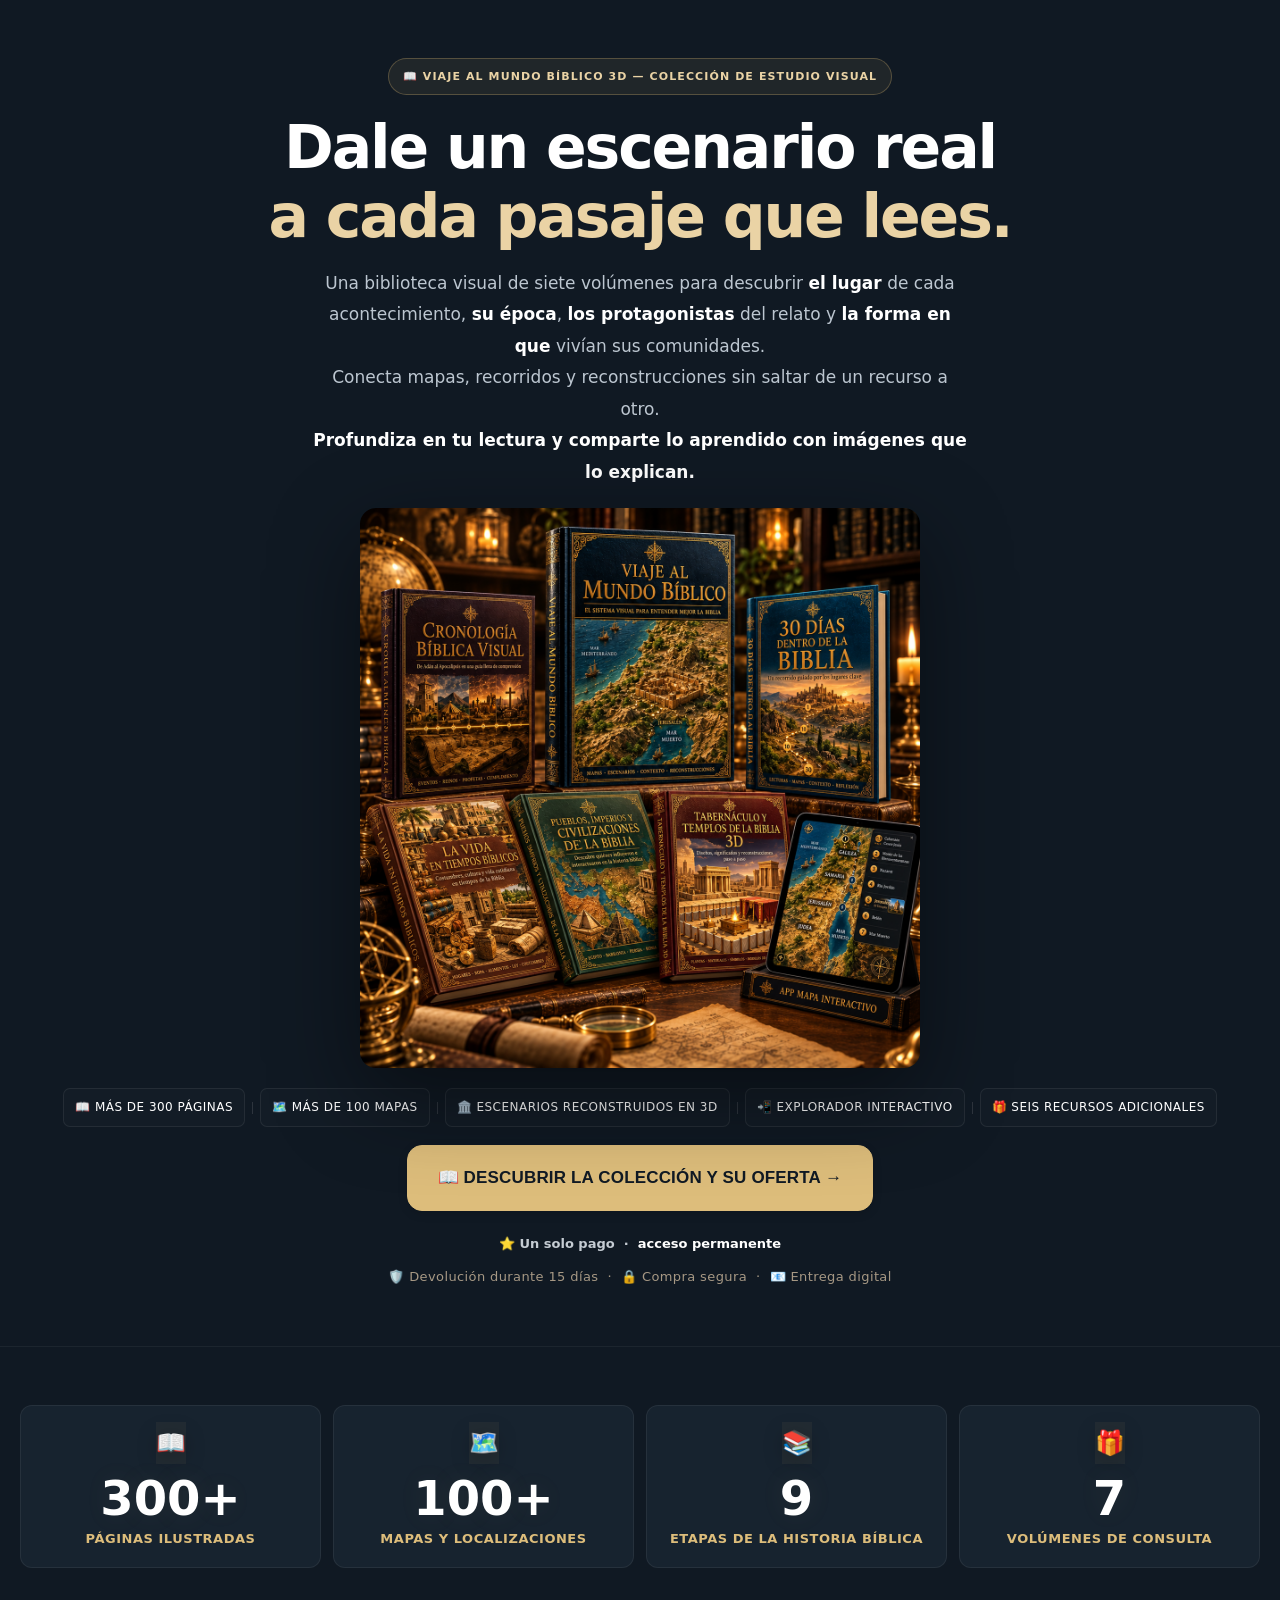
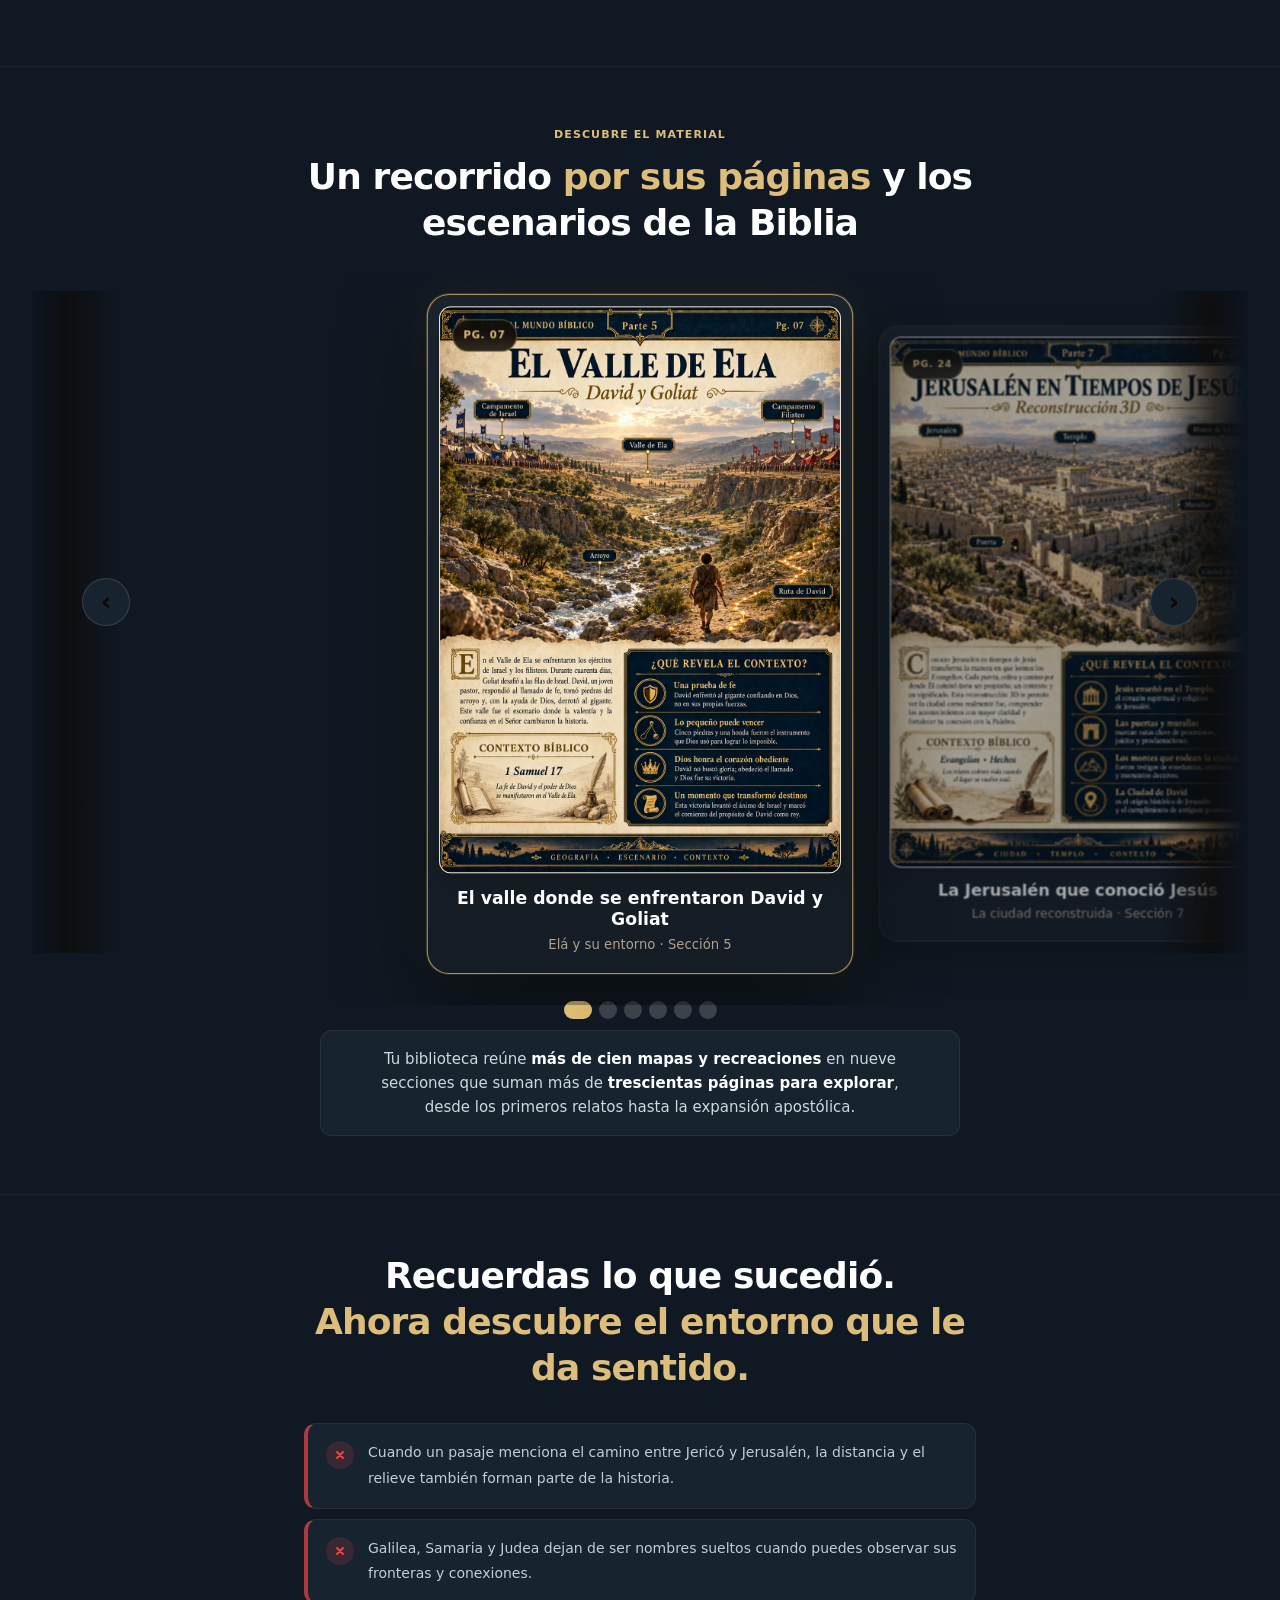
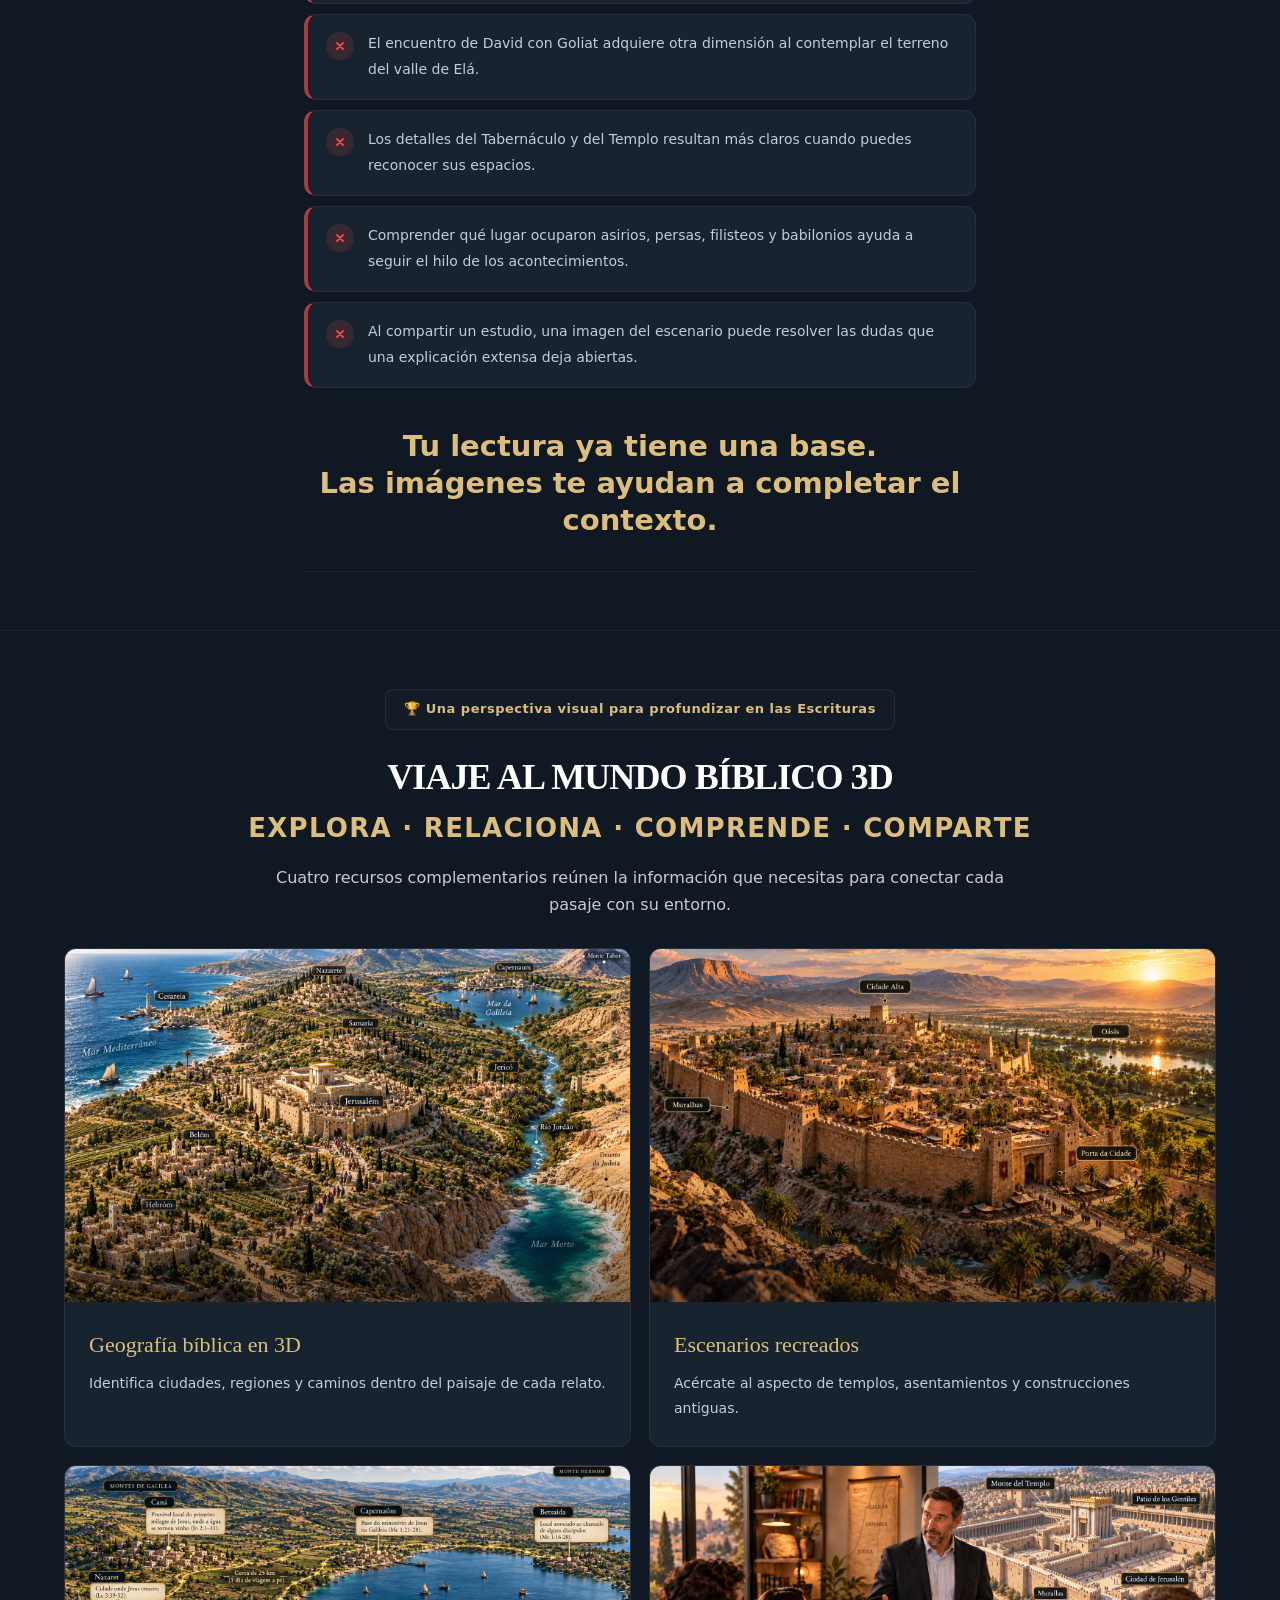
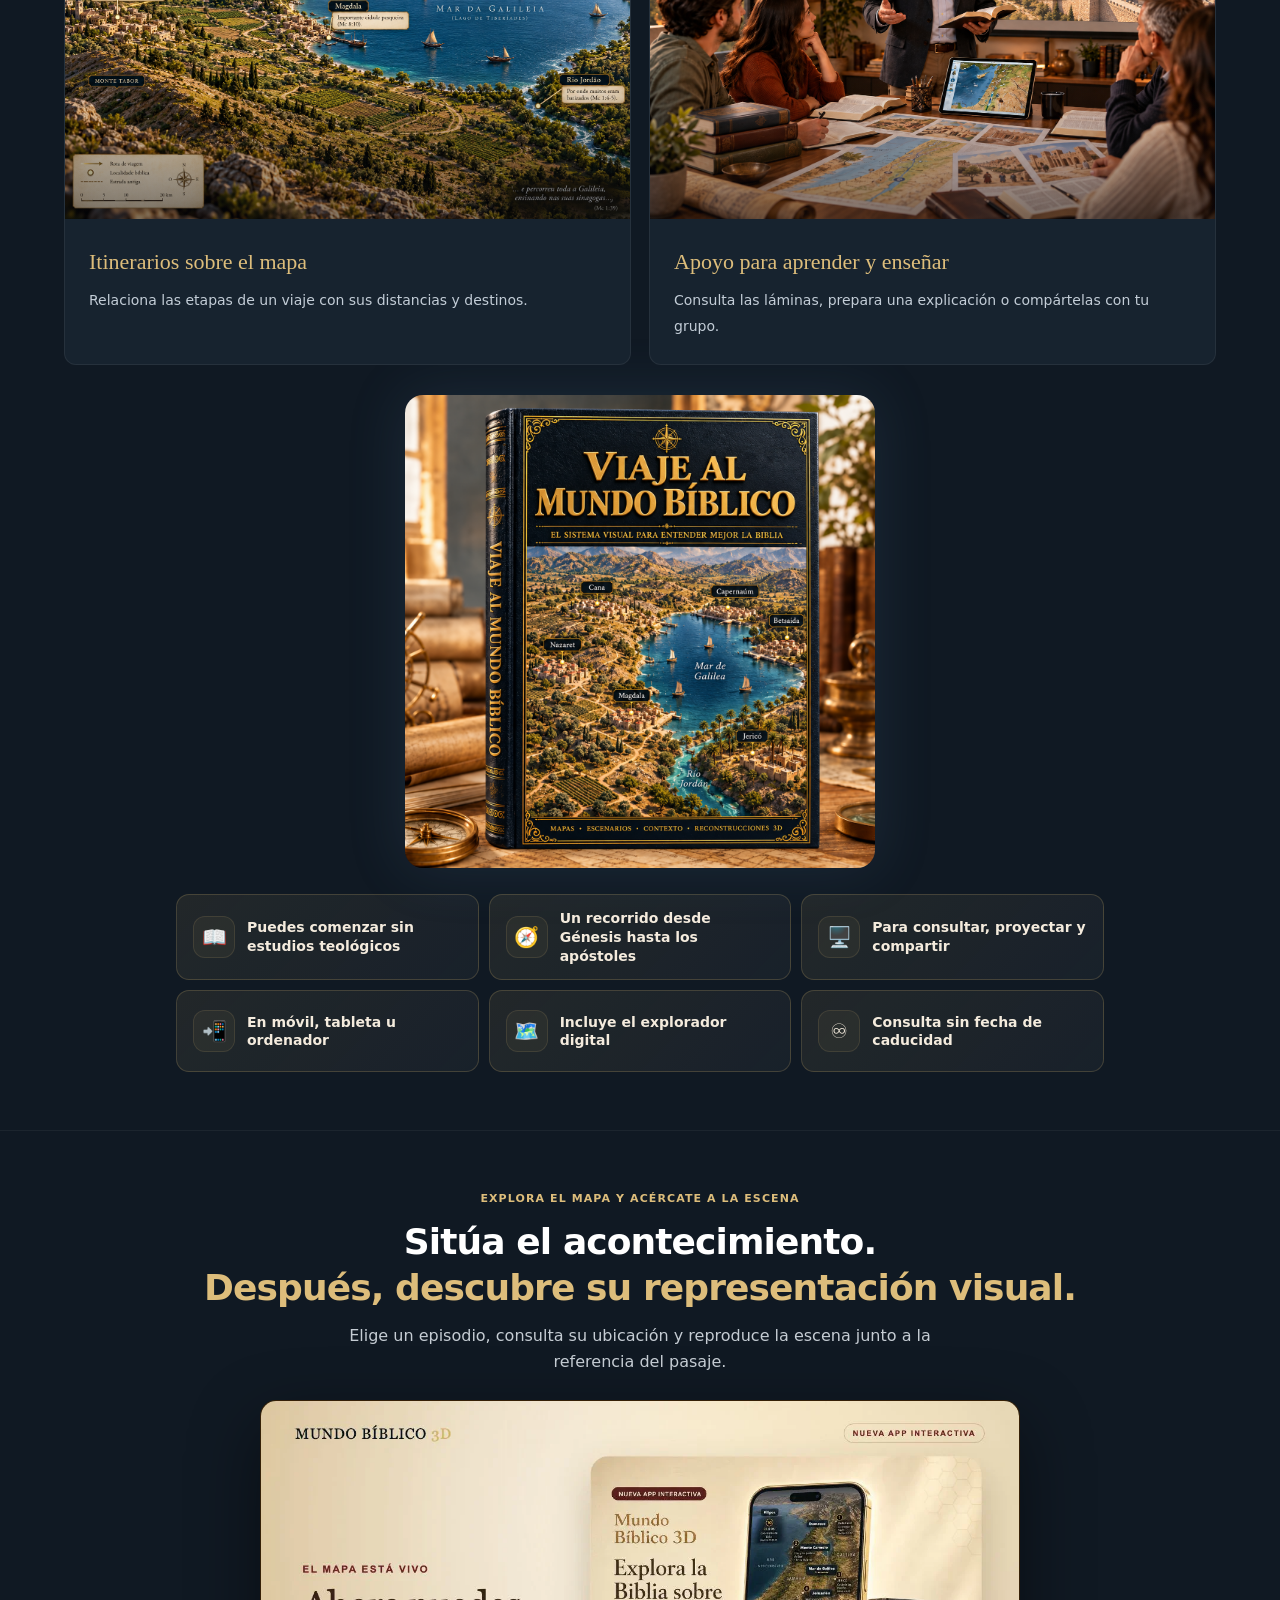
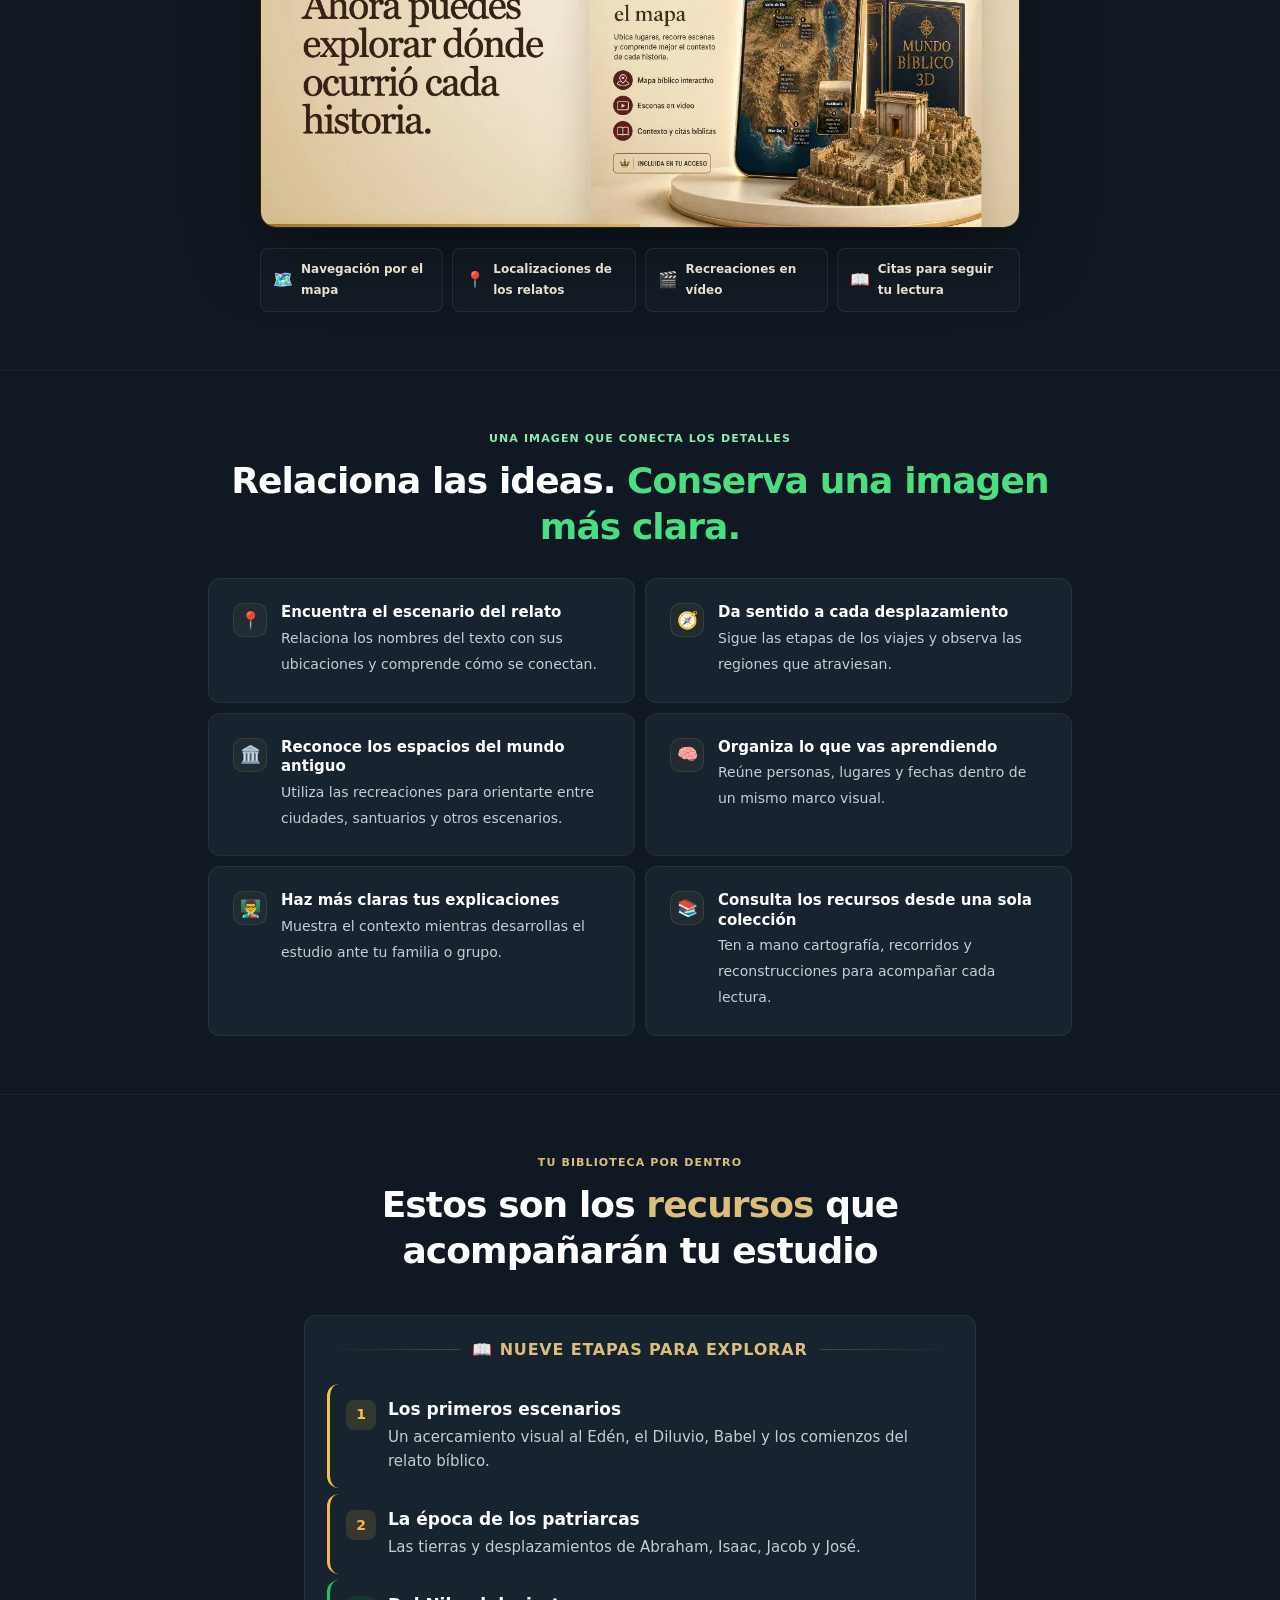
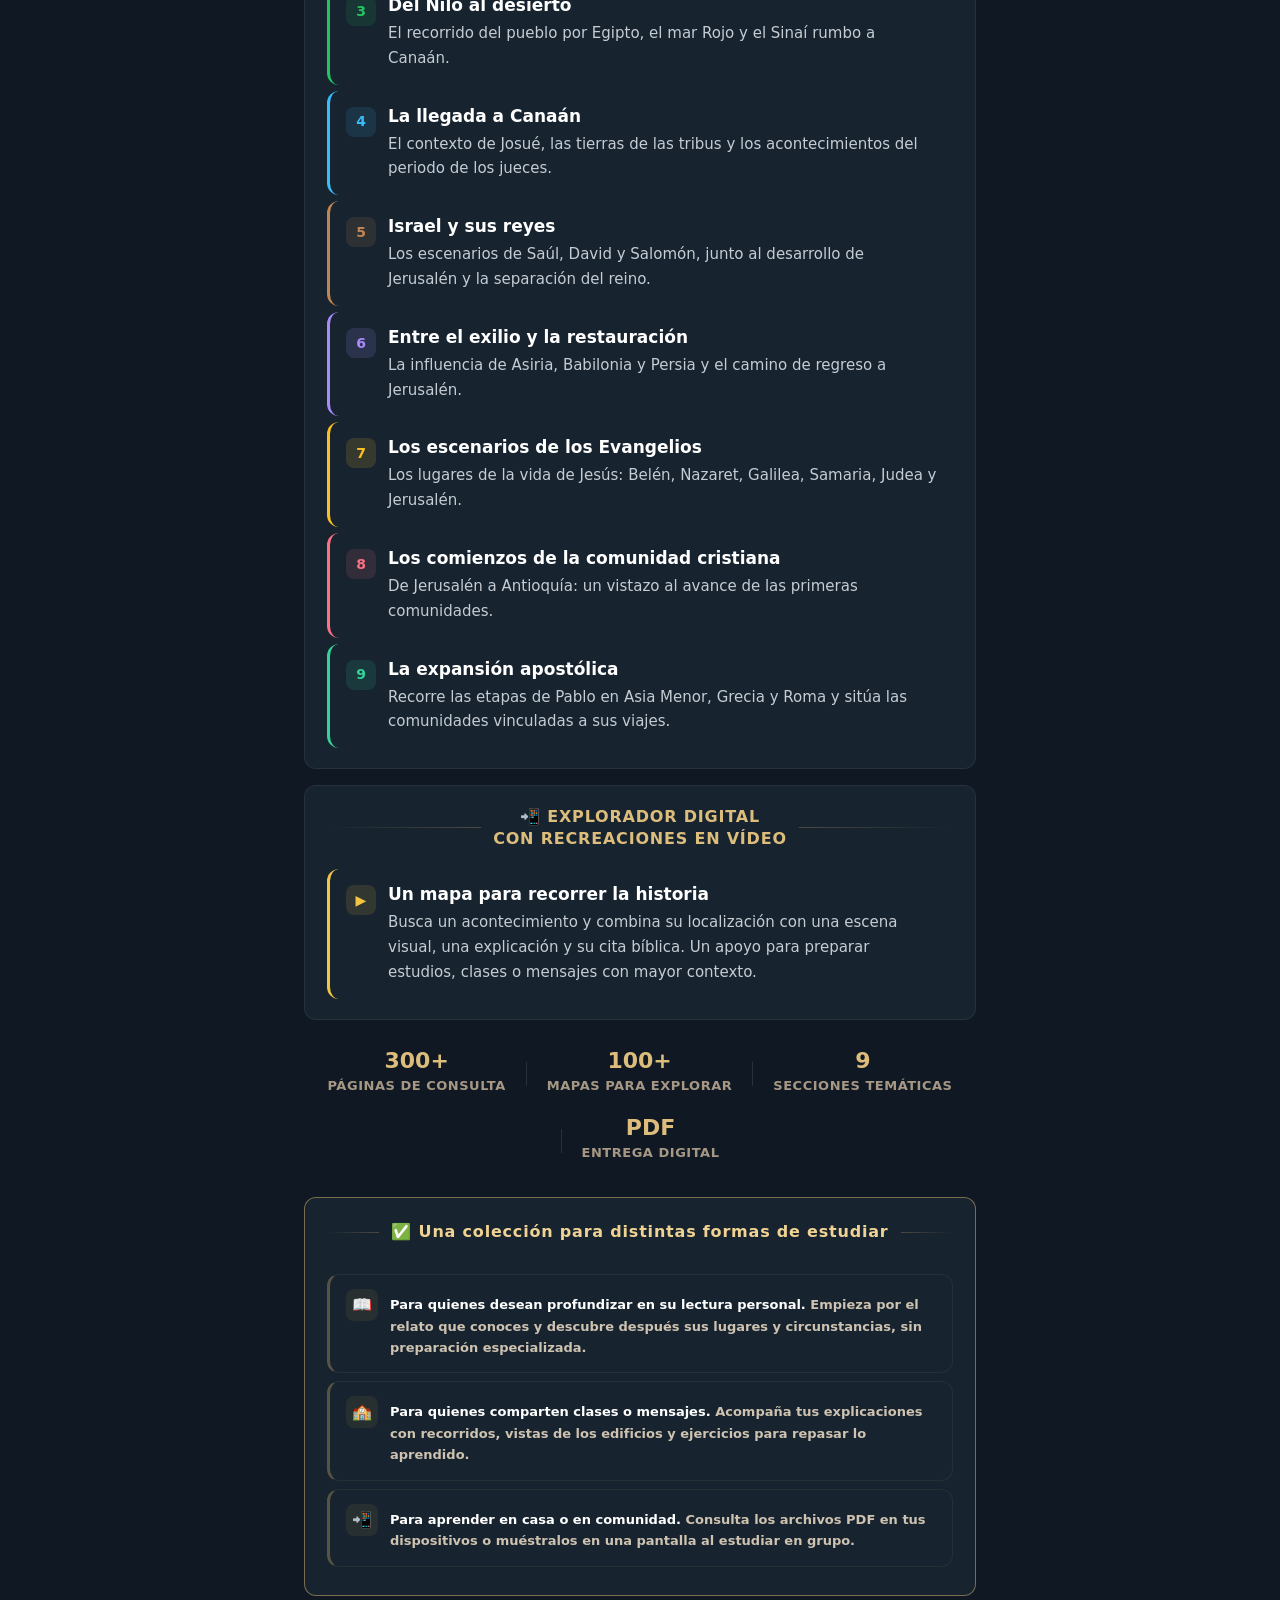
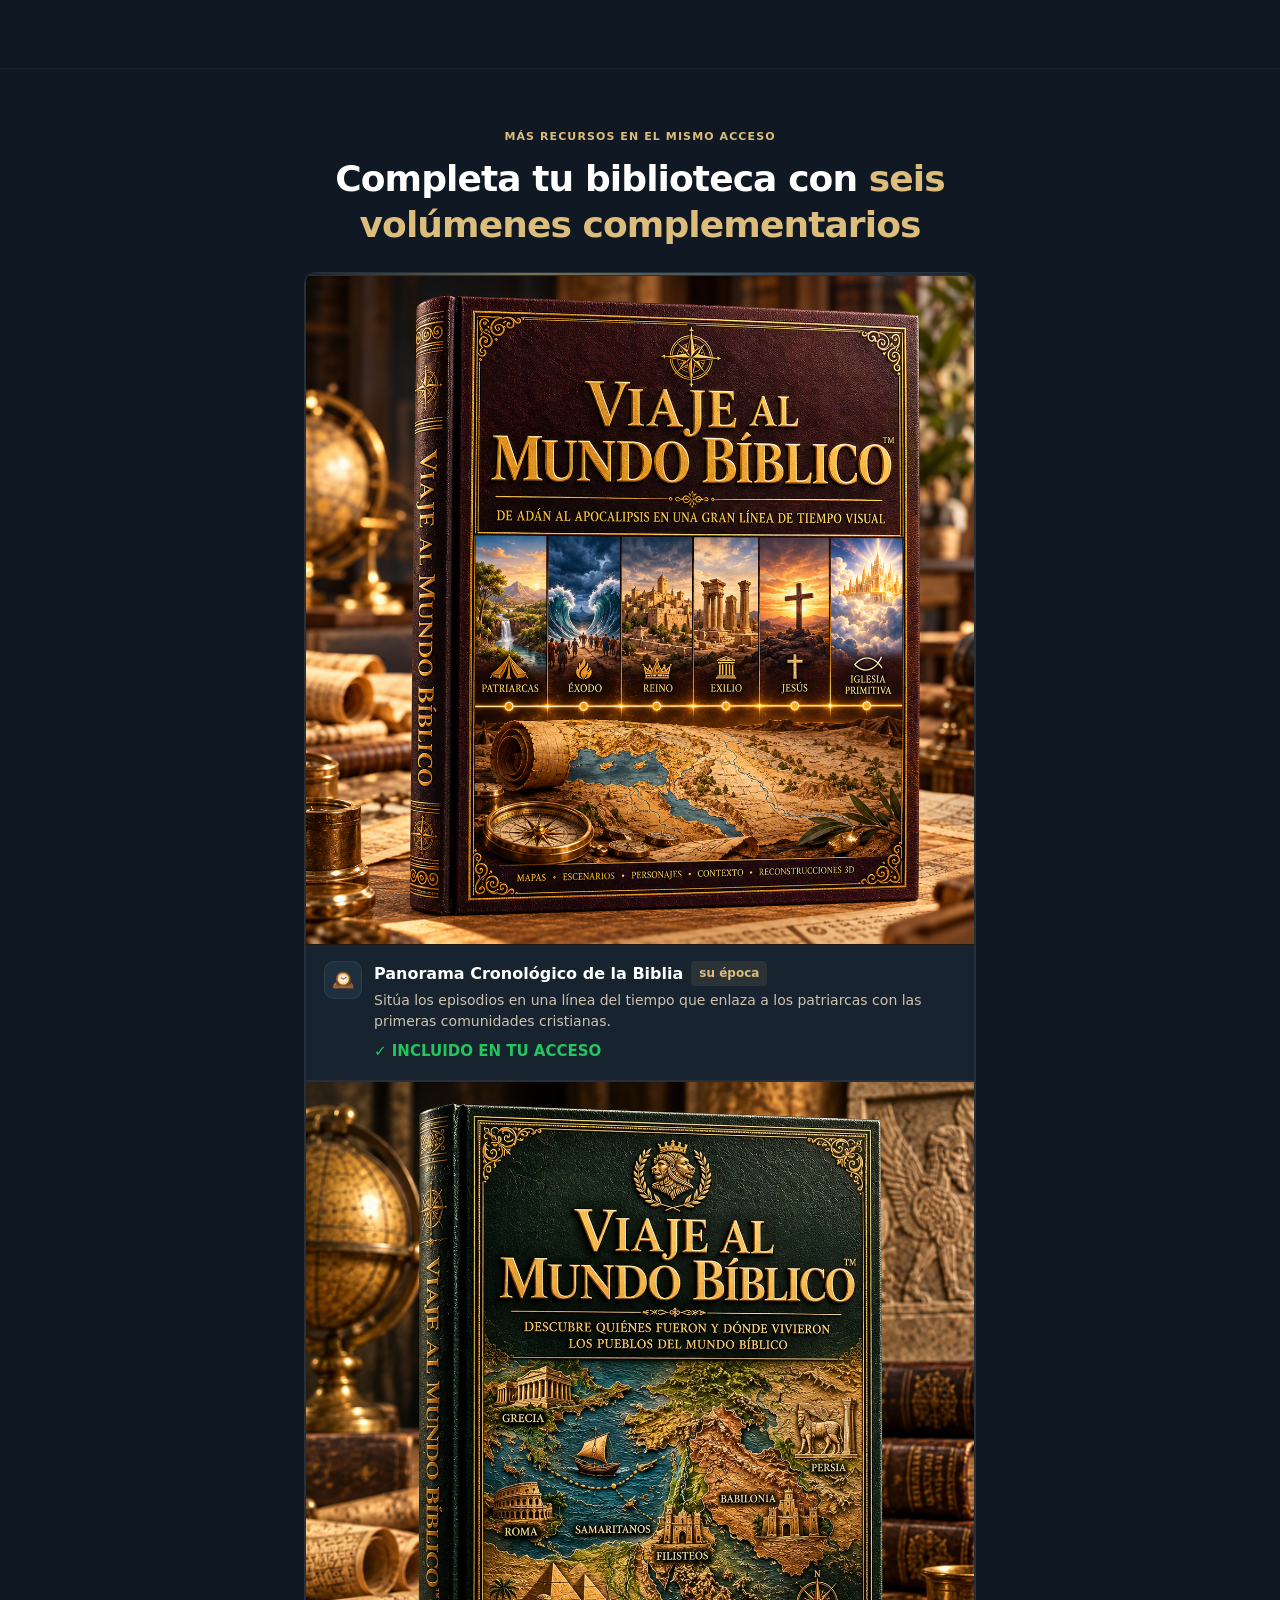
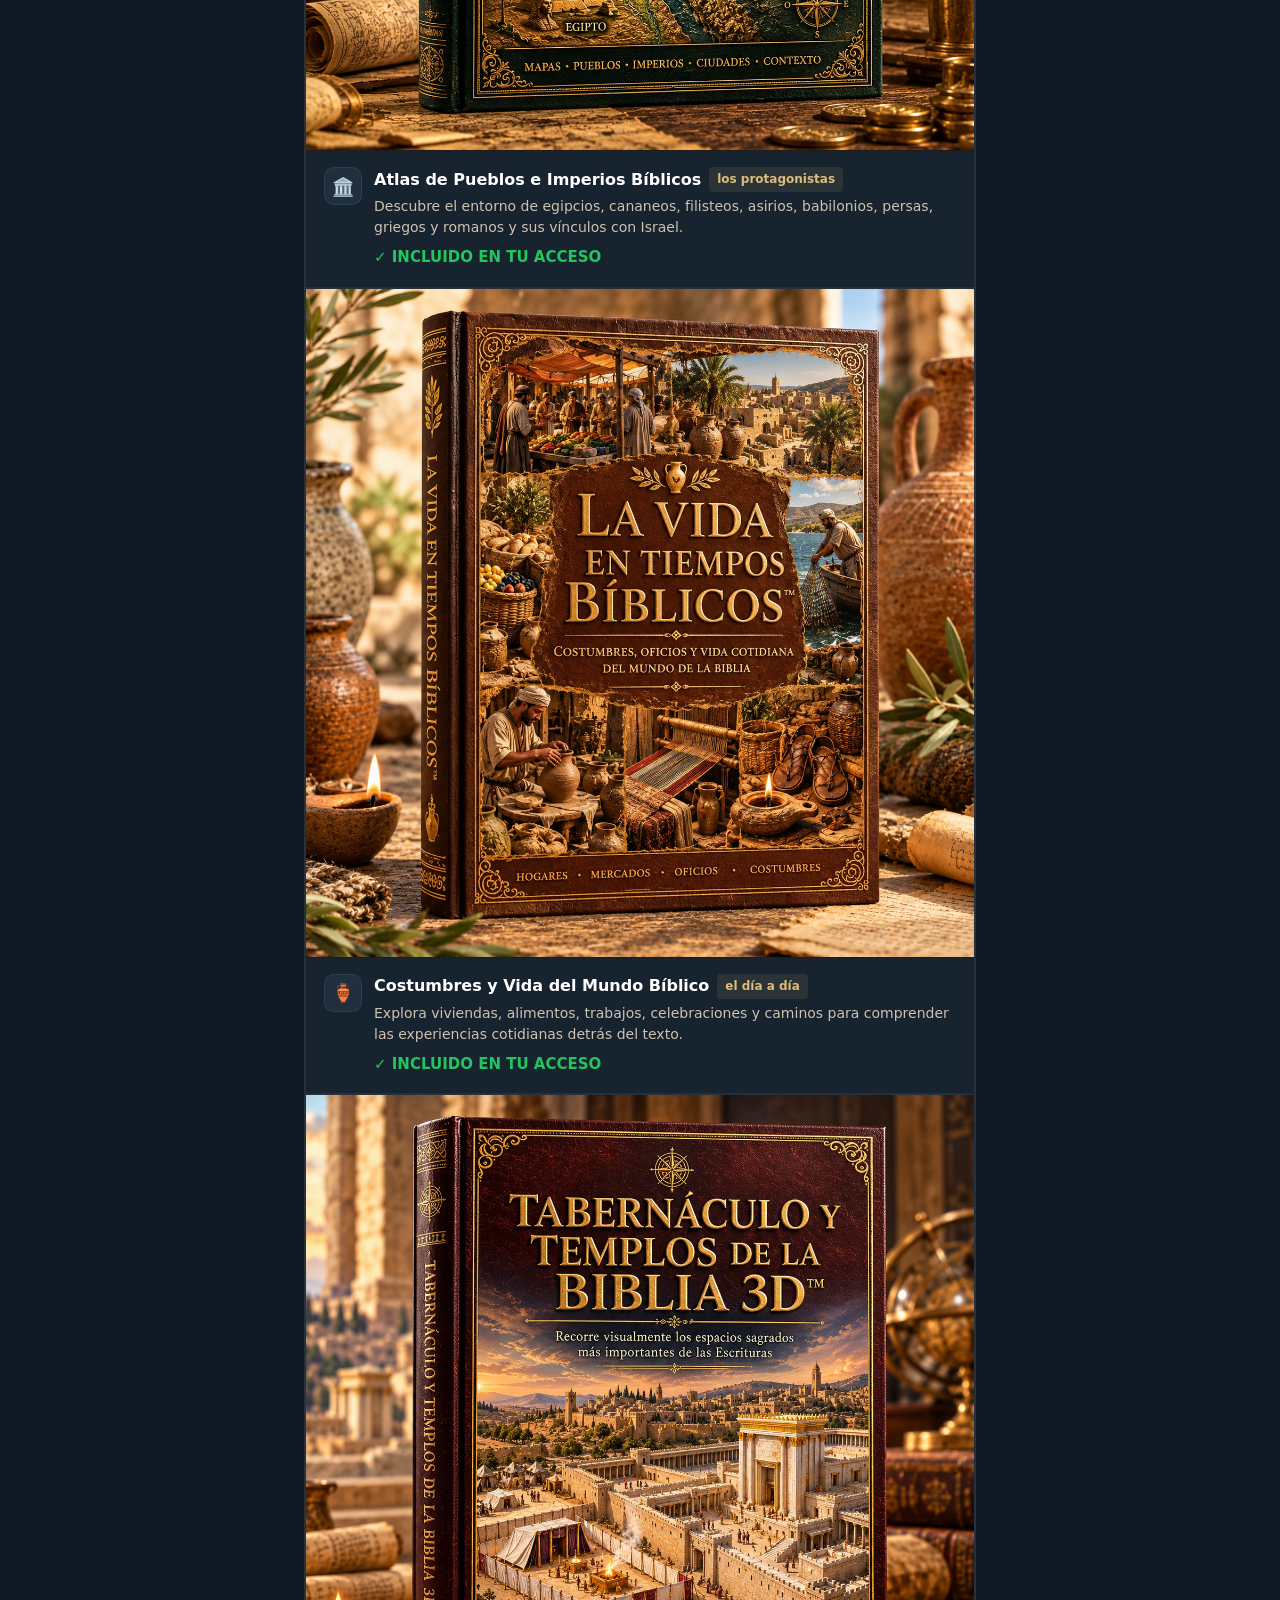
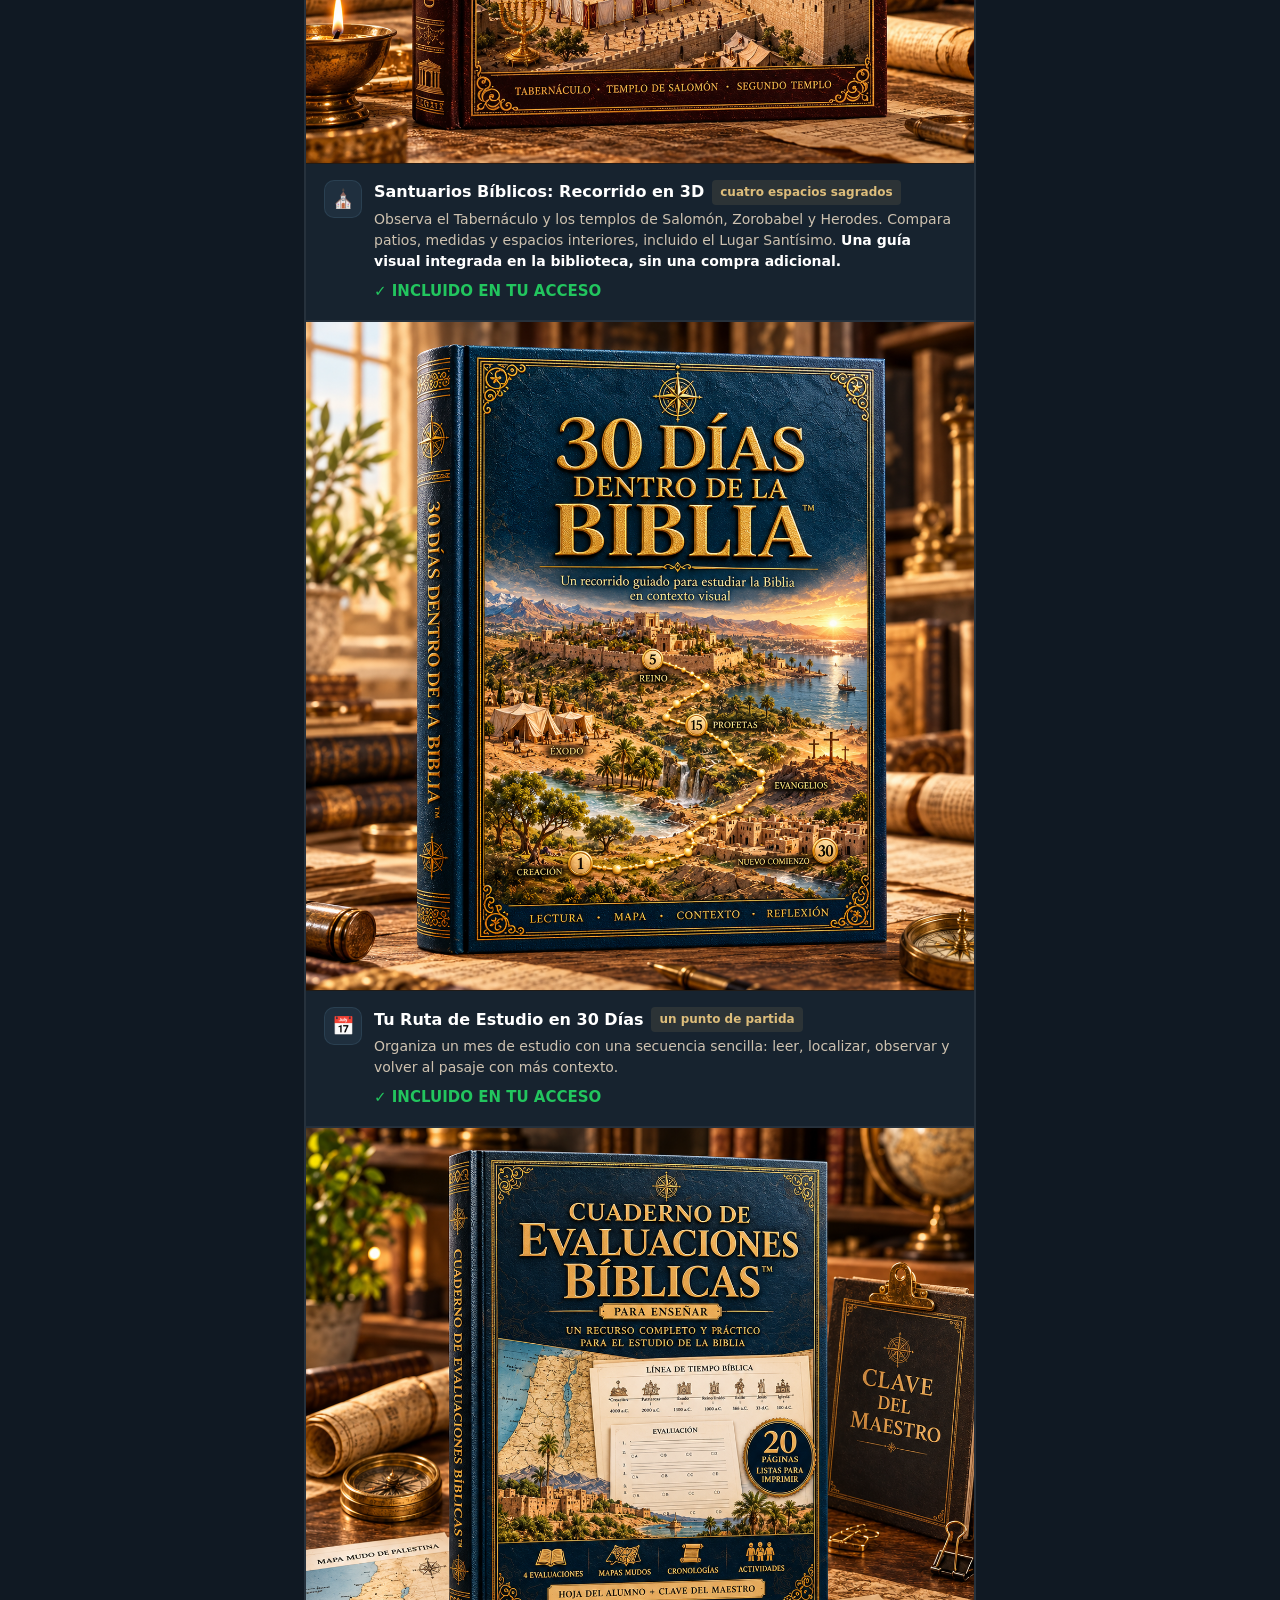
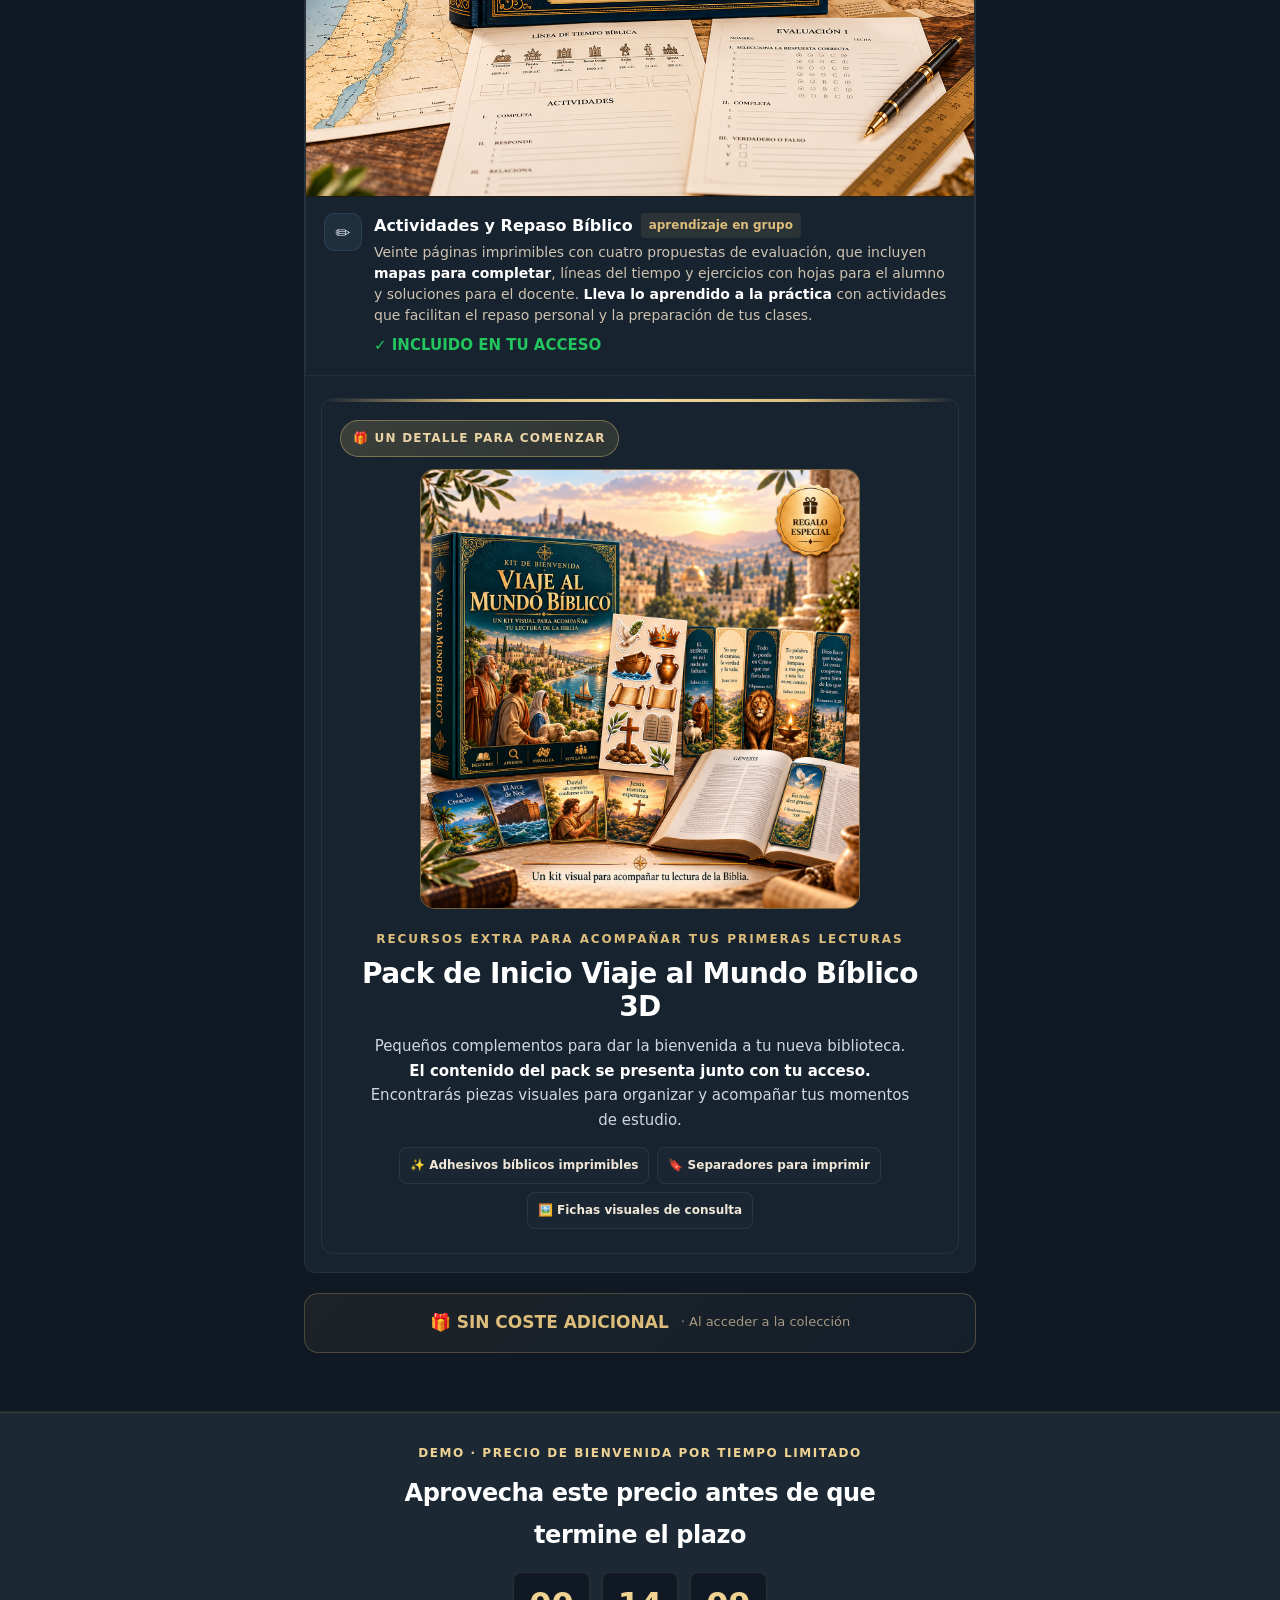
==== index.html @ b050960e "Add files via upload" ====
<!DOCTYPE html><html lang="es-ES"><head><meta charset="utf-8"><meta name="download_date" content="2026-10-14T22:09:22.698Z"/><meta name="viewport" content="width=device-width, initial-scale=1.0"><meta name="description" content="Sitúa cada relato en su entorno con mapas, itinerarios y recreaciones tridimensionales."><title>Viaje al Mundo Bíblico 3D | Descubre el escenario de cada relato</title><link rel="stylesheet" href="styles.css"></head><body class="" data-template-style="custom_html" data-astro-cid-jfvjk4zr="" style="--storePrimary: #1e293b;--storeSecondary: #f8fafc;--storeAccent: #f59e0b;"><img height="1" width="1" style="display:none; --storePrimary: #1e293b;--storeSecondary: #f8fafc;--storeAccent: #f59e0b;" src="data:text/plain;base64," data-astro-cid-jfvjk4zr="">

   



<meta charset="UTF-8">
<meta name="viewport" content="width=device-width, initial-scale=1.0">

<meta name="description" content="Siete volúmenes de consulta con cartografía, escenarios, cronologías y propuestas de estudio.">
<meta property="og:title" content="Viaje al Mundo Bíblico 3D — Una nueva perspectiva para tu estudio">
<meta property="og:description" content="Descubre el entorno y encuentra nuevas conexiones en el texto.">
<meta property="og:type" content="website">







<section class="hero">
  <div class="hero-glow"></div>
  <p class="hero-kicker">📖 VIAJE AL MUNDO BÍBLICO 3D — COLECCIÓN DE ESTUDIO VISUAL</p>
  <h1>Dale un escenario real<br><span>a cada pasaje que lees.</span></h1>
  <p class="hero-sub">
    Una biblioteca visual de siete volúmenes para descubrir <strong>el lugar</strong> de cada acontecimiento, <strong>su época</strong>,
    <strong>los protagonistas</strong> del relato y <strong>la forma en que</strong> vivían sus comunidades.<br>
    Conecta mapas, recorridos y reconstrucciones sin saltar de un recurso a otro.<br>
    <strong>Profundiza en tu lectura y comparte lo aprendido con imágenes que lo explican.</strong>
  </p>
  <div class="hero-img-wrap">
    <img src="imagem-01.png" alt="Viaje al Mundo Bíblico 3D — biblioteca visual para estudiar las Escrituras" loading="eager" fetchpriority="high" width="1254" height="1254">
  </div>
  
  <div class="hero-pills">
    <span>📖 Más de 300 páginas</span><span class="div"></span>
    <span>🗺️ Más de 100 mapas</span><span class="div"></span>
    <span>🏛️ Escenarios reconstruidos en 3D</span><span class="div"></span>
    <span>📲 Explorador interactivo</span><span class="div"></span>
    <span>🎁 Seis recursos adicionales</span>
  </div>
  <a href="#comprar" class="btn-pulse"><span>📖 DESCUBRIR LA COLECCIÓN Y SU OFERTA →</span></a>
  <p class="hero-social" style="margin-top:.75rem">⭐ Un solo pago &nbsp;·&nbsp; <strong>acceso permanente</strong></p>
  <p class="hero-trust">🛡️ Devolución durante 15 días &nbsp;·&nbsp; 🔒 Compra segura &nbsp;·&nbsp; 📧 Entrega digital</p>
</section>
<hr class="sep">

<section class="stats-sec stats-dynamic" id="stats-dynamic">
  <div class="stats-glow"></div>
  <div class="stats-inner">
    <div class="stats-grid">
      <div class="stat-card stat-counter-card">
        <div class="stat-icon">📖</div>
        <div class="stat-num counter-num" data-target="300" data-suffix="+">0</div>
        <div class="stat-lbl">páginas ilustradas</div>
      </div>
      <div class="stat-card stat-counter-card">
        <div class="stat-icon">🗺️</div>
        <div class="stat-num counter-num" data-target="100" data-suffix="+">0</div>
        <div class="stat-lbl">mapas y localizaciones</div>
      </div>
      <div class="stat-card stat-counter-card">
        <div class="stat-icon">📚</div>
        <div class="stat-num counter-num" data-target="9" data-suffix="">0</div>
        <div class="stat-lbl">etapas de la historia bíblica</div>
      </div>
      <div class="stat-card stat-counter-card">
        <div class="stat-icon">🎁</div>
        <div class="stat-num counter-num" data-target="7" data-suffix="">0</div>
        <div class="stat-lbl">volúmenes de consulta</div>
      </div>
    </div>
  </div>
</section>
<hr class="sep">

<section class="preview-showcase-sec" id="vista-previa">
  <div class="preview-showcase-inner">
    <div class="preview-showcase-head">
      <p class="dentro-kicker">DESCUBRE EL MATERIAL</p>
      <h2>Un recorrido <span>por sus páginas</span> y los escenarios de la Biblia</h2>
     
    </div>

    <div class="preview-stage" id="preview-stage" aria-label="Viaje al Mundo Bíblico 3D carrusel de vistas del material">
      <button class="preview-arrow preview-arrow--prev" id="preview-prev" type="button" aria-label="Página anterior">‹</button>
      <div class="preview-viewport" id="preview-viewport">
        <div class="preview-track" id="preview-track">

          <article class="preview-slide is-active">
            <div class="preview-page">
              <span class="preview-page-badge">PG. 07</span>
              <img src="imagem-02.png" alt="Viaje al Mundo Bíblico 3D — biblioteca visual para estudiar las Escrituras" loading="lazy" width="1060" height="1484">
            </div>
            <div class="preview-caption"><h3>El valle donde se enfrentaron David y Goliat</h3><p>Elá y su entorno · Sección 5</p></div>
          </article>

          <article class="preview-slide is-near">
            <div class="preview-page">
              <span class="preview-page-badge">PG. 24</span>
              <img src="imagem-03.png" alt="Viaje al Mundo Bíblico 3D — biblioteca visual para estudiar las Escrituras" loading="lazy" width="1060" height="1484">
            </div>
            <div class="preview-caption"><h3>La Jerusalén que conoció Jesús</h3><p>La ciudad reconstruida · Sección 7</p></div>
          </article>

          <article class="preview-slide">
            <div class="preview-page">
              <span class="preview-page-badge">PG. 41</span>
              <img src="imagem-04.png" alt="Viaje al Mundo Bíblico 3D — biblioteca visual para estudiar las Escrituras" loading="lazy" width="1060" height="1484">
            </div>
            <div class="preview-caption"><h3>Tras las huellas del Éxodo</h3><p>Del territorio egipcio al Sinaí · Sección 3</p></div>
          </article>

          <article class="preview-slide">
            <div class="preview-page">
              <span class="preview-page-badge">PG. 58</span>
              <img src="imagem-05.png" alt="Viaje al Mundo Bíblico 3D — biblioteca visual para estudiar las Escrituras" loading="lazy" width="1060" height="1484">
            </div>
            <div class="preview-caption"><h3>El santuario que acompañó al pueblo</h3><p>Interior del Tabernáculo · Sección 3</p></div>
          </article>

          <article class="preview-slide">
            <div class="preview-page">
              <span class="preview-page-badge">PG. 76</span>
              <img src="imagem-06.png" alt="Viaje al Mundo Bíblico 3D — biblioteca visual para estudiar las Escrituras" loading="lazy" width="1060" height="1484">
            </div>
            <div class="preview-caption"><h3>El territorio de las tribus de Israel</h3><p>Distribución de la tierra · Sección 4</p></div>
          </article>

          <article class="preview-slide is-near">
            <div class="preview-page">
              <span class="preview-page-badge">PG. 93</span>
              <img src="imagem-07.png" alt="Viaje al Mundo Bíblico 3D — biblioteca visual para estudiar las Escrituras" loading="lazy" width="1060" height="1484">
            </div>
            <div class="preview-caption"><h3>Siguiendo el recorrido de Pablo</h3><p>De Asia Menor a Grecia · Sección 9</p></div>
          </article>

        </div>
      </div>
      <button class="preview-arrow preview-arrow--next" id="preview-next" type="button" aria-label="Página siguiente">›</button>
    </div>

    <div class="preview-dots" id="preview-dots" aria-label="Navegación de las vistas"><button type="button" class="preview-dot is-active" aria-label="Mostrar página 1"></button><button type="button" class="preview-dot" aria-label="Mostrar página 2"></button><button type="button" class="preview-dot" aria-label="Mostrar página 3"></button><button type="button" class="preview-dot" aria-label="Mostrar página 4"></button><button type="button" class="preview-dot" aria-label="Mostrar página 5"></button><button type="button" class="preview-dot" aria-label="Mostrar página 6"></button></div>

    <div class="dentro-nota preview-note">
      <p>Tu biblioteca reúne <strong>más de cien mapas y recreaciones</strong> en nueve secciones que suman más de <strong>trescientas páginas para explorar</strong>, desde los primeros relatos hasta la expansión apostólica.</p>
    </div>
  </div>
</section>
<hr class="sep">

<section class="prob-sec">
  <div class="prob-inner">
    <div class="sec-head">
      <h2>Recuerdas lo que sucedió.<br><span>Ahora descubre el entorno que le da sentido.</span></h2>
    </div>
    <div class="prob-list">
      <div class="prob-item">
        <span class="prob-x"><svg width="12" height="12" viewBox="0 0 12 12" fill="none"><path d="M9 3L3 9M3 3L9 9" stroke="#EF4444" stroke-width="2" stroke-linecap="round"></path></svg></span>
        <p class="prob-txt">Cuando un pasaje menciona el camino entre Jericó y Jerusalén, la distancia y el relieve también forman parte de la historia.</p>
      </div>
      <div class="prob-item">
        <span class="prob-x"><svg width="12" height="12" viewBox="0 0 12 12" fill="none"><path d="M9 3L3 9M3 3L9 9" stroke="#EF4444" stroke-width="2" stroke-linecap="round"></path></svg></span>
        <p class="prob-txt">Galilea, Samaria y Judea dejan de ser nombres sueltos cuando puedes observar sus fronteras y conexiones.</p>
      </div>
      <div class="prob-item">
        <span class="prob-x"><svg width="12" height="12" viewBox="0 0 12 12" fill="none"><path d="M9 3L3 9M3 3L9 9" stroke="#EF4444" stroke-width="2" stroke-linecap="round"></path></svg></span>
        <p class="prob-txt">El encuentro de David con Goliat adquiere otra dimensión al contemplar el terreno del valle de Elá.</p>
      </div>
      <div class="prob-item">
        <span class="prob-x"><svg width="12" height="12" viewBox="0 0 12 12" fill="none"><path d="M9 3L3 9M3 3L9 9" stroke="#EF4444" stroke-width="2" stroke-linecap="round"></path></svg></span>
        <p class="prob-txt">Los detalles del Tabernáculo y del Templo resultan más claros cuando puedes reconocer sus espacios.</p>
      </div>
      <div class="prob-item">
        <span class="prob-x"><svg width="12" height="12" viewBox="0 0 12 12" fill="none"><path d="M9 3L3 9M3 3L9 9" stroke="#EF4444" stroke-width="2" stroke-linecap="round"></path></svg></span>
        <p class="prob-txt">Comprender qué lugar ocuparon asirios, persas, filisteos y babilonios ayuda a seguir el hilo de los acontecimientos.</p>
      </div>
      <div class="prob-item">
        <span class="prob-x"><svg width="12" height="12" viewBox="0 0 12 12" fill="none"><path d="M9 3L3 9M3 3L9 9" stroke="#EF4444" stroke-width="2" stroke-linecap="round"></path></svg></span>
        <p class="prob-txt">Al compartir un estudio, una imagen del escenario puede resolver las dudas que una explicación extensa deja abiertas.</p>
      </div>
    </div>
    <div class="prob-cta">
      <p>Tu lectura ya tiene una base.<br>Las imágenes te ayudan a completar el contexto.</p>
      <div class="divider"></div>
    </div>
  </div>
</section>
<hr class="sep">

<section class="solucion-sec visual-system-sec">
  <div class="visual-system-inner">
    <div class="badge-pill">🏆 Una perspectiva visual para profundizar en las Escrituras</div>
    <h2>VIAJE AL MUNDO BÍBLICO 3D</h2>
    <h3>Explora · Relaciona · Comprende · Comparte</h3>
    <p class="visual-system-intro">Cuatro recursos complementarios reúnen la información que necesitas para conectar cada pasaje con su entorno.</p>

    <div class="content-visual-grid">
      <article class="content-visual-card">
        <div class="content-visual-img">
          <img src="imagem-08.png" alt="Viaje al Mundo Bíblico 3D — biblioteca visual para estudiar las Escrituras" loading="lazy" width="1536" height="1024">
        </div>
        <div class="content-visual-body"><h4>Geografía bíblica en 3D</h4><p>Identifica ciudades, regiones y caminos dentro del paisaje de cada relato.</p></div>
      </article>

      <article class="content-visual-card">
        <div class="content-visual-img">
          <img src="imagem-09.png" alt="Viaje al Mundo Bíblico 3D — biblioteca visual para estudiar las Escrituras" loading="lazy" width="1536" height="1024">
        </div>
        <div class="content-visual-body"><h4>Escenarios recreados</h4><p>Acércate al aspecto de templos, asentamientos y construcciones antiguas.</p></div>
      </article>

      <article class="content-visual-card">
        <div class="content-visual-img">
          <img src="imagem-10.png" alt="Viaje al Mundo Bíblico 3D — biblioteca visual para estudiar las Escrituras" loading="lazy" width="1536" height="1024">
        </div>
        <div class="content-visual-body"><h4>Itinerarios sobre el mapa</h4><p>Relaciona las etapas de un viaje con sus distancias y destinos.</p></div>
      </article>

      <article class="content-visual-card">
        <div class="content-visual-img">
          <img src="imagem-11.png" alt="Viaje al Mundo Bíblico 3D — biblioteca visual para estudiar las Escrituras" loading="lazy" width="1536" height="1024">
        </div>
        <div class="content-visual-body"><h4>Apoyo para aprender y enseñar</h4><p>Consulta las láminas, prepara una explicación o compártelas con tu grupo.</p></div>
      </article>
    </div>

    <div class="visual-system-mockup">
      <img src="imagem-12.png" alt="Viaje al Mundo Bíblico 3D — biblioteca visual para estudiar las Escrituras" loading="lazy" width="1250" height="1258">
    </div>

    <div class="sol-features visual-system-tags">
      <span class="sol-feat visual-system-tag"><span class="visual-system-tag-icon">📖</span><span>Puedes comenzar sin estudios teológicos</span></span>
      <span class="sol-feat visual-system-tag"><span class="visual-system-tag-icon">🧭</span><span>Un recorrido desde Génesis hasta los apóstoles</span></span>
      <span class="sol-feat visual-system-tag"><span class="visual-system-tag-icon">🖥️</span><span>Para consultar, proyectar y compartir</span></span>
      <span class="sol-feat visual-system-tag"><span class="visual-system-tag-icon">📲</span><span>En móvil, tableta u ordenador</span></span>
      <span class="sol-feat visual-system-tag"><span class="visual-system-tag-icon">🗺️</span><span>Incluye el explorador digital</span></span>
      <span class="sol-feat visual-system-tag"><span class="visual-system-tag-icon">♾️</span><span>Consulta sin fecha de caducidad</span></span>
    </div>
  </div>
</section>
<hr class="sep">

<section class="dentro-sec app-compact-sec">
  <div class="dentro-inner">
    <p class="dentro-kicker">EXPLORA EL MAPA Y ACÉRCATE A LA ESCENA</p>
    <h2>Sitúa el acontecimiento.<br><span>Después, descubre su representación visual.</span></h2>
    <p class="dentro-sub app-compact-copy">Elige un episodio, consulta su ubicación y reproduce la escena junto a la referencia del pasaje.</p>
    <div style="width:100%;max-width:760px;margin:0 auto 20px;border-radius:16px;overflow:hidden;border:1px solid rgba(225,132,22,.22);box-shadow:0 24px 70px rgba(0,0,0,.45);background:#050403">
      <video id="mb-app-demo-video" muted="" loop="" playsinline="" preload="metadata" disablepictureinpicture="" disableremoteplayback="" controlslist="nodownload noplaybackrate noremoteplayback" tabindex="-1" poster="midia-interactive-poster.webp" aria-label="Viaje al Mundo Bíblico 3D demostración del explorador digital" style="width:100%;aspect-ratio:16/9;display:block;object-fit:cover;background:#000;pointer-events:none">
        <source src="midia-interactive-demo.mp4" type="video/mp4">
        Este navegador no permite reproducir el vídeo.
      </video>
    </div>
    <div class="app-quick-badges" aria-label="Herramientas del mapa">
      <span><b>🗺️</b> Navegación por el mapa</span>
      <span><b>📍</b> Localizaciones de los relatos</span>
      <span><b>🎬</b> Recreaciones en vídeo</span>
      <span><b>📖</b> Citas para seguir tu lectura</span>
    </div>
  </div>
</section>
<hr class="sep">


<section class="benefits-sec">
  <div class="benefits-inner">
    <p class="benefits-kicker">UNA IMAGEN QUE CONECTA LOS DETALLES</p>
    <h2>Relaciona las ideas. <span>Conserva una imagen más clara.</span></h2>

    <div class="benefits-grid">
      <article class="benefit-item">
        <span class="benefit-icon">📍</span>
        <div>
          <h3>Encuentra el escenario del relato</h3>
          <p>Relaciona los nombres del texto con sus ubicaciones y comprende cómo se conectan.</p>
        </div>
      </article>

      <article class="benefit-item">
        <span class="benefit-icon">🧭</span>
        <div>
          <h3>Da sentido a cada desplazamiento</h3>
          <p>Sigue las etapas de los viajes y observa las regiones que atraviesan.</p>
        </div>
      </article>

      <article class="benefit-item">
        <span class="benefit-icon">🏛️</span>
        <div>
          <h3>Reconoce los espacios del mundo antiguo</h3>
          <p>Utiliza las recreaciones para orientarte entre ciudades, santuarios y otros escenarios.</p>
        </div>
      </article>

      <article class="benefit-item">
        <span class="benefit-icon">🧠</span>
        <div>
          <h3>Organiza lo que vas aprendiendo</h3>
          <p>Reúne personas, lugares y fechas dentro de un mismo marco visual.</p>
        </div>
      </article>

      <article class="benefit-item">
        <span class="benefit-icon">👨‍🏫</span>
        <div>
          <h3>Haz más claras tus explicaciones</h3>
          <p>Muestra el contexto mientras desarrollas el estudio ante tu familia o grupo.</p>
        </div>
      </article>

      <article class="benefit-item">
        <span class="benefit-icon">📚</span>
        <div>
          <h3>Consulta los recursos desde una sola colección</h3>
          <p>Ten a mano cartografía, recorridos y reconstrucciones para acompañar cada lectura.</p>
        </div>
      </article>
    </div>
  </div>
</section>
<hr class="sep">


<section class="recibis-sec">
  <div class="recibis-glow"></div>
  <div class="recibis-inner">
    <p class="recibis-kicker">TU BIBLIOTECA POR DENTRO</p>
    <h2>Estos son los <span>recursos</span> que acompañarán tu estudio</h2>
    <div class="tomos-box">
      <div class="tomos-box-title"><h3>📖 NUEVE ETAPAS PARA EXPLORAR</h3></div>
      <div class="tomos-detail">
        <div class="tomo-row" style="border-color:#F5C542">
          <div class="tomo-num-badge" style="background:rgba(245,197,66,.12);color:#F5C542">1</div>
          <div class="tomo-row-content"><p>Los primeros escenarios</p>
            <p>Un acercamiento visual al Edén, el Diluvio, Babel y los comienzos del relato bíblico.</p></div>
        </div>
        <div class="tomo-row" style="border-color:#FFB24A">
          <div class="tomo-num-badge" style="background:rgba(255,178,74,.14);color:#FFB24A">2</div>
          <div class="tomo-row-content"><p>La época de los patriarcas</p>
            <p>Las tierras y desplazamientos de Abraham, Isaac, Jacob y José.</p></div>
        </div>
        <div class="tomo-row" style="border-color:#22C55E">
          <div class="tomo-num-badge" style="background:rgba(34,197,94,.12);color:#22C55E">3</div>
          <div class="tomo-row-content"><p>Del Nilo al desierto</p>
            <p>El recorrido del pueblo por Egipto, el mar Rojo y el Sinaí rumbo a Canaán.</p></div>
        </div>
        <div class="tomo-row" style="border-color:#38BDF8">
          <div class="tomo-num-badge" style="background:rgba(56,189,248,.12);color:#38BDF8">4</div>
          <div class="tomo-row-content"><p>La llegada a Canaán</p>
            <p>El contexto de Josué, las tierras de las tribus y los acontecimientos del periodo de los jueces.</p></div>
        </div>
        <div class="tomo-row" style="border-color:#C08552">
          <div class="tomo-num-badge" style="background:rgba(192,133,82,.14);color:#C08552">5</div>
          <div class="tomo-row-content"><p>Israel y sus reyes</p>
            <p>Los escenarios de Saúl, David y Salomón, junto al desarrollo de Jerusalén y la separación del reino.</p></div>
        </div>
        <div class="tomo-row" style="border-color:#A78BFA">
          <div class="tomo-num-badge" style="background:rgba(167,139,250,.14);color:#A78BFA">6</div>
          <div class="tomo-row-content"><p>Entre el exilio y la restauración</p>
            <p>La influencia de Asiria, Babilonia y Persia y el camino de regreso a Jerusalén.</p></div>
        </div>
        <div class="tomo-row" style="border-color:#FBBF24">
          <div class="tomo-num-badge" style="background:rgba(251,191,36,.14);color:#FBBF24">7</div>
          <div class="tomo-row-content"><p>Los escenarios de los Evangelios</p>
            <p>Los lugares de la vida de Jesús: Belén, Nazaret, Galilea, Samaria, Judea y Jerusalén.</p></div>
        </div>
        <div class="tomo-row" style="border-color:#FB7185">
          <div class="tomo-num-badge" style="background:rgba(251,113,133,.12);color:#FB7185">8</div>
          <div class="tomo-row-content"><p>Los comienzos de la comunidad cristiana</p>
            <p>De Jerusalén a Antioquía: un vistazo al avance de las primeras comunidades.</p></div>
        </div>
        <div class="tomo-row" style="border-color:#34D399">
          <div class="tomo-num-badge" style="background:rgba(52,211,153,.12);color:#34D399">9</div>
          <div class="tomo-row-content"><p>La expansión apostólica</p>
            <p>Recorre las etapas de Pablo en Asia Menor, Grecia y Roma y sitúa las comunidades vinculadas a sus viajes.</p></div>
        </div>
      </div>
    </div>
    <div class="tomos-box" style="margin-top:1rem">
      <div class="tomos-box-title"><h3 style="white-space:normal;text-align:center;line-height:1.35;overflow-wrap:anywhere">📲 EXPLORADOR DIGITAL<br>CON RECREACIONES EN VÍDEO</h3></div>
      <div class="tomos-detail">
        <div class="tomo-row" style="border-color:#F5C542">
          <div class="tomo-num-badge" style="background:rgba(245,197,66,.12);color:#F5C542">▶</div>
          <div class="tomo-row-content"><p>Un mapa para recorrer la historia</p>
            <p>Busca un acontecimiento y combina su localización con una escena visual, una explicación y su cita bíblica. Un apoyo para preparar estudios, clases o mensajes con mayor contexto.</p></div>
        </div>
      </div>
    </div>
    <div class="tomos-metrics">
      <div class="metric"><p>300+</p><p>páginas de consulta</p></div>
      <div class="div-v"></div>
      <div class="metric"><p>100+</p><p>mapas para explorar</p></div>
      <div class="div-v"></div>
      <div class="metric"><p>9</p><p>secciones temáticas</p></div>
      <div class="div-v"></div>
      <div class="metric"><p>PDF</p><p>entrega digital</p></div>
    </div>
    <div class="tomos-box audience-box" style="margin-top:1rem">
      <div class="tomos-box-title"><h3>✅ Una colección para distintas formas de estudiar</h3></div>
      <div style="display:grid;grid-template-columns:1fr;gap:.5rem;padding:.5rem 0">
        <div class="tomo-row audience-row" style="border-color:transparent">
          <span style="font-size:1rem;flex-shrink:0;width:2rem;height:2rem;border-radius:.5rem;background:rgba(245,197,66,.07);display:flex;align-items:center;justify-content:center">📖</span>
          <div class="tomo-row-content"><p style="font-size:.8125rem;color:#CEC2B0"><b style="color:#fff">Para quienes desean profundizar en su lectura personal.</b> Empieza por el relato que conoces y descubre después sus lugares y circunstancias, sin preparación especializada.</p></div>
        </div>
        <div class="tomo-row audience-row" style="border-color:transparent">
          <span style="font-size:1rem;flex-shrink:0;width:2rem;height:2rem;border-radius:.5rem;background:rgba(245,197,66,.07);display:flex;align-items:center;justify-content:center">🏫</span>
          <div class="tomo-row-content"><p style="font-size:.8125rem;color:#CEC2B0"><b style="color:#fff">Para quienes comparten clases o mensajes.</b> Acompaña tus explicaciones con recorridos, vistas de los edificios y ejercicios para repasar lo aprendido.</p></div>
        </div>
        <div class="tomo-row audience-row" style="border-color:transparent">
          <span style="font-size:1rem;flex-shrink:0;width:2rem;height:2rem;border-radius:.5rem;background:rgba(245,197,66,.07);display:flex;align-items:center;justify-content:center">📲</span>
          <div class="tomo-row-content"><p style="font-size:.8125rem;color:#CEC2B0"><b style="color:#fff">Para aprender en casa o en comunidad.</b> Consulta los archivos PDF en tus dispositivos o muéstralos en una pantalla al estudiar en grupo.</p></div>
        </div>
      </div>
    </div>
  </div>
</section>
<hr class="sep">

<section class="bonos-sec">
  <div class="bonos-inner">
    <p class="bonos-kicker">MÁS RECURSOS EN EL MISMO ACCESO</p>
    <h2>Completa tu biblioteca con <span>seis volúmenes complementarios</span></h2>
    <div class="bonos-box">
      <div class="bonos-box-top"></div>
      <div class="bonos-rows">
        <div class="bono-row">
          <div class="bono-row-img"><img src="imagem-13.png" alt="Viaje al Mundo Bíblico 3D — biblioteca visual para estudiar las Escrituras" loading="lazy" width="1254" height="1254"></div>
          <div class="bono-row-body">
            <div class="bono-row-icon">🕰️</div>
            <div class="bono-row-texts">
              <div class="bono-row-name"><h3>Panorama Cronológico de la Biblia</h3><span class="bono-qty">su época</span></div>
              <p style="color:#CEC2B0;font-size:14px;margin-top:4px;line-height:1.5">Sitúa los episodios en una línea del tiempo que enlaza a los patriarcas con las primeras comunidades cristianas.</p>
              <div class="bono-precio-wrap"><span class="bono-precio-gratis">✓ INCLUIDO EN TU ACCESO</span></div>
            </div>
          </div>
        </div>
        <div class="bono-row">
          <div class="bono-row-img"><img src="imagem-14.png" alt="Viaje al Mundo Bíblico 3D — biblioteca visual para estudiar las Escrituras" loading="lazy" width="1254" height="1254"></div>
          <div class="bono-row-body">
            <div class="bono-row-icon">🏛️</div>
            <div class="bono-row-texts">
              <div class="bono-row-name"><h3>Atlas de Pueblos e Imperios Bíblicos</h3><span class="bono-qty">los protagonistas</span></div>
              <p style="color:#CEC2B0;font-size:14px;margin-top:4px;line-height:1.5">Descubre el entorno de egipcios, cananeos, filisteos, asirios, babilonios, persas, griegos y romanos y sus vínculos con Israel.</p>
              <div class="bono-precio-wrap"><span class="bono-precio-gratis">✓ INCLUIDO EN TU ACCESO</span></div>
            </div>
          </div>
        </div>
        <div class="bono-row">
          <div class="bono-row-img"><img src="imagem-15.png" alt="Viaje al Mundo Bíblico 3D — biblioteca visual para estudiar las Escrituras" loading="lazy" width="1254" height="1254"></div>
          <div class="bono-row-body">
            <div class="bono-row-icon">🏺</div>
            <div class="bono-row-texts">
              <div class="bono-row-name"><h3>Costumbres y Vida del Mundo Bíblico</h3><span class="bono-qty">el día a día</span></div>
              <p style="color:#CEC2B0;font-size:14px;margin-top:4px;line-height:1.5">Explora viviendas, alimentos, trabajos, celebraciones y caminos para comprender las experiencias cotidianas detrás del texto.</p>
              <div class="bono-precio-wrap"><span class="bono-precio-gratis">✓ INCLUIDO EN TU ACCESO</span></div>
            </div>
          </div>
        </div>
        <div class="bono-row">
          <div class="bono-row-img"><img src="imagem-16.png" alt="Viaje al Mundo Bíblico 3D — biblioteca visual para estudiar las Escrituras" loading="lazy" width="1254" height="1254"></div>
          <div class="bono-row-body">
            <div class="bono-row-icon">⛪</div>
            <div class="bono-row-texts">
              <div class="bono-row-name"><h3>Santuarios Bíblicos: Recorrido en 3D</h3><span class="bono-qty">cuatro espacios sagrados</span></div>
              <p style="color:#CEC2B0;font-size:14px;margin-top:4px;line-height:1.5">Observa el Tabernáculo y los templos de Salomón, Zorobabel y Herodes. Compara patios, medidas y espacios interiores, incluido el Lugar Santísimo. <b style="color:#fff">Una guía visual integrada en la biblioteca, sin una compra adicional.</b></p>
              <div class="bono-precio-wrap"><span class="bono-precio-gratis">✓ INCLUIDO EN TU ACCESO</span></div>
            </div>
          </div>
        </div>
        <div class="bono-row">
          <div class="bono-row-img"><img src="imagem-17.png" alt="Viaje al Mundo Bíblico 3D — biblioteca visual para estudiar las Escrituras" loading="lazy" width="1254" height="1254"></div>
          <div class="bono-row-body">
            <div class="bono-row-icon">📅</div>
            <div class="bono-row-texts">
              <div class="bono-row-name"><h3>Tu Ruta de Estudio en 30 Días</h3><span class="bono-qty">un punto de partida</span></div>
              <p style="color:#CEC2B0;font-size:14px;margin-top:4px;line-height:1.5">Organiza un mes de estudio con una secuencia sencilla: leer, localizar, observar y volver al pasaje con más contexto.</p>
              <div class="bono-precio-wrap"><span class="bono-precio-gratis">✓ INCLUIDO EN TU ACCESO</span></div>
            </div>
          </div>
        </div>
        <div class="bono-row">
          <div class="bono-row-img"><img src="imagem-18.png" alt="Viaje al Mundo Bíblico 3D — biblioteca visual para estudiar las Escrituras" loading="lazy" width="1254" height="1254"></div>
          <div class="bono-row-body">
            <div class="bono-row-icon">✏️</div>
            <div class="bono-row-texts">
              <div class="bono-row-name"><h3>Actividades y Repaso Bíblico</h3><span class="bono-qty">aprendizaje en grupo</span></div>
              <p style="color:#CEC2B0;font-size:14px;margin-top:4px;line-height:1.5">Veinte páginas imprimibles con cuatro propuestas de evaluación, que incluyen <b style="color:#fff">mapas para completar</b>, líneas del tiempo y ejercicios con hojas para el alumno y soluciones para el docente. <b style="color:#fff">Lleva lo aprendido a la práctica</b>  con actividades que facilitan el repaso personal y la preparación de tus clases.</p>
              <div class="bono-precio-wrap"><span class="bono-precio-gratis">✓ INCLUIDO EN TU ACCESO</span></div>
            </div>
          </div>
        </div>

        
        <div class="welcome-gift">
          <div class="welcome-gift-topline"></div>
          <div class="welcome-gift-badge">🎁 UN DETALLE PARA COMENZAR</div>
          <div class="welcome-gift-placeholder welcome-gift-image" aria-label="Vista del pack de inicio">
            <img src="imagem-19.png" alt="Viaje al Mundo Bíblico 3D — biblioteca visual para estudiar las Escrituras" loading="lazy" width="1254" height="1254">
          </div>
          <div class="welcome-gift-body">
            <p class="welcome-gift-eyebrow">RECURSOS EXTRA PARA ACOMPAÑAR TUS PRIMERAS LECTURAS</p>
            <h3>Pack de Inicio Viaje al Mundo Bíblico 3D</h3>
            <p class="welcome-gift-desc">Pequeños complementos para dar la bienvenida a tu nueva biblioteca. <strong>El contenido del pack se presenta junto con tu acceso.</strong> Encontrarás piezas visuales para organizar y acompañar tus momentos de estudio.</p>
            <div class="welcome-gift-items">
              <span>✨ Adhesivos bíblicos imprimibles</span>
              <span>🔖 Separadores para imprimir</span>
              <span>🖼️ Fichas visuales de consulta</span>
            </div>
          </div>
        </div>
      </div>
    </div>
    <div class="bonos-total">
      <span class="gratis-big">🎁 SIN COSTE ADICIONAL</span>
      <span class="hint">· Al acceder a la colección</span>
    </div>
  </div>
</section>
<hr class="sep">

<div class="urgencia-banner" id="comprar"><div class="urgencia-inner"><p class="urgencia-label">🌍 Biblioteca digital · Precios en euros · Sin gastos de envío</p></div></div><section class="compra-sec" id="oferta">
  <div class="compra-glow"></div>
  <div class="compra-inner">
    <h2>Empieza con <span>Viaje al Mundo Bíblico 3D</span> y descubre cada escenario</h2>
    <div class="price-card">
      <div class="price-card-badge">⭐ ACCESO A LA BIBLIOTECA COMPLETA</div>
      <div class="price-card-img">
        <img src="imagem-01.png" alt="Viaje al Mundo Bíblico 3D — biblioteca visual para estudiar las Escrituras" loading="lazy" width="1254" height="1254">
      </div>
      <h3>VIAJE AL MUNDO BÍBLICO 3D — TU COLECCIÓN VISUAL</h3>
      <p class="price-sub">Nueve secciones de estudio, seis volúmenes extra y el explorador interactivo</p>
      
      <div class="price-big">€16.99</div>
      <div class="price-ahorro">PAGO ÚNICO · SIN CUOTAS MENSUALES</div>
      <ul class="inc-lista">
        <li><span class="ck">✓</span> Más de 300 páginas en PDF para consultar</li>
        <li><span class="ck">✓</span> Más de 100 mapas, recorridos y escenarios</li>
        <li><span class="ck">✓</span> Recreaciones tridimensionales de ciudades y santuarios</li>
        <li><span class="ck">✓</span> Nueve etapas, desde los orígenes hasta la misión de Pablo</li>
        <li><span class="ck">✓</span> Citas bíblicas para acompañar cada estudio</li>
        <li><span class="ck">✓</span> <b>Láminas preparadas para imprimir o mostrar en pantalla</b></li>
        <li><span class="ck">✓</span> Explorador con mapa y representaciones en vídeo</li>
        <li><span class="ck">✓</span> 🎁 Extra 1 — Panorama Cronológico de la Biblia</li>
        <li><span class="ck">✓</span> 🎁 Extra 2 — Atlas de Pueblos e Imperios Bíblicos</li>
        <li><span class="ck">✓</span> 🎁 Extra 3 — Costumbres y Vida del Mundo Bíblico</li>
        <li><span class="ck">✓</span> 🎁 Extra 4 — Santuarios Bíblicos: Recorrido en 3D</li>
        <li><span class="ck">✓</span> 🎁 Extra 5 — Tu Ruta de Estudio en 30 Días</li>
        <li><span class="ck">✓</span> 🎁 Extra 6 — Actividades y Repaso Bíblico</li>
      </ul>
      <div class="cupos-wrap">
        <div class="cupos-head">
          <span class="cupos-dot">Acceso completo disponible</span>
          <span class="cupos-badge">Consulta permanente</span>
        </div>
        <div class="cupos-bar-bg"><div class="cupos-bar-fill"></div></div>
        <div class="cupos-footer">
          <span>Sin gastos de envío</span>
          <strong>Los seis complementos incluidos</strong>
        </div>
      </div>
      <a href="checkout.html" class="btn-pulse" data-mb-buy=""><span>📖 ACCEDER A MI BIBLIOTECA — IR AL PAGO →</span></a>
      <div style="display:flex;align-items:center;justify-content:center;gap:.5rem;margin-bottom:.75rem">
        <span style="width:.5rem;height:.5rem;border-radius:50%;background:#22C55E;animation:blink 1.5s infinite;display:inline-block"></span>
        <p style="color:#D8CCBA;font-size:.75rem">Un solo pago · <strong style="color:#fff">acceso permanente</strong></p>
      </div>
    </div>
    <div class="trust-pills" style="margin-bottom:0">
      <div class="trust-pill"><span>🔒</span><span>Compra protegida</span></div>
      <div class="trust-pill"><span>⚡</span><span>Acceso digital</span></div>
      <div class="trust-pill"><span>🛡️</span><span>15 días para solicitar la devolución</span></div>
      <div class="trust-pill"><span>📧</span><span>Entrega por correo electrónico</span></div>
    </div>
  </div>
</section>
<hr class="sep">

<section class="tests-sec">
  <div class="tests-inner">
    <h2>Experiencias de lectores <span>con la biblioteca visual</span></h2>
    <p class="tests-sub">Resumen adaptado de las opiniones de la colección original</p>
    <div class="tests-grid">
      <div class="test-card">
        <div class="test-card-shine"></div>
        <div class="test-head">
          <div class="test-av-wrap">MG</div>
          <div><div class="test-name">María G.</div><div class="test-stars">★★★★★</div><div class="test-loc">Lectura personal</div></div>
        </div>
        <p class="test-quote">Aunque no contaba con una base de historia o geografía, María destaca que el enfoque visual le facilitó seguir el contenido y reconocer las ubicaciones durante su lectura.</p>
        <span class="test-chip">✔ Un comienzo accesible</span>
      </div>
      <div class="test-card">
        <div class="test-card-shine"></div>
        <div class="test-head">
          <div class="test-av-wrap">CR</div>
          <div><div class="test-name">Carlos R.</div><div class="test-stars">★★★★★</div><div class="test-loc">Estudio de las Escrituras</div></div>
        </div>
        <p class="test-quote">Carlos valora la combinación de explicaciones, mapas y reconstrucciones, porque le permite relacionar las distancias con el entorno de cada episodio.</p>
        <span class="test-chip">✔ Recursos que se complementan</span>
      </div>
      <div class="test-card">
        <div class="test-card-shine"></div>
        <div class="test-head">
          <div class="test-av-wrap">AM</div>
          <div><div class="test-name">Andrea M.</div><div class="test-stars">★★★★★</div><div class="test-loc">Lectura cristiana</div></div>
        </div>
        <p class="test-quote">Andrea explica que las imágenes de Jerusalén y del valle de Elá le ayudaron a prestar atención a detalles que antes no asociaba con los lugares.</p>
        <span class="test-chip">✔ Más atención al contexto</span>
      </div>
      <div class="test-card">
        <div class="test-card-shine"></div>
        <div class="test-head">
          <div class="test-av-wrap">DP</div>
          <div><div class="test-name">Daniel P.</div><div class="test-stars">★★★★★</div><div class="test-loc">Coordinación de estudios en grupo</div></div>
        </div>
        <p class="test-quote">Daniel utiliza los mapas para presentar los viajes de Pablo y recurre a las actividades para repasar con su grupo las ideas del estudio.</p>
        <span class="test-chip">✔ Apoyo para compartir lo aprendido</span>
      </div>
      <div class="test-card">
        <div class="test-card-shine"></div>
        <div class="test-head">
          <div class="test-av-wrap">LS</div>
          <div><div class="test-name">Laura S.</div><div class="test-stars">★★★★★</div><div class="test-loc">Estudio individual</div></div>
        </div>
        <p class="test-quote">Laura encontró en el itinerario de treinta días una orientación para comenzar y mantener la continuidad al explorar los distintos materiales.</p>
        <span class="test-chip">✔ Un recorrido para avanzar</span>
      </div>
      <div class="test-card">
        <div class="test-card-shine"></div>
        <div class="test-head">
          <div class="test-av-wrap">JT</div>
          <div><div class="test-name">Javier T.</div><div class="test-stars">★★★★★</div><div class="test-loc">Estudio en familia</div></div>
        </div>
        <p class="test-quote">Javier cuenta que la colección pasó de su estudio personal a las lecturas con sus hijos, que mostraron interés por las imágenes y los escenarios.</p>
        <span class="test-chip">✔ Una propuesta para leer juntos</span>
      </div>
    </div>
  </div>
</section>
<hr class="sep">

<section class="uso-sec">
  <div class="uso-inner">
    <p class="uso-kicker">ELIGE CÓMO ESTUDIAR</p>
    <h2>Consulta en tu dispositivo, imprime o <span>comparte en una pantalla</span>.</h2>
    <p class="uso-sub">Integra los mismos recursos en tu lectura diaria, en una reunión o en la preparación de una clase.</p>
    <div class="uso-carousel">
      <div class="uso-track" id="uso-track">
        <div class="uso-slide">
          <img src="midia-5c4273c58744b513.webp" alt="Viaje al Mundo Bíblico 3D — biblioteca visual para estudiar las Escrituras" width="1254" height="1254" loading="lazy" decoding="async">
        </div>
        <div class="uso-slide">
          <img src="midia-1b0c5b59715ba797.webp" alt="Viaje al Mundo Bíblico 3D — biblioteca visual para estudiar las Escrituras" width="1254" height="1254" loading="lazy" decoding="async">
        </div>
        <div class="uso-slide">
          <img src="midia-c8123b3881ac9137.webp" alt="Viaje al Mundo Bíblico 3D — biblioteca visual para estudiar las Escrituras" width="1254" height="1254" loading="lazy" decoding="async">
        </div>
        <div class="uso-slide">
          <img src="midia-f78bdd2ad3d1af63.webp" alt="Viaje al Mundo Bíblico 3D — biblioteca visual para estudiar las Escrituras" width="1254" height="1254" loading="lazy" decoding="async">
        </div>
        <div class="uso-slide">
          <img src="midia-144f7fb689a96f2c.webp" alt="Viaje al Mundo Bíblico 3D — biblioteca visual para estudiar las Escrituras" width="1254" height="1254" loading="lazy" decoding="async">
        </div>
      </div>
      <button class="uso-btn uso-btn--prev" id="uso-prev" type="button" aria-label="Imagen anterior">
        <svg viewBox="0 0 24 24" fill="none" aria-hidden="true"><path d="M15 5l-7 7 7 7" stroke="currentColor" stroke-width="2" stroke-linecap="round" stroke-linejoin="round"></path></svg>
      </button>
      <button class="uso-btn uso-btn--next" id="uso-next" type="button" aria-label="Imagen siguiente">
        <svg viewBox="0 0 24 24" fill="none" aria-hidden="true"><path d="M9 5l7 7-7 7" stroke="currentColor" stroke-width="2" stroke-linecap="round" stroke-linejoin="round"></path></svg>
      </button>
    </div>
    <div class="uso-dots" id="uso-dots" aria-hidden="true"><button type="button" class="uso-dot is-active" aria-label="Mostrar imagen 1"></button><button type="button" class="uso-dot" aria-label="Mostrar imagen 2"></button><button type="button" class="uso-dot" aria-label="Mostrar imagen 3"></button><button type="button" class="uso-dot" aria-label="Mostrar imagen 4"></button><button type="button" class="uso-dot" aria-label="Mostrar imagen 5"></button></div>
  </div>
</section>
<hr class="sep">

<section class="cta-final-sec">
  <div class="cta-final-inner">
    <div class="cta-final-kicker">📖 VIAJE AL MUNDO BÍBLICO 3D</div>
    <h2>Acerca los relatos que conoces al paisaje, las ciudades y la vida de su época.</h2>
    <p class="gold">Tu próxima lectura puede empezar con una imagen más clara de su escenario.</p>
    <div class="before-after">
      <div class="ba-head">
        <div class="ba-col-head">Cuando falta el contexto visual</div>
        <div class="ba-col-head">Con el apoyo de esta colección</div>
      </div>
      <div class="ba-rows">
        <div class="ba-row">
          <div class="ba-cell">❌ Lugares difíciles de relacionar</div>
          <div class="ba-cell">✅ Ubicaciones conectadas en el mapa</div>
        </div>
        <div class="ba-row">
          <div class="ba-cell">❌ Viajes cuya escala cuesta imaginar</div>
          <div class="ba-cell">✅ Recorridos que puedes seguir</div>
        </div>
        <div class="ba-row">
          <div class="ba-cell">❌ Edificios que solo conoces por su descripción</div>
          <div class="ba-cell">✅ Vistas en 3D para explorar sus espacios</div>
        </div>
        <div class="ba-row">
          <div class="ba-cell">❌ Civilizaciones sin un marco temporal claro</div>
          <div class="ba-cell">✅ Pueblos situados en su entorno y época</div>
        </div>
        <div class="ba-row">
          <div class="ba-cell">❌ Escenarios que requieren largas explicaciones</div>
          <div class="ba-cell">✅ Imágenes para acompañar tus palabras</div>
        </div>
      </div>
    </div>
    <a href="#comprar" class="btn-pulse"><span>📖 VER TODO LO QUE INCLUYE MI ACCESO →</span></a>
    <p class="cta-micro">⚡ Material digital &nbsp;·&nbsp; <span>Más de 300 páginas, seis complementos y explorador</span> &nbsp;·&nbsp; Devolución durante 15 días</p>
    <div class="trust-final">
      <div class="trust-f-item"><span>🔒</span><span>Pago seguro</span></div>
      <div class="trust-f-item"><span>⚡</span><span>Acceso digital</span></div>
      <div class="trust-f-item"><span>🛡️</span><span>15 días para solicitar la devolución</span></div>
      <div class="trust-f-item"><span>📧</span><span>Acceso en tu correo</span></div>
    </div>
  </div>
</section>
<hr class="sep">

<section class="faq-sec">
  <div class="faq-inner">
    <p class="faq-kicker">Resuelve tus dudas</p>
    <h2>Información para <span>elegir con tranquilidad</span></h2>
    <div class="faq-list">
      <div class="faq-item">
        <button class="faq-btn" type="button" onclick="openFaq(this)">¿Puedo empezar sin conocimientos de geografía bíblica?<span class="faq-icon">+</span></button>
        <div class="faq-resp">Sí. Los contenidos parten de los relatos e introducen después su ubicación y circunstancias. Puedes avanzar sin dominar términos técnicos ni haber cursado estudios especializados.</div>
      </div>
      <div class="faq-item">
        <button class="faq-btn" type="button" onclick="openFaq(this)">¿Qué aporta si mi Biblia ya incluye mapas?<span class="faq-icon">+</span></button>
        <div class="faq-resp">Una Biblia de estudio <b>desarrolla</b> el significado del texto; esta biblioteca <b>añade una perspectiva visual</b> al reunir en cada tema la ubicación, las reconstrucciones y sus explicaciones. Puedes utilizar ambos recursos durante la misma lectura.</div>
      </div>
      <div class="faq-item">
        <button class="faq-btn" type="button" onclick="openFaq(this)">¿Qué representan las imágenes tridimensionales?<span class="faq-icon">+</span></button>
        <div class="faq-resp">Son recreaciones orientativas basadas en descripciones bíblicas y referencias históricas y arqueológicas disponibles. Ayudan a comprender proporciones y distribución, sin presentarse como fotografías ni como una reconstrucción arqueológica definitiva.</div>
      </div>
      <div class="faq-item">
        <button class="faq-btn" type="button" onclick="openFaq(this)">¿Está orientado a una denominación concreta?<span class="faq-icon">+</span></button>
        <div class="faq-resp">El enfoque se centra en lugares, épocas, pueblos y formas de vida. Su finalidad es aportar contexto al estudio que realizas con tu Biblia y tu comunidad.</div>
      </div>
      <div class="faq-item">
        <button class="faq-btn" type="button" onclick="openFaq(this)">¿Recibiré un paquete o todo es digital?<span class="faq-icon">+</span></button>
        <div class="faq-resp">El acceso se entrega por correo electrónico una vez confirmado el pago. No hay artículos físicos ni gastos de transporte. Si no encuentras el mensaje, revisa también la carpeta de correo no deseado.</div>
      </div>
      <div class="faq-item">
        <button class="faq-btn" type="button" onclick="openFaq(this)">¿Necesito otra compra para utilizar el explorador?<span class="faq-icon">+</span></button>
        <div class="faq-resp">No. El acceso al mapa interactivo y sus escenas forma parte de la colección y no requiere una suscripción adicional.</div>
      </div>
      <div class="faq-item">
        <button class="faq-btn" type="button" onclick="openFaq(this)">¿Puedo llevar los recursos a mis clases?<span class="faq-icon">+</span></button>
        <div class="faq-resp">Puedes imprimir las páginas necesarias, proyectar los mapas y utilizar los ejercicios de <b>Actividades y Repaso Bíblico</b> para tus actividades de estudio. No se permite revender el contenido ni distribuirlo como una obra propia.</div>
      </div>
      <div class="faq-item">
        <button class="faq-btn" type="button" onclick="openFaq(this)">¿Debo utilizar una traducción específica de la Biblia?<span class="faq-icon">+</span></button>
        <div class="faq-resp">Puedes seguir con la versión que usas habitualmente. Las referencias indican libro, capítulo y versículo para que localices el pasaje en tu propia edición.</div>
      </div>
      <div class="faq-item">
        <button class="faq-btn" type="button" onclick="openFaq(this)">¿El acceso tiene renovaciones o cobros periódicos?<span class="faq-icon">+</span></button>
        <div class="faq-resp">La compra se realiza una sola vez y permite consultar la colección de forma permanente, sin una cuota mensual ni renovación automática.</div>
      </div>
      <div class="faq-item">
        <button class="faq-btn" type="button" onclick="openFaq(this)">¿Cómo funciona la garantía de devolución?<span class="faq-icon">+</span></button>
        <div class="faq-resp">Dispones de <b>15 días</b> para solicitar el reembolso según la garantía del vendedor. Utiliza los datos de contacto que acompañan la confirmación de tu pedido.</div>
      </div>
    </div>
    <div style="text-align:center;margin-top:32px">
      <p style="color:#CEC2B0;font-size:15px;margin-bottom:16px">Tu acceso cuenta con un plazo de 15 días para solicitar la devolución.</p>
      <a href="#comprar" class="btn-pulse" style="width:100%;max-width:470px"><span>📖 CONSULTAR LA OFERTA DE VIAJE AL MUNDO BÍBLICO 3D →</span></a>
    </div>
  </div>
</section>

<footer>
  <div class="footer-inner">
    <p class="footer-brand">📖 VIAJE AL MUNDO BÍBLICO 3D</p>
    <p class="footer-desc">Una biblioteca de mapas y recreaciones para conectar tu lectura con el mundo de los relatos.</p>
    <p class="footer-tagline">Descubre el entorno y encuentra nuevas conexiones en el texto.</p>
    <div class="footer-div"></div>
    <p class="footer-copy">© 2026 — Viaje al Mundo Bíblico 3D. Derechos reservados. Contenido digital sin entrega física. Material de apoyo para la lectura de la Biblia y el acompañamiento pastoral.</p>
  </div>
</footer>

<script src="config.js"></script><script src="app.js"></script></body>
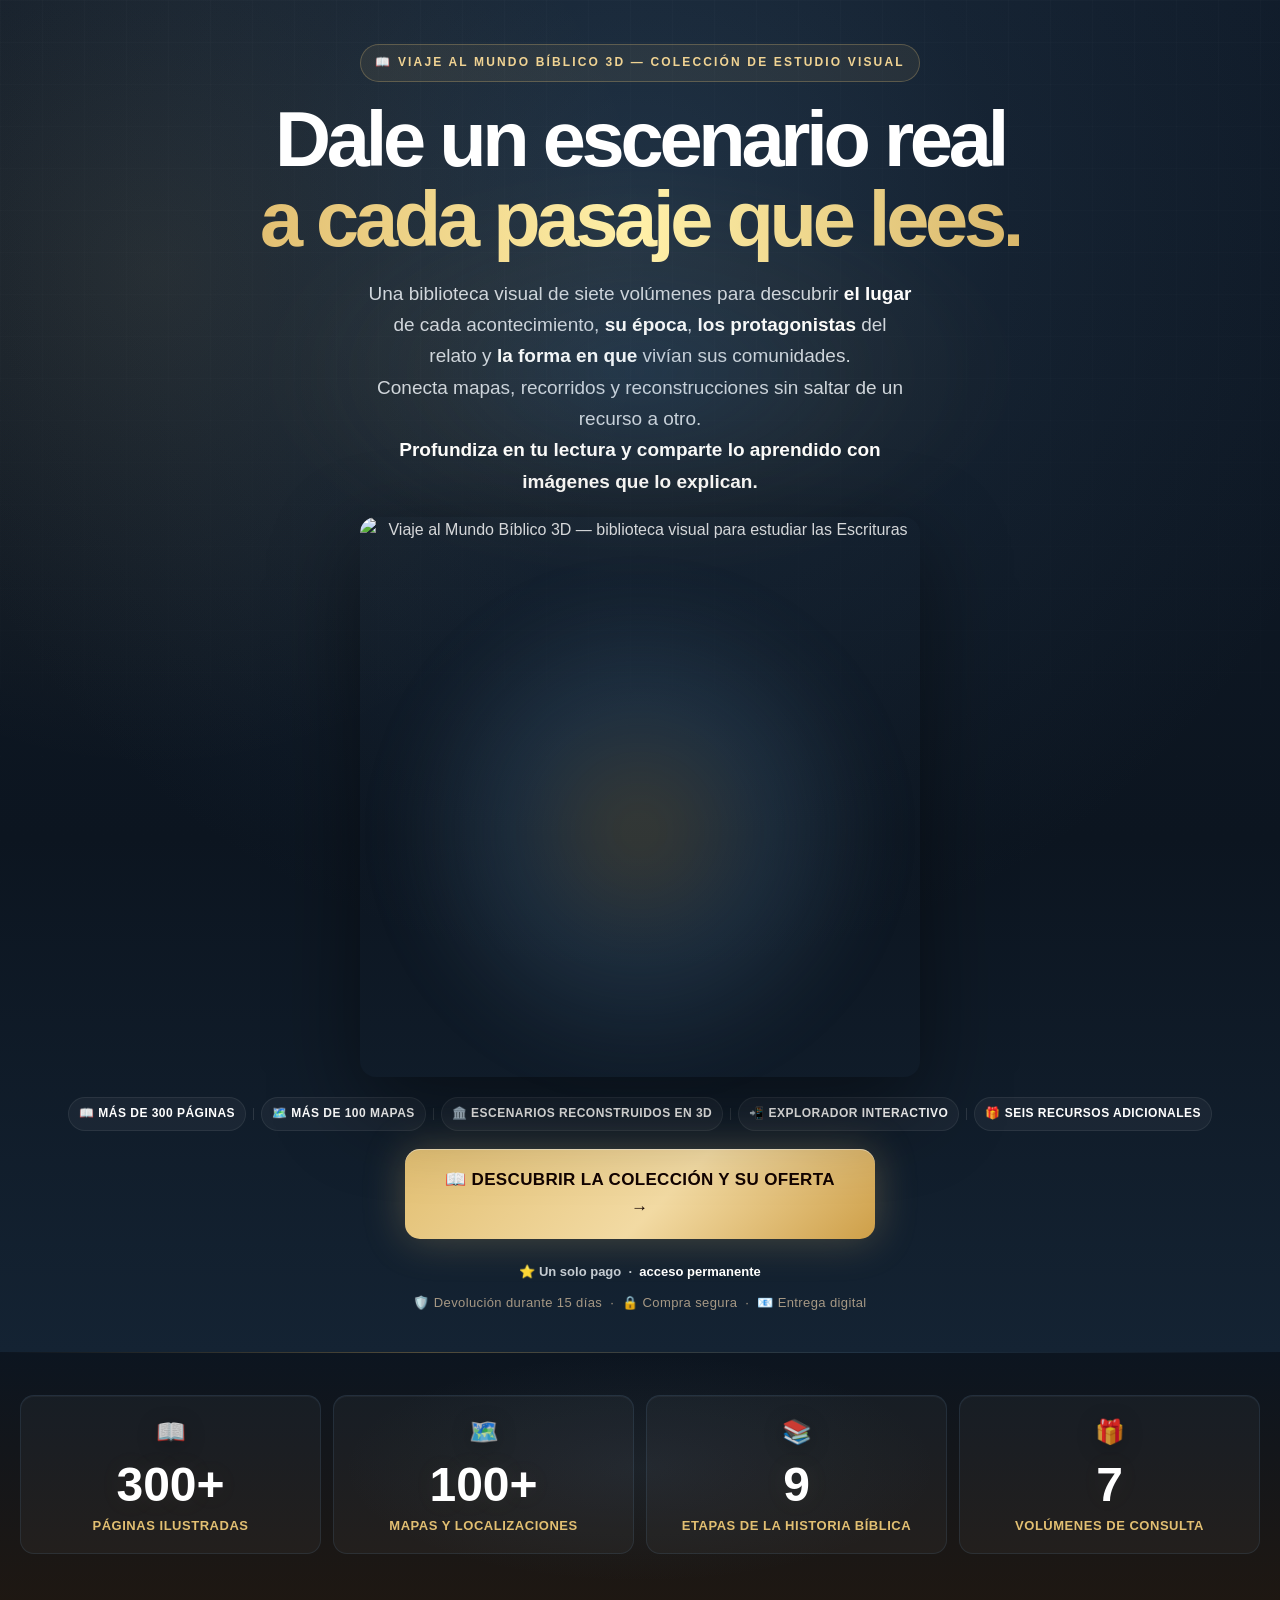
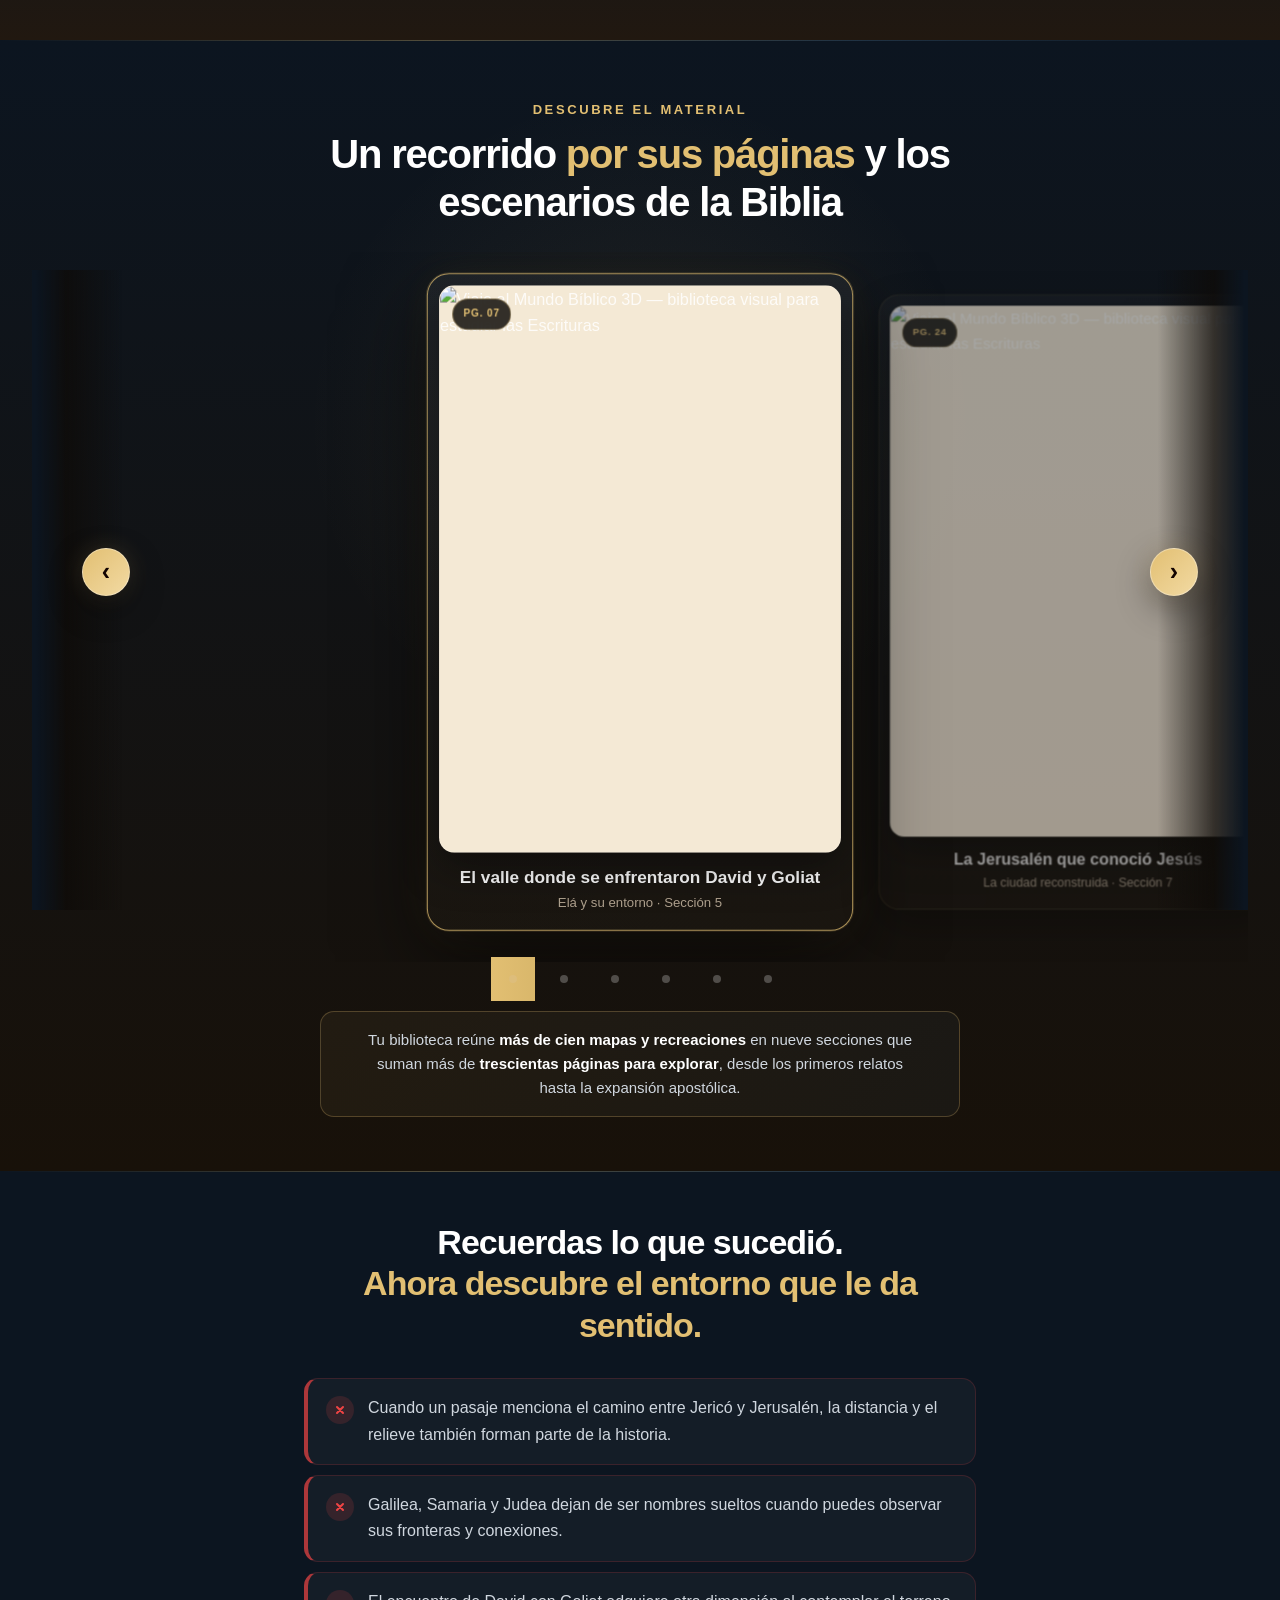
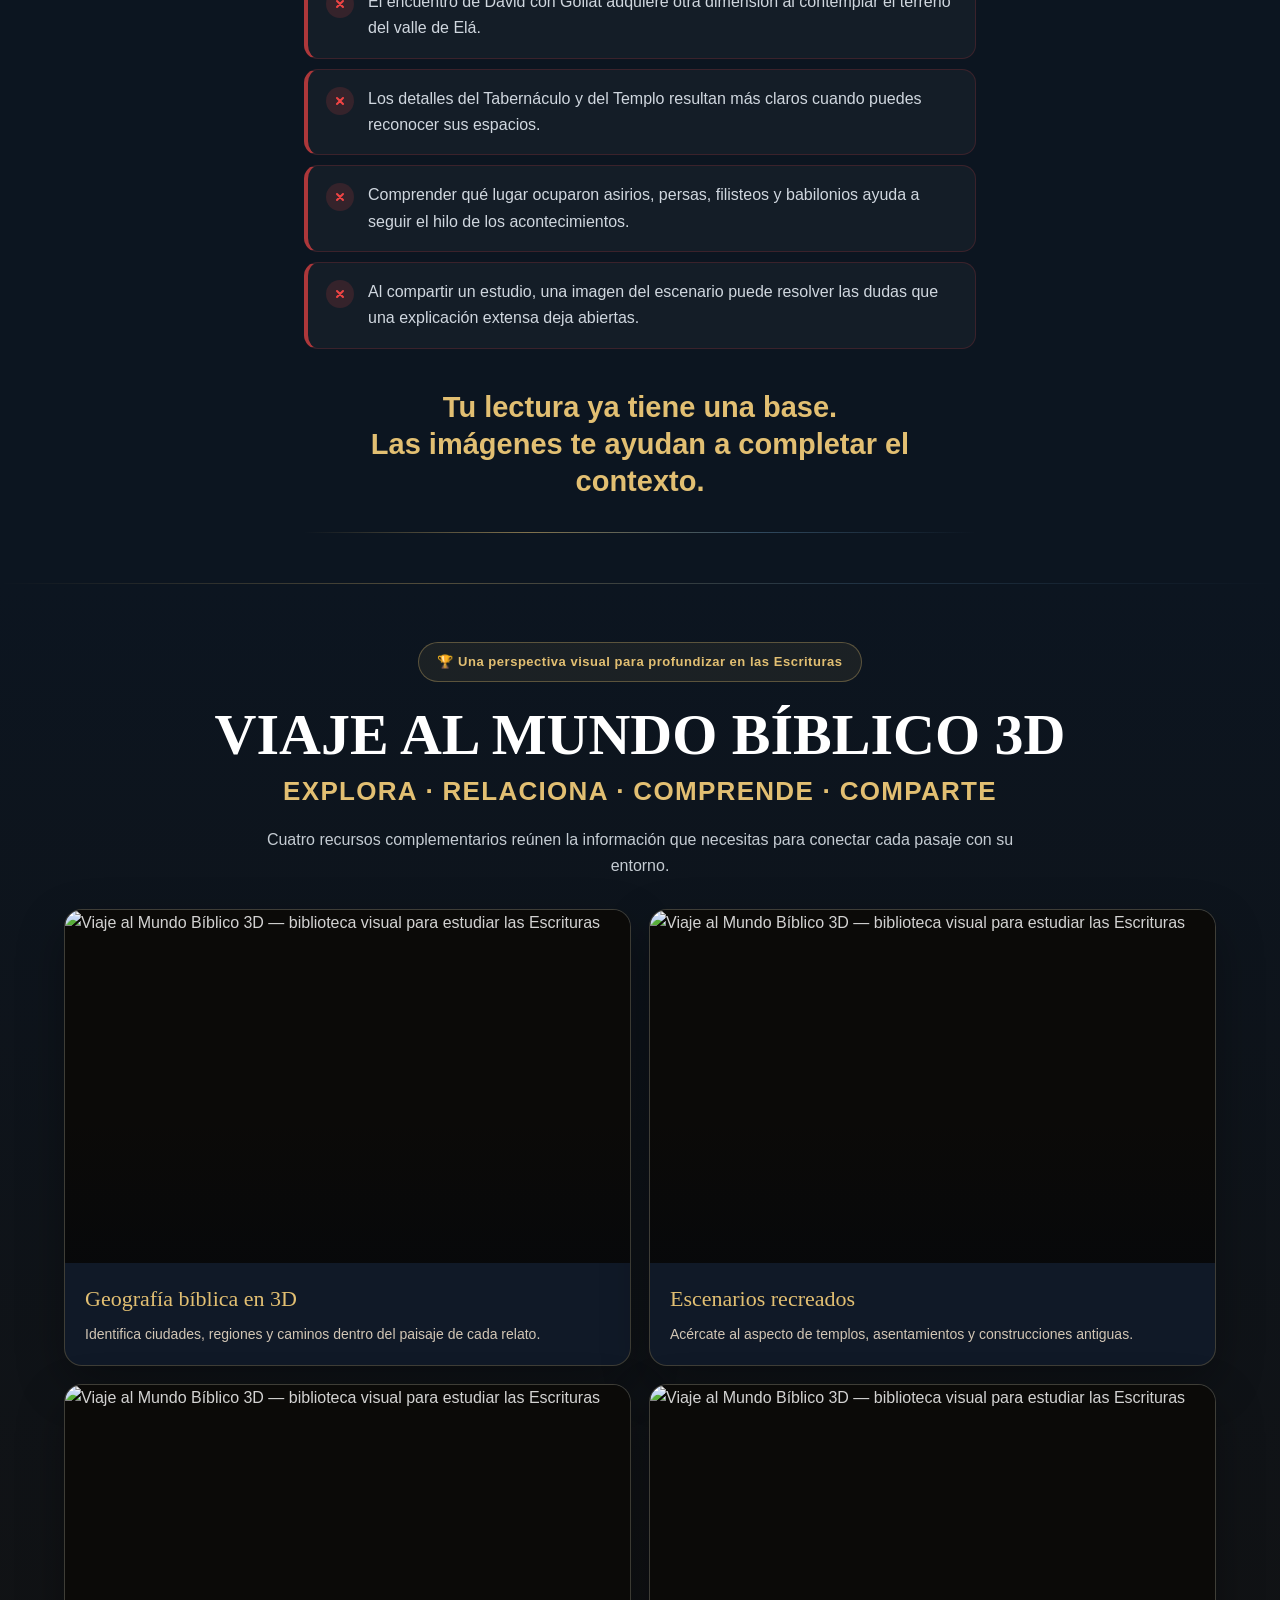
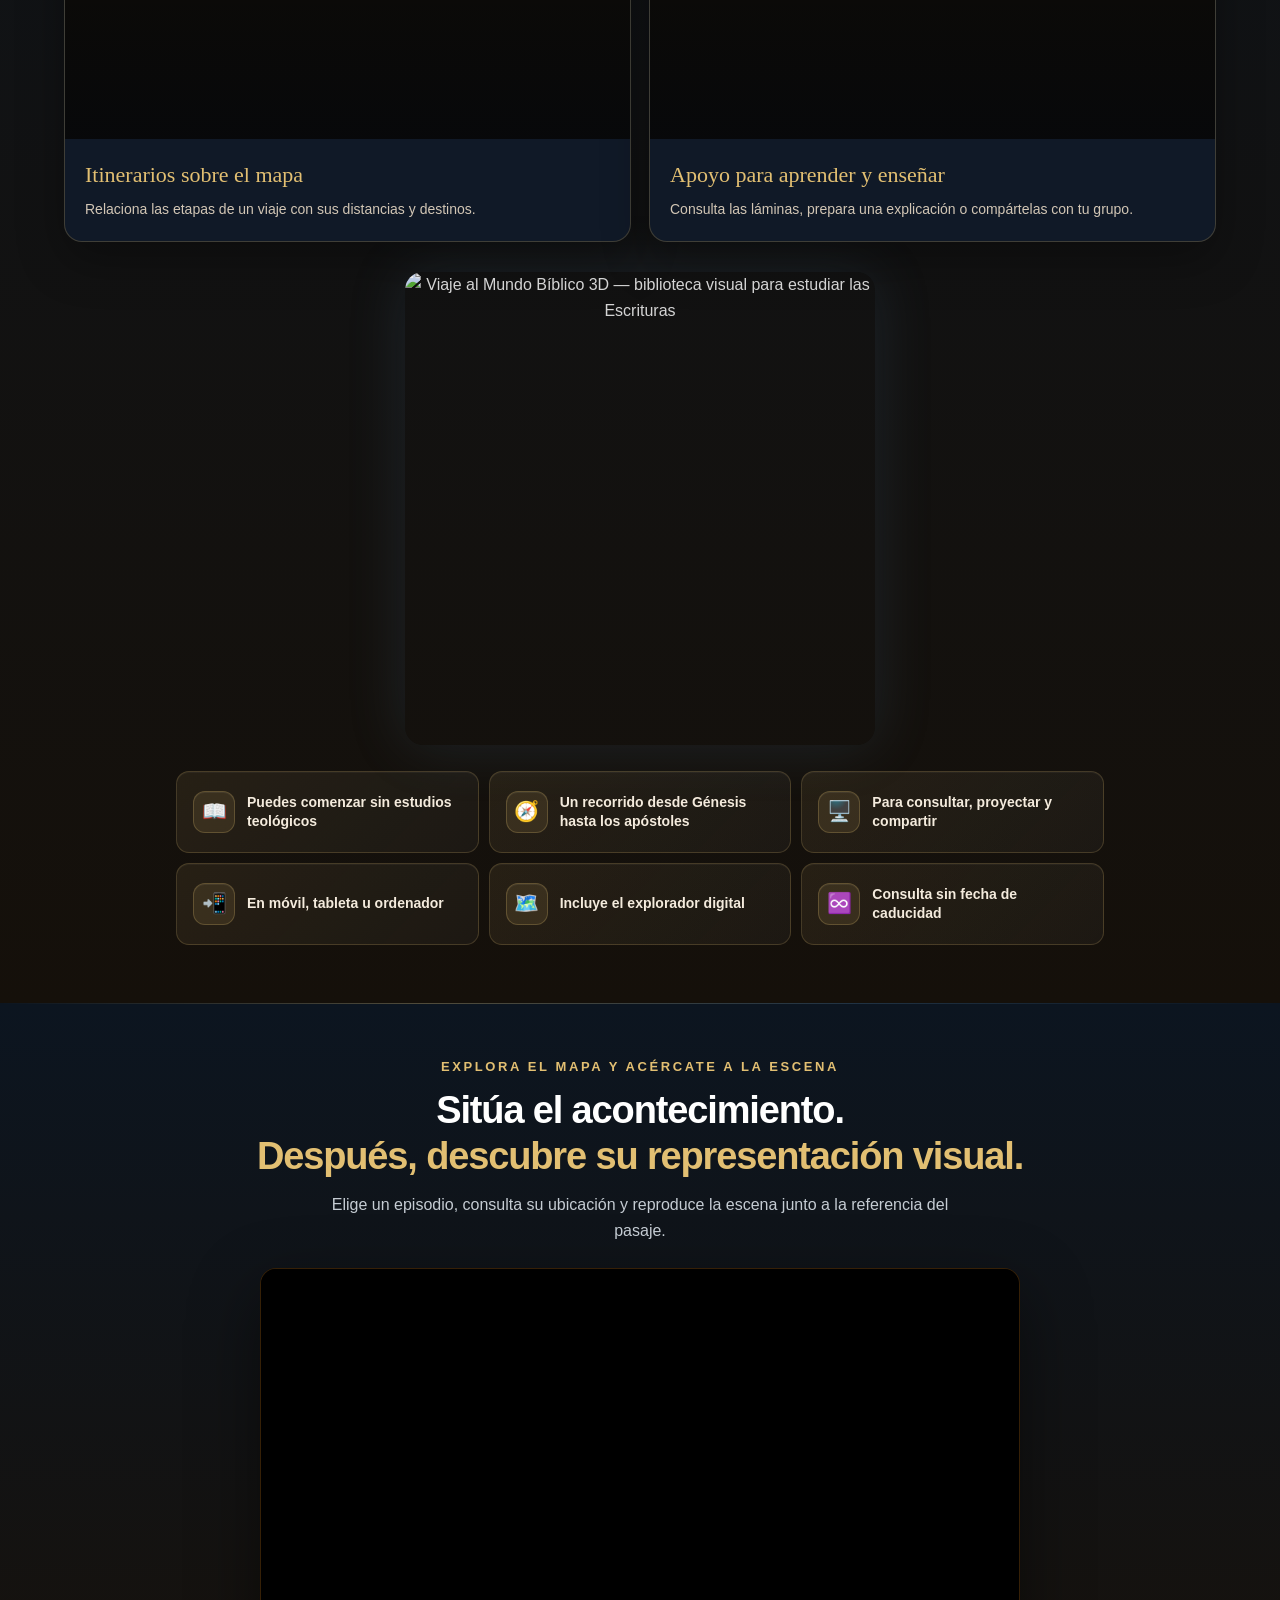
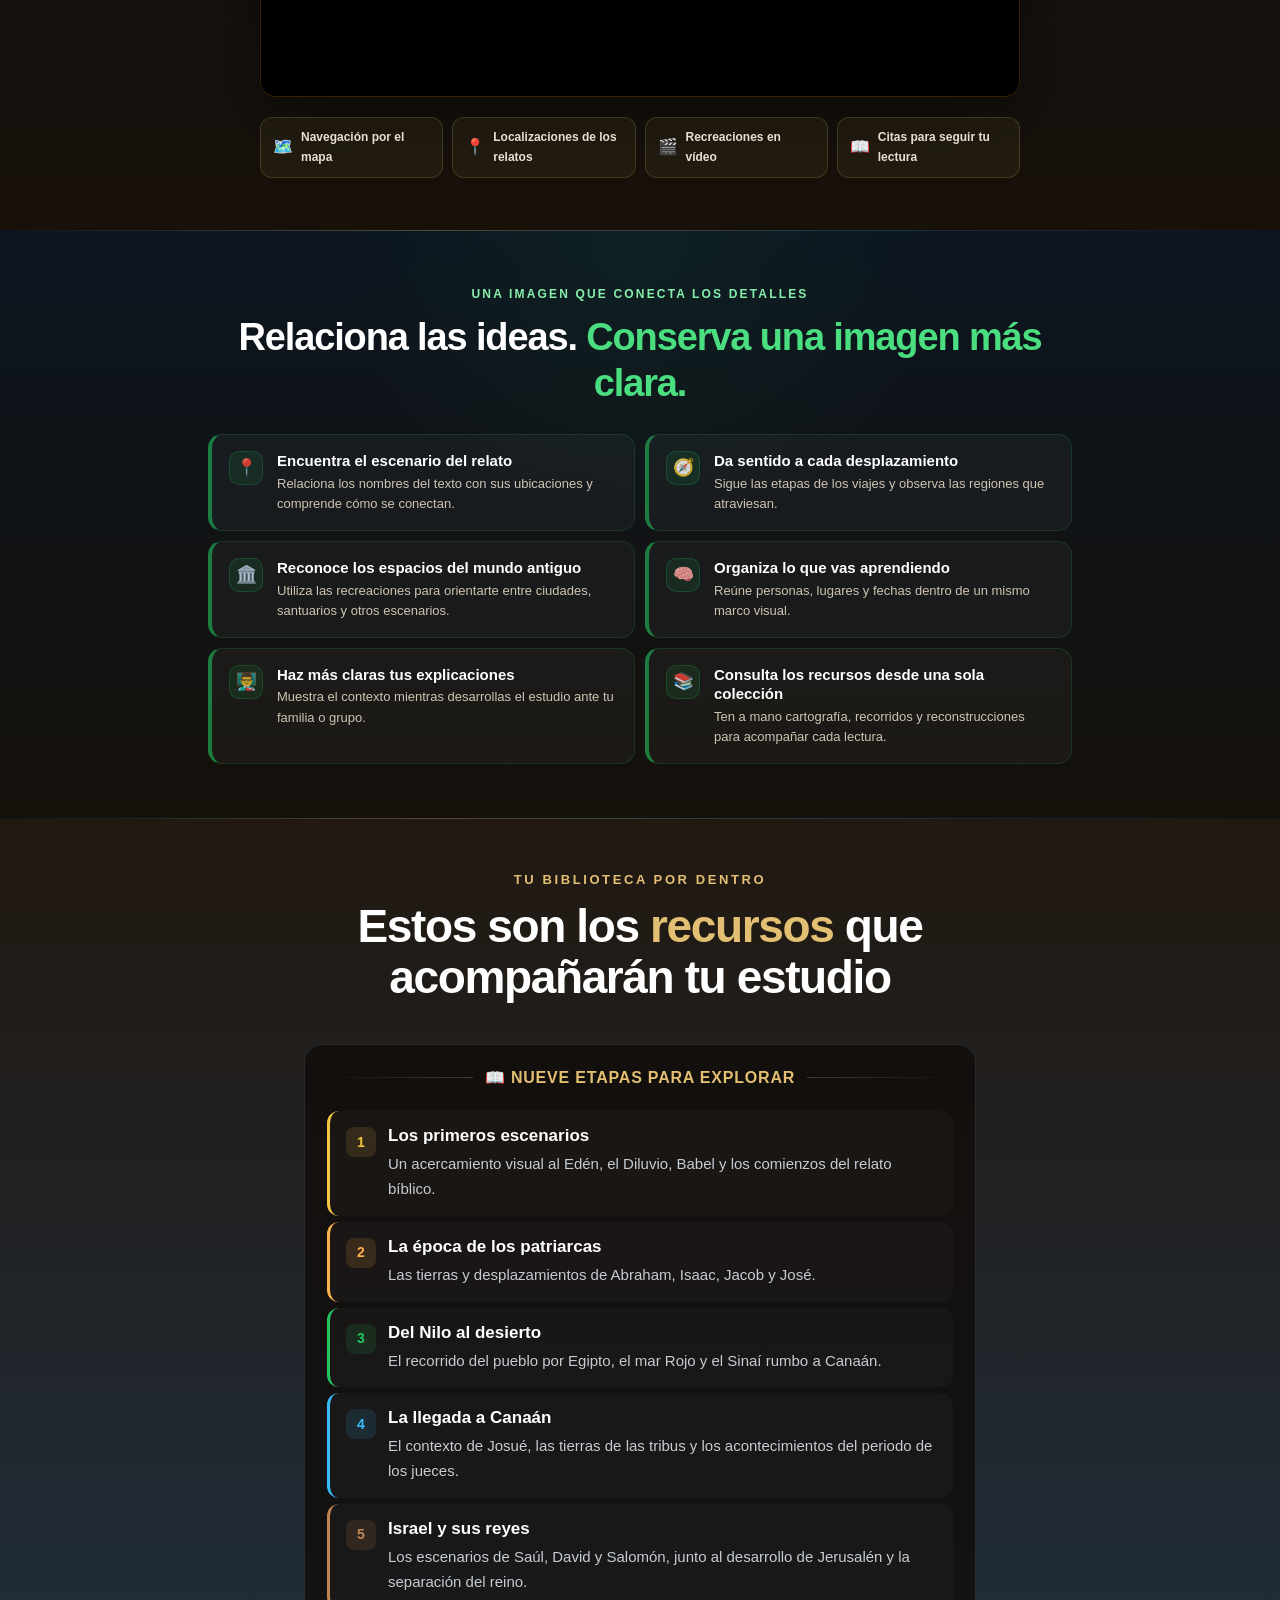
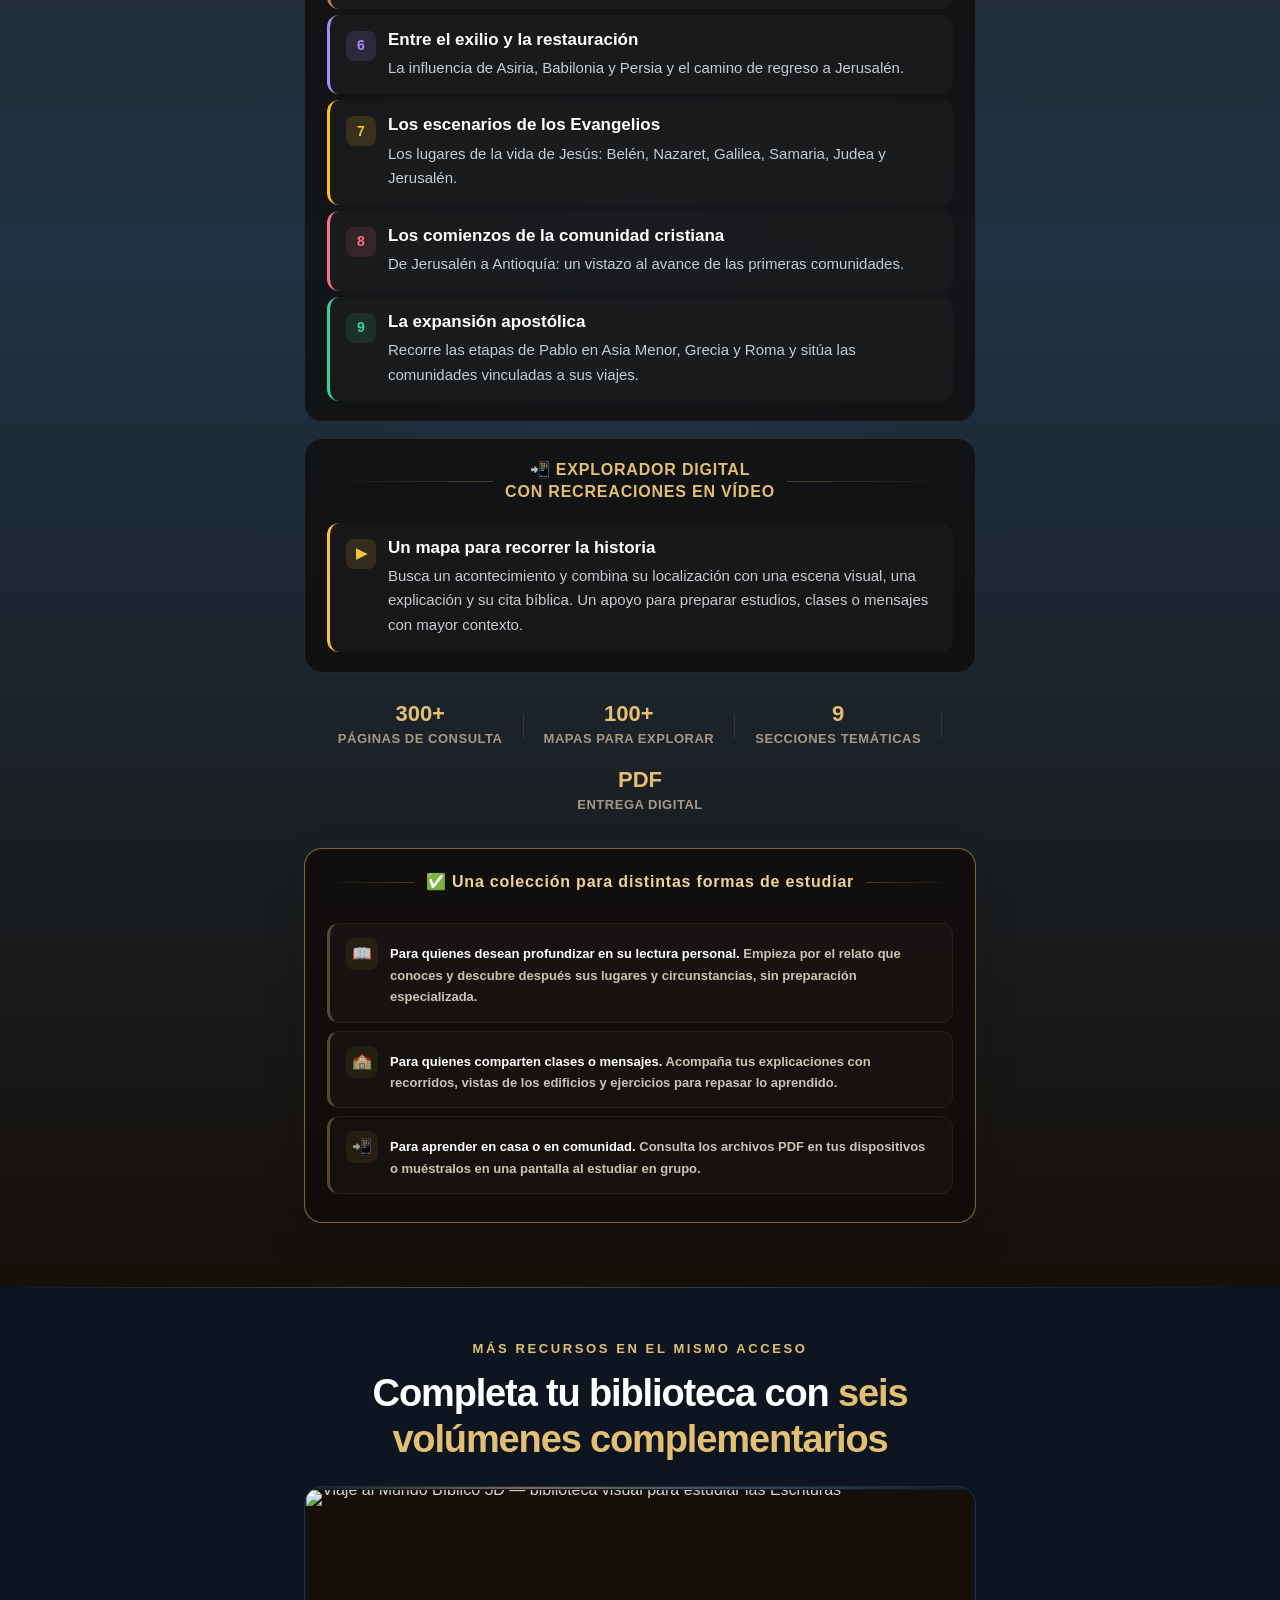
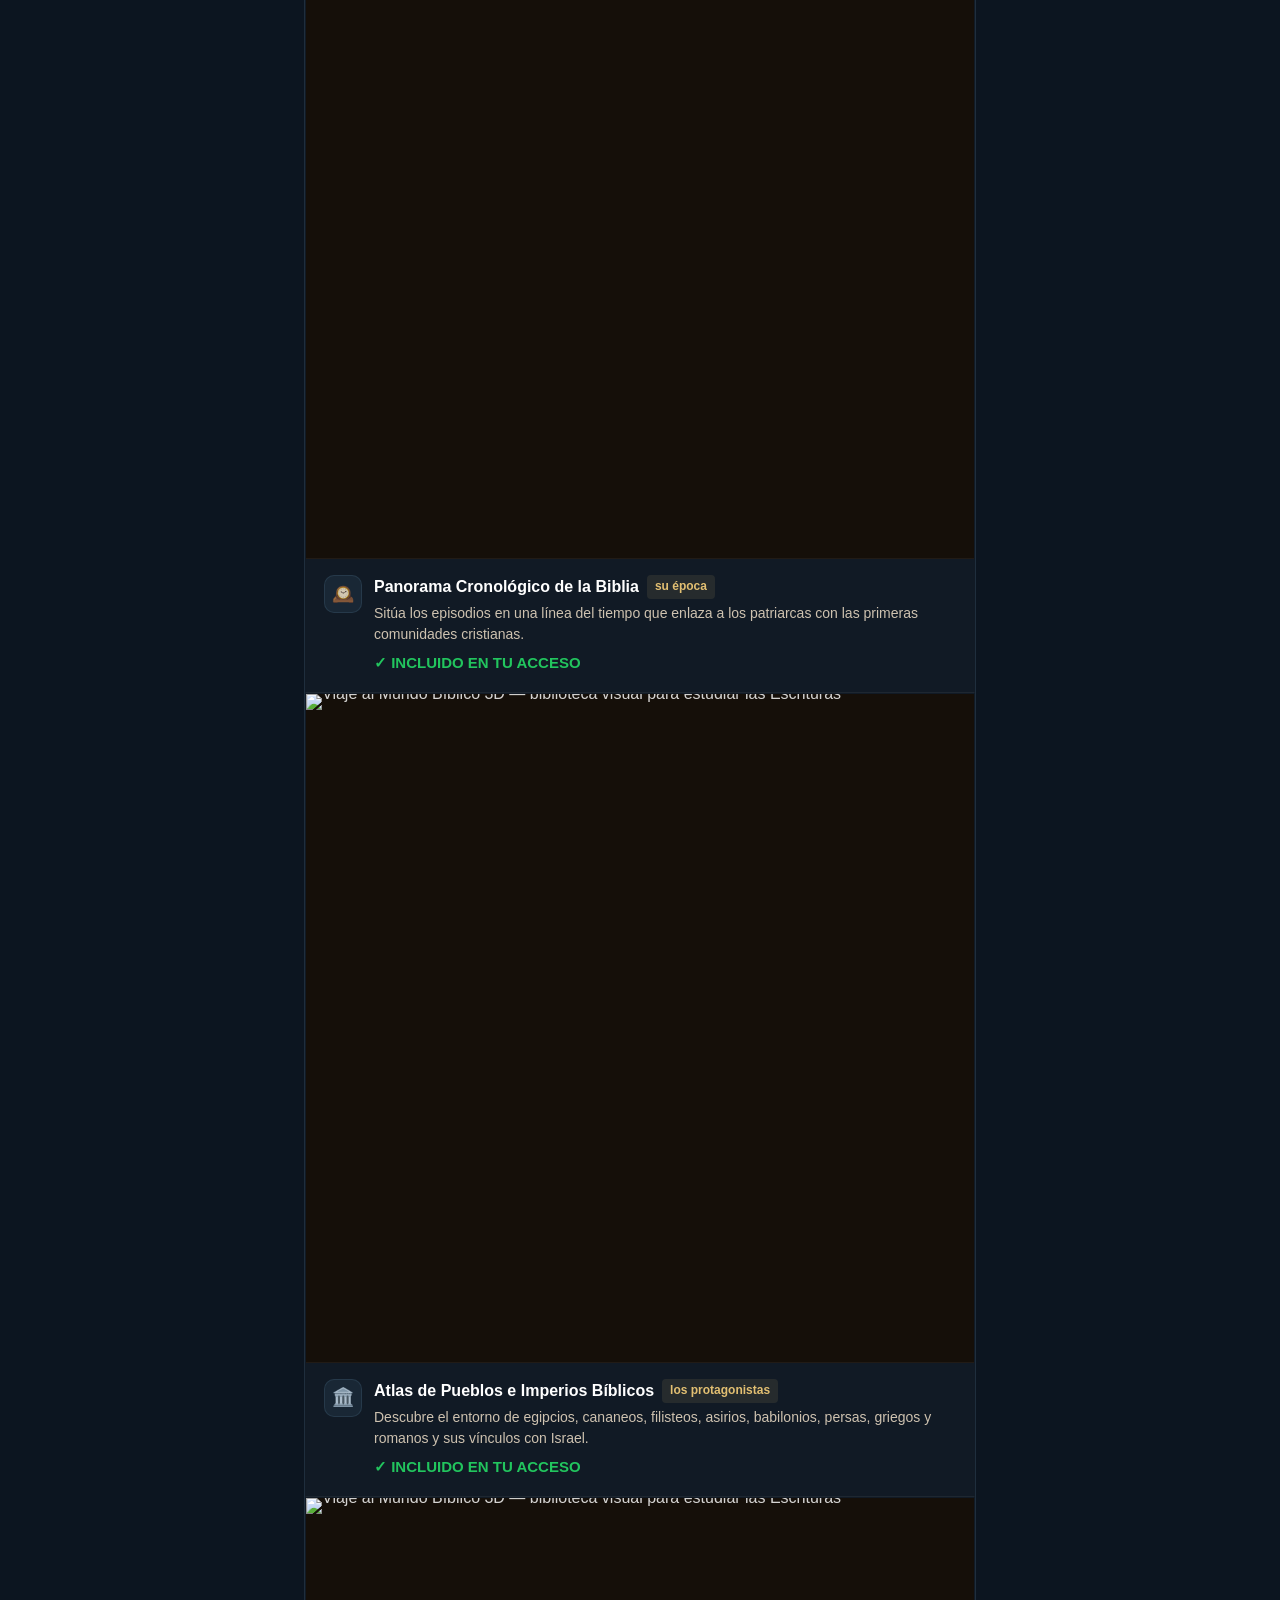
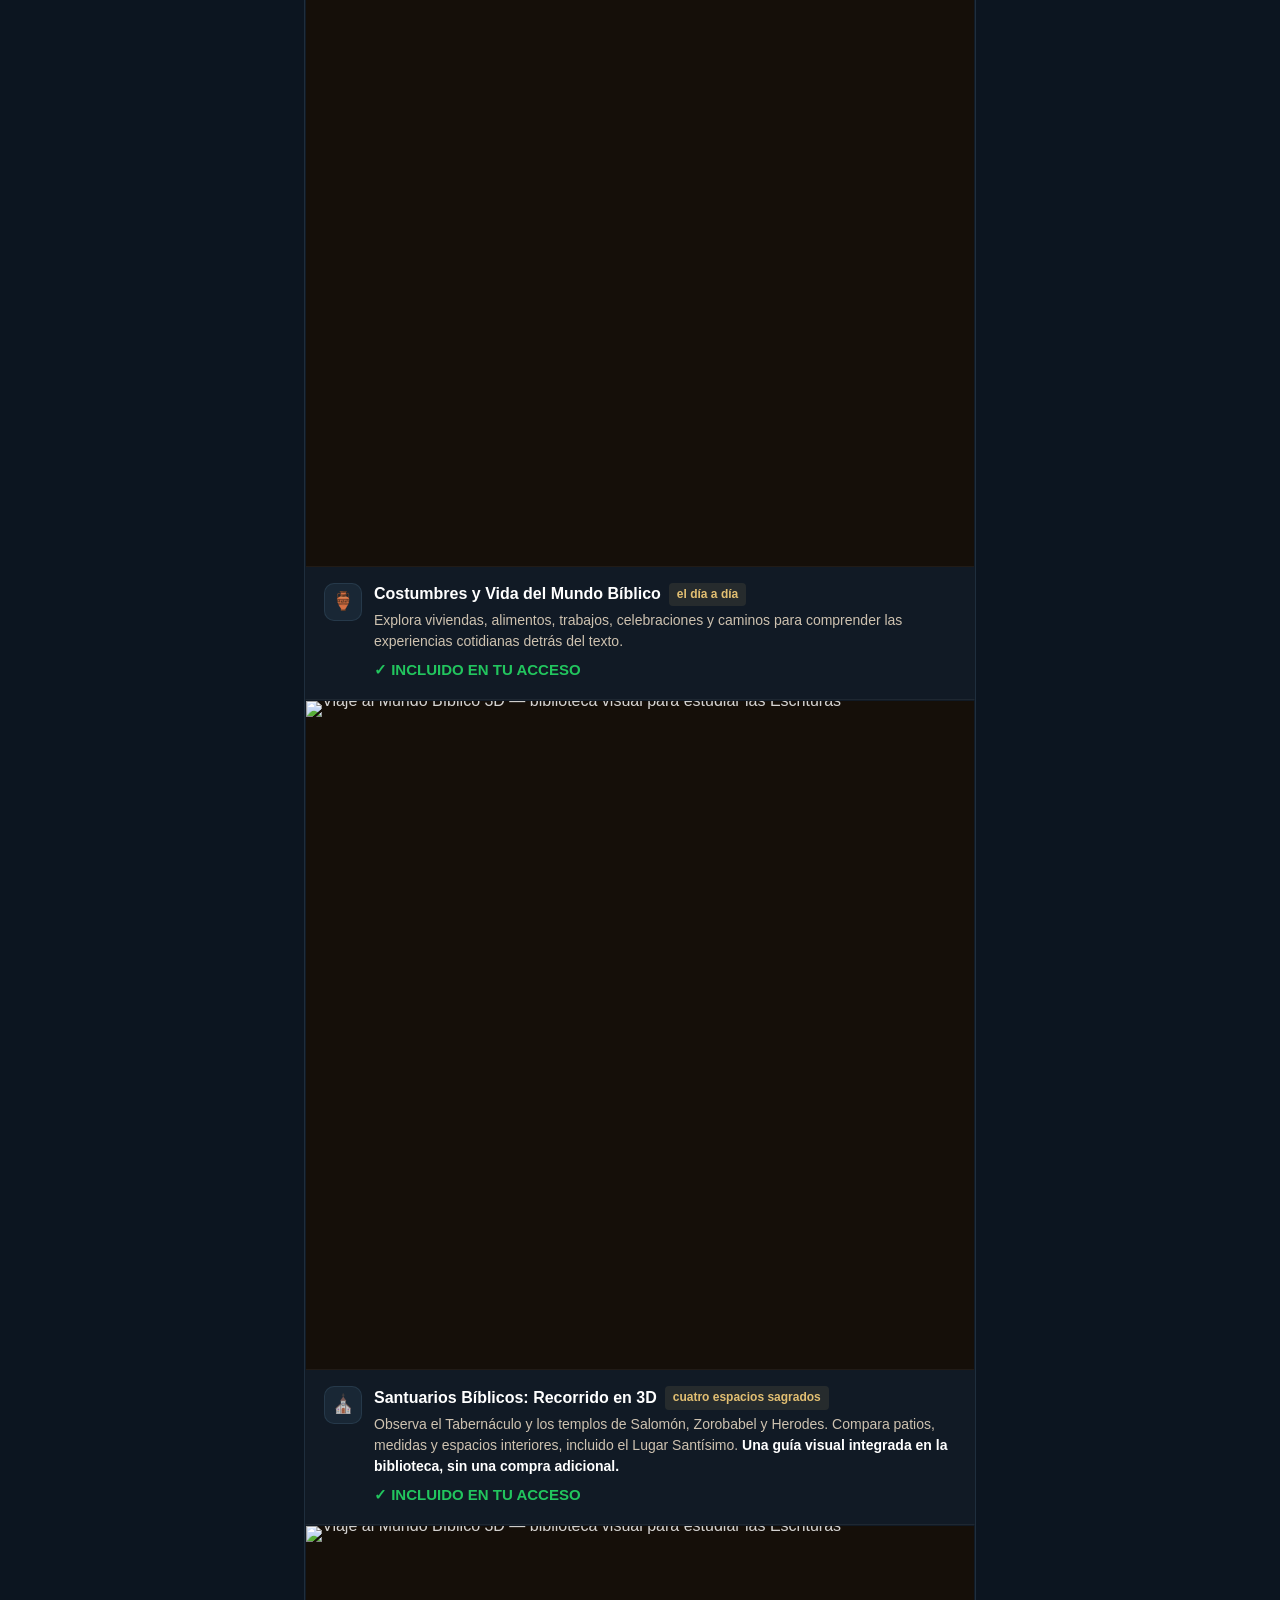
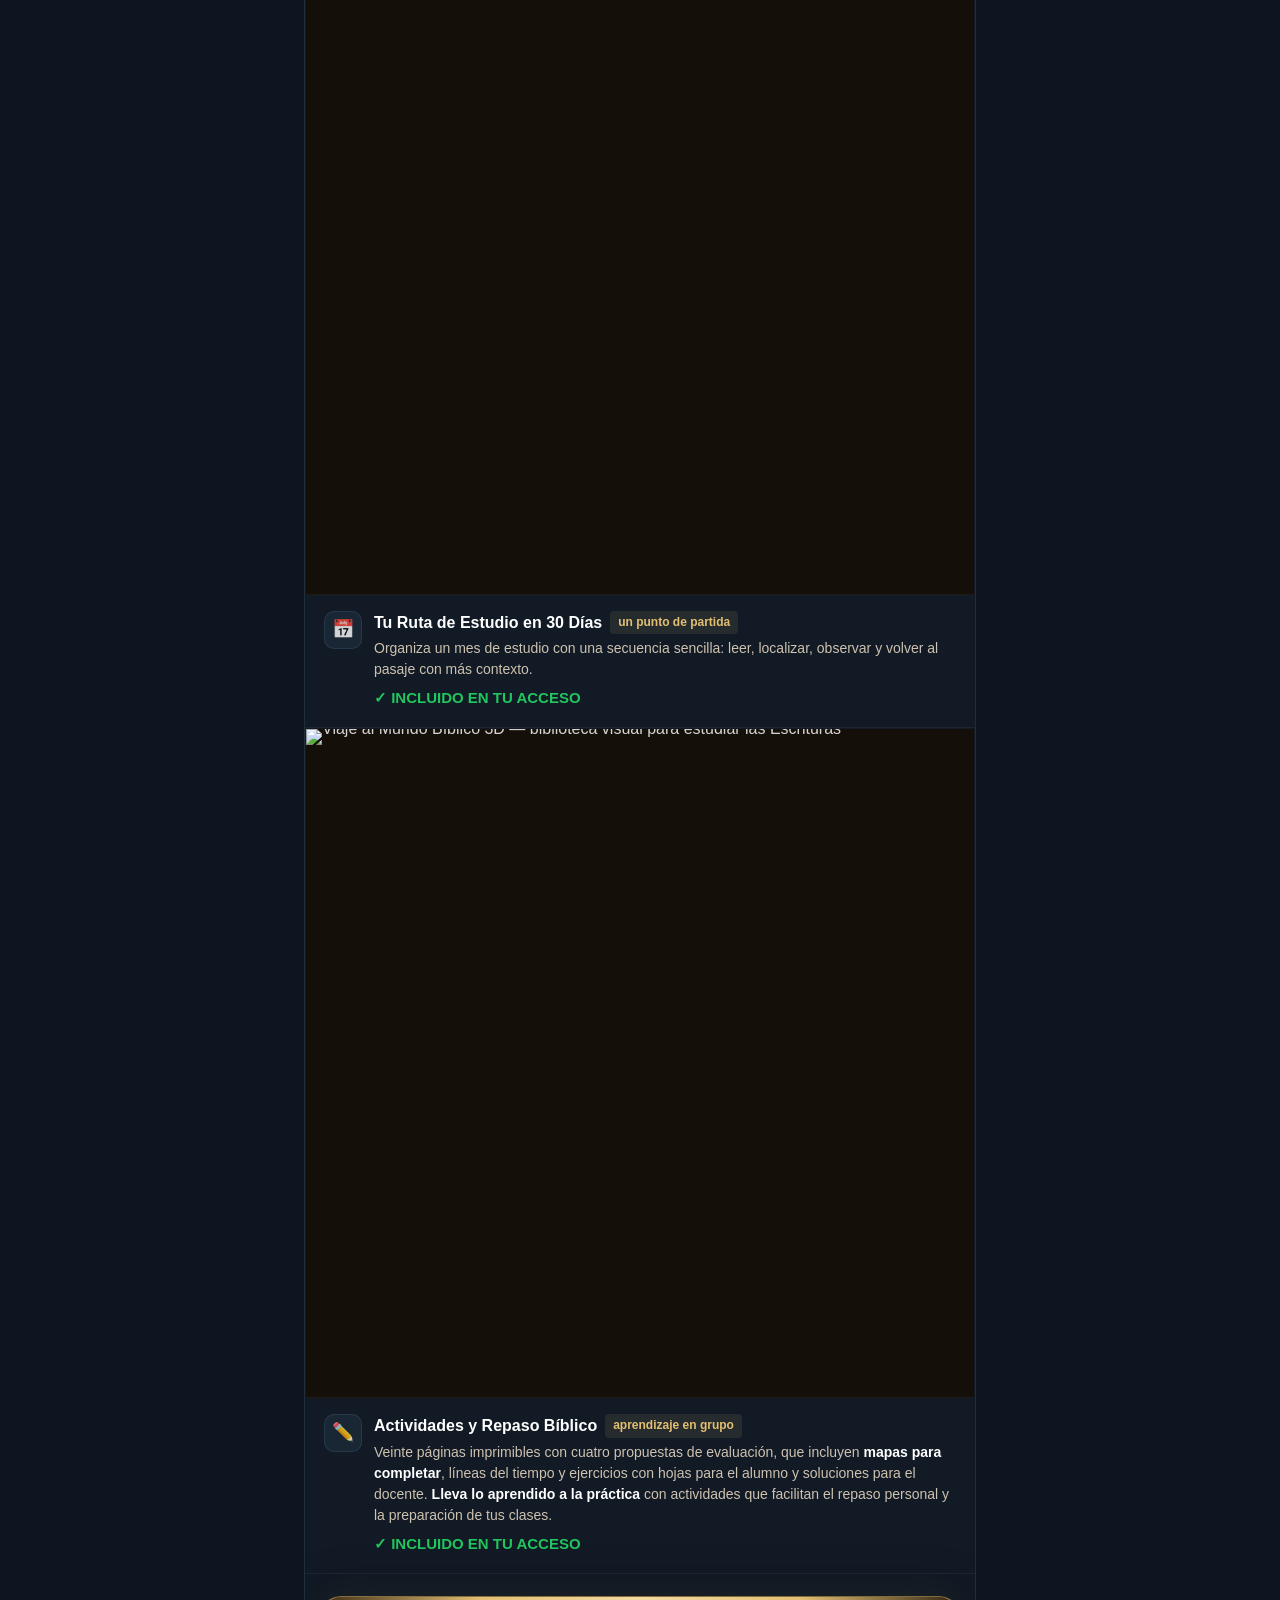
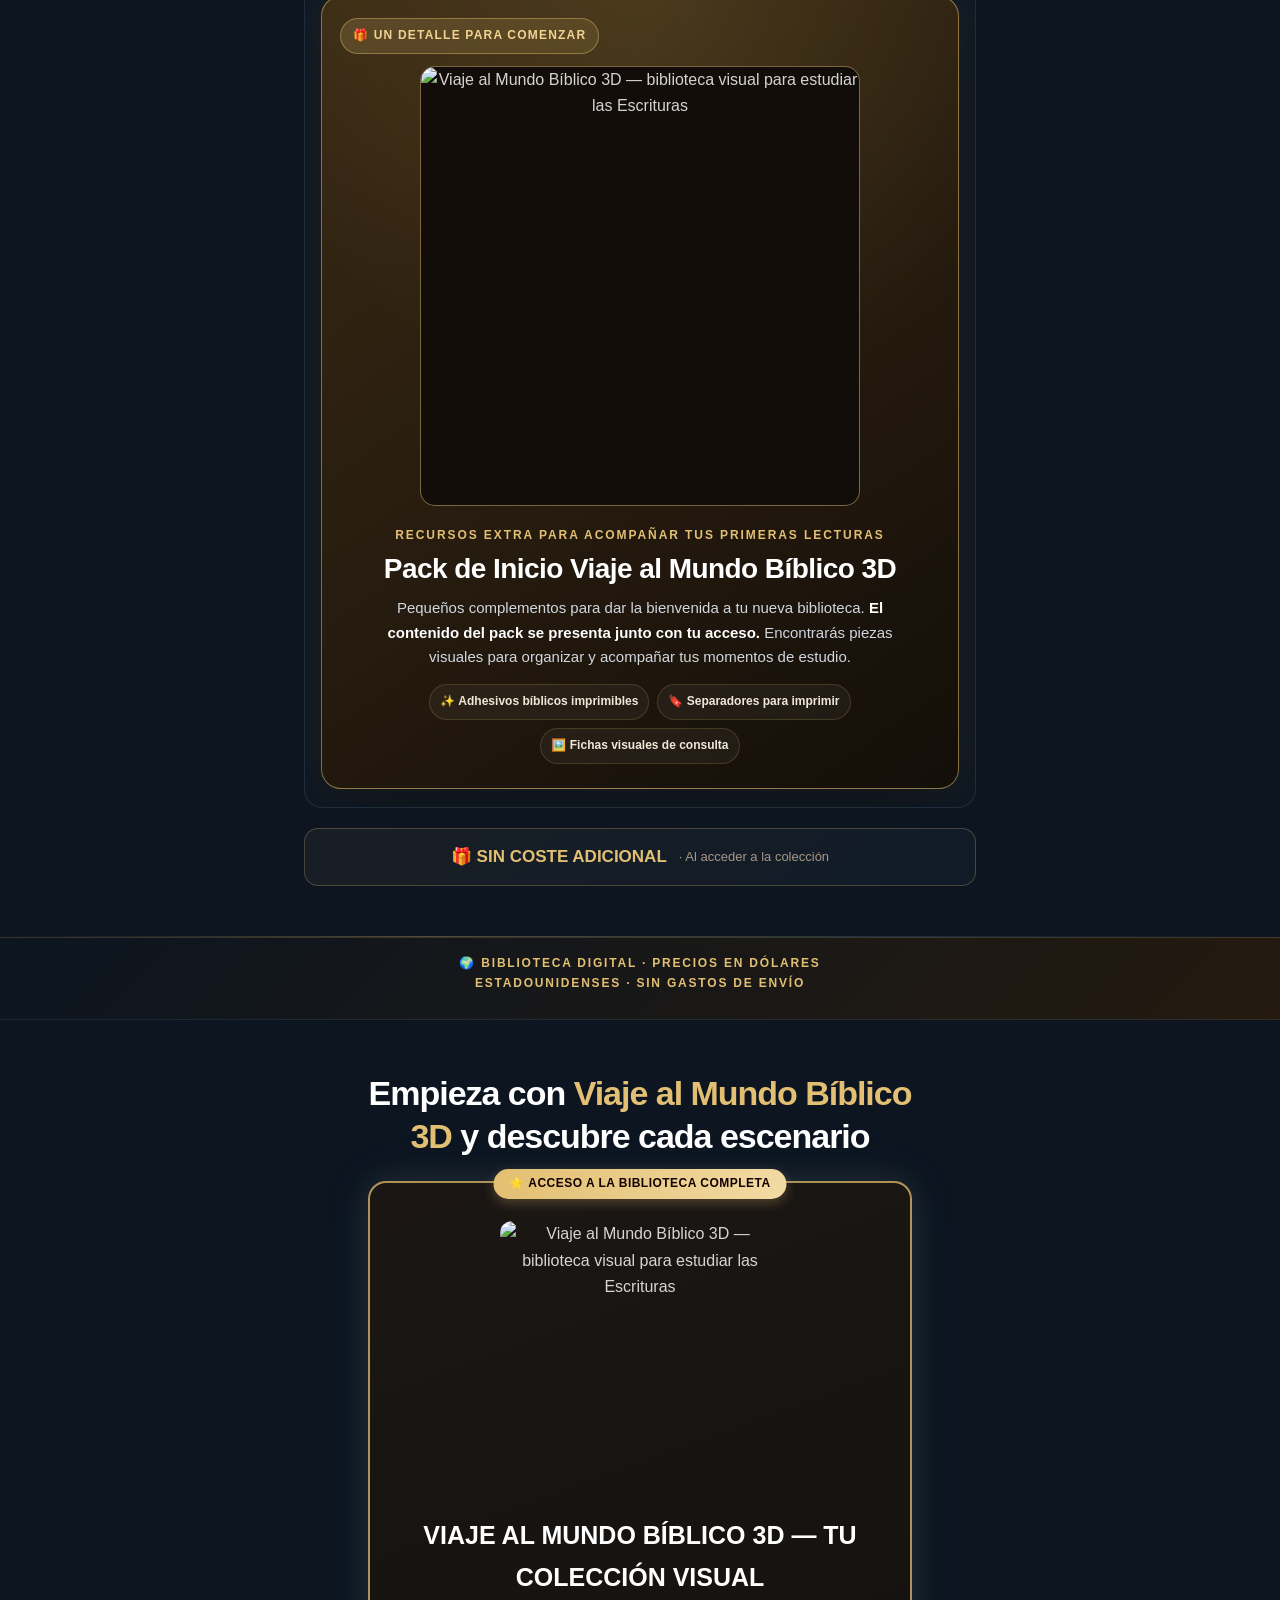
==== commit 71903f8d: "Add files via upload" ====
--- a/index.html
+++ b/index.html
@@ -1,6 +1,1153 @@
-<!DOCTYPE html><html lang="es-ES"><head><meta charset="utf-8"><meta name="download_date" content="2026-10-14T22:09:22.698Z"/><meta name="viewport" content="width=device-width, initial-scale=1.0"><meta name="description" content="Sitúa cada relato en su entorno con mapas, itinerarios y recreaciones tridimensionales."><title>Viaje al Mundo Bíblico 3D | Descubre el escenario de cada relato</title><link rel="stylesheet" href="styles.css"></head><body class="" data-template-style="custom_html" data-astro-cid-jfvjk4zr="" style="--storePrimary: #1e293b;--storeSecondary: #f8fafc;--storeAccent: #f59e0b;"><img height="1" width="1" style="display:none; --storePrimary: #1e293b;--storeSecondary: #f8fafc;--storeAccent: #f59e0b;" src="data:text/plain;base64," data-astro-cid-jfvjk4zr="">
-
-   
+<!DOCTYPE html><html lang="es-ES"><head><meta charset="utf-8"><meta name="download_date" content="2026-10-14T22:09:22.698Z"/><meta name="viewport" content="width=device-width, initial-scale=1.0"><style>/*! tailwindcss v4.2.1 | MIT License | https://tailwindcss.com */@layer properties{@supports (((-webkit-hyphens:none)) and (not (margin-trim:inline))) or ((-moz-orient:inline) and (not (color:rgb(from red r g b)))){*,:before,:after,::backdrop{--tw-translate-x:0;--tw-translate-y:0;--tw-translate-z:0;--tw-scale-x:1;--tw-scale-y:1;--tw-scale-z:1;--tw-rotate-x:initial;--tw-rotate-y:initial;--tw-rotate-z:initial;--tw-skew-x:initial;--tw-skew-y:initial;--tw-space-y-reverse:0;--tw-border-style:solid;--tw-gradient-position:initial;--tw-gradient-from:#0000;--tw-gradient-via:#0000;--tw-gradient-to:#0000;--tw-gradient-stops:initial;--tw-gradient-via-stops:initial;--tw-gradient-from-position:0%;--tw-gradient-via-position:50%;--tw-gradient-to-position:100%;--tw-leading:initial;--tw-font-weight:initial;--tw-tracking:initial;--tw-ordinal:initial;--tw-slashed-zero:initial;--tw-numeric-figure:initial;--tw-numeric-spacing:initial;--tw-numeric-fraction:initial;--tw-shadow:0 0 #0000;--tw-shadow-color:initial;--tw-shadow-alpha:100%;--tw-inset-shadow:0 0 #0000;--tw-inset-shadow-color:initial;--tw-inset-shadow-alpha:100%;--tw-ring-color:initial;--tw-ring-shadow:0 0 #0000;--tw-inset-ring-color:initial;--tw-inset-ring-shadow:0 0 #0000;--tw-ring-inset:initial;--tw-ring-offset-width:0px;--tw-ring-offset-color:#fff;--tw-ring-offset-shadow:0 0 #0000;--tw-outline-style:solid;--tw-blur:initial;--tw-brightness:initial;--tw-contrast:initial;--tw-grayscale:initial;--tw-hue-rotate:initial;--tw-invert:initial;--tw-opacity:initial;--tw-saturate:initial;--tw-sepia:initial;--tw-drop-shadow:initial;--tw-drop-shadow-color:initial;--tw-drop-shadow-alpha:100%;--tw-drop-shadow-size:initial;--tw-backdrop-blur:initial;--tw-backdrop-brightness:initial;--tw-backdrop-contrast:initial;--tw-backdrop-grayscale:initial;--tw-backdrop-hue-rotate:initial;--tw-backdrop-invert:initial;--tw-backdrop-opacity:initial;--tw-backdrop-saturate:initial;--tw-backdrop-sepia:initial;--tw-duration:initial;--tw-ease:initial}}}@layer theme{:root,:host{--font-sans:ui-sans-serif, system-ui, sans-serif, "Apple Color Emoji", "Segoe UI Emoji", "Segoe UI Symbol", "Noto Color Emoji";--font-mono:ui-monospace, SFMono-Regular, Menlo, Monaco, Consolas, "Liberation Mono", "Courier New", monospace;--color-red-50:oklch(97.1% .013 17.38);--color-red-100:oklch(93.6% .032 17.717);--color-red-200:oklch(88.5% .062 18.334);--color-red-300:oklch(80.8% .114 19.571);--color-red-400:oklch(70.4% .191 22.216);--color-red-500:oklch(63.7% .237 25.331);--color-red-600:oklch(57.7% .245 27.325);--color-red-700:oklch(50.5% .213 27.518);--color-red-900:oklch(39.6% .141 25.723);--color-amber-50:oklch(98.7% .022 95.277);--color-amber-100:oklch(96.2% .059 95.617);--color-amber-200:oklch(92.4% .12 95.746);--color-amber-300:oklch(87.9% .169 91.605);--color-amber-400:oklch(82.8% .189 84.429);--color-amber-500:oklch(76.9% .188 70.08);--color-amber-600:oklch(66.6% .179 58.318);--color-amber-700:oklch(55.5% .163 48.998);--color-amber-800:oklch(47.3% .137 46.201);--color-amber-900:oklch(41.4% .112 45.904);--color-yellow-100:oklch(97.3% .071 103.193);--color-yellow-400:oklch(85.2% .199 91.936);--color-yellow-600:oklch(68.1% .162 75.834);--color-green-50:oklch(98.2% .018 155.826);--color-green-100:oklch(96.2% .044 156.743);--color-green-200:oklch(92.5% .084 155.995);--color-green-400:oklch(79.2% .209 151.711);--color-green-500:oklch(72.3% .219 149.579);--color-green-600:oklch(62.7% .194 149.214);--color-green-700:oklch(52.7% .154 150.069);--color-green-900:oklch(39.3% .095 152.535);--color-emerald-50:oklch(97.9% .021 166.113);--color-emerald-100:oklch(95% .052 163.051);--color-emerald-400:oklch(76.5% .177 163.223);--color-emerald-500:oklch(69.6% .17 162.48);--color-emerald-600:oklch(59.6% .145 163.225);--color-emerald-900:oklch(37.8% .077 168.94);--color-teal-50:oklch(98.4% .014 180.72);--color-teal-600:oklch(60% .118 184.704);--color-blue-50:oklch(97% .014 254.604);--color-blue-100:oklch(93.2% .032 255.585);--color-blue-200:oklch(88.2% .059 254.128);--color-blue-400:oklch(70.7% .165 254.624);--color-blue-500:oklch(62.3% .214 259.815);--color-blue-600:oklch(54.6% .245 262.881);--color-blue-700:oklch(48.8% .243 264.376);--color-blue-800:oklch(42.4% .199 265.638);--color-violet-50:oklch(96.9% .016 293.756);--color-violet-200:oklch(89.4% .057 293.283);--color-violet-800:oklch(43.2% .232 292.759);--color-purple-100:oklch(94.6% .033 307.174);--color-purple-600:oklch(55.8% .288 302.321);--color-purple-700:oklch(49.6% .265 301.924);--color-slate-100:oklch(96.8% .007 247.896);--color-slate-700:oklch(37.2% .044 257.287);--color-slate-800:oklch(27.9% .041 260.031);--color-gray-50:oklch(98.5% .002 247.839);--color-gray-100:oklch(96.7% .003 264.542);--color-gray-200:oklch(92.8% .006 264.531);--color-gray-300:oklch(87.2% .01 258.338);--color-gray-400:oklch(70.7% .022 261.325);--color-gray-500:oklch(55.1% .027 264.364);--color-gray-600:oklch(44.6% .03 256.802);--color-gray-700:oklch(37.3% .034 259.733);--color-gray-800:oklch(27.8% .033 256.848);--color-gray-900:oklch(21% .034 264.665);--color-gray-950:oklch(13% .028 261.692);--color-black:#000;--color-white:#fff;--spacing:.25rem;--container-xs:20rem;--container-sm:24rem;--container-md:28rem;--container-lg:32rem;--container-xl:36rem;--container-2xl:42rem;--container-3xl:48rem;--container-4xl:56rem;--container-5xl:64rem;--container-6xl:72rem;--text-xs:.75rem;--text-xs--line-height:calc(1 / .75);--text-sm:.875rem;--text-sm--line-height:calc(1.25 / .875);--text-base:1rem;--text-base--line-height: 1.5 ;--text-lg:1.125rem;--text-lg--line-height:calc(1.75 / 1.125);--text-xl:1.25rem;--text-xl--line-height:calc(1.75 / 1.25);--text-2xl:1.5rem;--text-2xl--line-height:calc(2 / 1.5);--text-3xl:1.875rem;--text-3xl--line-height: 1.2 ;--text-4xl:2.25rem;--text-4xl--line-height:calc(2.5 / 2.25);--text-5xl:3rem;--text-5xl--line-height:1;--text-6xl:3.75rem;--text-6xl--line-height:1;--font-weight-light:300;--font-weight-normal:400;--font-weight-medium:500;--font-weight-semibold:600;--font-weight-bold:700;--font-weight-extrabold:800;--font-weight-black:900;--tracking-wide:.025em;--tracking-wider:.05em;--tracking-widest:.1em;--leading-tight:1.25;--leading-snug:1.375;--leading-relaxed:1.625;--radius-md:.375rem;--radius-lg:.5rem;--radius-xl:.75rem;--radius-2xl:1rem;--radius-3xl:1.5rem;--ease-in-out:cubic-bezier(.4, 0, .2, 1);--animate-spin:spin 1s linear infinite;--animate-ping:ping 1s cubic-bezier(0, 0, .2, 1) infinite;--animate-pulse:pulse 2s cubic-bezier(.4, 0, .6, 1) infinite;--blur-sm:8px;--blur-md:12px;--blur-xl:24px;--default-transition-duration:.15s;--default-transition-timing-function:cubic-bezier(.4, 0, .2, 1);--default-font-family:var(--font-sans);--default-mono-font-family:var(--font-mono)}}@layer base{*,:after,:before,::backdrop{box-sizing:border-box;border:0 solid;margin:0;padding:0}::file-selector-button{box-sizing:border-box;border:0 solid;margin:0;padding:0}html,:host{-webkit-text-size-adjust:100%;tab-size:4;line-height:1.5;font-family:var(--default-font-family,ui-sans-serif, system-ui, sans-serif, "Apple Color Emoji", "Segoe UI Emoji", "Segoe UI Symbol", "Noto Color Emoji");font-feature-settings:var(--default-font-feature-settings,normal);font-variation-settings:var(--default-font-variation-settings,normal);-webkit-tap-highlight-color:transparent}hr{height:0;color:inherit;border-top-width:1px}abbr:where([title]){-webkit-text-decoration:underline dotted;text-decoration:underline dotted}h1,h2,h3,h4,h5,h6{font-size:inherit;font-weight:inherit}a{color:inherit;-webkit-text-decoration:inherit;text-decoration:inherit}b,strong{font-weight:bolder}code,kbd,samp,pre{font-family:var(--default-mono-font-family,ui-monospace, SFMono-Regular, Menlo, Monaco, Consolas, "Liberation Mono", "Courier New", monospace);font-feature-settings:var(--default-mono-font-feature-settings,normal);font-variation-settings:var(--default-mono-font-variation-settings,normal);font-size:1em}small{font-size:80%}sub,sup{vertical-align:baseline;font-size:75%;line-height:0;position:relative}sub{bottom:-.25em}sup{top:-.5em}table{text-indent:0;border-color:inherit;border-collapse:collapse}:-moz-focusring{outline:auto}progress{vertical-align:baseline}summary{display:list-item}ol,ul,menu{list-style:none}img,svg,video,canvas,audio,iframe,embed,object{vertical-align:middle;display:block}img,video{max-width:100%;height:auto}button,input,select,optgroup,textarea{font:inherit;font-feature-settings:inherit;font-variation-settings:inherit;letter-spacing:inherit;color:inherit;opacity:1;background-color:#0000;border-radius:0}::file-selector-button{font:inherit;font-feature-settings:inherit;font-variation-settings:inherit;letter-spacing:inherit;color:inherit;opacity:1;background-color:#0000;border-radius:0}:where(select:is([multiple],[size])) optgroup{font-weight:bolder}:where(select:is([multiple],[size])) optgroup option{padding-inline-start:20px}::file-selector-button{margin-inline-end:4px}::placeholder{opacity:1}@supports (not ((-webkit-appearance:-apple-pay-button))) or (contain-intrinsic-size:1px){::placeholder{color:currentColor}@supports (color:color-mix(in lab,red,red)){::placeholder{color:color-mix(in oklab,currentcolor 50%,transparent)}}}textarea{resize:vertical}::-webkit-search-decoration{-webkit-appearance:none}::-webkit-date-and-time-value{min-height:1lh;text-align:inherit}::-webkit-datetime-edit{display:inline-flex}::-webkit-datetime-edit-fields-wrapper{padding:0}::-webkit-datetime-edit{padding-block:0}::-webkit-datetime-edit-year-field{padding-block:0}::-webkit-datetime-edit-month-field{padding-block:0}::-webkit-datetime-edit-day-field{padding-block:0}::-webkit-datetime-edit-hour-field{padding-block:0}::-webkit-datetime-edit-minute-field{padding-block:0}::-webkit-datetime-edit-second-field{padding-block:0}::-webkit-datetime-edit-millisecond-field{padding-block:0}::-webkit-datetime-edit-meridiem-field{padding-block:0}::-webkit-calendar-picker-indicator{line-height:1}:-moz-ui-invalid{box-shadow:none}button,input:where([type=button],[type=reset],[type=submit]){appearance:button}::file-selector-button{appearance:button}::-webkit-inner-spin-button{height:auto}::-webkit-outer-spin-button{height:auto}[hidden]:where(:not([hidden=until-found])){display:none!important}}@layer components;@layer utilities{.pointer-events-none{pointer-events:none}.collapse{visibility:collapse}.invisible{visibility:hidden}.visible{visibility:visible}.sr-only{clip-path:inset(50%);white-space:nowrap;border-width:0;width:1px;height:1px;margin:-1px;padding:0;position:absolute;overflow:hidden}.absolute{position:absolute}.fixed{position:fixed}.relative{position:relative}.static{position:static}.sticky{position:sticky}.-inset-2{inset:calc(var(--spacing) * -2)}.inset-0{inset:calc(var(--spacing) * 0)}.start{inset-inline-start:var(--spacing)}.end{inset-inline-end:var(--spacing)}.-top-1{top:calc(var(--spacing) * -1)}.-top-2{top:calc(var(--spacing) * -2)}.top-0{top:calc(var(--spacing) * 0)}.top-1\/2{top:50%}.top-14{top:calc(var(--spacing) * 14)}.-right-1{right:calc(var(--spacing) * -1)}.-right-2{right:calc(var(--spacing) * -2)}.right-0{right:calc(var(--spacing) * 0)}.right-2{right:calc(var(--spacing) * 2)}.right-3{right:calc(var(--spacing) * 3)}.right-4{right:calc(var(--spacing) * 4)}.-bottom-1{bottom:calc(var(--spacing) * -1)}.-bottom-4{bottom:calc(var(--spacing) * -4)}.bottom-0{bottom:calc(var(--spacing) * 0)}.bottom-3{bottom:calc(var(--spacing) * 3)}.-left-2{left:calc(var(--spacing) * -2)}.-left-\[9999px\]{left:-9999px}.left-0{left:calc(var(--spacing) * 0)}.left-1\/2{left:50%}.left-4{left:calc(var(--spacing) * 4)}.isolate{isolation:isolate}.z-10{z-index:10}.z-20{z-index:20}.z-30{z-index:30}.z-40{z-index:40}.z-50{z-index:50}.z-\[60\]{z-index:60}.z-\[70\]{z-index:70}.z-\[80\]{z-index:80}.z-\[100\]{z-index:100}.z-\[2147483647\]{z-index:2147483647}.order-1{order:1}.order-2{order:2}.order-first{order:-9999}.container{width:100%}@media(min-width:40rem){.container{max-width:40rem}}@media(min-width:48rem){.container{max-width:48rem}}@media(min-width:64rem){.container{max-width:64rem}}@media(min-width:80rem){.container{max-width:80rem}}@media(min-width:96rem){.container{max-width:96rem}}.mx-1{margin-inline:calc(var(--spacing) * 1)}.mx-2{margin-inline:calc(var(--spacing) * 2)}.mx-4{margin-inline:calc(var(--spacing) * 4)}.mx-auto{margin-inline:auto}.my-2{margin-block:calc(var(--spacing) * 2)}.my-3{margin-block:calc(var(--spacing) * 3)}.my-4{margin-block:calc(var(--spacing) * 4)}.my-5{margin-block:calc(var(--spacing) * 5)}.my-6{margin-block:calc(var(--spacing) * 6)}.-mt-1{margin-top:calc(var(--spacing) * -1)}.-mt-2{margin-top:calc(var(--spacing) * -2)}.-mt-3{margin-top:calc(var(--spacing) * -3)}.-mt-4{margin-top:calc(var(--spacing) * -4)}.-mt-6{margin-top:calc(var(--spacing) * -6)}.-mt-8{margin-top:calc(var(--spacing) * -8)}.-mt-12{margin-top:calc(var(--spacing) * -12)}.-mt-16{margin-top:calc(var(--spacing) * -16)}.mt-0{margin-top:calc(var(--spacing) * 0)}.mt-0\.5{margin-top:calc(var(--spacing) * .5)}.mt-1{margin-top:calc(var(--spacing) * 1)}.mt-1\.5{margin-top:calc(var(--spacing) * 1.5)}.mt-2{margin-top:calc(var(--spacing) * 2)}.mt-3{margin-top:calc(var(--spacing) * 3)}.mt-4{margin-top:calc(var(--spacing) * 4)}.mt-5{margin-top:calc(var(--spacing) * 5)}.mt-6{margin-top:calc(var(--spacing) * 6)}.mt-8{margin-top:calc(var(--spacing) * 8)}.mt-10{margin-top:calc(var(--spacing) * 10)}.mt-12{margin-top:calc(var(--spacing) * 12)}.mt-16{margin-top:calc(var(--spacing) * 16)}.mr-1{margin-right:calc(var(--spacing) * 1)}.mr-2\.5{margin-right:calc(var(--spacing) * 2.5)}.-mb-1{margin-bottom:calc(var(--spacing) * -1)}.-mb-2{margin-bottom:calc(var(--spacing) * -2)}.-mb-3{margin-bottom:calc(var(--spacing) * -3)}.-mb-4{margin-bottom:calc(var(--spacing) * -4)}.-mb-6{margin-bottom:calc(var(--spacing) * -6)}.-mb-8{margin-bottom:calc(var(--spacing) * -8)}.-mb-12{margin-bottom:calc(var(--spacing) * -12)}.-mb-16{margin-bottom:calc(var(--spacing) * -16)}.mb-0{margin-bottom:calc(var(--spacing) * 0)}.mb-0\.5{margin-bottom:calc(var(--spacing) * .5)}.mb-1{margin-bottom:calc(var(--spacing) * 1)}.mb-1\.5{margin-bottom:calc(var(--spacing) * 1.5)}.mb-2{margin-bottom:calc(var(--spacing) * 2)}.mb-3{margin-bottom:calc(var(--spacing) * 3)}.mb-4{margin-bottom:calc(var(--spacing) * 4)}.mb-5{margin-bottom:calc(var(--spacing) * 5)}.mb-6{margin-bottom:calc(var(--spacing) * 6)}.mb-8{margin-bottom:calc(var(--spacing) * 8)}.mb-10{margin-bottom:calc(var(--spacing) * 10)}.mb-12{margin-bottom:calc(var(--spacing) * 12)}.mb-16{margin-bottom:calc(var(--spacing) * 16)}.ml-1\.5{margin-left:calc(var(--spacing) * 1.5)}.ml-2{margin-left:calc(var(--spacing) * 2)}.ml-3{margin-left:calc(var(--spacing) * 3)}.ml-auto{margin-left:auto}.block{display:block}.contents{display:contents}.flex{display:flex}.flow-root{display:flow-root}.grid{display:grid}.hidden{display:none}.inline{display:inline}.inline-block{display:inline-block}.inline-flex{display:inline-flex}.table{display:table}.h-0\.5{height:calc(var(--spacing) * .5)}.h-1\.5{height:calc(var(--spacing) * 1.5)}.h-2{height:calc(var(--spacing) * 2)}.h-2\.5{height:calc(var(--spacing) * 2.5)}.h-3{height:calc(var(--spacing) * 3)}.h-3\.5{height:calc(var(--spacing) * 3.5)}.h-4{height:calc(var(--spacing) * 4)}.h-5{height:calc(var(--spacing) * 5)}.h-6{height:calc(var(--spacing) * 6)}.h-7{height:calc(var(--spacing) * 7)}.h-8{height:calc(var(--spacing) * 8)}.h-10{height:calc(var(--spacing) * 10)}.h-12{height:calc(var(--spacing) * 12)}.h-14{height:calc(var(--spacing) * 14)}.h-16{height:calc(var(--spacing) * 16)}.h-20{height:calc(var(--spacing) * 20)}.h-24{height:calc(var(--spacing) * 24)}.h-44{height:calc(var(--spacing) * 44)}.h-\[5px\]{height:5px}.h-\[10px\]{height:10px}.h-\[18px\]{height:18px}.h-\[400px\]{height:400px}.h-\[460px\]{height:460px}.h-auto{height:auto}.h-full{height:100%}.h-px{height:1px}.max-h-0{max-height:calc(var(--spacing) * 0)}.max-h-12{max-height:calc(var(--spacing) * 12)}.max-h-96{max-height:calc(var(--spacing) * 96)}.max-h-\[55vh\]{max-height:55vh}.max-h-\[94vh\]{max-height:94vh}.min-h-\[44px\]{min-height:44px}.min-h-\[48px\]{min-height:48px}.min-h-\[120px\]{min-height:120px}.min-h-screen{min-height:100vh}.w-1\.5{width:calc(var(--spacing) * 1.5)}.w-2{width:calc(var(--spacing) * 2)}.w-2\.5{width:calc(var(--spacing) * 2.5)}.w-3{width:calc(var(--spacing) * 3)}.w-3\.5{width:calc(var(--spacing) * 3.5)}.w-4{width:calc(var(--spacing) * 4)}.w-5{width:calc(var(--spacing) * 5)}.w-6{width:calc(var(--spacing) * 6)}.w-7{width:calc(var(--spacing) * 7)}.w-8{width:calc(var(--spacing) * 8)}.w-10{width:calc(var(--spacing) * 10)}.w-12{width:calc(var(--spacing) * 12)}.w-14{width:calc(var(--spacing) * 14)}.w-16{width:calc(var(--spacing) * 16)}.w-20{width:calc(var(--spacing) * 20)}.w-24{width:calc(var(--spacing) * 24)}.w-40{width:calc(var(--spacing) * 40)}.w-44{width:calc(var(--spacing) * 44)}.w-64{width:calc(var(--spacing) * 64)}.w-80{width:calc(var(--spacing) * 80)}.w-\[10px\]{width:10px}.w-\[18px\]{width:18px}.w-\[420px\]{width:420px}.w-full{width:100%}.w-px{width:1px}.max-w-2xl{max-width:var(--container-2xl)}.max-w-3xl{max-width:var(--container-3xl)}.max-w-4xl{max-width:var(--container-4xl)}.max-w-5xl{max-width:var(--container-5xl)}.max-w-6xl{max-width:var(--container-6xl)}.max-w-\[60vw\]{max-width:60vw}.max-w-\[80\%\]{max-width:80%}.max-w-lg{max-width:var(--container-lg)}.max-w-md{max-width:var(--container-md)}.max-w-sm{max-width:var(--container-sm)}.max-w-xl{max-width:var(--container-xl)}.max-w-xs{max-width:var(--container-xs)}.min-w-0{min-width:calc(var(--spacing) * 0)}.flex-1{flex:1}.flex-shrink{flex-shrink:1}.flex-shrink-0{flex-shrink:0}.shrink{flex-shrink:1}.shrink-0{flex-shrink:0}.grow{flex-grow:1}.-translate-x-1\/2{--tw-translate-x: -50% ;translate:var(--tw-translate-x) var(--tw-translate-y)}.translate-x-full{--tw-translate-x:100%;translate:var(--tw-translate-x) var(--tw-translate-y)}.-translate-y-1\/2{--tw-translate-y: -50% ;translate:var(--tw-translate-x) var(--tw-translate-y)}.-translate-y-full{--tw-translate-y:-100%;translate:var(--tw-translate-x) var(--tw-translate-y)}.translate-y-0{--tw-translate-y:calc(var(--spacing) * 0);translate:var(--tw-translate-x) var(--tw-translate-y)}.translate-y-full{--tw-translate-y:100%;translate:var(--tw-translate-x) var(--tw-translate-y)}.scale-110{--tw-scale-x:110%;--tw-scale-y:110%;--tw-scale-z:110%;scale:var(--tw-scale-x) var(--tw-scale-y)}.rotate-180{rotate:180deg}.transform{transform:var(--tw-rotate-x,) var(--tw-rotate-y,) var(--tw-rotate-z,) var(--tw-skew-x,) var(--tw-skew-y,)}.animate-ping{animation:var(--animate-ping)}.animate-pulse{animation:var(--animate-pulse)}.animate-spin{animation:var(--animate-spin)}.cursor-default{cursor:default}.cursor-not-allowed{cursor:not-allowed}.cursor-pointer{cursor:pointer}.resize{resize:both}.appearance-none{appearance:none}.grid-cols-1{grid-template-columns:repeat(1,minmax(0,1fr))}.grid-cols-2{grid-template-columns:repeat(2,minmax(0,1fr))}.flex-col{flex-direction:column}.flex-wrap{flex-wrap:wrap}.items-baseline{align-items:baseline}.items-center{align-items:center}.items-end{align-items:flex-end}.items-start{align-items:flex-start}.justify-between{justify-content:space-between}.justify-center{justify-content:center}.justify-end{justify-content:flex-end}.justify-start{justify-content:flex-start}.gap-0\.5{gap:calc(var(--spacing) * .5)}.gap-1{gap:calc(var(--spacing) * 1)}.gap-1\.5{gap:calc(var(--spacing) * 1.5)}.gap-2{gap:calc(var(--spacing) * 2)}.gap-2\.5{gap:calc(var(--spacing) * 2.5)}.gap-3{gap:calc(var(--spacing) * 3)}.gap-4{gap:calc(var(--spacing) * 4)}.gap-5{gap:calc(var(--spacing) * 5)}.gap-6{gap:calc(var(--spacing) * 6)}.gap-8{gap:calc(var(--spacing) * 8)}:where(.space-y-1>:not(:last-child)){--tw-space-y-reverse:0;margin-block-start:calc(calc(var(--spacing) * 1) * var(--tw-space-y-reverse));margin-block-end:calc(calc(var(--spacing) * 1) * calc(1 - var(--tw-space-y-reverse)))}:where(.space-y-1\.5>:not(:last-child)){--tw-space-y-reverse:0;margin-block-start:calc(calc(var(--spacing) * 1.5) * var(--tw-space-y-reverse));margin-block-end:calc(calc(var(--spacing) * 1.5) * calc(1 - var(--tw-space-y-reverse)))}:where(.space-y-2>:not(:last-child)){--tw-space-y-reverse:0;margin-block-start:calc(calc(var(--spacing) * 2) * var(--tw-space-y-reverse));margin-block-end:calc(calc(var(--spacing) * 2) * calc(1 - var(--tw-space-y-reverse)))}:where(.space-y-2\.5>:not(:last-child)){--tw-space-y-reverse:0;margin-block-start:calc(calc(var(--spacing) * 2.5) * var(--tw-space-y-reverse));margin-block-end:calc(calc(var(--spacing) * 2.5) * calc(1 - var(--tw-space-y-reverse)))}:where(.space-y-3>:not(:last-child)){--tw-space-y-reverse:0;margin-block-start:calc(calc(var(--spacing) * 3) * var(--tw-space-y-reverse));margin-block-end:calc(calc(var(--spacing) * 3) * calc(1 - var(--tw-space-y-reverse)))}:where(.space-y-4>:not(:last-child)){--tw-space-y-reverse:0;margin-block-start:calc(calc(var(--spacing) * 4) * var(--tw-space-y-reverse));margin-block-end:calc(calc(var(--spacing) * 4) * calc(1 - var(--tw-space-y-reverse)))}.gap-x-3{column-gap:calc(var(--spacing) * 3)}.gap-x-4{column-gap:calc(var(--spacing) * 4)}.gap-y-1{row-gap:calc(var(--spacing) * 1)}.self-start{align-self:flex-start}.truncate{text-overflow:ellipsis;white-space:nowrap;overflow:hidden}.overflow-hidden{overflow:hidden}.overflow-y-auto{overflow-y:auto}.overscroll-contain{overscroll-behavior:contain}.rounded{border-radius:.25rem}.rounded-2xl{border-radius:var(--radius-2xl)}.rounded-3xl{border-radius:var(--radius-3xl)}.rounded-full{border-radius:3.40282e38px}.rounded-lg{border-radius:var(--radius-lg)}.rounded-md{border-radius:var(--radius-md)}.rounded-xl{border-radius:var(--radius-xl)}.rounded-t-2xl{border-top-left-radius:var(--radius-2xl);border-top-right-radius:var(--radius-2xl)}.rounded-b-2xl{border-bottom-right-radius:var(--radius-2xl);border-bottom-left-radius:var(--radius-2xl)}.rounded-bl-lg{border-bottom-left-radius:var(--radius-lg)}.border{border-style:var(--tw-border-style);border-width:1px}.border-0{border-style:var(--tw-border-style);border-width:0}.border-2{border-style:var(--tw-border-style);border-width:2px}.border-3{border-style:var(--tw-border-style);border-width:3px}.border-4{border-style:var(--tw-border-style);border-width:4px}.border-t{border-top-style:var(--tw-border-style);border-top-width:1px}.border-b{border-bottom-style:var(--tw-border-style);border-bottom-width:1px}.border-\[\#b2b2b2b0\]{border-color:#b2b2b2b0}.border-amber-100{border-color:var(--color-amber-100)}.border-amber-200{border-color:var(--color-amber-200)}.border-amber-400{border-color:var(--color-amber-400)}.border-blue-200{border-color:var(--color-blue-200)}.border-blue-500{border-color:var(--color-blue-500)}.border-emerald-100{border-color:var(--color-emerald-100)}.border-gray-100{border-color:var(--color-gray-100)}.border-gray-200{border-color:var(--color-gray-200)}.border-gray-300{border-color:var(--color-gray-300)}.border-gray-600{border-color:var(--color-gray-600)}.border-gray-700{border-color:var(--color-gray-700)}.border-gray-700\/50{border-color:#36415380}@supports (color:color-mix(in lab,red,red)){.border-gray-700\/50{border-color:color-mix(in oklab,var(--color-gray-700) 50%,transparent)}}.border-green-200{border-color:var(--color-green-200)}.border-red-100{border-color:var(--color-red-100)}.border-red-200{border-color:var(--color-red-200)}.border-red-300{border-color:var(--color-red-300)}.border-violet-200{border-color:var(--color-violet-200)}.border-white{border-color:var(--color-white)}.border-t-blue-500{border-top-color:var(--color-blue-500)}.border-t-gray-600{border-top-color:var(--color-gray-600)}.border-t-transparent{border-top-color:#0000}.bg-\[\#2d2d2d\]{background-color:#2d2d2d}.bg-\[\#DCF8C6\]{background-color:#dcf8c6}.bg-\[\#c41e3a\]{background-color:#c41e3a}.bg-\[\#f0f0f0\]{background-color:#f0f0f0}.bg-\[\#f5f5f5\]{background-color:#f5f5f5}.bg-\[\#f6f5f1\]{background-color:#f6f5f1}.bg-amber-50{background-color:var(--color-amber-50)}.bg-amber-100{background-color:var(--color-amber-100)}.bg-amber-300\/30{background-color:#ffd2364d}@supports (color:color-mix(in lab,red,red)){.bg-amber-300\/30{background-color:color-mix(in oklab,var(--color-amber-300) 30%,transparent)}}.bg-black{background-color:var(--color-black)}.bg-black\/10{background-color:#0000001a}@supports (color:color-mix(in lab,red,red)){.bg-black\/10{background-color:color-mix(in oklab,var(--color-black) 10%,transparent)}}.bg-black\/50{background-color:#00000080}@supports (color:color-mix(in lab,red,red)){.bg-black\/50{background-color:color-mix(in oklab,var(--color-black) 50%,transparent)}}.bg-black\/60{background-color:#0009}@supports (color:color-mix(in lab,red,red)){.bg-black\/60{background-color:color-mix(in oklab,var(--color-black) 60%,transparent)}}.bg-black\/70{background-color:#000000b3}@supports (color:color-mix(in lab,red,red)){.bg-black\/70{background-color:color-mix(in oklab,var(--color-black) 70%,transparent)}}.bg-blue-50{background-color:var(--color-blue-50)}.bg-blue-50\/30{background-color:#eff6ff4d}@supports (color:color-mix(in lab,red,red)){.bg-blue-50\/30{background-color:color-mix(in oklab,var(--color-blue-50) 30%,transparent)}}.bg-blue-100{background-color:var(--color-blue-100)}.bg-blue-600{background-color:var(--color-blue-600)}.bg-emerald-50{background-color:var(--color-emerald-50)}.bg-emerald-400{background-color:var(--color-emerald-400)}.bg-emerald-500{background-color:var(--color-emerald-500)}.bg-gray-50{background-color:var(--color-gray-50)}.bg-gray-100{background-color:var(--color-gray-100)}.bg-gray-200{background-color:var(--color-gray-200)}.bg-gray-300{background-color:var(--color-gray-300)}.bg-gray-700{background-color:var(--color-gray-700)}.bg-gray-700\/50{background-color:#36415380}@supports (color:color-mix(in lab,red,red)){.bg-gray-700\/50{background-color:color-mix(in oklab,var(--color-gray-700) 50%,transparent)}}.bg-gray-800{background-color:var(--color-gray-800)}.bg-gray-800\/50{background-color:#1e293980}@supports (color:color-mix(in lab,red,red)){.bg-gray-800\/50{background-color:color-mix(in oklab,var(--color-gray-800) 50%,transparent)}}.bg-gray-900{background-color:var(--color-gray-900)}.bg-gray-950{background-color:var(--color-gray-950)}.bg-green-50{background-color:var(--color-green-50)}.bg-green-100{background-color:var(--color-green-100)}.bg-green-400{background-color:var(--color-green-400)}.bg-green-500{background-color:var(--color-green-500)}.bg-green-500\/20{background-color:#00c75833}@supports (color:color-mix(in lab,red,red)){.bg-green-500\/20{background-color:color-mix(in oklab,var(--color-green-500) 20%,transparent)}}.bg-green-600{background-color:var(--color-green-600)}.bg-purple-100{background-color:var(--color-purple-100)}.bg-red-50{background-color:var(--color-red-50)}.bg-red-100{background-color:var(--color-red-100)}.bg-red-400{background-color:var(--color-red-400)}.bg-red-500{background-color:var(--color-red-500)}.bg-red-600{background-color:var(--color-red-600)}.bg-slate-700{background-color:var(--color-slate-700)}.bg-teal-50{background-color:var(--color-teal-50)}.bg-transparent{background-color:#0000}.bg-violet-50{background-color:var(--color-violet-50)}.bg-white{background-color:var(--color-white)}.bg-white\/25{background-color:#ffffff40}@supports (color:color-mix(in lab,red,red)){.bg-white\/25{background-color:color-mix(in oklab,var(--color-white) 25%,transparent)}}.bg-white\/30{background-color:#ffffff4d}@supports (color:color-mix(in lab,red,red)){.bg-white\/30{background-color:color-mix(in oklab,var(--color-white) 30%,transparent)}}.bg-yellow-100{background-color:var(--color-yellow-100)}.bg-gradient-to-b{--tw-gradient-position:to bottom in oklab;background-image:linear-gradient(var(--tw-gradient-stops))}.bg-gradient-to-br{--tw-gradient-position:to bottom right in oklab;background-image:linear-gradient(var(--tw-gradient-stops))}.bg-gradient-to-r{--tw-gradient-position:to right in oklab;background-image:linear-gradient(var(--tw-gradient-stops))}.from-amber-50{--tw-gradient-from:var(--color-amber-50);--tw-gradient-stops:var(--tw-gradient-via-stops,var(--tw-gradient-position), var(--tw-gradient-from) var(--tw-gradient-from-position), var(--tw-gradient-to) var(--tw-gradient-to-position))}.from-amber-100{--tw-gradient-from:var(--color-amber-100);--tw-gradient-stops:var(--tw-gradient-via-stops,var(--tw-gradient-position), var(--tw-gradient-from) var(--tw-gradient-from-position), var(--tw-gradient-to) var(--tw-gradient-to-position))}.from-black\/30{--tw-gradient-from:#0000004d}@supports (color:color-mix(in lab,red,red)){.from-black\/30{--tw-gradient-from:color-mix(in oklab, var(--color-black) 30%, transparent)}}.from-black\/30{--tw-gradient-stops:var(--tw-gradient-via-stops,var(--tw-gradient-position), var(--tw-gradient-from) var(--tw-gradient-from-position), var(--tw-gradient-to) var(--tw-gradient-to-position))}.from-emerald-500{--tw-gradient-from:var(--color-emerald-500);--tw-gradient-stops:var(--tw-gradient-via-stops,var(--tw-gradient-position), var(--tw-gradient-from) var(--tw-gradient-from-position), var(--tw-gradient-to) var(--tw-gradient-to-position))}.from-gray-50{--tw-gradient-from:var(--color-gray-50);--tw-gradient-stops:var(--tw-gradient-via-stops,var(--tw-gradient-position), var(--tw-gradient-from) var(--tw-gradient-from-position), var(--tw-gradient-to) var(--tw-gradient-to-position))}.from-gray-700{--tw-gradient-from:var(--color-gray-700);--tw-gradient-stops:var(--tw-gradient-via-stops,var(--tw-gradient-position), var(--tw-gradient-from) var(--tw-gradient-from-position), var(--tw-gradient-to) var(--tw-gradient-to-position))}.from-gray-800{--tw-gradient-from:var(--color-gray-800);--tw-gradient-stops:var(--tw-gradient-via-stops,var(--tw-gradient-position), var(--tw-gradient-from) var(--tw-gradient-from-position), var(--tw-gradient-to) var(--tw-gradient-to-position))}.from-gray-900{--tw-gradient-from:var(--color-gray-900);--tw-gradient-stops:var(--tw-gradient-via-stops,var(--tw-gradient-position), var(--tw-gradient-from) var(--tw-gradient-from-position), var(--tw-gradient-to) var(--tw-gradient-to-position))}.from-white\/10{--tw-gradient-from:#ffffff1a}@supports (color:color-mix(in lab,red,red)){.from-white\/10{--tw-gradient-from:color-mix(in oklab, var(--color-white) 10%, transparent)}}.from-white\/10{--tw-gradient-stops:var(--tw-gradient-via-stops,var(--tw-gradient-position), var(--tw-gradient-from) var(--tw-gradient-from-position), var(--tw-gradient-to) var(--tw-gradient-to-position))}.via-gray-800{--tw-gradient-via:var(--color-gray-800);--tw-gradient-via-stops:var(--tw-gradient-position), var(--tw-gradient-from) var(--tw-gradient-from-position), var(--tw-gradient-via) var(--tw-gradient-via-position), var(--tw-gradient-to) var(--tw-gradient-to-position);--tw-gradient-stops:var(--tw-gradient-via-stops)}.via-transparent{--tw-gradient-via:transparent;--tw-gradient-via-stops:var(--tw-gradient-position), var(--tw-gradient-from) var(--tw-gradient-from-position), var(--tw-gradient-via) var(--tw-gradient-via-position), var(--tw-gradient-to) var(--tw-gradient-to-position);--tw-gradient-stops:var(--tw-gradient-via-stops)}.to-amber-200{--tw-gradient-to:var(--color-amber-200);--tw-gradient-stops:var(--tw-gradient-via-stops,var(--tw-gradient-position), var(--tw-gradient-from) var(--tw-gradient-from-position), var(--tw-gradient-to) var(--tw-gradient-to-position))}.to-emerald-600{--tw-gradient-to:var(--color-emerald-600);--tw-gradient-stops:var(--tw-gradient-via-stops,var(--tw-gradient-position), var(--tw-gradient-from) var(--tw-gradient-from-position), var(--tw-gradient-to) var(--tw-gradient-to-position))}.to-gray-900{--tw-gradient-to:var(--color-gray-900);--tw-gradient-stops:var(--tw-gradient-via-stops,var(--tw-gradient-position), var(--tw-gradient-from) var(--tw-gradient-from-position), var(--tw-gradient-to) var(--tw-gradient-to-position))}.to-transparent{--tw-gradient-to:transparent;--tw-gradient-stops:var(--tw-gradient-via-stops,var(--tw-gradient-position), var(--tw-gradient-from) var(--tw-gradient-from-position), var(--tw-gradient-to) var(--tw-gradient-to-position))}.to-white{--tw-gradient-to:var(--color-white);--tw-gradient-stops:var(--tw-gradient-via-stops,var(--tw-gradient-position), var(--tw-gradient-from) var(--tw-gradient-from-position), var(--tw-gradient-to) var(--tw-gradient-to-position))}.object-cover{object-fit:cover}.p-3{padding:calc(var(--spacing) * 3)}.p-3\.5{padding:calc(var(--spacing) * 3.5)}.p-4{padding:calc(var(--spacing) * 4)}.p-5{padding:calc(var(--spacing) * 5)}.p-6{padding:calc(var(--spacing) * 6)}.p-8{padding:calc(var(--spacing) * 8)}.px-0{padding-inline:calc(var(--spacing) * 0)}.px-1\.5{padding-inline:calc(var(--spacing) * 1.5)}.px-2{padding-inline:calc(var(--spacing) * 2)}.px-2\.5{padding-inline:calc(var(--spacing) * 2.5)}.px-3{padding-inline:calc(var(--spacing) * 3)}.px-3\.5{padding-inline:calc(var(--spacing) * 3.5)}.px-4{padding-inline:calc(var(--spacing) * 4)}.px-5{padding-inline:calc(var(--spacing) * 5)}.px-6{padding-inline:calc(var(--spacing) * 6)}.px-8{padding-inline:calc(var(--spacing) * 8)}.px-12{padding-inline:calc(var(--spacing) * 12)}.py-0\.5{padding-block:calc(var(--spacing) * .5)}.py-1{padding-block:calc(var(--spacing) * 1)}.py-1\.5{padding-block:calc(var(--spacing) * 1.5)}.py-2{padding-block:calc(var(--spacing) * 2)}.py-2\.5{padding-block:calc(var(--spacing) * 2.5)}.py-3{padding-block:calc(var(--spacing) * 3)}.py-3\.5{padding-block:calc(var(--spacing) * 3.5)}.py-4{padding-block:calc(var(--spacing) * 4)}.py-5{padding-block:calc(var(--spacing) * 5)}.py-6{padding-block:calc(var(--spacing) * 6)}.py-10{padding-block:calc(var(--spacing) * 10)}.py-12{padding-block:calc(var(--spacing) * 12)}.py-16{padding-block:calc(var(--spacing) * 16)}.pt-0{padding-top:calc(var(--spacing) * 0)}.pt-1{padding-top:calc(var(--spacing) * 1)}.pt-1\.5{padding-top:calc(var(--spacing) * 1.5)}.pt-2{padding-top:calc(var(--spacing) * 2)}.pt-3{padding-top:calc(var(--spacing) * 3)}.pt-4{padding-top:calc(var(--spacing) * 4)}.pt-6{padding-top:calc(var(--spacing) * 6)}.pt-8{padding-top:calc(var(--spacing) * 8)}.pt-10{padding-top:calc(var(--spacing) * 10)}.pr-4{padding-right:calc(var(--spacing) * 4)}.pr-8{padding-right:calc(var(--spacing) * 8)}.pr-10{padding-right:calc(var(--spacing) * 10)}.pb-0{padding-bottom:calc(var(--spacing) * 0)}.pb-1{padding-bottom:calc(var(--spacing) * 1)}.pb-2{padding-bottom:calc(var(--spacing) * 2)}.pb-3{padding-bottom:calc(var(--spacing) * 3)}.pb-4{padding-bottom:calc(var(--spacing) * 4)}.pb-10{padding-bottom:calc(var(--spacing) * 10)}.pb-20{padding-bottom:calc(var(--spacing) * 20)}.pb-24{padding-bottom:calc(var(--spacing) * 24)}.text-center{text-align:center}.text-left{text-align:left}.text-right{text-align:right}.align-middle{vertical-align:middle}.font-mono{font-family:var(--font-mono)}.font-sans{font-family:var(--font-sans)}.text-2xl{font-size:var(--text-2xl);line-height:var(--tw-leading,var(--text-2xl--line-height))}.text-3xl{font-size:var(--text-3xl);line-height:var(--tw-leading,var(--text-3xl--line-height))}.text-4xl{font-size:var(--text-4xl);line-height:var(--tw-leading,var(--text-4xl--line-height))}.text-5xl{font-size:var(--text-5xl);line-height:var(--tw-leading,var(--text-5xl--line-height))}.text-6xl{font-size:var(--text-6xl);line-height:var(--tw-leading,var(--text-6xl--line-height))}.text-base{font-size:var(--text-base);line-height:var(--tw-leading,var(--text-base--line-height))}.text-lg{font-size:var(--text-lg);line-height:var(--tw-leading,var(--text-lg--line-height))}.text-sm{font-size:var(--text-sm);line-height:var(--tw-leading,var(--text-sm--line-height))}.text-xl{font-size:var(--text-xl);line-height:var(--tw-leading,var(--text-xl--line-height))}.text-xs{font-size:var(--text-xs);line-height:var(--tw-leading,var(--text-xs--line-height))}.text-\[10px\]{font-size:10px}.text-\[11px\]{font-size:11px}.text-\[12px\]{font-size:12px}.text-\[13px\]{font-size:13px}.text-\[15px\]{font-size:15px}.leading-none{--tw-leading:1;line-height:1}.leading-relaxed{--tw-leading:var(--leading-relaxed);line-height:var(--leading-relaxed)}.leading-snug{--tw-leading:var(--leading-snug);line-height:var(--leading-snug)}.leading-tight{--tw-leading:var(--leading-tight);line-height:var(--leading-tight)}.font-black{--tw-font-weight:var(--font-weight-black);font-weight:var(--font-weight-black)}.font-bold{--tw-font-weight:var(--font-weight-bold);font-weight:var(--font-weight-bold)}.font-extrabold{--tw-font-weight:var(--font-weight-extrabold);font-weight:var(--font-weight-extrabold)}.font-light{--tw-font-weight:var(--font-weight-light);font-weight:var(--font-weight-light)}.font-medium{--tw-font-weight:var(--font-weight-medium);font-weight:var(--font-weight-medium)}.font-normal{--tw-font-weight:var(--font-weight-normal);font-weight:var(--font-weight-normal)}.font-semibold{--tw-font-weight:var(--font-weight-semibold);font-weight:var(--font-weight-semibold)}.tracking-\[0\.4em\]{--tw-tracking:.4em;letter-spacing:.4em}.tracking-wide{--tw-tracking:var(--tracking-wide);letter-spacing:var(--tracking-wide)}.tracking-wider{--tw-tracking:var(--tracking-wider);letter-spacing:var(--tracking-wider)}.tracking-widest{--tw-tracking:var(--tracking-widest);letter-spacing:var(--tracking-widest)}.whitespace-nowrap{white-space:nowrap}.text-\[\#635f5e\]{color:#635f5e}.text-amber-300{color:var(--color-amber-300)}.text-amber-400{color:var(--color-amber-400)}.text-amber-500{color:var(--color-amber-500)}.text-amber-600{color:var(--color-amber-600)}.text-amber-700{color:var(--color-amber-700)}.text-amber-800{color:var(--color-amber-800)}.text-amber-900{color:var(--color-amber-900)}.text-black{color:var(--color-black)}.text-blue-600{color:var(--color-blue-600)}.text-blue-700{color:var(--color-blue-700)}.text-blue-800{color:var(--color-blue-800)}.text-emerald-900{color:var(--color-emerald-900)}.text-gray-300{color:var(--color-gray-300)}.text-gray-400{color:var(--color-gray-400)}.text-gray-500{color:var(--color-gray-500)}.text-gray-600{color:var(--color-gray-600)}.text-gray-700{color:var(--color-gray-700)}.text-gray-800{color:var(--color-gray-800)}.text-gray-900{color:var(--color-gray-900)}.text-green-400{color:var(--color-green-400)}.text-green-500{color:var(--color-green-500)}.text-green-600{color:var(--color-green-600)}.text-green-700{color:var(--color-green-700)}.text-purple-600{color:var(--color-purple-600)}.text-purple-700{color:var(--color-purple-700)}.text-red-500{color:var(--color-red-500)}.text-red-600{color:var(--color-red-600)}.text-red-700{color:var(--color-red-700)}.text-red-900{color:var(--color-red-900)}.text-teal-600{color:var(--color-teal-600)}.text-violet-800{color:var(--color-violet-800)}.text-white{color:var(--color-white)}.text-white\/80{color:#fffc}@supports (color:color-mix(in lab,red,red)){.text-white\/80{color:color-mix(in oklab,var(--color-white) 80%,transparent)}}.text-yellow-400{color:var(--color-yellow-400)}.text-yellow-600{color:var(--color-yellow-600)}.uppercase{text-transform:uppercase}.italic{font-style:italic}.tabular-nums{--tw-numeric-spacing:tabular-nums;font-variant-numeric:var(--tw-ordinal,) var(--tw-slashed-zero,) var(--tw-numeric-figure,) var(--tw-numeric-spacing,) var(--tw-numeric-fraction,)}.line-through{text-decoration-line:line-through}.underline{text-decoration-line:underline}.underline-offset-2{text-underline-offset:2px}.accent-amber-500{accent-color:var(--color-amber-500)}.opacity-0{opacity:0}.opacity-25{opacity:.25}.opacity-75{opacity:.75}.opacity-80{opacity:.8}.opacity-100{opacity:1}.shadow-2xl{--tw-shadow:0 25px 50px -12px var(--tw-shadow-color,#00000040);box-shadow:var(--tw-inset-shadow),var(--tw-inset-ring-shadow),var(--tw-ring-offset-shadow),var(--tw-ring-shadow),var(--tw-shadow)}.shadow-\[0_-4px_20px_rgba\(0\,0\,0\,0\.3\)\]{--tw-shadow:0 -4px 20px var(--tw-shadow-color,#0000004d);box-shadow:var(--tw-inset-shadow),var(--tw-inset-ring-shadow),var(--tw-ring-offset-shadow),var(--tw-ring-shadow),var(--tw-shadow)}.shadow-lg{--tw-shadow:0 10px 15px -3px var(--tw-shadow-color,#0000001a), 0 4px 6px -4px var(--tw-shadow-color,#0000001a);box-shadow:var(--tw-inset-shadow),var(--tw-inset-ring-shadow),var(--tw-ring-offset-shadow),var(--tw-ring-shadow),var(--tw-shadow)}.shadow-md{--tw-shadow:0 4px 6px -1px var(--tw-shadow-color,#0000001a), 0 2px 4px -2px var(--tw-shadow-color,#0000001a);box-shadow:var(--tw-inset-shadow),var(--tw-inset-ring-shadow),var(--tw-ring-offset-shadow),var(--tw-ring-shadow),var(--tw-shadow)}.shadow-sm{--tw-shadow:0 1px 3px 0 var(--tw-shadow-color,#0000001a), 0 1px 2px -1px var(--tw-shadow-color,#0000001a);box-shadow:var(--tw-inset-shadow),var(--tw-inset-ring-shadow),var(--tw-ring-offset-shadow),var(--tw-ring-shadow),var(--tw-shadow)}.shadow-xl{--tw-shadow:0 20px 25px -5px var(--tw-shadow-color,#0000001a), 0 8px 10px -6px var(--tw-shadow-color,#0000001a);box-shadow:var(--tw-inset-shadow),var(--tw-inset-ring-shadow),var(--tw-ring-offset-shadow),var(--tw-ring-shadow),var(--tw-shadow)}.shadow-green-100{--tw-shadow-color:oklch(96.2% .044 156.743)}@supports (color:color-mix(in lab,red,red)){.shadow-green-100{--tw-shadow-color:color-mix(in oklab, var(--color-green-100) var(--tw-shadow-alpha), transparent)}}.shadow-green-200{--tw-shadow-color:oklch(92.5% .084 155.995)}@supports (color:color-mix(in lab,red,red)){.shadow-green-200{--tw-shadow-color:color-mix(in oklab, var(--color-green-200) var(--tw-shadow-alpha), transparent)}}.outline{outline-style:var(--tw-outline-style);outline-width:1px}.blur{--tw-blur:blur(8px);filter:var(--tw-blur,) var(--tw-brightness,) var(--tw-contrast,) var(--tw-grayscale,) var(--tw-hue-rotate,) var(--tw-invert,) var(--tw-saturate,) var(--tw-sepia,) var(--tw-drop-shadow,)}.blur-md{--tw-blur:blur(var(--blur-md));filter:var(--tw-blur,) var(--tw-brightness,) var(--tw-contrast,) var(--tw-grayscale,) var(--tw-hue-rotate,) var(--tw-invert,) var(--tw-saturate,) var(--tw-sepia,) var(--tw-drop-shadow,)}.blur-xl{--tw-blur:blur(var(--blur-xl));filter:var(--tw-blur,) var(--tw-brightness,) var(--tw-contrast,) var(--tw-grayscale,) var(--tw-hue-rotate,) var(--tw-invert,) var(--tw-saturate,) var(--tw-sepia,) var(--tw-drop-shadow,)}.filter{filter:var(--tw-blur,) var(--tw-brightness,) var(--tw-contrast,) var(--tw-grayscale,) var(--tw-hue-rotate,) var(--tw-invert,) var(--tw-saturate,) var(--tw-sepia,) var(--tw-drop-shadow,)}.backdrop-blur{--tw-backdrop-blur:blur(8px);-webkit-backdrop-filter:var(--tw-backdrop-blur,) var(--tw-backdrop-brightness,) var(--tw-backdrop-contrast,) var(--tw-backdrop-grayscale,) var(--tw-backdrop-hue-rotate,) var(--tw-backdrop-invert,) var(--tw-backdrop-opacity,) var(--tw-backdrop-saturate,) var(--tw-backdrop-sepia,);backdrop-filter:var(--tw-backdrop-blur,) var(--tw-backdrop-brightness,) var(--tw-backdrop-contrast,) var(--tw-backdrop-grayscale,) var(--tw-backdrop-hue-rotate,) var(--tw-backdrop-invert,) var(--tw-backdrop-opacity,) var(--tw-backdrop-saturate,) var(--tw-backdrop-sepia,)}.backdrop-blur-sm{--tw-backdrop-blur:blur(var(--blur-sm));-webkit-backdrop-filter:var(--tw-backdrop-blur,) var(--tw-backdrop-brightness,) var(--tw-backdrop-contrast,) var(--tw-backdrop-grayscale,) var(--tw-backdrop-hue-rotate,) var(--tw-backdrop-invert,) var(--tw-backdrop-opacity,) var(--tw-backdrop-saturate,) var(--tw-backdrop-sepia,);backdrop-filter:var(--tw-backdrop-blur,) var(--tw-backdrop-brightness,) var(--tw-backdrop-contrast,) var(--tw-backdrop-grayscale,) var(--tw-backdrop-hue-rotate,) var(--tw-backdrop-invert,) var(--tw-backdrop-opacity,) var(--tw-backdrop-saturate,) var(--tw-backdrop-sepia,)}.backdrop-filter{-webkit-backdrop-filter:var(--tw-backdrop-blur,) var(--tw-backdrop-brightness,) var(--tw-backdrop-contrast,) var(--tw-backdrop-grayscale,) var(--tw-backdrop-hue-rotate,) var(--tw-backdrop-invert,) var(--tw-backdrop-opacity,) var(--tw-backdrop-saturate,) var(--tw-backdrop-sepia,);backdrop-filter:var(--tw-backdrop-blur,) var(--tw-backdrop-brightness,) var(--tw-backdrop-contrast,) var(--tw-backdrop-grayscale,) var(--tw-backdrop-hue-rotate,) var(--tw-backdrop-invert,) var(--tw-backdrop-opacity,) var(--tw-backdrop-saturate,) var(--tw-backdrop-sepia,)}.transition{transition-property:color,background-color,border-color,outline-color,text-decoration-color,fill,stroke,--tw-gradient-from,--tw-gradient-via,--tw-gradient-to,opacity,box-shadow,transform,translate,scale,rotate,filter,-webkit-backdrop-filter,backdrop-filter,display,content-visibility,overlay,pointer-events;transition-timing-function:var(--tw-ease,var(--default-transition-timing-function));transition-duration:var(--tw-duration,var(--default-transition-duration))}.transition-all{transition-property:all;transition-timing-function:var(--tw-ease,var(--default-transition-timing-function));transition-duration:var(--tw-duration,var(--default-transition-duration))}.transition-colors{transition-property:color,background-color,border-color,outline-color,text-decoration-color,fill,stroke,--tw-gradient-from,--tw-gradient-via,--tw-gradient-to;transition-timing-function:var(--tw-ease,var(--default-transition-timing-function));transition-duration:var(--tw-duration,var(--default-transition-duration))}.transition-opacity{transition-property:opacity;transition-timing-function:var(--tw-ease,var(--default-transition-timing-function));transition-duration:var(--tw-duration,var(--default-transition-duration))}.transition-shadow{transition-property:box-shadow;transition-timing-function:var(--tw-ease,var(--default-transition-timing-function));transition-duration:var(--tw-duration,var(--default-transition-duration))}.transition-transform{transition-property:transform,translate,scale,rotate;transition-timing-function:var(--tw-ease,var(--default-transition-timing-function));transition-duration:var(--tw-duration,var(--default-transition-duration))}.duration-200{--tw-duration:.2s;transition-duration:.2s}.duration-300{--tw-duration:.3s;transition-duration:.3s}.duration-500{--tw-duration:.5s;transition-duration:.5s}.ease-in-out{--tw-ease:var(--ease-in-out);transition-timing-function:var(--ease-in-out)}.select-none{-webkit-user-select:none;user-select:none}.peer-checked\:border-blue-600:is(:where(.peer):checked~*){border-color:var(--color-blue-600)}.focus-within\:border-blue-500:focus-within{border-color:var(--color-blue-500)}.focus-within\:ring-2:focus-within{--tw-ring-shadow:var(--tw-ring-inset,) 0 0 0 calc(2px + var(--tw-ring-offset-width)) var(--tw-ring-color,currentcolor);box-shadow:var(--tw-inset-shadow),var(--tw-inset-ring-shadow),var(--tw-ring-offset-shadow),var(--tw-ring-shadow),var(--tw-shadow)}.focus-within\:ring-blue-500\/20:focus-within{--tw-ring-color:#3080ff33}@supports (color:color-mix(in lab,red,red)){.focus-within\:ring-blue-500\/20:focus-within{--tw-ring-color:color-mix(in oklab, var(--color-blue-500) 20%, transparent)}}@media(hover:hover){.hover\:-translate-y-1:hover{--tw-translate-y:calc(var(--spacing) * -1);translate:var(--tw-translate-x) var(--tw-translate-y)}.hover\:scale-\[1\.02\]:hover{scale:1.02}.hover\:rotate-1:hover{rotate:1deg}.hover\:border-amber-300:hover{border-color:var(--color-amber-300)}.hover\:border-amber-400:hover{border-color:var(--color-amber-400)}.hover\:border-red-200:hover{border-color:var(--color-red-200)}.hover\:bg-blue-50:hover{background-color:var(--color-blue-50)}.hover\:bg-gray-50:hover{background-color:var(--color-gray-50)}.hover\:bg-gray-50\/80:hover{background-color:#f9fafbcc}@supports (color:color-mix(in lab,red,red)){.hover\:bg-gray-50\/80:hover{background-color:color-mix(in oklab,var(--color-gray-50) 80%,transparent)}}.hover\:bg-gray-100:hover{background-color:var(--color-gray-100)}.hover\:bg-gray-200:hover{background-color:var(--color-gray-200)}.hover\:bg-gray-900:hover{background-color:var(--color-gray-900)}.hover\:bg-green-700:hover{background-color:var(--color-green-700)}.hover\:bg-slate-100:hover{background-color:var(--color-slate-100)}.hover\:bg-slate-800:hover{background-color:var(--color-slate-800)}.hover\:text-blue-800:hover{color:var(--color-blue-800)}.hover\:text-gray-300:hover{color:var(--color-gray-300)}.hover\:text-gray-600:hover{color:var(--color-gray-600)}.hover\:text-gray-700:hover{color:var(--color-gray-700)}.hover\:text-gray-800:hover{color:var(--color-gray-800)}.hover\:text-gray-900:hover{color:var(--color-gray-900)}.hover\:text-green-900:hover{color:var(--color-green-900)}.hover\:underline:hover{text-decoration-line:underline}.hover\:opacity-90:hover{opacity:.9}.hover\:shadow-lg:hover{--tw-shadow:0 10px 15px -3px var(--tw-shadow-color,#0000001a), 0 4px 6px -4px var(--tw-shadow-color,#0000001a);box-shadow:var(--tw-inset-shadow),var(--tw-inset-ring-shadow),var(--tw-ring-offset-shadow),var(--tw-ring-shadow),var(--tw-shadow)}.hover\:shadow-md:hover{--tw-shadow:0 4px 6px -1px var(--tw-shadow-color,#0000001a), 0 2px 4px -2px var(--tw-shadow-color,#0000001a);box-shadow:var(--tw-inset-shadow),var(--tw-inset-ring-shadow),var(--tw-ring-offset-shadow),var(--tw-ring-shadow),var(--tw-shadow)}}.focus\:border-blue-500:focus{border-color:var(--color-blue-500)}.focus\:ring-1:focus{--tw-ring-shadow:var(--tw-ring-inset,) 0 0 0 calc(1px + var(--tw-ring-offset-width)) var(--tw-ring-color,currentcolor);box-shadow:var(--tw-inset-shadow),var(--tw-inset-ring-shadow),var(--tw-ring-offset-shadow),var(--tw-ring-shadow),var(--tw-shadow)}.focus\:ring-2:focus{--tw-ring-shadow:var(--tw-ring-inset,) 0 0 0 calc(2px + var(--tw-ring-offset-width)) var(--tw-ring-color,currentcolor);box-shadow:var(--tw-inset-shadow),var(--tw-inset-ring-shadow),var(--tw-ring-offset-shadow),var(--tw-ring-shadow),var(--tw-shadow)}.focus\:ring-amber-500:focus{--tw-ring-color:var(--color-amber-500)}.focus\:ring-blue-400:focus{--tw-ring-color:var(--color-blue-400)}.focus\:ring-blue-500:focus{--tw-ring-color:var(--color-blue-500)}.focus\:ring-blue-500\/20:focus{--tw-ring-color:#3080ff33}@supports (color:color-mix(in lab,red,red)){.focus\:ring-blue-500\/20:focus{--tw-ring-color:color-mix(in oklab, var(--color-blue-500) 20%, transparent)}}.focus\:ring-green-500:focus{--tw-ring-color:var(--color-green-500)}.focus\:outline-none:focus{--tw-outline-style:none;outline-style:none}.active\:scale-\[0\.98\]:active{scale:.98}.disabled\:cursor-not-allowed:disabled{cursor:not-allowed}.disabled\:opacity-50:disabled{opacity:.5}.disabled\:opacity-60:disabled{opacity:.6}@media(min-width:40rem){.sm\:block{display:block}.sm\:hidden{display:none}.sm\:inline{display:inline}.sm\:h-\[440px\]{height:440px}.sm\:w-\[22rem\]{width:22rem}.sm\:p-8{padding:calc(var(--spacing) * 8)}}@media(min-width:48rem){.md\:right-4{right:calc(var(--spacing) * 4)}.md\:left-auto{left:auto}.md\:mx-0{margin-inline:calc(var(--spacing) * 0)}.md\:block{display:block}.md\:h-\[540px\]{height:540px}.md\:w-80{width:calc(var(--spacing) * 80)}.md\:w-96{width:calc(var(--spacing) * 96)}.md\:w-\[28rem\]{width:28rem}.md\:max-w-3xl{max-width:var(--container-3xl)}.md\:grid-cols-2{grid-template-columns:repeat(2,minmax(0,1fr))}.md\:grid-cols-3{grid-template-columns:repeat(3,minmax(0,1fr))}.md\:grid-cols-4{grid-template-columns:repeat(4,minmax(0,1fr))}.md\:flex-col{flex-direction:column}.md\:flex-row{flex-direction:row}.md\:items-center{align-items:center}.md\:items-end{align-items:flex-end}.md\:justify-end{justify-content:flex-end}.md\:gap-0\.5{gap:calc(var(--spacing) * .5)}.md\:gap-6{gap:calc(var(--spacing) * 6)}.md\:gap-8{gap:calc(var(--spacing) * 8)}.md\:gap-10{gap:calc(var(--spacing) * 10)}.md\:gap-12{gap:calc(var(--spacing) * 12)}.md\:p-5{padding:calc(var(--spacing) * 5)}.md\:p-6{padding:calc(var(--spacing) * 6)}.md\:p-8{padding:calc(var(--spacing) * 8)}.md\:p-12{padding:calc(var(--spacing) * 12)}.md\:py-5{padding-block:calc(var(--spacing) * 5)}.md\:py-16{padding-block:calc(var(--spacing) * 16)}.md\:py-20{padding-block:calc(var(--spacing) * 20)}.md\:text-2xl{font-size:var(--text-2xl);line-height:var(--tw-leading,var(--text-2xl--line-height))}.md\:text-3xl{font-size:var(--text-3xl);line-height:var(--tw-leading,var(--text-3xl--line-height))}.md\:text-4xl{font-size:var(--text-4xl);line-height:var(--tw-leading,var(--text-4xl--line-height))}.md\:text-5xl{font-size:var(--text-5xl);line-height:var(--tw-leading,var(--text-5xl--line-height))}.md\:text-6xl{font-size:var(--text-6xl);line-height:var(--tw-leading,var(--text-6xl--line-height))}.md\:text-lg{font-size:var(--text-lg);line-height:var(--tw-leading,var(--text-lg--line-height))}.md\:text-sm{font-size:var(--text-sm);line-height:var(--tw-leading,var(--text-sm--line-height))}.md\:text-xl{font-size:var(--text-xl);line-height:var(--tw-leading,var(--text-xl--line-height))}}@media(min-width:64rem){.lg\:static{position:static}.lg\:sticky{position:sticky}.lg\:top-6{top:calc(var(--spacing) * 6)}.lg\:mx-0{margin-inline:calc(var(--spacing) * 0)}.lg\:block{display:block}.lg\:flex{display:flex}.lg\:hidden{display:none}.lg\:w-80{width:calc(var(--spacing) * 80)}.lg\:items-start{align-items:flex-start}.lg\:gap-8{gap:calc(var(--spacing) * 8)}.lg\:text-5xl{font-size:var(--text-5xl);line-height:var(--tw-leading,var(--text-5xl--line-height))}}}:root{--store-primary:#1e293b;--store-secondary:#3b82f6;--store-accent:#f59e0b}*{box-sizing:border-box}html{scroll-behavior:smooth}body{-webkit-font-smoothing:antialiased;color:#171717;background-color:#fff;margin:0;font-family:Inter,system-ui,sans-serif}.font-display{font-family:Poppins,Inter,system-ui,sans-serif}.btn-primary{background-color:var(--store-primary);color:#fff;cursor:pointer;text-align:center;border:none;border-radius:.75rem;width:100%;padding:1rem 2rem;font-size:1.125rem;font-weight:700;text-decoration:none;transition:all .2s;display:inline-block}.btn-primary:hover{opacity:.9;transform:translateY(-1px)}.btn-secondary{background-color:var(--store-accent);color:#fff;cursor:pointer;border:none;border-radius:.5rem;padding:.75rem 1.5rem;font-weight:600;transition:all .2s}.btn-gradient{background:linear-gradient(135deg,var(--store-accent) 0%,var(--store-primary) 100%);color:#fff;cursor:pointer;text-align:center;border:none;border-radius:.75rem;padding:1rem 2rem;font-size:1.125rem;font-weight:700;text-decoration:none;transition:all .3s cubic-bezier(.4,0,.2,1);display:inline-block;position:relative;overflow:hidden;box-shadow:0 4px 15px #0003}.btn-gradient:hover{transform:translateY(-2px);box-shadow:0 8px 25px #0000004d}.btn-gradient:active{transform:translateY(0);box-shadow:0 2px 10px #0003}.section-title{text-align:center;color:var(--store-primary);margin-bottom:1rem;font-family:Poppins,Inter,system-ui,sans-serif;font-size:2rem;font-weight:800}@media(min-width:768px){.section-title{font-size:2.5rem}}.shadow-classic{box-shadow:0 2px 12px #00000014,0 1px 3px #0000000f}.shadow-classic-hover{box-shadow:0 8px 30px #0000001f,0 4px 8px #00000014}@keyframes slide-down{0%{opacity:0;transform:translateY(-100%)}to{opacity:1;transform:translateY(0)}}@keyframes slide-up{0%{opacity:0;transform:translateY(20px)}to{opacity:1;transform:translateY(0)}}@keyframes pulse-dot{0%,to{opacity:1;transform:scale(1)}50%{opacity:.5;transform:scale(1.5)}}@keyframes fade-in{0%{opacity:0}to{opacity:1}}@keyframes bounce-gentle{0%,to{transform:translateY(0)}50%{transform:translateY(-4px)}}@keyframes shimmer{0%{background-position:-200% 0}to{background-position:200% 0}}.animate-slide-down{animation:.4s ease-out forwards slide-down}.animate-slide-up{animation:.5s ease-out forwards slide-up}.animate-pulse-dot{animation:2s ease-in-out infinite pulse-dot}.animate-fade-in{animation:.3s ease-out forwards fade-in}.animate-bounce-gentle{animation:2s ease-in-out infinite bounce-gentle}.timer-pill{color:var(--store-primary);background:#fff;border-radius:.375rem;justify-content:center;align-items:center;min-width:2.25rem;padding:.25rem .5rem;font-family:Poppins,monospace;font-size:.875rem;font-weight:800;line-height:1;display:inline-flex}.trust-badge{color:#6b7280;align-items:center;gap:.5rem;font-size:.75rem;font-weight:600;display:flex}.trust-badge svg{flex-shrink:0;width:1rem;height:1rem}.chat-bubble{border-radius:.75rem;max-width:85%;padding:.625rem .875rem;font-size:.875rem;line-height:1.4;position:relative}.chat-bubble-received{background:#fff;border-top-left-radius:.25rem;align-self:flex-start;box-shadow:0 1px 2px #0000000f}.chat-bubble-sent{background:#dcf8c6;border-top-right-radius:.25rem;align-self:flex-end;box-shadow:0 1px 2px #0000000f}.chat-timestamp{color:#999;text-align:right;margin-top:.125rem;font-size:.625rem}.carousel-dot{cursor:pointer;background:#d1d5db;border:none;border-radius:50%;width:.5rem;height:.5rem;padding:0;transition:all .3s}.carousel-dot.active{background:var(--store-primary);transform:scale(1.3)}.chat-mockup,.chat-mockup *{text-transform:none!important;letter-spacing:normal!important;-webkit-text-fill-color:unset!important;text-shadow:none!important;font-family:-apple-system,BlinkMacSystemFont,Segoe UI,Roboto,Helvetica,Arial,sans-serif!important}.chat-mockup{color:#171717!important;-webkit-backdrop-filter:none!important;backdrop-filter:none!important;background:#fff!important;border:1px solid #e5e7eb!important;border-radius:1rem!important;box-shadow:0 20px 25px -5px #0000001a,0 8px 10px -6px #0000001a!important}.chat-mockup [class*="bg-[#f6f5f1]"]{background-color:#f6f5f1!important}.chat-mockup [class*="bg-[#DCF8C6]"]{color:#1f2937!important;background-color:#dcf8c6!important}.chat-mockup [class*=bg-white]{color:#1f2937!important;background-color:#fff!important}.chat-mockup .text-black{color:#000!important}.chat-mockup p,.chat-mockup span,.chat-mockup div,.theme-y2k .chat-mockup p,.theme-y2k .chat-mockup span,.theme-y2k .chat-mockup div,.theme-neo .chat-mockup p,.theme-neo .chat-mockup span,.theme-neo .chat-mockup div,.theme-organic .chat-mockup p,.theme-organic .chat-mockup span,.theme-organic .chat-mockup div{color:inherit!important}.chat-mockup div[class*=rounded-lg]{box-shadow:none!important;border:none!important;border-radius:.5rem!important}.chat-mockup div[class*=rounded-full]{border-radius:9999px!important}.toast-card,.toast-card *{text-transform:none!important;text-shadow:none!important;-webkit-text-fill-color:unset!important;font-family:-apple-system,BlinkMacSystemFont,Segoe UI,Roboto,Helvetica,Arial,sans-serif!important}.toast-card{color:#171717!important;background:#fff!important;border:1px solid #f3f4f6!important;border-radius:.75rem!important}.toast-card p,.toast-card span,.theme-y2k .toast-card p,.theme-y2k .toast-card span,.theme-neo .toast-card p,.theme-neo .toast-card span,.theme-organic .toast-card p,.theme-organic .toast-card span{color:inherit!important}.toast-card .text-gray-800{color:#1f2937!important}.toast-card .text-gray-500{color:#6b7280!important}.toast-card .text-green-500{color:#22c55e!important}.toast-card .text-amber-600{color:#d97706!important}.step-connector{background:repeating-linear-gradient(90deg,var(--store-accent),var(--store-accent) 6px,transparent 6px,transparent 12px);z-index:0;width:80%;height:2px;position:absolute;top:2rem;left:60%}@property --tw-translate-x{syntax:"*";inherits:false;initial-value:0}@property --tw-translate-y{syntax:"*";inherits:false;initial-value:0}@property --tw-translate-z{syntax:"*";inherits:false;initial-value:0}@property --tw-scale-x{syntax:"*";inherits:false;initial-value:1}@property --tw-scale-y{syntax:"*";inherits:false;initial-value:1}@property --tw-scale-z{syntax:"*";inherits:false;initial-value:1}@property --tw-rotate-x{syntax:"*";inherits:false}@property --tw-rotate-y{syntax:"*";inherits:false}@property --tw-rotate-z{syntax:"*";inherits:false}@property --tw-skew-x{syntax:"*";inherits:false}@property --tw-skew-y{syntax:"*";inherits:false}@property --tw-space-y-reverse{syntax:"*";inherits:false;initial-value:0}@property --tw-border-style{syntax:"*";inherits:false;initial-value:solid}@property --tw-gradient-position{syntax:"*";inherits:false}@property --tw-gradient-from{syntax:"<color>";inherits:false;initial-value:#0000}@property --tw-gradient-via{syntax:"<color>";inherits:false;initial-value:#0000}@property --tw-gradient-to{syntax:"<color>";inherits:false;initial-value:#0000}@property --tw-gradient-stops{syntax:"*";inherits:false}@property --tw-gradient-via-stops{syntax:"*";inherits:false}@property --tw-gradient-from-position{syntax:"<length-percentage>";inherits:false;initial-value:0%}@property --tw-gradient-via-position{syntax:"<length-percentage>";inherits:false;initial-value:50%}@property --tw-gradient-to-position{syntax:"<length-percentage>";inherits:false;initial-value:100%}@property --tw-leading{syntax:"*";inherits:false}@property --tw-font-weight{syntax:"*";inherits:false}@property --tw-tracking{syntax:"*";inherits:false}@property --tw-ordinal{syntax:"*";inherits:false}@property --tw-slashed-zero{syntax:"*";inherits:false}@property --tw-numeric-figure{syntax:"*";inherits:false}@property --tw-numeric-spacing{syntax:"*";inherits:false}@property --tw-numeric-fraction{syntax:"*";inherits:false}@property --tw-shadow{syntax:"*";inherits:false;initial-value:0 0 #0000}@property --tw-shadow-color{syntax:"*";inherits:false}@property --tw-shadow-alpha{syntax:"<percentage>";inherits:false;initial-value:100%}@property --tw-inset-shadow{syntax:"*";inherits:false;initial-value:0 0 #0000}@property --tw-inset-shadow-color{syntax:"*";inherits:false}@property --tw-inset-shadow-alpha{syntax:"<percentage>";inherits:false;initial-value:100%}@property --tw-ring-color{syntax:"*";inherits:false}@property --tw-ring-shadow{syntax:"*";inherits:false;initial-value:0 0 #0000}@property --tw-inset-ring-color{syntax:"*";inherits:false}@property --tw-inset-ring-shadow{syntax:"*";inherits:false;initial-value:0 0 #0000}@property --tw-ring-inset{syntax:"*";inherits:false}@property --tw-ring-offset-width{syntax:"<length>";inherits:false;initial-value:0}@property --tw-ring-offset-color{syntax:"*";inherits:false;initial-value:#fff}@property --tw-ring-offset-shadow{syntax:"*";inherits:false;initial-value:0 0 #0000}@property --tw-outline-style{syntax:"*";inherits:false;initial-value:solid}@property --tw-blur{syntax:"*";inherits:false}@property --tw-brightness{syntax:"*";inherits:false}@property --tw-contrast{syntax:"*";inherits:false}@property --tw-grayscale{syntax:"*";inherits:false}@property --tw-hue-rotate{syntax:"*";inherits:false}@property --tw-invert{syntax:"*";inherits:false}@property --tw-opacity{syntax:"*";inherits:false}@property --tw-saturate{syntax:"*";inherits:false}@property --tw-sepia{syntax:"*";inherits:false}@property --tw-drop-shadow{syntax:"*";inherits:false}@property --tw-drop-shadow-color{syntax:"*";inherits:false}@property --tw-drop-shadow-alpha{syntax:"<percentage>";inherits:false;initial-value:100%}@property --tw-drop-shadow-size{syntax:"*";inherits:false}@property --tw-backdrop-blur{syntax:"*";inherits:false}@property --tw-backdrop-brightness{syntax:"*";inherits:false}@property --tw-backdrop-contrast{syntax:"*";inherits:false}@property --tw-backdrop-grayscale{syntax:"*";inherits:false}@property --tw-backdrop-hue-rotate{syntax:"*";inherits:false}@property --tw-backdrop-invert{syntax:"*";inherits:false}@property --tw-backdrop-opacity{syntax:"*";inherits:false}@property --tw-backdrop-saturate{syntax:"*";inherits:false}@property --tw-backdrop-sepia{syntax:"*";inherits:false}@property --tw-duration{syntax:"*";inherits:false}@property --tw-ease{syntax:"*";inherits:false}@keyframes spin{to{transform:rotate(360deg)}}@keyframes ping{75%,to{opacity:0;transform:scale(2)}}@keyframes pulse{50%{opacity:.5}}
+</style><meta name="robots" content="noindex, nofollow"><meta name="description" content="Sitúa cada relato en su entorno con mapas, itinerarios y recreaciones tridimensionales."><title>Viaje al Mundo Bíblico 3D | Descubre el escenario de cada relato</title><style media="all">/* vietnamese */
+@font-face {
+  font-family: 'Bungee';
+  font-style: normal;
+  font-weight: 400;
+  font-display: swap;
+  src: url("assets/73d615497987a45a.woff2") format('woff2');
+  unicode-range: U+0102-0103, U+0110-0111, U+0128-0129, U+0168-0169, U+01A0-01A1, U+01AF-01B0, U+0300-0301, U+0303-0304, U+0308-0309, U+0323, U+0329, U+1EA0-1EF9, U+20AB;
+}
+/* latin-ext */
+@font-face {
+  font-family: 'Bungee';
+  font-style: normal;
+  font-weight: 400;
+  font-display: swap;
+  src: url("assets/dff060f6e0f1d527.woff2") format('woff2');
+  unicode-range: U+0100-02BA, U+02BD-02C5, U+02C7-02CC, U+02CE-02D7, U+02DD-02FF, U+0304, U+0308, U+0329, U+1D00-1DBF, U+1E00-1E9F, U+1EF2-1EFF, U+2020, U+20A0-20AB, U+20AD-20C4, U+2113, U+2C60-2C7F, U+A720-A7FF;
+}
+/* latin */
+@font-face {
+  font-family: 'Bungee';
+  font-style: normal;
+  font-weight: 400;
+  font-display: swap;
+  src: url("assets/126eec706b793168.woff2") format('woff2');
+  unicode-range: U+0000-00FF, U+0131, U+0152-0153, U+02BB-02BC, U+02C6, U+02DA, U+02DC, U+0304, U+0308, U+0329, U+2000-206F, U+20AC, U+2122, U+2191, U+2193, U+2212, U+2215, U+FEFF, U+FFFD;
+}
+/* thai */
+@font-face {
+  font-family: 'Chakra Petch';
+  font-style: normal;
+  font-weight: 400;
+  font-display: swap;
+  src: url("assets/9b5e78c74ecfb3de.woff2") format('woff2');
+  unicode-range: U+02D7, U+0303, U+0331, U+0E01-0E5B, U+200C-200D, U+25CC;
+}
+/* vietnamese */
+@font-face {
+  font-family: 'Chakra Petch';
+  font-style: normal;
+  font-weight: 400;
+  font-display: swap;
+  src: url("assets/54aa4ca0e3ae0ace.woff2") format('woff2');
+  unicode-range: U+0102-0103, U+0110-0111, U+0128-0129, U+0168-0169, U+01A0-01A1, U+01AF-01B0, U+0300-0301, U+0303-0304, U+0308-0309, U+0323, U+0329, U+1EA0-1EF9, U+20AB;
+}
+/* latin-ext */
+@font-face {
+  font-family: 'Chakra Petch';
+  font-style: normal;
+  font-weight: 400;
+  font-display: swap;
+  src: url("assets/df0ee4f9fdbffea8.woff2") format('woff2');
+  unicode-range: U+0100-02BA, U+02BD-02C5, U+02C7-02CC, U+02CE-02D7, U+02DD-02FF, U+0304, U+0308, U+0329, U+1D00-1DBF, U+1E00-1E9F, U+1EF2-1EFF, U+2020, U+20A0-20AB, U+20AD-20C4, U+2113, U+2C60-2C7F, U+A720-A7FF;
+}
+/* latin */
+@font-face {
+  font-family: 'Chakra Petch';
+  font-style: normal;
+  font-weight: 400;
+  font-display: swap;
+  src: url("assets/7d75be85dd1627e2.woff2") format('woff2');
+  unicode-range: U+0000-00FF, U+0131, U+0152-0153, U+02BB-02BC, U+02C6, U+02DA, U+02DC, U+0304, U+0308, U+0329, U+2000-206F, U+20AC, U+2122, U+2191, U+2193, U+2212, U+2215, U+FEFF, U+FFFD;
+}
+/* thai */
+@font-face {
+  font-family: 'Chakra Petch';
+  font-style: normal;
+  font-weight: 500;
+  font-display: swap;
+  src: url("assets/504a451bb8dd3da7.woff2") format('woff2');
+  unicode-range: U+02D7, U+0303, U+0331, U+0E01-0E5B, U+200C-200D, U+25CC;
+}
+/* vietnamese */
+@font-face {
+  font-family: 'Chakra Petch';
+  font-style: normal;
+  font-weight: 500;
+  font-display: swap;
+  src: url("assets/665c4dd9134f458a.woff2") format('woff2');
+  unicode-range: U+0102-0103, U+0110-0111, U+0128-0129, U+0168-0169, U+01A0-01A1, U+01AF-01B0, U+0300-0301, U+0303-0304, U+0308-0309, U+0323, U+0329, U+1EA0-1EF9, U+20AB;
+}
+/* latin-ext */
+@font-face {
+  font-family: 'Chakra Petch';
+  font-style: normal;
+  font-weight: 500;
+  font-display: swap;
+  src: url("assets/5e6545c4da217343.woff2") format('woff2');
+  unicode-range: U+0100-02BA, U+02BD-02C5, U+02C7-02CC, U+02CE-02D7, U+02DD-02FF, U+0304, U+0308, U+0329, U+1D00-1DBF, U+1E00-1E9F, U+1EF2-1EFF, U+2020, U+20A0-20AB, U+20AD-20C4, U+2113, U+2C60-2C7F, U+A720-A7FF;
+}
+/* latin */
+@font-face {
+  font-family: 'Chakra Petch';
+  font-style: normal;
+  font-weight: 500;
+  font-display: swap;
+  src: url("assets/36ad966cb653de70.woff2") format('woff2');
+  unicode-range: U+0000-00FF, U+0131, U+0152-0153, U+02BB-02BC, U+02C6, U+02DA, U+02DC, U+0304, U+0308, U+0329, U+2000-206F, U+20AC, U+2122, U+2191, U+2193, U+2212, U+2215, U+FEFF, U+FFFD;
+}
+/* thai */
+@font-face {
+  font-family: 'Chakra Petch';
+  font-style: normal;
+  font-weight: 600;
+  font-display: swap;
+  src: url("assets/7031f2d8ae9189b2.woff2") format('woff2');
+  unicode-range: U+02D7, U+0303, U+0331, U+0E01-0E5B, U+200C-200D, U+25CC;
+}
+/* vietnamese */
+@font-face {
+  font-family: 'Chakra Petch';
+  font-style: normal;
+  font-weight: 600;
+  font-display: swap;
+  src: url("assets/0d405c8eaad8bf29.woff2") format('woff2');
+  unicode-range: U+0102-0103, U+0110-0111, U+0128-0129, U+0168-0169, U+01A0-01A1, U+01AF-01B0, U+0300-0301, U+0303-0304, U+0308-0309, U+0323, U+0329, U+1EA0-1EF9, U+20AB;
+}
+/* latin-ext */
+@font-face {
+  font-family: 'Chakra Petch';
+  font-style: normal;
+  font-weight: 600;
+  font-display: swap;
+  src: url("assets/eb128c93678bd6b0.woff2") format('woff2');
+  unicode-range: U+0100-02BA, U+02BD-02C5, U+02C7-02CC, U+02CE-02D7, U+02DD-02FF, U+0304, U+0308, U+0329, U+1D00-1DBF, U+1E00-1E9F, U+1EF2-1EFF, U+2020, U+20A0-20AB, U+20AD-20C4, U+2113, U+2C60-2C7F, U+A720-A7FF;
+}
+/* latin */
+@font-face {
+  font-family: 'Chakra Petch';
+  font-style: normal;
+  font-weight: 600;
+  font-display: swap;
+  src: url("assets/a5888696e9eb1b4b.woff2") format('woff2');
+  unicode-range: U+0000-00FF, U+0131, U+0152-0153, U+02BB-02BC, U+02C6, U+02DA, U+02DC, U+0304, U+0308, U+0329, U+2000-206F, U+20AC, U+2122, U+2191, U+2193, U+2212, U+2215, U+FEFF, U+FFFD;
+}
+/* thai */
+@font-face {
+  font-family: 'Chakra Petch';
+  font-style: normal;
+  font-weight: 700;
+  font-display: swap;
+  src: url("assets/f03a0f55c5656087.woff2") format('woff2');
+  unicode-range: U+02D7, U+0303, U+0331, U+0E01-0E5B, U+200C-200D, U+25CC;
+}
+/* vietnamese */
+@font-face {
+  font-family: 'Chakra Petch';
+  font-style: normal;
+  font-weight: 700;
+  font-display: swap;
+  src: url("assets/156613c5046a53d5.woff2") format('woff2');
+  unicode-range: U+0102-0103, U+0110-0111, U+0128-0129, U+0168-0169, U+01A0-01A1, U+01AF-01B0, U+0300-0301, U+0303-0304, U+0308-0309, U+0323, U+0329, U+1EA0-1EF9, U+20AB;
+}
+/* latin-ext */
+@font-face {
+  font-family: 'Chakra Petch';
+  font-style: normal;
+  font-weight: 700;
+  font-display: swap;
+  src: url("assets/3b237255d05e4016.woff2") format('woff2');
+  unicode-range: U+0100-02BA, U+02BD-02C5, U+02C7-02CC, U+02CE-02D7, U+02DD-02FF, U+0304, U+0308, U+0329, U+1D00-1DBF, U+1E00-1E9F, U+1EF2-1EFF, U+2020, U+20A0-20AB, U+20AD-20C4, U+2113, U+2C60-2C7F, U+A720-A7FF;
+}
+/* latin */
+@font-face {
+  font-family: 'Chakra Petch';
+  font-style: normal;
+  font-weight: 700;
+  font-display: swap;
+  src: url("assets/ce5095dc1cb200aa.woff2") format('woff2');
+  unicode-range: U+0000-00FF, U+0131, U+0152-0153, U+02BB-02BC, U+02C6, U+02DA, U+02DC, U+0304, U+0308, U+0329, U+2000-206F, U+20AC, U+2122, U+2191, U+2193, U+2212, U+2215, U+FEFF, U+FFFD;
+}
+/* cyrillic-ext */
+@font-face {
+  font-family: 'Inter';
+  font-style: normal;
+  font-weight: 400;
+  font-display: swap;
+  src: url("assets/ca157063339ac4ad.woff2") format('woff2');
+  unicode-range: U+0460-052F, U+1C80-1C8A, U+20B4, U+2DE0-2DFF, U+A640-A69F, U+FE2E-FE2F;
+}
+/* cyrillic */
+@font-face {
+  font-family: 'Inter';
+  font-style: normal;
+  font-weight: 400;
+  font-display: swap;
+  src: url("assets/71d5ee93cc1e9f1d.woff2") format('woff2');
+  unicode-range: U+0301, U+0400-045F, U+0490-0491, U+04B0-04B1, U+2116;
+}
+/* greek-ext */
+@font-face {
+  font-family: 'Inter';
+  font-style: normal;
+  font-weight: 400;
+  font-display: swap;
+  src: url("assets/6e9e020a25f9b56d.woff2") format('woff2');
+  unicode-range: U+1F00-1FFF;
+}
+/* greek */
+@font-face {
+  font-family: 'Inter';
+  font-style: normal;
+  font-weight: 400;
+  font-display: swap;
+  src: url("assets/1be3448e292fbf05.woff2") format('woff2');
+  unicode-range: U+0370-0377, U+037A-037F, U+0384-038A, U+038C, U+038E-03A1, U+03A3-03FF;
+}
+/* vietnamese */
+@font-face {
+  font-family: 'Inter';
+  font-style: normal;
+  font-weight: 400;
+  font-display: swap;
+  src: url("assets/5c66f9e07e90c6d4.woff2") format('woff2');
+  unicode-range: U+0102-0103, U+0110-0111, U+0128-0129, U+0168-0169, U+01A0-01A1, U+01AF-01B0, U+0300-0301, U+0303-0304, U+0308-0309, U+0323, U+0329, U+1EA0-1EF9, U+20AB;
+}
+/* latin-ext */
+@font-face {
+  font-family: 'Inter';
+  font-style: normal;
+  font-weight: 400;
+  font-display: swap;
+  src: url("assets/34b9c504cab7a73e.woff2") format('woff2');
+  unicode-range: U+0100-02BA, U+02BD-02C5, U+02C7-02CC, U+02CE-02D7, U+02DD-02FF, U+0304, U+0308, U+0329, U+1D00-1DBF, U+1E00-1E9F, U+1EF2-1EFF, U+2020, U+20A0-20AB, U+20AD-20C4, U+2113, U+2C60-2C7F, U+A720-A7FF;
+}
+/* latin */
+@font-face {
+  font-family: 'Inter';
+  font-style: normal;
+  font-weight: 400;
+  font-display: swap;
+  src: url("assets/3100e775e8616cd2.woff2") format('woff2');
+  unicode-range: U+0000-00FF, U+0131, U+0152-0153, U+02BB-02BC, U+02C6, U+02DA, U+02DC, U+0304, U+0308, U+0329, U+2000-206F, U+20AC, U+2122, U+2191, U+2193, U+2212, U+2215, U+FEFF, U+FFFD;
+}
+/* cyrillic-ext */
+@font-face {
+  font-family: 'Inter';
+  font-style: normal;
+  font-weight: 500;
+  font-display: swap;
+  src: url("assets/ca157063339ac4ad.woff2") format('woff2');
+  unicode-range: U+0460-052F, U+1C80-1C8A, U+20B4, U+2DE0-2DFF, U+A640-A69F, U+FE2E-FE2F;
+}
+/* cyrillic */
+@font-face {
+  font-family: 'Inter';
+  font-style: normal;
+  font-weight: 500;
+  font-display: swap;
+  src: url("assets/71d5ee93cc1e9f1d.woff2") format('woff2');
+  unicode-range: U+0301, U+0400-045F, U+0490-0491, U+04B0-04B1, U+2116;
+}
+/* greek-ext */
+@font-face {
+  font-family: 'Inter';
+  font-style: normal;
+  font-weight: 500;
+  font-display: swap;
+  src: url("assets/6e9e020a25f9b56d.woff2") format('woff2');
+  unicode-range: U+1F00-1FFF;
+}
+/* greek */
+@font-face {
+  font-family: 'Inter';
+  font-style: normal;
+  font-weight: 500;
+  font-display: swap;
+  src: url("assets/1be3448e292fbf05.woff2") format('woff2');
+  unicode-range: U+0370-0377, U+037A-037F, U+0384-038A, U+038C, U+038E-03A1, U+03A3-03FF;
+}
+/* vietnamese */
+@font-face {
+  font-family: 'Inter';
+  font-style: normal;
+  font-weight: 500;
+  font-display: swap;
+  src: url("assets/5c66f9e07e90c6d4.woff2") format('woff2');
+  unicode-range: U+0102-0103, U+0110-0111, U+0128-0129, U+0168-0169, U+01A0-01A1, U+01AF-01B0, U+0300-0301, U+0303-0304, U+0308-0309, U+0323, U+0329, U+1EA0-1EF9, U+20AB;
+}
+/* latin-ext */
+@font-face {
+  font-family: 'Inter';
+  font-style: normal;
+  font-weight: 500;
+  font-display: swap;
+  src: url("assets/34b9c504cab7a73e.woff2") format('woff2');
+  unicode-range: U+0100-02BA, U+02BD-02C5, U+02C7-02CC, U+02CE-02D7, U+02DD-02FF, U+0304, U+0308, U+0329, U+1D00-1DBF, U+1E00-1E9F, U+1EF2-1EFF, U+2020, U+20A0-20AB, U+20AD-20C4, U+2113, U+2C60-2C7F, U+A720-A7FF;
+}
+/* latin */
+@font-face {
+  font-family: 'Inter';
+  font-style: normal;
+  font-weight: 500;
+  font-display: swap;
+  src: url("assets/3100e775e8616cd2.woff2") format('woff2');
+  unicode-range: U+0000-00FF, U+0131, U+0152-0153, U+02BB-02BC, U+02C6, U+02DA, U+02DC, U+0304, U+0308, U+0329, U+2000-206F, U+20AC, U+2122, U+2191, U+2193, U+2212, U+2215, U+FEFF, U+FFFD;
+}
+/* cyrillic-ext */
+@font-face {
+  font-family: 'Inter';
+  font-style: normal;
+  font-weight: 600;
+  font-display: swap;
+  src: url("assets/ca157063339ac4ad.woff2") format('woff2');
+  unicode-range: U+0460-052F, U+1C80-1C8A, U+20B4, U+2DE0-2DFF, U+A640-A69F, U+FE2E-FE2F;
+}
+/* cyrillic */
+@font-face {
+  font-family: 'Inter';
+  font-style: normal;
+  font-weight: 600;
+  font-display: swap;
+  src: url("assets/71d5ee93cc1e9f1d.woff2") format('woff2');
+  unicode-range: U+0301, U+0400-045F, U+0490-0491, U+04B0-04B1, U+2116;
+}
+/* greek-ext */
+@font-face {
+  font-family: 'Inter';
+  font-style: normal;
+  font-weight: 600;
+  font-display: swap;
+  src: url("assets/6e9e020a25f9b56d.woff2") format('woff2');
+  unicode-range: U+1F00-1FFF;
+}
+/* greek */
+@font-face {
+  font-family: 'Inter';
+  font-style: normal;
+  font-weight: 600;
+  font-display: swap;
+  src: url("assets/1be3448e292fbf05.woff2") format('woff2');
+  unicode-range: U+0370-0377, U+037A-037F, U+0384-038A, U+038C, U+038E-03A1, U+03A3-03FF;
+}
+/* vietnamese */
+@font-face {
+  font-family: 'Inter';
+  font-style: normal;
+  font-weight: 600;
+  font-display: swap;
+  src: url("assets/5c66f9e07e90c6d4.woff2") format('woff2');
+  unicode-range: U+0102-0103, U+0110-0111, U+0128-0129, U+0168-0169, U+01A0-01A1, U+01AF-01B0, U+0300-0301, U+0303-0304, U+0308-0309, U+0323, U+0329, U+1EA0-1EF9, U+20AB;
+}
+/* latin-ext */
+@font-face {
+  font-family: 'Inter';
+  font-style: normal;
+  font-weight: 600;
+  font-display: swap;
+  src: url("assets/34b9c504cab7a73e.woff2") format('woff2');
+  unicode-range: U+0100-02BA, U+02BD-02C5, U+02C7-02CC, U+02CE-02D7, U+02DD-02FF, U+0304, U+0308, U+0329, U+1D00-1DBF, U+1E00-1E9F, U+1EF2-1EFF, U+2020, U+20A0-20AB, U+20AD-20C4, U+2113, U+2C60-2C7F, U+A720-A7FF;
+}
+/* latin */
+@font-face {
+  font-family: 'Inter';
+  font-style: normal;
+  font-weight: 600;
+  font-display: swap;
+  src: url("assets/3100e775e8616cd2.woff2") format('woff2');
+  unicode-range: U+0000-00FF, U+0131, U+0152-0153, U+02BB-02BC, U+02C6, U+02DA, U+02DC, U+0304, U+0308, U+0329, U+2000-206F, U+20AC, U+2122, U+2191, U+2193, U+2212, U+2215, U+FEFF, U+FFFD;
+}
+/* cyrillic-ext */
+@font-face {
+  font-family: 'Inter';
+  font-style: normal;
+  font-weight: 700;
+  font-display: swap;
+  src: url("assets/ca157063339ac4ad.woff2") format('woff2');
+  unicode-range: U+0460-052F, U+1C80-1C8A, U+20B4, U+2DE0-2DFF, U+A640-A69F, U+FE2E-FE2F;
+}
+/* cyrillic */
+@font-face {
+  font-family: 'Inter';
+  font-style: normal;
+  font-weight: 700;
+  font-display: swap;
+  src: url("assets/71d5ee93cc1e9f1d.woff2") format('woff2');
+  unicode-range: U+0301, U+0400-045F, U+0490-0491, U+04B0-04B1, U+2116;
+}
+/* greek-ext */
+@font-face {
+  font-family: 'Inter';
+  font-style: normal;
+  font-weight: 700;
+  font-display: swap;
+  src: url("assets/6e9e020a25f9b56d.woff2") format('woff2');
+  unicode-range: U+1F00-1FFF;
+}
+/* greek */
+@font-face {
+  font-family: 'Inter';
+  font-style: normal;
+  font-weight: 700;
+  font-display: swap;
+  src: url("assets/1be3448e292fbf05.woff2") format('woff2');
+  unicode-range: U+0370-0377, U+037A-037F, U+0384-038A, U+038C, U+038E-03A1, U+03A3-03FF;
+}
+/* vietnamese */
+@font-face {
+  font-family: 'Inter';
+  font-style: normal;
+  font-weight: 700;
+  font-display: swap;
+  src: url("assets/5c66f9e07e90c6d4.woff2") format('woff2');
+  unicode-range: U+0102-0103, U+0110-0111, U+0128-0129, U+0168-0169, U+01A0-01A1, U+01AF-01B0, U+0300-0301, U+0303-0304, U+0308-0309, U+0323, U+0329, U+1EA0-1EF9, U+20AB;
+}
+/* latin-ext */
+@font-face {
+  font-family: 'Inter';
+  font-style: normal;
+  font-weight: 700;
+  font-display: swap;
+  src: url("assets/34b9c504cab7a73e.woff2") format('woff2');
+  unicode-range: U+0100-02BA, U+02BD-02C5, U+02C7-02CC, U+02CE-02D7, U+02DD-02FF, U+0304, U+0308, U+0329, U+1D00-1DBF, U+1E00-1E9F, U+1EF2-1EFF, U+2020, U+20A0-20AB, U+20AD-20C4, U+2113, U+2C60-2C7F, U+A720-A7FF;
+}
+/* latin */
+@font-face {
+  font-family: 'Inter';
+  font-style: normal;
+  font-weight: 700;
+  font-display: swap;
+  src: url("assets/3100e775e8616cd2.woff2") format('woff2');
+  unicode-range: U+0000-00FF, U+0131, U+0152-0153, U+02BB-02BC, U+02C6, U+02DA, U+02DC, U+0304, U+0308, U+0329, U+2000-206F, U+20AC, U+2122, U+2191, U+2193, U+2212, U+2215, U+FEFF, U+FFFD;
+}
+/* cyrillic-ext */
+@font-face {
+  font-family: 'Inter';
+  font-style: normal;
+  font-weight: 800;
+  font-display: swap;
+  src: url("assets/ca157063339ac4ad.woff2") format('woff2');
+  unicode-range: U+0460-052F, U+1C80-1C8A, U+20B4, U+2DE0-2DFF, U+A640-A69F, U+FE2E-FE2F;
+}
+/* cyrillic */
+@font-face {
+  font-family: 'Inter';
+  font-style: normal;
+  font-weight: 800;
+  font-display: swap;
+  src: url("assets/71d5ee93cc1e9f1d.woff2") format('woff2');
+  unicode-range: U+0301, U+0400-045F, U+0490-0491, U+04B0-04B1, U+2116;
+}
+/* greek-ext */
+@font-face {
+  font-family: 'Inter';
+  font-style: normal;
+  font-weight: 800;
+  font-display: swap;
+  src: url("assets/6e9e020a25f9b56d.woff2") format('woff2');
+  unicode-range: U+1F00-1FFF;
+}
+/* greek */
+@font-face {
+  font-family: 'Inter';
+  font-style: normal;
+  font-weight: 800;
+  font-display: swap;
+  src: url("assets/1be3448e292fbf05.woff2") format('woff2');
+  unicode-range: U+0370-0377, U+037A-037F, U+0384-038A, U+038C, U+038E-03A1, U+03A3-03FF;
+}
+/* vietnamese */
+@font-face {
+  font-family: 'Inter';
+  font-style: normal;
+  font-weight: 800;
+  font-display: swap;
+  src: url("assets/5c66f9e07e90c6d4.woff2") format('woff2');
+  unicode-range: U+0102-0103, U+0110-0111, U+0128-0129, U+0168-0169, U+01A0-01A1, U+01AF-01B0, U+0300-0301, U+0303-0304, U+0308-0309, U+0323, U+0329, U+1EA0-1EF9, U+20AB;
+}
+/* latin-ext */
+@font-face {
+  font-family: 'Inter';
+  font-style: normal;
+  font-weight: 800;
+  font-display: swap;
+  src: url("assets/34b9c504cab7a73e.woff2") format('woff2');
+  unicode-range: U+0100-02BA, U+02BD-02C5, U+02C7-02CC, U+02CE-02D7, U+02DD-02FF, U+0304, U+0308, U+0329, U+1D00-1DBF, U+1E00-1E9F, U+1EF2-1EFF, U+2020, U+20A0-20AB, U+20AD-20C4, U+2113, U+2C60-2C7F, U+A720-A7FF;
+}
+/* latin */
+@font-face {
+  font-family: 'Inter';
+  font-style: normal;
+  font-weight: 800;
+  font-display: swap;
+  src: url("assets/3100e775e8616cd2.woff2") format('woff2');
+  unicode-range: U+0000-00FF, U+0131, U+0152-0153, U+02BB-02BC, U+02C6, U+02DA, U+02DC, U+0304, U+0308, U+0329, U+2000-206F, U+20AC, U+2122, U+2191, U+2193, U+2212, U+2215, U+FEFF, U+FFFD;
+}
+/* cyrillic-ext */
+@font-face {
+  font-family: 'Inter';
+  font-style: normal;
+  font-weight: 900;
+  font-display: swap;
+  src: url("assets/ca157063339ac4ad.woff2") format('woff2');
+  unicode-range: U+0460-052F, U+1C80-1C8A, U+20B4, U+2DE0-2DFF, U+A640-A69F, U+FE2E-FE2F;
+}
+/* cyrillic */
+@font-face {
+  font-family: 'Inter';
+  font-style: normal;
+  font-weight: 900;
+  font-display: swap;
+  src: url("assets/71d5ee93cc1e9f1d.woff2") format('woff2');
+  unicode-range: U+0301, U+0400-045F, U+0490-0491, U+04B0-04B1, U+2116;
+}
+/* greek-ext */
+@font-face {
+  font-family: 'Inter';
+  font-style: normal;
+  font-weight: 900;
+  font-display: swap;
+  src: url("assets/6e9e020a25f9b56d.woff2") format('woff2');
+  unicode-range: U+1F00-1FFF;
+}
+/* greek */
+@font-face {
+  font-family: 'Inter';
+  font-style: normal;
+  font-weight: 900;
+  font-display: swap;
+  src: url("assets/1be3448e292fbf05.woff2") format('woff2');
+  unicode-range: U+0370-0377, U+037A-037F, U+0384-038A, U+038C, U+038E-03A1, U+03A3-03FF;
+}
+/* vietnamese */
+@font-face {
+  font-family: 'Inter';
+  font-style: normal;
+  font-weight: 900;
+  font-display: swap;
+  src: url("assets/5c66f9e07e90c6d4.woff2") format('woff2');
+  unicode-range: U+0102-0103, U+0110-0111, U+0128-0129, U+0168-0169, U+01A0-01A1, U+01AF-01B0, U+0300-0301, U+0303-0304, U+0308-0309, U+0323, U+0329, U+1EA0-1EF9, U+20AB;
+}
+/* latin-ext */
+@font-face {
+  font-family: 'Inter';
+  font-style: normal;
+  font-weight: 900;
+  font-display: swap;
+  src: url("assets/34b9c504cab7a73e.woff2") format('woff2');
+  unicode-range: U+0100-02BA, U+02BD-02C5, U+02C7-02CC, U+02CE-02D7, U+02DD-02FF, U+0304, U+0308, U+0329, U+1D00-1DBF, U+1E00-1E9F, U+1EF2-1EFF, U+2020, U+20A0-20AB, U+20AD-20C4, U+2113, U+2C60-2C7F, U+A720-A7FF;
+}
+/* latin */
+@font-face {
+  font-family: 'Inter';
+  font-style: normal;
+  font-weight: 900;
+  font-display: swap;
+  src: url("assets/3100e775e8616cd2.woff2") format('woff2');
+  unicode-range: U+0000-00FF, U+0131, U+0152-0153, U+02BB-02BC, U+02C6, U+02DA, U+02DC, U+0304, U+0308, U+0329, U+2000-206F, U+20AC, U+2122, U+2191, U+2193, U+2212, U+2215, U+FEFF, U+FFFD;
+}
+/* cyrillic-ext */
+@font-face {
+  font-family: 'Nunito';
+  font-style: normal;
+  font-weight: 400;
+  font-display: swap;
+  src: url("assets/88985ca614d50fbe.woff2") format('woff2');
+  unicode-range: U+0460-052F, U+1C80-1C8A, U+20B4, U+2DE0-2DFF, U+A640-A69F, U+FE2E-FE2F;
+}
+/* cyrillic */
+@font-face {
+  font-family: 'Nunito';
+  font-style: normal;
+  font-weight: 400;
+  font-display: swap;
+  src: url("assets/63b14e3ef0966785.woff2") format('woff2');
+  unicode-range: U+0301, U+0400-045F, U+0490-0491, U+04B0-04B1, U+2116;
+}
+/* vietnamese */
+@font-face {
+  font-family: 'Nunito';
+  font-style: normal;
+  font-weight: 400;
+  font-display: swap;
+  src: url("assets/61e5958cf3c73142.woff2") format('woff2');
+  unicode-range: U+0102-0103, U+0110-0111, U+0128-0129, U+0168-0169, U+01A0-01A1, U+01AF-01B0, U+0300-0301, U+0303-0304, U+0308-0309, U+0323, U+0329, U+1EA0-1EF9, U+20AB;
+}
+/* latin-ext */
+@font-face {
+  font-family: 'Nunito';
+  font-style: normal;
+  font-weight: 400;
+  font-display: swap;
+  src: url("assets/2c8d792869818ecb.woff2") format('woff2');
+  unicode-range: U+0100-02BA, U+02BD-02C5, U+02C7-02CC, U+02CE-02D7, U+02DD-02FF, U+0304, U+0308, U+0329, U+1D00-1DBF, U+1E00-1E9F, U+1EF2-1EFF, U+2020, U+20A0-20AB, U+20AD-20C4, U+2113, U+2C60-2C7F, U+A720-A7FF;
+}
+/* latin */
+@font-face {
+  font-family: 'Nunito';
+  font-style: normal;
+  font-weight: 400;
+  font-display: swap;
+  src: url("assets/ba344451eab25b21.woff2") format('woff2');
+  unicode-range: U+0000-00FF, U+0131, U+0152-0153, U+02BB-02BC, U+02C6, U+02DA, U+02DC, U+0304, U+0308, U+0329, U+2000-206F, U+20AC, U+2122, U+2191, U+2193, U+2212, U+2215, U+FEFF, U+FFFD;
+}
+/* cyrillic-ext */
+@font-face {
+  font-family: 'Nunito';
+  font-style: normal;
+  font-weight: 500;
+  font-display: swap;
+  src: url("assets/88985ca614d50fbe.woff2") format('woff2');
+  unicode-range: U+0460-052F, U+1C80-1C8A, U+20B4, U+2DE0-2DFF, U+A640-A69F, U+FE2E-FE2F;
+}
+/* cyrillic */
+@font-face {
+  font-family: 'Nunito';
+  font-style: normal;
+  font-weight: 500;
+  font-display: swap;
+  src: url("assets/63b14e3ef0966785.woff2") format('woff2');
+  unicode-range: U+0301, U+0400-045F, U+0490-0491, U+04B0-04B1, U+2116;
+}
+/* vietnamese */
+@font-face {
+  font-family: 'Nunito';
+  font-style: normal;
+  font-weight: 500;
+  font-display: swap;
+  src: url("assets/61e5958cf3c73142.woff2") format('woff2');
+  unicode-range: U+0102-0103, U+0110-0111, U+0128-0129, U+0168-0169, U+01A0-01A1, U+01AF-01B0, U+0300-0301, U+0303-0304, U+0308-0309, U+0323, U+0329, U+1EA0-1EF9, U+20AB;
+}
+/* latin-ext */
+@font-face {
+  font-family: 'Nunito';
+  font-style: normal;
+  font-weight: 500;
+  font-display: swap;
+  src: url("assets/2c8d792869818ecb.woff2") format('woff2');
+  unicode-range: U+0100-02BA, U+02BD-02C5, U+02C7-02CC, U+02CE-02D7, U+02DD-02FF, U+0304, U+0308, U+0329, U+1D00-1DBF, U+1E00-1E9F, U+1EF2-1EFF, U+2020, U+20A0-20AB, U+20AD-20C4, U+2113, U+2C60-2C7F, U+A720-A7FF;
+}
+/* latin */
+@font-face {
+  font-family: 'Nunito';
+  font-style: normal;
+  font-weight: 500;
+  font-display: swap;
+  src: url("assets/ba344451eab25b21.woff2") format('woff2');
+  unicode-range: U+0000-00FF, U+0131, U+0152-0153, U+02BB-02BC, U+02C6, U+02DA, U+02DC, U+0304, U+0308, U+0329, U+2000-206F, U+20AC, U+2122, U+2191, U+2193, U+2212, U+2215, U+FEFF, U+FFFD;
+}
+/* cyrillic-ext */
+@font-face {
+  font-family: 'Nunito';
+  font-style: normal;
+  font-weight: 600;
+  font-display: swap;
+  src: url("assets/88985ca614d50fbe.woff2") format('woff2');
+  unicode-range: U+0460-052F, U+1C80-1C8A, U+20B4, U+2DE0-2DFF, U+A640-A69F, U+FE2E-FE2F;
+}
+/* cyrillic */
+@font-face {
+  font-family: 'Nunito';
+  font-style: normal;
+  font-weight: 600;
+  font-display: swap;
+  src: url("assets/63b14e3ef0966785.woff2") format('woff2');
+  unicode-range: U+0301, U+0400-045F, U+0490-0491, U+04B0-04B1, U+2116;
+}
+/* vietnamese */
+@font-face {
+  font-family: 'Nunito';
+  font-style: normal;
+  font-weight: 600;
+  font-display: swap;
+  src: url("assets/61e5958cf3c73142.woff2") format('woff2');
+  unicode-range: U+0102-0103, U+0110-0111, U+0128-0129, U+0168-0169, U+01A0-01A1, U+01AF-01B0, U+0300-0301, U+0303-0304, U+0308-0309, U+0323, U+0329, U+1EA0-1EF9, U+20AB;
+}
+/* latin-ext */
+@font-face {
+  font-family: 'Nunito';
+  font-style: normal;
+  font-weight: 600;
+  font-display: swap;
+  src: url("assets/2c8d792869818ecb.woff2") format('woff2');
+  unicode-range: U+0100-02BA, U+02BD-02C5, U+02C7-02CC, U+02CE-02D7, U+02DD-02FF, U+0304, U+0308, U+0329, U+1D00-1DBF, U+1E00-1E9F, U+1EF2-1EFF, U+2020, U+20A0-20AB, U+20AD-20C4, U+2113, U+2C60-2C7F, U+A720-A7FF;
+}
+/* latin */
+@font-face {
+  font-family: 'Nunito';
+  font-style: normal;
+  font-weight: 600;
+  font-display: swap;
+  src: url("assets/ba344451eab25b21.woff2") format('woff2');
+  unicode-range: U+0000-00FF, U+0131, U+0152-0153, U+02BB-02BC, U+02C6, U+02DA, U+02DC, U+0304, U+0308, U+0329, U+2000-206F, U+20AC, U+2122, U+2191, U+2193, U+2212, U+2215, U+FEFF, U+FFFD;
+}
+/* cyrillic-ext */
+@font-face {
+  font-family: 'Nunito';
+  font-style: normal;
+  font-weight: 700;
+  font-display: swap;
+  src: url("assets/88985ca614d50fbe.woff2") format('woff2');
+  unicode-range: U+0460-052F, U+1C80-1C8A, U+20B4, U+2DE0-2DFF, U+A640-A69F, U+FE2E-FE2F;
+}
+/* cyrillic */
+@font-face {
+  font-family: 'Nunito';
+  font-style: normal;
+  font-weight: 700;
+  font-display: swap;
+  src: url("assets/63b14e3ef0966785.woff2") format('woff2');
+  unicode-range: U+0301, U+0400-045F, U+0490-0491, U+04B0-04B1, U+2116;
+}
+/* vietnamese */
+@font-face {
+  font-family: 'Nunito';
+  font-style: normal;
+  font-weight: 700;
+  font-display: swap;
+  src: url("assets/61e5958cf3c73142.woff2") format('woff2');
+  unicode-range: U+0102-0103, U+0110-0111, U+0128-0129, U+0168-0169, U+01A0-01A1, U+01AF-01B0, U+0300-0301, U+0303-0304, U+0308-0309, U+0323, U+0329, U+1EA0-1EF9, U+20AB;
+}
+/* latin-ext */
+@font-face {
+  font-family: 'Nunito';
+  font-style: normal;
+  font-weight: 700;
+  font-display: swap;
+  src: url("assets/2c8d792869818ecb.woff2") format('woff2');
+  unicode-range: U+0100-02BA, U+02BD-02C5, U+02C7-02CC, U+02CE-02D7, U+02DD-02FF, U+0304, U+0308, U+0329, U+1D00-1DBF, U+1E00-1E9F, U+1EF2-1EFF, U+2020, U+20A0-20AB, U+20AD-20C4, U+2113, U+2C60-2C7F, U+A720-A7FF;
+}
+/* latin */
+@font-face {
+  font-family: 'Nunito';
+  font-style: normal;
+  font-weight: 700;
+  font-display: swap;
+  src: url("assets/ba344451eab25b21.woff2") format('woff2');
+  unicode-range: U+0000-00FF, U+0131, U+0152-0153, U+02BB-02BC, U+02C6, U+02DA, U+02DC, U+0304, U+0308, U+0329, U+2000-206F, U+20AC, U+2122, U+2191, U+2193, U+2212, U+2215, U+FEFF, U+FFFD;
+}
+/* cyrillic-ext */
+@font-face {
+  font-family: 'Nunito';
+  font-style: normal;
+  font-weight: 800;
+  font-display: swap;
+  src: url("assets/88985ca614d50fbe.woff2") format('woff2');
+  unicode-range: U+0460-052F, U+1C80-1C8A, U+20B4, U+2DE0-2DFF, U+A640-A69F, U+FE2E-FE2F;
+}
+/* cyrillic */
+@font-face {
+  font-family: 'Nunito';
+  font-style: normal;
+  font-weight: 800;
+  font-display: swap;
+  src: url("assets/63b14e3ef0966785.woff2") format('woff2');
+  unicode-range: U+0301, U+0400-045F, U+0490-0491, U+04B0-04B1, U+2116;
+}
+/* vietnamese */
+@font-face {
+  font-family: 'Nunito';
+  font-style: normal;
+  font-weight: 800;
+  font-display: swap;
+  src: url("assets/61e5958cf3c73142.woff2") format('woff2');
+  unicode-range: U+0102-0103, U+0110-0111, U+0128-0129, U+0168-0169, U+01A0-01A1, U+01AF-01B0, U+0300-0301, U+0303-0304, U+0308-0309, U+0323, U+0329, U+1EA0-1EF9, U+20AB;
+}
+/* latin-ext */
+@font-face {
+  font-family: 'Nunito';
+  font-style: normal;
+  font-weight: 800;
+  font-display: swap;
+  src: url("assets/2c8d792869818ecb.woff2") format('woff2');
+  unicode-range: U+0100-02BA, U+02BD-02C5, U+02C7-02CC, U+02CE-02D7, U+02DD-02FF, U+0304, U+0308, U+0329, U+1D00-1DBF, U+1E00-1E9F, U+1EF2-1EFF, U+2020, U+20A0-20AB, U+20AD-20C4, U+2113, U+2C60-2C7F, U+A720-A7FF;
+}
+/* latin */
+@font-face {
+  font-family: 'Nunito';
+  font-style: normal;
+  font-weight: 800;
+  font-display: swap;
+  src: url("assets/ba344451eab25b21.woff2") format('woff2');
+  unicode-range: U+0000-00FF, U+0131, U+0152-0153, U+02BB-02BC, U+02C6, U+02DA, U+02DC, U+0304, U+0308, U+0329, U+2000-206F, U+20AC, U+2122, U+2191, U+2193, U+2212, U+2215, U+FEFF, U+FFFD;
+}
+/* cyrillic-ext */
+@font-face {
+  font-family: 'Nunito';
+  font-style: normal;
+  font-weight: 900;
+  font-display: swap;
+  src: url("assets/88985ca614d50fbe.woff2") format('woff2');
+  unicode-range: U+0460-052F, U+1C80-1C8A, U+20B4, U+2DE0-2DFF, U+A640-A69F, U+FE2E-FE2F;
+}
+/* cyrillic */
+@font-face {
+  font-family: 'Nunito';
+  font-style: normal;
+  font-weight: 900;
+  font-display: swap;
+  src: url("assets/63b14e3ef0966785.woff2") format('woff2');
+  unicode-range: U+0301, U+0400-045F, U+0490-0491, U+04B0-04B1, U+2116;
+}
+/* vietnamese */
+@font-face {
+  font-family: 'Nunito';
+  font-style: normal;
+  font-weight: 900;
+  font-display: swap;
+  src: url("assets/61e5958cf3c73142.woff2") format('woff2');
+  unicode-range: U+0102-0103, U+0110-0111, U+0128-0129, U+0168-0169, U+01A0-01A1, U+01AF-01B0, U+0300-0301, U+0303-0304, U+0308-0309, U+0323, U+0329, U+1EA0-1EF9, U+20AB;
+}
+/* latin-ext */
+@font-face {
+  font-family: 'Nunito';
+  font-style: normal;
+  font-weight: 900;
+  font-display: swap;
+  src: url("assets/2c8d792869818ecb.woff2") format('woff2');
+  unicode-range: U+0100-02BA, U+02BD-02C5, U+02C7-02CC, U+02CE-02D7, U+02DD-02FF, U+0304, U+0308, U+0329, U+1D00-1DBF, U+1E00-1E9F, U+1EF2-1EFF, U+2020, U+20A0-20AB, U+20AD-20C4, U+2113, U+2C60-2C7F, U+A720-A7FF;
+}
+/* latin */
+@font-face {
+  font-family: 'Nunito';
+  font-style: normal;
+  font-weight: 900;
+  font-display: swap;
+  src: url("assets/ba344451eab25b21.woff2") format('woff2');
+  unicode-range: U+0000-00FF, U+0131, U+0152-0153, U+02BB-02BC, U+02C6, U+02DA, U+02DC, U+0304, U+0308, U+0329, U+2000-206F, U+20AC, U+2122, U+2191, U+2193, U+2212, U+2215, U+FEFF, U+FFFD;
+}
+/* devanagari */
+@font-face {
+  font-family: 'Poppins';
+  font-style: normal;
+  font-weight: 400;
+  font-display: swap;
+  src: url("assets/6b986471df6084ba.woff2") format('woff2');
+  unicode-range: U+0900-097F, U+1CD0-1CF4, U+1CF7-1CF9, U+200C-200D, U+20A8, U+20B9, U+20F0, U+25CC, U+A830-A839, U+A8E0-A8FF, U+11B00-11B0A;
+}
+/* latin-ext */
+@font-face {
+  font-family: 'Poppins';
+  font-style: normal;
+  font-weight: 400;
+  font-display: swap;
+  src: url("assets/0b1fcab42c18b69b.woff2") format('woff2');
+  unicode-range: U+0100-02BA, U+02BD-02C5, U+02C7-02CC, U+02CE-02D7, U+02DD-02FF, U+0304, U+0308, U+0329, U+1D00-1DBF, U+1E00-1E9F, U+1EF2-1EFF, U+2020, U+20A0-20AB, U+20AD-20C4, U+2113, U+2C60-2C7F, U+A720-A7FF;
+}
+/* latin */
+@font-face {
+  font-family: 'Poppins';
+  font-style: normal;
+  font-weight: 400;
+  font-display: swap;
+  src: url("assets/7d93459d86585bfc.woff2") format('woff2');
+  unicode-range: U+0000-00FF, U+0131, U+0152-0153, U+02BB-02BC, U+02C6, U+02DA, U+02DC, U+0304, U+0308, U+0329, U+2000-206F, U+20AC, U+2122, U+2191, U+2193, U+2212, U+2215, U+FEFF, U+FFFD;
+}
+/* devanagari */
+@font-face {
+  font-family: 'Poppins';
+  font-style: normal;
+  font-weight: 500;
+  font-display: swap;
+  src: url("assets/f018c9ad67dc6c2c.woff2") format('woff2');
+  unicode-range: U+0900-097F, U+1CD0-1CF4, U+1CF7-1CF9, U+200C-200D, U+20A8, U+20B9, U+20F0, U+25CC, U+A830-A839, U+A8E0-A8FF, U+11B00-11B0A;
+}
+/* latin-ext */
+@font-face {
+  font-family: 'Poppins';
+  font-style: normal;
+  font-weight: 500;
+  font-display: swap;
+  src: url("assets/af5fda16a19169e0.woff2") format('woff2');
+  unicode-range: U+0100-02BA, U+02BD-02C5, U+02C7-02CC, U+02CE-02D7, U+02DD-02FF, U+0304, U+0308, U+0329, U+1D00-1DBF, U+1E00-1E9F, U+1EF2-1EFF, U+2020, U+20A0-20AB, U+20AD-20C4, U+2113, U+2C60-2C7F, U+A720-A7FF;
+}
+/* latin */
+@font-face {
+  font-family: 'Poppins';
+  font-style: normal;
+  font-weight: 500;
+  font-display: swap;
+  src: url("assets/cd36de204aca2d5f.woff2") format('woff2');
+  unicode-range: U+0000-00FF, U+0131, U+0152-0153, U+02BB-02BC, U+02C6, U+02DA, U+02DC, U+0304, U+0308, U+0329, U+2000-206F, U+20AC, U+2122, U+2191, U+2193, U+2212, U+2215, U+FEFF, U+FFFD;
+}
+/* devanagari */
+@font-face {
+  font-family: 'Poppins';
+  font-style: normal;
+  font-weight: 600;
+  font-display: swap;
+  src: url("assets/58dba357cb1e89bf.woff2") format('woff2');
+  unicode-range: U+0900-097F, U+1CD0-1CF4, U+1CF7-1CF9, U+200C-200D, U+20A8, U+20B9, U+20F0, U+25CC, U+A830-A839, U+A8E0-A8FF, U+11B00-11B0A;
+}
+/* latin-ext */
+@font-face {
+  font-family: 'Poppins';
+  font-style: normal;
+  font-weight: 600;
+  font-display: swap;
+  src: url("assets/bb1f2d582e7fba58.woff2") format('woff2');
+  unicode-range: U+0100-02BA, U+02BD-02C5, U+02C7-02CC, U+02CE-02D7, U+02DD-02FF, U+0304, U+0308, U+0329, U+1D00-1DBF, U+1E00-1E9F, U+1EF2-1EFF, U+2020, U+20A0-20AB, U+20AD-20C4, U+2113, U+2C60-2C7F, U+A720-A7FF;
+}
+/* latin */
+@font-face {
+  font-family: 'Poppins';
+  font-style: normal;
+  font-weight: 600;
+  font-display: swap;
+  src: url("assets/f4e80d9dfd374d02.woff2") format('woff2');
+  unicode-range: U+0000-00FF, U+0131, U+0152-0153, U+02BB-02BC, U+02C6, U+02DA, U+02DC, U+0304, U+0308, U+0329, U+2000-206F, U+20AC, U+2122, U+2191, U+2193, U+2212, U+2215, U+FEFF, U+FFFD;
+}
+/* devanagari */
+@font-face {
+  font-family: 'Poppins';
+  font-style: normal;
+  font-weight: 700;
+  font-display: swap;
+  src: url("assets/de10eb6f1f452594.woff2") format('woff2');
+  unicode-range: U+0900-097F, U+1CD0-1CF4, U+1CF7-1CF9, U+200C-200D, U+20A8, U+20B9, U+20F0, U+25CC, U+A830-A839, U+A8E0-A8FF, U+11B00-11B0A;
+}
+/* latin-ext */
+@font-face {
+  font-family: 'Poppins';
+  font-style: normal;
+  font-weight: 700;
+  font-display: swap;
+  src: url("assets/ccfd87f69ef00d81.woff2") format('woff2');
+  unicode-range: U+0100-02BA, U+02BD-02C5, U+02C7-02CC, U+02CE-02D7, U+02DD-02FF, U+0304, U+0308, U+0329, U+1D00-1DBF, U+1E00-1E9F, U+1EF2-1EFF, U+2020, U+20A0-20AB, U+20AD-20C4, U+2113, U+2C60-2C7F, U+A720-A7FF;
+}
+/* latin */
+@font-face {
+  font-family: 'Poppins';
+  font-style: normal;
+  font-weight: 700;
+  font-display: swap;
+  src: url("assets/9338e65fc077355c.woff2") format('woff2');
+  unicode-range: U+0000-00FF, U+0131, U+0152-0153, U+02BB-02BC, U+02C6, U+02DA, U+02DC, U+0304, U+0308, U+0329, U+2000-206F, U+20AC, U+2122, U+2191, U+2193, U+2212, U+2215, U+FEFF, U+FFFD;
+}
+/* devanagari */
+@font-face {
+  font-family: 'Poppins';
+  font-style: normal;
+  font-weight: 800;
+  font-display: swap;
+  src: url("assets/6c6bb57f25ccf0ee.woff2") format('woff2');
+  unicode-range: U+0900-097F, U+1CD0-1CF4, U+1CF7-1CF9, U+200C-200D, U+20A8, U+20B9, U+20F0, U+25CC, U+A830-A839, U+A8E0-A8FF, U+11B00-11B0A;
+}
+/* latin-ext */
+@font-face {
+  font-family: 'Poppins';
+  font-style: normal;
+  font-weight: 800;
+  font-display: swap;
+  src: url("assets/a72eccfa6cfa9c26.woff2") format('woff2');
+  unicode-range: U+0100-02BA, U+02BD-02C5, U+02C7-02CC, U+02CE-02D7, U+02DD-02FF, U+0304, U+0308, U+0329, U+1D00-1DBF, U+1E00-1E9F, U+1EF2-1EFF, U+2020, U+20A0-20AB, U+20AD-20C4, U+2113, U+2C60-2C7F, U+A720-A7FF;
+}
+/* latin */
+@font-face {
+  font-family: 'Poppins';
+  font-style: normal;
+  font-weight: 800;
+  font-display: swap;
+  src: url("assets/60bf0aba6526436f.woff2") format('woff2');
+  unicode-range: U+0000-00FF, U+0131, U+0152-0153, U+02BB-02BC, U+02C6, U+02DA, U+02DC, U+0304, U+0308, U+0329, U+2000-206F, U+20AC, U+2122, U+2191, U+2193, U+2212, U+2215, U+FEFF, U+FFFD;
+}
+/* devanagari */
+@font-face {
+  font-family: 'Poppins';
+  font-style: normal;
+  font-weight: 900;
+  font-display: swap;
+  src: url("assets/7e5f8b8628f6e5a7.woff2") format('woff2');
+  unicode-range: U+0900-097F, U+1CD0-1CF4, U+1CF7-1CF9, U+200C-200D, U+20A8, U+20B9, U+20F0, U+25CC, U+A830-A839, U+A8E0-A8FF, U+11B00-11B0A;
+}
+/* latin-ext */
+@font-face {
+  font-family: 'Poppins';
+  font-style: normal;
+  font-weight: 900;
+  font-display: swap;
+  src: url("assets/0270140e6150b816.woff2") format('woff2');
+  unicode-range: U+0100-02BA, U+02BD-02C5, U+02C7-02CC, U+02CE-02D7, U+02DD-02FF, U+0304, U+0308, U+0329, U+1D00-1DBF, U+1E00-1E9F, U+1EF2-1EFF, U+2020, U+20A0-20AB, U+20AD-20C4, U+2113, U+2C60-2C7F, U+A720-A7FF;
+}
+/* latin */
+@font-face {
+  font-family: 'Poppins';
+  font-style: normal;
+  font-weight: 900;
+  font-display: swap;
+  src: url("assets/17ea10196a490a8d.woff2") format('woff2');
+  unicode-range: U+0000-00FF, U+0131, U+0152-0153, U+02BB-02BC, U+02C6, U+02DA, U+02DC, U+0304, U+0308, U+0329, U+2000-206F, U+20AC, U+2122, U+2191, U+2193, U+2212, U+2215, U+FEFF, U+FFFD;
+}
+/* vietnamese */
+@font-face {
+  font-family: 'Space Grotesk';
+  font-style: normal;
+  font-weight: 400;
+  font-display: swap;
+  src: url("assets/8895e3d49825128b.woff2") format('woff2');
+  unicode-range: U+0102-0103, U+0110-0111, U+0128-0129, U+0168-0169, U+01A0-01A1, U+01AF-01B0, U+0300-0301, U+0303-0304, U+0308-0309, U+0323, U+0329, U+1EA0-1EF9, U+20AB;
+}
+/* latin-ext */
+@font-face {
+  font-family: 'Space Grotesk';
+  font-style: normal;
+  font-weight: 400;
+  font-display: swap;
+  src: url("assets/952dddb45d2f96f7.woff2") format('woff2');
+  unicode-range: U+0100-02BA, U+02BD-02C5, U+02C7-02CC, U+02CE-02D7, U+02DD-02FF, U+0304, U+0308, U+0329, U+1D00-1DBF, U+1E00-1E9F, U+1EF2-1EFF, U+2020, U+20A0-20AB, U+20AD-20C4, U+2113, U+2C60-2C7F, U+A720-A7FF;
+}
+/* latin */
+@font-face {
+  font-family: 'Space Grotesk';
+  font-style: normal;
+  font-weight: 400;
+  font-display: swap;
+  src: url("assets/0640890476fc1198.woff2") format('woff2');
+  unicode-range: U+0000-00FF, U+0131, U+0152-0153, U+02BB-02BC, U+02C6, U+02DA, U+02DC, U+0304, U+0308, U+0329, U+2000-206F, U+20AC, U+2122, U+2191, U+2193, U+2212, U+2215, U+FEFF, U+FFFD;
+}
+/* vietnamese */
+@font-face {
+  font-family: 'Space Grotesk';
+  font-style: normal;
+  font-weight: 500;
+  font-display: swap;
+  src: url("assets/8895e3d49825128b.woff2") format('woff2');
+  unicode-range: U+0102-0103, U+0110-0111, U+0128-0129, U+0168-0169, U+01A0-01A1, U+01AF-01B0, U+0300-0301, U+0303-0304, U+0308-0309, U+0323, U+0329, U+1EA0-1EF9, U+20AB;
+}
+/* latin-ext */
+@font-face {
+  font-family: 'Space Grotesk';
+  font-style: normal;
+  font-weight: 500;
+  font-display: swap;
+  src: url("assets/952dddb45d2f96f7.woff2") format('woff2');
+  unicode-range: U+0100-02BA, U+02BD-02C5, U+02C7-02CC, U+02CE-02D7, U+02DD-02FF, U+0304, U+0308, U+0329, U+1D00-1DBF, U+1E00-1E9F, U+1EF2-1EFF, U+2020, U+20A0-20AB, U+20AD-20C4, U+2113, U+2C60-2C7F, U+A720-A7FF;
+}
+/* latin */
+@font-face {
+  font-family: 'Space Grotesk';
+  font-style: normal;
+  font-weight: 500;
+  font-display: swap;
+  src: url("assets/0640890476fc1198.woff2") format('woff2');
+  unicode-range: U+0000-00FF, U+0131, U+0152-0153, U+02BB-02BC, U+02C6, U+02DA, U+02DC, U+0304, U+0308, U+0329, U+2000-206F, U+20AC, U+2122, U+2191, U+2193, U+2212, U+2215, U+FEFF, U+FFFD;
+}
+/* vietnamese */
+@font-face {
+  font-family: 'Space Grotesk';
+  font-style: normal;
+  font-weight: 600;
+  font-display: swap;
+  src: url("assets/8895e3d49825128b.woff2") format('woff2');
+  unicode-range: U+0102-0103, U+0110-0111, U+0128-0129, U+0168-0169, U+01A0-01A1, U+01AF-01B0, U+0300-0301, U+0303-0304, U+0308-0309, U+0323, U+0329, U+1EA0-1EF9, U+20AB;
+}
+/* latin-ext */
+@font-face {
+  font-family: 'Space Grotesk';
+  font-style: normal;
+  font-weight: 600;
+  font-display: swap;
+  src: url("assets/952dddb45d2f96f7.woff2") format('woff2');
+  unicode-range: U+0100-02BA, U+02BD-02C5, U+02C7-02CC, U+02CE-02D7, U+02DD-02FF, U+0304, U+0308, U+0329, U+1D00-1DBF, U+1E00-1E9F, U+1EF2-1EFF, U+2020, U+20A0-20AB, U+20AD-20C4, U+2113, U+2C60-2C7F, U+A720-A7FF;
+}
+/* latin */
+@font-face {
+  font-family: 'Space Grotesk';
+  font-style: normal;
+  font-weight: 600;
+  font-display: swap;
+  src: url("assets/0640890476fc1198.woff2") format('woff2');
+  unicode-range: U+0000-00FF, U+0131, U+0152-0153, U+02BB-02BC, U+02C6, U+02DA, U+02DC, U+0304, U+0308, U+0329, U+2000-206F, U+20AC, U+2122, U+2191, U+2193, U+2212, U+2215, U+FEFF, U+FFFD;
+}
+/* vietnamese */
+@font-face {
+  font-family: 'Space Grotesk';
+  font-style: normal;
+  font-weight: 700;
+  font-display: swap;
+  src: url("assets/8895e3d49825128b.woff2") format('woff2');
+  unicode-range: U+0102-0103, U+0110-0111, U+0128-0129, U+0168-0169, U+01A0-01A1, U+01AF-01B0, U+0300-0301, U+0303-0304, U+0308-0309, U+0323, U+0329, U+1EA0-1EF9, U+20AB;
+}
+/* latin-ext */
+@font-face {
+  font-family: 'Space Grotesk';
+  font-style: normal;
+  font-weight: 700;
+  font-display: swap;
+  src: url("assets/952dddb45d2f96f7.woff2") format('woff2');
+  unicode-range: U+0100-02BA, U+02BD-02C5, U+02C7-02CC, U+02CE-02D7, U+02DD-02FF, U+0304, U+0308, U+0329, U+1D00-1DBF, U+1E00-1E9F, U+1EF2-1EFF, U+2020, U+20A0-20AB, U+20AD-20C4, U+2113, U+2C60-2C7F, U+A720-A7FF;
+}
+/* latin */
+@font-face {
+  font-family: 'Space Grotesk';
+  font-style: normal;
+  font-weight: 700;
+  font-display: swap;
+  src: url("assets/0640890476fc1198.woff2") format('woff2');
+  unicode-range: U+0000-00FF, U+0131, U+0152-0153, U+02BB-02BC, U+02C6, U+02DA, U+02DC, U+0304, U+0308, U+0329, U+2000-206F, U+20AC, U+2122, U+2191, U+2193, U+2212, U+2215, U+FEFF, U+FFFD;
+}
+/* vietnamese */
+@font-face {
+  font-family: 'Space Mono';
+  font-style: normal;
+  font-weight: 400;
+  font-display: swap;
+  src: url("assets/a748973d5d192a27.woff2") format('woff2');
+  unicode-range: U+0102-0103, U+0110-0111, U+0128-0129, U+0168-0169, U+01A0-01A1, U+01AF-01B0, U+0300-0301, U+0303-0304, U+0308-0309, U+0323, U+0329, U+1EA0-1EF9, U+20AB;
+}
+/* latin-ext */
+@font-face {
+  font-family: 'Space Mono';
+  font-style: normal;
+  font-weight: 400;
+  font-display: swap;
+  src: url("assets/44ad50c760fa8f5b.woff2") format('woff2');
+  unicode-range: U+0100-02BA, U+02BD-02C5, U+02C7-02CC, U+02CE-02D7, U+02DD-02FF, U+0304, U+0308, U+0329, U+1D00-1DBF, U+1E00-1E9F, U+1EF2-1EFF, U+2020, U+20A0-20AB, U+20AD-20C4, U+2113, U+2C60-2C7F, U+A720-A7FF;
+}
+/* latin */
+@font-face {
+  font-family: 'Space Mono';
+  font-style: normal;
+  font-weight: 400;
+  font-display: swap;
+  src: url("assets/fb4a81a2d0a893e5.woff2") format('woff2');
+  unicode-range: U+0000-00FF, U+0131, U+0152-0153, U+02BB-02BC, U+02C6, U+02DA, U+02DC, U+0304, U+0308, U+0329, U+2000-206F, U+20AC, U+2122, U+2191, U+2193, U+2212, U+2215, U+FEFF, U+FFFD;
+}
+/* vietnamese */
+@font-face {
+  font-family: 'Space Mono';
+  font-style: normal;
+  font-weight: 700;
+  font-display: swap;
+  src: url("assets/97f6df0559c6393b.woff2") format('woff2');
+  unicode-range: U+0102-0103, U+0110-0111, U+0128-0129, U+0168-0169, U+01A0-01A1, U+01AF-01B0, U+0300-0301, U+0303-0304, U+0308-0309, U+0323, U+0329, U+1EA0-1EF9, U+20AB;
+}
+/* latin-ext */
+@font-face {
+  font-family: 'Space Mono';
+  font-style: normal;
+  font-weight: 700;
+  font-display: swap;
+  src: url("assets/52edd9a8959ec3e6.woff2") format('woff2');
+  unicode-range: U+0100-02BA, U+02BD-02C5, U+02C7-02CC, U+02CE-02D7, U+02DD-02FF, U+0304, U+0308, U+0329, U+1D00-1DBF, U+1E00-1E9F, U+1EF2-1EFF, U+2020, U+20A0-20AB, U+20AD-20C4, U+2113, U+2C60-2C7F, U+A720-A7FF;
+}
+/* latin */
+@font-face {
+  font-family: 'Space Mono';
+  font-style: normal;
+  font-weight: 700;
+  font-display: swap;
+  src: url("assets/2d46bd159b53f55c.woff2") format('woff2');
+  unicode-range: U+0000-00FF, U+0131, U+0152-0153, U+02BB-02BC, U+02C6, U+02DA, U+02DC, U+0304, U+0308, U+0329, U+2000-206F, U+20AC, U+2122, U+2191, U+2193, U+2212, U+2215, U+FEFF, U+FFFD;
+}
+</style><link rel="stylesheet" href="europe.css"><link rel="stylesheet" href="clean.css"><link rel="stylesheet" href="plans.css"><link rel="stylesheet" href="mobile.css"></head><body class="" data-template-style="custom_html" data-astro-cid-jfvjk4zr="" style="--storePrimary: #1e293b;--storeSecondary: #f8fafc;--storeAccent: #f59e0b;"><img loading="lazy" decoding="async" height="1" width="1" style="display:none; --storePrimary: #1e293b;--storeSecondary: #f8fafc;--storeAccent: #f59e0b;" src="data:text/plain;base64," data-astro-cid-jfvjk4zr=""><style id="custom-css"></style><style>:root{--store-primary: var(--storePrimary);--store-secondary: var(--storeSecondary);--store-accent: var(--storeAccent)}html[dir=rtl] body{font-family:Cairo,Noto Sans Hebrew,Inter,sans-serif}html[dir=rtl] .text-left[data-astro-cid-jfvjk4zr]{text-align:right}html[dir=rtl] .text-right[data-astro-cid-jfvjk4zr]{text-align:left}
+</style>
+<style>.block-text,.block-image,.block-button-wrapper,.block-divider{display:block;margin-left:auto;margin-right:auto;max-width:min(100%,64rem);padding-left:1rem;padding-right:1rem}.block-button-wrapper{text-align:center}.block-divider-space{height:1.5rem}.block-divider-dot{display:flex;justify-content:center;padding-top:.75rem;padding-bottom:.75rem}.block-divider-dot-inner{display:inline-block;width:.5rem;height:.5rem;border-radius:9999px;background-color:currentColor;opacity:.4}.block-divider-line{border-top-width:1px;border-color:currentColor;opacity:.2}.block-carousel{display:block;margin-left:auto;margin-right:auto;max-width:min(100%,64rem);padding-left:1rem;padding-right:1rem}.block-carousel-mask{overflow:hidden;-webkit-mask-image:linear-gradient(to right,transparent,#000 8%,#000 92%,transparent);mask-image:linear-gradient(to right,transparent,#000 8%,#000 92%,transparent)}.block-carousel-track{display:flex;width:max-content;will-change:transform}.block-carousel-track img{width:auto;flex:0 0 auto;object-fit:cover}.block-carousel-mask:hover .block-carousel-track{animation-play-state:paused}@supports (-webkit-touch-callout: none){.block-carousel-mask--co{position:relative;-webkit-mask-image:none;mask-image:none}.block-carousel-mask--co .block-carousel-track{will-change:auto}.block-carousel-mask--co:before,.block-carousel-mask--co:after{content:"";position:absolute;top:0;bottom:0;width:8%;z-index:1;pointer-events:none}.block-carousel-mask--co:before{left:0;background:linear-gradient(to right,var(--block-fade, var(--block-page-bg, transparent)),transparent)}.block-carousel-mask--co:after{right:0;background:linear-gradient(to left,var(--block-fade, var(--block-page-bg, transparent)),transparent)}}.block-video{display:block;margin-left:auto;margin-right:auto;max-width:min(100%,48rem);padding-left:1rem;padding-right:1rem}.block-video-frame{position:relative;width:100%;aspect-ratio:16 / 9;border-radius:16px;overflow:hidden;background:#000}.block-video-frame iframe{position:absolute;inset:0;width:100%;height:100%;border:0}.block-video-file{width:100%;border-radius:16px;background:#000;aspect-ratio:16 / 9;display:block}.block-video-vertical{max-width:min(100%,22rem)}.block-video-vertical .block-video-frame,.block-video-vertical .block-video-file{aspect-ratio:9 / 16}.block-carousel-empty{padding:12px;background:#f3f4f6;border:1px dashed #d1d5db;border-radius:8px;text-align:center;color:#9ca3af;font-size:12px}@keyframes block-carousel-scroll{0%{transform:translate(0)}to{transform:translate(-50%)}}.block-countdown,.block-stock{display:block;margin-left:auto;margin-right:auto;max-width:min(100%,64rem);padding-left:1rem;padding-right:1rem;text-align:center;font-weight:600}.block-countdown-text{margin-right:.45rem}.block-countdown-timer{display:inline-block;font-variant-numeric:tabular-nums;font-weight:700;background:#111827;color:#fff;padding:.1rem .5rem;border-radius:6px}.block-countdown-text-top{display:block;margin-right:0;margin-bottom:5px}.block-countdown-boxes-row{display:flex;justify-content:center;align-items:center;gap:8px}.block-countdown-box{color:#fff;border-radius:10px;padding:7px 10px 5px;min-width:58px;display:flex;flex-direction:column;align-items:center}.block-countdown-box-num{font-size:22px;font-weight:800;line-height:1.1;font-variant-numeric:tabular-nums}.block-countdown-box-label{font-size:10px;opacity:.75;text-transform:uppercase;letter-spacing:.06em}.block-countdown-boxes-sep{font-size:20px;font-weight:800;opacity:.5}.block-countdown-banner{color:#fff;padding-top:10px;padding-bottom:10px}.block-countdown-timer-banner{background:#ffffff2e}.block-countdown-bar,.block-stock-bar{height:8px;max-width:340px;margin:8px auto 0;background:#00000014;border-radius:9999px;overflow:hidden}.block-stock-bar-row{display:flex;align-items:center;justify-content:center;gap:8px;max-width:340px;margin:8px auto 0}.block-stock-bar-row .block-stock-bar{flex:1;min-width:0;margin:0;max-width:none}.block-stock-bar-count{flex-shrink:0;font-size:12px;font-weight:800;font-variant-numeric:tabular-nums;transition:color .6s ease}.block-countdown-banner .block-countdown-bar{background:#ffffff40}.block-countdown-bar>span,.block-stock-bar>span{display:block;height:100%;border-radius:inherit;transition:width .8s ease,background-color .6s ease}.block-stock-badge{display:inline-flex;align-items:center;gap:7px;background:#fff;border:1px solid #e5e7eb;border-radius:9999px;padding:6px 14px;box-shadow:0 1px 3px #0000000f}.block-stock-dot{width:8px;height:8px;border-radius:9999px;flex-shrink:0;animation:block-stock-pulse 1.6s ease-in-out infinite}@keyframes block-stock-pulse{0%,to{transform:scale(1);opacity:1}50%{transform:scale(1.35);opacity:.55}}
+</style>
+<style>.impu-legal-overlay{position:fixed;inset:0;background:#000000b3;display:none;z-index:2147483000;padding:26px 14px;overflow-y:auto}.impu-legal-overlay:target{display:block}.impu-legal-box{background:#fff;color:#1f2937;max-width:640px;margin:24px auto;border-radius:16px;padding:34px 28px 30px;box-shadow:0 24px 70px #00000073;position:relative;text-align:left}.impu-legal-box h2{font-size:22px;font-weight:900;text-align:center;margin:0 0 20px;color:#111827}.impu-legal-box p{font-size:13.5px;line-height:1.7;margin:0 0 12px;color:#374151}.impu-legal-box strong{color:#111827}.impu-legal-box a{color:#2563eb;font-weight:700;text-decoration:none}.impu-legal-close{position:absolute;top:10px;right:16px;font-size:30px;line-height:1;color:#9ca3af;text-decoration:none;font-weight:700}
+</style>   
 
 
 
@@ -13,8 +1160,1492 @@
 <meta property="og:type" content="website">
 
 
-
-
+<style>/* cyrillic-ext */
+@font-face {
+  font-family: 'Inter';
+  font-style: normal;
+  font-weight: 400;
+  font-display: swap;
+  src: url("assets/ca157063339ac4ad.woff2") format('woff2');
+  unicode-range: U+0460-052F, U+1C80-1C8A, U+20B4, U+2DE0-2DFF, U+A640-A69F, U+FE2E-FE2F;
+}
+/* cyrillic */
+@font-face {
+  font-family: 'Inter';
+  font-style: normal;
+  font-weight: 400;
+  font-display: swap;
+  src: url("assets/71d5ee93cc1e9f1d.woff2") format('woff2');
+  unicode-range: U+0301, U+0400-045F, U+0490-0491, U+04B0-04B1, U+2116;
+}
+/* greek-ext */
+@font-face {
+  font-family: 'Inter';
+  font-style: normal;
+  font-weight: 400;
+  font-display: swap;
+  src: url("assets/6e9e020a25f9b56d.woff2") format('woff2');
+  unicode-range: U+1F00-1FFF;
+}
+/* greek */
+@font-face {
+  font-family: 'Inter';
+  font-style: normal;
+  font-weight: 400;
+  font-display: swap;
+  src: url("assets/1be3448e292fbf05.woff2") format('woff2');
+  unicode-range: U+0370-0377, U+037A-037F, U+0384-038A, U+038C, U+038E-03A1, U+03A3-03FF;
+}
+/* vietnamese */
+@font-face {
+  font-family: 'Inter';
+  font-style: normal;
+  font-weight: 400;
+  font-display: swap;
+  src: url("assets/5c66f9e07e90c6d4.woff2") format('woff2');
+  unicode-range: U+0102-0103, U+0110-0111, U+0128-0129, U+0168-0169, U+01A0-01A1, U+01AF-01B0, U+0300-0301, U+0303-0304, U+0308-0309, U+0323, U+0329, U+1EA0-1EF9, U+20AB;
+}
+/* latin-ext */
+@font-face {
+  font-family: 'Inter';
+  font-style: normal;
+  font-weight: 400;
+  font-display: swap;
+  src: url("assets/34b9c504cab7a73e.woff2") format('woff2');
+  unicode-range: U+0100-02BA, U+02BD-02C5, U+02C7-02CC, U+02CE-02D7, U+02DD-02FF, U+0304, U+0308, U+0329, U+1D00-1DBF, U+1E00-1E9F, U+1EF2-1EFF, U+2020, U+20A0-20AB, U+20AD-20C4, U+2113, U+2C60-2C7F, U+A720-A7FF;
+}
+/* latin */
+@font-face {
+  font-family: 'Inter';
+  font-style: normal;
+  font-weight: 400;
+  font-display: swap;
+  src: url("assets/3100e775e8616cd2.woff2") format('woff2');
+  unicode-range: U+0000-00FF, U+0131, U+0152-0153, U+02BB-02BC, U+02C6, U+02DA, U+02DC, U+0304, U+0308, U+0329, U+2000-206F, U+20AC, U+2122, U+2191, U+2193, U+2212, U+2215, U+FEFF, U+FFFD;
+}
+/* cyrillic-ext */
+@font-face {
+  font-family: 'Inter';
+  font-style: normal;
+  font-weight: 500;
+  font-display: swap;
+  src: url("assets/ca157063339ac4ad.woff2") format('woff2');
+  unicode-range: U+0460-052F, U+1C80-1C8A, U+20B4, U+2DE0-2DFF, U+A640-A69F, U+FE2E-FE2F;
+}
+/* cyrillic */
+@font-face {
+  font-family: 'Inter';
+  font-style: normal;
+  font-weight: 500;
+  font-display: swap;
+  src: url("assets/71d5ee93cc1e9f1d.woff2") format('woff2');
+  unicode-range: U+0301, U+0400-045F, U+0490-0491, U+04B0-04B1, U+2116;
+}
+/* greek-ext */
+@font-face {
+  font-family: 'Inter';
+  font-style: normal;
+  font-weight: 500;
+  font-display: swap;
+  src: url("assets/6e9e020a25f9b56d.woff2") format('woff2');
+  unicode-range: U+1F00-1FFF;
+}
+/* greek */
+@font-face {
+  font-family: 'Inter';
+  font-style: normal;
+  font-weight: 500;
+  font-display: swap;
+  src: url("assets/1be3448e292fbf05.woff2") format('woff2');
+  unicode-range: U+0370-0377, U+037A-037F, U+0384-038A, U+038C, U+038E-03A1, U+03A3-03FF;
+}
+/* vietnamese */
+@font-face {
+  font-family: 'Inter';
+  font-style: normal;
+  font-weight: 500;
+  font-display: swap;
+  src: url("assets/5c66f9e07e90c6d4.woff2") format('woff2');
+  unicode-range: U+0102-0103, U+0110-0111, U+0128-0129, U+0168-0169, U+01A0-01A1, U+01AF-01B0, U+0300-0301, U+0303-0304, U+0308-0309, U+0323, U+0329, U+1EA0-1EF9, U+20AB;
+}
+/* latin-ext */
+@font-face {
+  font-family: 'Inter';
+  font-style: normal;
+  font-weight: 500;
+  font-display: swap;
+  src: url("assets/34b9c504cab7a73e.woff2") format('woff2');
+  unicode-range: U+0100-02BA, U+02BD-02C5, U+02C7-02CC, U+02CE-02D7, U+02DD-02FF, U+0304, U+0308, U+0329, U+1D00-1DBF, U+1E00-1E9F, U+1EF2-1EFF, U+2020, U+20A0-20AB, U+20AD-20C4, U+2113, U+2C60-2C7F, U+A720-A7FF;
+}
+/* latin */
+@font-face {
+  font-family: 'Inter';
+  font-style: normal;
+  font-weight: 500;
+  font-display: swap;
+  src: url("assets/3100e775e8616cd2.woff2") format('woff2');
+  unicode-range: U+0000-00FF, U+0131, U+0152-0153, U+02BB-02BC, U+02C6, U+02DA, U+02DC, U+0304, U+0308, U+0329, U+2000-206F, U+20AC, U+2122, U+2191, U+2193, U+2212, U+2215, U+FEFF, U+FFFD;
+}
+/* cyrillic-ext */
+@font-face {
+  font-family: 'Inter';
+  font-style: normal;
+  font-weight: 600;
+  font-display: swap;
+  src: url("assets/ca157063339ac4ad.woff2") format('woff2');
+  unicode-range: U+0460-052F, U+1C80-1C8A, U+20B4, U+2DE0-2DFF, U+A640-A69F, U+FE2E-FE2F;
+}
+/* cyrillic */
+@font-face {
+  font-family: 'Inter';
+  font-style: normal;
+  font-weight: 600;
+  font-display: swap;
+  src: url("assets/71d5ee93cc1e9f1d.woff2") format('woff2');
+  unicode-range: U+0301, U+0400-045F, U+0490-0491, U+04B0-04B1, U+2116;
+}
+/* greek-ext */
+@font-face {
+  font-family: 'Inter';
+  font-style: normal;
+  font-weight: 600;
+  font-display: swap;
+  src: url("assets/6e9e020a25f9b56d.woff2") format('woff2');
+  unicode-range: U+1F00-1FFF;
+}
+/* greek */
+@font-face {
+  font-family: 'Inter';
+  font-style: normal;
+  font-weight: 600;
+  font-display: swap;
+  src: url("assets/1be3448e292fbf05.woff2") format('woff2');
+  unicode-range: U+0370-0377, U+037A-037F, U+0384-038A, U+038C, U+038E-03A1, U+03A3-03FF;
+}
+/* vietnamese */
+@font-face {
+  font-family: 'Inter';
+  font-style: normal;
+  font-weight: 600;
+  font-display: swap;
+  src: url("assets/5c66f9e07e90c6d4.woff2") format('woff2');
+  unicode-range: U+0102-0103, U+0110-0111, U+0128-0129, U+0168-0169, U+01A0-01A1, U+01AF-01B0, U+0300-0301, U+0303-0304, U+0308-0309, U+0323, U+0329, U+1EA0-1EF9, U+20AB;
+}
+/* latin-ext */
+@font-face {
+  font-family: 'Inter';
+  font-style: normal;
+  font-weight: 600;
+  font-display: swap;
+  src: url("assets/34b9c504cab7a73e.woff2") format('woff2');
+  unicode-range: U+0100-02BA, U+02BD-02C5, U+02C7-02CC, U+02CE-02D7, U+02DD-02FF, U+0304, U+0308, U+0329, U+1D00-1DBF, U+1E00-1E9F, U+1EF2-1EFF, U+2020, U+20A0-20AB, U+20AD-20C4, U+2113, U+2C60-2C7F, U+A720-A7FF;
+}
+/* latin */
+@font-face {
+  font-family: 'Inter';
+  font-style: normal;
+  font-weight: 600;
+  font-display: swap;
+  src: url("assets/3100e775e8616cd2.woff2") format('woff2');
+  unicode-range: U+0000-00FF, U+0131, U+0152-0153, U+02BB-02BC, U+02C6, U+02DA, U+02DC, U+0304, U+0308, U+0329, U+2000-206F, U+20AC, U+2122, U+2191, U+2193, U+2212, U+2215, U+FEFF, U+FFFD;
+}
+/* cyrillic-ext */
+@font-face {
+  font-family: 'Inter';
+  font-style: normal;
+  font-weight: 700;
+  font-display: swap;
+  src: url("assets/ca157063339ac4ad.woff2") format('woff2');
+  unicode-range: U+0460-052F, U+1C80-1C8A, U+20B4, U+2DE0-2DFF, U+A640-A69F, U+FE2E-FE2F;
+}
+/* cyrillic */
+@font-face {
+  font-family: 'Inter';
+  font-style: normal;
+  font-weight: 700;
+  font-display: swap;
+  src: url("assets/71d5ee93cc1e9f1d.woff2") format('woff2');
+  unicode-range: U+0301, U+0400-045F, U+0490-0491, U+04B0-04B1, U+2116;
+}
+/* greek-ext */
+@font-face {
+  font-family: 'Inter';
+  font-style: normal;
+  font-weight: 700;
+  font-display: swap;
+  src: url("assets/6e9e020a25f9b56d.woff2") format('woff2');
+  unicode-range: U+1F00-1FFF;
+}
+/* greek */
+@font-face {
+  font-family: 'Inter';
+  font-style: normal;
+  font-weight: 700;
+  font-display: swap;
+  src: url("assets/1be3448e292fbf05.woff2") format('woff2');
+  unicode-range: U+0370-0377, U+037A-037F, U+0384-038A, U+038C, U+038E-03A1, U+03A3-03FF;
+}
+/* vietnamese */
+@font-face {
+  font-family: 'Inter';
+  font-style: normal;
+  font-weight: 700;
+  font-display: swap;
+  src: url("assets/5c66f9e07e90c6d4.woff2") format('woff2');
+  unicode-range: U+0102-0103, U+0110-0111, U+0128-0129, U+0168-0169, U+01A0-01A1, U+01AF-01B0, U+0300-0301, U+0303-0304, U+0308-0309, U+0323, U+0329, U+1EA0-1EF9, U+20AB;
+}
+/* latin-ext */
+@font-face {
+  font-family: 'Inter';
+  font-style: normal;
+  font-weight: 700;
+  font-display: swap;
+  src: url("assets/34b9c504cab7a73e.woff2") format('woff2');
+  unicode-range: U+0100-02BA, U+02BD-02C5, U+02C7-02CC, U+02CE-02D7, U+02DD-02FF, U+0304, U+0308, U+0329, U+1D00-1DBF, U+1E00-1E9F, U+1EF2-1EFF, U+2020, U+20A0-20AB, U+20AD-20C4, U+2113, U+2C60-2C7F, U+A720-A7FF;
+}
+/* latin */
+@font-face {
+  font-family: 'Inter';
+  font-style: normal;
+  font-weight: 700;
+  font-display: swap;
+  src: url("assets/3100e775e8616cd2.woff2") format('woff2');
+  unicode-range: U+0000-00FF, U+0131, U+0152-0153, U+02BB-02BC, U+02C6, U+02DA, U+02DC, U+0304, U+0308, U+0329, U+2000-206F, U+20AC, U+2122, U+2191, U+2193, U+2212, U+2215, U+FEFF, U+FFFD;
+}
+/* cyrillic-ext */
+@font-face {
+  font-family: 'Inter';
+  font-style: normal;
+  font-weight: 800;
+  font-display: swap;
+  src: url("assets/ca157063339ac4ad.woff2") format('woff2');
+  unicode-range: U+0460-052F, U+1C80-1C8A, U+20B4, U+2DE0-2DFF, U+A640-A69F, U+FE2E-FE2F;
+}
+/* cyrillic */
+@font-face {
+  font-family: 'Inter';
+  font-style: normal;
+  font-weight: 800;
+  font-display: swap;
+  src: url("assets/71d5ee93cc1e9f1d.woff2") format('woff2');
+  unicode-range: U+0301, U+0400-045F, U+0490-0491, U+04B0-04B1, U+2116;
+}
+/* greek-ext */
+@font-face {
+  font-family: 'Inter';
+  font-style: normal;
+  font-weight: 800;
+  font-display: swap;
+  src: url("assets/6e9e020a25f9b56d.woff2") format('woff2');
+  unicode-range: U+1F00-1FFF;
+}
+/* greek */
+@font-face {
+  font-family: 'Inter';
+  font-style: normal;
+  font-weight: 800;
+  font-display: swap;
+  src: url("assets/1be3448e292fbf05.woff2") format('woff2');
+  unicode-range: U+0370-0377, U+037A-037F, U+0384-038A, U+038C, U+038E-03A1, U+03A3-03FF;
+}
+/* vietnamese */
+@font-face {
+  font-family: 'Inter';
+  font-style: normal;
+  font-weight: 800;
+  font-display: swap;
+  src: url("assets/5c66f9e07e90c6d4.woff2") format('woff2');
+  unicode-range: U+0102-0103, U+0110-0111, U+0128-0129, U+0168-0169, U+01A0-01A1, U+01AF-01B0, U+0300-0301, U+0303-0304, U+0308-0309, U+0323, U+0329, U+1EA0-1EF9, U+20AB;
+}
+/* latin-ext */
+@font-face {
+  font-family: 'Inter';
+  font-style: normal;
+  font-weight: 800;
+  font-display: swap;
+  src: url("assets/34b9c504cab7a73e.woff2") format('woff2');
+  unicode-range: U+0100-02BA, U+02BD-02C5, U+02C7-02CC, U+02CE-02D7, U+02DD-02FF, U+0304, U+0308, U+0329, U+1D00-1DBF, U+1E00-1E9F, U+1EF2-1EFF, U+2020, U+20A0-20AB, U+20AD-20C4, U+2113, U+2C60-2C7F, U+A720-A7FF;
+}
+/* latin */
+@font-face {
+  font-family: 'Inter';
+  font-style: normal;
+  font-weight: 800;
+  font-display: swap;
+  src: url("assets/3100e775e8616cd2.woff2") format('woff2');
+  unicode-range: U+0000-00FF, U+0131, U+0152-0153, U+02BB-02BC, U+02C6, U+02DA, U+02DC, U+0304, U+0308, U+0329, U+2000-206F, U+20AC, U+2122, U+2191, U+2193, U+2212, U+2215, U+FEFF, U+FFFD;
+}
+/* cyrillic-ext */
+@font-face {
+  font-family: 'Inter';
+  font-style: normal;
+  font-weight: 900;
+  font-display: swap;
+  src: url("assets/ca157063339ac4ad.woff2") format('woff2');
+  unicode-range: U+0460-052F, U+1C80-1C8A, U+20B4, U+2DE0-2DFF, U+A640-A69F, U+FE2E-FE2F;
+}
+/* cyrillic */
+@font-face {
+  font-family: 'Inter';
+  font-style: normal;
+  font-weight: 900;
+  font-display: swap;
+  src: url("assets/71d5ee93cc1e9f1d.woff2") format('woff2');
+  unicode-range: U+0301, U+0400-045F, U+0490-0491, U+04B0-04B1, U+2116;
+}
+/* greek-ext */
+@font-face {
+  font-family: 'Inter';
+  font-style: normal;
+  font-weight: 900;
+  font-display: swap;
+  src: url("assets/6e9e020a25f9b56d.woff2") format('woff2');
+  unicode-range: U+1F00-1FFF;
+}
+/* greek */
+@font-face {
+  font-family: 'Inter';
+  font-style: normal;
+  font-weight: 900;
+  font-display: swap;
+  src: url("assets/1be3448e292fbf05.woff2") format('woff2');
+  unicode-range: U+0370-0377, U+037A-037F, U+0384-038A, U+038C, U+038E-03A1, U+03A3-03FF;
+}
+/* vietnamese */
+@font-face {
+  font-family: 'Inter';
+  font-style: normal;
+  font-weight: 900;
+  font-display: swap;
+  src: url("assets/5c66f9e07e90c6d4.woff2") format('woff2');
+  unicode-range: U+0102-0103, U+0110-0111, U+0128-0129, U+0168-0169, U+01A0-01A1, U+01AF-01B0, U+0300-0301, U+0303-0304, U+0308-0309, U+0323, U+0329, U+1EA0-1EF9, U+20AB;
+}
+/* latin-ext */
+@font-face {
+  font-family: 'Inter';
+  font-style: normal;
+  font-weight: 900;
+  font-display: swap;
+  src: url("assets/34b9c504cab7a73e.woff2") format('woff2');
+  unicode-range: U+0100-02BA, U+02BD-02C5, U+02C7-02CC, U+02CE-02D7, U+02DD-02FF, U+0304, U+0308, U+0329, U+1D00-1DBF, U+1E00-1E9F, U+1EF2-1EFF, U+2020, U+20A0-20AB, U+20AD-20C4, U+2113, U+2C60-2C7F, U+A720-A7FF;
+}
+/* latin */
+@font-face {
+  font-family: 'Inter';
+  font-style: normal;
+  font-weight: 900;
+  font-display: swap;
+  src: url("assets/3100e775e8616cd2.woff2") format('woff2');
+  unicode-range: U+0000-00FF, U+0131, U+0152-0153, U+02BB-02BC, U+02C6, U+02DA, U+02DC, U+0304, U+0308, U+0329, U+2000-206F, U+20AC, U+2122, U+2191, U+2193, U+2212, U+2215, U+FEFF, U+FFFD;
+}
+/* cyrillic */
+@font-face {
+  font-family: 'Playfair Display';
+  font-style: normal;
+  font-weight: 700;
+  font-display: swap;
+  src: url("assets/c108681cba6a9820.woff2") format('woff2');
+  unicode-range: U+0301, U+0400-045F, U+0490-0491, U+04B0-04B1, U+2116;
+}
+/* vietnamese */
+@font-face {
+  font-family: 'Playfair Display';
+  font-style: normal;
+  font-weight: 700;
+  font-display: swap;
+  src: url("assets/ef6446229b59773e.woff2") format('woff2');
+  unicode-range: U+0102-0103, U+0110-0111, U+0128-0129, U+0168-0169, U+01A0-01A1, U+01AF-01B0, U+0300-0301, U+0303-0304, U+0308-0309, U+0323, U+0329, U+1EA0-1EF9, U+20AB;
+}
+/* latin-ext */
+@font-face {
+  font-family: 'Playfair Display';
+  font-style: normal;
+  font-weight: 700;
+  font-display: swap;
+  src: url("assets/42898ad49a6b23f3.woff2") format('woff2');
+  unicode-range: U+0100-02BA, U+02BD-02C5, U+02C7-02CC, U+02CE-02D7, U+02DD-02FF, U+0304, U+0308, U+0329, U+1D00-1DBF, U+1E00-1E9F, U+1EF2-1EFF, U+2020, U+20A0-20AB, U+20AD-20C4, U+2113, U+2C60-2C7F, U+A720-A7FF;
+}
+/* latin */
+@font-face {
+  font-family: 'Playfair Display';
+  font-style: normal;
+  font-weight: 700;
+  font-display: swap;
+  src: url("assets/e0c764a8e9e1cce9.woff2") format('woff2');
+  unicode-range: U+0000-00FF, U+0131, U+0152-0153, U+02BB-02BC, U+02C6, U+02DA, U+02DC, U+0304, U+0308, U+0329, U+2000-206F, U+20AC, U+2122, U+2191, U+2193, U+2212, U+2215, U+FEFF, U+FFFD;
+}
+/* cyrillic */
+@font-face {
+  font-family: 'Playfair Display';
+  font-style: normal;
+  font-weight: 800;
+  font-display: swap;
+  src: url("assets/c108681cba6a9820.woff2") format('woff2');
+  unicode-range: U+0301, U+0400-045F, U+0490-0491, U+04B0-04B1, U+2116;
+}
+/* vietnamese */
+@font-face {
+  font-family: 'Playfair Display';
+  font-style: normal;
+  font-weight: 800;
+  font-display: swap;
+  src: url("assets/ef6446229b59773e.woff2") format('woff2');
+  unicode-range: U+0102-0103, U+0110-0111, U+0128-0129, U+0168-0169, U+01A0-01A1, U+01AF-01B0, U+0300-0301, U+0303-0304, U+0308-0309, U+0323, U+0329, U+1EA0-1EF9, U+20AB;
+}
+/* latin-ext */
+@font-face {
+  font-family: 'Playfair Display';
+  font-style: normal;
+  font-weight: 800;
+  font-display: swap;
+  src: url("assets/42898ad49a6b23f3.woff2") format('woff2');
+  unicode-range: U+0100-02BA, U+02BD-02C5, U+02C7-02CC, U+02CE-02D7, U+02DD-02FF, U+0304, U+0308, U+0329, U+1D00-1DBF, U+1E00-1E9F, U+1EF2-1EFF, U+2020, U+20A0-20AB, U+20AD-20C4, U+2113, U+2C60-2C7F, U+A720-A7FF;
+}
+/* latin */
+@font-face {
+  font-family: 'Playfair Display';
+  font-style: normal;
+  font-weight: 800;
+  font-display: swap;
+  src: url("assets/e0c764a8e9e1cce9.woff2") format('woff2');
+  unicode-range: U+0000-00FF, U+0131, U+0152-0153, U+02BB-02BC, U+02C6, U+02DA, U+02DC, U+0304, U+0308, U+0329, U+2000-206F, U+20AC, U+2122, U+2191, U+2193, U+2212, U+2215, U+FEFF, U+FFFD;
+}
+/* cyrillic */
+@font-face {
+  font-family: 'Playfair Display';
+  font-style: normal;
+  font-weight: 900;
+  font-display: swap;
+  src: url("assets/c108681cba6a9820.woff2") format('woff2');
+  unicode-range: U+0301, U+0400-045F, U+0490-0491, U+04B0-04B1, U+2116;
+}
+/* vietnamese */
+@font-face {
+  font-family: 'Playfair Display';
+  font-style: normal;
+  font-weight: 900;
+  font-display: swap;
+  src: url("assets/ef6446229b59773e.woff2") format('woff2');
+  unicode-range: U+0102-0103, U+0110-0111, U+0128-0129, U+0168-0169, U+01A0-01A1, U+01AF-01B0, U+0300-0301, U+0303-0304, U+0308-0309, U+0323, U+0329, U+1EA0-1EF9, U+20AB;
+}
+/* latin-ext */
+@font-face {
+  font-family: 'Playfair Display';
+  font-style: normal;
+  font-weight: 900;
+  font-display: swap;
+  src: url("assets/42898ad49a6b23f3.woff2") format('woff2');
+  unicode-range: U+0100-02BA, U+02BD-02C5, U+02C7-02CC, U+02CE-02D7, U+02DD-02FF, U+0304, U+0308, U+0329, U+1D00-1DBF, U+1E00-1E9F, U+1EF2-1EFF, U+2020, U+20A0-20AB, U+20AD-20C4, U+2113, U+2C60-2C7F, U+A720-A7FF;
+}
+/* latin */
+@font-face {
+  font-family: 'Playfair Display';
+  font-style: normal;
+  font-weight: 900;
+  font-display: swap;
+  src: url("assets/e0c764a8e9e1cce9.woff2") format('woff2');
+  unicode-range: U+0000-00FF, U+0131, U+0152-0153, U+02BB-02BC, U+02C6, U+02DA, U+02DC, U+0304, U+0308, U+0329, U+2000-206F, U+20AC, U+2122, U+2191, U+2193, U+2212, U+2215, U+FEFF, U+FFFD;
+}
+</style>
+<style>
+*,*::before,*::after{box-sizing:border-box;margin:0;padding:0}
+html,body{background:#0C1520 !important}
+/* ⚠️ Estas reglas ocultan header/footer del tema en Shopify. En Impultienda puede que
+   los selectores sean otros — si aparece el header de la tienda, hay que agregar
+   acá su clase o su id. */
+#shopify-section-announcement-bar,header,.header-wrapper,#shopify-section-header,
+footer.footer,#shopify-section-footer,.announcement-bar{display:none !important}
+body{
+  font-family:'Inter',sans-serif;
+  font-size:16px;
+  line-height:1.65;
+  color:rgba(255,255,255,.82);
+  background:#0C1520;
+  overflow-x:hidden;
+  -webkit-font-smoothing:antialiased;
+}
+a{text-decoration:none;color:inherit}
+img{display:block;max-width:100%;height:auto}
+@media(prefers-reduced-motion:reduce){*{animation:none!important;transition:none!important}}
+:root{
+  --black:#0C1520;
+  --black2:#152231;
+  --black3:#203244;
+  --violet:#36536C;
+  --violet2:#4B6A82;
+  --violet3:#D9B76B;
+  --gold:#E2BF72;
+  --gold2:#F0D393;
+  --green:#22C55E;
+  --red:#EF4444;
+  --text:#FFFFFF;
+  --muted:#C5CCD3;
+  --line:rgba(94,139,174,.22);
+  --r:14px;
+}
+/* ── BOTÓN ── */
+.btn-pulse{
+  display:inline-block;
+  background:linear-gradient(135deg,var(--gold),#F2DAA3 55%,#CE9F48);
+  color:#120300;
+  font-family:'Inter',sans-serif;
+  font-weight:900;
+  font-size:17px;
+  padding:16px 28px;
+  border-radius:14px;
+  cursor:pointer;
+  border:none;
+  text-align:center;
+  box-shadow:0 0 42px rgba(226,191,114,.28), inset 0 1px 0 rgba(255,255,255,.45);
+  transition:box-shadow .2s,transform .2s,filter .2s;
+  animation:pulse-btn 2s ease-in-out infinite;
+  position:relative;
+  overflow:hidden;
+  text-transform:uppercase;
+  letter-spacing:.02em;
+}
+.btn-pulse::after{
+  content:'';
+  position:absolute;
+  inset:0;
+  background:linear-gradient(120deg,transparent 35%,rgba(255,255,255,.26) 50%,transparent 65%);
+  transform:translateX(-100%);
+  transition:transform .45s ease;
+  z-index:1;
+}
+.btn-pulse>span{position:relative;z-index:2}
+.btn-pulse:hover::after{transform:translateX(100%)}
+.btn-pulse:hover{box-shadow:0 0 70px rgba(226,191,114,.42);transform:scale(1.02);animation:none;filter:saturate(1.08)}
+.btn-pulse:active{transform:scale(.98)}
+@keyframes pulse-btn{
+  0%,100%{box-shadow:0 0 42px rgba(226,191,114,.25)}
+  50%{box-shadow:0 0 72px rgba(94,139,174,.32),0 0 42px rgba(226,191,114,.22)}
+}
+.sep{
+  width:100%;
+  height:1px;
+  background:linear-gradient(90deg,transparent,rgba(226,191,114,.32),rgba(94,139,174,.25),transparent);
+  border:none;
+  margin:0
+}
+/* ══ HERO ══ */
+.hero{
+  position:relative;
+  width:100%;
+  display:flex;
+  flex-direction:column;
+  text-align:center;
+  align-items:center;
+  justify-content:center;
+  padding:44px 20px 38px;
+  overflow:hidden;
+  background:
+    radial-gradient(circle at 50% 16%,rgba(94,139,174,.22) 0%,rgba(65,100,131,.12) 28%,transparent 58%),
+    radial-gradient(circle at 12% 20%,rgba(226,191,114,.10) 0%,transparent 32%),
+    linear-gradient(180deg,#101B29 0%,#0C1520 62%,#142333 100%);
+}
+.hero::before{
+  content:'';
+  position:absolute;
+  inset:0;
+  background-image:
+    linear-gradient(rgba(255,255,255,.018) 1px,transparent 1px),
+    linear-gradient(90deg,rgba(255,255,255,.018) 1px,transparent 1px);
+  background-size:42px 42px;
+  mask-image:linear-gradient(to bottom,rgba(0,0,0,.75),transparent 85%);
+  pointer-events:none;
+}
+.hero-glow{
+  position:absolute;
+  top:12%;
+  left:50%;
+  transform:translateX(-50%);
+  width:780px;
+  height:420px;
+  border-radius:50%;
+  pointer-events:none;
+  opacity:.75;
+  background:radial-gradient(rgba(94,139,174,.18) 0%,rgba(226,191,114,.05) 38%,transparent 72%);
+  filter:blur(10px);
+}
+.hero-kicker{
+  position:relative;
+  display:inline-flex;
+  align-items:center;
+  justify-content:center;
+  gap:8px;
+  color:var(--gold2);
+  font-size:12px;
+  font-weight:900;
+  letter-spacing:.18em;
+  text-transform:uppercase;
+  margin-bottom:18px;
+  padding:8px 14px;
+  border-radius:999px;
+  background:rgba(226,191,114,.08);
+  border:1px solid rgba(226,191,114,.28);
+}
+.hero h1{
+  position:relative;
+  font-weight:900;
+  color:#fff;
+  max-width:58rem;
+  font-size:clamp(2.15rem,8.5vw,4.85rem);
+  line-height:1.03;
+  margin-bottom:18px;
+  letter-spacing:-.055em;
+}
+.hero h1 span{
+  color:transparent;
+  background:linear-gradient(90deg,var(--gold),#fff0a8,var(--violet3));
+  -webkit-background-clip:text;
+  background-clip:text;
+}
+.hero-sub{
+  font-size:clamp(16px,2.5vw,19px);
+  max-width:34rem;
+  line-height:1.65;
+  margin-bottom:20px;
+  color:#D0D7DF;
+}
+.hero-sub strong{color:#fff}
+.hero-img-wrap{
+  position:relative;
+  width:100%;
+  max-width:clamp(300px,84vw,560px);
+  margin:0 auto 20px;
+}
+.hero-img-wrap::before{
+  content:'';
+  position:absolute;
+  inset:8% 3% -4%;
+  background:radial-gradient(circle,rgba(226,191,114,.20),rgba(94,139,174,.18),transparent 66%);
+  filter:blur(25px);
+  z-index:0;
+}
+.hero-img-wrap img{
+  position:relative;
+  z-index:1;
+  width:100%;
+  height:auto;
+  object-fit:contain;
+  border-radius:16px;
+  box-shadow:0 28px 90px rgba(0,0,0,.45);
+}
+.hero-pills{
+  display:flex;
+  gap:7px;
+  flex-wrap:wrap;
+  align-items:center;
+  justify-content:center;
+  font-size:12px;
+  font-weight:800;
+  letter-spacing:.04em;
+  text-transform:uppercase;
+  margin-bottom:18px;
+  color:#fff;
+}
+.hero-pills span:not(.div){
+  padding:6px 10px;
+  border-radius:999px;
+  background:rgba(255,255,255,.045);
+  border:1px solid rgba(255,255,255,.07);
+}
+.hero-pills .div{width:1px;height:12px;background:rgba(255,255,255,.12)}
+.hero .btn-pulse{
+  font-size:17px;
+  padding:17px 30px;
+  border-radius:15px;
+  width:100%;
+  max-width:470px;
+  margin-bottom:10px;
+}
+@media(min-width:640px){.hero .btn-pulse{width:auto}}
+.hero-social{color:#C5CCD3;font-size:13px;margin-bottom:10px;font-weight:600}
+.hero-social strong{color:#fff}
+.hero-trust{color:#A69884;font-size:13px;letter-spacing:.03em}
+/* Viendo ahora */
+.viendo-ahora{
+  display:inline-flex;
+  align-items:center;
+  gap:8px;
+  background:rgba(34,197,94,.08);
+  border:1px solid rgba(34,197,94,.22);
+  border-radius:8px;
+  padding:7px 14px;
+  margin-bottom:14px;
+}
+.viendo-dot{
+  width:8px;height:8px;border-radius:50%;
+  background:var(--green);
+  animation:blink 1.5s infinite;
+  flex-shrink:0
+}
+@keyframes blink{0%,100%{opacity:1}50%{opacity:.3}}
+.viendo-txt{color:#D0D7DF;font-size:13px;font-weight:700}
+.viendo-txt strong{color:#fff}
+/* ══ STATS ══ */
+.stats-sec{
+  width:100%;
+  padding:48px 20px;
+  background:linear-gradient(#0C1520 0%,#211810 100%);
+  position:relative;
+  overflow:hidden;
+}
+.stats-glow{
+  position:absolute;top:0;left:50%;transform:translateX(-50%);
+  width:600px;height:230px;border-radius:50%;pointer-events:none;
+  background:radial-gradient(rgba(94,139,174,.10) 0%,transparent 70%);
+}
+.stats-inner{position:relative;max-width:80rem;margin:0 auto}
+.stats-grid{display:grid;grid-template-columns:repeat(2,1fr);gap:12px;margin-bottom:40px}
+@media(min-width:640px){.stats-grid{grid-template-columns:repeat(4,1fr)}}
+.stat-card{
+  text-align:center;
+  padding:16px 8px;
+  border-radius:14px;
+  background:rgba(255,255,255,.035);
+  border:1px solid rgba(94,139,174,.16);
+  box-shadow:inset 0 1px 0 rgba(255,255,255,.04);
+}
+.stat-num{font-size:clamp(28px,6vw,48px);font-weight:900;color:#fff;line-height:1;margin-bottom:6px}
+.stat-lbl{color:var(--gold);font-size:13px;font-weight:800;letter-spacing:.04em;text-transform:uppercase}
+.cian-line{
+  width:90px;height:2px;
+  background:linear-gradient(90deg,transparent,rgba(226,191,114,.55),rgba(94,139,174,.35),transparent);
+  margin:0 auto 40px
+}
+.mini-tests{display:grid;grid-template-columns:1fr;gap:14px}
+@media(min-width:640px){.mini-tests{grid-template-columns:repeat(3,1fr)}}
+.mini-test{
+  position:relative;
+  background:rgba(255,255,255,.035);
+  border:1px solid rgba(94,139,174,.16);
+  border-radius:16px;
+  padding:20px;
+  transition:border-color .3s,transform .3s;
+}
+.mini-test:hover{border-color:rgba(226,191,114,.35);transform:translateY(-2px)}
+.mini-test-quote{position:absolute;top:12px;right:16px;color:rgba(226,191,114,.13);font-size:36px;font-family:serif;line-height:1;pointer-events:none}
+.mini-test-head{display:flex;align-items:center;gap:12px;margin-bottom:12px}
+.mini-av{
+  width:44px;height:44px;border-radius:50%;flex-shrink:0;overflow:hidden;
+  background:rgba(94,139,174,.15);border:1px solid rgba(226,191,114,.28);
+  display:flex;align-items:center;justify-content:center;color:var(--gold);font-weight:900;font-size:14px
+}
+.mini-av img{width:100%;height:100%;object-fit:cover;border-radius:50%}
+.mini-name{font-weight:800;font-size:15px;color:#fff;line-height:1.3}
+.mini-loc{color:#A69884;font-size:13px;margin-top:2px}
+.mini-txt{color:#D0D7DF;font-size:15px;line-height:1.65;margin-bottom:8px}
+.mini-stars{color:var(--gold);font-size:14px;letter-spacing:2px}
+/* ══ PROBLEMAS ══ */
+.prob-sec{width:100%;background:#0C1520;padding:50px 20px}
+.prob-inner{max-width:42rem;margin:0 auto}
+.sec-head{text-align:center;margin-bottom:32px}
+.sec-head h2{font-size:clamp(22px,4.8vw,34px);font-weight:900;color:#fff;line-height:1.22;letter-spacing:-.03em}
+.sec-head h2 span{color:var(--gold)}
+.prob-list{display:flex;flex-direction:column;gap:10px;margin-bottom:40px}
+.prob-item{
+  display:flex;align-items:flex-start;gap:14px;
+  background:rgba(255,255,255,.035);
+  border:1px solid rgba(255,255,255,.07);
+  border-radius:14px;
+  padding:16px 18px;
+  border-left:3px solid rgba(239,68,68,.55);
+  transition:background .3s,border-color .3s
+}
+.prob-item:hover{background:rgba(255,255,255,.055);border-color:rgba(94,139,174,.2)}
+.prob-x{
+  flex-shrink:0;width:28px;height:28px;border-radius:50%;
+  background:rgba(239,68,68,.15);display:flex;align-items:center;justify-content:center;margin-top:1px
+}
+.prob-x svg{color:#EF4444}
+.prob-txt{color:#D0D7DF;font-size:16px;line-height:1.65}
+.prob-cta{text-align:center}
+.prob-cta p{color:var(--gold);font-size:clamp(18px,4vw,29px);font-weight:900;margin-bottom:32px;line-height:1.28}
+.divider{height:1px;background:linear-gradient(90deg,transparent,rgba(226,191,114,.55),rgba(94,139,174,.45),transparent);width:100%}
+/* ══ SOLUCIÓN ══ */
+.solucion-sec{width:100%;background:#0C1520;padding:52px 20px}
+.solucion-inner{max-width:52rem;margin:0 auto;text-align:center}
+.badge-pill{
+  display:inline-flex;align-items:center;gap:8px;
+  border:1px solid rgba(226,191,114,.32);
+  color:var(--gold);
+  background:rgba(226,191,114,.07);
+  font-size:13px;font-weight:900;padding:8px 18px;
+  border-radius:9999px;margin-bottom:24px;letter-spacing:.04em
+}
+.solucion-inner h2{
+  font-size:clamp(32px,8vw,62px);
+  font-weight:900;
+  color:#fff;
+  margin-bottom:6px;
+  font-family:'Playfair Display',serif;
+  letter-spacing:.02em
+}
+.solucion-inner h3{font-size:clamp(18px,4vw,28px);font-weight:900;color:var(--gold);margin-bottom:24px;letter-spacing:.04em;text-transform:uppercase}
+.sol-info-box{
+  background:rgba(255,255,255,.035);
+  border:1px solid rgba(94,139,174,.18);
+  border-radius:16px;
+  padding:20px;
+  max-width:36rem;
+  margin:0 auto 20px
+}
+.sol-info-box p{color:#fff;font-size:17px;font-weight:800;line-height:1.4;margin-bottom:10px}
+.sol-tags{display:flex;align-items:center;justify-content:center;gap:8px;flex-wrap:wrap}
+.sol-tag{color:#D0D7DF;font-size:13px;font-weight:700;background:rgba(255,255,255,.05);padding:5px 10px;border-radius:7px;border:1px solid rgba(255,255,255,.06)}
+.sol-highlight{color:var(--gold);font-weight:900;font-size:16px;letter-spacing:.04em;margin-bottom:24px}
+.sol-stats{display:grid;grid-template-columns:repeat(4,1fr);gap:12px;max-width:32rem;margin:0 auto 40px}
+.sol-stat p:first-child{color:var(--gold);font-size:clamp(22px,5vw,32px);font-weight:900;line-height:1;margin-bottom:4px}
+.sol-stat p:last-child{color:#A69884;font-size:13px;font-weight:700;text-transform:uppercase;letter-spacing:.04em}
+.sol-features{display:grid;grid-template-columns:repeat(2,1fr);gap:8px;max-width:36rem;margin:0 auto}
+@media(min-width:640px){.sol-features{grid-template-columns:repeat(4,1fr)}}
+.sol-feat{background:rgba(94,139,174,.10);border:1px solid rgba(94,139,174,.25);color:#fff;font-size:14px;font-weight:800;padding:10px 12px;border-radius:8px;text-align:center}
+/* ══ VE POR DENTRO ══ */
+.dentro-sec{position:relative;width:100%;padding:52px 20px;overflow:hidden;background:linear-gradient(#0C1520 0%,#181109 100%)}
+.dentro-inner{position:relative;max-width:60rem;margin:0 auto}
+.dentro-kicker{color:var(--gold);font-size:13px;font-weight:900;letter-spacing:.2em;text-transform:uppercase;margin-bottom:10px;text-align:center}
+.dentro-inner h2{font-size:clamp(24px,5.5vw,38px);font-weight:900;color:#fff;line-height:1.22;margin-bottom:12px;text-align:center;letter-spacing:-.03em}
+.dentro-inner h2 span{color:var(--gold)}
+.dentro-sub{color:#C5CCD3;font-size:16px;text-align:center;max-width:36rem;margin:0 auto 32px;line-height:1.65}
+.dentro-grid{display:grid;grid-template-columns:repeat(2,1fr);gap:12px;margin-bottom:28px}
+@media(min-width:820px){.dentro-grid{grid-template-columns:repeat(3,1fr)}}
+.dentro-card{
+  position:relative;border-radius:14px;overflow:hidden;
+  background:rgba(255,255,255,.03);
+  border:1px solid rgba(94,139,174,.18);
+  transition:border-color .3s,transform .3s
+}
+.dentro-card:hover{border-color:rgba(226,191,114,.42);transform:translateY(-3px)}
+.dentro-card-img{position:relative;width:100%;aspect-ratio:1055/1491;background:#150F09;overflow:hidden;line-height:0}
+.dentro-card-img img{width:100%;height:100%;object-fit:cover;display:block}
+.dentro-tag{position:absolute;top:10px;left:10px;background:rgba(14,11,8,.86);border:1px solid rgba(226,191,114,.34);color:var(--gold);font-size:10px;font-weight:900;letter-spacing:.1em;text-transform:uppercase;padding:4px 9px;border-radius:5px}
+.dentro-card-body{padding:12px 14px}
+.dentro-card-body p{color:#F0E7D9;font-size:14px;font-weight:700;line-height:1.4}
+.dentro-card-body span{color:#A69884;font-size:12px;font-weight:700;display:block;margin-top:4px}
+.dentro-nota{
+  display:flex;align-items:center;justify-content:center;gap:10px;flex-wrap:wrap;text-align:center;
+  background:linear-gradient(135deg,rgba(226,191,114,.06),rgba(94,139,174,.06));
+  border:1px solid rgba(226,191,114,.26);border-radius:14px;padding:16px 20px
+}
+.dentro-nota p{color:#D0D7DF;font-size:15px;line-height:1.6}
+.dentro-nota strong{color:#fff}
+/* ══ LO QUE RECIBÍS ══ */
+.recibis-sec{
+  position:relative;width:100%;padding:50px 20px;overflow:hidden;
+  background:linear-gradient(#211810 0%,#203244 50%,#16100A 100%)
+}
+.recibis-glow{position:absolute;top:50%;left:50%;transform:translate(-50%,-50%);width:650px;height:650px;border-radius:50%;pointer-events:none;background:radial-gradient(rgba(94,139,174,.07) 0%,transparent 70%)}
+.recibis-inner{position:relative;max-width:42rem;margin:0 auto}
+.recibis-kicker{color:var(--gold);font-size:13px;font-weight:900;letter-spacing:.2em;text-transform:uppercase;margin-bottom:10px;text-align:center}
+.recibis-inner h2{font-size:clamp(28px,6vw,46px);font-weight:900;color:#fff;line-height:1.12;text-align:center;margin-bottom:40px;letter-spacing:-.03em}
+.recibis-inner h2 span{color:var(--gold)}
+.tomos-box{background:rgba(14,11,8,.72);border:1px solid rgba(94,139,174,.22);border-radius:18px;padding:20px 22px;margin-bottom:14px;overflow:hidden}
+.tomos-box-title{display:flex;align-items:center;justify-content:center;gap:12px;margin-bottom:20px}
+.tomos-box-title::before,.tomos-box-title::after{content:'';flex:1;height:1px;background:linear-gradient(90deg,transparent,rgba(226,191,114,.25))}
+.tomos-box-title::after{background:linear-gradient(270deg,transparent,rgba(226,191,114,.25))}
+.tomos-box-title h3{color:var(--gold);font-size:16px;font-weight:900;letter-spacing:.05em;white-space:nowrap}
+.tomos-detail{display:flex;flex-direction:column;gap:6px}
+.tomo-row{display:flex;align-items:flex-start;gap:12px;border-radius:12px;padding:14px 16px;background:rgba(255,255,255,.025);border-left:3px solid;transition:background .3s}
+.tomo-row:hover{background:rgba(255,255,255,.05)}
+.tomo-num-badge{flex-shrink:0;width:30px;height:30px;border-radius:8px;display:flex;align-items:center;justify-content:center;font-size:14px;font-weight:900;color:inherit;margin-top:2px}
+.tomo-row-content p:first-child{color:#fff;font-size:17px;font-weight:800;line-height:1.3}
+.tomo-row-content p:last-child{color:#C5CCD3;font-size:15px;line-height:1.65;margin-top:5px}
+.tomos-metrics{display:flex;align-items:center;justify-content:center;gap:20px;padding:16px;text-align:center;flex-wrap:wrap}
+.tomos-metrics .div-v{width:1px;height:24px;background:rgba(255,255,255,.10)}
+.metric p:first-child{color:var(--gold);font-size:22px;font-weight:900;line-height:1}
+.metric p:last-child{color:#A69884;font-size:13px;font-weight:700;text-transform:uppercase;letter-spacing:.04em;margin-top:3px}
+/* ══ BONOS ══ */
+.bonos-sec{width:100%;background:#0C1520;padding:50px 20px}
+.bonos-inner{max-width:42rem;margin:0 auto}
+.bonos-kicker{color:var(--gold);font-size:13px;font-weight:900;letter-spacing:.2em;text-transform:uppercase;margin-bottom:10px;text-align:center}
+.bonos-inner h2{font-size:clamp(24px,5.5vw,38px);font-weight:900;color:#fff;line-height:1.22;margin-bottom:24px;text-align:center;letter-spacing:-.03em}
+.bonos-inner h2 span{color:var(--gold)}
+.bonos-box{background:rgba(255,255,255,.025);border:1px solid rgba(94,139,174,.18);border-radius:18px;overflow:hidden;margin-bottom:20px}
+.bonos-box-top{height:2px;width:100%;background:linear-gradient(90deg,transparent,rgba(226,191,114,.5),rgba(94,139,174,.4),transparent)}
+.bono-row{display:flex;flex-direction:column;border-bottom:1px solid rgba(255,255,255,.055);transition:background .2s}
+.bono-row:last-child{border-bottom:none}
+.bono-row:hover{background:rgba(255,255,255,.035)}
+.bono-row-img{width:100%;overflow:hidden;border-bottom:1px solid rgba(255,255,255,.05);line-height:0;background:#150F09}
+.bono-row-img img{width:100%;height:auto;object-fit:contain;display:block}
+.bono-row-body{flex:1;padding:16px 18px;display:flex;align-items:flex-start;gap:12px}
+.bono-row-icon{flex-shrink:0;width:38px;height:38px;border-radius:10px;background:rgba(94,139,174,.12);display:flex;align-items:center;justify-content:center;font-size:18px;border:1px solid rgba(94,139,174,.18)}
+.bono-row-texts{flex:1;min-width:0}
+.bono-row-name{display:flex;align-items:center;gap:8px;flex-wrap:wrap;margin-bottom:4px}
+.bono-row-name h3{color:#fff;font-size:16px;font-weight:800;line-height:1.25}
+.bono-qty{color:var(--gold);font-size:12px;font-weight:900;background:rgba(226,191,114,.10);padding:2px 8px;border-radius:4px}
+.bono-precio-wrap{display:flex;align-items:center;gap:8px;margin-top:6px}
+.bono-precio-tach{font-size:14px;color:#B0A18B;text-decoration:line-through;font-weight:600}
+.bono-precio-gratis{font-size:15px;font-weight:900;color:var(--green)}
+.bonos-total{display:flex;align-items:center;justify-content:center;gap:12px;padding:14px 20px;border:1px solid rgba(226,191,114,.26);border-radius:14px;text-align:center;flex-wrap:wrap;background:linear-gradient(135deg,rgba(226,191,114,.06) 0%,rgba(94,139,174,.06) 100%)}
+.bonos-total p{color:#C5CCD3;font-size:15px}
+.bonos-total p span{text-decoration:line-through}
+.bonos-total .gratis-big{color:var(--gold);font-size:17px;font-weight:900}
+.bonos-total .hint{color:#A69884;font-size:13px}
+/* ══ URGENCIA ══ */
+.urgencia-banner{width:100%;padding:16px 20px;background:linear-gradient(135deg,#0C1520,#241A0F);border-top:1px solid rgba(226,191,114,.18);border-bottom:1px solid rgba(94,139,174,.18);text-align:center}
+.urgencia-inner{max-width:32rem;margin:0 auto}
+.urgencia-label{color:var(--gold);font-size:12px;font-weight:900;letter-spacing:.15em;text-transform:uppercase;margin-bottom:10px}
+.countdown-wrap{display:flex;align-items:center;justify-content:center;gap:6px;margin-bottom:12px}
+.countdown-block{display:flex;flex-direction:column;align-items:center;background:rgba(0,0,0,.45);border:1px solid rgba(226,191,114,.22);border-radius:7px;padding:8px 14px;min-width:56px}
+.countdown-num{font-size:clamp(28px,6vw,40px);font-weight:900;color:var(--gold);line-height:1;font-variant-numeric:tabular-nums;font-family:'Inter',monospace}
+.countdown-lbl{color:#A69884;font-size:11px;font-weight:700;text-transform:uppercase;letter-spacing:.06em;margin-top:3px}
+.countdown-sep{font-size:28px;font-weight:900;color:var(--gold);margin-bottom:14px}
+.urgencia-aviso{display:inline-flex;align-items:center;gap:8px;background:rgba(239,68,68,.08);border:1px solid rgba(239,68,68,.22);border-radius:7px;padding:8px 16px}
+.urgencia-aviso span{font-size:13px;font-weight:800;color:#FCA5A5}
+.urgencia-aviso strong{color:#fff}
+/* ══ CAJA COMPRA ══ */
+.compra-sec{position:relative;width:100%;padding:52px 20px;overflow:hidden;background:#0C1520}
+.compra-glow{position:absolute;top:50%;left:50%;transform:translate(-50%,-50%);width:560px;height:430px;border-radius:50%;pointer-events:none;background:radial-gradient(rgba(94,139,174,.10) 0%,transparent 70%)}
+.compra-inner{position:relative;max-width:34rem;margin:0 auto;text-align:center}
+.compra-inner h2{font-size:clamp(22px,5vw,34px);font-weight:900;color:#fff;margin-bottom:24px;line-height:1.25;letter-spacing:-.03em}
+.compra-inner h2 span{color:var(--gold)}
+.price-card{background:linear-gradient(160deg,rgba(33,24,16,.72),rgba(14,11,8,.96));border:2px solid rgba(226,191,114,.75);border-radius:18px;padding:24px 20px;margin-bottom:20px;box-shadow:0 0 48px rgba(94,139,174,.15),0 0 34px rgba(226,191,114,.08);position:relative}
+.price-card-badge{position:absolute;top:-14px;left:50%;transform:translateX(-50%);background:linear-gradient(90deg,var(--gold),#F2DAA3);color:#120300;font-size:12px;font-weight:900;padding:5px 16px;border-radius:9999px;box-shadow:0 4px 12px rgba(226,191,114,.28);white-space:nowrap;letter-spacing:.04em}
+.price-card-img{width:100%;max-width:280px;margin:14px auto;border-radius:12px;overflow:hidden}
+.price-card-img img{width:100%;height:auto;display:block}
+.price-card h3{font-size:clamp(18px,4vw,25px);font-weight:900;color:#fff;margin-bottom:8px}
+.price-card .price-sub{color:#C5CCD3;font-size:15px;margin-bottom:20px}
+.price-old{color:#B0A18B;text-decoration:line-through;font-size:15px;margin-bottom:4px}
+.price-big{font-size:clamp(38px,10vw,58px);font-weight:900;color:var(--gold);line-height:1;margin-bottom:6px}
+.price-ahorro{display:inline-block;background:rgba(239,68,68,.2);color:#FCA5A5;font-size:13px;font-weight:900;padding:4px 12px;border-radius:7px;margin-bottom:20px}
+.inc-lista{list-style:none;text-align:left;margin-bottom:20px;display:flex;flex-direction:column;gap:10px}
+.inc-lista li{font-size:16px;color:#F0E7D9;display:flex;align-items:center;gap:10px}
+.ck{width:22px;height:22px;border-radius:50%;background:linear-gradient(135deg,var(--green),#009960);display:flex;align-items:center;justify-content:center;font-size:11px;font-weight:900;color:#fff;flex-shrink:0}
+.price-card .btn-pulse{font-size:18px;padding:18px 24px;border-radius:14px;width:100%;margin-bottom:12px}
+.trust-pills{display:flex;flex-wrap:wrap;align-items:center;justify-content:center;gap:8px 16px}
+.trust-pill{display:flex;align-items:center;gap:6px;background:rgba(255,255,255,.035);border:1px solid rgba(255,255,255,.07);border-radius:8px;padding:8px 12px}
+.trust-pill span:first-child{font-size:15px}
+.trust-pill span:last-child{color:#F0E7D9;font-size:13px;font-weight:600}
+.cupos-wrap{background:rgba(255,255,255,.025);border:1px solid rgba(226,191,114,.13);border-radius:9px;padding:14px 18px;margin-bottom:20px}
+.cupos-head{display:flex;align-items:center;justify-content:space-between;margin-bottom:10px;gap:10px}
+.cupos-dot{display:inline-flex;align-items:center;gap:6px;color:#FCA5A5;font-size:12px;font-weight:900;text-transform:uppercase;letter-spacing:.06em}
+.cupos-dot::before{content:'';width:8px;height:8px;border-radius:50%;background:#EF4444;animation:blink 1.2s infinite}
+.cupos-badge{background:rgba(239,68,68,.15);color:#FCA5A5;font-size:12px;font-weight:900;padding:2px 10px;border-radius:4px;text-transform:uppercase;letter-spacing:.04em}
+.cupos-bar-bg{width:100%;height:12px;background:rgba(255,255,255,.06);border-radius:9999px;overflow:hidden}
+.cupos-bar-fill{height:100%;border-radius:9999px;position:relative;background:linear-gradient(90deg,#EF4444,#F97316,#E2BF72);width:73%;animation:fill-anim .8s ease-out forwards}
+@keyframes fill-anim{from{width:0}to{width:73%}}
+.cupos-bar-fill::after{content:'';position:absolute;inset:0;border-radius:9999px;background:linear-gradient(90deg,transparent,rgba(255,255,255,.25),transparent);animation:shimmer 2s ease infinite}
+@keyframes shimmer{0%{transform:translateX(-100%)}100%{transform:translateX(100%)}}
+.cupos-footer{display:flex;align-items:center;justify-content:space-between;margin-top:8px}
+.cupos-footer span{color:#A69884;font-size:12px;font-weight:700}
+.cupos-footer strong{color:#FCA5A5;font-size:12px;font-weight:900}
+/* ══ TESTIMONIOS ══ */
+.tests-sec{width:100%;background:#211810;padding:52px 20px}
+.tests-inner{max-width:42rem;margin:0 auto}
+.tests-inner h2{font-size:clamp(24px,5vw,36px);font-weight:900;color:#fff;line-height:1.25;margin-bottom:8px;text-align:center;letter-spacing:-.03em}
+.tests-inner h2 span{color:var(--gold)}
+.tests-sub{color:#C5CCD3;font-size:16px;text-align:center;margin-bottom:28px}
+.tests-grid{display:grid;grid-template-columns:1fr;gap:14px}
+@media(min-width:640px){.tests-grid{grid-template-columns:repeat(2,1fr)}}
+.test-card{position:relative;background:rgba(14,11,8,.82);border:1px solid rgba(94,139,174,.16);border-radius:16px;padding:20px;display:flex;flex-direction:column;gap:14px;transition:border-color .3s}
+.test-card:hover{border-color:rgba(226,191,114,.35)}
+.test-card-shine{position:absolute;top:0;left:0;right:0;height:1px;background:linear-gradient(90deg,transparent,rgba(226,191,114,.32),transparent);opacity:0;transition:opacity .3s}
+.test-card:hover .test-card-shine{opacity:1}
+.test-head{display:flex;align-items:center;gap:12px}
+.test-av-wrap{
+  width:48px;height:48px;border-radius:50%;overflow:hidden;border:2px solid rgba(226,191,114,.25);flex-shrink:0;
+  display:flex;align-items:center;justify-content:center;
+  background:rgba(94,139,174,.15);color:var(--gold);font-weight:900;font-size:15px
+}
+.test-av-wrap img{width:100%;height:100%;object-fit:cover;display:block}
+.test-name{font-weight:800;font-size:16px;color:#fff;line-height:1.25}
+.test-stars{color:var(--gold);font-size:14px;letter-spacing:1px;margin-top:2px}
+.test-loc{color:#A69884;font-size:13px;margin-top:2px}
+.test-quote{color:#D0D7DF;font-size:15px;line-height:1.7;font-style:italic;position:relative}
+.test-quote::before{content:'"';position:absolute;top:-4px;left:-4px;color:rgba(226,191,114,.25);font-size:22px;font-family:serif;line-height:1;z-index:-1}
+.test-chip{display:inline-block;background:rgba(226,191,114,.08);border:1px solid rgba(226,191,114,.16);color:var(--gold);font-size:12px;font-weight:800;padding:4px 12px;border-radius:20px}
+/* ══ GARANTÍA ══ */
+.garantia-sec{width:100%;background:#0C1520;padding:52px 20px}
+.garantia-inner{max-width:42rem;margin:0 auto;text-align:center}
+.garantia-ico{width:64px;height:64px;margin:0 auto 16px;background:rgba(226,191,114,.09);border-radius:50%;display:flex;align-items:center;justify-content:center;border:1px solid rgba(226,191,114,.25);box-shadow:0 0 30px rgba(226,191,114,.12);font-size:30px}
+.garantia-inner h2{font-size:clamp(22px,5vw,34px);font-weight:900;color:#fff;margin-bottom:16px;line-height:1.25;letter-spacing:-.03em}
+.garantia-inner h2 span{color:var(--gold)}
+.garantia-box{background:rgba(255,255,255,.025);border:1px solid rgba(226,191,114,.30);border-radius:18px;padding:24px 20px;margin-bottom:16px;position:relative;overflow:hidden}
+.garantia-box-top{position:absolute;top:0;left:0;right:0;height:2px;background:linear-gradient(90deg,transparent,rgba(226,191,114,.55),transparent)}
+.garantia-box p{color:#D0D7DF;font-size:16px;margin-bottom:16px;line-height:1.65}
+.garantia-100{color:var(--gold);font-size:clamp(24px,5vw,34px);font-weight:900;margin-bottom:10px}
+.garantia-sin{color:#fff;font-size:15px;font-weight:800;background:rgba(255,255,255,.05);display:inline-block;padding:6px 16px;border-radius:8px}
+.garantia-nota{color:#A69884;font-size:14px;line-height:1.65;max-width:28rem;margin:0 auto}
+/* ══ FAQ ══ */
+.faq-sec{width:100%;background:#211810;padding:52px 20px}
+.faq-inner{max-width:42rem;margin:0 auto}
+.faq-kicker{color:var(--gold);font-size:13px;font-weight:900;letter-spacing:.2em;text-transform:uppercase;margin-bottom:10px;text-align:center}
+.faq-inner h2{font-size:clamp(28px,6vw,46px);font-weight:900;color:#fff;margin-bottom:32px;line-height:1.15;text-align:center;letter-spacing:-.03em}
+.faq-inner h2 span{color:var(--gold)}
+.faq-list{display:flex;flex-direction:column;gap:10px}
+.faq-item{border-radius:14px;overflow:hidden;border-left:3px solid rgba(255,255,255,.07);background:rgba(255,255,255,.035);transition:all .3s}
+.faq-item:hover{background:rgba(255,255,255,.055);border-color:rgba(226,191,114,.25)}
+.faq-item.open{border-color:rgba(226,191,114,.5)}
+.faq-btn{width:100%;text-align:left;padding:18px 20px;display:flex;align-items:center;justify-content:space-between;gap:14px;background:none;border:none;cursor:pointer;font-size:16px;font-weight:800;color:#F0E7D9;line-height:1.5;transition:color .2s;font-family:'Inter',sans-serif}
+.faq-btn:hover{color:#fff}
+.faq-icon{flex-shrink:0;width:28px;height:28px;border-radius:50%;background:rgba(226,191,114,.12);color:var(--gold);display:flex;align-items:center;justify-content:center;font-size:22px;line-height:1;transition:transform .2s,background .2s}
+.faq-item.open .faq-icon{transform:rotate(45deg);background:rgba(226,191,114,.22)}
+.faq-resp{display:none;padding:0 20px 18px;font-size:15px;color:#C5CCD3;line-height:1.7;border-top:1px solid rgba(255,255,255,.055);padding-top:14px}
+.faq-item.open .faq-resp{display:block}
+/* ══ CTA FINAL ══ */
+.cta-final-sec{width:100%;background:#203244;padding:52px 20px;text-align:center}
+.cta-final-inner{position:relative;z-index:10;max-width:42rem;margin:0 auto}
+.cta-final-kicker{color:var(--gold);font-size:13px;font-weight:900;letter-spacing:.25em;text-transform:uppercase;margin-bottom:20px}
+.cta-final-inner h2{font-size:clamp(19px,4vw,29px);font-weight:800;color:#fff;margin-bottom:10px;line-height:1.38}
+.cta-final-inner p.gold{color:var(--gold);font-size:clamp(21px,5vw,34px);font-weight:900;margin-bottom:32px;line-height:1.28}
+.before-after{background:rgba(255,255,255,.025);border:1px solid rgba(226,191,114,.22);border-radius:16px;overflow:hidden;margin-bottom:36px;box-shadow:0 20px 48px rgba(0,0,0,.5);text-align:left}
+.ba-head{display:grid;grid-template-columns:1fr 1fr;background:rgba(14,11,8,.7);border-bottom:1px solid rgba(226,191,114,.25)}
+.ba-col-head{padding:12px 16px;font-weight:900;font-size:13px;color:#fff}
+.ba-col-head:last-child{border-left:1px solid rgba(226,191,114,.22);color:var(--gold)}
+.ba-rows{display:flex;flex-direction:column}
+.ba-row{display:grid;grid-template-columns:1fr 1fr;border-bottom:1px solid rgba(255,255,255,.055)}
+.ba-row:last-child{border-bottom:none}
+.ba-cell{padding:12px 16px;font-size:14px;line-height:1.5}
+@media(min-width:640px){.ba-cell{font-size:16px}}
+.ba-cell:first-child{color:#C5CCD3}
+.ba-cell:last-child{border-left:1px solid rgba(255,255,255,.055);background:rgba(226,191,114,.035);color:#fff;font-weight:800}
+.cta-final-inner .btn-pulse{font-size:18px;padding:18px 24px;border-radius:14px;width:100%;max-width:470px;margin-bottom:10px}
+.cta-micro{color:#C5CCD3;font-size:14px;margin-bottom:12px}
+.cta-micro span{font-weight:800;color:#fff}
+.trust-final{display:flex;flex-wrap:wrap;align-items:center;justify-content:center;gap:8px}
+.trust-f-item{display:flex;align-items:center;gap:6px;background:rgba(255,255,255,.035);border:1px solid rgba(255,255,255,.07);border-radius:8px;padding:8px 12px}
+.trust-f-item span:first-child{font-size:15px}
+.trust-f-item span:last-child{color:#D0D7DF;font-size:13px;font-weight:600}
+/* ══ FOOTER ══ */
+footer{width:100%;background:#070503;border-top:1px solid rgba(226,191,114,.12);padding:40px 20px}
+.footer-inner{max-width:42rem;margin:0 auto;text-align:center}
+.footer-brand{color:var(--gold);font-size:22px;font-weight:900;letter-spacing:.2em;margin-bottom:12px}
+.footer-desc{color:#C5CCD3;font-size:15px;line-height:1.65;margin-bottom:8px}
+.footer-tagline{color:#A69884;font-size:15px;font-style:italic;margin-bottom:28px}
+.footer-div{height:1px;background:linear-gradient(90deg,transparent,rgba(226,191,114,.18),transparent);margin-bottom:16px}
+.footer-copy{color:#948674;font-size:13px;line-height:1.6}
+/* ══ POPUP ══ */
+.notif{position:fixed;bottom:16px;left:12px;z-index:50;background:#152231;border:1px solid rgba(226,191,114,.35);border-radius:14px;box-shadow:0 20px 48px rgba(0,0,0,.6);padding:14px 16px;max-width:315px;transform:translateX(-120%);opacity:0;visibility:hidden;transition:all .5s cubic-bezier(.68,-.55,.265,1.55)}
+.notif.show{transform:translateX(0);opacity:1;visibility:visible}
+.notif-top{display:flex;align-items:center;gap:8px;margin-bottom:10px}
+.notif-dot{width:8px;height:8px;background:var(--green);border-radius:50%;animation:blink 1.5s infinite}
+.notif-label{color:var(--gold);font-size:11px;font-weight:900;text-transform:uppercase;letter-spacing:.06em}
+.notif-body{display:flex;align-items:center;gap:10px}
+.notif-foto{
+  width:44px;height:44px;border-radius:50%;overflow:hidden;border:2px solid rgba(226,191,114,.28);flex-shrink:0;
+  display:flex;align-items:center;justify-content:center;
+  background:rgba(94,139,174,.15);color:var(--gold);font-weight:900;font-size:14px
+}
+.notif-foto img{width:100%;height:100%;object-fit:cover;display:block}
+.notif-name{color:#fff;font-size:14px;font-weight:800;margin-bottom:3px}
+.notif-prod{color:#D0D7DF;font-size:13px}
+.notif-prod strong{color:var(--gold)}
+.notif-time{color:#A69884;font-size:12px;margin-top:3px}
+@media(max-width:500px){
+  .price-card{padding:20px 16px}
+  .inc-lista li{font-size:15px}
+  .tomos-box{padding:16px}
+  .tomo-row{padding:12px}
+  .cupos-head{align-items:flex-start;flex-direction:column}
+}
+/* Multidivisa: el token puede rendir un valor mucho más largo que "$16.99". */
+.price-big{font-size:clamp(30px,8.4vw,52px)}
+.price-old,.price-ahorro{overflow-wrap:anywhere}
+/* ══ CARRUSEL DE USO ══ */
+.uso-sec{position:relative;width:100%;background:#0C1520;padding:52px 20px;overflow:hidden}
+.uso-inner{position:relative;max-width:62rem;margin:0 auto}
+.uso-kicker{color:var(--gold);font-size:13px;font-weight:900;letter-spacing:.2em;text-transform:uppercase;margin-bottom:10px;text-align:center}
+.uso-inner h2{font-size:clamp(22px,4.8vw,34px);font-weight:900;color:#fff;line-height:1.25;margin-bottom:12px;text-align:center;letter-spacing:-.03em}
+.uso-inner h2 span{color:var(--gold)}
+.uso-sub{color:#C5CCD3;font-size:16px;text-align:center;max-width:36rem;margin:0 auto 28px;line-height:1.65}
+.uso-carousel{position:relative}
+.uso-track{display:flex;gap:12px;overflow-x:auto;scroll-snap-type:x mandatory;-webkit-overflow-scrolling:touch;scrollbar-width:none;-ms-overflow-style:none;padding:2px 0}
+.uso-track::-webkit-scrollbar{display:none}
+.uso-slide{flex:0 0 84%;scroll-snap-align:center;border-radius:16px;overflow:hidden;border:1px solid rgba(94,139,174,.18);background:#150F09;line-height:0;transition:border-color .3s}
+.uso-slide:hover{border-color:rgba(226,191,114,.42)}
+.uso-slide img{width:100%;aspect-ratio:1/1;object-fit:cover;display:block}
+@media(min-width:640px){.uso-slide{flex-basis:46%}}
+@media(min-width:1000px){.uso-slide{flex-basis:31.6%}}
+.uso-btn{position:absolute;top:50%;transform:translateY(-50%);width:44px;height:44px;display:flex;align-items:center;justify-content:center;border-radius:50%;border:1px solid rgba(226,191,114,.34);background:rgba(14,11,8,.78);-webkit-backdrop-filter:blur(6px);backdrop-filter:blur(6px);color:var(--gold);cursor:pointer;z-index:3;transition:background .25s,border-color .25s,transform .25s;-webkit-tap-highlight-color:transparent}
+.uso-btn:hover{background:rgba(226,191,114,.18);border-color:rgba(226,191,114,.6)}
+.uso-btn:active{transform:translateY(-50%) scale(.94)}
+.uso-btn svg{width:17px;height:17px}
+.uso-btn--prev{left:6px}
+.uso-btn--next{right:6px}
+@media(min-width:1000px){.uso-btn--prev{left:-8px}.uso-btn--next{right:-8px}}
+.uso-dots{display:flex;align-items:center;justify-content:center;gap:7px;margin-top:18px}
+.uso-dot{width:7px;height:7px;border-radius:50%;background:rgba(255,255,255,.18);border:none;padding:0;cursor:pointer;transition:background .3s,width .3s}
+.uso-dot.is-active{background:var(--gold);width:20px;border-radius:999px}
+
+
+/* ══════════ ACTUALIZACIÓN VISUAL LATAM — MICROINTERACCIONES ══════════ */
+.hero-pills span:not(.div){
+  position:relative;overflow:hidden;cursor:default;
+  transition:transform .24s ease,border-color .24s ease,background .24s ease,box-shadow .24s ease;
+  animation:heroPillFloat 4.8s ease-in-out infinite;
+}
+.hero-pills span:nth-child(1){animation-delay:0s}
+.hero-pills span:nth-child(3){animation-delay:.35s}
+.hero-pills span:nth-child(5){animation-delay:.7s}
+.hero-pills span:nth-child(7){animation-delay:1.05s}
+.hero-pills span:nth-child(9){animation-delay:1.4s}
+.hero-pills span:not(.div)::after{
+  content:'';position:absolute;inset:0;pointer-events:none;
+  background:linear-gradient(115deg,transparent 28%,rgba(255,255,255,.16) 46%,transparent 64%);
+  transform:translateX(-130%);transition:transform .48s ease;
+}
+@keyframes heroPillFloat{0%,100%{transform:translateY(0)}50%{transform:translateY(-2px)}}
+@media(hover:hover){
+  .hero-pills span:not(.div):hover{
+    transform:translateY(-4px) scale(1.045)!important;
+    background:rgba(226,191,114,.10)!important;
+    border-color:rgba(226,191,114,.48)!important;
+    box-shadow:0 12px 30px rgba(0,0,0,.28),0 0 22px rgba(226,191,114,.08);
+  }
+  .hero-pills span:not(.div):hover::after{transform:translateX(130%)}
+}
+
+/* Contadores */
+.stats-dynamic{padding:42px 20px 46px;background:linear-gradient(180deg,#0C1520 0%,#211810 100%)}
+.stat-counter-card{position:relative;overflow:hidden;min-height:150px;display:flex;flex-direction:column;align-items:center;justify-content:center;transition:transform .25s ease,border-color .25s ease,background .25s ease,box-shadow .25s ease}
+.stat-counter-card::after{content:'';position:absolute;inset:auto -20% -65% -20%;height:110px;background:radial-gradient(circle,rgba(226,191,114,.20),transparent 70%);opacity:0;transition:opacity .25s}
+.stat-icon{font-size:24px;margin-bottom:10px;filter:drop-shadow(0 4px 10px rgba(0,0,0,.28))}
+.counter-num{font-variant-numeric:tabular-nums;color:#fff!important;text-shadow:0 0 28px rgba(226,191,114,.08)}
+@media(hover:hover){.stat-counter-card:hover{transform:translateY(-5px);border-color:rgba(226,191,114,.46);background:rgba(255,255,255,.055);box-shadow:0 18px 44px rgba(0,0,0,.28)}.stat-counter-card:hover::after{opacity:1}}
+
+/* Carrusel de páginas grandes */
+.preview-showcase-sec{position:relative;width:100%;padding:58px 0 54px;overflow:hidden;background:radial-gradient(circle at 50% 34%,rgba(226,191,114,.08),transparent 34%),linear-gradient(180deg,#0C1520 0%,#181109 100%)}
+.preview-showcase-inner{max-width:76rem;margin:0 auto}
+.preview-showcase-head{text-align:center;max-width:48rem;margin:0 auto 26px;padding:0 20px}
+.preview-showcase-head h2{font-size:clamp(26px,5.5vw,40px);font-weight:900;color:#fff;line-height:1.2;letter-spacing:-.03em;margin-bottom:12px}
+.preview-showcase-head h2 span{color:var(--gold)}
+.preview-showcase-head>p:last-child{color:#C5CCD3;font-size:16px;line-height:1.65;max-width:40rem;margin:0 auto}
+.preview-stage{position:relative;isolation:isolate}
+.preview-stage::before,.preview-stage::after{content:'';position:absolute;top:18px;bottom:52px;width:clamp(26px,7vw,90px);z-index:5;pointer-events:none}
+.preview-stage::before{left:0;background:linear-gradient(90deg,#0C1520 4%,rgba(14,11,8,.74) 38%,transparent)}
+.preview-stage::after{right:0;background:linear-gradient(270deg,#0C1520 4%,rgba(14,11,8,.74) 38%,transparent)}
+.preview-viewport{width:100%;overflow-x:auto;overflow-y:hidden;scroll-snap-type:x mandatory;scroll-behavior:smooth;overscroll-behavior-x:contain;-webkit-overflow-scrolling:touch;scrollbar-width:none;padding:26px 0 36px;touch-action:pan-x pan-y}
+.preview-viewport::-webkit-scrollbar{display:none}
+.preview-track{display:flex;align-items:center;gap:18px;width:max-content;padding-inline:max(22px,calc(50vw - 210px))}
+.preview-slide{flex:0 0 clamp(290px,78vw,420px);scroll-snap-align:center;scroll-snap-stop:always;padding:11px 11px 16px;border-radius:22px;background:linear-gradient(180deg,rgba(255,255,255,.052),rgba(226,191,114,.022));border:1px solid rgba(226,191,114,.14);box-shadow:0 16px 44px rgba(0,0,0,.34);opacity:.42;filter:saturate(.78) brightness(.80);transform:scale(.90);transition:transform .42s cubic-bezier(.2,.75,.2,1),opacity .35s,filter .35s,border-color .3s,box-shadow .3s}
+.preview-slide.is-near{opacity:.70;filter:saturate(.9) brightness(.92);transform:scale(.95)}
+.preview-slide.is-active{opacity:1;filter:none;transform:scale(1.015);z-index:3;border-color:rgba(226,191,114,.72);box-shadow:0 30px 82px rgba(0,0,0,.58),0 0 0 1px rgba(226,191,114,.20),0 0 42px rgba(226,191,114,.09)}
+.preview-page{position:relative;border-radius:15px;overflow:hidden;background:#F4E9D5;border:1px solid rgba(255,255,255,.10);box-shadow:0 15px 40px rgba(0,0,0,.38)}
+.preview-page img{width:100%;height:auto;aspect-ratio:1055/1491;object-fit:cover;display:block}
+.preview-page-badge{position:absolute;top:12px;left:12px;z-index:2;padding:6px 10px;border-radius:999px;background:rgba(14,11,8,.84);border:1px solid rgba(226,191,114,.34);color:var(--gold);font-size:10px;font-weight:900;letter-spacing:.08em;text-transform:uppercase;backdrop-filter:blur(7px)}
+.preview-caption{text-align:center;padding:14px 8px 0}.preview-caption h3{color:#fff;font-size:17px;font-weight:900;line-height:1.25;margin-bottom:3px}.preview-caption p{color:#AFA18E;font-size:13px}
+.preview-arrow{position:absolute;top:45%;transform:translateY(-50%);z-index:8;width:48px;height:48px;border-radius:50%;display:flex;align-items:center;justify-content:center;cursor:pointer;color:#120300;font-size:25px;font-weight:900;background:linear-gradient(135deg,var(--gold),#F2DAA3);border:1px solid rgba(255,255,255,.32);box-shadow:0 12px 34px rgba(0,0,0,.42),0 0 24px rgba(226,191,114,.18);transition:transform .2s,filter .2s}
+.preview-arrow:hover{filter:brightness(1.08);transform:translateY(-50%) scale(1.06)}.preview-arrow--prev{left:clamp(8px,4vw,50px)}.preview-arrow--next{right:clamp(8px,4vw,50px)}
+.preview-dots{display:flex;align-items:center;justify-content:center;gap:7px;min-height:20px;margin:-5px 20px 10px}.preview-dot{width:8px;height:8px;padding:0;border:0;border-radius:999px;background:rgba(255,255,255,.18);cursor:pointer;transition:width .3s,background .3s}.preview-dot.is-active{width:28px;background:linear-gradient(90deg,var(--gold),var(--violet3))}
+.preview-hint{text-align:center;color:#9A8B77;font-size:12px;margin:4px 20px 20px}.preview-note{max-width:760px;margin:0 auto 0;padding-inline:18px}
+@media(max-width:620px){.preview-slide{flex-basis:82vw}.preview-track{gap:12px;padding-inline:9vw}.preview-arrow{width:42px;height:42px;font-size:22px}.preview-stage::before,.preview-stage::after{width:30px}}
+
+/* Dolores más visibles y rojos */
+.prob-item{position:relative;overflow:hidden;background:rgba(255,255,255,.035);border:1px solid rgba(239,68,68,.18);border-left:4px solid rgba(239,68,68,.70)!important;transition:transform .22s ease,background .22s ease,border-color .22s ease,box-shadow .22s ease!important}
+.prob-item::after{content:'';position:absolute;inset:0;background:linear-gradient(90deg,rgba(239,68,68,.12),rgba(239,68,68,.025));opacity:0;transition:opacity .22s;pointer-events:none}.prob-item>*{position:relative;z-index:1}
+@media(hover:hover){.prob-item:hover{transform:translateX(5px) translateY(-2px);background:rgba(239,68,68,.085)!important;border-color:rgba(239,68,68,.68)!important;box-shadow:0 15px 36px rgba(0,0,0,.28),0 0 0 1px rgba(239,68,68,.09)}.prob-item:hover::after{opacity:1}.prob-item:hover .prob-x{background:rgba(239,68,68,.26);box-shadow:0 0 20px rgba(239,68,68,.12)}}
+
+/* Sistema visual: 4 imágenes estilo galería */
+.visual-system-sec{padding:58px 20px;background:linear-gradient(180deg,#0C1520,#15100A)}
+.visual-system-inner{max-width:72rem;margin:0 auto;text-align:center}
+.visual-system-inner>h2{font-size:clamp(32px,7vw,58px);font-family:'Playfair Display',serif;font-weight:900;color:#fff;line-height:1;margin-bottom:6px}.visual-system-inner>h3{font-size:clamp(17px,3.4vw,26px);font-weight:900;color:var(--gold);text-transform:uppercase;letter-spacing:.05em;margin-bottom:14px}
+.visual-system-intro{max-width:48rem;margin:0 auto 30px;color:#C5CCD3;font-size:16px;line-height:1.65}
+.content-visual-grid{display:grid;grid-template-columns:1fr;gap:18px;text-align:left;margin:0 auto 30px}@media(min-width:760px){.content-visual-grid{grid-template-columns:repeat(2,1fr)}}
+.content-visual-card{overflow:hidden;border-radius:18px;background:#101927;border:1px solid rgba(226,191,114,.22);box-shadow:0 18px 48px rgba(0,0,0,.30);transition:transform .25s ease,border-color .25s ease,box-shadow .25s ease}
+.content-visual-img{position:relative;width:100%;aspect-ratio:16/10;overflow:hidden;background:#0b0a08}.content-visual-img img{width:100%;height:100%;object-fit:cover;display:block;transition:transform .45s ease,filter .45s ease}.content-visual-img::after{content:'';position:absolute;inset:0;background:linear-gradient(180deg,transparent 58%,rgba(4,7,12,.50))}
+.content-visual-body{padding:18px 20px 20px}.content-visual-body h4{color:var(--gold);font-family:'Playfair Display',serif;font-size:22px;margin-bottom:6px}.content-visual-body p{color:#D2C6B5;font-size:14px;line-height:1.55}
+@media(hover:hover){.content-visual-card:hover{transform:translateY(-5px);border-color:rgba(226,191,114,.62);box-shadow:0 24px 58px rgba(0,0,0,.40),0 0 28px rgba(226,191,114,.06)}.content-visual-card:hover img{transform:scale(1.035);filter:saturate(1.06)}}
+.visual-system-mockup{width:100%;max-width:470px;margin:4px auto 26px;border-radius:18px;overflow:hidden;box-shadow:0 0 60px rgba(94,139,174,.16)}.visual-system-mockup img{width:100%;height:auto;display:block}.visual-system-tags{max-width:46rem}
+
+/* Bonos interactivos */
+.bono-row{position:relative;border:1px solid transparent;border-bottom-color:rgba(255,255,255,.055)!important;transition:transform .23s ease,border-color .23s ease,background .23s ease,box-shadow .23s ease!important}
+@media(hover:hover){.bono-row:hover{transform:translateY(-3px);background:rgba(226,191,114,.035)!important;border-color:rgba(226,191,114,.48)!important;box-shadow:0 16px 38px rgba(0,0,0,.30),0 0 24px rgba(226,191,114,.05)}}
+
+/* Regalo sorpresa — placeholder 1:1 */
+.welcome-gift{position:relative;margin:22px 16px 18px;border-radius:20px;overflow:hidden;background:radial-gradient(circle at 50% 0%,rgba(255,216,107,.12),transparent 48%),linear-gradient(145deg,rgba(64,44,18,.88),rgba(20,14,8,.96));border:1px solid rgba(226,191,114,.52);box-shadow:0 24px 70px rgba(0,0,0,.38),0 0 38px rgba(226,191,114,.08);transition:transform .28s ease,border-color .28s ease,box-shadow .28s ease}
+.welcome-gift-topline{height:3px;background:linear-gradient(90deg,transparent,var(--gold),#F2DAA3,var(--gold),transparent)}
+.welcome-gift-badge{display:inline-flex;align-items:center;gap:8px;margin:18px 18px 12px;padding:7px 12px;border-radius:999px;background:linear-gradient(135deg,rgba(226,191,114,.18),rgba(255,216,107,.10));border:1px solid rgba(226,191,114,.42);color:var(--gold2);font-size:12px;font-weight:900;letter-spacing:.10em;text-transform:uppercase}
+.welcome-gift-placeholder{width:calc(100% - 36px);max-width:440px;aspect-ratio:1/1;margin:0 auto;border-radius:15px;overflow:hidden;border:1px dashed rgba(226,191,114,.50);background:linear-gradient(135deg,rgba(226,191,114,.08),rgba(255,255,255,.025));display:flex;align-items:center;justify-content:center;text-align:center;padding:24px}
+.welcome-gift-placeholder-inner{display:flex;flex-direction:column;gap:6px;align-items:center;color:#EBD89C}.welcome-gift-placeholder-inner span{width:48px;height:48px;border-radius:50%;display:grid;place-items:center;background:rgba(226,191,114,.10);border:1px solid rgba(226,191,114,.30);font-weight:900}.welcome-gift-placeholder-inner strong{font-size:16px;letter-spacing:.08em}.welcome-gift-placeholder-inner small{color:#BFAF95;font-size:12px}
+.welcome-gift-body{padding:20px 20px 24px;text-align:center}.welcome-gift-eyebrow{color:var(--gold);font-size:12px;font-weight:900;letter-spacing:.16em;text-transform:uppercase;margin-bottom:7px}.welcome-gift h3{color:#fff;font-size:clamp(20px,4.5vw,28px);line-height:1.2;font-weight:900;letter-spacing:-.02em;margin-bottom:10px}.welcome-gift-desc{color:#D0D7DF;font-size:15px;line-height:1.65;max-width:34rem;margin:0 auto 14px}.welcome-gift-desc strong{color:#fff}.welcome-gift-items{display:flex;align-items:center;justify-content:center;flex-wrap:wrap;gap:8px}.welcome-gift-items span{padding:7px 10px;border-radius:999px;background:rgba(255,255,255,.045);border:1px solid rgba(226,191,114,.18);color:#F0E7D9;font-size:12px;font-weight:800}
+@media(hover:hover){.welcome-gift:hover{transform:translateY(-4px);border-color:rgba(255,255,255,.44);box-shadow:0 30px 80px rgba(0,0,0,.45),0 0 0 1px rgba(226,191,114,.14),0 0 46px rgba(226,191,114,.12)}.welcome-gift-items span:hover{border-color:rgba(255,255,255,.38);background:rgba(255,255,255,.07)}}
+@media(max-width:520px){.welcome-gift{margin-inline:10px}.welcome-gift-placeholder{width:calc(100% - 24px)}}
+
+
+/* ══ V2.1 · BULLETS VISUALES DEL SISTEMA + APP COMPACTA ══ */
+.visual-system-tags{
+  max-width:58rem;
+  display:grid!important;
+  grid-template-columns:repeat(2,minmax(0,1fr))!important;
+  gap:10px!important;
+  margin:8px auto 0!important;
+}
+.visual-system-tag{
+  min-height:82px;
+  display:flex!important;
+  align-items:center;
+  justify-content:flex-start;
+  gap:12px;
+  padding:14px 16px!important;
+  text-align:left!important;
+  background:linear-gradient(135deg,rgba(226,191,114,.09),rgba(255,255,255,.035))!important;
+  border:1px solid rgba(226,191,114,.20)!important;
+  border-radius:13px!important;
+  color:#F4EBDD!important;
+  box-shadow:inset 0 1px 0 rgba(255,255,255,.04);
+  transition:transform .24s ease,border-color .24s ease,background .24s ease,box-shadow .24s ease!important;
+}
+.visual-system-tag-icon{
+  flex:0 0 42px;
+  width:42px;
+  height:42px;
+  border-radius:12px;
+  display:grid;
+  place-items:center;
+  font-size:20px;
+  background:rgba(226,191,114,.11);
+  border:1px solid rgba(226,191,114,.24);
+  box-shadow:inset 0 1px 0 rgba(255,255,255,.06);
+}
+.visual-system-tag > span:last-child{
+  font-size:13px;
+  line-height:1.35;
+  font-weight:850;
+}
+@media(min-width:760px){
+  .visual-system-tags{grid-template-columns:repeat(3,minmax(0,1fr))!important}
+  .visual-system-tag > span:last-child{font-size:14px}
+}
+@media(hover:hover){
+  .visual-system-tag:hover{
+    transform:translateY(-4px) scale(1.01);
+    border-color:rgba(226,191,114,.55)!important;
+    background:linear-gradient(135deg,rgba(226,191,114,.15),rgba(255,255,255,.055))!important;
+    box-shadow:0 14px 36px rgba(0,0,0,.28),0 0 26px rgba(226,191,114,.07),inset 0 1px 0 rgba(255,255,255,.10);
+  }
+  .visual-system-tag:hover .visual-system-tag-icon{
+    transform:scale(1.05);
+    border-color:rgba(255,255,255,.34);
+  }
+}
+.visual-system-tag-icon{transition:transform .24s ease,border-color .24s ease}
+
+.app-compact-sec .dentro-inner{max-width:60rem}
+.app-compact-copy{
+  max-width:40rem!important;
+  margin-bottom:24px!important;
+}
+.app-quick-badges{
+  display:grid;
+  grid-template-columns:repeat(2,minmax(0,1fr));
+  gap:9px;
+  max-width:760px;
+  margin:0 auto;
+}
+.app-quick-badges span{
+  min-height:52px;
+  display:flex;
+  align-items:center;
+  justify-content:center;
+  gap:8px;
+  padding:10px 12px;
+  border-radius:12px;
+  background:rgba(226,191,114,.055);
+  border:1px solid rgba(226,191,114,.18);
+  color:#EADFCF;
+  font-size:12px;
+  font-weight:800;
+  transition:transform .22s ease,border-color .22s ease,background .22s ease;
+}
+.app-quick-badges b{font-size:16px}
+@media(min-width:720px){
+  .app-quick-badges{grid-template-columns:repeat(4,minmax(0,1fr))}
+}
+@media(hover:hover){
+  .app-quick-badges span:hover{
+    transform:translateY(-3px);
+    border-color:rgba(226,191,114,.44);
+    background:rgba(226,191,114,.095);
+  }
+}
+
+.welcome-gift-image{
+  padding:0!important;
+  border-style:solid!important;
+  background:#120D08!important;
+}
+.welcome-gift-image img{
+  width:100%;
+  height:100%;
+  object-fit:cover;
+  display:block;
+}
+
+@media(prefers-reduced-motion:reduce){.hero-pills span:not(.div){animation:none!important}.preview-viewport{scroll-behavior:auto}.preview-slide,.content-visual-card,.content-visual-img img,.stat-counter-card{transition:none!important}}
+
+
+/* ══════════ V3 · AJUSTES FINALES LATAM ══════════ */
+
+/* Nota bajo el carrusel: más angosta y con aire respecto a los bordes */
+.preview-note{
+  width:calc(100% - 48px)!important;
+  max-width:640px!important;
+  margin:8px auto 0!important;
+  padding:16px 22px!important;
+}
+.preview-note p{
+  max-width:560px;
+  margin:0 auto;
+}
+@media(max-width:520px){
+  .preview-note{
+    width:calc(100% - 34px)!important;
+    padding:15px 16px!important;
+  }
+}
+
+/* Beneficios */
+.benefits-sec{
+  width:100%;
+  padding:54px 20px;
+  background:
+    radial-gradient(circle at 50% 0%,rgba(34,197,94,.065),transparent 35%),
+    linear-gradient(180deg,#0C1520 0%,#15110B 100%);
+}
+.benefits-inner{
+  max-width:54rem;
+  margin:0 auto;
+}
+.benefits-kicker{
+  color:#86EFAC;
+  font-size:12px;
+  font-weight:900;
+  letter-spacing:.18em;
+  text-transform:uppercase;
+  text-align:center;
+  margin-bottom:10px;
+}
+.benefits-inner>h2{
+  color:#fff;
+  font-size:clamp(24px,5.2vw,38px);
+  line-height:1.2;
+  text-align:center;
+  font-weight:900;
+  letter-spacing:-.03em;
+  margin-bottom:28px;
+}
+.benefits-inner>h2 span{color:#4ADE80}
+.benefits-grid{
+  display:grid;
+  grid-template-columns:1fr;
+  gap:10px;
+}
+@media(min-width:720px){
+  .benefits-grid{grid-template-columns:repeat(2,1fr)}
+}
+.benefit-item{
+  position:relative;
+  display:flex;
+  align-items:flex-start;
+  gap:14px;
+  padding:16px 17px;
+  border-radius:14px;
+  background:rgba(255,255,255,.035);
+  border:1px solid rgba(34,197,94,.16);
+  border-left:4px solid rgba(34,197,94,.58);
+  overflow:hidden;
+  transition:transform .22s ease,background .22s ease,border-color .22s ease,box-shadow .22s ease;
+}
+.benefit-item::after{
+  content:'';
+  position:absolute;
+  inset:0;
+  pointer-events:none;
+  opacity:0;
+  background:linear-gradient(90deg,rgba(34,197,94,.12),rgba(34,197,94,.025));
+  transition:opacity .22s ease;
+}
+.benefit-item>*{position:relative;z-index:1}
+.benefit-icon{
+  flex:0 0 34px;
+  width:34px;
+  height:34px;
+  display:grid;
+  place-items:center;
+  border-radius:10px;
+  background:rgba(34,197,94,.10);
+  border:1px solid rgba(34,197,94,.20);
+  font-size:17px;
+}
+.benefit-item h3{
+  color:#fff;
+  font-size:15px;
+  font-weight:850;
+  line-height:1.3;
+  margin-bottom:3px;
+}
+.benefit-item p{
+  color:#CFC4B3;
+  font-size:13px;
+  line-height:1.55;
+}
+@media(hover:hover){
+  .benefit-item:hover{
+    transform:translateX(4px) translateY(-2px);
+    background:rgba(34,197,94,.085);
+    border-color:rgba(34,197,94,.66);
+    box-shadow:0 15px 36px rgba(0,0,0,.26),0 0 0 1px rgba(34,197,94,.07);
+  }
+  .benefit-item:hover::after{opacity:1}
+  .benefit-item:hover .benefit-icon{
+    background:rgba(34,197,94,.20);
+    border-color:rgba(34,197,94,.44);
+  }
+}
+
+/* "Para quién es": más visible y con hover dorado */
+.audience-box{
+  border:1px solid rgba(226,191,114,.48)!important;
+  box-shadow:
+    0 18px 42px rgba(0,0,0,.20),
+    0 0 0 1px rgba(226,191,114,.04) inset,
+    0 0 28px rgba(226,191,114,.04);
+}
+.audience-box .tomos-box-title h3{
+  color:#F0D393!important;
+}
+.audience-row{
+  border:1px solid rgba(226,191,114,.08)!important;
+  border-left:3px solid rgba(226,191,114,.32)!important;
+  transition:transform .22s ease,background .22s ease,border-color .22s ease,box-shadow .22s ease!important;
+}
+@media(hover:hover){
+  .audience-row:hover{
+    transform:translateX(4px);
+    background:rgba(226,191,114,.08)!important;
+    border-color:rgba(226,191,114,.50)!important;
+    box-shadow:0 10px 28px rgba(0,0,0,.20);
+  }
+}
+
+/* Popup: mockup visual dentro del círculo */
+.notif-foto{
+  background:#100B07!important;
+  border-color:rgba(226,191,114,.52)!important;
+  box-shadow:0 0 0 1px rgba(226,191,114,.07),0 4px 14px rgba(0,0,0,.28);
+}
+.notif-foto img{
+  width:100%;
+  height:100%;
+  object-fit:contain!important;
+  padding:2px;
+  border-radius:50%;
+  background:#100B07;
+}
+
+/* Carrusel: flechas más estables/táctiles */
+.preview-arrow{
+  -webkit-tap-highlight-color:transparent;
+  touch-action:manipulation;
+  user-select:none;
+}
+.preview-arrow:active{
+  transform:translateY(-50%) scale(.94);
+}
+
+</style>
 
 
 
@@ -29,7 +2660,7 @@
     <strong>Profundiza en tu lectura y comparte lo aprendido con imágenes que lo explican.</strong>
   </p>
   <div class="hero-img-wrap">
-    <img src="imagem-01.png" alt="Viaje al Mundo Bíblico 3D — biblioteca visual para estudiar las Escrituras" loading="eager" fetchpriority="high" width="1254" height="1254">
+    <img decoding="async" src="imagens/1.jpg" alt="Viaje al Mundo Bíblico 3D — biblioteca visual para estudiar las Escrituras" loading="eager" fetchpriority="high" width="1254" height="1254">
   </div>
   
   <div class="hero-pills">
@@ -90,7 +2721,7 @@
           <article class="preview-slide is-active">
             <div class="preview-page">
               <span class="preview-page-badge">PG. 07</span>
-              <img src="imagem-02.png" alt="Viaje al Mundo Bíblico 3D — biblioteca visual para estudiar las Escrituras" loading="lazy" width="1060" height="1484">
+              <img decoding="async" src="imagens/2.jpg" alt="Viaje al Mundo Bíblico 3D — biblioteca visual para estudiar las Escrituras" loading="lazy" width="1060" height="1484">
             </div>
             <div class="preview-caption"><h3>El valle donde se enfrentaron David y Goliat</h3><p>Elá y su entorno · Sección 5</p></div>
           </article>
@@ -98,7 +2729,7 @@
           <article class="preview-slide is-near">
             <div class="preview-page">
               <span class="preview-page-badge">PG. 24</span>
-              <img src="imagem-03.png" alt="Viaje al Mundo Bíblico 3D — biblioteca visual para estudiar las Escrituras" loading="lazy" width="1060" height="1484">
+              <img decoding="async" src="imagens/3.jpg" alt="Viaje al Mundo Bíblico 3D — biblioteca visual para estudiar las Escrituras" loading="lazy" width="1060" height="1484">
             </div>
             <div class="preview-caption"><h3>La Jerusalén que conoció Jesús</h3><p>La ciudad reconstruida · Sección 7</p></div>
           </article>
@@ -106,7 +2737,7 @@
           <article class="preview-slide">
             <div class="preview-page">
               <span class="preview-page-badge">PG. 41</span>
-              <img src="imagem-04.png" alt="Viaje al Mundo Bíblico 3D — biblioteca visual para estudiar las Escrituras" loading="lazy" width="1060" height="1484">
+              <img decoding="async" src="imagens/4.jpg" alt="Viaje al Mundo Bíblico 3D — biblioteca visual para estudiar las Escrituras" loading="lazy" width="1060" height="1484">
             </div>
             <div class="preview-caption"><h3>Tras las huellas del Éxodo</h3><p>Del territorio egipcio al Sinaí · Sección 3</p></div>
           </article>
@@ -114,7 +2745,7 @@
           <article class="preview-slide">
             <div class="preview-page">
               <span class="preview-page-badge">PG. 58</span>
-              <img src="imagem-05.png" alt="Viaje al Mundo Bíblico 3D — biblioteca visual para estudiar las Escrituras" loading="lazy" width="1060" height="1484">
+              <img decoding="async" src="imagens/5.jpg" alt="Viaje al Mundo Bíblico 3D — biblioteca visual para estudiar las Escrituras" loading="lazy" width="1060" height="1484">
             </div>
             <div class="preview-caption"><h3>El santuario que acompañó al pueblo</h3><p>Interior del Tabernáculo · Sección 3</p></div>
           </article>
@@ -122,7 +2753,7 @@
           <article class="preview-slide">
             <div class="preview-page">
               <span class="preview-page-badge">PG. 76</span>
-              <img src="imagem-06.png" alt="Viaje al Mundo Bíblico 3D — biblioteca visual para estudiar las Escrituras" loading="lazy" width="1060" height="1484">
+              <img decoding="async" src="imagens/6.jpg" alt="Viaje al Mundo Bíblico 3D — biblioteca visual para estudiar las Escrituras" loading="lazy" width="1060" height="1484">
             </div>
             <div class="preview-caption"><h3>El territorio de las tribus de Israel</h3><p>Distribución de la tierra · Sección 4</p></div>
           </article>
@@ -130,7 +2761,7 @@
           <article class="preview-slide is-near">
             <div class="preview-page">
               <span class="preview-page-badge">PG. 93</span>
-              <img src="imagem-07.png" alt="Viaje al Mundo Bíblico 3D — biblioteca visual para estudiar las Escrituras" loading="lazy" width="1060" height="1484">
+              <img decoding="async" src="imagens/7.jpg" alt="Viaje al Mundo Bíblico 3D — biblioteca visual para estudiar las Escrituras" loading="lazy" width="1060" height="1484">
             </div>
             <div class="preview-caption"><h3>Siguiendo el recorrido de Pablo</h3><p>De Asia Menor a Grecia · Sección 9</p></div>
           </article>
@@ -198,35 +2829,35 @@
     <div class="content-visual-grid">
       <article class="content-visual-card">
         <div class="content-visual-img">
-          <img src="imagem-08.png" alt="Viaje al Mundo Bíblico 3D — biblioteca visual para estudiar las Escrituras" loading="lazy" width="1536" height="1024">
+          <img decoding="async" src="imagens/8.jpg" alt="Viaje al Mundo Bíblico 3D — biblioteca visual para estudiar las Escrituras" loading="lazy" width="1536" height="1024">
         </div>
         <div class="content-visual-body"><h4>Geografía bíblica en 3D</h4><p>Identifica ciudades, regiones y caminos dentro del paisaje de cada relato.</p></div>
       </article>
 
       <article class="content-visual-card">
         <div class="content-visual-img">
-          <img src="imagem-09.png" alt="Viaje al Mundo Bíblico 3D — biblioteca visual para estudiar las Escrituras" loading="lazy" width="1536" height="1024">
+          <img decoding="async" src="imagens/9.jpg" alt="Viaje al Mundo Bíblico 3D — biblioteca visual para estudiar las Escrituras" loading="lazy" width="1536" height="1024">
         </div>
         <div class="content-visual-body"><h4>Escenarios recreados</h4><p>Acércate al aspecto de templos, asentamientos y construcciones antiguas.</p></div>
       </article>
 
       <article class="content-visual-card">
         <div class="content-visual-img">
-          <img src="imagem-10.png" alt="Viaje al Mundo Bíblico 3D — biblioteca visual para estudiar las Escrituras" loading="lazy" width="1536" height="1024">
+          <img decoding="async" src="imagens/10.jpg" alt="Viaje al Mundo Bíblico 3D — biblioteca visual para estudiar las Escrituras" loading="lazy" width="1536" height="1024">
         </div>
         <div class="content-visual-body"><h4>Itinerarios sobre el mapa</h4><p>Relaciona las etapas de un viaje con sus distancias y destinos.</p></div>
       </article>
 
       <article class="content-visual-card">
         <div class="content-visual-img">
-          <img src="imagem-11.png" alt="Viaje al Mundo Bíblico 3D — biblioteca visual para estudiar las Escrituras" loading="lazy" width="1536" height="1024">
+          <img decoding="async" src="imagens/11.jpg" alt="Viaje al Mundo Bíblico 3D — biblioteca visual para estudiar las Escrituras" loading="lazy" width="1536" height="1024">
         </div>
         <div class="content-visual-body"><h4>Apoyo para aprender y enseñar</h4><p>Consulta las láminas, prepara una explicación o compártelas con tu grupo.</p></div>
       </article>
     </div>
 
     <div class="visual-system-mockup">
-      <img src="imagem-12.png" alt="Viaje al Mundo Bíblico 3D — biblioteca visual para estudiar las Escrituras" loading="lazy" width="1250" height="1258">
+      <img decoding="async" src="imagens/12.jpg" alt="Viaje al Mundo Bíblico 3D — biblioteca visual para estudiar las Escrituras" loading="lazy" width="1250" height="1258">
     </div>
 
     <div class="sol-features visual-system-tags">
@@ -247,8 +2878,8 @@
     <h2>Sitúa el acontecimiento.<br><span>Después, descubre su representación visual.</span></h2>
     <p class="dentro-sub app-compact-copy">Elige un episodio, consulta su ubicación y reproduce la escena junto a la referencia del pasaje.</p>
     <div style="width:100%;max-width:760px;margin:0 auto 20px;border-radius:16px;overflow:hidden;border:1px solid rgba(225,132,22,.22);box-shadow:0 24px 70px rgba(0,0,0,.45);background:#050403">
-      <video id="mb-app-demo-video" muted="" loop="" playsinline="" preload="metadata" disablepictureinpicture="" disableremoteplayback="" controlslist="nodownload noplaybackrate noremoteplayback" tabindex="-1" poster="midia-interactive-poster.webp" aria-label="Viaje al Mundo Bíblico 3D demostración del explorador digital" style="width:100%;aspect-ratio:16/9;display:block;object-fit:cover;background:#000;pointer-events:none">
-        <source src="midia-interactive-demo.mp4" type="video/mp4">
+      <video id="mb-app-demo-video" muted="" loop="" playsinline="" preload="none" disablepictureinpicture="" disableremoteplayback="" controlslist="nodownload noplaybackrate noremoteplayback" tabindex="-1" poster="assets/interactive-poster.webp" aria-label="Viaje al Mundo Bíblico 3D demostración del explorador digital" style="width:100%;aspect-ratio:16/9;display:block;object-fit:cover;background:#000;pointer-events:none">
+        <source src="assets/interactive-demo.mp4" type="video/mp4">
         Este navegador no permite reproducir el vídeo.
       </video>
     </div>
@@ -425,7 +3056,7 @@
       <div class="bonos-box-top"></div>
       <div class="bonos-rows">
         <div class="bono-row">
-          <div class="bono-row-img"><img src="imagem-13.png" alt="Viaje al Mundo Bíblico 3D — biblioteca visual para estudiar las Escrituras" loading="lazy" width="1254" height="1254"></div>
+          <div class="bono-row-img"><img decoding="async" src="imagens/13.jpg" alt="Viaje al Mundo Bíblico 3D — biblioteca visual para estudiar las Escrituras" loading="lazy" width="1254" height="1254"></div>
           <div class="bono-row-body">
             <div class="bono-row-icon">🕰️</div>
             <div class="bono-row-texts">
@@ -436,7 +3067,7 @@
           </div>
         </div>
         <div class="bono-row">
-          <div class="bono-row-img"><img src="imagem-14.png" alt="Viaje al Mundo Bíblico 3D — biblioteca visual para estudiar las Escrituras" loading="lazy" width="1254" height="1254"></div>
+          <div class="bono-row-img"><img decoding="async" src="imagens/14.jpg" alt="Viaje al Mundo Bíblico 3D — biblioteca visual para estudiar las Escrituras" loading="lazy" width="1254" height="1254"></div>
           <div class="bono-row-body">
             <div class="bono-row-icon">🏛️</div>
             <div class="bono-row-texts">
@@ -447,7 +3078,7 @@
           </div>
         </div>
         <div class="bono-row">
-          <div class="bono-row-img"><img src="imagem-15.png" alt="Viaje al Mundo Bíblico 3D — biblioteca visual para estudiar las Escrituras" loading="lazy" width="1254" height="1254"></div>
+          <div class="bono-row-img"><img decoding="async" src="imagens/15.jpg" alt="Viaje al Mundo Bíblico 3D — biblioteca visual para estudiar las Escrituras" loading="lazy" width="1254" height="1254"></div>
           <div class="bono-row-body">
             <div class="bono-row-icon">🏺</div>
             <div class="bono-row-texts">
@@ -458,7 +3089,7 @@
           </div>
         </div>
         <div class="bono-row">
-          <div class="bono-row-img"><img src="imagem-16.png" alt="Viaje al Mundo Bíblico 3D — biblioteca visual para estudiar las Escrituras" loading="lazy" width="1254" height="1254"></div>
+          <div class="bono-row-img"><img decoding="async" src="imagens/16.jpg" alt="Viaje al Mundo Bíblico 3D — biblioteca visual para estudiar las Escrituras" loading="lazy" width="1254" height="1254"></div>
           <div class="bono-row-body">
             <div class="bono-row-icon">⛪</div>
             <div class="bono-row-texts">
@@ -469,7 +3100,7 @@
           </div>
         </div>
         <div class="bono-row">
-          <div class="bono-row-img"><img src="imagem-17.png" alt="Viaje al Mundo Bíblico 3D — biblioteca visual para estudiar las Escrituras" loading="lazy" width="1254" height="1254"></div>
+          <div class="bono-row-img"><img decoding="async" src="imagens/17.jpg" alt="Viaje al Mundo Bíblico 3D — biblioteca visual para estudiar las Escrituras" loading="lazy" width="1254" height="1254"></div>
           <div class="bono-row-body">
             <div class="bono-row-icon">📅</div>
             <div class="bono-row-texts">
@@ -480,7 +3111,7 @@
           </div>
         </div>
         <div class="bono-row">
-          <div class="bono-row-img"><img src="imagem-18.png" alt="Viaje al Mundo Bíblico 3D — biblioteca visual para estudiar las Escrituras" loading="lazy" width="1254" height="1254"></div>
+          <div class="bono-row-img"><img decoding="async" src="imagens/18.jpg" alt="Viaje al Mundo Bíblico 3D — biblioteca visual para estudiar las Escrituras" loading="lazy" width="1254" height="1254"></div>
           <div class="bono-row-body">
             <div class="bono-row-icon">✏️</div>
             <div class="bono-row-texts">
@@ -496,7 +3127,7 @@
           <div class="welcome-gift-topline"></div>
           <div class="welcome-gift-badge">🎁 UN DETALLE PARA COMENZAR</div>
           <div class="welcome-gift-placeholder welcome-gift-image" aria-label="Vista del pack de inicio">
-            <img src="imagem-19.png" alt="Viaje al Mundo Bíblico 3D — biblioteca visual para estudiar las Escrituras" loading="lazy" width="1254" height="1254">
+            <img decoding="async" src="imagens/19.jpg" alt="Viaje al Mundo Bíblico 3D — biblioteca visual para estudiar las Escrituras" loading="lazy" width="1254" height="1254">
           </div>
           <div class="welcome-gift-body">
             <p class="welcome-gift-eyebrow">RECURSOS EXTRA PARA ACOMPAÑAR TUS PRIMERAS LECTURAS</p>
@@ -519,19 +3150,19 @@
 </section>
 <hr class="sep">
 
-<div class="urgencia-banner" id="comprar"><div class="urgencia-inner"><p class="urgencia-label">🌍 Biblioteca digital · Precios en euros · Sin gastos de envío</p></div></div><section class="compra-sec" id="oferta">
+<div class="urgencia-banner" id="comprar"><div class="urgencia-inner"><p class="urgencia-label">🌍 Biblioteca digital · Precios en dólares estadounidenses · Sin gastos de envío</p></div></div><section class="compra-sec" id="oferta">
   <div class="compra-glow"></div>
   <div class="compra-inner">
     <h2>Empieza con <span>Viaje al Mundo Bíblico 3D</span> y descubre cada escenario</h2>
     <div class="price-card">
       <div class="price-card-badge">⭐ ACCESO A LA BIBLIOTECA COMPLETA</div>
       <div class="price-card-img">
-        <img src="imagem-01.png" alt="Viaje al Mundo Bíblico 3D — biblioteca visual para estudiar las Escrituras" loading="lazy" width="1254" height="1254">
+        <img decoding="async" src="imagens/1.jpg" alt="Viaje al Mundo Bíblico 3D — biblioteca visual para estudiar las Escrituras" loading="lazy" width="1254" height="1254">
       </div>
       <h3>VIAJE AL MUNDO BÍBLICO 3D — TU COLECCIÓN VISUAL</h3>
       <p class="price-sub">Nueve secciones de estudio, seis volúmenes extra y el explorador interactivo</p>
       
-      <div class="price-big">€16.99</div>
+      <div class="price-big">US$ 19,90</div>
       <div class="price-ahorro">PAGO ÚNICO · SIN CUOTAS MENSUALES</div>
       <ul class="inc-lista">
         <li><span class="ck">✓</span> Más de 300 páginas en PDF para consultar</li>
@@ -647,19 +3278,19 @@
     <div class="uso-carousel">
       <div class="uso-track" id="uso-track">
         <div class="uso-slide">
-          <img src="midia-5c4273c58744b513.webp" alt="Viaje al Mundo Bíblico 3D — biblioteca visual para estudiar las Escrituras" width="1254" height="1254" loading="lazy" decoding="async">
+          <img src="assets/5c4273c58744b513.webp" alt="Viaje al Mundo Bíblico 3D — biblioteca visual para estudiar las Escrituras" width="1254" height="1254" loading="lazy" decoding="async">
         </div>
         <div class="uso-slide">
-          <img src="midia-1b0c5b59715ba797.webp" alt="Viaje al Mundo Bíblico 3D — biblioteca visual para estudiar las Escrituras" width="1254" height="1254" loading="lazy" decoding="async">
+          <img src="assets/1b0c5b59715ba797.webp" alt="Viaje al Mundo Bíblico 3D — biblioteca visual para estudiar las Escrituras" width="1254" height="1254" loading="lazy" decoding="async">
         </div>
         <div class="uso-slide">
-          <img src="midia-c8123b3881ac9137.webp" alt="Viaje al Mundo Bíblico 3D — biblioteca visual para estudiar las Escrituras" width="1254" height="1254" loading="lazy" decoding="async">
+          <img src="assets/c8123b3881ac9137.webp" alt="Viaje al Mundo Bíblico 3D — biblioteca visual para estudiar las Escrituras" width="1254" height="1254" loading="lazy" decoding="async">
         </div>
         <div class="uso-slide">
-          <img src="midia-f78bdd2ad3d1af63.webp" alt="Viaje al Mundo Bíblico 3D — biblioteca visual para estudiar las Escrituras" width="1254" height="1254" loading="lazy" decoding="async">
+          <img src="assets/f78bdd2ad3d1af63.webp" alt="Viaje al Mundo Bíblico 3D — biblioteca visual para estudiar las Escrituras" width="1254" height="1254" loading="lazy" decoding="async">
         </div>
         <div class="uso-slide">
-          <img src="midia-144f7fb689a96f2c.webp" alt="Viaje al Mundo Bíblico 3D — biblioteca visual para estudiar las Escrituras" width="1254" height="1254" loading="lazy" decoding="async">
+          <img src="assets/144f7fb689a96f2c.webp" alt="Viaje al Mundo Bíblico 3D — biblioteca visual para estudiar las Escrituras" width="1254" height="1254" loading="lazy" decoding="async">
         </div>
       </div>
       <button class="uso-btn uso-btn--prev" id="uso-prev" type="button" aria-label="Imagen anterior">
@@ -782,4 +3413,4 @@
   </div>
 </footer>
 
-<script src="config.js"></script><script src="app.js"></script></body>+<script src="config.js"></script><script src="interactions.js"></script><script src="store.js"></script><script src="plans.js"></script><script src="promotion.js"></script></body>
--- a/mobile.css
+++ b/mobile.css
@@ -0,0 +1,66 @@
+/* Loaded last so the phone layout takes precedence over the original theme. */
+html{-webkit-text-size-adjust:100%;scroll-padding-top:20px}
+img,video{max-width:100%}
+img{height:auto}
+button,a{-webkit-tap-highlight-color:transparent;touch-action:manipulation}
+.plans-grid>*,.benefit-item>*,.content-visual-grid>*,.tomo-row>*,.bono-row>*{min-width:0}
+.preview-dots,.uso-dots{flex-wrap:wrap;gap:0}
+.preview-dots .preview-dot,.uso-dots .uso-dot{position:relative;width:44px;height:44px;min-width:44px;min-height:44px;border-radius:0;background:transparent;transform:none}
+.preview-dot:before,.uso-dot:before{content:'';position:absolute;inset:18px;border-radius:50%;background:#ffffff40}
+.preview-dot.is-active:before,.uso-dot.is-active:before{background:#ddbd7b}
+.upgrade-close,.purchase-toast-close{width:44px;height:44px;min-width:44px;min-height:44px}
+.upgrade-close{top:4px;right:4px;background:#17232f;border-radius:50%;z-index:1}
+.upgrade-dialog{overscroll-behavior:contain;scrollbar-gutter:stable;max-height:calc(100vh - 24px);max-height:calc(100dvh - 24px)}
+.upgrade-decline{padding:12px 4px;font-size:14px;line-height:1.6}
+@media(max-width:760px){
+  body{font-size:16px;line-height:1.65}
+  .hero{padding:28px 18px 34px}
+  .hero-kicker{font-size:10px;line-height:1.6;letter-spacing:.06em;padding:7px 10px;margin-bottom:16px;border-radius:12px}
+  .hero h1{font-size:clamp(30px,8.6vw,44px);line-height:1.13;margin-bottom:16px}
+  .hero-sub{font-size:16px;line-height:1.65;margin-bottom:20px}
+  .hero-img-wrap{max-width:420px;margin-bottom:18px}
+  .hero-pills{gap:6px;letter-spacing:0}
+  .hero-pills .div{display:none}
+  .hero-pills span:not(.div){font-size:11px;padding:7px 9px}
+  .hero .btn-pulse,.btn-pulse{min-height:52px;font-size:15px;line-height:1.5;padding:16px;width:100%;text-align:center;display:block}
+  .hero-social,.hero-trust{font-size:12px;line-height:1.7}
+  .stats-sec,.prob-sec,.solucion-sec,.dentro-sec,.benefits-sec,.recibis-sec,.bonos-sec,.compra-sec,.tests-sec,.uso-sec,.faq-sec,.cta-final-sec,.visual-system-sec{padding:36px 16px}
+  .stats-grid{grid-template-columns:repeat(2,minmax(0,1fr));gap:10px}
+  .stat-counter-card{min-height:132px;padding:16px 10px}
+  .stat-lbl{font-size:13px;line-height:1.5}
+  .content-visual-body p,.benefit-item p,.prob-txt,.test-quote,.faq-resp,.inc-lista li{font-size:15px;line-height:1.75}
+  .visual-system-tags{grid-template-columns:1fr!important;gap:10px}
+  .visual-system-tag{min-height:60px;padding:12px 14px!important}
+  .app-quick-badges{gap:8px}
+  .app-quick-badges span{padding:10px;font-size:12px;line-height:1.5}
+  .tomo-row,.bono-row,.audience-row{gap:12px;padding:14px 12px}
+  .plans-grid{grid-template-columns:minmax(0,1fr);gap:20px;margin-top:24px}
+  .basic-plan{position:static}
+  .plans-grid .price-card{padding:24px 18px}
+  .price-card-badge{position:static;display:block;max-width:100%;white-space:normal;line-height:1.6;margin:0 0 18px;transform:none;font-size:11px}
+  .price-card h3{font-size:24px;line-height:1.25;margin-top:12px}
+  .price-big{font-size:clamp(42px,12vw,56px);line-height:1.2;white-space:normal}
+  .price-sub,.basic-plan-note{font-size:15px;line-height:1.65}
+  .inc-lista{margin:22px 0}
+  .faq-btn{font-size:16px;min-height:56px;padding:18px 16px;text-align:left;gap:14px}
+  .preview-arrow,.uso-btn{width:48px;height:48px;min-width:48px}
+  .preview-arrow{top:auto;bottom:0;transform:none}
+  .preview-arrow:active{transform:scale(.96)}
+  .preview-stage{padding-bottom:54px}
+  .preview-stage:before,.preview-stage:after{pointer-events:none;width:16px}
+  .preview-viewport{padding-top:10px;padding-bottom:20px}
+  .upgrade-dialog{padding:44px 20px 24px;width:calc(100% - 24px);border-radius:16px}
+  .upgrade-dialog h2{font-size:25px}
+  .upgrade-price{flex-wrap:wrap;gap:8px 14px}
+  .upgrade-price strong{font-size:40px}
+  .upgrade-accept{font-size:15px}
+  .offer-stock-head,.offer-stock-footer{flex-wrap:wrap}
+  .purchase-toast{left:12px;right:12px;bottom:max(12px,env(safe-area-inset-bottom));max-width:none;padding:14px 48px 14px 12px;gap:10px;pointer-events:none}
+  .purchase-toast-close{pointer-events:auto;top:0;right:0}
+  .purchase-toast-icon.purchase-toast-avatar{width:36px;height:36px;min-width:36px}
+  .purchase-toast strong{font-size:13px}
+  .purchase-toast p{font-size:12px;line-height:1.4}
+  .europe-footer{padding:20px 16px;font-size:14px}
+  .europe-footer a{display:inline-block;padding:10px 4px}
+}
+@media(prefers-reduced-motion:reduce){*,*:before,*:after{animation:none!important;transition:none!important}html,.uso-track,.preview-viewport{scroll-behavior:auto!important}}
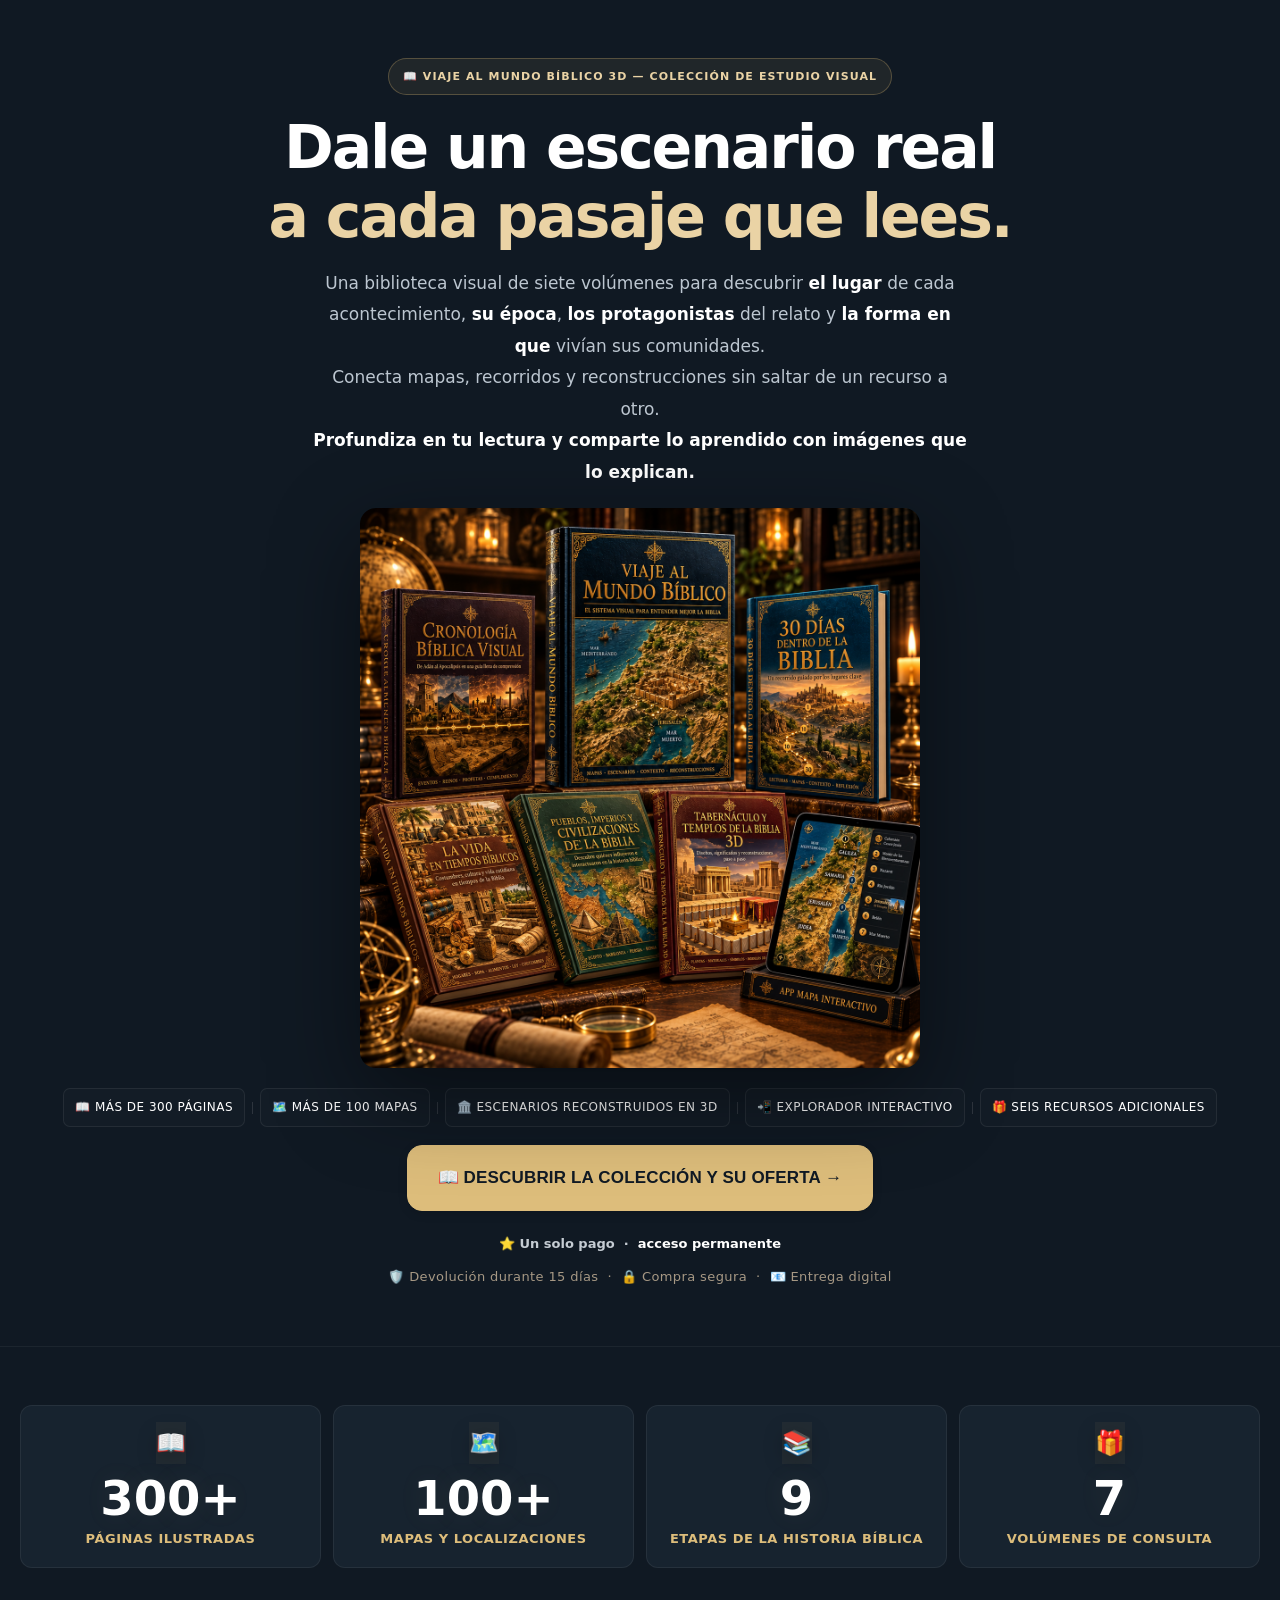
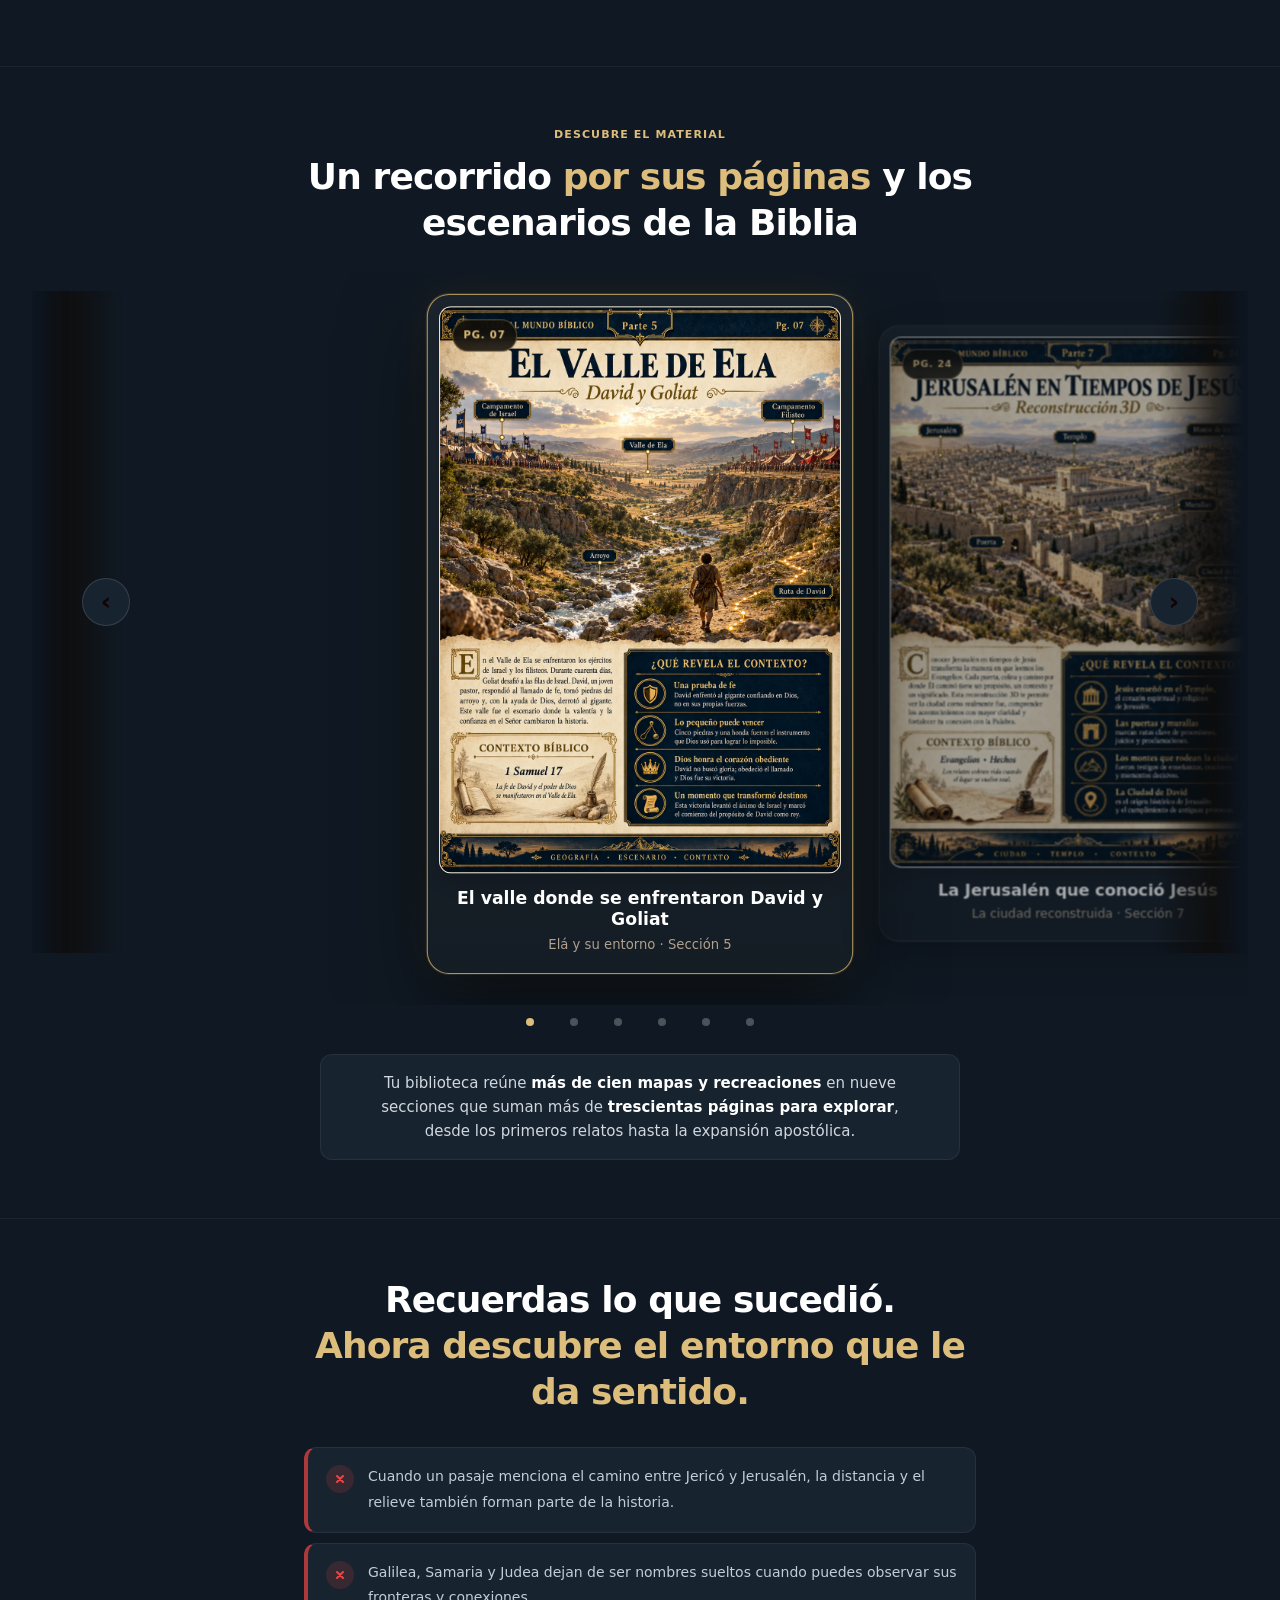
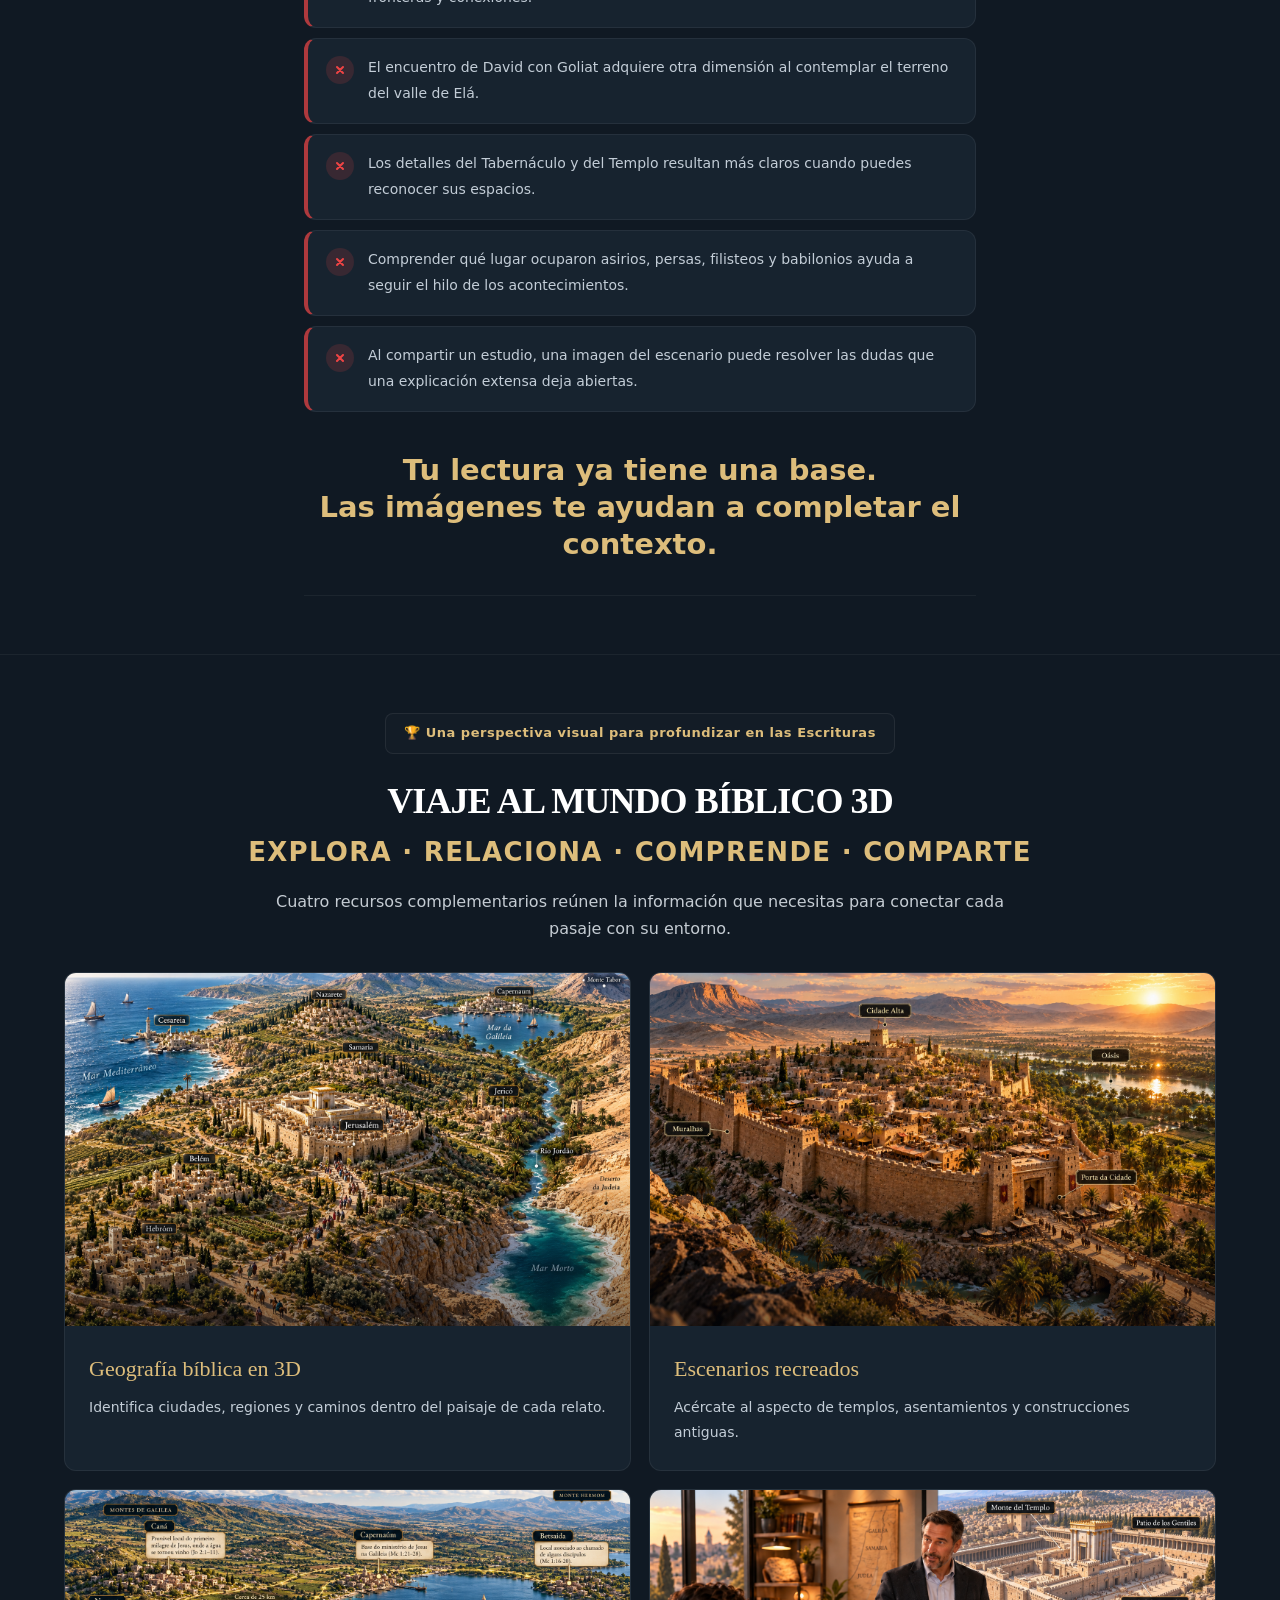
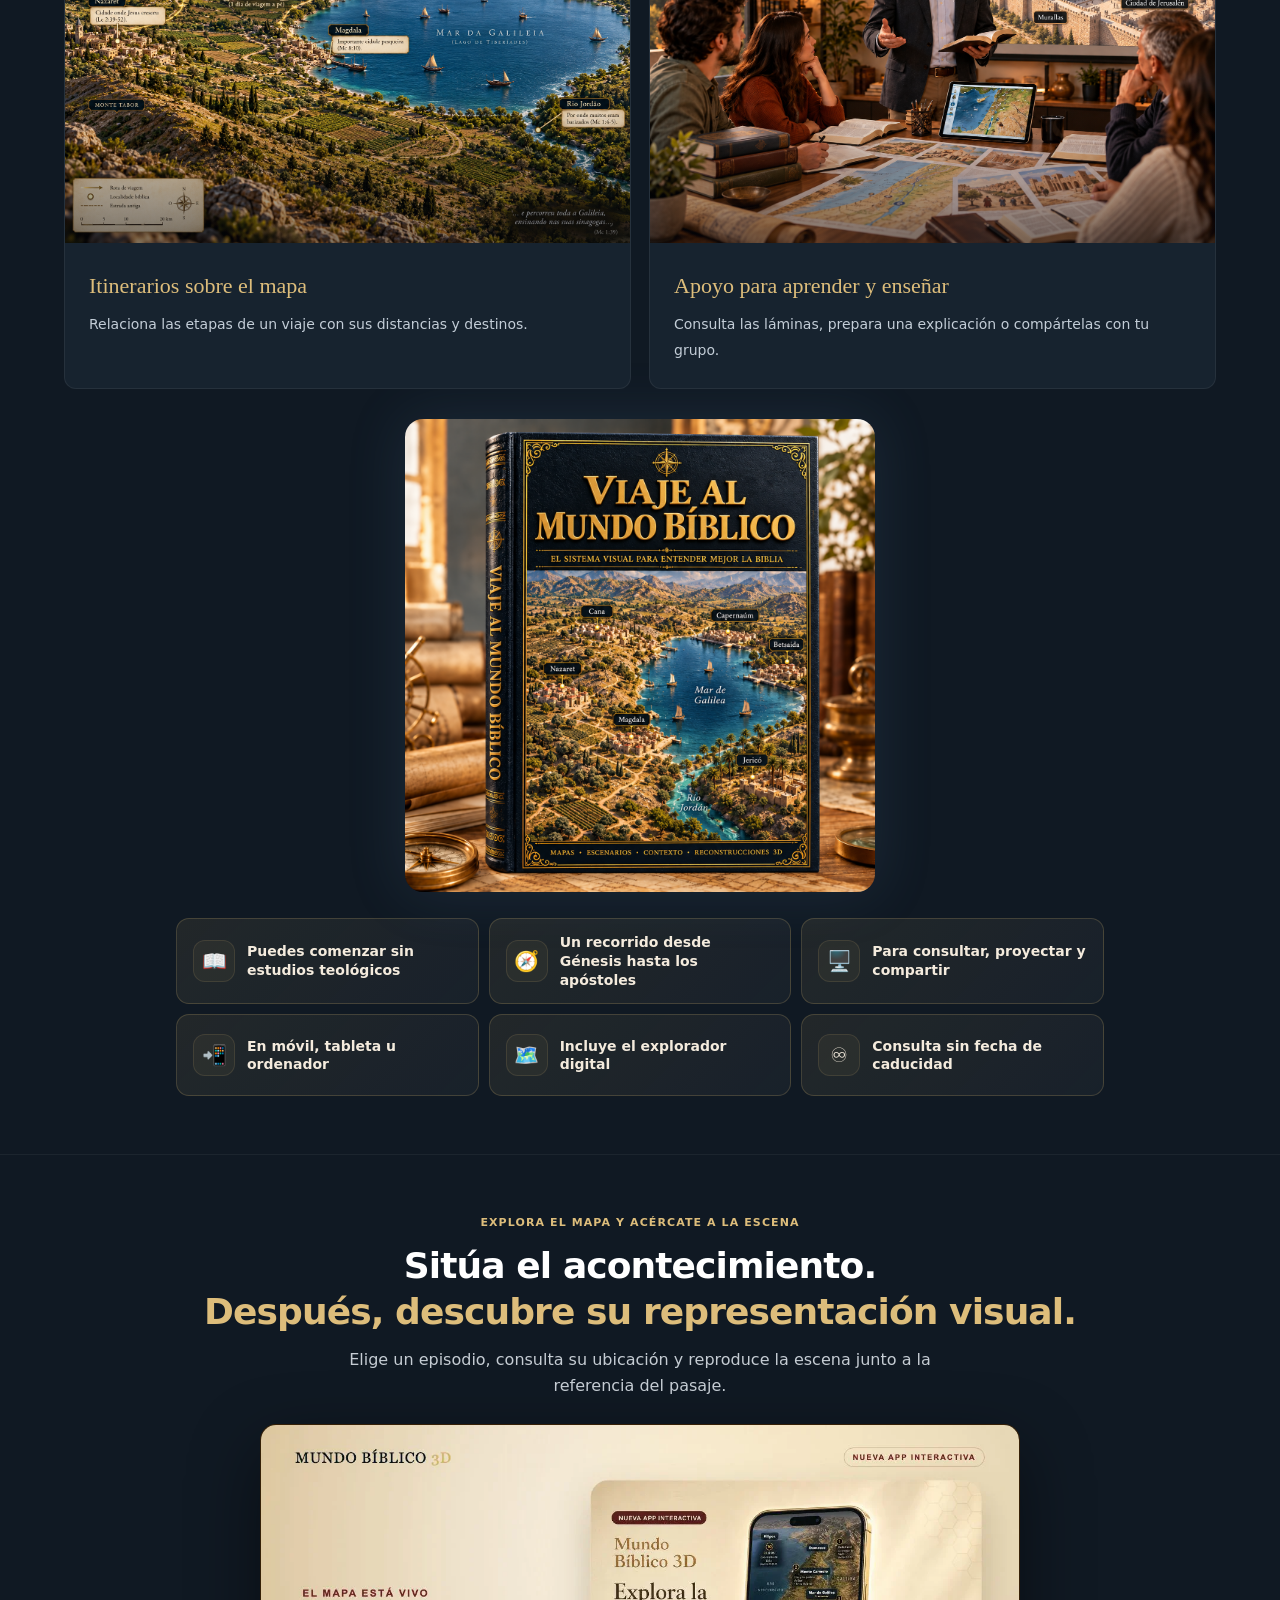
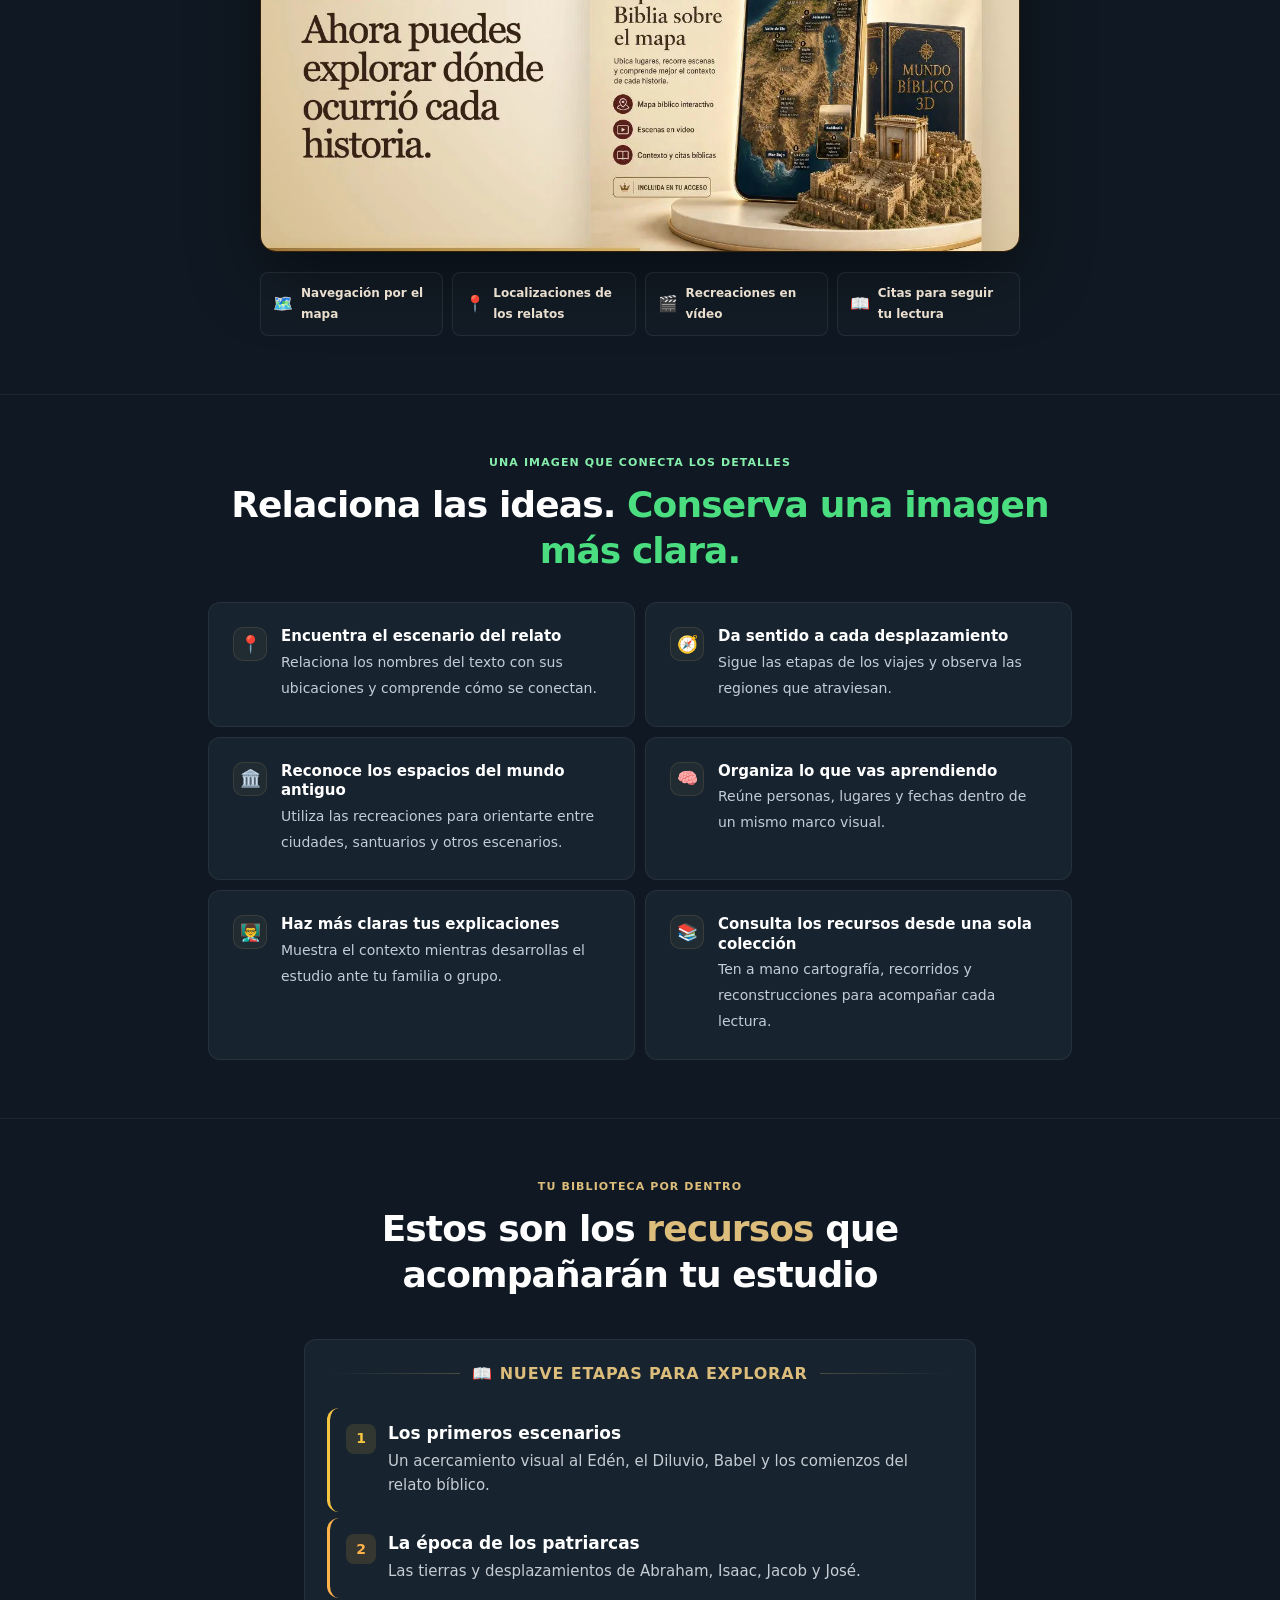
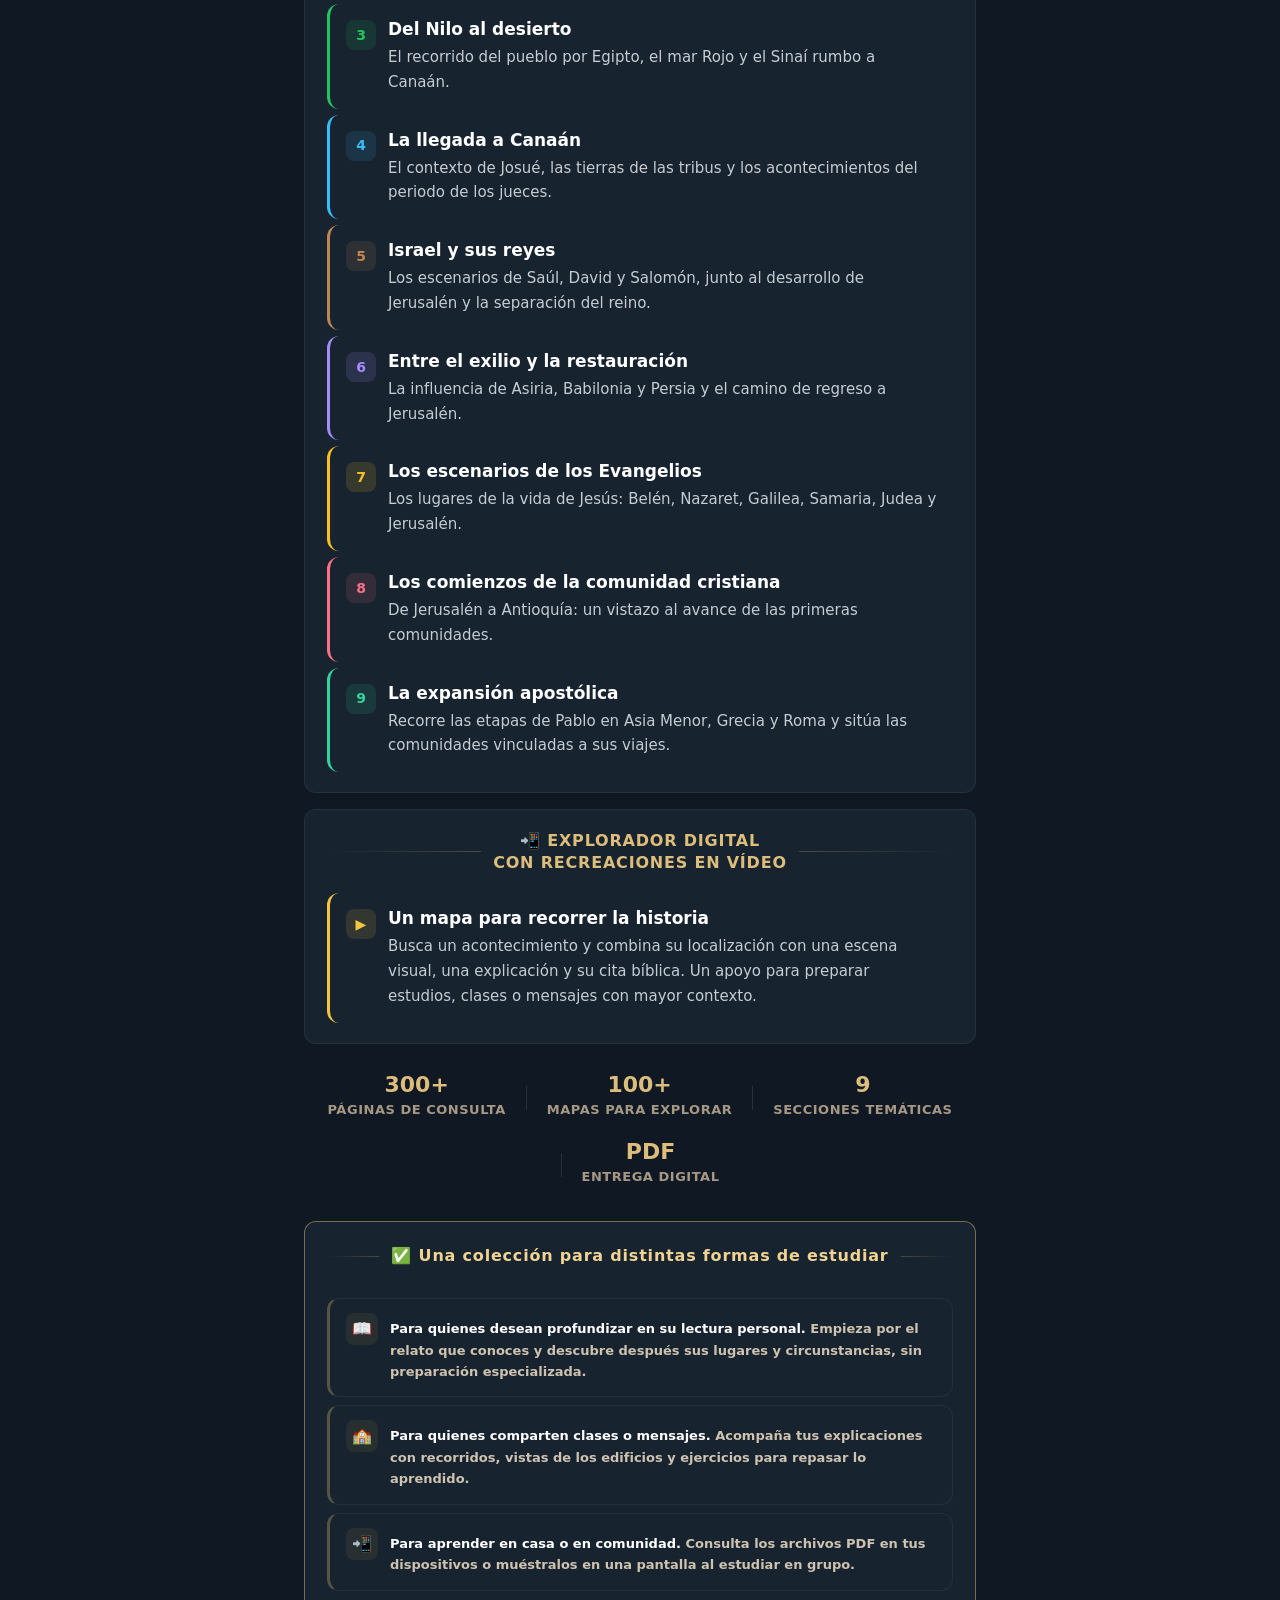
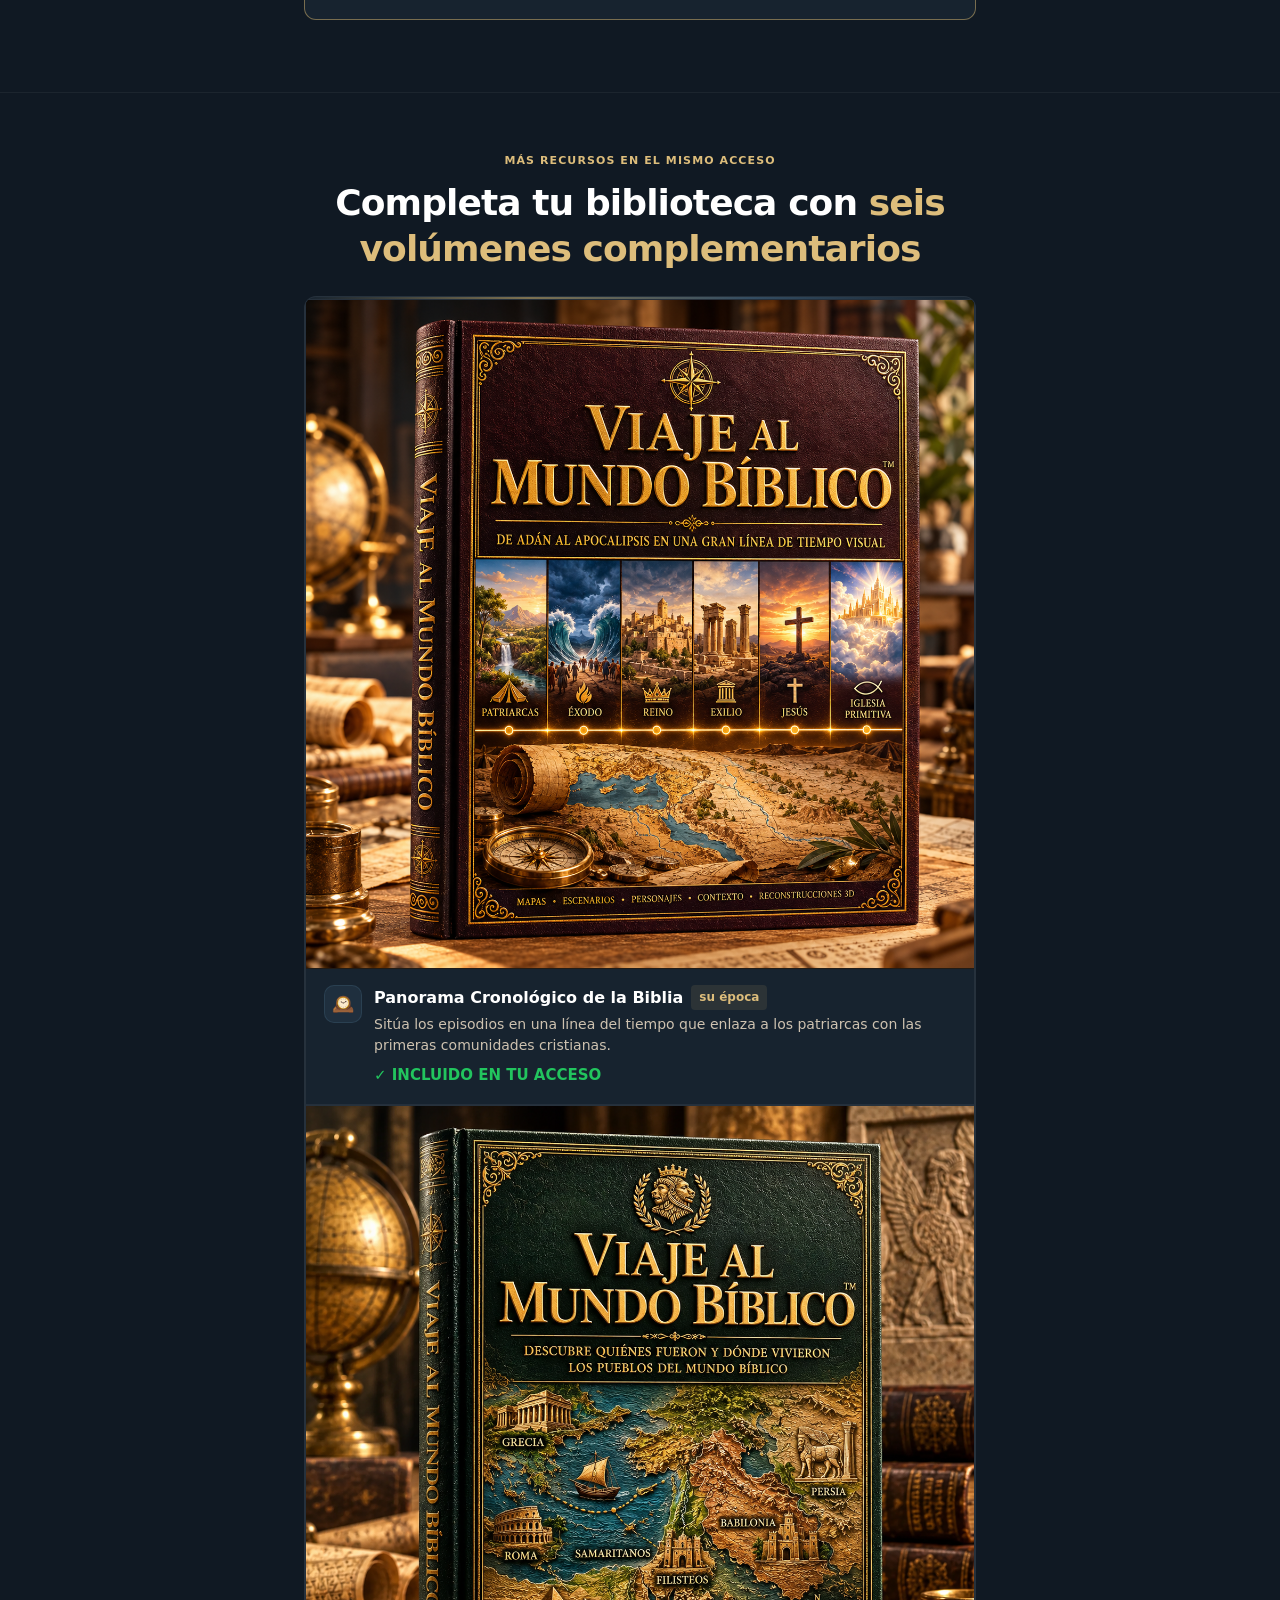
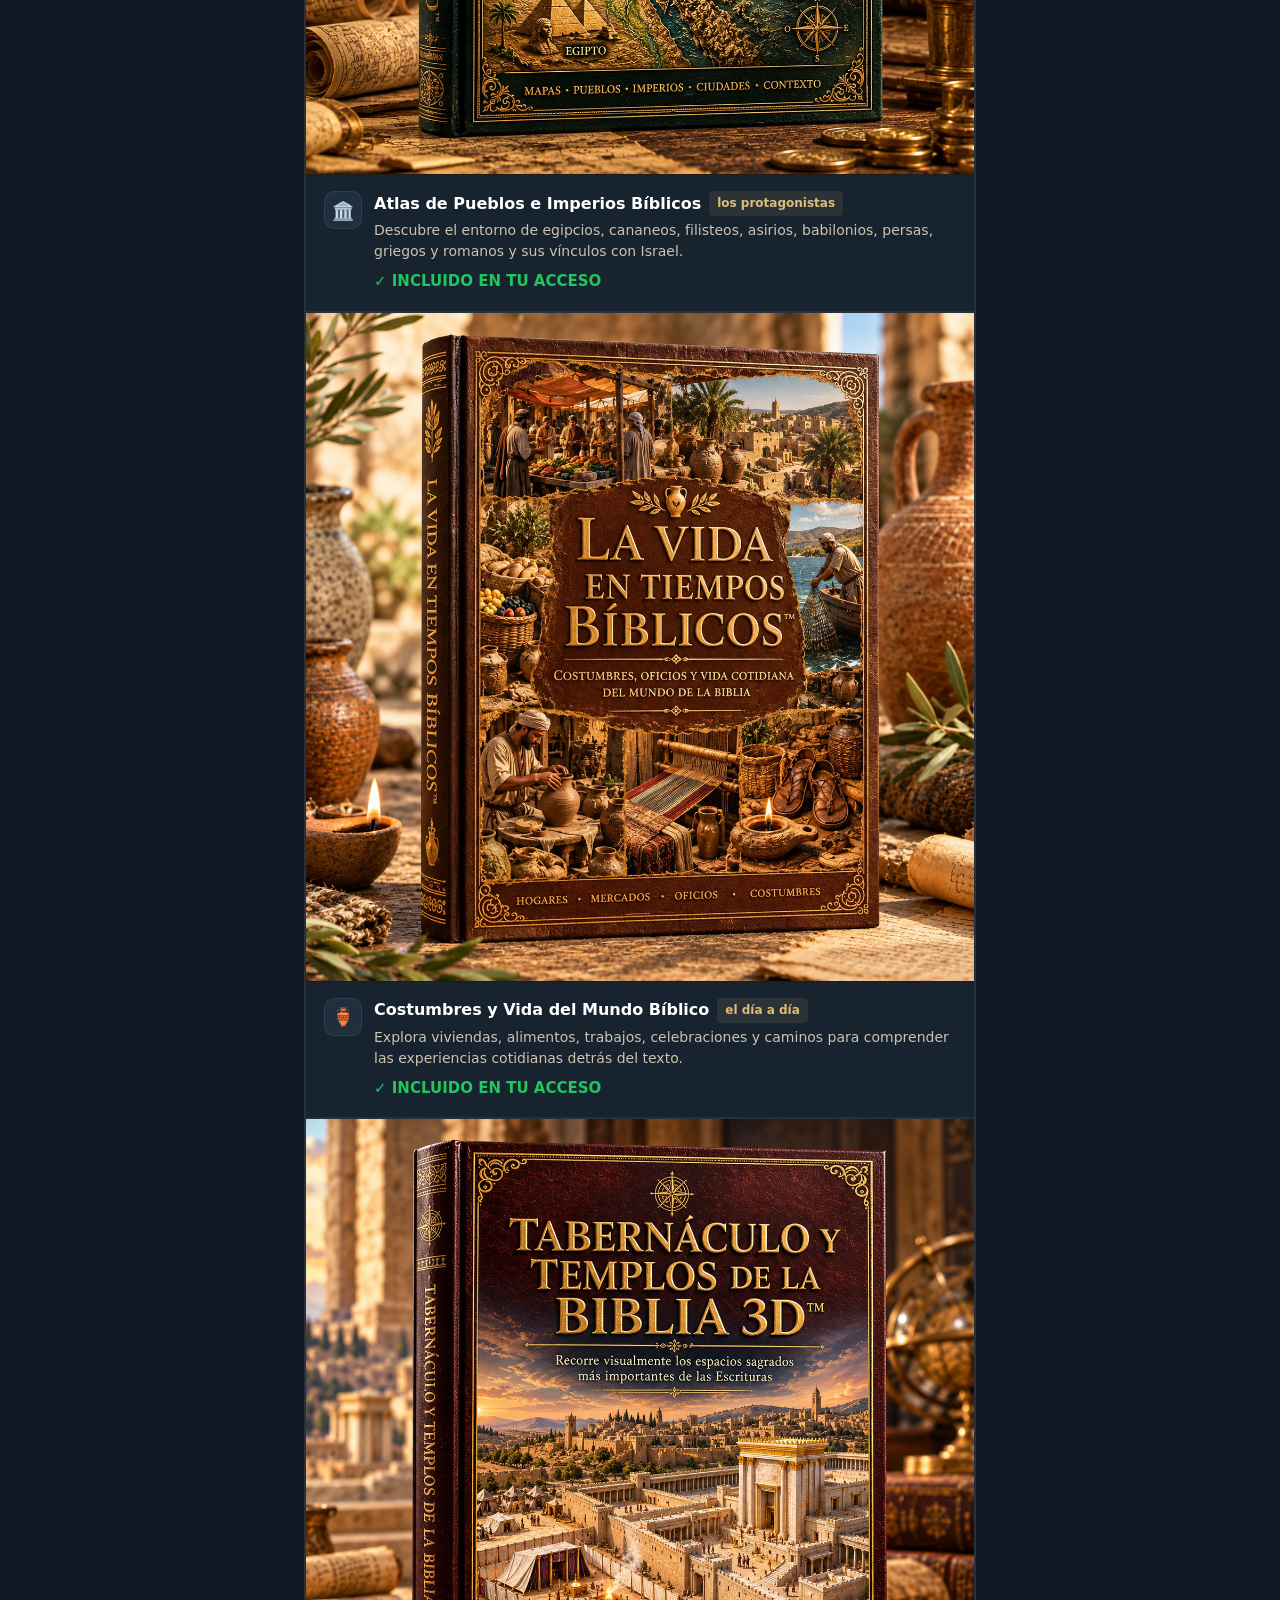
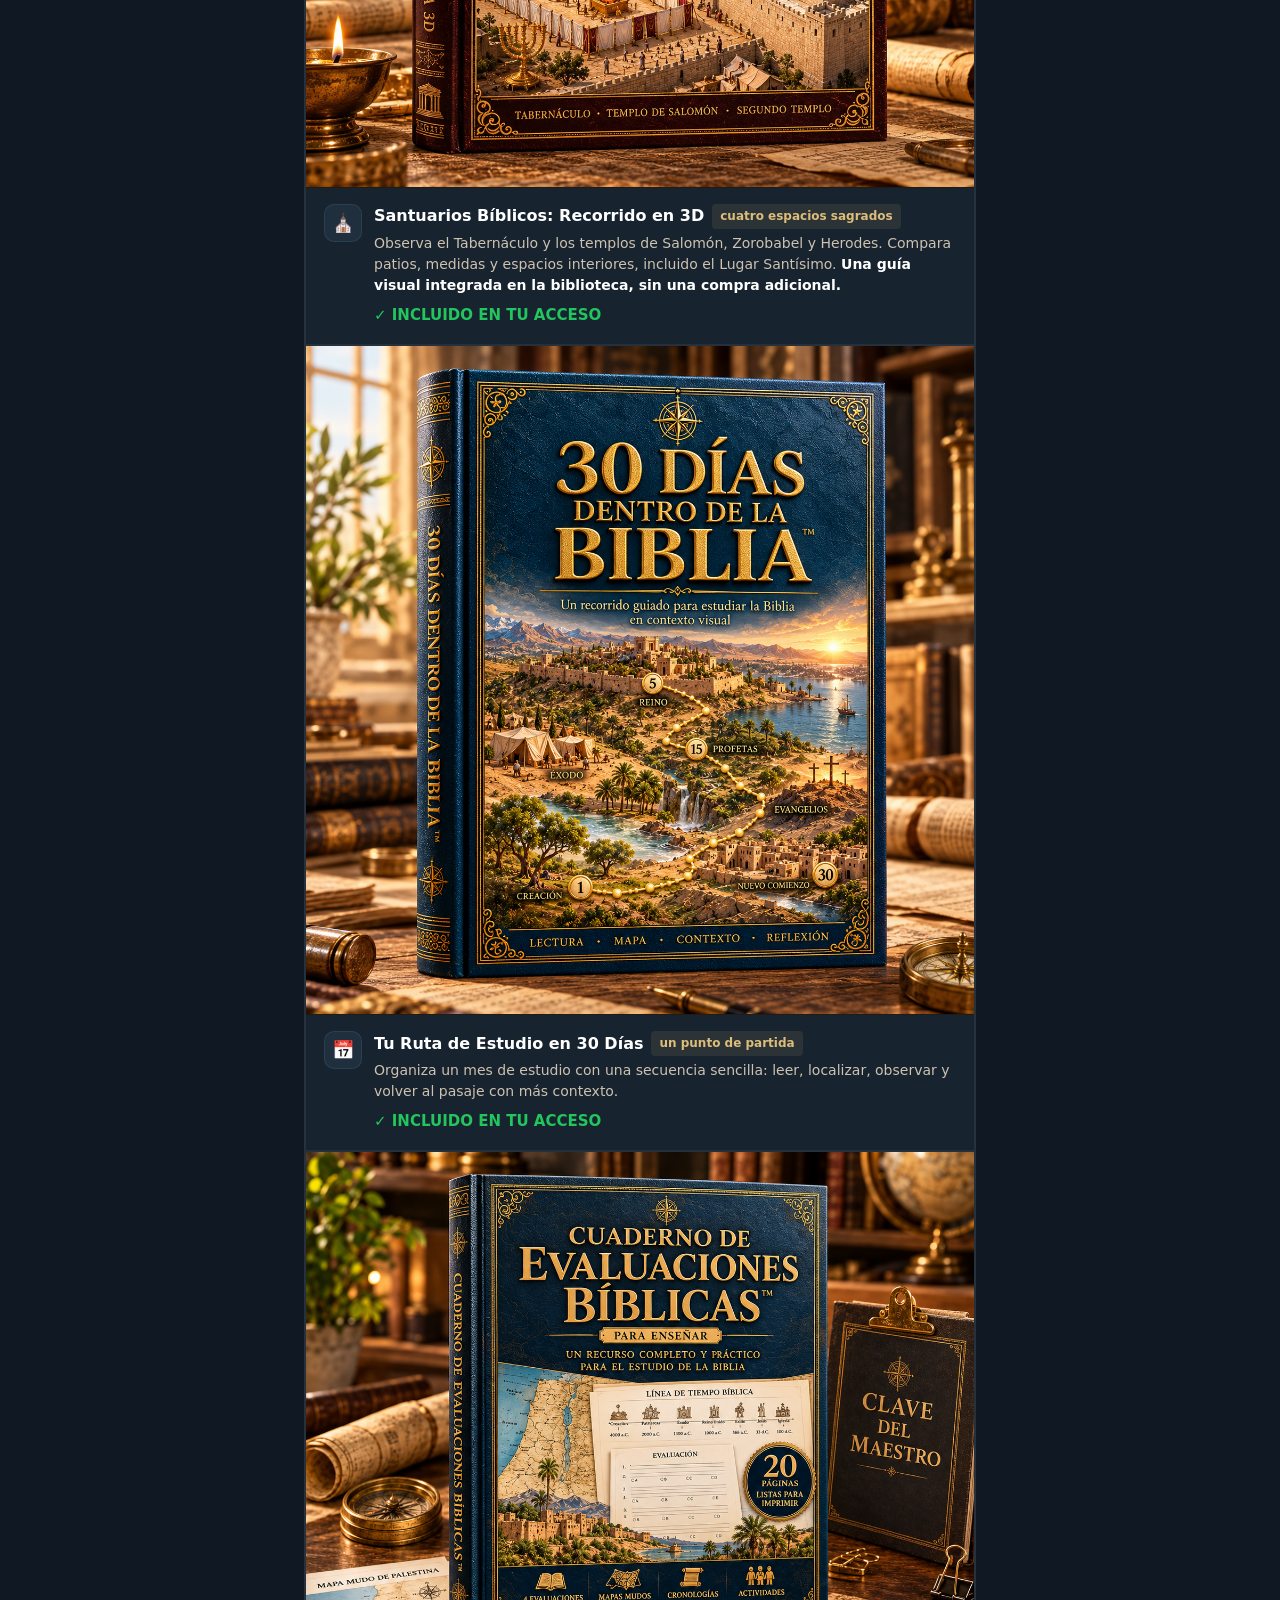
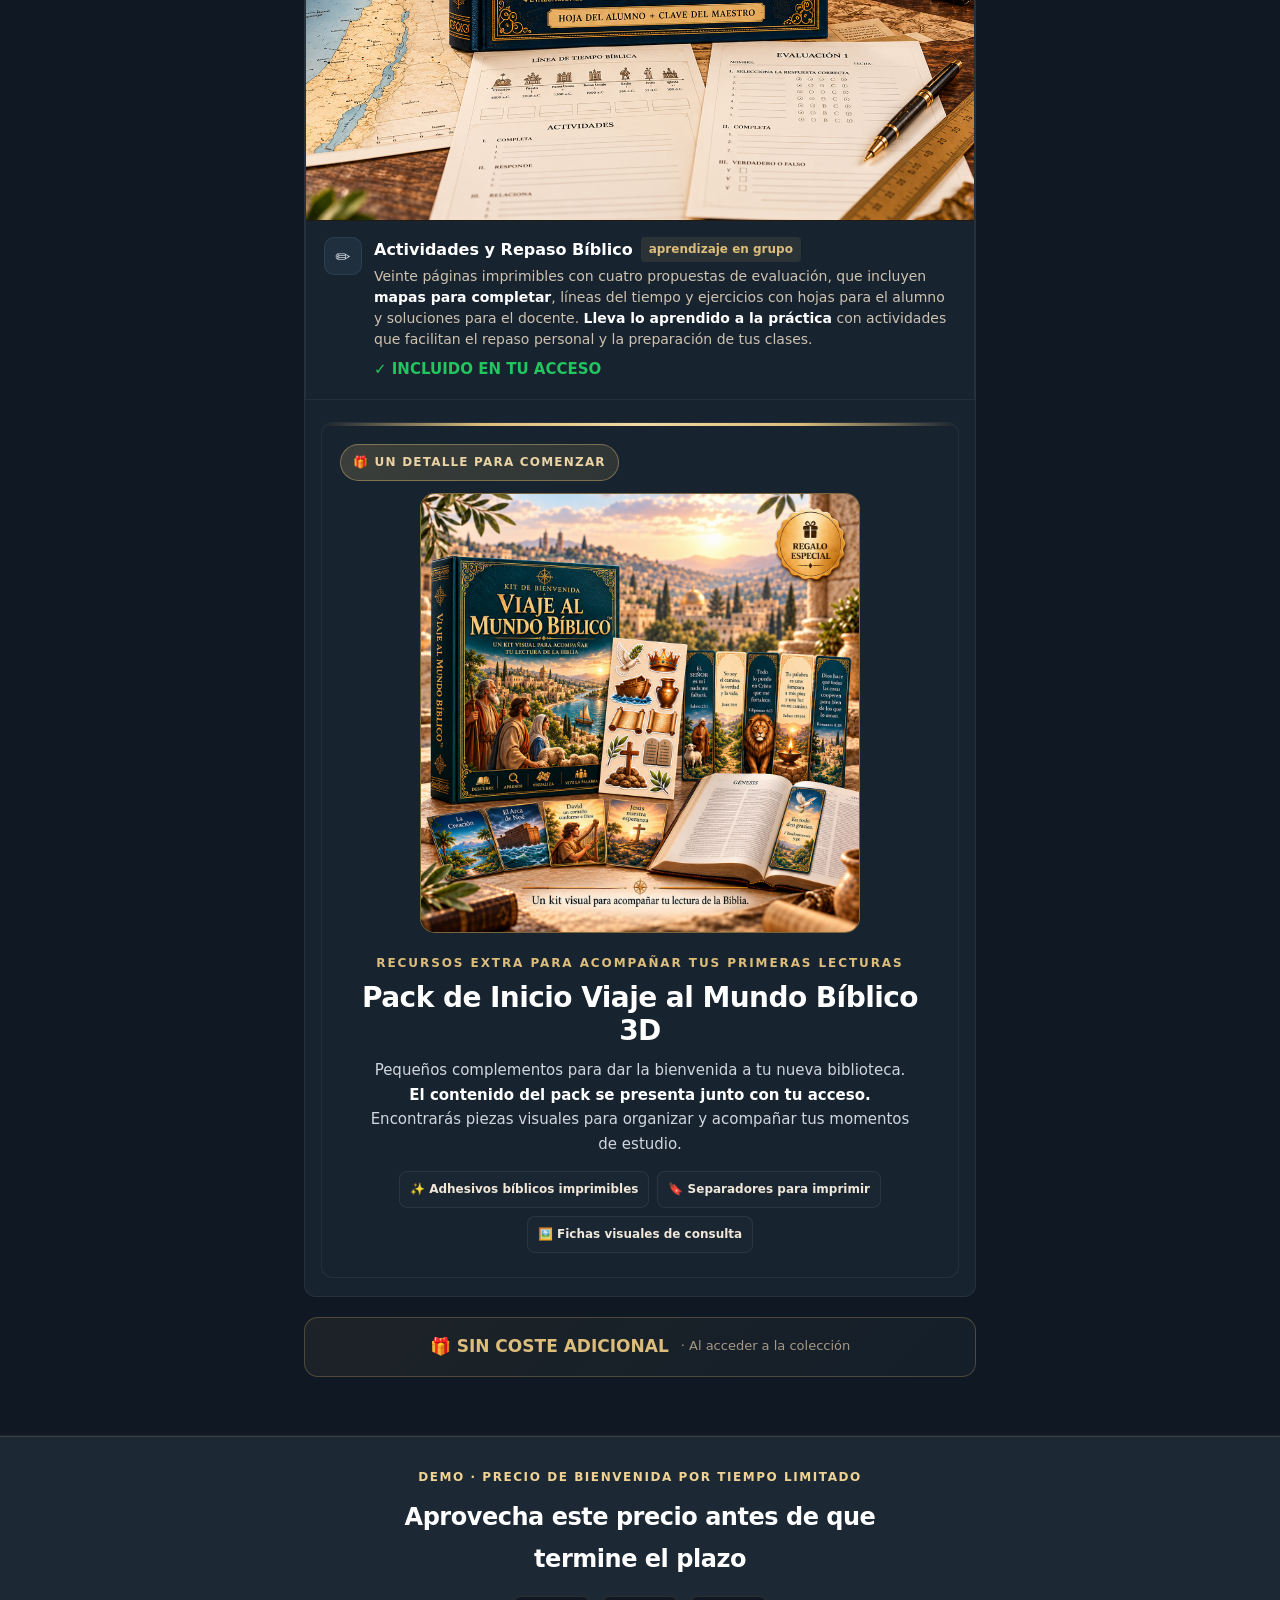
==== commit e95faf77: "update" ====
--- a/index.html
+++ b/index.html
@@ -1,1153 +1,6 @@
-<!DOCTYPE html><html lang="es-ES"><head><meta charset="utf-8"><meta name="download_date" content="2026-10-14T22:09:22.698Z"/><meta name="viewport" content="width=device-width, initial-scale=1.0"><style>/*! tailwindcss v4.2.1 | MIT License | https://tailwindcss.com */@layer properties{@supports (((-webkit-hyphens:none)) and (not (margin-trim:inline))) or ((-moz-orient:inline) and (not (color:rgb(from red r g b)))){*,:before,:after,::backdrop{--tw-translate-x:0;--tw-translate-y:0;--tw-translate-z:0;--tw-scale-x:1;--tw-scale-y:1;--tw-scale-z:1;--tw-rotate-x:initial;--tw-rotate-y:initial;--tw-rotate-z:initial;--tw-skew-x:initial;--tw-skew-y:initial;--tw-space-y-reverse:0;--tw-border-style:solid;--tw-gradient-position:initial;--tw-gradient-from:#0000;--tw-gradient-via:#0000;--tw-gradient-to:#0000;--tw-gradient-stops:initial;--tw-gradient-via-stops:initial;--tw-gradient-from-position:0%;--tw-gradient-via-position:50%;--tw-gradient-to-position:100%;--tw-leading:initial;--tw-font-weight:initial;--tw-tracking:initial;--tw-ordinal:initial;--tw-slashed-zero:initial;--tw-numeric-figure:initial;--tw-numeric-spacing:initial;--tw-numeric-fraction:initial;--tw-shadow:0 0 #0000;--tw-shadow-color:initial;--tw-shadow-alpha:100%;--tw-inset-shadow:0 0 #0000;--tw-inset-shadow-color:initial;--tw-inset-shadow-alpha:100%;--tw-ring-color:initial;--tw-ring-shadow:0 0 #0000;--tw-inset-ring-color:initial;--tw-inset-ring-shadow:0 0 #0000;--tw-ring-inset:initial;--tw-ring-offset-width:0px;--tw-ring-offset-color:#fff;--tw-ring-offset-shadow:0 0 #0000;--tw-outline-style:solid;--tw-blur:initial;--tw-brightness:initial;--tw-contrast:initial;--tw-grayscale:initial;--tw-hue-rotate:initial;--tw-invert:initial;--tw-opacity:initial;--tw-saturate:initial;--tw-sepia:initial;--tw-drop-shadow:initial;--tw-drop-shadow-color:initial;--tw-drop-shadow-alpha:100%;--tw-drop-shadow-size:initial;--tw-backdrop-blur:initial;--tw-backdrop-brightness:initial;--tw-backdrop-contrast:initial;--tw-backdrop-grayscale:initial;--tw-backdrop-hue-rotate:initial;--tw-backdrop-invert:initial;--tw-backdrop-opacity:initial;--tw-backdrop-saturate:initial;--tw-backdrop-sepia:initial;--tw-duration:initial;--tw-ease:initial}}}@layer theme{:root,:host{--font-sans:ui-sans-serif, system-ui, sans-serif, "Apple Color Emoji", "Segoe UI Emoji", "Segoe UI Symbol", "Noto Color Emoji";--font-mono:ui-monospace, SFMono-Regular, Menlo, Monaco, Consolas, "Liberation Mono", "Courier New", monospace;--color-red-50:oklch(97.1% .013 17.38);--color-red-100:oklch(93.6% .032 17.717);--color-red-200:oklch(88.5% .062 18.334);--color-red-300:oklch(80.8% .114 19.571);--color-red-400:oklch(70.4% .191 22.216);--color-red-500:oklch(63.7% .237 25.331);--color-red-600:oklch(57.7% .245 27.325);--color-red-700:oklch(50.5% .213 27.518);--color-red-900:oklch(39.6% .141 25.723);--color-amber-50:oklch(98.7% .022 95.277);--color-amber-100:oklch(96.2% .059 95.617);--color-amber-200:oklch(92.4% .12 95.746);--color-amber-300:oklch(87.9% .169 91.605);--color-amber-400:oklch(82.8% .189 84.429);--color-amber-500:oklch(76.9% .188 70.08);--color-amber-600:oklch(66.6% .179 58.318);--color-amber-700:oklch(55.5% .163 48.998);--color-amber-800:oklch(47.3% .137 46.201);--color-amber-900:oklch(41.4% .112 45.904);--color-yellow-100:oklch(97.3% .071 103.193);--color-yellow-400:oklch(85.2% .199 91.936);--color-yellow-600:oklch(68.1% .162 75.834);--color-green-50:oklch(98.2% .018 155.826);--color-green-100:oklch(96.2% .044 156.743);--color-green-200:oklch(92.5% .084 155.995);--color-green-400:oklch(79.2% .209 151.711);--color-green-500:oklch(72.3% .219 149.579);--color-green-600:oklch(62.7% .194 149.214);--color-green-700:oklch(52.7% .154 150.069);--color-green-900:oklch(39.3% .095 152.535);--color-emerald-50:oklch(97.9% .021 166.113);--color-emerald-100:oklch(95% .052 163.051);--color-emerald-400:oklch(76.5% .177 163.223);--color-emerald-500:oklch(69.6% .17 162.48);--color-emerald-600:oklch(59.6% .145 163.225);--color-emerald-900:oklch(37.8% .077 168.94);--color-teal-50:oklch(98.4% .014 180.72);--color-teal-600:oklch(60% .118 184.704);--color-blue-50:oklch(97% .014 254.604);--color-blue-100:oklch(93.2% .032 255.585);--color-blue-200:oklch(88.2% .059 254.128);--color-blue-400:oklch(70.7% .165 254.624);--color-blue-500:oklch(62.3% .214 259.815);--color-blue-600:oklch(54.6% .245 262.881);--color-blue-700:oklch(48.8% .243 264.376);--color-blue-800:oklch(42.4% .199 265.638);--color-violet-50:oklch(96.9% .016 293.756);--color-violet-200:oklch(89.4% .057 293.283);--color-violet-800:oklch(43.2% .232 292.759);--color-purple-100:oklch(94.6% .033 307.174);--color-purple-600:oklch(55.8% .288 302.321);--color-purple-700:oklch(49.6% .265 301.924);--color-slate-100:oklch(96.8% .007 247.896);--color-slate-700:oklch(37.2% .044 257.287);--color-slate-800:oklch(27.9% .041 260.031);--color-gray-50:oklch(98.5% .002 247.839);--color-gray-100:oklch(96.7% .003 264.542);--color-gray-200:oklch(92.8% .006 264.531);--color-gray-300:oklch(87.2% .01 258.338);--color-gray-400:oklch(70.7% .022 261.325);--color-gray-500:oklch(55.1% .027 264.364);--color-gray-600:oklch(44.6% .03 256.802);--color-gray-700:oklch(37.3% .034 259.733);--color-gray-800:oklch(27.8% .033 256.848);--color-gray-900:oklch(21% .034 264.665);--color-gray-950:oklch(13% .028 261.692);--color-black:#000;--color-white:#fff;--spacing:.25rem;--container-xs:20rem;--container-sm:24rem;--container-md:28rem;--container-lg:32rem;--container-xl:36rem;--container-2xl:42rem;--container-3xl:48rem;--container-4xl:56rem;--container-5xl:64rem;--container-6xl:72rem;--text-xs:.75rem;--text-xs--line-height:calc(1 / .75);--text-sm:.875rem;--text-sm--line-height:calc(1.25 / .875);--text-base:1rem;--text-base--line-height: 1.5 ;--text-lg:1.125rem;--text-lg--line-height:calc(1.75 / 1.125);--text-xl:1.25rem;--text-xl--line-height:calc(1.75 / 1.25);--text-2xl:1.5rem;--text-2xl--line-height:calc(2 / 1.5);--text-3xl:1.875rem;--text-3xl--line-height: 1.2 ;--text-4xl:2.25rem;--text-4xl--line-height:calc(2.5 / 2.25);--text-5xl:3rem;--text-5xl--line-height:1;--text-6xl:3.75rem;--text-6xl--line-height:1;--font-weight-light:300;--font-weight-normal:400;--font-weight-medium:500;--font-weight-semibold:600;--font-weight-bold:700;--font-weight-extrabold:800;--font-weight-black:900;--tracking-wide:.025em;--tracking-wider:.05em;--tracking-widest:.1em;--leading-tight:1.25;--leading-snug:1.375;--leading-relaxed:1.625;--radius-md:.375rem;--radius-lg:.5rem;--radius-xl:.75rem;--radius-2xl:1rem;--radius-3xl:1.5rem;--ease-in-out:cubic-bezier(.4, 0, .2, 1);--animate-spin:spin 1s linear infinite;--animate-ping:ping 1s cubic-bezier(0, 0, .2, 1) infinite;--animate-pulse:pulse 2s cubic-bezier(.4, 0, .6, 1) infinite;--blur-sm:8px;--blur-md:12px;--blur-xl:24px;--default-transition-duration:.15s;--default-transition-timing-function:cubic-bezier(.4, 0, .2, 1);--default-font-family:var(--font-sans);--default-mono-font-family:var(--font-mono)}}@layer base{*,:after,:before,::backdrop{box-sizing:border-box;border:0 solid;margin:0;padding:0}::file-selector-button{box-sizing:border-box;border:0 solid;margin:0;padding:0}html,:host{-webkit-text-size-adjust:100%;tab-size:4;line-height:1.5;font-family:var(--default-font-family,ui-sans-serif, system-ui, sans-serif, "Apple Color Emoji", "Segoe UI Emoji", "Segoe UI Symbol", "Noto Color Emoji");font-feature-settings:var(--default-font-feature-settings,normal);font-variation-settings:var(--default-font-variation-settings,normal);-webkit-tap-highlight-color:transparent}hr{height:0;color:inherit;border-top-width:1px}abbr:where([title]){-webkit-text-decoration:underline dotted;text-decoration:underline dotted}h1,h2,h3,h4,h5,h6{font-size:inherit;font-weight:inherit}a{color:inherit;-webkit-text-decoration:inherit;text-decoration:inherit}b,strong{font-weight:bolder}code,kbd,samp,pre{font-family:var(--default-mono-font-family,ui-monospace, SFMono-Regular, Menlo, Monaco, Consolas, "Liberation Mono", "Courier New", monospace);font-feature-settings:var(--default-mono-font-feature-settings,normal);font-variation-settings:var(--default-mono-font-variation-settings,normal);font-size:1em}small{font-size:80%}sub,sup{vertical-align:baseline;font-size:75%;line-height:0;position:relative}sub{bottom:-.25em}sup{top:-.5em}table{text-indent:0;border-color:inherit;border-collapse:collapse}:-moz-focusring{outline:auto}progress{vertical-align:baseline}summary{display:list-item}ol,ul,menu{list-style:none}img,svg,video,canvas,audio,iframe,embed,object{vertical-align:middle;display:block}img,video{max-width:100%;height:auto}button,input,select,optgroup,textarea{font:inherit;font-feature-settings:inherit;font-variation-settings:inherit;letter-spacing:inherit;color:inherit;opacity:1;background-color:#0000;border-radius:0}::file-selector-button{font:inherit;font-feature-settings:inherit;font-variation-settings:inherit;letter-spacing:inherit;color:inherit;opacity:1;background-color:#0000;border-radius:0}:where(select:is([multiple],[size])) optgroup{font-weight:bolder}:where(select:is([multiple],[size])) optgroup option{padding-inline-start:20px}::file-selector-button{margin-inline-end:4px}::placeholder{opacity:1}@supports (not ((-webkit-appearance:-apple-pay-button))) or (contain-intrinsic-size:1px){::placeholder{color:currentColor}@supports (color:color-mix(in lab,red,red)){::placeholder{color:color-mix(in oklab,currentcolor 50%,transparent)}}}textarea{resize:vertical}::-webkit-search-decoration{-webkit-appearance:none}::-webkit-date-and-time-value{min-height:1lh;text-align:inherit}::-webkit-datetime-edit{display:inline-flex}::-webkit-datetime-edit-fields-wrapper{padding:0}::-webkit-datetime-edit{padding-block:0}::-webkit-datetime-edit-year-field{padding-block:0}::-webkit-datetime-edit-month-field{padding-block:0}::-webkit-datetime-edit-day-field{padding-block:0}::-webkit-datetime-edit-hour-field{padding-block:0}::-webkit-datetime-edit-minute-field{padding-block:0}::-webkit-datetime-edit-second-field{padding-block:0}::-webkit-datetime-edit-millisecond-field{padding-block:0}::-webkit-datetime-edit-meridiem-field{padding-block:0}::-webkit-calendar-picker-indicator{line-height:1}:-moz-ui-invalid{box-shadow:none}button,input:where([type=button],[type=reset],[type=submit]){appearance:button}::file-selector-button{appearance:button}::-webkit-inner-spin-button{height:auto}::-webkit-outer-spin-button{height:auto}[hidden]:where(:not([hidden=until-found])){display:none!important}}@layer components;@layer utilities{.pointer-events-none{pointer-events:none}.collapse{visibility:collapse}.invisible{visibility:hidden}.visible{visibility:visible}.sr-only{clip-path:inset(50%);white-space:nowrap;border-width:0;width:1px;height:1px;margin:-1px;padding:0;position:absolute;overflow:hidden}.absolute{position:absolute}.fixed{position:fixed}.relative{position:relative}.static{position:static}.sticky{position:sticky}.-inset-2{inset:calc(var(--spacing) * -2)}.inset-0{inset:calc(var(--spacing) * 0)}.start{inset-inline-start:var(--spacing)}.end{inset-inline-end:var(--spacing)}.-top-1{top:calc(var(--spacing) * -1)}.-top-2{top:calc(var(--spacing) * -2)}.top-0{top:calc(var(--spacing) * 0)}.top-1\/2{top:50%}.top-14{top:calc(var(--spacing) * 14)}.-right-1{right:calc(var(--spacing) * -1)}.-right-2{right:calc(var(--spacing) * -2)}.right-0{right:calc(var(--spacing) * 0)}.right-2{right:calc(var(--spacing) * 2)}.right-3{right:calc(var(--spacing) * 3)}.right-4{right:calc(var(--spacing) * 4)}.-bottom-1{bottom:calc(var(--spacing) * -1)}.-bottom-4{bottom:calc(var(--spacing) * -4)}.bottom-0{bottom:calc(var(--spacing) * 0)}.bottom-3{bottom:calc(var(--spacing) * 3)}.-left-2{left:calc(var(--spacing) * -2)}.-left-\[9999px\]{left:-9999px}.left-0{left:calc(var(--spacing) * 0)}.left-1\/2{left:50%}.left-4{left:calc(var(--spacing) * 4)}.isolate{isolation:isolate}.z-10{z-index:10}.z-20{z-index:20}.z-30{z-index:30}.z-40{z-index:40}.z-50{z-index:50}.z-\[60\]{z-index:60}.z-\[70\]{z-index:70}.z-\[80\]{z-index:80}.z-\[100\]{z-index:100}.z-\[2147483647\]{z-index:2147483647}.order-1{order:1}.order-2{order:2}.order-first{order:-9999}.container{width:100%}@media(min-width:40rem){.container{max-width:40rem}}@media(min-width:48rem){.container{max-width:48rem}}@media(min-width:64rem){.container{max-width:64rem}}@media(min-width:80rem){.container{max-width:80rem}}@media(min-width:96rem){.container{max-width:96rem}}.mx-1{margin-inline:calc(var(--spacing) * 1)}.mx-2{margin-inline:calc(var(--spacing) * 2)}.mx-4{margin-inline:calc(var(--spacing) * 4)}.mx-auto{margin-inline:auto}.my-2{margin-block:calc(var(--spacing) * 2)}.my-3{margin-block:calc(var(--spacing) * 3)}.my-4{margin-block:calc(var(--spacing) * 4)}.my-5{margin-block:calc(var(--spacing) * 5)}.my-6{margin-block:calc(var(--spacing) * 6)}.-mt-1{margin-top:calc(var(--spacing) * -1)}.-mt-2{margin-top:calc(var(--spacing) * -2)}.-mt-3{margin-top:calc(var(--spacing) * -3)}.-mt-4{margin-top:calc(var(--spacing) * -4)}.-mt-6{margin-top:calc(var(--spacing) * -6)}.-mt-8{margin-top:calc(var(--spacing) * -8)}.-mt-12{margin-top:calc(var(--spacing) * -12)}.-mt-16{margin-top:calc(var(--spacing) * -16)}.mt-0{margin-top:calc(var(--spacing) * 0)}.mt-0\.5{margin-top:calc(var(--spacing) * .5)}.mt-1{margin-top:calc(var(--spacing) * 1)}.mt-1\.5{margin-top:calc(var(--spacing) * 1.5)}.mt-2{margin-top:calc(var(--spacing) * 2)}.mt-3{margin-top:calc(var(--spacing) * 3)}.mt-4{margin-top:calc(var(--spacing) * 4)}.mt-5{margin-top:calc(var(--spacing) * 5)}.mt-6{margin-top:calc(var(--spacing) * 6)}.mt-8{margin-top:calc(var(--spacing) * 8)}.mt-10{margin-top:calc(var(--spacing) * 10)}.mt-12{margin-top:calc(var(--spacing) * 12)}.mt-16{margin-top:calc(var(--spacing) * 16)}.mr-1{margin-right:calc(var(--spacing) * 1)}.mr-2\.5{margin-right:calc(var(--spacing) * 2.5)}.-mb-1{margin-bottom:calc(var(--spacing) * -1)}.-mb-2{margin-bottom:calc(var(--spacing) * -2)}.-mb-3{margin-bottom:calc(var(--spacing) * -3)}.-mb-4{margin-bottom:calc(var(--spacing) * -4)}.-mb-6{margin-bottom:calc(var(--spacing) * -6)}.-mb-8{margin-bottom:calc(var(--spacing) * -8)}.-mb-12{margin-bottom:calc(var(--spacing) * -12)}.-mb-16{margin-bottom:calc(var(--spacing) * -16)}.mb-0{margin-bottom:calc(var(--spacing) * 0)}.mb-0\.5{margin-bottom:calc(var(--spacing) * .5)}.mb-1{margin-bottom:calc(var(--spacing) * 1)}.mb-1\.5{margin-bottom:calc(var(--spacing) * 1.5)}.mb-2{margin-bottom:calc(var(--spacing) * 2)}.mb-3{margin-bottom:calc(var(--spacing) * 3)}.mb-4{margin-bottom:calc(var(--spacing) * 4)}.mb-5{margin-bottom:calc(var(--spacing) * 5)}.mb-6{margin-bottom:calc(var(--spacing) * 6)}.mb-8{margin-bottom:calc(var(--spacing) * 8)}.mb-10{margin-bottom:calc(var(--spacing) * 10)}.mb-12{margin-bottom:calc(var(--spacing) * 12)}.mb-16{margin-bottom:calc(var(--spacing) * 16)}.ml-1\.5{margin-left:calc(var(--spacing) * 1.5)}.ml-2{margin-left:calc(var(--spacing) * 2)}.ml-3{margin-left:calc(var(--spacing) * 3)}.ml-auto{margin-left:auto}.block{display:block}.contents{display:contents}.flex{display:flex}.flow-root{display:flow-root}.grid{display:grid}.hidden{display:none}.inline{display:inline}.inline-block{display:inline-block}.inline-flex{display:inline-flex}.table{display:table}.h-0\.5{height:calc(var(--spacing) * .5)}.h-1\.5{height:calc(var(--spacing) * 1.5)}.h-2{height:calc(var(--spacing) * 2)}.h-2\.5{height:calc(var(--spacing) * 2.5)}.h-3{height:calc(var(--spacing) * 3)}.h-3\.5{height:calc(var(--spacing) * 3.5)}.h-4{height:calc(var(--spacing) * 4)}.h-5{height:calc(var(--spacing) * 5)}.h-6{height:calc(var(--spacing) * 6)}.h-7{height:calc(var(--spacing) * 7)}.h-8{height:calc(var(--spacing) * 8)}.h-10{height:calc(var(--spacing) * 10)}.h-12{height:calc(var(--spacing) * 12)}.h-14{height:calc(var(--spacing) * 14)}.h-16{height:calc(var(--spacing) * 16)}.h-20{height:calc(var(--spacing) * 20)}.h-24{height:calc(var(--spacing) * 24)}.h-44{height:calc(var(--spacing) * 44)}.h-\[5px\]{height:5px}.h-\[10px\]{height:10px}.h-\[18px\]{height:18px}.h-\[400px\]{height:400px}.h-\[460px\]{height:460px}.h-auto{height:auto}.h-full{height:100%}.h-px{height:1px}.max-h-0{max-height:calc(var(--spacing) * 0)}.max-h-12{max-height:calc(var(--spacing) * 12)}.max-h-96{max-height:calc(var(--spacing) * 96)}.max-h-\[55vh\]{max-height:55vh}.max-h-\[94vh\]{max-height:94vh}.min-h-\[44px\]{min-height:44px}.min-h-\[48px\]{min-height:48px}.min-h-\[120px\]{min-height:120px}.min-h-screen{min-height:100vh}.w-1\.5{width:calc(var(--spacing) * 1.5)}.w-2{width:calc(var(--spacing) * 2)}.w-2\.5{width:calc(var(--spacing) * 2.5)}.w-3{width:calc(var(--spacing) * 3)}.w-3\.5{width:calc(var(--spacing) * 3.5)}.w-4{width:calc(var(--spacing) * 4)}.w-5{width:calc(var(--spacing) * 5)}.w-6{width:calc(var(--spacing) * 6)}.w-7{width:calc(var(--spacing) * 7)}.w-8{width:calc(var(--spacing) * 8)}.w-10{width:calc(var(--spacing) * 10)}.w-12{width:calc(var(--spacing) * 12)}.w-14{width:calc(var(--spacing) * 14)}.w-16{width:calc(var(--spacing) * 16)}.w-20{width:calc(var(--spacing) * 20)}.w-24{width:calc(var(--spacing) * 24)}.w-40{width:calc(var(--spacing) * 40)}.w-44{width:calc(var(--spacing) * 44)}.w-64{width:calc(var(--spacing) * 64)}.w-80{width:calc(var(--spacing) * 80)}.w-\[10px\]{width:10px}.w-\[18px\]{width:18px}.w-\[420px\]{width:420px}.w-full{width:100%}.w-px{width:1px}.max-w-2xl{max-width:var(--container-2xl)}.max-w-3xl{max-width:var(--container-3xl)}.max-w-4xl{max-width:var(--container-4xl)}.max-w-5xl{max-width:var(--container-5xl)}.max-w-6xl{max-width:var(--container-6xl)}.max-w-\[60vw\]{max-width:60vw}.max-w-\[80\%\]{max-width:80%}.max-w-lg{max-width:var(--container-lg)}.max-w-md{max-width:var(--container-md)}.max-w-sm{max-width:var(--container-sm)}.max-w-xl{max-width:var(--container-xl)}.max-w-xs{max-width:var(--container-xs)}.min-w-0{min-width:calc(var(--spacing) * 0)}.flex-1{flex:1}.flex-shrink{flex-shrink:1}.flex-shrink-0{flex-shrink:0}.shrink{flex-shrink:1}.shrink-0{flex-shrink:0}.grow{flex-grow:1}.-translate-x-1\/2{--tw-translate-x: -50% ;translate:var(--tw-translate-x) var(--tw-translate-y)}.translate-x-full{--tw-translate-x:100%;translate:var(--tw-translate-x) var(--tw-translate-y)}.-translate-y-1\/2{--tw-translate-y: -50% ;translate:var(--tw-translate-x) var(--tw-translate-y)}.-translate-y-full{--tw-translate-y:-100%;translate:var(--tw-translate-x) var(--tw-translate-y)}.translate-y-0{--tw-translate-y:calc(var(--spacing) * 0);translate:var(--tw-translate-x) var(--tw-translate-y)}.translate-y-full{--tw-translate-y:100%;translate:var(--tw-translate-x) var(--tw-translate-y)}.scale-110{--tw-scale-x:110%;--tw-scale-y:110%;--tw-scale-z:110%;scale:var(--tw-scale-x) var(--tw-scale-y)}.rotate-180{rotate:180deg}.transform{transform:var(--tw-rotate-x,) var(--tw-rotate-y,) var(--tw-rotate-z,) var(--tw-skew-x,) var(--tw-skew-y,)}.animate-ping{animation:var(--animate-ping)}.animate-pulse{animation:var(--animate-pulse)}.animate-spin{animation:var(--animate-spin)}.cursor-default{cursor:default}.cursor-not-allowed{cursor:not-allowed}.cursor-pointer{cursor:pointer}.resize{resize:both}.appearance-none{appearance:none}.grid-cols-1{grid-template-columns:repeat(1,minmax(0,1fr))}.grid-cols-2{grid-template-columns:repeat(2,minmax(0,1fr))}.flex-col{flex-direction:column}.flex-wrap{flex-wrap:wrap}.items-baseline{align-items:baseline}.items-center{align-items:center}.items-end{align-items:flex-end}.items-start{align-items:flex-start}.justify-between{justify-content:space-between}.justify-center{justify-content:center}.justify-end{justify-content:flex-end}.justify-start{justify-content:flex-start}.gap-0\.5{gap:calc(var(--spacing) * .5)}.gap-1{gap:calc(var(--spacing) * 1)}.gap-1\.5{gap:calc(var(--spacing) * 1.5)}.gap-2{gap:calc(var(--spacing) * 2)}.gap-2\.5{gap:calc(var(--spacing) * 2.5)}.gap-3{gap:calc(var(--spacing) * 3)}.gap-4{gap:calc(var(--spacing) * 4)}.gap-5{gap:calc(var(--spacing) * 5)}.gap-6{gap:calc(var(--spacing) * 6)}.gap-8{gap:calc(var(--spacing) * 8)}:where(.space-y-1>:not(:last-child)){--tw-space-y-reverse:0;margin-block-start:calc(calc(var(--spacing) * 1) * var(--tw-space-y-reverse));margin-block-end:calc(calc(var(--spacing) * 1) * calc(1 - var(--tw-space-y-reverse)))}:where(.space-y-1\.5>:not(:last-child)){--tw-space-y-reverse:0;margin-block-start:calc(calc(var(--spacing) * 1.5) * var(--tw-space-y-reverse));margin-block-end:calc(calc(var(--spacing) * 1.5) * calc(1 - var(--tw-space-y-reverse)))}:where(.space-y-2>:not(:last-child)){--tw-space-y-reverse:0;margin-block-start:calc(calc(var(--spacing) * 2) * var(--tw-space-y-reverse));margin-block-end:calc(calc(var(--spacing) * 2) * calc(1 - var(--tw-space-y-reverse)))}:where(.space-y-2\.5>:not(:last-child)){--tw-space-y-reverse:0;margin-block-start:calc(calc(var(--spacing) * 2.5) * var(--tw-space-y-reverse));margin-block-end:calc(calc(var(--spacing) * 2.5) * calc(1 - var(--tw-space-y-reverse)))}:where(.space-y-3>:not(:last-child)){--tw-space-y-reverse:0;margin-block-start:calc(calc(var(--spacing) * 3) * var(--tw-space-y-reverse));margin-block-end:calc(calc(var(--spacing) * 3) * calc(1 - var(--tw-space-y-reverse)))}:where(.space-y-4>:not(:last-child)){--tw-space-y-reverse:0;margin-block-start:calc(calc(var(--spacing) * 4) * var(--tw-space-y-reverse));margin-block-end:calc(calc(var(--spacing) * 4) * calc(1 - var(--tw-space-y-reverse)))}.gap-x-3{column-gap:calc(var(--spacing) * 3)}.gap-x-4{column-gap:calc(var(--spacing) * 4)}.gap-y-1{row-gap:calc(var(--spacing) * 1)}.self-start{align-self:flex-start}.truncate{text-overflow:ellipsis;white-space:nowrap;overflow:hidden}.overflow-hidden{overflow:hidden}.overflow-y-auto{overflow-y:auto}.overscroll-contain{overscroll-behavior:contain}.rounded{border-radius:.25rem}.rounded-2xl{border-radius:var(--radius-2xl)}.rounded-3xl{border-radius:var(--radius-3xl)}.rounded-full{border-radius:3.40282e38px}.rounded-lg{border-radius:var(--radius-lg)}.rounded-md{border-radius:var(--radius-md)}.rounded-xl{border-radius:var(--radius-xl)}.rounded-t-2xl{border-top-left-radius:var(--radius-2xl);border-top-right-radius:var(--radius-2xl)}.rounded-b-2xl{border-bottom-right-radius:var(--radius-2xl);border-bottom-left-radius:var(--radius-2xl)}.rounded-bl-lg{border-bottom-left-radius:var(--radius-lg)}.border{border-style:var(--tw-border-style);border-width:1px}.border-0{border-style:var(--tw-border-style);border-width:0}.border-2{border-style:var(--tw-border-style);border-width:2px}.border-3{border-style:var(--tw-border-style);border-width:3px}.border-4{border-style:var(--tw-border-style);border-width:4px}.border-t{border-top-style:var(--tw-border-style);border-top-width:1px}.border-b{border-bottom-style:var(--tw-border-style);border-bottom-width:1px}.border-\[\#b2b2b2b0\]{border-color:#b2b2b2b0}.border-amber-100{border-color:var(--color-amber-100)}.border-amber-200{border-color:var(--color-amber-200)}.border-amber-400{border-color:var(--color-amber-400)}.border-blue-200{border-color:var(--color-blue-200)}.border-blue-500{border-color:var(--color-blue-500)}.border-emerald-100{border-color:var(--color-emerald-100)}.border-gray-100{border-color:var(--color-gray-100)}.border-gray-200{border-color:var(--color-gray-200)}.border-gray-300{border-color:var(--color-gray-300)}.border-gray-600{border-color:var(--color-gray-600)}.border-gray-700{border-color:var(--color-gray-700)}.border-gray-700\/50{border-color:#36415380}@supports (color:color-mix(in lab,red,red)){.border-gray-700\/50{border-color:color-mix(in oklab,var(--color-gray-700) 50%,transparent)}}.border-green-200{border-color:var(--color-green-200)}.border-red-100{border-color:var(--color-red-100)}.border-red-200{border-color:var(--color-red-200)}.border-red-300{border-color:var(--color-red-300)}.border-violet-200{border-color:var(--color-violet-200)}.border-white{border-color:var(--color-white)}.border-t-blue-500{border-top-color:var(--color-blue-500)}.border-t-gray-600{border-top-color:var(--color-gray-600)}.border-t-transparent{border-top-color:#0000}.bg-\[\#2d2d2d\]{background-color:#2d2d2d}.bg-\[\#DCF8C6\]{background-color:#dcf8c6}.bg-\[\#c41e3a\]{background-color:#c41e3a}.bg-\[\#f0f0f0\]{background-color:#f0f0f0}.bg-\[\#f5f5f5\]{background-color:#f5f5f5}.bg-\[\#f6f5f1\]{background-color:#f6f5f1}.bg-amber-50{background-color:var(--color-amber-50)}.bg-amber-100{background-color:var(--color-amber-100)}.bg-amber-300\/30{background-color:#ffd2364d}@supports (color:color-mix(in lab,red,red)){.bg-amber-300\/30{background-color:color-mix(in oklab,var(--color-amber-300) 30%,transparent)}}.bg-black{background-color:var(--color-black)}.bg-black\/10{background-color:#0000001a}@supports (color:color-mix(in lab,red,red)){.bg-black\/10{background-color:color-mix(in oklab,var(--color-black) 10%,transparent)}}.bg-black\/50{background-color:#00000080}@supports (color:color-mix(in lab,red,red)){.bg-black\/50{background-color:color-mix(in oklab,var(--color-black) 50%,transparent)}}.bg-black\/60{background-color:#0009}@supports (color:color-mix(in lab,red,red)){.bg-black\/60{background-color:color-mix(in oklab,var(--color-black) 60%,transparent)}}.bg-black\/70{background-color:#000000b3}@supports (color:color-mix(in lab,red,red)){.bg-black\/70{background-color:color-mix(in oklab,var(--color-black) 70%,transparent)}}.bg-blue-50{background-color:var(--color-blue-50)}.bg-blue-50\/30{background-color:#eff6ff4d}@supports (color:color-mix(in lab,red,red)){.bg-blue-50\/30{background-color:color-mix(in oklab,var(--color-blue-50) 30%,transparent)}}.bg-blue-100{background-color:var(--color-blue-100)}.bg-blue-600{background-color:var(--color-blue-600)}.bg-emerald-50{background-color:var(--color-emerald-50)}.bg-emerald-400{background-color:var(--color-emerald-400)}.bg-emerald-500{background-color:var(--color-emerald-500)}.bg-gray-50{background-color:var(--color-gray-50)}.bg-gray-100{background-color:var(--color-gray-100)}.bg-gray-200{background-color:var(--color-gray-200)}.bg-gray-300{background-color:var(--color-gray-300)}.bg-gray-700{background-color:var(--color-gray-700)}.bg-gray-700\/50{background-color:#36415380}@supports (color:color-mix(in lab,red,red)){.bg-gray-700\/50{background-color:color-mix(in oklab,var(--color-gray-700) 50%,transparent)}}.bg-gray-800{background-color:var(--color-gray-800)}.bg-gray-800\/50{background-color:#1e293980}@supports (color:color-mix(in lab,red,red)){.bg-gray-800\/50{background-color:color-mix(in oklab,var(--color-gray-800) 50%,transparent)}}.bg-gray-900{background-color:var(--color-gray-900)}.bg-gray-950{background-color:var(--color-gray-950)}.bg-green-50{background-color:var(--color-green-50)}.bg-green-100{background-color:var(--color-green-100)}.bg-green-400{background-color:var(--color-green-400)}.bg-green-500{background-color:var(--color-green-500)}.bg-green-500\/20{background-color:#00c75833}@supports (color:color-mix(in lab,red,red)){.bg-green-500\/20{background-color:color-mix(in oklab,var(--color-green-500) 20%,transparent)}}.bg-green-600{background-color:var(--color-green-600)}.bg-purple-100{background-color:var(--color-purple-100)}.bg-red-50{background-color:var(--color-red-50)}.bg-red-100{background-color:var(--color-red-100)}.bg-red-400{background-color:var(--color-red-400)}.bg-red-500{background-color:var(--color-red-500)}.bg-red-600{background-color:var(--color-red-600)}.bg-slate-700{background-color:var(--color-slate-700)}.bg-teal-50{background-color:var(--color-teal-50)}.bg-transparent{background-color:#0000}.bg-violet-50{background-color:var(--color-violet-50)}.bg-white{background-color:var(--color-white)}.bg-white\/25{background-color:#ffffff40}@supports (color:color-mix(in lab,red,red)){.bg-white\/25{background-color:color-mix(in oklab,var(--color-white) 25%,transparent)}}.bg-white\/30{background-color:#ffffff4d}@supports (color:color-mix(in lab,red,red)){.bg-white\/30{background-color:color-mix(in oklab,var(--color-white) 30%,transparent)}}.bg-yellow-100{background-color:var(--color-yellow-100)}.bg-gradient-to-b{--tw-gradient-position:to bottom in oklab;background-image:linear-gradient(var(--tw-gradient-stops))}.bg-gradient-to-br{--tw-gradient-position:to bottom right in oklab;background-image:linear-gradient(var(--tw-gradient-stops))}.bg-gradient-to-r{--tw-gradient-position:to right in oklab;background-image:linear-gradient(var(--tw-gradient-stops))}.from-amber-50{--tw-gradient-from:var(--color-amber-50);--tw-gradient-stops:var(--tw-gradient-via-stops,var(--tw-gradient-position), var(--tw-gradient-from) var(--tw-gradient-from-position), var(--tw-gradient-to) var(--tw-gradient-to-position))}.from-amber-100{--tw-gradient-from:var(--color-amber-100);--tw-gradient-stops:var(--tw-gradient-via-stops,var(--tw-gradient-position), var(--tw-gradient-from) var(--tw-gradient-from-position), var(--tw-gradient-to) var(--tw-gradient-to-position))}.from-black\/30{--tw-gradient-from:#0000004d}@supports (color:color-mix(in lab,red,red)){.from-black\/30{--tw-gradient-from:color-mix(in oklab, var(--color-black) 30%, transparent)}}.from-black\/30{--tw-gradient-stops:var(--tw-gradient-via-stops,var(--tw-gradient-position), var(--tw-gradient-from) var(--tw-gradient-from-position), var(--tw-gradient-to) var(--tw-gradient-to-position))}.from-emerald-500{--tw-gradient-from:var(--color-emerald-500);--tw-gradient-stops:var(--tw-gradient-via-stops,var(--tw-gradient-position), var(--tw-gradient-from) var(--tw-gradient-from-position), var(--tw-gradient-to) var(--tw-gradient-to-position))}.from-gray-50{--tw-gradient-from:var(--color-gray-50);--tw-gradient-stops:var(--tw-gradient-via-stops,var(--tw-gradient-position), var(--tw-gradient-from) var(--tw-gradient-from-position), var(--tw-gradient-to) var(--tw-gradient-to-position))}.from-gray-700{--tw-gradient-from:var(--color-gray-700);--tw-gradient-stops:var(--tw-gradient-via-stops,var(--tw-gradient-position), var(--tw-gradient-from) var(--tw-gradient-from-position), var(--tw-gradient-to) var(--tw-gradient-to-position))}.from-gray-800{--tw-gradient-from:var(--color-gray-800);--tw-gradient-stops:var(--tw-gradient-via-stops,var(--tw-gradient-position), var(--tw-gradient-from) var(--tw-gradient-from-position), var(--tw-gradient-to) var(--tw-gradient-to-position))}.from-gray-900{--tw-gradient-from:var(--color-gray-900);--tw-gradient-stops:var(--tw-gradient-via-stops,var(--tw-gradient-position), var(--tw-gradient-from) var(--tw-gradient-from-position), var(--tw-gradient-to) var(--tw-gradient-to-position))}.from-white\/10{--tw-gradient-from:#ffffff1a}@supports (color:color-mix(in lab,red,red)){.from-white\/10{--tw-gradient-from:color-mix(in oklab, var(--color-white) 10%, transparent)}}.from-white\/10{--tw-gradient-stops:var(--tw-gradient-via-stops,var(--tw-gradient-position), var(--tw-gradient-from) var(--tw-gradient-from-position), var(--tw-gradient-to) var(--tw-gradient-to-position))}.via-gray-800{--tw-gradient-via:var(--color-gray-800);--tw-gradient-via-stops:var(--tw-gradient-position), var(--tw-gradient-from) var(--tw-gradient-from-position), var(--tw-gradient-via) var(--tw-gradient-via-position), var(--tw-gradient-to) var(--tw-gradient-to-position);--tw-gradient-stops:var(--tw-gradient-via-stops)}.via-transparent{--tw-gradient-via:transparent;--tw-gradient-via-stops:var(--tw-gradient-position), var(--tw-gradient-from) var(--tw-gradient-from-position), var(--tw-gradient-via) var(--tw-gradient-via-position), var(--tw-gradient-to) var(--tw-gradient-to-position);--tw-gradient-stops:var(--tw-gradient-via-stops)}.to-amber-200{--tw-gradient-to:var(--color-amber-200);--tw-gradient-stops:var(--tw-gradient-via-stops,var(--tw-gradient-position), var(--tw-gradient-from) var(--tw-gradient-from-position), var(--tw-gradient-to) var(--tw-gradient-to-position))}.to-emerald-600{--tw-gradient-to:var(--color-emerald-600);--tw-gradient-stops:var(--tw-gradient-via-stops,var(--tw-gradient-position), var(--tw-gradient-from) var(--tw-gradient-from-position), var(--tw-gradient-to) var(--tw-gradient-to-position))}.to-gray-900{--tw-gradient-to:var(--color-gray-900);--tw-gradient-stops:var(--tw-gradient-via-stops,var(--tw-gradient-position), var(--tw-gradient-from) var(--tw-gradient-from-position), var(--tw-gradient-to) var(--tw-gradient-to-position))}.to-transparent{--tw-gradient-to:transparent;--tw-gradient-stops:var(--tw-gradient-via-stops,var(--tw-gradient-position), var(--tw-gradient-from) var(--tw-gradient-from-position), var(--tw-gradient-to) var(--tw-gradient-to-position))}.to-white{--tw-gradient-to:var(--color-white);--tw-gradient-stops:var(--tw-gradient-via-stops,var(--tw-gradient-position), var(--tw-gradient-from) var(--tw-gradient-from-position), var(--tw-gradient-to) var(--tw-gradient-to-position))}.object-cover{object-fit:cover}.p-3{padding:calc(var(--spacing) * 3)}.p-3\.5{padding:calc(var(--spacing) * 3.5)}.p-4{padding:calc(var(--spacing) * 4)}.p-5{padding:calc(var(--spacing) * 5)}.p-6{padding:calc(var(--spacing) * 6)}.p-8{padding:calc(var(--spacing) * 8)}.px-0{padding-inline:calc(var(--spacing) * 0)}.px-1\.5{padding-inline:calc(var(--spacing) * 1.5)}.px-2{padding-inline:calc(var(--spacing) * 2)}.px-2\.5{padding-inline:calc(var(--spacing) * 2.5)}.px-3{padding-inline:calc(var(--spacing) * 3)}.px-3\.5{padding-inline:calc(var(--spacing) * 3.5)}.px-4{padding-inline:calc(var(--spacing) * 4)}.px-5{padding-inline:calc(var(--spacing) * 5)}.px-6{padding-inline:calc(var(--spacing) * 6)}.px-8{padding-inline:calc(var(--spacing) * 8)}.px-12{padding-inline:calc(var(--spacing) * 12)}.py-0\.5{padding-block:calc(var(--spacing) * .5)}.py-1{padding-block:calc(var(--spacing) * 1)}.py-1\.5{padding-block:calc(var(--spacing) * 1.5)}.py-2{padding-block:calc(var(--spacing) * 2)}.py-2\.5{padding-block:calc(var(--spacing) * 2.5)}.py-3{padding-block:calc(var(--spacing) * 3)}.py-3\.5{padding-block:calc(var(--spacing) * 3.5)}.py-4{padding-block:calc(var(--spacing) * 4)}.py-5{padding-block:calc(var(--spacing) * 5)}.py-6{padding-block:calc(var(--spacing) * 6)}.py-10{padding-block:calc(var(--spacing) * 10)}.py-12{padding-block:calc(var(--spacing) * 12)}.py-16{padding-block:calc(var(--spacing) * 16)}.pt-0{padding-top:calc(var(--spacing) * 0)}.pt-1{padding-top:calc(var(--spacing) * 1)}.pt-1\.5{padding-top:calc(var(--spacing) * 1.5)}.pt-2{padding-top:calc(var(--spacing) * 2)}.pt-3{padding-top:calc(var(--spacing) * 3)}.pt-4{padding-top:calc(var(--spacing) * 4)}.pt-6{padding-top:calc(var(--spacing) * 6)}.pt-8{padding-top:calc(var(--spacing) * 8)}.pt-10{padding-top:calc(var(--spacing) * 10)}.pr-4{padding-right:calc(var(--spacing) * 4)}.pr-8{padding-right:calc(var(--spacing) * 8)}.pr-10{padding-right:calc(var(--spacing) * 10)}.pb-0{padding-bottom:calc(var(--spacing) * 0)}.pb-1{padding-bottom:calc(var(--spacing) * 1)}.pb-2{padding-bottom:calc(var(--spacing) * 2)}.pb-3{padding-bottom:calc(var(--spacing) * 3)}.pb-4{padding-bottom:calc(var(--spacing) * 4)}.pb-10{padding-bottom:calc(var(--spacing) * 10)}.pb-20{padding-bottom:calc(var(--spacing) * 20)}.pb-24{padding-bottom:calc(var(--spacing) * 24)}.text-center{text-align:center}.text-left{text-align:left}.text-right{text-align:right}.align-middle{vertical-align:middle}.font-mono{font-family:var(--font-mono)}.font-sans{font-family:var(--font-sans)}.text-2xl{font-size:var(--text-2xl);line-height:var(--tw-leading,var(--text-2xl--line-height))}.text-3xl{font-size:var(--text-3xl);line-height:var(--tw-leading,var(--text-3xl--line-height))}.text-4xl{font-size:var(--text-4xl);line-height:var(--tw-leading,var(--text-4xl--line-height))}.text-5xl{font-size:var(--text-5xl);line-height:var(--tw-leading,var(--text-5xl--line-height))}.text-6xl{font-size:var(--text-6xl);line-height:var(--tw-leading,var(--text-6xl--line-height))}.text-base{font-size:var(--text-base);line-height:var(--tw-leading,var(--text-base--line-height))}.text-lg{font-size:var(--text-lg);line-height:var(--tw-leading,var(--text-lg--line-height))}.text-sm{font-size:var(--text-sm);line-height:var(--tw-leading,var(--text-sm--line-height))}.text-xl{font-size:var(--text-xl);line-height:var(--tw-leading,var(--text-xl--line-height))}.text-xs{font-size:var(--text-xs);line-height:var(--tw-leading,var(--text-xs--line-height))}.text-\[10px\]{font-size:10px}.text-\[11px\]{font-size:11px}.text-\[12px\]{font-size:12px}.text-\[13px\]{font-size:13px}.text-\[15px\]{font-size:15px}.leading-none{--tw-leading:1;line-height:1}.leading-relaxed{--tw-leading:var(--leading-relaxed);line-height:var(--leading-relaxed)}.leading-snug{--tw-leading:var(--leading-snug);line-height:var(--leading-snug)}.leading-tight{--tw-leading:var(--leading-tight);line-height:var(--leading-tight)}.font-black{--tw-font-weight:var(--font-weight-black);font-weight:var(--font-weight-black)}.font-bold{--tw-font-weight:var(--font-weight-bold);font-weight:var(--font-weight-bold)}.font-extrabold{--tw-font-weight:var(--font-weight-extrabold);font-weight:var(--font-weight-extrabold)}.font-light{--tw-font-weight:var(--font-weight-light);font-weight:var(--font-weight-light)}.font-medium{--tw-font-weight:var(--font-weight-medium);font-weight:var(--font-weight-medium)}.font-normal{--tw-font-weight:var(--font-weight-normal);font-weight:var(--font-weight-normal)}.font-semibold{--tw-font-weight:var(--font-weight-semibold);font-weight:var(--font-weight-semibold)}.tracking-\[0\.4em\]{--tw-tracking:.4em;letter-spacing:.4em}.tracking-wide{--tw-tracking:var(--tracking-wide);letter-spacing:var(--tracking-wide)}.tracking-wider{--tw-tracking:var(--tracking-wider);letter-spacing:var(--tracking-wider)}.tracking-widest{--tw-tracking:var(--tracking-widest);letter-spacing:var(--tracking-widest)}.whitespace-nowrap{white-space:nowrap}.text-\[\#635f5e\]{color:#635f5e}.text-amber-300{color:var(--color-amber-300)}.text-amber-400{color:var(--color-amber-400)}.text-amber-500{color:var(--color-amber-500)}.text-amber-600{color:var(--color-amber-600)}.text-amber-700{color:var(--color-amber-700)}.text-amber-800{color:var(--color-amber-800)}.text-amber-900{color:var(--color-amber-900)}.text-black{color:var(--color-black)}.text-blue-600{color:var(--color-blue-600)}.text-blue-700{color:var(--color-blue-700)}.text-blue-800{color:var(--color-blue-800)}.text-emerald-900{color:var(--color-emerald-900)}.text-gray-300{color:var(--color-gray-300)}.text-gray-400{color:var(--color-gray-400)}.text-gray-500{color:var(--color-gray-500)}.text-gray-600{color:var(--color-gray-600)}.text-gray-700{color:var(--color-gray-700)}.text-gray-800{color:var(--color-gray-800)}.text-gray-900{color:var(--color-gray-900)}.text-green-400{color:var(--color-green-400)}.text-green-500{color:var(--color-green-500)}.text-green-600{color:var(--color-green-600)}.text-green-700{color:var(--color-green-700)}.text-purple-600{color:var(--color-purple-600)}.text-purple-700{color:var(--color-purple-700)}.text-red-500{color:var(--color-red-500)}.text-red-600{color:var(--color-red-600)}.text-red-700{color:var(--color-red-700)}.text-red-900{color:var(--color-red-900)}.text-teal-600{color:var(--color-teal-600)}.text-violet-800{color:var(--color-violet-800)}.text-white{color:var(--color-white)}.text-white\/80{color:#fffc}@supports (color:color-mix(in lab,red,red)){.text-white\/80{color:color-mix(in oklab,var(--color-white) 80%,transparent)}}.text-yellow-400{color:var(--color-yellow-400)}.text-yellow-600{color:var(--color-yellow-600)}.uppercase{text-transform:uppercase}.italic{font-style:italic}.tabular-nums{--tw-numeric-spacing:tabular-nums;font-variant-numeric:var(--tw-ordinal,) var(--tw-slashed-zero,) var(--tw-numeric-figure,) var(--tw-numeric-spacing,) var(--tw-numeric-fraction,)}.line-through{text-decoration-line:line-through}.underline{text-decoration-line:underline}.underline-offset-2{text-underline-offset:2px}.accent-amber-500{accent-color:var(--color-amber-500)}.opacity-0{opacity:0}.opacity-25{opacity:.25}.opacity-75{opacity:.75}.opacity-80{opacity:.8}.opacity-100{opacity:1}.shadow-2xl{--tw-shadow:0 25px 50px -12px var(--tw-shadow-color,#00000040);box-shadow:var(--tw-inset-shadow),var(--tw-inset-ring-shadow),var(--tw-ring-offset-shadow),var(--tw-ring-shadow),var(--tw-shadow)}.shadow-\[0_-4px_20px_rgba\(0\,0\,0\,0\.3\)\]{--tw-shadow:0 -4px 20px var(--tw-shadow-color,#0000004d);box-shadow:var(--tw-inset-shadow),var(--tw-inset-ring-shadow),var(--tw-ring-offset-shadow),var(--tw-ring-shadow),var(--tw-shadow)}.shadow-lg{--tw-shadow:0 10px 15px -3px var(--tw-shadow-color,#0000001a), 0 4px 6px -4px var(--tw-shadow-color,#0000001a);box-shadow:var(--tw-inset-shadow),var(--tw-inset-ring-shadow),var(--tw-ring-offset-shadow),var(--tw-ring-shadow),var(--tw-shadow)}.shadow-md{--tw-shadow:0 4px 6px -1px var(--tw-shadow-color,#0000001a), 0 2px 4px -2px var(--tw-shadow-color,#0000001a);box-shadow:var(--tw-inset-shadow),var(--tw-inset-ring-shadow),var(--tw-ring-offset-shadow),var(--tw-ring-shadow),var(--tw-shadow)}.shadow-sm{--tw-shadow:0 1px 3px 0 var(--tw-shadow-color,#0000001a), 0 1px 2px -1px var(--tw-shadow-color,#0000001a);box-shadow:var(--tw-inset-shadow),var(--tw-inset-ring-shadow),var(--tw-ring-offset-shadow),var(--tw-ring-shadow),var(--tw-shadow)}.shadow-xl{--tw-shadow:0 20px 25px -5px var(--tw-shadow-color,#0000001a), 0 8px 10px -6px var(--tw-shadow-color,#0000001a);box-shadow:var(--tw-inset-shadow),var(--tw-inset-ring-shadow),var(--tw-ring-offset-shadow),var(--tw-ring-shadow),var(--tw-shadow)}.shadow-green-100{--tw-shadow-color:oklch(96.2% .044 156.743)}@supports (color:color-mix(in lab,red,red)){.shadow-green-100{--tw-shadow-color:color-mix(in oklab, var(--color-green-100) var(--tw-shadow-alpha), transparent)}}.shadow-green-200{--tw-shadow-color:oklch(92.5% .084 155.995)}@supports (color:color-mix(in lab,red,red)){.shadow-green-200{--tw-shadow-color:color-mix(in oklab, var(--color-green-200) var(--tw-shadow-alpha), transparent)}}.outline{outline-style:var(--tw-outline-style);outline-width:1px}.blur{--tw-blur:blur(8px);filter:var(--tw-blur,) var(--tw-brightness,) var(--tw-contrast,) var(--tw-grayscale,) var(--tw-hue-rotate,) var(--tw-invert,) var(--tw-saturate,) var(--tw-sepia,) var(--tw-drop-shadow,)}.blur-md{--tw-blur:blur(var(--blur-md));filter:var(--tw-blur,) var(--tw-brightness,) var(--tw-contrast,) var(--tw-grayscale,) var(--tw-hue-rotate,) var(--tw-invert,) var(--tw-saturate,) var(--tw-sepia,) var(--tw-drop-shadow,)}.blur-xl{--tw-blur:blur(var(--blur-xl));filter:var(--tw-blur,) var(--tw-brightness,) var(--tw-contrast,) var(--tw-grayscale,) var(--tw-hue-rotate,) var(--tw-invert,) var(--tw-saturate,) var(--tw-sepia,) var(--tw-drop-shadow,)}.filter{filter:var(--tw-blur,) var(--tw-brightness,) var(--tw-contrast,) var(--tw-grayscale,) var(--tw-hue-rotate,) var(--tw-invert,) var(--tw-saturate,) var(--tw-sepia,) var(--tw-drop-shadow,)}.backdrop-blur{--tw-backdrop-blur:blur(8px);-webkit-backdrop-filter:var(--tw-backdrop-blur,) var(--tw-backdrop-brightness,) var(--tw-backdrop-contrast,) var(--tw-backdrop-grayscale,) var(--tw-backdrop-hue-rotate,) var(--tw-backdrop-invert,) var(--tw-backdrop-opacity,) var(--tw-backdrop-saturate,) var(--tw-backdrop-sepia,);backdrop-filter:var(--tw-backdrop-blur,) var(--tw-backdrop-brightness,) var(--tw-backdrop-contrast,) var(--tw-backdrop-grayscale,) var(--tw-backdrop-hue-rotate,) var(--tw-backdrop-invert,) var(--tw-backdrop-opacity,) var(--tw-backdrop-saturate,) var(--tw-backdrop-sepia,)}.backdrop-blur-sm{--tw-backdrop-blur:blur(var(--blur-sm));-webkit-backdrop-filter:var(--tw-backdrop-blur,) var(--tw-backdrop-brightness,) var(--tw-backdrop-contrast,) var(--tw-backdrop-grayscale,) var(--tw-backdrop-hue-rotate,) var(--tw-backdrop-invert,) var(--tw-backdrop-opacity,) var(--tw-backdrop-saturate,) var(--tw-backdrop-sepia,);backdrop-filter:var(--tw-backdrop-blur,) var(--tw-backdrop-brightness,) var(--tw-backdrop-contrast,) var(--tw-backdrop-grayscale,) var(--tw-backdrop-hue-rotate,) var(--tw-backdrop-invert,) var(--tw-backdrop-opacity,) var(--tw-backdrop-saturate,) var(--tw-backdrop-sepia,)}.backdrop-filter{-webkit-backdrop-filter:var(--tw-backdrop-blur,) var(--tw-backdrop-brightness,) var(--tw-backdrop-contrast,) var(--tw-backdrop-grayscale,) var(--tw-backdrop-hue-rotate,) var(--tw-backdrop-invert,) var(--tw-backdrop-opacity,) var(--tw-backdrop-saturate,) var(--tw-backdrop-sepia,);backdrop-filter:var(--tw-backdrop-blur,) var(--tw-backdrop-brightness,) var(--tw-backdrop-contrast,) var(--tw-backdrop-grayscale,) var(--tw-backdrop-hue-rotate,) var(--tw-backdrop-invert,) var(--tw-backdrop-opacity,) var(--tw-backdrop-saturate,) var(--tw-backdrop-sepia,)}.transition{transition-property:color,background-color,border-color,outline-color,text-decoration-color,fill,stroke,--tw-gradient-from,--tw-gradient-via,--tw-gradient-to,opacity,box-shadow,transform,translate,scale,rotate,filter,-webkit-backdrop-filter,backdrop-filter,display,content-visibility,overlay,pointer-events;transition-timing-function:var(--tw-ease,var(--default-transition-timing-function));transition-duration:var(--tw-duration,var(--default-transition-duration))}.transition-all{transition-property:all;transition-timing-function:var(--tw-ease,var(--default-transition-timing-function));transition-duration:var(--tw-duration,var(--default-transition-duration))}.transition-colors{transition-property:color,background-color,border-color,outline-color,text-decoration-color,fill,stroke,--tw-gradient-from,--tw-gradient-via,--tw-gradient-to;transition-timing-function:var(--tw-ease,var(--default-transition-timing-function));transition-duration:var(--tw-duration,var(--default-transition-duration))}.transition-opacity{transition-property:opacity;transition-timing-function:var(--tw-ease,var(--default-transition-timing-function));transition-duration:var(--tw-duration,var(--default-transition-duration))}.transition-shadow{transition-property:box-shadow;transition-timing-function:var(--tw-ease,var(--default-transition-timing-function));transition-duration:var(--tw-duration,var(--default-transition-duration))}.transition-transform{transition-property:transform,translate,scale,rotate;transition-timing-function:var(--tw-ease,var(--default-transition-timing-function));transition-duration:var(--tw-duration,var(--default-transition-duration))}.duration-200{--tw-duration:.2s;transition-duration:.2s}.duration-300{--tw-duration:.3s;transition-duration:.3s}.duration-500{--tw-duration:.5s;transition-duration:.5s}.ease-in-out{--tw-ease:var(--ease-in-out);transition-timing-function:var(--ease-in-out)}.select-none{-webkit-user-select:none;user-select:none}.peer-checked\:border-blue-600:is(:where(.peer):checked~*){border-color:var(--color-blue-600)}.focus-within\:border-blue-500:focus-within{border-color:var(--color-blue-500)}.focus-within\:ring-2:focus-within{--tw-ring-shadow:var(--tw-ring-inset,) 0 0 0 calc(2px + var(--tw-ring-offset-width)) var(--tw-ring-color,currentcolor);box-shadow:var(--tw-inset-shadow),var(--tw-inset-ring-shadow),var(--tw-ring-offset-shadow),var(--tw-ring-shadow),var(--tw-shadow)}.focus-within\:ring-blue-500\/20:focus-within{--tw-ring-color:#3080ff33}@supports (color:color-mix(in lab,red,red)){.focus-within\:ring-blue-500\/20:focus-within{--tw-ring-color:color-mix(in oklab, var(--color-blue-500) 20%, transparent)}}@media(hover:hover){.hover\:-translate-y-1:hover{--tw-translate-y:calc(var(--spacing) * -1);translate:var(--tw-translate-x) var(--tw-translate-y)}.hover\:scale-\[1\.02\]:hover{scale:1.02}.hover\:rotate-1:hover{rotate:1deg}.hover\:border-amber-300:hover{border-color:var(--color-amber-300)}.hover\:border-amber-400:hover{border-color:var(--color-amber-400)}.hover\:border-red-200:hover{border-color:var(--color-red-200)}.hover\:bg-blue-50:hover{background-color:var(--color-blue-50)}.hover\:bg-gray-50:hover{background-color:var(--color-gray-50)}.hover\:bg-gray-50\/80:hover{background-color:#f9fafbcc}@supports (color:color-mix(in lab,red,red)){.hover\:bg-gray-50\/80:hover{background-color:color-mix(in oklab,var(--color-gray-50) 80%,transparent)}}.hover\:bg-gray-100:hover{background-color:var(--color-gray-100)}.hover\:bg-gray-200:hover{background-color:var(--color-gray-200)}.hover\:bg-gray-900:hover{background-color:var(--color-gray-900)}.hover\:bg-green-700:hover{background-color:var(--color-green-700)}.hover\:bg-slate-100:hover{background-color:var(--color-slate-100)}.hover\:bg-slate-800:hover{background-color:var(--color-slate-800)}.hover\:text-blue-800:hover{color:var(--color-blue-800)}.hover\:text-gray-300:hover{color:var(--color-gray-300)}.hover\:text-gray-600:hover{color:var(--color-gray-600)}.hover\:text-gray-700:hover{color:var(--color-gray-700)}.hover\:text-gray-800:hover{color:var(--color-gray-800)}.hover\:text-gray-900:hover{color:var(--color-gray-900)}.hover\:text-green-900:hover{color:var(--color-green-900)}.hover\:underline:hover{text-decoration-line:underline}.hover\:opacity-90:hover{opacity:.9}.hover\:shadow-lg:hover{--tw-shadow:0 10px 15px -3px var(--tw-shadow-color,#0000001a), 0 4px 6px -4px var(--tw-shadow-color,#0000001a);box-shadow:var(--tw-inset-shadow),var(--tw-inset-ring-shadow),var(--tw-ring-offset-shadow),var(--tw-ring-shadow),var(--tw-shadow)}.hover\:shadow-md:hover{--tw-shadow:0 4px 6px -1px var(--tw-shadow-color,#0000001a), 0 2px 4px -2px var(--tw-shadow-color,#0000001a);box-shadow:var(--tw-inset-shadow),var(--tw-inset-ring-shadow),var(--tw-ring-offset-shadow),var(--tw-ring-shadow),var(--tw-shadow)}}.focus\:border-blue-500:focus{border-color:var(--color-blue-500)}.focus\:ring-1:focus{--tw-ring-shadow:var(--tw-ring-inset,) 0 0 0 calc(1px + var(--tw-ring-offset-width)) var(--tw-ring-color,currentcolor);box-shadow:var(--tw-inset-shadow),var(--tw-inset-ring-shadow),var(--tw-ring-offset-shadow),var(--tw-ring-shadow),var(--tw-shadow)}.focus\:ring-2:focus{--tw-ring-shadow:var(--tw-ring-inset,) 0 0 0 calc(2px + var(--tw-ring-offset-width)) var(--tw-ring-color,currentcolor);box-shadow:var(--tw-inset-shadow),var(--tw-inset-ring-shadow),var(--tw-ring-offset-shadow),var(--tw-ring-shadow),var(--tw-shadow)}.focus\:ring-amber-500:focus{--tw-ring-color:var(--color-amber-500)}.focus\:ring-blue-400:focus{--tw-ring-color:var(--color-blue-400)}.focus\:ring-blue-500:focus{--tw-ring-color:var(--color-blue-500)}.focus\:ring-blue-500\/20:focus{--tw-ring-color:#3080ff33}@supports (color:color-mix(in lab,red,red)){.focus\:ring-blue-500\/20:focus{--tw-ring-color:color-mix(in oklab, var(--color-blue-500) 20%, transparent)}}.focus\:ring-green-500:focus{--tw-ring-color:var(--color-green-500)}.focus\:outline-none:focus{--tw-outline-style:none;outline-style:none}.active\:scale-\[0\.98\]:active{scale:.98}.disabled\:cursor-not-allowed:disabled{cursor:not-allowed}.disabled\:opacity-50:disabled{opacity:.5}.disabled\:opacity-60:disabled{opacity:.6}@media(min-width:40rem){.sm\:block{display:block}.sm\:hidden{display:none}.sm\:inline{display:inline}.sm\:h-\[440px\]{height:440px}.sm\:w-\[22rem\]{width:22rem}.sm\:p-8{padding:calc(var(--spacing) * 8)}}@media(min-width:48rem){.md\:right-4{right:calc(var(--spacing) * 4)}.md\:left-auto{left:auto}.md\:mx-0{margin-inline:calc(var(--spacing) * 0)}.md\:block{display:block}.md\:h-\[540px\]{height:540px}.md\:w-80{width:calc(var(--spacing) * 80)}.md\:w-96{width:calc(var(--spacing) * 96)}.md\:w-\[28rem\]{width:28rem}.md\:max-w-3xl{max-width:var(--container-3xl)}.md\:grid-cols-2{grid-template-columns:repeat(2,minmax(0,1fr))}.md\:grid-cols-3{grid-template-columns:repeat(3,minmax(0,1fr))}.md\:grid-cols-4{grid-template-columns:repeat(4,minmax(0,1fr))}.md\:flex-col{flex-direction:column}.md\:flex-row{flex-direction:row}.md\:items-center{align-items:center}.md\:items-end{align-items:flex-end}.md\:justify-end{justify-content:flex-end}.md\:gap-0\.5{gap:calc(var(--spacing) * .5)}.md\:gap-6{gap:calc(var(--spacing) * 6)}.md\:gap-8{gap:calc(var(--spacing) * 8)}.md\:gap-10{gap:calc(var(--spacing) * 10)}.md\:gap-12{gap:calc(var(--spacing) * 12)}.md\:p-5{padding:calc(var(--spacing) * 5)}.md\:p-6{padding:calc(var(--spacing) * 6)}.md\:p-8{padding:calc(var(--spacing) * 8)}.md\:p-12{padding:calc(var(--spacing) * 12)}.md\:py-5{padding-block:calc(var(--spacing) * 5)}.md\:py-16{padding-block:calc(var(--spacing) * 16)}.md\:py-20{padding-block:calc(var(--spacing) * 20)}.md\:text-2xl{font-size:var(--text-2xl);line-height:var(--tw-leading,var(--text-2xl--line-height))}.md\:text-3xl{font-size:var(--text-3xl);line-height:var(--tw-leading,var(--text-3xl--line-height))}.md\:text-4xl{font-size:var(--text-4xl);line-height:var(--tw-leading,var(--text-4xl--line-height))}.md\:text-5xl{font-size:var(--text-5xl);line-height:var(--tw-leading,var(--text-5xl--line-height))}.md\:text-6xl{font-size:var(--text-6xl);line-height:var(--tw-leading,var(--text-6xl--line-height))}.md\:text-lg{font-size:var(--text-lg);line-height:var(--tw-leading,var(--text-lg--line-height))}.md\:text-sm{font-size:var(--text-sm);line-height:var(--tw-leading,var(--text-sm--line-height))}.md\:text-xl{font-size:var(--text-xl);line-height:var(--tw-leading,var(--text-xl--line-height))}}@media(min-width:64rem){.lg\:static{position:static}.lg\:sticky{position:sticky}.lg\:top-6{top:calc(var(--spacing) * 6)}.lg\:mx-0{margin-inline:calc(var(--spacing) * 0)}.lg\:block{display:block}.lg\:flex{display:flex}.lg\:hidden{display:none}.lg\:w-80{width:calc(var(--spacing) * 80)}.lg\:items-start{align-items:flex-start}.lg\:gap-8{gap:calc(var(--spacing) * 8)}.lg\:text-5xl{font-size:var(--text-5xl);line-height:var(--tw-leading,var(--text-5xl--line-height))}}}:root{--store-primary:#1e293b;--store-secondary:#3b82f6;--store-accent:#f59e0b}*{box-sizing:border-box}html{scroll-behavior:smooth}body{-webkit-font-smoothing:antialiased;color:#171717;background-color:#fff;margin:0;font-family:Inter,system-ui,sans-serif}.font-display{font-family:Poppins,Inter,system-ui,sans-serif}.btn-primary{background-color:var(--store-primary);color:#fff;cursor:pointer;text-align:center;border:none;border-radius:.75rem;width:100%;padding:1rem 2rem;font-size:1.125rem;font-weight:700;text-decoration:none;transition:all .2s;display:inline-block}.btn-primary:hover{opacity:.9;transform:translateY(-1px)}.btn-secondary{background-color:var(--store-accent);color:#fff;cursor:pointer;border:none;border-radius:.5rem;padding:.75rem 1.5rem;font-weight:600;transition:all .2s}.btn-gradient{background:linear-gradient(135deg,var(--store-accent) 0%,var(--store-primary) 100%);color:#fff;cursor:pointer;text-align:center;border:none;border-radius:.75rem;padding:1rem 2rem;font-size:1.125rem;font-weight:700;text-decoration:none;transition:all .3s cubic-bezier(.4,0,.2,1);display:inline-block;position:relative;overflow:hidden;box-shadow:0 4px 15px #0003}.btn-gradient:hover{transform:translateY(-2px);box-shadow:0 8px 25px #0000004d}.btn-gradient:active{transform:translateY(0);box-shadow:0 2px 10px #0003}.section-title{text-align:center;color:var(--store-primary);margin-bottom:1rem;font-family:Poppins,Inter,system-ui,sans-serif;font-size:2rem;font-weight:800}@media(min-width:768px){.section-title{font-size:2.5rem}}.shadow-classic{box-shadow:0 2px 12px #00000014,0 1px 3px #0000000f}.shadow-classic-hover{box-shadow:0 8px 30px #0000001f,0 4px 8px #00000014}@keyframes slide-down{0%{opacity:0;transform:translateY(-100%)}to{opacity:1;transform:translateY(0)}}@keyframes slide-up{0%{opacity:0;transform:translateY(20px)}to{opacity:1;transform:translateY(0)}}@keyframes pulse-dot{0%,to{opacity:1;transform:scale(1)}50%{opacity:.5;transform:scale(1.5)}}@keyframes fade-in{0%{opacity:0}to{opacity:1}}@keyframes bounce-gentle{0%,to{transform:translateY(0)}50%{transform:translateY(-4px)}}@keyframes shimmer{0%{background-position:-200% 0}to{background-position:200% 0}}.animate-slide-down{animation:.4s ease-out forwards slide-down}.animate-slide-up{animation:.5s ease-out forwards slide-up}.animate-pulse-dot{animation:2s ease-in-out infinite pulse-dot}.animate-fade-in{animation:.3s ease-out forwards fade-in}.animate-bounce-gentle{animation:2s ease-in-out infinite bounce-gentle}.timer-pill{color:var(--store-primary);background:#fff;border-radius:.375rem;justify-content:center;align-items:center;min-width:2.25rem;padding:.25rem .5rem;font-family:Poppins,monospace;font-size:.875rem;font-weight:800;line-height:1;display:inline-flex}.trust-badge{color:#6b7280;align-items:center;gap:.5rem;font-size:.75rem;font-weight:600;display:flex}.trust-badge svg{flex-shrink:0;width:1rem;height:1rem}.chat-bubble{border-radius:.75rem;max-width:85%;padding:.625rem .875rem;font-size:.875rem;line-height:1.4;position:relative}.chat-bubble-received{background:#fff;border-top-left-radius:.25rem;align-self:flex-start;box-shadow:0 1px 2px #0000000f}.chat-bubble-sent{background:#dcf8c6;border-top-right-radius:.25rem;align-self:flex-end;box-shadow:0 1px 2px #0000000f}.chat-timestamp{color:#999;text-align:right;margin-top:.125rem;font-size:.625rem}.carousel-dot{cursor:pointer;background:#d1d5db;border:none;border-radius:50%;width:.5rem;height:.5rem;padding:0;transition:all .3s}.carousel-dot.active{background:var(--store-primary);transform:scale(1.3)}.chat-mockup,.chat-mockup *{text-transform:none!important;letter-spacing:normal!important;-webkit-text-fill-color:unset!important;text-shadow:none!important;font-family:-apple-system,BlinkMacSystemFont,Segoe UI,Roboto,Helvetica,Arial,sans-serif!important}.chat-mockup{color:#171717!important;-webkit-backdrop-filter:none!important;backdrop-filter:none!important;background:#fff!important;border:1px solid #e5e7eb!important;border-radius:1rem!important;box-shadow:0 20px 25px -5px #0000001a,0 8px 10px -6px #0000001a!important}.chat-mockup [class*="bg-[#f6f5f1]"]{background-color:#f6f5f1!important}.chat-mockup [class*="bg-[#DCF8C6]"]{color:#1f2937!important;background-color:#dcf8c6!important}.chat-mockup [class*=bg-white]{color:#1f2937!important;background-color:#fff!important}.chat-mockup .text-black{color:#000!important}.chat-mockup p,.chat-mockup span,.chat-mockup div,.theme-y2k .chat-mockup p,.theme-y2k .chat-mockup span,.theme-y2k .chat-mockup div,.theme-neo .chat-mockup p,.theme-neo .chat-mockup span,.theme-neo .chat-mockup div,.theme-organic .chat-mockup p,.theme-organic .chat-mockup span,.theme-organic .chat-mockup div{color:inherit!important}.chat-mockup div[class*=rounded-lg]{box-shadow:none!important;border:none!important;border-radius:.5rem!important}.chat-mockup div[class*=rounded-full]{border-radius:9999px!important}.toast-card,.toast-card *{text-transform:none!important;text-shadow:none!important;-webkit-text-fill-color:unset!important;font-family:-apple-system,BlinkMacSystemFont,Segoe UI,Roboto,Helvetica,Arial,sans-serif!important}.toast-card{color:#171717!important;background:#fff!important;border:1px solid #f3f4f6!important;border-radius:.75rem!important}.toast-card p,.toast-card span,.theme-y2k .toast-card p,.theme-y2k .toast-card span,.theme-neo .toast-card p,.theme-neo .toast-card span,.theme-organic .toast-card p,.theme-organic .toast-card span{color:inherit!important}.toast-card .text-gray-800{color:#1f2937!important}.toast-card .text-gray-500{color:#6b7280!important}.toast-card .text-green-500{color:#22c55e!important}.toast-card .text-amber-600{color:#d97706!important}.step-connector{background:repeating-linear-gradient(90deg,var(--store-accent),var(--store-accent) 6px,transparent 6px,transparent 12px);z-index:0;width:80%;height:2px;position:absolute;top:2rem;left:60%}@property --tw-translate-x{syntax:"*";inherits:false;initial-value:0}@property --tw-translate-y{syntax:"*";inherits:false;initial-value:0}@property --tw-translate-z{syntax:"*";inherits:false;initial-value:0}@property --tw-scale-x{syntax:"*";inherits:false;initial-value:1}@property --tw-scale-y{syntax:"*";inherits:false;initial-value:1}@property --tw-scale-z{syntax:"*";inherits:false;initial-value:1}@property --tw-rotate-x{syntax:"*";inherits:false}@property --tw-rotate-y{syntax:"*";inherits:false}@property --tw-rotate-z{syntax:"*";inherits:false}@property --tw-skew-x{syntax:"*";inherits:false}@property --tw-skew-y{syntax:"*";inherits:false}@property --tw-space-y-reverse{syntax:"*";inherits:false;initial-value:0}@property --tw-border-style{syntax:"*";inherits:false;initial-value:solid}@property --tw-gradient-position{syntax:"*";inherits:false}@property --tw-gradient-from{syntax:"<color>";inherits:false;initial-value:#0000}@property --tw-gradient-via{syntax:"<color>";inherits:false;initial-value:#0000}@property --tw-gradient-to{syntax:"<color>";inherits:false;initial-value:#0000}@property --tw-gradient-stops{syntax:"*";inherits:false}@property --tw-gradient-via-stops{syntax:"*";inherits:false}@property --tw-gradient-from-position{syntax:"<length-percentage>";inherits:false;initial-value:0%}@property --tw-gradient-via-position{syntax:"<length-percentage>";inherits:false;initial-value:50%}@property --tw-gradient-to-position{syntax:"<length-percentage>";inherits:false;initial-value:100%}@property --tw-leading{syntax:"*";inherits:false}@property --tw-font-weight{syntax:"*";inherits:false}@property --tw-tracking{syntax:"*";inherits:false}@property --tw-ordinal{syntax:"*";inherits:false}@property --tw-slashed-zero{syntax:"*";inherits:false}@property --tw-numeric-figure{syntax:"*";inherits:false}@property --tw-numeric-spacing{syntax:"*";inherits:false}@property --tw-numeric-fraction{syntax:"*";inherits:false}@property --tw-shadow{syntax:"*";inherits:false;initial-value:0 0 #0000}@property --tw-shadow-color{syntax:"*";inherits:false}@property --tw-shadow-alpha{syntax:"<percentage>";inherits:false;initial-value:100%}@property --tw-inset-shadow{syntax:"*";inherits:false;initial-value:0 0 #0000}@property --tw-inset-shadow-color{syntax:"*";inherits:false}@property --tw-inset-shadow-alpha{syntax:"<percentage>";inherits:false;initial-value:100%}@property --tw-ring-color{syntax:"*";inherits:false}@property --tw-ring-shadow{syntax:"*";inherits:false;initial-value:0 0 #0000}@property --tw-inset-ring-color{syntax:"*";inherits:false}@property --tw-inset-ring-shadow{syntax:"*";inherits:false;initial-value:0 0 #0000}@property --tw-ring-inset{syntax:"*";inherits:false}@property --tw-ring-offset-width{syntax:"<length>";inherits:false;initial-value:0}@property --tw-ring-offset-color{syntax:"*";inherits:false;initial-value:#fff}@property --tw-ring-offset-shadow{syntax:"*";inherits:false;initial-value:0 0 #0000}@property --tw-outline-style{syntax:"*";inherits:false;initial-value:solid}@property --tw-blur{syntax:"*";inherits:false}@property --tw-brightness{syntax:"*";inherits:false}@property --tw-contrast{syntax:"*";inherits:false}@property --tw-grayscale{syntax:"*";inherits:false}@property --tw-hue-rotate{syntax:"*";inherits:false}@property --tw-invert{syntax:"*";inherits:false}@property --tw-opacity{syntax:"*";inherits:false}@property --tw-saturate{syntax:"*";inherits:false}@property --tw-sepia{syntax:"*";inherits:false}@property --tw-drop-shadow{syntax:"*";inherits:false}@property --tw-drop-shadow-color{syntax:"*";inherits:false}@property --tw-drop-shadow-alpha{syntax:"<percentage>";inherits:false;initial-value:100%}@property --tw-drop-shadow-size{syntax:"*";inherits:false}@property --tw-backdrop-blur{syntax:"*";inherits:false}@property --tw-backdrop-brightness{syntax:"*";inherits:false}@property --tw-backdrop-contrast{syntax:"*";inherits:false}@property --tw-backdrop-grayscale{syntax:"*";inherits:false}@property --tw-backdrop-hue-rotate{syntax:"*";inherits:false}@property --tw-backdrop-invert{syntax:"*";inherits:false}@property --tw-backdrop-opacity{syntax:"*";inherits:false}@property --tw-backdrop-saturate{syntax:"*";inherits:false}@property --tw-backdrop-sepia{syntax:"*";inherits:false}@property --tw-duration{syntax:"*";inherits:false}@property --tw-ease{syntax:"*";inherits:false}@keyframes spin{to{transform:rotate(360deg)}}@keyframes ping{75%,to{opacity:0;transform:scale(2)}}@keyframes pulse{50%{opacity:.5}}
-</style><meta name="robots" content="noindex, nofollow"><meta name="description" content="Sitúa cada relato en su entorno con mapas, itinerarios y recreaciones tridimensionales."><title>Viaje al Mundo Bíblico 3D | Descubre el escenario de cada relato</title><style media="all">/* vietnamese */
-@font-face {
-  font-family: 'Bungee';
-  font-style: normal;
-  font-weight: 400;
-  font-display: swap;
-  src: url("assets/73d615497987a45a.woff2") format('woff2');
-  unicode-range: U+0102-0103, U+0110-0111, U+0128-0129, U+0168-0169, U+01A0-01A1, U+01AF-01B0, U+0300-0301, U+0303-0304, U+0308-0309, U+0323, U+0329, U+1EA0-1EF9, U+20AB;
-}
-/* latin-ext */
-@font-face {
-  font-family: 'Bungee';
-  font-style: normal;
-  font-weight: 400;
-  font-display: swap;
-  src: url("assets/dff060f6e0f1d527.woff2") format('woff2');
-  unicode-range: U+0100-02BA, U+02BD-02C5, U+02C7-02CC, U+02CE-02D7, U+02DD-02FF, U+0304, U+0308, U+0329, U+1D00-1DBF, U+1E00-1E9F, U+1EF2-1EFF, U+2020, U+20A0-20AB, U+20AD-20C4, U+2113, U+2C60-2C7F, U+A720-A7FF;
-}
-/* latin */
-@font-face {
-  font-family: 'Bungee';
-  font-style: normal;
-  font-weight: 400;
-  font-display: swap;
-  src: url("assets/126eec706b793168.woff2") format('woff2');
-  unicode-range: U+0000-00FF, U+0131, U+0152-0153, U+02BB-02BC, U+02C6, U+02DA, U+02DC, U+0304, U+0308, U+0329, U+2000-206F, U+20AC, U+2122, U+2191, U+2193, U+2212, U+2215, U+FEFF, U+FFFD;
-}
-/* thai */
-@font-face {
-  font-family: 'Chakra Petch';
-  font-style: normal;
-  font-weight: 400;
-  font-display: swap;
-  src: url("assets/9b5e78c74ecfb3de.woff2") format('woff2');
-  unicode-range: U+02D7, U+0303, U+0331, U+0E01-0E5B, U+200C-200D, U+25CC;
-}
-/* vietnamese */
-@font-face {
-  font-family: 'Chakra Petch';
-  font-style: normal;
-  font-weight: 400;
-  font-display: swap;
-  src: url("assets/54aa4ca0e3ae0ace.woff2") format('woff2');
-  unicode-range: U+0102-0103, U+0110-0111, U+0128-0129, U+0168-0169, U+01A0-01A1, U+01AF-01B0, U+0300-0301, U+0303-0304, U+0308-0309, U+0323, U+0329, U+1EA0-1EF9, U+20AB;
-}
-/* latin-ext */
-@font-face {
-  font-family: 'Chakra Petch';
-  font-style: normal;
-  font-weight: 400;
-  font-display: swap;
-  src: url("assets/df0ee4f9fdbffea8.woff2") format('woff2');
-  unicode-range: U+0100-02BA, U+02BD-02C5, U+02C7-02CC, U+02CE-02D7, U+02DD-02FF, U+0304, U+0308, U+0329, U+1D00-1DBF, U+1E00-1E9F, U+1EF2-1EFF, U+2020, U+20A0-20AB, U+20AD-20C4, U+2113, U+2C60-2C7F, U+A720-A7FF;
-}
-/* latin */
-@font-face {
-  font-family: 'Chakra Petch';
-  font-style: normal;
-  font-weight: 400;
-  font-display: swap;
-  src: url("assets/7d75be85dd1627e2.woff2") format('woff2');
-  unicode-range: U+0000-00FF, U+0131, U+0152-0153, U+02BB-02BC, U+02C6, U+02DA, U+02DC, U+0304, U+0308, U+0329, U+2000-206F, U+20AC, U+2122, U+2191, U+2193, U+2212, U+2215, U+FEFF, U+FFFD;
-}
-/* thai */
-@font-face {
-  font-family: 'Chakra Petch';
-  font-style: normal;
-  font-weight: 500;
-  font-display: swap;
-  src: url("assets/504a451bb8dd3da7.woff2") format('woff2');
-  unicode-range: U+02D7, U+0303, U+0331, U+0E01-0E5B, U+200C-200D, U+25CC;
-}
-/* vietnamese */
-@font-face {
-  font-family: 'Chakra Petch';
-  font-style: normal;
-  font-weight: 500;
-  font-display: swap;
-  src: url("assets/665c4dd9134f458a.woff2") format('woff2');
-  unicode-range: U+0102-0103, U+0110-0111, U+0128-0129, U+0168-0169, U+01A0-01A1, U+01AF-01B0, U+0300-0301, U+0303-0304, U+0308-0309, U+0323, U+0329, U+1EA0-1EF9, U+20AB;
-}
-/* latin-ext */
-@font-face {
-  font-family: 'Chakra Petch';
-  font-style: normal;
-  font-weight: 500;
-  font-display: swap;
-  src: url("assets/5e6545c4da217343.woff2") format('woff2');
-  unicode-range: U+0100-02BA, U+02BD-02C5, U+02C7-02CC, U+02CE-02D7, U+02DD-02FF, U+0304, U+0308, U+0329, U+1D00-1DBF, U+1E00-1E9F, U+1EF2-1EFF, U+2020, U+20A0-20AB, U+20AD-20C4, U+2113, U+2C60-2C7F, U+A720-A7FF;
-}
-/* latin */
-@font-face {
-  font-family: 'Chakra Petch';
-  font-style: normal;
-  font-weight: 500;
-  font-display: swap;
-  src: url("assets/36ad966cb653de70.woff2") format('woff2');
-  unicode-range: U+0000-00FF, U+0131, U+0152-0153, U+02BB-02BC, U+02C6, U+02DA, U+02DC, U+0304, U+0308, U+0329, U+2000-206F, U+20AC, U+2122, U+2191, U+2193, U+2212, U+2215, U+FEFF, U+FFFD;
-}
-/* thai */
-@font-face {
-  font-family: 'Chakra Petch';
-  font-style: normal;
-  font-weight: 600;
-  font-display: swap;
-  src: url("assets/7031f2d8ae9189b2.woff2") format('woff2');
-  unicode-range: U+02D7, U+0303, U+0331, U+0E01-0E5B, U+200C-200D, U+25CC;
-}
-/* vietnamese */
-@font-face {
-  font-family: 'Chakra Petch';
-  font-style: normal;
-  font-weight: 600;
-  font-display: swap;
-  src: url("assets/0d405c8eaad8bf29.woff2") format('woff2');
-  unicode-range: U+0102-0103, U+0110-0111, U+0128-0129, U+0168-0169, U+01A0-01A1, U+01AF-01B0, U+0300-0301, U+0303-0304, U+0308-0309, U+0323, U+0329, U+1EA0-1EF9, U+20AB;
-}
-/* latin-ext */
-@font-face {
-  font-family: 'Chakra Petch';
-  font-style: normal;
-  font-weight: 600;
-  font-display: swap;
-  src: url("assets/eb128c93678bd6b0.woff2") format('woff2');
-  unicode-range: U+0100-02BA, U+02BD-02C5, U+02C7-02CC, U+02CE-02D7, U+02DD-02FF, U+0304, U+0308, U+0329, U+1D00-1DBF, U+1E00-1E9F, U+1EF2-1EFF, U+2020, U+20A0-20AB, U+20AD-20C4, U+2113, U+2C60-2C7F, U+A720-A7FF;
-}
-/* latin */
-@font-face {
-  font-family: 'Chakra Petch';
-  font-style: normal;
-  font-weight: 600;
-  font-display: swap;
-  src: url("assets/a5888696e9eb1b4b.woff2") format('woff2');
-  unicode-range: U+0000-00FF, U+0131, U+0152-0153, U+02BB-02BC, U+02C6, U+02DA, U+02DC, U+0304, U+0308, U+0329, U+2000-206F, U+20AC, U+2122, U+2191, U+2193, U+2212, U+2215, U+FEFF, U+FFFD;
-}
-/* thai */
-@font-face {
-  font-family: 'Chakra Petch';
-  font-style: normal;
-  font-weight: 700;
-  font-display: swap;
-  src: url("assets/f03a0f55c5656087.woff2") format('woff2');
-  unicode-range: U+02D7, U+0303, U+0331, U+0E01-0E5B, U+200C-200D, U+25CC;
-}
-/* vietnamese */
-@font-face {
-  font-family: 'Chakra Petch';
-  font-style: normal;
-  font-weight: 700;
-  font-display: swap;
-  src: url("assets/156613c5046a53d5.woff2") format('woff2');
-  unicode-range: U+0102-0103, U+0110-0111, U+0128-0129, U+0168-0169, U+01A0-01A1, U+01AF-01B0, U+0300-0301, U+0303-0304, U+0308-0309, U+0323, U+0329, U+1EA0-1EF9, U+20AB;
-}
-/* latin-ext */
-@font-face {
-  font-family: 'Chakra Petch';
-  font-style: normal;
-  font-weight: 700;
-  font-display: swap;
-  src: url("assets/3b237255d05e4016.woff2") format('woff2');
-  unicode-range: U+0100-02BA, U+02BD-02C5, U+02C7-02CC, U+02CE-02D7, U+02DD-02FF, U+0304, U+0308, U+0329, U+1D00-1DBF, U+1E00-1E9F, U+1EF2-1EFF, U+2020, U+20A0-20AB, U+20AD-20C4, U+2113, U+2C60-2C7F, U+A720-A7FF;
-}
-/* latin */
-@font-face {
-  font-family: 'Chakra Petch';
-  font-style: normal;
-  font-weight: 700;
-  font-display: swap;
-  src: url("assets/ce5095dc1cb200aa.woff2") format('woff2');
-  unicode-range: U+0000-00FF, U+0131, U+0152-0153, U+02BB-02BC, U+02C6, U+02DA, U+02DC, U+0304, U+0308, U+0329, U+2000-206F, U+20AC, U+2122, U+2191, U+2193, U+2212, U+2215, U+FEFF, U+FFFD;
-}
-/* cyrillic-ext */
-@font-face {
-  font-family: 'Inter';
-  font-style: normal;
-  font-weight: 400;
-  font-display: swap;
-  src: url("assets/ca157063339ac4ad.woff2") format('woff2');
-  unicode-range: U+0460-052F, U+1C80-1C8A, U+20B4, U+2DE0-2DFF, U+A640-A69F, U+FE2E-FE2F;
-}
-/* cyrillic */
-@font-face {
-  font-family: 'Inter';
-  font-style: normal;
-  font-weight: 400;
-  font-display: swap;
-  src: url("assets/71d5ee93cc1e9f1d.woff2") format('woff2');
-  unicode-range: U+0301, U+0400-045F, U+0490-0491, U+04B0-04B1, U+2116;
-}
-/* greek-ext */
-@font-face {
-  font-family: 'Inter';
-  font-style: normal;
-  font-weight: 400;
-  font-display: swap;
-  src: url("assets/6e9e020a25f9b56d.woff2") format('woff2');
-  unicode-range: U+1F00-1FFF;
-}
-/* greek */
-@font-face {
-  font-family: 'Inter';
-  font-style: normal;
-  font-weight: 400;
-  font-display: swap;
-  src: url("assets/1be3448e292fbf05.woff2") format('woff2');
-  unicode-range: U+0370-0377, U+037A-037F, U+0384-038A, U+038C, U+038E-03A1, U+03A3-03FF;
-}
-/* vietnamese */
-@font-face {
-  font-family: 'Inter';
-  font-style: normal;
-  font-weight: 400;
-  font-display: swap;
-  src: url("assets/5c66f9e07e90c6d4.woff2") format('woff2');
-  unicode-range: U+0102-0103, U+0110-0111, U+0128-0129, U+0168-0169, U+01A0-01A1, U+01AF-01B0, U+0300-0301, U+0303-0304, U+0308-0309, U+0323, U+0329, U+1EA0-1EF9, U+20AB;
-}
-/* latin-ext */
-@font-face {
-  font-family: 'Inter';
-  font-style: normal;
-  font-weight: 400;
-  font-display: swap;
-  src: url("assets/34b9c504cab7a73e.woff2") format('woff2');
-  unicode-range: U+0100-02BA, U+02BD-02C5, U+02C7-02CC, U+02CE-02D7, U+02DD-02FF, U+0304, U+0308, U+0329, U+1D00-1DBF, U+1E00-1E9F, U+1EF2-1EFF, U+2020, U+20A0-20AB, U+20AD-20C4, U+2113, U+2C60-2C7F, U+A720-A7FF;
-}
-/* latin */
-@font-face {
-  font-family: 'Inter';
-  font-style: normal;
-  font-weight: 400;
-  font-display: swap;
-  src: url("assets/3100e775e8616cd2.woff2") format('woff2');
-  unicode-range: U+0000-00FF, U+0131, U+0152-0153, U+02BB-02BC, U+02C6, U+02DA, U+02DC, U+0304, U+0308, U+0329, U+2000-206F, U+20AC, U+2122, U+2191, U+2193, U+2212, U+2215, U+FEFF, U+FFFD;
-}
-/* cyrillic-ext */
-@font-face {
-  font-family: 'Inter';
-  font-style: normal;
-  font-weight: 500;
-  font-display: swap;
-  src: url("assets/ca157063339ac4ad.woff2") format('woff2');
-  unicode-range: U+0460-052F, U+1C80-1C8A, U+20B4, U+2DE0-2DFF, U+A640-A69F, U+FE2E-FE2F;
-}
-/* cyrillic */
-@font-face {
-  font-family: 'Inter';
-  font-style: normal;
-  font-weight: 500;
-  font-display: swap;
-  src: url("assets/71d5ee93cc1e9f1d.woff2") format('woff2');
-  unicode-range: U+0301, U+0400-045F, U+0490-0491, U+04B0-04B1, U+2116;
-}
-/* greek-ext */
-@font-face {
-  font-family: 'Inter';
-  font-style: normal;
-  font-weight: 500;
-  font-display: swap;
-  src: url("assets/6e9e020a25f9b56d.woff2") format('woff2');
-  unicode-range: U+1F00-1FFF;
-}
-/* greek */
-@font-face {
-  font-family: 'Inter';
-  font-style: normal;
-  font-weight: 500;
-  font-display: swap;
-  src: url("assets/1be3448e292fbf05.woff2") format('woff2');
-  unicode-range: U+0370-0377, U+037A-037F, U+0384-038A, U+038C, U+038E-03A1, U+03A3-03FF;
-}
-/* vietnamese */
-@font-face {
-  font-family: 'Inter';
-  font-style: normal;
-  font-weight: 500;
-  font-display: swap;
-  src: url("assets/5c66f9e07e90c6d4.woff2") format('woff2');
-  unicode-range: U+0102-0103, U+0110-0111, U+0128-0129, U+0168-0169, U+01A0-01A1, U+01AF-01B0, U+0300-0301, U+0303-0304, U+0308-0309, U+0323, U+0329, U+1EA0-1EF9, U+20AB;
-}
-/* latin-ext */
-@font-face {
-  font-family: 'Inter';
-  font-style: normal;
-  font-weight: 500;
-  font-display: swap;
-  src: url("assets/34b9c504cab7a73e.woff2") format('woff2');
-  unicode-range: U+0100-02BA, U+02BD-02C5, U+02C7-02CC, U+02CE-02D7, U+02DD-02FF, U+0304, U+0308, U+0329, U+1D00-1DBF, U+1E00-1E9F, U+1EF2-1EFF, U+2020, U+20A0-20AB, U+20AD-20C4, U+2113, U+2C60-2C7F, U+A720-A7FF;
-}
-/* latin */
-@font-face {
-  font-family: 'Inter';
-  font-style: normal;
-  font-weight: 500;
-  font-display: swap;
-  src: url("assets/3100e775e8616cd2.woff2") format('woff2');
-  unicode-range: U+0000-00FF, U+0131, U+0152-0153, U+02BB-02BC, U+02C6, U+02DA, U+02DC, U+0304, U+0308, U+0329, U+2000-206F, U+20AC, U+2122, U+2191, U+2193, U+2212, U+2215, U+FEFF, U+FFFD;
-}
-/* cyrillic-ext */
-@font-face {
-  font-family: 'Inter';
-  font-style: normal;
-  font-weight: 600;
-  font-display: swap;
-  src: url("assets/ca157063339ac4ad.woff2") format('woff2');
-  unicode-range: U+0460-052F, U+1C80-1C8A, U+20B4, U+2DE0-2DFF, U+A640-A69F, U+FE2E-FE2F;
-}
-/* cyrillic */
-@font-face {
-  font-family: 'Inter';
-  font-style: normal;
-  font-weight: 600;
-  font-display: swap;
-  src: url("assets/71d5ee93cc1e9f1d.woff2") format('woff2');
-  unicode-range: U+0301, U+0400-045F, U+0490-0491, U+04B0-04B1, U+2116;
-}
-/* greek-ext */
-@font-face {
-  font-family: 'Inter';
-  font-style: normal;
-  font-weight: 600;
-  font-display: swap;
-  src: url("assets/6e9e020a25f9b56d.woff2") format('woff2');
-  unicode-range: U+1F00-1FFF;
-}
-/* greek */
-@font-face {
-  font-family: 'Inter';
-  font-style: normal;
-  font-weight: 600;
-  font-display: swap;
-  src: url("assets/1be3448e292fbf05.woff2") format('woff2');
-  unicode-range: U+0370-0377, U+037A-037F, U+0384-038A, U+038C, U+038E-03A1, U+03A3-03FF;
-}
-/* vietnamese */
-@font-face {
-  font-family: 'Inter';
-  font-style: normal;
-  font-weight: 600;
-  font-display: swap;
-  src: url("assets/5c66f9e07e90c6d4.woff2") format('woff2');
-  unicode-range: U+0102-0103, U+0110-0111, U+0128-0129, U+0168-0169, U+01A0-01A1, U+01AF-01B0, U+0300-0301, U+0303-0304, U+0308-0309, U+0323, U+0329, U+1EA0-1EF9, U+20AB;
-}
-/* latin-ext */
-@font-face {
-  font-family: 'Inter';
-  font-style: normal;
-  font-weight: 600;
-  font-display: swap;
-  src: url("assets/34b9c504cab7a73e.woff2") format('woff2');
-  unicode-range: U+0100-02BA, U+02BD-02C5, U+02C7-02CC, U+02CE-02D7, U+02DD-02FF, U+0304, U+0308, U+0329, U+1D00-1DBF, U+1E00-1E9F, U+1EF2-1EFF, U+2020, U+20A0-20AB, U+20AD-20C4, U+2113, U+2C60-2C7F, U+A720-A7FF;
-}
-/* latin */
-@font-face {
-  font-family: 'Inter';
-  font-style: normal;
-  font-weight: 600;
-  font-display: swap;
-  src: url("assets/3100e775e8616cd2.woff2") format('woff2');
-  unicode-range: U+0000-00FF, U+0131, U+0152-0153, U+02BB-02BC, U+02C6, U+02DA, U+02DC, U+0304, U+0308, U+0329, U+2000-206F, U+20AC, U+2122, U+2191, U+2193, U+2212, U+2215, U+FEFF, U+FFFD;
-}
-/* cyrillic-ext */
-@font-face {
-  font-family: 'Inter';
-  font-style: normal;
-  font-weight: 700;
-  font-display: swap;
-  src: url("assets/ca157063339ac4ad.woff2") format('woff2');
-  unicode-range: U+0460-052F, U+1C80-1C8A, U+20B4, U+2DE0-2DFF, U+A640-A69F, U+FE2E-FE2F;
-}
-/* cyrillic */
-@font-face {
-  font-family: 'Inter';
-  font-style: normal;
-  font-weight: 700;
-  font-display: swap;
-  src: url("assets/71d5ee93cc1e9f1d.woff2") format('woff2');
-  unicode-range: U+0301, U+0400-045F, U+0490-0491, U+04B0-04B1, U+2116;
-}
-/* greek-ext */
-@font-face {
-  font-family: 'Inter';
-  font-style: normal;
-  font-weight: 700;
-  font-display: swap;
-  src: url("assets/6e9e020a25f9b56d.woff2") format('woff2');
-  unicode-range: U+1F00-1FFF;
-}
-/* greek */
-@font-face {
-  font-family: 'Inter';
-  font-style: normal;
-  font-weight: 700;
-  font-display: swap;
-  src: url("assets/1be3448e292fbf05.woff2") format('woff2');
-  unicode-range: U+0370-0377, U+037A-037F, U+0384-038A, U+038C, U+038E-03A1, U+03A3-03FF;
-}
-/* vietnamese */
-@font-face {
-  font-family: 'Inter';
-  font-style: normal;
-  font-weight: 700;
-  font-display: swap;
-  src: url("assets/5c66f9e07e90c6d4.woff2") format('woff2');
-  unicode-range: U+0102-0103, U+0110-0111, U+0128-0129, U+0168-0169, U+01A0-01A1, U+01AF-01B0, U+0300-0301, U+0303-0304, U+0308-0309, U+0323, U+0329, U+1EA0-1EF9, U+20AB;
-}
-/* latin-ext */
-@font-face {
-  font-family: 'Inter';
-  font-style: normal;
-  font-weight: 700;
-  font-display: swap;
-  src: url("assets/34b9c504cab7a73e.woff2") format('woff2');
-  unicode-range: U+0100-02BA, U+02BD-02C5, U+02C7-02CC, U+02CE-02D7, U+02DD-02FF, U+0304, U+0308, U+0329, U+1D00-1DBF, U+1E00-1E9F, U+1EF2-1EFF, U+2020, U+20A0-20AB, U+20AD-20C4, U+2113, U+2C60-2C7F, U+A720-A7FF;
-}
-/* latin */
-@font-face {
-  font-family: 'Inter';
-  font-style: normal;
-  font-weight: 700;
-  font-display: swap;
-  src: url("assets/3100e775e8616cd2.woff2") format('woff2');
-  unicode-range: U+0000-00FF, U+0131, U+0152-0153, U+02BB-02BC, U+02C6, U+02DA, U+02DC, U+0304, U+0308, U+0329, U+2000-206F, U+20AC, U+2122, U+2191, U+2193, U+2212, U+2215, U+FEFF, U+FFFD;
-}
-/* cyrillic-ext */
-@font-face {
-  font-family: 'Inter';
-  font-style: normal;
-  font-weight: 800;
-  font-display: swap;
-  src: url("assets/ca157063339ac4ad.woff2") format('woff2');
-  unicode-range: U+0460-052F, U+1C80-1C8A, U+20B4, U+2DE0-2DFF, U+A640-A69F, U+FE2E-FE2F;
-}
-/* cyrillic */
-@font-face {
-  font-family: 'Inter';
-  font-style: normal;
-  font-weight: 800;
-  font-display: swap;
-  src: url("assets/71d5ee93cc1e9f1d.woff2") format('woff2');
-  unicode-range: U+0301, U+0400-045F, U+0490-0491, U+04B0-04B1, U+2116;
-}
-/* greek-ext */
-@font-face {
-  font-family: 'Inter';
-  font-style: normal;
-  font-weight: 800;
-  font-display: swap;
-  src: url("assets/6e9e020a25f9b56d.woff2") format('woff2');
-  unicode-range: U+1F00-1FFF;
-}
-/* greek */
-@font-face {
-  font-family: 'Inter';
-  font-style: normal;
-  font-weight: 800;
-  font-display: swap;
-  src: url("assets/1be3448e292fbf05.woff2") format('woff2');
-  unicode-range: U+0370-0377, U+037A-037F, U+0384-038A, U+038C, U+038E-03A1, U+03A3-03FF;
-}
-/* vietnamese */
-@font-face {
-  font-family: 'Inter';
-  font-style: normal;
-  font-weight: 800;
-  font-display: swap;
-  src: url("assets/5c66f9e07e90c6d4.woff2") format('woff2');
-  unicode-range: U+0102-0103, U+0110-0111, U+0128-0129, U+0168-0169, U+01A0-01A1, U+01AF-01B0, U+0300-0301, U+0303-0304, U+0308-0309, U+0323, U+0329, U+1EA0-1EF9, U+20AB;
-}
-/* latin-ext */
-@font-face {
-  font-family: 'Inter';
-  font-style: normal;
-  font-weight: 800;
-  font-display: swap;
-  src: url("assets/34b9c504cab7a73e.woff2") format('woff2');
-  unicode-range: U+0100-02BA, U+02BD-02C5, U+02C7-02CC, U+02CE-02D7, U+02DD-02FF, U+0304, U+0308, U+0329, U+1D00-1DBF, U+1E00-1E9F, U+1EF2-1EFF, U+2020, U+20A0-20AB, U+20AD-20C4, U+2113, U+2C60-2C7F, U+A720-A7FF;
-}
-/* latin */
-@font-face {
-  font-family: 'Inter';
-  font-style: normal;
-  font-weight: 800;
-  font-display: swap;
-  src: url("assets/3100e775e8616cd2.woff2") format('woff2');
-  unicode-range: U+0000-00FF, U+0131, U+0152-0153, U+02BB-02BC, U+02C6, U+02DA, U+02DC, U+0304, U+0308, U+0329, U+2000-206F, U+20AC, U+2122, U+2191, U+2193, U+2212, U+2215, U+FEFF, U+FFFD;
-}
-/* cyrillic-ext */
-@font-face {
-  font-family: 'Inter';
-  font-style: normal;
-  font-weight: 900;
-  font-display: swap;
-  src: url("assets/ca157063339ac4ad.woff2") format('woff2');
-  unicode-range: U+0460-052F, U+1C80-1C8A, U+20B4, U+2DE0-2DFF, U+A640-A69F, U+FE2E-FE2F;
-}
-/* cyrillic */
-@font-face {
-  font-family: 'Inter';
-  font-style: normal;
-  font-weight: 900;
-  font-display: swap;
-  src: url("assets/71d5ee93cc1e9f1d.woff2") format('woff2');
-  unicode-range: U+0301, U+0400-045F, U+0490-0491, U+04B0-04B1, U+2116;
-}
-/* greek-ext */
-@font-face {
-  font-family: 'Inter';
-  font-style: normal;
-  font-weight: 900;
-  font-display: swap;
-  src: url("assets/6e9e020a25f9b56d.woff2") format('woff2');
-  unicode-range: U+1F00-1FFF;
-}
-/* greek */
-@font-face {
-  font-family: 'Inter';
-  font-style: normal;
-  font-weight: 900;
-  font-display: swap;
-  src: url("assets/1be3448e292fbf05.woff2") format('woff2');
-  unicode-range: U+0370-0377, U+037A-037F, U+0384-038A, U+038C, U+038E-03A1, U+03A3-03FF;
-}
-/* vietnamese */
-@font-face {
-  font-family: 'Inter';
-  font-style: normal;
-  font-weight: 900;
-  font-display: swap;
-  src: url("assets/5c66f9e07e90c6d4.woff2") format('woff2');
-  unicode-range: U+0102-0103, U+0110-0111, U+0128-0129, U+0168-0169, U+01A0-01A1, U+01AF-01B0, U+0300-0301, U+0303-0304, U+0308-0309, U+0323, U+0329, U+1EA0-1EF9, U+20AB;
-}
-/* latin-ext */
-@font-face {
-  font-family: 'Inter';
-  font-style: normal;
-  font-weight: 900;
-  font-display: swap;
-  src: url("assets/34b9c504cab7a73e.woff2") format('woff2');
-  unicode-range: U+0100-02BA, U+02BD-02C5, U+02C7-02CC, U+02CE-02D7, U+02DD-02FF, U+0304, U+0308, U+0329, U+1D00-1DBF, U+1E00-1E9F, U+1EF2-1EFF, U+2020, U+20A0-20AB, U+20AD-20C4, U+2113, U+2C60-2C7F, U+A720-A7FF;
-}
-/* latin */
-@font-face {
-  font-family: 'Inter';
-  font-style: normal;
-  font-weight: 900;
-  font-display: swap;
-  src: url("assets/3100e775e8616cd2.woff2") format('woff2');
-  unicode-range: U+0000-00FF, U+0131, U+0152-0153, U+02BB-02BC, U+02C6, U+02DA, U+02DC, U+0304, U+0308, U+0329, U+2000-206F, U+20AC, U+2122, U+2191, U+2193, U+2212, U+2215, U+FEFF, U+FFFD;
-}
-/* cyrillic-ext */
-@font-face {
-  font-family: 'Nunito';
-  font-style: normal;
-  font-weight: 400;
-  font-display: swap;
-  src: url("assets/88985ca614d50fbe.woff2") format('woff2');
-  unicode-range: U+0460-052F, U+1C80-1C8A, U+20B4, U+2DE0-2DFF, U+A640-A69F, U+FE2E-FE2F;
-}
-/* cyrillic */
-@font-face {
-  font-family: 'Nunito';
-  font-style: normal;
-  font-weight: 400;
-  font-display: swap;
-  src: url("assets/63b14e3ef0966785.woff2") format('woff2');
-  unicode-range: U+0301, U+0400-045F, U+0490-0491, U+04B0-04B1, U+2116;
-}
-/* vietnamese */
-@font-face {
-  font-family: 'Nunito';
-  font-style: normal;
-  font-weight: 400;
-  font-display: swap;
-  src: url("assets/61e5958cf3c73142.woff2") format('woff2');
-  unicode-range: U+0102-0103, U+0110-0111, U+0128-0129, U+0168-0169, U+01A0-01A1, U+01AF-01B0, U+0300-0301, U+0303-0304, U+0308-0309, U+0323, U+0329, U+1EA0-1EF9, U+20AB;
-}
-/* latin-ext */
-@font-face {
-  font-family: 'Nunito';
-  font-style: normal;
-  font-weight: 400;
-  font-display: swap;
-  src: url("assets/2c8d792869818ecb.woff2") format('woff2');
-  unicode-range: U+0100-02BA, U+02BD-02C5, U+02C7-02CC, U+02CE-02D7, U+02DD-02FF, U+0304, U+0308, U+0329, U+1D00-1DBF, U+1E00-1E9F, U+1EF2-1EFF, U+2020, U+20A0-20AB, U+20AD-20C4, U+2113, U+2C60-2C7F, U+A720-A7FF;
-}
-/* latin */
-@font-face {
-  font-family: 'Nunito';
-  font-style: normal;
-  font-weight: 400;
-  font-display: swap;
-  src: url("assets/ba344451eab25b21.woff2") format('woff2');
-  unicode-range: U+0000-00FF, U+0131, U+0152-0153, U+02BB-02BC, U+02C6, U+02DA, U+02DC, U+0304, U+0308, U+0329, U+2000-206F, U+20AC, U+2122, U+2191, U+2193, U+2212, U+2215, U+FEFF, U+FFFD;
-}
-/* cyrillic-ext */
-@font-face {
-  font-family: 'Nunito';
-  font-style: normal;
-  font-weight: 500;
-  font-display: swap;
-  src: url("assets/88985ca614d50fbe.woff2") format('woff2');
-  unicode-range: U+0460-052F, U+1C80-1C8A, U+20B4, U+2DE0-2DFF, U+A640-A69F, U+FE2E-FE2F;
-}
-/* cyrillic */
-@font-face {
-  font-family: 'Nunito';
-  font-style: normal;
-  font-weight: 500;
-  font-display: swap;
-  src: url("assets/63b14e3ef0966785.woff2") format('woff2');
-  unicode-range: U+0301, U+0400-045F, U+0490-0491, U+04B0-04B1, U+2116;
-}
-/* vietnamese */
-@font-face {
-  font-family: 'Nunito';
-  font-style: normal;
-  font-weight: 500;
-  font-display: swap;
-  src: url("assets/61e5958cf3c73142.woff2") format('woff2');
-  unicode-range: U+0102-0103, U+0110-0111, U+0128-0129, U+0168-0169, U+01A0-01A1, U+01AF-01B0, U+0300-0301, U+0303-0304, U+0308-0309, U+0323, U+0329, U+1EA0-1EF9, U+20AB;
-}
-/* latin-ext */
-@font-face {
-  font-family: 'Nunito';
-  font-style: normal;
-  font-weight: 500;
-  font-display: swap;
-  src: url("assets/2c8d792869818ecb.woff2") format('woff2');
-  unicode-range: U+0100-02BA, U+02BD-02C5, U+02C7-02CC, U+02CE-02D7, U+02DD-02FF, U+0304, U+0308, U+0329, U+1D00-1DBF, U+1E00-1E9F, U+1EF2-1EFF, U+2020, U+20A0-20AB, U+20AD-20C4, U+2113, U+2C60-2C7F, U+A720-A7FF;
-}
-/* latin */
-@font-face {
-  font-family: 'Nunito';
-  font-style: normal;
-  font-weight: 500;
-  font-display: swap;
-  src: url("assets/ba344451eab25b21.woff2") format('woff2');
-  unicode-range: U+0000-00FF, U+0131, U+0152-0153, U+02BB-02BC, U+02C6, U+02DA, U+02DC, U+0304, U+0308, U+0329, U+2000-206F, U+20AC, U+2122, U+2191, U+2193, U+2212, U+2215, U+FEFF, U+FFFD;
-}
-/* cyrillic-ext */
-@font-face {
-  font-family: 'Nunito';
-  font-style: normal;
-  font-weight: 600;
-  font-display: swap;
-  src: url("assets/88985ca614d50fbe.woff2") format('woff2');
-  unicode-range: U+0460-052F, U+1C80-1C8A, U+20B4, U+2DE0-2DFF, U+A640-A69F, U+FE2E-FE2F;
-}
-/* cyrillic */
-@font-face {
-  font-family: 'Nunito';
-  font-style: normal;
-  font-weight: 600;
-  font-display: swap;
-  src: url("assets/63b14e3ef0966785.woff2") format('woff2');
-  unicode-range: U+0301, U+0400-045F, U+0490-0491, U+04B0-04B1, U+2116;
-}
-/* vietnamese */
-@font-face {
-  font-family: 'Nunito';
-  font-style: normal;
-  font-weight: 600;
-  font-display: swap;
-  src: url("assets/61e5958cf3c73142.woff2") format('woff2');
-  unicode-range: U+0102-0103, U+0110-0111, U+0128-0129, U+0168-0169, U+01A0-01A1, U+01AF-01B0, U+0300-0301, U+0303-0304, U+0308-0309, U+0323, U+0329, U+1EA0-1EF9, U+20AB;
-}
-/* latin-ext */
-@font-face {
-  font-family: 'Nunito';
-  font-style: normal;
-  font-weight: 600;
-  font-display: swap;
-  src: url("assets/2c8d792869818ecb.woff2") format('woff2');
-  unicode-range: U+0100-02BA, U+02BD-02C5, U+02C7-02CC, U+02CE-02D7, U+02DD-02FF, U+0304, U+0308, U+0329, U+1D00-1DBF, U+1E00-1E9F, U+1EF2-1EFF, U+2020, U+20A0-20AB, U+20AD-20C4, U+2113, U+2C60-2C7F, U+A720-A7FF;
-}
-/* latin */
-@font-face {
-  font-family: 'Nunito';
-  font-style: normal;
-  font-weight: 600;
-  font-display: swap;
-  src: url("assets/ba344451eab25b21.woff2") format('woff2');
-  unicode-range: U+0000-00FF, U+0131, U+0152-0153, U+02BB-02BC, U+02C6, U+02DA, U+02DC, U+0304, U+0308, U+0329, U+2000-206F, U+20AC, U+2122, U+2191, U+2193, U+2212, U+2215, U+FEFF, U+FFFD;
-}
-/* cyrillic-ext */
-@font-face {
-  font-family: 'Nunito';
-  font-style: normal;
-  font-weight: 700;
-  font-display: swap;
-  src: url("assets/88985ca614d50fbe.woff2") format('woff2');
-  unicode-range: U+0460-052F, U+1C80-1C8A, U+20B4, U+2DE0-2DFF, U+A640-A69F, U+FE2E-FE2F;
-}
-/* cyrillic */
-@font-face {
-  font-family: 'Nunito';
-  font-style: normal;
-  font-weight: 700;
-  font-display: swap;
-  src: url("assets/63b14e3ef0966785.woff2") format('woff2');
-  unicode-range: U+0301, U+0400-045F, U+0490-0491, U+04B0-04B1, U+2116;
-}
-/* vietnamese */
-@font-face {
-  font-family: 'Nunito';
-  font-style: normal;
-  font-weight: 700;
-  font-display: swap;
-  src: url("assets/61e5958cf3c73142.woff2") format('woff2');
-  unicode-range: U+0102-0103, U+0110-0111, U+0128-0129, U+0168-0169, U+01A0-01A1, U+01AF-01B0, U+0300-0301, U+0303-0304, U+0308-0309, U+0323, U+0329, U+1EA0-1EF9, U+20AB;
-}
-/* latin-ext */
-@font-face {
-  font-family: 'Nunito';
-  font-style: normal;
-  font-weight: 700;
-  font-display: swap;
-  src: url("assets/2c8d792869818ecb.woff2") format('woff2');
-  unicode-range: U+0100-02BA, U+02BD-02C5, U+02C7-02CC, U+02CE-02D7, U+02DD-02FF, U+0304, U+0308, U+0329, U+1D00-1DBF, U+1E00-1E9F, U+1EF2-1EFF, U+2020, U+20A0-20AB, U+20AD-20C4, U+2113, U+2C60-2C7F, U+A720-A7FF;
-}
-/* latin */
-@font-face {
-  font-family: 'Nunito';
-  font-style: normal;
-  font-weight: 700;
-  font-display: swap;
-  src: url("assets/ba344451eab25b21.woff2") format('woff2');
-  unicode-range: U+0000-00FF, U+0131, U+0152-0153, U+02BB-02BC, U+02C6, U+02DA, U+02DC, U+0304, U+0308, U+0329, U+2000-206F, U+20AC, U+2122, U+2191, U+2193, U+2212, U+2215, U+FEFF, U+FFFD;
-}
-/* cyrillic-ext */
-@font-face {
-  font-family: 'Nunito';
-  font-style: normal;
-  font-weight: 800;
-  font-display: swap;
-  src: url("assets/88985ca614d50fbe.woff2") format('woff2');
-  unicode-range: U+0460-052F, U+1C80-1C8A, U+20B4, U+2DE0-2DFF, U+A640-A69F, U+FE2E-FE2F;
-}
-/* cyrillic */
-@font-face {
-  font-family: 'Nunito';
-  font-style: normal;
-  font-weight: 800;
-  font-display: swap;
-  src: url("assets/63b14e3ef0966785.woff2") format('woff2');
-  unicode-range: U+0301, U+0400-045F, U+0490-0491, U+04B0-04B1, U+2116;
-}
-/* vietnamese */
-@font-face {
-  font-family: 'Nunito';
-  font-style: normal;
-  font-weight: 800;
-  font-display: swap;
-  src: url("assets/61e5958cf3c73142.woff2") format('woff2');
-  unicode-range: U+0102-0103, U+0110-0111, U+0128-0129, U+0168-0169, U+01A0-01A1, U+01AF-01B0, U+0300-0301, U+0303-0304, U+0308-0309, U+0323, U+0329, U+1EA0-1EF9, U+20AB;
-}
-/* latin-ext */
-@font-face {
-  font-family: 'Nunito';
-  font-style: normal;
-  font-weight: 800;
-  font-display: swap;
-  src: url("assets/2c8d792869818ecb.woff2") format('woff2');
-  unicode-range: U+0100-02BA, U+02BD-02C5, U+02C7-02CC, U+02CE-02D7, U+02DD-02FF, U+0304, U+0308, U+0329, U+1D00-1DBF, U+1E00-1E9F, U+1EF2-1EFF, U+2020, U+20A0-20AB, U+20AD-20C4, U+2113, U+2C60-2C7F, U+A720-A7FF;
-}
-/* latin */
-@font-face {
-  font-family: 'Nunito';
-  font-style: normal;
-  font-weight: 800;
-  font-display: swap;
-  src: url("assets/ba344451eab25b21.woff2") format('woff2');
-  unicode-range: U+0000-00FF, U+0131, U+0152-0153, U+02BB-02BC, U+02C6, U+02DA, U+02DC, U+0304, U+0308, U+0329, U+2000-206F, U+20AC, U+2122, U+2191, U+2193, U+2212, U+2215, U+FEFF, U+FFFD;
-}
-/* cyrillic-ext */
-@font-face {
-  font-family: 'Nunito';
-  font-style: normal;
-  font-weight: 900;
-  font-display: swap;
-  src: url("assets/88985ca614d50fbe.woff2") format('woff2');
-  unicode-range: U+0460-052F, U+1C80-1C8A, U+20B4, U+2DE0-2DFF, U+A640-A69F, U+FE2E-FE2F;
-}
-/* cyrillic */
-@font-face {
-  font-family: 'Nunito';
-  font-style: normal;
-  font-weight: 900;
-  font-display: swap;
-  src: url("assets/63b14e3ef0966785.woff2") format('woff2');
-  unicode-range: U+0301, U+0400-045F, U+0490-0491, U+04B0-04B1, U+2116;
-}
-/* vietnamese */
-@font-face {
-  font-family: 'Nunito';
-  font-style: normal;
-  font-weight: 900;
-  font-display: swap;
-  src: url("assets/61e5958cf3c73142.woff2") format('woff2');
-  unicode-range: U+0102-0103, U+0110-0111, U+0128-0129, U+0168-0169, U+01A0-01A1, U+01AF-01B0, U+0300-0301, U+0303-0304, U+0308-0309, U+0323, U+0329, U+1EA0-1EF9, U+20AB;
-}
-/* latin-ext */
-@font-face {
-  font-family: 'Nunito';
-  font-style: normal;
-  font-weight: 900;
-  font-display: swap;
-  src: url("assets/2c8d792869818ecb.woff2") format('woff2');
-  unicode-range: U+0100-02BA, U+02BD-02C5, U+02C7-02CC, U+02CE-02D7, U+02DD-02FF, U+0304, U+0308, U+0329, U+1D00-1DBF, U+1E00-1E9F, U+1EF2-1EFF, U+2020, U+20A0-20AB, U+20AD-20C4, U+2113, U+2C60-2C7F, U+A720-A7FF;
-}
-/* latin */
-@font-face {
-  font-family: 'Nunito';
-  font-style: normal;
-  font-weight: 900;
-  font-display: swap;
-  src: url("assets/ba344451eab25b21.woff2") format('woff2');
-  unicode-range: U+0000-00FF, U+0131, U+0152-0153, U+02BB-02BC, U+02C6, U+02DA, U+02DC, U+0304, U+0308, U+0329, U+2000-206F, U+20AC, U+2122, U+2191, U+2193, U+2212, U+2215, U+FEFF, U+FFFD;
-}
-/* devanagari */
-@font-face {
-  font-family: 'Poppins';
-  font-style: normal;
-  font-weight: 400;
-  font-display: swap;
-  src: url("assets/6b986471df6084ba.woff2") format('woff2');
-  unicode-range: U+0900-097F, U+1CD0-1CF4, U+1CF7-1CF9, U+200C-200D, U+20A8, U+20B9, U+20F0, U+25CC, U+A830-A839, U+A8E0-A8FF, U+11B00-11B0A;
-}
-/* latin-ext */
-@font-face {
-  font-family: 'Poppins';
-  font-style: normal;
-  font-weight: 400;
-  font-display: swap;
-  src: url("assets/0b1fcab42c18b69b.woff2") format('woff2');
-  unicode-range: U+0100-02BA, U+02BD-02C5, U+02C7-02CC, U+02CE-02D7, U+02DD-02FF, U+0304, U+0308, U+0329, U+1D00-1DBF, U+1E00-1E9F, U+1EF2-1EFF, U+2020, U+20A0-20AB, U+20AD-20C4, U+2113, U+2C60-2C7F, U+A720-A7FF;
-}
-/* latin */
-@font-face {
-  font-family: 'Poppins';
-  font-style: normal;
-  font-weight: 400;
-  font-display: swap;
-  src: url("assets/7d93459d86585bfc.woff2") format('woff2');
-  unicode-range: U+0000-00FF, U+0131, U+0152-0153, U+02BB-02BC, U+02C6, U+02DA, U+02DC, U+0304, U+0308, U+0329, U+2000-206F, U+20AC, U+2122, U+2191, U+2193, U+2212, U+2215, U+FEFF, U+FFFD;
-}
-/* devanagari */
-@font-face {
-  font-family: 'Poppins';
-  font-style: normal;
-  font-weight: 500;
-  font-display: swap;
-  src: url("assets/f018c9ad67dc6c2c.woff2") format('woff2');
-  unicode-range: U+0900-097F, U+1CD0-1CF4, U+1CF7-1CF9, U+200C-200D, U+20A8, U+20B9, U+20F0, U+25CC, U+A830-A839, U+A8E0-A8FF, U+11B00-11B0A;
-}
-/* latin-ext */
-@font-face {
-  font-family: 'Poppins';
-  font-style: normal;
-  font-weight: 500;
-  font-display: swap;
-  src: url("assets/af5fda16a19169e0.woff2") format('woff2');
-  unicode-range: U+0100-02BA, U+02BD-02C5, U+02C7-02CC, U+02CE-02D7, U+02DD-02FF, U+0304, U+0308, U+0329, U+1D00-1DBF, U+1E00-1E9F, U+1EF2-1EFF, U+2020, U+20A0-20AB, U+20AD-20C4, U+2113, U+2C60-2C7F, U+A720-A7FF;
-}
-/* latin */
-@font-face {
-  font-family: 'Poppins';
-  font-style: normal;
-  font-weight: 500;
-  font-display: swap;
-  src: url("assets/cd36de204aca2d5f.woff2") format('woff2');
-  unicode-range: U+0000-00FF, U+0131, U+0152-0153, U+02BB-02BC, U+02C6, U+02DA, U+02DC, U+0304, U+0308, U+0329, U+2000-206F, U+20AC, U+2122, U+2191, U+2193, U+2212, U+2215, U+FEFF, U+FFFD;
-}
-/* devanagari */
-@font-face {
-  font-family: 'Poppins';
-  font-style: normal;
-  font-weight: 600;
-  font-display: swap;
-  src: url("assets/58dba357cb1e89bf.woff2") format('woff2');
-  unicode-range: U+0900-097F, U+1CD0-1CF4, U+1CF7-1CF9, U+200C-200D, U+20A8, U+20B9, U+20F0, U+25CC, U+A830-A839, U+A8E0-A8FF, U+11B00-11B0A;
-}
-/* latin-ext */
-@font-face {
-  font-family: 'Poppins';
-  font-style: normal;
-  font-weight: 600;
-  font-display: swap;
-  src: url("assets/bb1f2d582e7fba58.woff2") format('woff2');
-  unicode-range: U+0100-02BA, U+02BD-02C5, U+02C7-02CC, U+02CE-02D7, U+02DD-02FF, U+0304, U+0308, U+0329, U+1D00-1DBF, U+1E00-1E9F, U+1EF2-1EFF, U+2020, U+20A0-20AB, U+20AD-20C4, U+2113, U+2C60-2C7F, U+A720-A7FF;
-}
-/* latin */
-@font-face {
-  font-family: 'Poppins';
-  font-style: normal;
-  font-weight: 600;
-  font-display: swap;
-  src: url("assets/f4e80d9dfd374d02.woff2") format('woff2');
-  unicode-range: U+0000-00FF, U+0131, U+0152-0153, U+02BB-02BC, U+02C6, U+02DA, U+02DC, U+0304, U+0308, U+0329, U+2000-206F, U+20AC, U+2122, U+2191, U+2193, U+2212, U+2215, U+FEFF, U+FFFD;
-}
-/* devanagari */
-@font-face {
-  font-family: 'Poppins';
-  font-style: normal;
-  font-weight: 700;
-  font-display: swap;
-  src: url("assets/de10eb6f1f452594.woff2") format('woff2');
-  unicode-range: U+0900-097F, U+1CD0-1CF4, U+1CF7-1CF9, U+200C-200D, U+20A8, U+20B9, U+20F0, U+25CC, U+A830-A839, U+A8E0-A8FF, U+11B00-11B0A;
-}
-/* latin-ext */
-@font-face {
-  font-family: 'Poppins';
-  font-style: normal;
-  font-weight: 700;
-  font-display: swap;
-  src: url("assets/ccfd87f69ef00d81.woff2") format('woff2');
-  unicode-range: U+0100-02BA, U+02BD-02C5, U+02C7-02CC, U+02CE-02D7, U+02DD-02FF, U+0304, U+0308, U+0329, U+1D00-1DBF, U+1E00-1E9F, U+1EF2-1EFF, U+2020, U+20A0-20AB, U+20AD-20C4, U+2113, U+2C60-2C7F, U+A720-A7FF;
-}
-/* latin */
-@font-face {
-  font-family: 'Poppins';
-  font-style: normal;
-  font-weight: 700;
-  font-display: swap;
-  src: url("assets/9338e65fc077355c.woff2") format('woff2');
-  unicode-range: U+0000-00FF, U+0131, U+0152-0153, U+02BB-02BC, U+02C6, U+02DA, U+02DC, U+0304, U+0308, U+0329, U+2000-206F, U+20AC, U+2122, U+2191, U+2193, U+2212, U+2215, U+FEFF, U+FFFD;
-}
-/* devanagari */
-@font-face {
-  font-family: 'Poppins';
-  font-style: normal;
-  font-weight: 800;
-  font-display: swap;
-  src: url("assets/6c6bb57f25ccf0ee.woff2") format('woff2');
-  unicode-range: U+0900-097F, U+1CD0-1CF4, U+1CF7-1CF9, U+200C-200D, U+20A8, U+20B9, U+20F0, U+25CC, U+A830-A839, U+A8E0-A8FF, U+11B00-11B0A;
-}
-/* latin-ext */
-@font-face {
-  font-family: 'Poppins';
-  font-style: normal;
-  font-weight: 800;
-  font-display: swap;
-  src: url("assets/a72eccfa6cfa9c26.woff2") format('woff2');
-  unicode-range: U+0100-02BA, U+02BD-02C5, U+02C7-02CC, U+02CE-02D7, U+02DD-02FF, U+0304, U+0308, U+0329, U+1D00-1DBF, U+1E00-1E9F, U+1EF2-1EFF, U+2020, U+20A0-20AB, U+20AD-20C4, U+2113, U+2C60-2C7F, U+A720-A7FF;
-}
-/* latin */
-@font-face {
-  font-family: 'Poppins';
-  font-style: normal;
-  font-weight: 800;
-  font-display: swap;
-  src: url("assets/60bf0aba6526436f.woff2") format('woff2');
-  unicode-range: U+0000-00FF, U+0131, U+0152-0153, U+02BB-02BC, U+02C6, U+02DA, U+02DC, U+0304, U+0308, U+0329, U+2000-206F, U+20AC, U+2122, U+2191, U+2193, U+2212, U+2215, U+FEFF, U+FFFD;
-}
-/* devanagari */
-@font-face {
-  font-family: 'Poppins';
-  font-style: normal;
-  font-weight: 900;
-  font-display: swap;
-  src: url("assets/7e5f8b8628f6e5a7.woff2") format('woff2');
-  unicode-range: U+0900-097F, U+1CD0-1CF4, U+1CF7-1CF9, U+200C-200D, U+20A8, U+20B9, U+20F0, U+25CC, U+A830-A839, U+A8E0-A8FF, U+11B00-11B0A;
-}
-/* latin-ext */
-@font-face {
-  font-family: 'Poppins';
-  font-style: normal;
-  font-weight: 900;
-  font-display: swap;
-  src: url("assets/0270140e6150b816.woff2") format('woff2');
-  unicode-range: U+0100-02BA, U+02BD-02C5, U+02C7-02CC, U+02CE-02D7, U+02DD-02FF, U+0304, U+0308, U+0329, U+1D00-1DBF, U+1E00-1E9F, U+1EF2-1EFF, U+2020, U+20A0-20AB, U+20AD-20C4, U+2113, U+2C60-2C7F, U+A720-A7FF;
-}
-/* latin */
-@font-face {
-  font-family: 'Poppins';
-  font-style: normal;
-  font-weight: 900;
-  font-display: swap;
-  src: url("assets/17ea10196a490a8d.woff2") format('woff2');
-  unicode-range: U+0000-00FF, U+0131, U+0152-0153, U+02BB-02BC, U+02C6, U+02DA, U+02DC, U+0304, U+0308, U+0329, U+2000-206F, U+20AC, U+2122, U+2191, U+2193, U+2212, U+2215, U+FEFF, U+FFFD;
-}
-/* vietnamese */
-@font-face {
-  font-family: 'Space Grotesk';
-  font-style: normal;
-  font-weight: 400;
-  font-display: swap;
-  src: url("assets/8895e3d49825128b.woff2") format('woff2');
-  unicode-range: U+0102-0103, U+0110-0111, U+0128-0129, U+0168-0169, U+01A0-01A1, U+01AF-01B0, U+0300-0301, U+0303-0304, U+0308-0309, U+0323, U+0329, U+1EA0-1EF9, U+20AB;
-}
-/* latin-ext */
-@font-face {
-  font-family: 'Space Grotesk';
-  font-style: normal;
-  font-weight: 400;
-  font-display: swap;
-  src: url("assets/952dddb45d2f96f7.woff2") format('woff2');
-  unicode-range: U+0100-02BA, U+02BD-02C5, U+02C7-02CC, U+02CE-02D7, U+02DD-02FF, U+0304, U+0308, U+0329, U+1D00-1DBF, U+1E00-1E9F, U+1EF2-1EFF, U+2020, U+20A0-20AB, U+20AD-20C4, U+2113, U+2C60-2C7F, U+A720-A7FF;
-}
-/* latin */
-@font-face {
-  font-family: 'Space Grotesk';
-  font-style: normal;
-  font-weight: 400;
-  font-display: swap;
-  src: url("assets/0640890476fc1198.woff2") format('woff2');
-  unicode-range: U+0000-00FF, U+0131, U+0152-0153, U+02BB-02BC, U+02C6, U+02DA, U+02DC, U+0304, U+0308, U+0329, U+2000-206F, U+20AC, U+2122, U+2191, U+2193, U+2212, U+2215, U+FEFF, U+FFFD;
-}
-/* vietnamese */
-@font-face {
-  font-family: 'Space Grotesk';
-  font-style: normal;
-  font-weight: 500;
-  font-display: swap;
-  src: url("assets/8895e3d49825128b.woff2") format('woff2');
-  unicode-range: U+0102-0103, U+0110-0111, U+0128-0129, U+0168-0169, U+01A0-01A1, U+01AF-01B0, U+0300-0301, U+0303-0304, U+0308-0309, U+0323, U+0329, U+1EA0-1EF9, U+20AB;
-}
-/* latin-ext */
-@font-face {
-  font-family: 'Space Grotesk';
-  font-style: normal;
-  font-weight: 500;
-  font-display: swap;
-  src: url("assets/952dddb45d2f96f7.woff2") format('woff2');
-  unicode-range: U+0100-02BA, U+02BD-02C5, U+02C7-02CC, U+02CE-02D7, U+02DD-02FF, U+0304, U+0308, U+0329, U+1D00-1DBF, U+1E00-1E9F, U+1EF2-1EFF, U+2020, U+20A0-20AB, U+20AD-20C4, U+2113, U+2C60-2C7F, U+A720-A7FF;
-}
-/* latin */
-@font-face {
-  font-family: 'Space Grotesk';
-  font-style: normal;
-  font-weight: 500;
-  font-display: swap;
-  src: url("assets/0640890476fc1198.woff2") format('woff2');
-  unicode-range: U+0000-00FF, U+0131, U+0152-0153, U+02BB-02BC, U+02C6, U+02DA, U+02DC, U+0304, U+0308, U+0329, U+2000-206F, U+20AC, U+2122, U+2191, U+2193, U+2212, U+2215, U+FEFF, U+FFFD;
-}
-/* vietnamese */
-@font-face {
-  font-family: 'Space Grotesk';
-  font-style: normal;
-  font-weight: 600;
-  font-display: swap;
-  src: url("assets/8895e3d49825128b.woff2") format('woff2');
-  unicode-range: U+0102-0103, U+0110-0111, U+0128-0129, U+0168-0169, U+01A0-01A1, U+01AF-01B0, U+0300-0301, U+0303-0304, U+0308-0309, U+0323, U+0329, U+1EA0-1EF9, U+20AB;
-}
-/* latin-ext */
-@font-face {
-  font-family: 'Space Grotesk';
-  font-style: normal;
-  font-weight: 600;
-  font-display: swap;
-  src: url("assets/952dddb45d2f96f7.woff2") format('woff2');
-  unicode-range: U+0100-02BA, U+02BD-02C5, U+02C7-02CC, U+02CE-02D7, U+02DD-02FF, U+0304, U+0308, U+0329, U+1D00-1DBF, U+1E00-1E9F, U+1EF2-1EFF, U+2020, U+20A0-20AB, U+20AD-20C4, U+2113, U+2C60-2C7F, U+A720-A7FF;
-}
-/* latin */
-@font-face {
-  font-family: 'Space Grotesk';
-  font-style: normal;
-  font-weight: 600;
-  font-display: swap;
-  src: url("assets/0640890476fc1198.woff2") format('woff2');
-  unicode-range: U+0000-00FF, U+0131, U+0152-0153, U+02BB-02BC, U+02C6, U+02DA, U+02DC, U+0304, U+0308, U+0329, U+2000-206F, U+20AC, U+2122, U+2191, U+2193, U+2212, U+2215, U+FEFF, U+FFFD;
-}
-/* vietnamese */
-@font-face {
-  font-family: 'Space Grotesk';
-  font-style: normal;
-  font-weight: 700;
-  font-display: swap;
-  src: url("assets/8895e3d49825128b.woff2") format('woff2');
-  unicode-range: U+0102-0103, U+0110-0111, U+0128-0129, U+0168-0169, U+01A0-01A1, U+01AF-01B0, U+0300-0301, U+0303-0304, U+0308-0309, U+0323, U+0329, U+1EA0-1EF9, U+20AB;
-}
-/* latin-ext */
-@font-face {
-  font-family: 'Space Grotesk';
-  font-style: normal;
-  font-weight: 700;
-  font-display: swap;
-  src: url("assets/952dddb45d2f96f7.woff2") format('woff2');
-  unicode-range: U+0100-02BA, U+02BD-02C5, U+02C7-02CC, U+02CE-02D7, U+02DD-02FF, U+0304, U+0308, U+0329, U+1D00-1DBF, U+1E00-1E9F, U+1EF2-1EFF, U+2020, U+20A0-20AB, U+20AD-20C4, U+2113, U+2C60-2C7F, U+A720-A7FF;
-}
-/* latin */
-@font-face {
-  font-family: 'Space Grotesk';
-  font-style: normal;
-  font-weight: 700;
-  font-display: swap;
-  src: url("assets/0640890476fc1198.woff2") format('woff2');
-  unicode-range: U+0000-00FF, U+0131, U+0152-0153, U+02BB-02BC, U+02C6, U+02DA, U+02DC, U+0304, U+0308, U+0329, U+2000-206F, U+20AC, U+2122, U+2191, U+2193, U+2212, U+2215, U+FEFF, U+FFFD;
-}
-/* vietnamese */
-@font-face {
-  font-family: 'Space Mono';
-  font-style: normal;
-  font-weight: 400;
-  font-display: swap;
-  src: url("assets/a748973d5d192a27.woff2") format('woff2');
-  unicode-range: U+0102-0103, U+0110-0111, U+0128-0129, U+0168-0169, U+01A0-01A1, U+01AF-01B0, U+0300-0301, U+0303-0304, U+0308-0309, U+0323, U+0329, U+1EA0-1EF9, U+20AB;
-}
-/* latin-ext */
-@font-face {
-  font-family: 'Space Mono';
-  font-style: normal;
-  font-weight: 400;
-  font-display: swap;
-  src: url("assets/44ad50c760fa8f5b.woff2") format('woff2');
-  unicode-range: U+0100-02BA, U+02BD-02C5, U+02C7-02CC, U+02CE-02D7, U+02DD-02FF, U+0304, U+0308, U+0329, U+1D00-1DBF, U+1E00-1E9F, U+1EF2-1EFF, U+2020, U+20A0-20AB, U+20AD-20C4, U+2113, U+2C60-2C7F, U+A720-A7FF;
-}
-/* latin */
-@font-face {
-  font-family: 'Space Mono';
-  font-style: normal;
-  font-weight: 400;
-  font-display: swap;
-  src: url("assets/fb4a81a2d0a893e5.woff2") format('woff2');
-  unicode-range: U+0000-00FF, U+0131, U+0152-0153, U+02BB-02BC, U+02C6, U+02DA, U+02DC, U+0304, U+0308, U+0329, U+2000-206F, U+20AC, U+2122, U+2191, U+2193, U+2212, U+2215, U+FEFF, U+FFFD;
-}
-/* vietnamese */
-@font-face {
-  font-family: 'Space Mono';
-  font-style: normal;
-  font-weight: 700;
-  font-display: swap;
-  src: url("assets/97f6df0559c6393b.woff2") format('woff2');
-  unicode-range: U+0102-0103, U+0110-0111, U+0128-0129, U+0168-0169, U+01A0-01A1, U+01AF-01B0, U+0300-0301, U+0303-0304, U+0308-0309, U+0323, U+0329, U+1EA0-1EF9, U+20AB;
-}
-/* latin-ext */
-@font-face {
-  font-family: 'Space Mono';
-  font-style: normal;
-  font-weight: 700;
-  font-display: swap;
-  src: url("assets/52edd9a8959ec3e6.woff2") format('woff2');
-  unicode-range: U+0100-02BA, U+02BD-02C5, U+02C7-02CC, U+02CE-02D7, U+02DD-02FF, U+0304, U+0308, U+0329, U+1D00-1DBF, U+1E00-1E9F, U+1EF2-1EFF, U+2020, U+20A0-20AB, U+20AD-20C4, U+2113, U+2C60-2C7F, U+A720-A7FF;
-}
-/* latin */
-@font-face {
-  font-family: 'Space Mono';
-  font-style: normal;
-  font-weight: 700;
-  font-display: swap;
-  src: url("assets/2d46bd159b53f55c.woff2") format('woff2');
-  unicode-range: U+0000-00FF, U+0131, U+0152-0153, U+02BB-02BC, U+02C6, U+02DA, U+02DC, U+0304, U+0308, U+0329, U+2000-206F, U+20AC, U+2122, U+2191, U+2193, U+2212, U+2215, U+FEFF, U+FFFD;
-}
-</style><link rel="stylesheet" href="europe.css"><link rel="stylesheet" href="clean.css"><link rel="stylesheet" href="plans.css"><link rel="stylesheet" href="mobile.css"></head><body class="" data-template-style="custom_html" data-astro-cid-jfvjk4zr="" style="--storePrimary: #1e293b;--storeSecondary: #f8fafc;--storeAccent: #f59e0b;"><img loading="lazy" decoding="async" height="1" width="1" style="display:none; --storePrimary: #1e293b;--storeSecondary: #f8fafc;--storeAccent: #f59e0b;" src="data:text/plain;base64," data-astro-cid-jfvjk4zr=""><style id="custom-css"></style><style>:root{--store-primary: var(--storePrimary);--store-secondary: var(--storeSecondary);--store-accent: var(--storeAccent)}html[dir=rtl] body{font-family:Cairo,Noto Sans Hebrew,Inter,sans-serif}html[dir=rtl] .text-left[data-astro-cid-jfvjk4zr]{text-align:right}html[dir=rtl] .text-right[data-astro-cid-jfvjk4zr]{text-align:left}
-</style>
-<style>.block-text,.block-image,.block-button-wrapper,.block-divider{display:block;margin-left:auto;margin-right:auto;max-width:min(100%,64rem);padding-left:1rem;padding-right:1rem}.block-button-wrapper{text-align:center}.block-divider-space{height:1.5rem}.block-divider-dot{display:flex;justify-content:center;padding-top:.75rem;padding-bottom:.75rem}.block-divider-dot-inner{display:inline-block;width:.5rem;height:.5rem;border-radius:9999px;background-color:currentColor;opacity:.4}.block-divider-line{border-top-width:1px;border-color:currentColor;opacity:.2}.block-carousel{display:block;margin-left:auto;margin-right:auto;max-width:min(100%,64rem);padding-left:1rem;padding-right:1rem}.block-carousel-mask{overflow:hidden;-webkit-mask-image:linear-gradient(to right,transparent,#000 8%,#000 92%,transparent);mask-image:linear-gradient(to right,transparent,#000 8%,#000 92%,transparent)}.block-carousel-track{display:flex;width:max-content;will-change:transform}.block-carousel-track img{width:auto;flex:0 0 auto;object-fit:cover}.block-carousel-mask:hover .block-carousel-track{animation-play-state:paused}@supports (-webkit-touch-callout: none){.block-carousel-mask--co{position:relative;-webkit-mask-image:none;mask-image:none}.block-carousel-mask--co .block-carousel-track{will-change:auto}.block-carousel-mask--co:before,.block-carousel-mask--co:after{content:"";position:absolute;top:0;bottom:0;width:8%;z-index:1;pointer-events:none}.block-carousel-mask--co:before{left:0;background:linear-gradient(to right,var(--block-fade, var(--block-page-bg, transparent)),transparent)}.block-carousel-mask--co:after{right:0;background:linear-gradient(to left,var(--block-fade, var(--block-page-bg, transparent)),transparent)}}.block-video{display:block;margin-left:auto;margin-right:auto;max-width:min(100%,48rem);padding-left:1rem;padding-right:1rem}.block-video-frame{position:relative;width:100%;aspect-ratio:16 / 9;border-radius:16px;overflow:hidden;background:#000}.block-video-frame iframe{position:absolute;inset:0;width:100%;height:100%;border:0}.block-video-file{width:100%;border-radius:16px;background:#000;aspect-ratio:16 / 9;display:block}.block-video-vertical{max-width:min(100%,22rem)}.block-video-vertical .block-video-frame,.block-video-vertical .block-video-file{aspect-ratio:9 / 16}.block-carousel-empty{padding:12px;background:#f3f4f6;border:1px dashed #d1d5db;border-radius:8px;text-align:center;color:#9ca3af;font-size:12px}@keyframes block-carousel-scroll{0%{transform:translate(0)}to{transform:translate(-50%)}}.block-countdown,.block-stock{display:block;margin-left:auto;margin-right:auto;max-width:min(100%,64rem);padding-left:1rem;padding-right:1rem;text-align:center;font-weight:600}.block-countdown-text{margin-right:.45rem}.block-countdown-timer{display:inline-block;font-variant-numeric:tabular-nums;font-weight:700;background:#111827;color:#fff;padding:.1rem .5rem;border-radius:6px}.block-countdown-text-top{display:block;margin-right:0;margin-bottom:5px}.block-countdown-boxes-row{display:flex;justify-content:center;align-items:center;gap:8px}.block-countdown-box{color:#fff;border-radius:10px;padding:7px 10px 5px;min-width:58px;display:flex;flex-direction:column;align-items:center}.block-countdown-box-num{font-size:22px;font-weight:800;line-height:1.1;font-variant-numeric:tabular-nums}.block-countdown-box-label{font-size:10px;opacity:.75;text-transform:uppercase;letter-spacing:.06em}.block-countdown-boxes-sep{font-size:20px;font-weight:800;opacity:.5}.block-countdown-banner{color:#fff;padding-top:10px;padding-bottom:10px}.block-countdown-timer-banner{background:#ffffff2e}.block-countdown-bar,.block-stock-bar{height:8px;max-width:340px;margin:8px auto 0;background:#00000014;border-radius:9999px;overflow:hidden}.block-stock-bar-row{display:flex;align-items:center;justify-content:center;gap:8px;max-width:340px;margin:8px auto 0}.block-stock-bar-row .block-stock-bar{flex:1;min-width:0;margin:0;max-width:none}.block-stock-bar-count{flex-shrink:0;font-size:12px;font-weight:800;font-variant-numeric:tabular-nums;transition:color .6s ease}.block-countdown-banner .block-countdown-bar{background:#ffffff40}.block-countdown-bar>span,.block-stock-bar>span{display:block;height:100%;border-radius:inherit;transition:width .8s ease,background-color .6s ease}.block-stock-badge{display:inline-flex;align-items:center;gap:7px;background:#fff;border:1px solid #e5e7eb;border-radius:9999px;padding:6px 14px;box-shadow:0 1px 3px #0000000f}.block-stock-dot{width:8px;height:8px;border-radius:9999px;flex-shrink:0;animation:block-stock-pulse 1.6s ease-in-out infinite}@keyframes block-stock-pulse{0%,to{transform:scale(1);opacity:1}50%{transform:scale(1.35);opacity:.55}}
-</style>
-<style>.impu-legal-overlay{position:fixed;inset:0;background:#000000b3;display:none;z-index:2147483000;padding:26px 14px;overflow-y:auto}.impu-legal-overlay:target{display:block}.impu-legal-box{background:#fff;color:#1f2937;max-width:640px;margin:24px auto;border-radius:16px;padding:34px 28px 30px;box-shadow:0 24px 70px #00000073;position:relative;text-align:left}.impu-legal-box h2{font-size:22px;font-weight:900;text-align:center;margin:0 0 20px;color:#111827}.impu-legal-box p{font-size:13.5px;line-height:1.7;margin:0 0 12px;color:#374151}.impu-legal-box strong{color:#111827}.impu-legal-box a{color:#2563eb;font-weight:700;text-decoration:none}.impu-legal-close{position:absolute;top:10px;right:16px;font-size:30px;line-height:1;color:#9ca3af;text-decoration:none;font-weight:700}
-</style>   
+<!DOCTYPE html><html lang="es-ES"><head><meta charset="utf-8"><meta name="download_date" content="2026-10-14T22:09:22.698Z"/><meta name="viewport" content="width=device-width, initial-scale=1.0"><meta name="description" content="Sitúa cada relato en su entorno con mapas, itinerarios y recreaciones tridimensionales."><title>Viaje al Mundo Bíblico 3D | Descubre el escenario de cada relato</title><link rel="stylesheet" href="styles.css"></head><body class="" data-template-style="custom_html" data-astro-cid-jfvjk4zr="" style="--storePrimary: #1e293b;--storeSecondary: #f8fafc;--storeAccent: #f59e0b;"><img loading="lazy" decoding="async" height="1" width="1" style="display:none; --storePrimary: #1e293b;--storeSecondary: #f8fafc;--storeAccent: #f59e0b;" src="data:text/plain;base64," data-astro-cid-jfvjk4zr="">
+
+   
 
 
 
@@ -1160,1492 +13,8 @@
 <meta property="og:type" content="website">
 
 
-<style>/* cyrillic-ext */
-@font-face {
-  font-family: 'Inter';
-  font-style: normal;
-  font-weight: 400;
-  font-display: swap;
-  src: url("assets/ca157063339ac4ad.woff2") format('woff2');
-  unicode-range: U+0460-052F, U+1C80-1C8A, U+20B4, U+2DE0-2DFF, U+A640-A69F, U+FE2E-FE2F;
-}
-/* cyrillic */
-@font-face {
-  font-family: 'Inter';
-  font-style: normal;
-  font-weight: 400;
-  font-display: swap;
-  src: url("assets/71d5ee93cc1e9f1d.woff2") format('woff2');
-  unicode-range: U+0301, U+0400-045F, U+0490-0491, U+04B0-04B1, U+2116;
-}
-/* greek-ext */
-@font-face {
-  font-family: 'Inter';
-  font-style: normal;
-  font-weight: 400;
-  font-display: swap;
-  src: url("assets/6e9e020a25f9b56d.woff2") format('woff2');
-  unicode-range: U+1F00-1FFF;
-}
-/* greek */
-@font-face {
-  font-family: 'Inter';
-  font-style: normal;
-  font-weight: 400;
-  font-display: swap;
-  src: url("assets/1be3448e292fbf05.woff2") format('woff2');
-  unicode-range: U+0370-0377, U+037A-037F, U+0384-038A, U+038C, U+038E-03A1, U+03A3-03FF;
-}
-/* vietnamese */
-@font-face {
-  font-family: 'Inter';
-  font-style: normal;
-  font-weight: 400;
-  font-display: swap;
-  src: url("assets/5c66f9e07e90c6d4.woff2") format('woff2');
-  unicode-range: U+0102-0103, U+0110-0111, U+0128-0129, U+0168-0169, U+01A0-01A1, U+01AF-01B0, U+0300-0301, U+0303-0304, U+0308-0309, U+0323, U+0329, U+1EA0-1EF9, U+20AB;
-}
-/* latin-ext */
-@font-face {
-  font-family: 'Inter';
-  font-style: normal;
-  font-weight: 400;
-  font-display: swap;
-  src: url("assets/34b9c504cab7a73e.woff2") format('woff2');
-  unicode-range: U+0100-02BA, U+02BD-02C5, U+02C7-02CC, U+02CE-02D7, U+02DD-02FF, U+0304, U+0308, U+0329, U+1D00-1DBF, U+1E00-1E9F, U+1EF2-1EFF, U+2020, U+20A0-20AB, U+20AD-20C4, U+2113, U+2C60-2C7F, U+A720-A7FF;
-}
-/* latin */
-@font-face {
-  font-family: 'Inter';
-  font-style: normal;
-  font-weight: 400;
-  font-display: swap;
-  src: url("assets/3100e775e8616cd2.woff2") format('woff2');
-  unicode-range: U+0000-00FF, U+0131, U+0152-0153, U+02BB-02BC, U+02C6, U+02DA, U+02DC, U+0304, U+0308, U+0329, U+2000-206F, U+20AC, U+2122, U+2191, U+2193, U+2212, U+2215, U+FEFF, U+FFFD;
-}
-/* cyrillic-ext */
-@font-face {
-  font-family: 'Inter';
-  font-style: normal;
-  font-weight: 500;
-  font-display: swap;
-  src: url("assets/ca157063339ac4ad.woff2") format('woff2');
-  unicode-range: U+0460-052F, U+1C80-1C8A, U+20B4, U+2DE0-2DFF, U+A640-A69F, U+FE2E-FE2F;
-}
-/* cyrillic */
-@font-face {
-  font-family: 'Inter';
-  font-style: normal;
-  font-weight: 500;
-  font-display: swap;
-  src: url("assets/71d5ee93cc1e9f1d.woff2") format('woff2');
-  unicode-range: U+0301, U+0400-045F, U+0490-0491, U+04B0-04B1, U+2116;
-}
-/* greek-ext */
-@font-face {
-  font-family: 'Inter';
-  font-style: normal;
-  font-weight: 500;
-  font-display: swap;
-  src: url("assets/6e9e020a25f9b56d.woff2") format('woff2');
-  unicode-range: U+1F00-1FFF;
-}
-/* greek */
-@font-face {
-  font-family: 'Inter';
-  font-style: normal;
-  font-weight: 500;
-  font-display: swap;
-  src: url("assets/1be3448e292fbf05.woff2") format('woff2');
-  unicode-range: U+0370-0377, U+037A-037F, U+0384-038A, U+038C, U+038E-03A1, U+03A3-03FF;
-}
-/* vietnamese */
-@font-face {
-  font-family: 'Inter';
-  font-style: normal;
-  font-weight: 500;
-  font-display: swap;
-  src: url("assets/5c66f9e07e90c6d4.woff2") format('woff2');
-  unicode-range: U+0102-0103, U+0110-0111, U+0128-0129, U+0168-0169, U+01A0-01A1, U+01AF-01B0, U+0300-0301, U+0303-0304, U+0308-0309, U+0323, U+0329, U+1EA0-1EF9, U+20AB;
-}
-/* latin-ext */
-@font-face {
-  font-family: 'Inter';
-  font-style: normal;
-  font-weight: 500;
-  font-display: swap;
-  src: url("assets/34b9c504cab7a73e.woff2") format('woff2');
-  unicode-range: U+0100-02BA, U+02BD-02C5, U+02C7-02CC, U+02CE-02D7, U+02DD-02FF, U+0304, U+0308, U+0329, U+1D00-1DBF, U+1E00-1E9F, U+1EF2-1EFF, U+2020, U+20A0-20AB, U+20AD-20C4, U+2113, U+2C60-2C7F, U+A720-A7FF;
-}
-/* latin */
-@font-face {
-  font-family: 'Inter';
-  font-style: normal;
-  font-weight: 500;
-  font-display: swap;
-  src: url("assets/3100e775e8616cd2.woff2") format('woff2');
-  unicode-range: U+0000-00FF, U+0131, U+0152-0153, U+02BB-02BC, U+02C6, U+02DA, U+02DC, U+0304, U+0308, U+0329, U+2000-206F, U+20AC, U+2122, U+2191, U+2193, U+2212, U+2215, U+FEFF, U+FFFD;
-}
-/* cyrillic-ext */
-@font-face {
-  font-family: 'Inter';
-  font-style: normal;
-  font-weight: 600;
-  font-display: swap;
-  src: url("assets/ca157063339ac4ad.woff2") format('woff2');
-  unicode-range: U+0460-052F, U+1C80-1C8A, U+20B4, U+2DE0-2DFF, U+A640-A69F, U+FE2E-FE2F;
-}
-/* cyrillic */
-@font-face {
-  font-family: 'Inter';
-  font-style: normal;
-  font-weight: 600;
-  font-display: swap;
-  src: url("assets/71d5ee93cc1e9f1d.woff2") format('woff2');
-  unicode-range: U+0301, U+0400-045F, U+0490-0491, U+04B0-04B1, U+2116;
-}
-/* greek-ext */
-@font-face {
-  font-family: 'Inter';
-  font-style: normal;
-  font-weight: 600;
-  font-display: swap;
-  src: url("assets/6e9e020a25f9b56d.woff2") format('woff2');
-  unicode-range: U+1F00-1FFF;
-}
-/* greek */
-@font-face {
-  font-family: 'Inter';
-  font-style: normal;
-  font-weight: 600;
-  font-display: swap;
-  src: url("assets/1be3448e292fbf05.woff2") format('woff2');
-  unicode-range: U+0370-0377, U+037A-037F, U+0384-038A, U+038C, U+038E-03A1, U+03A3-03FF;
-}
-/* vietnamese */
-@font-face {
-  font-family: 'Inter';
-  font-style: normal;
-  font-weight: 600;
-  font-display: swap;
-  src: url("assets/5c66f9e07e90c6d4.woff2") format('woff2');
-  unicode-range: U+0102-0103, U+0110-0111, U+0128-0129, U+0168-0169, U+01A0-01A1, U+01AF-01B0, U+0300-0301, U+0303-0304, U+0308-0309, U+0323, U+0329, U+1EA0-1EF9, U+20AB;
-}
-/* latin-ext */
-@font-face {
-  font-family: 'Inter';
-  font-style: normal;
-  font-weight: 600;
-  font-display: swap;
-  src: url("assets/34b9c504cab7a73e.woff2") format('woff2');
-  unicode-range: U+0100-02BA, U+02BD-02C5, U+02C7-02CC, U+02CE-02D7, U+02DD-02FF, U+0304, U+0308, U+0329, U+1D00-1DBF, U+1E00-1E9F, U+1EF2-1EFF, U+2020, U+20A0-20AB, U+20AD-20C4, U+2113, U+2C60-2C7F, U+A720-A7FF;
-}
-/* latin */
-@font-face {
-  font-family: 'Inter';
-  font-style: normal;
-  font-weight: 600;
-  font-display: swap;
-  src: url("assets/3100e775e8616cd2.woff2") format('woff2');
-  unicode-range: U+0000-00FF, U+0131, U+0152-0153, U+02BB-02BC, U+02C6, U+02DA, U+02DC, U+0304, U+0308, U+0329, U+2000-206F, U+20AC, U+2122, U+2191, U+2193, U+2212, U+2215, U+FEFF, U+FFFD;
-}
-/* cyrillic-ext */
-@font-face {
-  font-family: 'Inter';
-  font-style: normal;
-  font-weight: 700;
-  font-display: swap;
-  src: url("assets/ca157063339ac4ad.woff2") format('woff2');
-  unicode-range: U+0460-052F, U+1C80-1C8A, U+20B4, U+2DE0-2DFF, U+A640-A69F, U+FE2E-FE2F;
-}
-/* cyrillic */
-@font-face {
-  font-family: 'Inter';
-  font-style: normal;
-  font-weight: 700;
-  font-display: swap;
-  src: url("assets/71d5ee93cc1e9f1d.woff2") format('woff2');
-  unicode-range: U+0301, U+0400-045F, U+0490-0491, U+04B0-04B1, U+2116;
-}
-/* greek-ext */
-@font-face {
-  font-family: 'Inter';
-  font-style: normal;
-  font-weight: 700;
-  font-display: swap;
-  src: url("assets/6e9e020a25f9b56d.woff2") format('woff2');
-  unicode-range: U+1F00-1FFF;
-}
-/* greek */
-@font-face {
-  font-family: 'Inter';
-  font-style: normal;
-  font-weight: 700;
-  font-display: swap;
-  src: url("assets/1be3448e292fbf05.woff2") format('woff2');
-  unicode-range: U+0370-0377, U+037A-037F, U+0384-038A, U+038C, U+038E-03A1, U+03A3-03FF;
-}
-/* vietnamese */
-@font-face {
-  font-family: 'Inter';
-  font-style: normal;
-  font-weight: 700;
-  font-display: swap;
-  src: url("assets/5c66f9e07e90c6d4.woff2") format('woff2');
-  unicode-range: U+0102-0103, U+0110-0111, U+0128-0129, U+0168-0169, U+01A0-01A1, U+01AF-01B0, U+0300-0301, U+0303-0304, U+0308-0309, U+0323, U+0329, U+1EA0-1EF9, U+20AB;
-}
-/* latin-ext */
-@font-face {
-  font-family: 'Inter';
-  font-style: normal;
-  font-weight: 700;
-  font-display: swap;
-  src: url("assets/34b9c504cab7a73e.woff2") format('woff2');
-  unicode-range: U+0100-02BA, U+02BD-02C5, U+02C7-02CC, U+02CE-02D7, U+02DD-02FF, U+0304, U+0308, U+0329, U+1D00-1DBF, U+1E00-1E9F, U+1EF2-1EFF, U+2020, U+20A0-20AB, U+20AD-20C4, U+2113, U+2C60-2C7F, U+A720-A7FF;
-}
-/* latin */
-@font-face {
-  font-family: 'Inter';
-  font-style: normal;
-  font-weight: 700;
-  font-display: swap;
-  src: url("assets/3100e775e8616cd2.woff2") format('woff2');
-  unicode-range: U+0000-00FF, U+0131, U+0152-0153, U+02BB-02BC, U+02C6, U+02DA, U+02DC, U+0304, U+0308, U+0329, U+2000-206F, U+20AC, U+2122, U+2191, U+2193, U+2212, U+2215, U+FEFF, U+FFFD;
-}
-/* cyrillic-ext */
-@font-face {
-  font-family: 'Inter';
-  font-style: normal;
-  font-weight: 800;
-  font-display: swap;
-  src: url("assets/ca157063339ac4ad.woff2") format('woff2');
-  unicode-range: U+0460-052F, U+1C80-1C8A, U+20B4, U+2DE0-2DFF, U+A640-A69F, U+FE2E-FE2F;
-}
-/* cyrillic */
-@font-face {
-  font-family: 'Inter';
-  font-style: normal;
-  font-weight: 800;
-  font-display: swap;
-  src: url("assets/71d5ee93cc1e9f1d.woff2") format('woff2');
-  unicode-range: U+0301, U+0400-045F, U+0490-0491, U+04B0-04B1, U+2116;
-}
-/* greek-ext */
-@font-face {
-  font-family: 'Inter';
-  font-style: normal;
-  font-weight: 800;
-  font-display: swap;
-  src: url("assets/6e9e020a25f9b56d.woff2") format('woff2');
-  unicode-range: U+1F00-1FFF;
-}
-/* greek */
-@font-face {
-  font-family: 'Inter';
-  font-style: normal;
-  font-weight: 800;
-  font-display: swap;
-  src: url("assets/1be3448e292fbf05.woff2") format('woff2');
-  unicode-range: U+0370-0377, U+037A-037F, U+0384-038A, U+038C, U+038E-03A1, U+03A3-03FF;
-}
-/* vietnamese */
-@font-face {
-  font-family: 'Inter';
-  font-style: normal;
-  font-weight: 800;
-  font-display: swap;
-  src: url("assets/5c66f9e07e90c6d4.woff2") format('woff2');
-  unicode-range: U+0102-0103, U+0110-0111, U+0128-0129, U+0168-0169, U+01A0-01A1, U+01AF-01B0, U+0300-0301, U+0303-0304, U+0308-0309, U+0323, U+0329, U+1EA0-1EF9, U+20AB;
-}
-/* latin-ext */
-@font-face {
-  font-family: 'Inter';
-  font-style: normal;
-  font-weight: 800;
-  font-display: swap;
-  src: url("assets/34b9c504cab7a73e.woff2") format('woff2');
-  unicode-range: U+0100-02BA, U+02BD-02C5, U+02C7-02CC, U+02CE-02D7, U+02DD-02FF, U+0304, U+0308, U+0329, U+1D00-1DBF, U+1E00-1E9F, U+1EF2-1EFF, U+2020, U+20A0-20AB, U+20AD-20C4, U+2113, U+2C60-2C7F, U+A720-A7FF;
-}
-/* latin */
-@font-face {
-  font-family: 'Inter';
-  font-style: normal;
-  font-weight: 800;
-  font-display: swap;
-  src: url("assets/3100e775e8616cd2.woff2") format('woff2');
-  unicode-range: U+0000-00FF, U+0131, U+0152-0153, U+02BB-02BC, U+02C6, U+02DA, U+02DC, U+0304, U+0308, U+0329, U+2000-206F, U+20AC, U+2122, U+2191, U+2193, U+2212, U+2215, U+FEFF, U+FFFD;
-}
-/* cyrillic-ext */
-@font-face {
-  font-family: 'Inter';
-  font-style: normal;
-  font-weight: 900;
-  font-display: swap;
-  src: url("assets/ca157063339ac4ad.woff2") format('woff2');
-  unicode-range: U+0460-052F, U+1C80-1C8A, U+20B4, U+2DE0-2DFF, U+A640-A69F, U+FE2E-FE2F;
-}
-/* cyrillic */
-@font-face {
-  font-family: 'Inter';
-  font-style: normal;
-  font-weight: 900;
-  font-display: swap;
-  src: url("assets/71d5ee93cc1e9f1d.woff2") format('woff2');
-  unicode-range: U+0301, U+0400-045F, U+0490-0491, U+04B0-04B1, U+2116;
-}
-/* greek-ext */
-@font-face {
-  font-family: 'Inter';
-  font-style: normal;
-  font-weight: 900;
-  font-display: swap;
-  src: url("assets/6e9e020a25f9b56d.woff2") format('woff2');
-  unicode-range: U+1F00-1FFF;
-}
-/* greek */
-@font-face {
-  font-family: 'Inter';
-  font-style: normal;
-  font-weight: 900;
-  font-display: swap;
-  src: url("assets/1be3448e292fbf05.woff2") format('woff2');
-  unicode-range: U+0370-0377, U+037A-037F, U+0384-038A, U+038C, U+038E-03A1, U+03A3-03FF;
-}
-/* vietnamese */
-@font-face {
-  font-family: 'Inter';
-  font-style: normal;
-  font-weight: 900;
-  font-display: swap;
-  src: url("assets/5c66f9e07e90c6d4.woff2") format('woff2');
-  unicode-range: U+0102-0103, U+0110-0111, U+0128-0129, U+0168-0169, U+01A0-01A1, U+01AF-01B0, U+0300-0301, U+0303-0304, U+0308-0309, U+0323, U+0329, U+1EA0-1EF9, U+20AB;
-}
-/* latin-ext */
-@font-face {
-  font-family: 'Inter';
-  font-style: normal;
-  font-weight: 900;
-  font-display: swap;
-  src: url("assets/34b9c504cab7a73e.woff2") format('woff2');
-  unicode-range: U+0100-02BA, U+02BD-02C5, U+02C7-02CC, U+02CE-02D7, U+02DD-02FF, U+0304, U+0308, U+0329, U+1D00-1DBF, U+1E00-1E9F, U+1EF2-1EFF, U+2020, U+20A0-20AB, U+20AD-20C4, U+2113, U+2C60-2C7F, U+A720-A7FF;
-}
-/* latin */
-@font-face {
-  font-family: 'Inter';
-  font-style: normal;
-  font-weight: 900;
-  font-display: swap;
-  src: url("assets/3100e775e8616cd2.woff2") format('woff2');
-  unicode-range: U+0000-00FF, U+0131, U+0152-0153, U+02BB-02BC, U+02C6, U+02DA, U+02DC, U+0304, U+0308, U+0329, U+2000-206F, U+20AC, U+2122, U+2191, U+2193, U+2212, U+2215, U+FEFF, U+FFFD;
-}
-/* cyrillic */
-@font-face {
-  font-family: 'Playfair Display';
-  font-style: normal;
-  font-weight: 700;
-  font-display: swap;
-  src: url("assets/c108681cba6a9820.woff2") format('woff2');
-  unicode-range: U+0301, U+0400-045F, U+0490-0491, U+04B0-04B1, U+2116;
-}
-/* vietnamese */
-@font-face {
-  font-family: 'Playfair Display';
-  font-style: normal;
-  font-weight: 700;
-  font-display: swap;
-  src: url("assets/ef6446229b59773e.woff2") format('woff2');
-  unicode-range: U+0102-0103, U+0110-0111, U+0128-0129, U+0168-0169, U+01A0-01A1, U+01AF-01B0, U+0300-0301, U+0303-0304, U+0308-0309, U+0323, U+0329, U+1EA0-1EF9, U+20AB;
-}
-/* latin-ext */
-@font-face {
-  font-family: 'Playfair Display';
-  font-style: normal;
-  font-weight: 700;
-  font-display: swap;
-  src: url("assets/42898ad49a6b23f3.woff2") format('woff2');
-  unicode-range: U+0100-02BA, U+02BD-02C5, U+02C7-02CC, U+02CE-02D7, U+02DD-02FF, U+0304, U+0308, U+0329, U+1D00-1DBF, U+1E00-1E9F, U+1EF2-1EFF, U+2020, U+20A0-20AB, U+20AD-20C4, U+2113, U+2C60-2C7F, U+A720-A7FF;
-}
-/* latin */
-@font-face {
-  font-family: 'Playfair Display';
-  font-style: normal;
-  font-weight: 700;
-  font-display: swap;
-  src: url("assets/e0c764a8e9e1cce9.woff2") format('woff2');
-  unicode-range: U+0000-00FF, U+0131, U+0152-0153, U+02BB-02BC, U+02C6, U+02DA, U+02DC, U+0304, U+0308, U+0329, U+2000-206F, U+20AC, U+2122, U+2191, U+2193, U+2212, U+2215, U+FEFF, U+FFFD;
-}
-/* cyrillic */
-@font-face {
-  font-family: 'Playfair Display';
-  font-style: normal;
-  font-weight: 800;
-  font-display: swap;
-  src: url("assets/c108681cba6a9820.woff2") format('woff2');
-  unicode-range: U+0301, U+0400-045F, U+0490-0491, U+04B0-04B1, U+2116;
-}
-/* vietnamese */
-@font-face {
-  font-family: 'Playfair Display';
-  font-style: normal;
-  font-weight: 800;
-  font-display: swap;
-  src: url("assets/ef6446229b59773e.woff2") format('woff2');
-  unicode-range: U+0102-0103, U+0110-0111, U+0128-0129, U+0168-0169, U+01A0-01A1, U+01AF-01B0, U+0300-0301, U+0303-0304, U+0308-0309, U+0323, U+0329, U+1EA0-1EF9, U+20AB;
-}
-/* latin-ext */
-@font-face {
-  font-family: 'Playfair Display';
-  font-style: normal;
-  font-weight: 800;
-  font-display: swap;
-  src: url("assets/42898ad49a6b23f3.woff2") format('woff2');
-  unicode-range: U+0100-02BA, U+02BD-02C5, U+02C7-02CC, U+02CE-02D7, U+02DD-02FF, U+0304, U+0308, U+0329, U+1D00-1DBF, U+1E00-1E9F, U+1EF2-1EFF, U+2020, U+20A0-20AB, U+20AD-20C4, U+2113, U+2C60-2C7F, U+A720-A7FF;
-}
-/* latin */
-@font-face {
-  font-family: 'Playfair Display';
-  font-style: normal;
-  font-weight: 800;
-  font-display: swap;
-  src: url("assets/e0c764a8e9e1cce9.woff2") format('woff2');
-  unicode-range: U+0000-00FF, U+0131, U+0152-0153, U+02BB-02BC, U+02C6, U+02DA, U+02DC, U+0304, U+0308, U+0329, U+2000-206F, U+20AC, U+2122, U+2191, U+2193, U+2212, U+2215, U+FEFF, U+FFFD;
-}
-/* cyrillic */
-@font-face {
-  font-family: 'Playfair Display';
-  font-style: normal;
-  font-weight: 900;
-  font-display: swap;
-  src: url("assets/c108681cba6a9820.woff2") format('woff2');
-  unicode-range: U+0301, U+0400-045F, U+0490-0491, U+04B0-04B1, U+2116;
-}
-/* vietnamese */
-@font-face {
-  font-family: 'Playfair Display';
-  font-style: normal;
-  font-weight: 900;
-  font-display: swap;
-  src: url("assets/ef6446229b59773e.woff2") format('woff2');
-  unicode-range: U+0102-0103, U+0110-0111, U+0128-0129, U+0168-0169, U+01A0-01A1, U+01AF-01B0, U+0300-0301, U+0303-0304, U+0308-0309, U+0323, U+0329, U+1EA0-1EF9, U+20AB;
-}
-/* latin-ext */
-@font-face {
-  font-family: 'Playfair Display';
-  font-style: normal;
-  font-weight: 900;
-  font-display: swap;
-  src: url("assets/42898ad49a6b23f3.woff2") format('woff2');
-  unicode-range: U+0100-02BA, U+02BD-02C5, U+02C7-02CC, U+02CE-02D7, U+02DD-02FF, U+0304, U+0308, U+0329, U+1D00-1DBF, U+1E00-1E9F, U+1EF2-1EFF, U+2020, U+20A0-20AB, U+20AD-20C4, U+2113, U+2C60-2C7F, U+A720-A7FF;
-}
-/* latin */
-@font-face {
-  font-family: 'Playfair Display';
-  font-style: normal;
-  font-weight: 900;
-  font-display: swap;
-  src: url("assets/e0c764a8e9e1cce9.woff2") format('woff2');
-  unicode-range: U+0000-00FF, U+0131, U+0152-0153, U+02BB-02BC, U+02C6, U+02DA, U+02DC, U+0304, U+0308, U+0329, U+2000-206F, U+20AC, U+2122, U+2191, U+2193, U+2212, U+2215, U+FEFF, U+FFFD;
-}
-</style>
-<style>
-*,*::before,*::after{box-sizing:border-box;margin:0;padding:0}
-html,body{background:#0C1520 !important}
-/* ⚠️ Estas reglas ocultan header/footer del tema en Shopify. En Impultienda puede que
-   los selectores sean otros — si aparece el header de la tienda, hay que agregar
-   acá su clase o su id. */
-#shopify-section-announcement-bar,header,.header-wrapper,#shopify-section-header,
-footer.footer,#shopify-section-footer,.announcement-bar{display:none !important}
-body{
-  font-family:'Inter',sans-serif;
-  font-size:16px;
-  line-height:1.65;
-  color:rgba(255,255,255,.82);
-  background:#0C1520;
-  overflow-x:hidden;
-  -webkit-font-smoothing:antialiased;
-}
-a{text-decoration:none;color:inherit}
-img{display:block;max-width:100%;height:auto}
-@media(prefers-reduced-motion:reduce){*{animation:none!important;transition:none!important}}
-:root{
-  --black:#0C1520;
-  --black2:#152231;
-  --black3:#203244;
-  --violet:#36536C;
-  --violet2:#4B6A82;
-  --violet3:#D9B76B;
-  --gold:#E2BF72;
-  --gold2:#F0D393;
-  --green:#22C55E;
-  --red:#EF4444;
-  --text:#FFFFFF;
-  --muted:#C5CCD3;
-  --line:rgba(94,139,174,.22);
-  --r:14px;
-}
-/* ── BOTÓN ── */
-.btn-pulse{
-  display:inline-block;
-  background:linear-gradient(135deg,var(--gold),#F2DAA3 55%,#CE9F48);
-  color:#120300;
-  font-family:'Inter',sans-serif;
-  font-weight:900;
-  font-size:17px;
-  padding:16px 28px;
-  border-radius:14px;
-  cursor:pointer;
-  border:none;
-  text-align:center;
-  box-shadow:0 0 42px rgba(226,191,114,.28), inset 0 1px 0 rgba(255,255,255,.45);
-  transition:box-shadow .2s,transform .2s,filter .2s;
-  animation:pulse-btn 2s ease-in-out infinite;
-  position:relative;
-  overflow:hidden;
-  text-transform:uppercase;
-  letter-spacing:.02em;
-}
-.btn-pulse::after{
-  content:'';
-  position:absolute;
-  inset:0;
-  background:linear-gradient(120deg,transparent 35%,rgba(255,255,255,.26) 50%,transparent 65%);
-  transform:translateX(-100%);
-  transition:transform .45s ease;
-  z-index:1;
-}
-.btn-pulse>span{position:relative;z-index:2}
-.btn-pulse:hover::after{transform:translateX(100%)}
-.btn-pulse:hover{box-shadow:0 0 70px rgba(226,191,114,.42);transform:scale(1.02);animation:none;filter:saturate(1.08)}
-.btn-pulse:active{transform:scale(.98)}
-@keyframes pulse-btn{
-  0%,100%{box-shadow:0 0 42px rgba(226,191,114,.25)}
-  50%{box-shadow:0 0 72px rgba(94,139,174,.32),0 0 42px rgba(226,191,114,.22)}
-}
-.sep{
-  width:100%;
-  height:1px;
-  background:linear-gradient(90deg,transparent,rgba(226,191,114,.32),rgba(94,139,174,.25),transparent);
-  border:none;
-  margin:0
-}
-/* ══ HERO ══ */
-.hero{
-  position:relative;
-  width:100%;
-  display:flex;
-  flex-direction:column;
-  text-align:center;
-  align-items:center;
-  justify-content:center;
-  padding:44px 20px 38px;
-  overflow:hidden;
-  background:
-    radial-gradient(circle at 50% 16%,rgba(94,139,174,.22) 0%,rgba(65,100,131,.12) 28%,transparent 58%),
-    radial-gradient(circle at 12% 20%,rgba(226,191,114,.10) 0%,transparent 32%),
-    linear-gradient(180deg,#101B29 0%,#0C1520 62%,#142333 100%);
-}
-.hero::before{
-  content:'';
-  position:absolute;
-  inset:0;
-  background-image:
-    linear-gradient(rgba(255,255,255,.018) 1px,transparent 1px),
-    linear-gradient(90deg,rgba(255,255,255,.018) 1px,transparent 1px);
-  background-size:42px 42px;
-  mask-image:linear-gradient(to bottom,rgba(0,0,0,.75),transparent 85%);
-  pointer-events:none;
-}
-.hero-glow{
-  position:absolute;
-  top:12%;
-  left:50%;
-  transform:translateX(-50%);
-  width:780px;
-  height:420px;
-  border-radius:50%;
-  pointer-events:none;
-  opacity:.75;
-  background:radial-gradient(rgba(94,139,174,.18) 0%,rgba(226,191,114,.05) 38%,transparent 72%);
-  filter:blur(10px);
-}
-.hero-kicker{
-  position:relative;
-  display:inline-flex;
-  align-items:center;
-  justify-content:center;
-  gap:8px;
-  color:var(--gold2);
-  font-size:12px;
-  font-weight:900;
-  letter-spacing:.18em;
-  text-transform:uppercase;
-  margin-bottom:18px;
-  padding:8px 14px;
-  border-radius:999px;
-  background:rgba(226,191,114,.08);
-  border:1px solid rgba(226,191,114,.28);
-}
-.hero h1{
-  position:relative;
-  font-weight:900;
-  color:#fff;
-  max-width:58rem;
-  font-size:clamp(2.15rem,8.5vw,4.85rem);
-  line-height:1.03;
-  margin-bottom:18px;
-  letter-spacing:-.055em;
-}
-.hero h1 span{
-  color:transparent;
-  background:linear-gradient(90deg,var(--gold),#fff0a8,var(--violet3));
-  -webkit-background-clip:text;
-  background-clip:text;
-}
-.hero-sub{
-  font-size:clamp(16px,2.5vw,19px);
-  max-width:34rem;
-  line-height:1.65;
-  margin-bottom:20px;
-  color:#D0D7DF;
-}
-.hero-sub strong{color:#fff}
-.hero-img-wrap{
-  position:relative;
-  width:100%;
-  max-width:clamp(300px,84vw,560px);
-  margin:0 auto 20px;
-}
-.hero-img-wrap::before{
-  content:'';
-  position:absolute;
-  inset:8% 3% -4%;
-  background:radial-gradient(circle,rgba(226,191,114,.20),rgba(94,139,174,.18),transparent 66%);
-  filter:blur(25px);
-  z-index:0;
-}
-.hero-img-wrap img{
-  position:relative;
-  z-index:1;
-  width:100%;
-  height:auto;
-  object-fit:contain;
-  border-radius:16px;
-  box-shadow:0 28px 90px rgba(0,0,0,.45);
-}
-.hero-pills{
-  display:flex;
-  gap:7px;
-  flex-wrap:wrap;
-  align-items:center;
-  justify-content:center;
-  font-size:12px;
-  font-weight:800;
-  letter-spacing:.04em;
-  text-transform:uppercase;
-  margin-bottom:18px;
-  color:#fff;
-}
-.hero-pills span:not(.div){
-  padding:6px 10px;
-  border-radius:999px;
-  background:rgba(255,255,255,.045);
-  border:1px solid rgba(255,255,255,.07);
-}
-.hero-pills .div{width:1px;height:12px;background:rgba(255,255,255,.12)}
-.hero .btn-pulse{
-  font-size:17px;
-  padding:17px 30px;
-  border-radius:15px;
-  width:100%;
-  max-width:470px;
-  margin-bottom:10px;
-}
-@media(min-width:640px){.hero .btn-pulse{width:auto}}
-.hero-social{color:#C5CCD3;font-size:13px;margin-bottom:10px;font-weight:600}
-.hero-social strong{color:#fff}
-.hero-trust{color:#A69884;font-size:13px;letter-spacing:.03em}
-/* Viendo ahora */
-.viendo-ahora{
-  display:inline-flex;
-  align-items:center;
-  gap:8px;
-  background:rgba(34,197,94,.08);
-  border:1px solid rgba(34,197,94,.22);
-  border-radius:8px;
-  padding:7px 14px;
-  margin-bottom:14px;
-}
-.viendo-dot{
-  width:8px;height:8px;border-radius:50%;
-  background:var(--green);
-  animation:blink 1.5s infinite;
-  flex-shrink:0
-}
-@keyframes blink{0%,100%{opacity:1}50%{opacity:.3}}
-.viendo-txt{color:#D0D7DF;font-size:13px;font-weight:700}
-.viendo-txt strong{color:#fff}
-/* ══ STATS ══ */
-.stats-sec{
-  width:100%;
-  padding:48px 20px;
-  background:linear-gradient(#0C1520 0%,#211810 100%);
-  position:relative;
-  overflow:hidden;
-}
-.stats-glow{
-  position:absolute;top:0;left:50%;transform:translateX(-50%);
-  width:600px;height:230px;border-radius:50%;pointer-events:none;
-  background:radial-gradient(rgba(94,139,174,.10) 0%,transparent 70%);
-}
-.stats-inner{position:relative;max-width:80rem;margin:0 auto}
-.stats-grid{display:grid;grid-template-columns:repeat(2,1fr);gap:12px;margin-bottom:40px}
-@media(min-width:640px){.stats-grid{grid-template-columns:repeat(4,1fr)}}
-.stat-card{
-  text-align:center;
-  padding:16px 8px;
-  border-radius:14px;
-  background:rgba(255,255,255,.035);
-  border:1px solid rgba(94,139,174,.16);
-  box-shadow:inset 0 1px 0 rgba(255,255,255,.04);
-}
-.stat-num{font-size:clamp(28px,6vw,48px);font-weight:900;color:#fff;line-height:1;margin-bottom:6px}
-.stat-lbl{color:var(--gold);font-size:13px;font-weight:800;letter-spacing:.04em;text-transform:uppercase}
-.cian-line{
-  width:90px;height:2px;
-  background:linear-gradient(90deg,transparent,rgba(226,191,114,.55),rgba(94,139,174,.35),transparent);
-  margin:0 auto 40px
-}
-.mini-tests{display:grid;grid-template-columns:1fr;gap:14px}
-@media(min-width:640px){.mini-tests{grid-template-columns:repeat(3,1fr)}}
-.mini-test{
-  position:relative;
-  background:rgba(255,255,255,.035);
-  border:1px solid rgba(94,139,174,.16);
-  border-radius:16px;
-  padding:20px;
-  transition:border-color .3s,transform .3s;
-}
-.mini-test:hover{border-color:rgba(226,191,114,.35);transform:translateY(-2px)}
-.mini-test-quote{position:absolute;top:12px;right:16px;color:rgba(226,191,114,.13);font-size:36px;font-family:serif;line-height:1;pointer-events:none}
-.mini-test-head{display:flex;align-items:center;gap:12px;margin-bottom:12px}
-.mini-av{
-  width:44px;height:44px;border-radius:50%;flex-shrink:0;overflow:hidden;
-  background:rgba(94,139,174,.15);border:1px solid rgba(226,191,114,.28);
-  display:flex;align-items:center;justify-content:center;color:var(--gold);font-weight:900;font-size:14px
-}
-.mini-av img{width:100%;height:100%;object-fit:cover;border-radius:50%}
-.mini-name{font-weight:800;font-size:15px;color:#fff;line-height:1.3}
-.mini-loc{color:#A69884;font-size:13px;margin-top:2px}
-.mini-txt{color:#D0D7DF;font-size:15px;line-height:1.65;margin-bottom:8px}
-.mini-stars{color:var(--gold);font-size:14px;letter-spacing:2px}
-/* ══ PROBLEMAS ══ */
-.prob-sec{width:100%;background:#0C1520;padding:50px 20px}
-.prob-inner{max-width:42rem;margin:0 auto}
-.sec-head{text-align:center;margin-bottom:32px}
-.sec-head h2{font-size:clamp(22px,4.8vw,34px);font-weight:900;color:#fff;line-height:1.22;letter-spacing:-.03em}
-.sec-head h2 span{color:var(--gold)}
-.prob-list{display:flex;flex-direction:column;gap:10px;margin-bottom:40px}
-.prob-item{
-  display:flex;align-items:flex-start;gap:14px;
-  background:rgba(255,255,255,.035);
-  border:1px solid rgba(255,255,255,.07);
-  border-radius:14px;
-  padding:16px 18px;
-  border-left:3px solid rgba(239,68,68,.55);
-  transition:background .3s,border-color .3s
-}
-.prob-item:hover{background:rgba(255,255,255,.055);border-color:rgba(94,139,174,.2)}
-.prob-x{
-  flex-shrink:0;width:28px;height:28px;border-radius:50%;
-  background:rgba(239,68,68,.15);display:flex;align-items:center;justify-content:center;margin-top:1px
-}
-.prob-x svg{color:#EF4444}
-.prob-txt{color:#D0D7DF;font-size:16px;line-height:1.65}
-.prob-cta{text-align:center}
-.prob-cta p{color:var(--gold);font-size:clamp(18px,4vw,29px);font-weight:900;margin-bottom:32px;line-height:1.28}
-.divider{height:1px;background:linear-gradient(90deg,transparent,rgba(226,191,114,.55),rgba(94,139,174,.45),transparent);width:100%}
-/* ══ SOLUCIÓN ══ */
-.solucion-sec{width:100%;background:#0C1520;padding:52px 20px}
-.solucion-inner{max-width:52rem;margin:0 auto;text-align:center}
-.badge-pill{
-  display:inline-flex;align-items:center;gap:8px;
-  border:1px solid rgba(226,191,114,.32);
-  color:var(--gold);
-  background:rgba(226,191,114,.07);
-  font-size:13px;font-weight:900;padding:8px 18px;
-  border-radius:9999px;margin-bottom:24px;letter-spacing:.04em
-}
-.solucion-inner h2{
-  font-size:clamp(32px,8vw,62px);
-  font-weight:900;
-  color:#fff;
-  margin-bottom:6px;
-  font-family:'Playfair Display',serif;
-  letter-spacing:.02em
-}
-.solucion-inner h3{font-size:clamp(18px,4vw,28px);font-weight:900;color:var(--gold);margin-bottom:24px;letter-spacing:.04em;text-transform:uppercase}
-.sol-info-box{
-  background:rgba(255,255,255,.035);
-  border:1px solid rgba(94,139,174,.18);
-  border-radius:16px;
-  padding:20px;
-  max-width:36rem;
-  margin:0 auto 20px
-}
-.sol-info-box p{color:#fff;font-size:17px;font-weight:800;line-height:1.4;margin-bottom:10px}
-.sol-tags{display:flex;align-items:center;justify-content:center;gap:8px;flex-wrap:wrap}
-.sol-tag{color:#D0D7DF;font-size:13px;font-weight:700;background:rgba(255,255,255,.05);padding:5px 10px;border-radius:7px;border:1px solid rgba(255,255,255,.06)}
-.sol-highlight{color:var(--gold);font-weight:900;font-size:16px;letter-spacing:.04em;margin-bottom:24px}
-.sol-stats{display:grid;grid-template-columns:repeat(4,1fr);gap:12px;max-width:32rem;margin:0 auto 40px}
-.sol-stat p:first-child{color:var(--gold);font-size:clamp(22px,5vw,32px);font-weight:900;line-height:1;margin-bottom:4px}
-.sol-stat p:last-child{color:#A69884;font-size:13px;font-weight:700;text-transform:uppercase;letter-spacing:.04em}
-.sol-features{display:grid;grid-template-columns:repeat(2,1fr);gap:8px;max-width:36rem;margin:0 auto}
-@media(min-width:640px){.sol-features{grid-template-columns:repeat(4,1fr)}}
-.sol-feat{background:rgba(94,139,174,.10);border:1px solid rgba(94,139,174,.25);color:#fff;font-size:14px;font-weight:800;padding:10px 12px;border-radius:8px;text-align:center}
-/* ══ VE POR DENTRO ══ */
-.dentro-sec{position:relative;width:100%;padding:52px 20px;overflow:hidden;background:linear-gradient(#0C1520 0%,#181109 100%)}
-.dentro-inner{position:relative;max-width:60rem;margin:0 auto}
-.dentro-kicker{color:var(--gold);font-size:13px;font-weight:900;letter-spacing:.2em;text-transform:uppercase;margin-bottom:10px;text-align:center}
-.dentro-inner h2{font-size:clamp(24px,5.5vw,38px);font-weight:900;color:#fff;line-height:1.22;margin-bottom:12px;text-align:center;letter-spacing:-.03em}
-.dentro-inner h2 span{color:var(--gold)}
-.dentro-sub{color:#C5CCD3;font-size:16px;text-align:center;max-width:36rem;margin:0 auto 32px;line-height:1.65}
-.dentro-grid{display:grid;grid-template-columns:repeat(2,1fr);gap:12px;margin-bottom:28px}
-@media(min-width:820px){.dentro-grid{grid-template-columns:repeat(3,1fr)}}
-.dentro-card{
-  position:relative;border-radius:14px;overflow:hidden;
-  background:rgba(255,255,255,.03);
-  border:1px solid rgba(94,139,174,.18);
-  transition:border-color .3s,transform .3s
-}
-.dentro-card:hover{border-color:rgba(226,191,114,.42);transform:translateY(-3px)}
-.dentro-card-img{position:relative;width:100%;aspect-ratio:1055/1491;background:#150F09;overflow:hidden;line-height:0}
-.dentro-card-img img{width:100%;height:100%;object-fit:cover;display:block}
-.dentro-tag{position:absolute;top:10px;left:10px;background:rgba(14,11,8,.86);border:1px solid rgba(226,191,114,.34);color:var(--gold);font-size:10px;font-weight:900;letter-spacing:.1em;text-transform:uppercase;padding:4px 9px;border-radius:5px}
-.dentro-card-body{padding:12px 14px}
-.dentro-card-body p{color:#F0E7D9;font-size:14px;font-weight:700;line-height:1.4}
-.dentro-card-body span{color:#A69884;font-size:12px;font-weight:700;display:block;margin-top:4px}
-.dentro-nota{
-  display:flex;align-items:center;justify-content:center;gap:10px;flex-wrap:wrap;text-align:center;
-  background:linear-gradient(135deg,rgba(226,191,114,.06),rgba(94,139,174,.06));
-  border:1px solid rgba(226,191,114,.26);border-radius:14px;padding:16px 20px
-}
-.dentro-nota p{color:#D0D7DF;font-size:15px;line-height:1.6}
-.dentro-nota strong{color:#fff}
-/* ══ LO QUE RECIBÍS ══ */
-.recibis-sec{
-  position:relative;width:100%;padding:50px 20px;overflow:hidden;
-  background:linear-gradient(#211810 0%,#203244 50%,#16100A 100%)
-}
-.recibis-glow{position:absolute;top:50%;left:50%;transform:translate(-50%,-50%);width:650px;height:650px;border-radius:50%;pointer-events:none;background:radial-gradient(rgba(94,139,174,.07) 0%,transparent 70%)}
-.recibis-inner{position:relative;max-width:42rem;margin:0 auto}
-.recibis-kicker{color:var(--gold);font-size:13px;font-weight:900;letter-spacing:.2em;text-transform:uppercase;margin-bottom:10px;text-align:center}
-.recibis-inner h2{font-size:clamp(28px,6vw,46px);font-weight:900;color:#fff;line-height:1.12;text-align:center;margin-bottom:40px;letter-spacing:-.03em}
-.recibis-inner h2 span{color:var(--gold)}
-.tomos-box{background:rgba(14,11,8,.72);border:1px solid rgba(94,139,174,.22);border-radius:18px;padding:20px 22px;margin-bottom:14px;overflow:hidden}
-.tomos-box-title{display:flex;align-items:center;justify-content:center;gap:12px;margin-bottom:20px}
-.tomos-box-title::before,.tomos-box-title::after{content:'';flex:1;height:1px;background:linear-gradient(90deg,transparent,rgba(226,191,114,.25))}
-.tomos-box-title::after{background:linear-gradient(270deg,transparent,rgba(226,191,114,.25))}
-.tomos-box-title h3{color:var(--gold);font-size:16px;font-weight:900;letter-spacing:.05em;white-space:nowrap}
-.tomos-detail{display:flex;flex-direction:column;gap:6px}
-.tomo-row{display:flex;align-items:flex-start;gap:12px;border-radius:12px;padding:14px 16px;background:rgba(255,255,255,.025);border-left:3px solid;transition:background .3s}
-.tomo-row:hover{background:rgba(255,255,255,.05)}
-.tomo-num-badge{flex-shrink:0;width:30px;height:30px;border-radius:8px;display:flex;align-items:center;justify-content:center;font-size:14px;font-weight:900;color:inherit;margin-top:2px}
-.tomo-row-content p:first-child{color:#fff;font-size:17px;font-weight:800;line-height:1.3}
-.tomo-row-content p:last-child{color:#C5CCD3;font-size:15px;line-height:1.65;margin-top:5px}
-.tomos-metrics{display:flex;align-items:center;justify-content:center;gap:20px;padding:16px;text-align:center;flex-wrap:wrap}
-.tomos-metrics .div-v{width:1px;height:24px;background:rgba(255,255,255,.10)}
-.metric p:first-child{color:var(--gold);font-size:22px;font-weight:900;line-height:1}
-.metric p:last-child{color:#A69884;font-size:13px;font-weight:700;text-transform:uppercase;letter-spacing:.04em;margin-top:3px}
-/* ══ BONOS ══ */
-.bonos-sec{width:100%;background:#0C1520;padding:50px 20px}
-.bonos-inner{max-width:42rem;margin:0 auto}
-.bonos-kicker{color:var(--gold);font-size:13px;font-weight:900;letter-spacing:.2em;text-transform:uppercase;margin-bottom:10px;text-align:center}
-.bonos-inner h2{font-size:clamp(24px,5.5vw,38px);font-weight:900;color:#fff;line-height:1.22;margin-bottom:24px;text-align:center;letter-spacing:-.03em}
-.bonos-inner h2 span{color:var(--gold)}
-.bonos-box{background:rgba(255,255,255,.025);border:1px solid rgba(94,139,174,.18);border-radius:18px;overflow:hidden;margin-bottom:20px}
-.bonos-box-top{height:2px;width:100%;background:linear-gradient(90deg,transparent,rgba(226,191,114,.5),rgba(94,139,174,.4),transparent)}
-.bono-row{display:flex;flex-direction:column;border-bottom:1px solid rgba(255,255,255,.055);transition:background .2s}
-.bono-row:last-child{border-bottom:none}
-.bono-row:hover{background:rgba(255,255,255,.035)}
-.bono-row-img{width:100%;overflow:hidden;border-bottom:1px solid rgba(255,255,255,.05);line-height:0;background:#150F09}
-.bono-row-img img{width:100%;height:auto;object-fit:contain;display:block}
-.bono-row-body{flex:1;padding:16px 18px;display:flex;align-items:flex-start;gap:12px}
-.bono-row-icon{flex-shrink:0;width:38px;height:38px;border-radius:10px;background:rgba(94,139,174,.12);display:flex;align-items:center;justify-content:center;font-size:18px;border:1px solid rgba(94,139,174,.18)}
-.bono-row-texts{flex:1;min-width:0}
-.bono-row-name{display:flex;align-items:center;gap:8px;flex-wrap:wrap;margin-bottom:4px}
-.bono-row-name h3{color:#fff;font-size:16px;font-weight:800;line-height:1.25}
-.bono-qty{color:var(--gold);font-size:12px;font-weight:900;background:rgba(226,191,114,.10);padding:2px 8px;border-radius:4px}
-.bono-precio-wrap{display:flex;align-items:center;gap:8px;margin-top:6px}
-.bono-precio-tach{font-size:14px;color:#B0A18B;text-decoration:line-through;font-weight:600}
-.bono-precio-gratis{font-size:15px;font-weight:900;color:var(--green)}
-.bonos-total{display:flex;align-items:center;justify-content:center;gap:12px;padding:14px 20px;border:1px solid rgba(226,191,114,.26);border-radius:14px;text-align:center;flex-wrap:wrap;background:linear-gradient(135deg,rgba(226,191,114,.06) 0%,rgba(94,139,174,.06) 100%)}
-.bonos-total p{color:#C5CCD3;font-size:15px}
-.bonos-total p span{text-decoration:line-through}
-.bonos-total .gratis-big{color:var(--gold);font-size:17px;font-weight:900}
-.bonos-total .hint{color:#A69884;font-size:13px}
-/* ══ URGENCIA ══ */
-.urgencia-banner{width:100%;padding:16px 20px;background:linear-gradient(135deg,#0C1520,#241A0F);border-top:1px solid rgba(226,191,114,.18);border-bottom:1px solid rgba(94,139,174,.18);text-align:center}
-.urgencia-inner{max-width:32rem;margin:0 auto}
-.urgencia-label{color:var(--gold);font-size:12px;font-weight:900;letter-spacing:.15em;text-transform:uppercase;margin-bottom:10px}
-.countdown-wrap{display:flex;align-items:center;justify-content:center;gap:6px;margin-bottom:12px}
-.countdown-block{display:flex;flex-direction:column;align-items:center;background:rgba(0,0,0,.45);border:1px solid rgba(226,191,114,.22);border-radius:7px;padding:8px 14px;min-width:56px}
-.countdown-num{font-size:clamp(28px,6vw,40px);font-weight:900;color:var(--gold);line-height:1;font-variant-numeric:tabular-nums;font-family:'Inter',monospace}
-.countdown-lbl{color:#A69884;font-size:11px;font-weight:700;text-transform:uppercase;letter-spacing:.06em;margin-top:3px}
-.countdown-sep{font-size:28px;font-weight:900;color:var(--gold);margin-bottom:14px}
-.urgencia-aviso{display:inline-flex;align-items:center;gap:8px;background:rgba(239,68,68,.08);border:1px solid rgba(239,68,68,.22);border-radius:7px;padding:8px 16px}
-.urgencia-aviso span{font-size:13px;font-weight:800;color:#FCA5A5}
-.urgencia-aviso strong{color:#fff}
-/* ══ CAJA COMPRA ══ */
-.compra-sec{position:relative;width:100%;padding:52px 20px;overflow:hidden;background:#0C1520}
-.compra-glow{position:absolute;top:50%;left:50%;transform:translate(-50%,-50%);width:560px;height:430px;border-radius:50%;pointer-events:none;background:radial-gradient(rgba(94,139,174,.10) 0%,transparent 70%)}
-.compra-inner{position:relative;max-width:34rem;margin:0 auto;text-align:center}
-.compra-inner h2{font-size:clamp(22px,5vw,34px);font-weight:900;color:#fff;margin-bottom:24px;line-height:1.25;letter-spacing:-.03em}
-.compra-inner h2 span{color:var(--gold)}
-.price-card{background:linear-gradient(160deg,rgba(33,24,16,.72),rgba(14,11,8,.96));border:2px solid rgba(226,191,114,.75);border-radius:18px;padding:24px 20px;margin-bottom:20px;box-shadow:0 0 48px rgba(94,139,174,.15),0 0 34px rgba(226,191,114,.08);position:relative}
-.price-card-badge{position:absolute;top:-14px;left:50%;transform:translateX(-50%);background:linear-gradient(90deg,var(--gold),#F2DAA3);color:#120300;font-size:12px;font-weight:900;padding:5px 16px;border-radius:9999px;box-shadow:0 4px 12px rgba(226,191,114,.28);white-space:nowrap;letter-spacing:.04em}
-.price-card-img{width:100%;max-width:280px;margin:14px auto;border-radius:12px;overflow:hidden}
-.price-card-img img{width:100%;height:auto;display:block}
-.price-card h3{font-size:clamp(18px,4vw,25px);font-weight:900;color:#fff;margin-bottom:8px}
-.price-card .price-sub{color:#C5CCD3;font-size:15px;margin-bottom:20px}
-.price-old{color:#B0A18B;text-decoration:line-through;font-size:15px;margin-bottom:4px}
-.price-big{font-size:clamp(38px,10vw,58px);font-weight:900;color:var(--gold);line-height:1;margin-bottom:6px}
-.price-ahorro{display:inline-block;background:rgba(239,68,68,.2);color:#FCA5A5;font-size:13px;font-weight:900;padding:4px 12px;border-radius:7px;margin-bottom:20px}
-.inc-lista{list-style:none;text-align:left;margin-bottom:20px;display:flex;flex-direction:column;gap:10px}
-.inc-lista li{font-size:16px;color:#F0E7D9;display:flex;align-items:center;gap:10px}
-.ck{width:22px;height:22px;border-radius:50%;background:linear-gradient(135deg,var(--green),#009960);display:flex;align-items:center;justify-content:center;font-size:11px;font-weight:900;color:#fff;flex-shrink:0}
-.price-card .btn-pulse{font-size:18px;padding:18px 24px;border-radius:14px;width:100%;margin-bottom:12px}
-.trust-pills{display:flex;flex-wrap:wrap;align-items:center;justify-content:center;gap:8px 16px}
-.trust-pill{display:flex;align-items:center;gap:6px;background:rgba(255,255,255,.035);border:1px solid rgba(255,255,255,.07);border-radius:8px;padding:8px 12px}
-.trust-pill span:first-child{font-size:15px}
-.trust-pill span:last-child{color:#F0E7D9;font-size:13px;font-weight:600}
-.cupos-wrap{background:rgba(255,255,255,.025);border:1px solid rgba(226,191,114,.13);border-radius:9px;padding:14px 18px;margin-bottom:20px}
-.cupos-head{display:flex;align-items:center;justify-content:space-between;margin-bottom:10px;gap:10px}
-.cupos-dot{display:inline-flex;align-items:center;gap:6px;color:#FCA5A5;font-size:12px;font-weight:900;text-transform:uppercase;letter-spacing:.06em}
-.cupos-dot::before{content:'';width:8px;height:8px;border-radius:50%;background:#EF4444;animation:blink 1.2s infinite}
-.cupos-badge{background:rgba(239,68,68,.15);color:#FCA5A5;font-size:12px;font-weight:900;padding:2px 10px;border-radius:4px;text-transform:uppercase;letter-spacing:.04em}
-.cupos-bar-bg{width:100%;height:12px;background:rgba(255,255,255,.06);border-radius:9999px;overflow:hidden}
-.cupos-bar-fill{height:100%;border-radius:9999px;position:relative;background:linear-gradient(90deg,#EF4444,#F97316,#E2BF72);width:73%;animation:fill-anim .8s ease-out forwards}
-@keyframes fill-anim{from{width:0}to{width:73%}}
-.cupos-bar-fill::after{content:'';position:absolute;inset:0;border-radius:9999px;background:linear-gradient(90deg,transparent,rgba(255,255,255,.25),transparent);animation:shimmer 2s ease infinite}
-@keyframes shimmer{0%{transform:translateX(-100%)}100%{transform:translateX(100%)}}
-.cupos-footer{display:flex;align-items:center;justify-content:space-between;margin-top:8px}
-.cupos-footer span{color:#A69884;font-size:12px;font-weight:700}
-.cupos-footer strong{color:#FCA5A5;font-size:12px;font-weight:900}
-/* ══ TESTIMONIOS ══ */
-.tests-sec{width:100%;background:#211810;padding:52px 20px}
-.tests-inner{max-width:42rem;margin:0 auto}
-.tests-inner h2{font-size:clamp(24px,5vw,36px);font-weight:900;color:#fff;line-height:1.25;margin-bottom:8px;text-align:center;letter-spacing:-.03em}
-.tests-inner h2 span{color:var(--gold)}
-.tests-sub{color:#C5CCD3;font-size:16px;text-align:center;margin-bottom:28px}
-.tests-grid{display:grid;grid-template-columns:1fr;gap:14px}
-@media(min-width:640px){.tests-grid{grid-template-columns:repeat(2,1fr)}}
-.test-card{position:relative;background:rgba(14,11,8,.82);border:1px solid rgba(94,139,174,.16);border-radius:16px;padding:20px;display:flex;flex-direction:column;gap:14px;transition:border-color .3s}
-.test-card:hover{border-color:rgba(226,191,114,.35)}
-.test-card-shine{position:absolute;top:0;left:0;right:0;height:1px;background:linear-gradient(90deg,transparent,rgba(226,191,114,.32),transparent);opacity:0;transition:opacity .3s}
-.test-card:hover .test-card-shine{opacity:1}
-.test-head{display:flex;align-items:center;gap:12px}
-.test-av-wrap{
-  width:48px;height:48px;border-radius:50%;overflow:hidden;border:2px solid rgba(226,191,114,.25);flex-shrink:0;
-  display:flex;align-items:center;justify-content:center;
-  background:rgba(94,139,174,.15);color:var(--gold);font-weight:900;font-size:15px
-}
-.test-av-wrap img{width:100%;height:100%;object-fit:cover;display:block}
-.test-name{font-weight:800;font-size:16px;color:#fff;line-height:1.25}
-.test-stars{color:var(--gold);font-size:14px;letter-spacing:1px;margin-top:2px}
-.test-loc{color:#A69884;font-size:13px;margin-top:2px}
-.test-quote{color:#D0D7DF;font-size:15px;line-height:1.7;font-style:italic;position:relative}
-.test-quote::before{content:'"';position:absolute;top:-4px;left:-4px;color:rgba(226,191,114,.25);font-size:22px;font-family:serif;line-height:1;z-index:-1}
-.test-chip{display:inline-block;background:rgba(226,191,114,.08);border:1px solid rgba(226,191,114,.16);color:var(--gold);font-size:12px;font-weight:800;padding:4px 12px;border-radius:20px}
-/* ══ GARANTÍA ══ */
-.garantia-sec{width:100%;background:#0C1520;padding:52px 20px}
-.garantia-inner{max-width:42rem;margin:0 auto;text-align:center}
-.garantia-ico{width:64px;height:64px;margin:0 auto 16px;background:rgba(226,191,114,.09);border-radius:50%;display:flex;align-items:center;justify-content:center;border:1px solid rgba(226,191,114,.25);box-shadow:0 0 30px rgba(226,191,114,.12);font-size:30px}
-.garantia-inner h2{font-size:clamp(22px,5vw,34px);font-weight:900;color:#fff;margin-bottom:16px;line-height:1.25;letter-spacing:-.03em}
-.garantia-inner h2 span{color:var(--gold)}
-.garantia-box{background:rgba(255,255,255,.025);border:1px solid rgba(226,191,114,.30);border-radius:18px;padding:24px 20px;margin-bottom:16px;position:relative;overflow:hidden}
-.garantia-box-top{position:absolute;top:0;left:0;right:0;height:2px;background:linear-gradient(90deg,transparent,rgba(226,191,114,.55),transparent)}
-.garantia-box p{color:#D0D7DF;font-size:16px;margin-bottom:16px;line-height:1.65}
-.garantia-100{color:var(--gold);font-size:clamp(24px,5vw,34px);font-weight:900;margin-bottom:10px}
-.garantia-sin{color:#fff;font-size:15px;font-weight:800;background:rgba(255,255,255,.05);display:inline-block;padding:6px 16px;border-radius:8px}
-.garantia-nota{color:#A69884;font-size:14px;line-height:1.65;max-width:28rem;margin:0 auto}
-/* ══ FAQ ══ */
-.faq-sec{width:100%;background:#211810;padding:52px 20px}
-.faq-inner{max-width:42rem;margin:0 auto}
-.faq-kicker{color:var(--gold);font-size:13px;font-weight:900;letter-spacing:.2em;text-transform:uppercase;margin-bottom:10px;text-align:center}
-.faq-inner h2{font-size:clamp(28px,6vw,46px);font-weight:900;color:#fff;margin-bottom:32px;line-height:1.15;text-align:center;letter-spacing:-.03em}
-.faq-inner h2 span{color:var(--gold)}
-.faq-list{display:flex;flex-direction:column;gap:10px}
-.faq-item{border-radius:14px;overflow:hidden;border-left:3px solid rgba(255,255,255,.07);background:rgba(255,255,255,.035);transition:all .3s}
-.faq-item:hover{background:rgba(255,255,255,.055);border-color:rgba(226,191,114,.25)}
-.faq-item.open{border-color:rgba(226,191,114,.5)}
-.faq-btn{width:100%;text-align:left;padding:18px 20px;display:flex;align-items:center;justify-content:space-between;gap:14px;background:none;border:none;cursor:pointer;font-size:16px;font-weight:800;color:#F0E7D9;line-height:1.5;transition:color .2s;font-family:'Inter',sans-serif}
-.faq-btn:hover{color:#fff}
-.faq-icon{flex-shrink:0;width:28px;height:28px;border-radius:50%;background:rgba(226,191,114,.12);color:var(--gold);display:flex;align-items:center;justify-content:center;font-size:22px;line-height:1;transition:transform .2s,background .2s}
-.faq-item.open .faq-icon{transform:rotate(45deg);background:rgba(226,191,114,.22)}
-.faq-resp{display:none;padding:0 20px 18px;font-size:15px;color:#C5CCD3;line-height:1.7;border-top:1px solid rgba(255,255,255,.055);padding-top:14px}
-.faq-item.open .faq-resp{display:block}
-/* ══ CTA FINAL ══ */
-.cta-final-sec{width:100%;background:#203244;padding:52px 20px;text-align:center}
-.cta-final-inner{position:relative;z-index:10;max-width:42rem;margin:0 auto}
-.cta-final-kicker{color:var(--gold);font-size:13px;font-weight:900;letter-spacing:.25em;text-transform:uppercase;margin-bottom:20px}
-.cta-final-inner h2{font-size:clamp(19px,4vw,29px);font-weight:800;color:#fff;margin-bottom:10px;line-height:1.38}
-.cta-final-inner p.gold{color:var(--gold);font-size:clamp(21px,5vw,34px);font-weight:900;margin-bottom:32px;line-height:1.28}
-.before-after{background:rgba(255,255,255,.025);border:1px solid rgba(226,191,114,.22);border-radius:16px;overflow:hidden;margin-bottom:36px;box-shadow:0 20px 48px rgba(0,0,0,.5);text-align:left}
-.ba-head{display:grid;grid-template-columns:1fr 1fr;background:rgba(14,11,8,.7);border-bottom:1px solid rgba(226,191,114,.25)}
-.ba-col-head{padding:12px 16px;font-weight:900;font-size:13px;color:#fff}
-.ba-col-head:last-child{border-left:1px solid rgba(226,191,114,.22);color:var(--gold)}
-.ba-rows{display:flex;flex-direction:column}
-.ba-row{display:grid;grid-template-columns:1fr 1fr;border-bottom:1px solid rgba(255,255,255,.055)}
-.ba-row:last-child{border-bottom:none}
-.ba-cell{padding:12px 16px;font-size:14px;line-height:1.5}
-@media(min-width:640px){.ba-cell{font-size:16px}}
-.ba-cell:first-child{color:#C5CCD3}
-.ba-cell:last-child{border-left:1px solid rgba(255,255,255,.055);background:rgba(226,191,114,.035);color:#fff;font-weight:800}
-.cta-final-inner .btn-pulse{font-size:18px;padding:18px 24px;border-radius:14px;width:100%;max-width:470px;margin-bottom:10px}
-.cta-micro{color:#C5CCD3;font-size:14px;margin-bottom:12px}
-.cta-micro span{font-weight:800;color:#fff}
-.trust-final{display:flex;flex-wrap:wrap;align-items:center;justify-content:center;gap:8px}
-.trust-f-item{display:flex;align-items:center;gap:6px;background:rgba(255,255,255,.035);border:1px solid rgba(255,255,255,.07);border-radius:8px;padding:8px 12px}
-.trust-f-item span:first-child{font-size:15px}
-.trust-f-item span:last-child{color:#D0D7DF;font-size:13px;font-weight:600}
-/* ══ FOOTER ══ */
-footer{width:100%;background:#070503;border-top:1px solid rgba(226,191,114,.12);padding:40px 20px}
-.footer-inner{max-width:42rem;margin:0 auto;text-align:center}
-.footer-brand{color:var(--gold);font-size:22px;font-weight:900;letter-spacing:.2em;margin-bottom:12px}
-.footer-desc{color:#C5CCD3;font-size:15px;line-height:1.65;margin-bottom:8px}
-.footer-tagline{color:#A69884;font-size:15px;font-style:italic;margin-bottom:28px}
-.footer-div{height:1px;background:linear-gradient(90deg,transparent,rgba(226,191,114,.18),transparent);margin-bottom:16px}
-.footer-copy{color:#948674;font-size:13px;line-height:1.6}
-/* ══ POPUP ══ */
-.notif{position:fixed;bottom:16px;left:12px;z-index:50;background:#152231;border:1px solid rgba(226,191,114,.35);border-radius:14px;box-shadow:0 20px 48px rgba(0,0,0,.6);padding:14px 16px;max-width:315px;transform:translateX(-120%);opacity:0;visibility:hidden;transition:all .5s cubic-bezier(.68,-.55,.265,1.55)}
-.notif.show{transform:translateX(0);opacity:1;visibility:visible}
-.notif-top{display:flex;align-items:center;gap:8px;margin-bottom:10px}
-.notif-dot{width:8px;height:8px;background:var(--green);border-radius:50%;animation:blink 1.5s infinite}
-.notif-label{color:var(--gold);font-size:11px;font-weight:900;text-transform:uppercase;letter-spacing:.06em}
-.notif-body{display:flex;align-items:center;gap:10px}
-.notif-foto{
-  width:44px;height:44px;border-radius:50%;overflow:hidden;border:2px solid rgba(226,191,114,.28);flex-shrink:0;
-  display:flex;align-items:center;justify-content:center;
-  background:rgba(94,139,174,.15);color:var(--gold);font-weight:900;font-size:14px
-}
-.notif-foto img{width:100%;height:100%;object-fit:cover;display:block}
-.notif-name{color:#fff;font-size:14px;font-weight:800;margin-bottom:3px}
-.notif-prod{color:#D0D7DF;font-size:13px}
-.notif-prod strong{color:var(--gold)}
-.notif-time{color:#A69884;font-size:12px;margin-top:3px}
-@media(max-width:500px){
-  .price-card{padding:20px 16px}
-  .inc-lista li{font-size:15px}
-  .tomos-box{padding:16px}
-  .tomo-row{padding:12px}
-  .cupos-head{align-items:flex-start;flex-direction:column}
-}
-/* Multidivisa: el token puede rendir un valor mucho más largo que "$16.99". */
-.price-big{font-size:clamp(30px,8.4vw,52px)}
-.price-old,.price-ahorro{overflow-wrap:anywhere}
-/* ══ CARRUSEL DE USO ══ */
-.uso-sec{position:relative;width:100%;background:#0C1520;padding:52px 20px;overflow:hidden}
-.uso-inner{position:relative;max-width:62rem;margin:0 auto}
-.uso-kicker{color:var(--gold);font-size:13px;font-weight:900;letter-spacing:.2em;text-transform:uppercase;margin-bottom:10px;text-align:center}
-.uso-inner h2{font-size:clamp(22px,4.8vw,34px);font-weight:900;color:#fff;line-height:1.25;margin-bottom:12px;text-align:center;letter-spacing:-.03em}
-.uso-inner h2 span{color:var(--gold)}
-.uso-sub{color:#C5CCD3;font-size:16px;text-align:center;max-width:36rem;margin:0 auto 28px;line-height:1.65}
-.uso-carousel{position:relative}
-.uso-track{display:flex;gap:12px;overflow-x:auto;scroll-snap-type:x mandatory;-webkit-overflow-scrolling:touch;scrollbar-width:none;-ms-overflow-style:none;padding:2px 0}
-.uso-track::-webkit-scrollbar{display:none}
-.uso-slide{flex:0 0 84%;scroll-snap-align:center;border-radius:16px;overflow:hidden;border:1px solid rgba(94,139,174,.18);background:#150F09;line-height:0;transition:border-color .3s}
-.uso-slide:hover{border-color:rgba(226,191,114,.42)}
-.uso-slide img{width:100%;aspect-ratio:1/1;object-fit:cover;display:block}
-@media(min-width:640px){.uso-slide{flex-basis:46%}}
-@media(min-width:1000px){.uso-slide{flex-basis:31.6%}}
-.uso-btn{position:absolute;top:50%;transform:translateY(-50%);width:44px;height:44px;display:flex;align-items:center;justify-content:center;border-radius:50%;border:1px solid rgba(226,191,114,.34);background:rgba(14,11,8,.78);-webkit-backdrop-filter:blur(6px);backdrop-filter:blur(6px);color:var(--gold);cursor:pointer;z-index:3;transition:background .25s,border-color .25s,transform .25s;-webkit-tap-highlight-color:transparent}
-.uso-btn:hover{background:rgba(226,191,114,.18);border-color:rgba(226,191,114,.6)}
-.uso-btn:active{transform:translateY(-50%) scale(.94)}
-.uso-btn svg{width:17px;height:17px}
-.uso-btn--prev{left:6px}
-.uso-btn--next{right:6px}
-@media(min-width:1000px){.uso-btn--prev{left:-8px}.uso-btn--next{right:-8px}}
-.uso-dots{display:flex;align-items:center;justify-content:center;gap:7px;margin-top:18px}
-.uso-dot{width:7px;height:7px;border-radius:50%;background:rgba(255,255,255,.18);border:none;padding:0;cursor:pointer;transition:background .3s,width .3s}
-.uso-dot.is-active{background:var(--gold);width:20px;border-radius:999px}
-
-
-/* ══════════ ACTUALIZACIÓN VISUAL LATAM — MICROINTERACCIONES ══════════ */
-.hero-pills span:not(.div){
-  position:relative;overflow:hidden;cursor:default;
-  transition:transform .24s ease,border-color .24s ease,background .24s ease,box-shadow .24s ease;
-  animation:heroPillFloat 4.8s ease-in-out infinite;
-}
-.hero-pills span:nth-child(1){animation-delay:0s}
-.hero-pills span:nth-child(3){animation-delay:.35s}
-.hero-pills span:nth-child(5){animation-delay:.7s}
-.hero-pills span:nth-child(7){animation-delay:1.05s}
-.hero-pills span:nth-child(9){animation-delay:1.4s}
-.hero-pills span:not(.div)::after{
-  content:'';position:absolute;inset:0;pointer-events:none;
-  background:linear-gradient(115deg,transparent 28%,rgba(255,255,255,.16) 46%,transparent 64%);
-  transform:translateX(-130%);transition:transform .48s ease;
-}
-@keyframes heroPillFloat{0%,100%{transform:translateY(0)}50%{transform:translateY(-2px)}}
-@media(hover:hover){
-  .hero-pills span:not(.div):hover{
-    transform:translateY(-4px) scale(1.045)!important;
-    background:rgba(226,191,114,.10)!important;
-    border-color:rgba(226,191,114,.48)!important;
-    box-shadow:0 12px 30px rgba(0,0,0,.28),0 0 22px rgba(226,191,114,.08);
-  }
-  .hero-pills span:not(.div):hover::after{transform:translateX(130%)}
-}
-
-/* Contadores */
-.stats-dynamic{padding:42px 20px 46px;background:linear-gradient(180deg,#0C1520 0%,#211810 100%)}
-.stat-counter-card{position:relative;overflow:hidden;min-height:150px;display:flex;flex-direction:column;align-items:center;justify-content:center;transition:transform .25s ease,border-color .25s ease,background .25s ease,box-shadow .25s ease}
-.stat-counter-card::after{content:'';position:absolute;inset:auto -20% -65% -20%;height:110px;background:radial-gradient(circle,rgba(226,191,114,.20),transparent 70%);opacity:0;transition:opacity .25s}
-.stat-icon{font-size:24px;margin-bottom:10px;filter:drop-shadow(0 4px 10px rgba(0,0,0,.28))}
-.counter-num{font-variant-numeric:tabular-nums;color:#fff!important;text-shadow:0 0 28px rgba(226,191,114,.08)}
-@media(hover:hover){.stat-counter-card:hover{transform:translateY(-5px);border-color:rgba(226,191,114,.46);background:rgba(255,255,255,.055);box-shadow:0 18px 44px rgba(0,0,0,.28)}.stat-counter-card:hover::after{opacity:1}}
-
-/* Carrusel de páginas grandes */
-.preview-showcase-sec{position:relative;width:100%;padding:58px 0 54px;overflow:hidden;background:radial-gradient(circle at 50% 34%,rgba(226,191,114,.08),transparent 34%),linear-gradient(180deg,#0C1520 0%,#181109 100%)}
-.preview-showcase-inner{max-width:76rem;margin:0 auto}
-.preview-showcase-head{text-align:center;max-width:48rem;margin:0 auto 26px;padding:0 20px}
-.preview-showcase-head h2{font-size:clamp(26px,5.5vw,40px);font-weight:900;color:#fff;line-height:1.2;letter-spacing:-.03em;margin-bottom:12px}
-.preview-showcase-head h2 span{color:var(--gold)}
-.preview-showcase-head>p:last-child{color:#C5CCD3;font-size:16px;line-height:1.65;max-width:40rem;margin:0 auto}
-.preview-stage{position:relative;isolation:isolate}
-.preview-stage::before,.preview-stage::after{content:'';position:absolute;top:18px;bottom:52px;width:clamp(26px,7vw,90px);z-index:5;pointer-events:none}
-.preview-stage::before{left:0;background:linear-gradient(90deg,#0C1520 4%,rgba(14,11,8,.74) 38%,transparent)}
-.preview-stage::after{right:0;background:linear-gradient(270deg,#0C1520 4%,rgba(14,11,8,.74) 38%,transparent)}
-.preview-viewport{width:100%;overflow-x:auto;overflow-y:hidden;scroll-snap-type:x mandatory;scroll-behavior:smooth;overscroll-behavior-x:contain;-webkit-overflow-scrolling:touch;scrollbar-width:none;padding:26px 0 36px;touch-action:pan-x pan-y}
-.preview-viewport::-webkit-scrollbar{display:none}
-.preview-track{display:flex;align-items:center;gap:18px;width:max-content;padding-inline:max(22px,calc(50vw - 210px))}
-.preview-slide{flex:0 0 clamp(290px,78vw,420px);scroll-snap-align:center;scroll-snap-stop:always;padding:11px 11px 16px;border-radius:22px;background:linear-gradient(180deg,rgba(255,255,255,.052),rgba(226,191,114,.022));border:1px solid rgba(226,191,114,.14);box-shadow:0 16px 44px rgba(0,0,0,.34);opacity:.42;filter:saturate(.78) brightness(.80);transform:scale(.90);transition:transform .42s cubic-bezier(.2,.75,.2,1),opacity .35s,filter .35s,border-color .3s,box-shadow .3s}
-.preview-slide.is-near{opacity:.70;filter:saturate(.9) brightness(.92);transform:scale(.95)}
-.preview-slide.is-active{opacity:1;filter:none;transform:scale(1.015);z-index:3;border-color:rgba(226,191,114,.72);box-shadow:0 30px 82px rgba(0,0,0,.58),0 0 0 1px rgba(226,191,114,.20),0 0 42px rgba(226,191,114,.09)}
-.preview-page{position:relative;border-radius:15px;overflow:hidden;background:#F4E9D5;border:1px solid rgba(255,255,255,.10);box-shadow:0 15px 40px rgba(0,0,0,.38)}
-.preview-page img{width:100%;height:auto;aspect-ratio:1055/1491;object-fit:cover;display:block}
-.preview-page-badge{position:absolute;top:12px;left:12px;z-index:2;padding:6px 10px;border-radius:999px;background:rgba(14,11,8,.84);border:1px solid rgba(226,191,114,.34);color:var(--gold);font-size:10px;font-weight:900;letter-spacing:.08em;text-transform:uppercase;backdrop-filter:blur(7px)}
-.preview-caption{text-align:center;padding:14px 8px 0}.preview-caption h3{color:#fff;font-size:17px;font-weight:900;line-height:1.25;margin-bottom:3px}.preview-caption p{color:#AFA18E;font-size:13px}
-.preview-arrow{position:absolute;top:45%;transform:translateY(-50%);z-index:8;width:48px;height:48px;border-radius:50%;display:flex;align-items:center;justify-content:center;cursor:pointer;color:#120300;font-size:25px;font-weight:900;background:linear-gradient(135deg,var(--gold),#F2DAA3);border:1px solid rgba(255,255,255,.32);box-shadow:0 12px 34px rgba(0,0,0,.42),0 0 24px rgba(226,191,114,.18);transition:transform .2s,filter .2s}
-.preview-arrow:hover{filter:brightness(1.08);transform:translateY(-50%) scale(1.06)}.preview-arrow--prev{left:clamp(8px,4vw,50px)}.preview-arrow--next{right:clamp(8px,4vw,50px)}
-.preview-dots{display:flex;align-items:center;justify-content:center;gap:7px;min-height:20px;margin:-5px 20px 10px}.preview-dot{width:8px;height:8px;padding:0;border:0;border-radius:999px;background:rgba(255,255,255,.18);cursor:pointer;transition:width .3s,background .3s}.preview-dot.is-active{width:28px;background:linear-gradient(90deg,var(--gold),var(--violet3))}
-.preview-hint{text-align:center;color:#9A8B77;font-size:12px;margin:4px 20px 20px}.preview-note{max-width:760px;margin:0 auto 0;padding-inline:18px}
-@media(max-width:620px){.preview-slide{flex-basis:82vw}.preview-track{gap:12px;padding-inline:9vw}.preview-arrow{width:42px;height:42px;font-size:22px}.preview-stage::before,.preview-stage::after{width:30px}}
-
-/* Dolores más visibles y rojos */
-.prob-item{position:relative;overflow:hidden;background:rgba(255,255,255,.035);border:1px solid rgba(239,68,68,.18);border-left:4px solid rgba(239,68,68,.70)!important;transition:transform .22s ease,background .22s ease,border-color .22s ease,box-shadow .22s ease!important}
-.prob-item::after{content:'';position:absolute;inset:0;background:linear-gradient(90deg,rgba(239,68,68,.12),rgba(239,68,68,.025));opacity:0;transition:opacity .22s;pointer-events:none}.prob-item>*{position:relative;z-index:1}
-@media(hover:hover){.prob-item:hover{transform:translateX(5px) translateY(-2px);background:rgba(239,68,68,.085)!important;border-color:rgba(239,68,68,.68)!important;box-shadow:0 15px 36px rgba(0,0,0,.28),0 0 0 1px rgba(239,68,68,.09)}.prob-item:hover::after{opacity:1}.prob-item:hover .prob-x{background:rgba(239,68,68,.26);box-shadow:0 0 20px rgba(239,68,68,.12)}}
-
-/* Sistema visual: 4 imágenes estilo galería */
-.visual-system-sec{padding:58px 20px;background:linear-gradient(180deg,#0C1520,#15100A)}
-.visual-system-inner{max-width:72rem;margin:0 auto;text-align:center}
-.visual-system-inner>h2{font-size:clamp(32px,7vw,58px);font-family:'Playfair Display',serif;font-weight:900;color:#fff;line-height:1;margin-bottom:6px}.visual-system-inner>h3{font-size:clamp(17px,3.4vw,26px);font-weight:900;color:var(--gold);text-transform:uppercase;letter-spacing:.05em;margin-bottom:14px}
-.visual-system-intro{max-width:48rem;margin:0 auto 30px;color:#C5CCD3;font-size:16px;line-height:1.65}
-.content-visual-grid{display:grid;grid-template-columns:1fr;gap:18px;text-align:left;margin:0 auto 30px}@media(min-width:760px){.content-visual-grid{grid-template-columns:repeat(2,1fr)}}
-.content-visual-card{overflow:hidden;border-radius:18px;background:#101927;border:1px solid rgba(226,191,114,.22);box-shadow:0 18px 48px rgba(0,0,0,.30);transition:transform .25s ease,border-color .25s ease,box-shadow .25s ease}
-.content-visual-img{position:relative;width:100%;aspect-ratio:16/10;overflow:hidden;background:#0b0a08}.content-visual-img img{width:100%;height:100%;object-fit:cover;display:block;transition:transform .45s ease,filter .45s ease}.content-visual-img::after{content:'';position:absolute;inset:0;background:linear-gradient(180deg,transparent 58%,rgba(4,7,12,.50))}
-.content-visual-body{padding:18px 20px 20px}.content-visual-body h4{color:var(--gold);font-family:'Playfair Display',serif;font-size:22px;margin-bottom:6px}.content-visual-body p{color:#D2C6B5;font-size:14px;line-height:1.55}
-@media(hover:hover){.content-visual-card:hover{transform:translateY(-5px);border-color:rgba(226,191,114,.62);box-shadow:0 24px 58px rgba(0,0,0,.40),0 0 28px rgba(226,191,114,.06)}.content-visual-card:hover img{transform:scale(1.035);filter:saturate(1.06)}}
-.visual-system-mockup{width:100%;max-width:470px;margin:4px auto 26px;border-radius:18px;overflow:hidden;box-shadow:0 0 60px rgba(94,139,174,.16)}.visual-system-mockup img{width:100%;height:auto;display:block}.visual-system-tags{max-width:46rem}
-
-/* Bonos interactivos */
-.bono-row{position:relative;border:1px solid transparent;border-bottom-color:rgba(255,255,255,.055)!important;transition:transform .23s ease,border-color .23s ease,background .23s ease,box-shadow .23s ease!important}
-@media(hover:hover){.bono-row:hover{transform:translateY(-3px);background:rgba(226,191,114,.035)!important;border-color:rgba(226,191,114,.48)!important;box-shadow:0 16px 38px rgba(0,0,0,.30),0 0 24px rgba(226,191,114,.05)}}
-
-/* Regalo sorpresa — placeholder 1:1 */
-.welcome-gift{position:relative;margin:22px 16px 18px;border-radius:20px;overflow:hidden;background:radial-gradient(circle at 50% 0%,rgba(255,216,107,.12),transparent 48%),linear-gradient(145deg,rgba(64,44,18,.88),rgba(20,14,8,.96));border:1px solid rgba(226,191,114,.52);box-shadow:0 24px 70px rgba(0,0,0,.38),0 0 38px rgba(226,191,114,.08);transition:transform .28s ease,border-color .28s ease,box-shadow .28s ease}
-.welcome-gift-topline{height:3px;background:linear-gradient(90deg,transparent,var(--gold),#F2DAA3,var(--gold),transparent)}
-.welcome-gift-badge{display:inline-flex;align-items:center;gap:8px;margin:18px 18px 12px;padding:7px 12px;border-radius:999px;background:linear-gradient(135deg,rgba(226,191,114,.18),rgba(255,216,107,.10));border:1px solid rgba(226,191,114,.42);color:var(--gold2);font-size:12px;font-weight:900;letter-spacing:.10em;text-transform:uppercase}
-.welcome-gift-placeholder{width:calc(100% - 36px);max-width:440px;aspect-ratio:1/1;margin:0 auto;border-radius:15px;overflow:hidden;border:1px dashed rgba(226,191,114,.50);background:linear-gradient(135deg,rgba(226,191,114,.08),rgba(255,255,255,.025));display:flex;align-items:center;justify-content:center;text-align:center;padding:24px}
-.welcome-gift-placeholder-inner{display:flex;flex-direction:column;gap:6px;align-items:center;color:#EBD89C}.welcome-gift-placeholder-inner span{width:48px;height:48px;border-radius:50%;display:grid;place-items:center;background:rgba(226,191,114,.10);border:1px solid rgba(226,191,114,.30);font-weight:900}.welcome-gift-placeholder-inner strong{font-size:16px;letter-spacing:.08em}.welcome-gift-placeholder-inner small{color:#BFAF95;font-size:12px}
-.welcome-gift-body{padding:20px 20px 24px;text-align:center}.welcome-gift-eyebrow{color:var(--gold);font-size:12px;font-weight:900;letter-spacing:.16em;text-transform:uppercase;margin-bottom:7px}.welcome-gift h3{color:#fff;font-size:clamp(20px,4.5vw,28px);line-height:1.2;font-weight:900;letter-spacing:-.02em;margin-bottom:10px}.welcome-gift-desc{color:#D0D7DF;font-size:15px;line-height:1.65;max-width:34rem;margin:0 auto 14px}.welcome-gift-desc strong{color:#fff}.welcome-gift-items{display:flex;align-items:center;justify-content:center;flex-wrap:wrap;gap:8px}.welcome-gift-items span{padding:7px 10px;border-radius:999px;background:rgba(255,255,255,.045);border:1px solid rgba(226,191,114,.18);color:#F0E7D9;font-size:12px;font-weight:800}
-@media(hover:hover){.welcome-gift:hover{transform:translateY(-4px);border-color:rgba(255,255,255,.44);box-shadow:0 30px 80px rgba(0,0,0,.45),0 0 0 1px rgba(226,191,114,.14),0 0 46px rgba(226,191,114,.12)}.welcome-gift-items span:hover{border-color:rgba(255,255,255,.38);background:rgba(255,255,255,.07)}}
-@media(max-width:520px){.welcome-gift{margin-inline:10px}.welcome-gift-placeholder{width:calc(100% - 24px)}}
-
-
-/* ══ V2.1 · BULLETS VISUALES DEL SISTEMA + APP COMPACTA ══ */
-.visual-system-tags{
-  max-width:58rem;
-  display:grid!important;
-  grid-template-columns:repeat(2,minmax(0,1fr))!important;
-  gap:10px!important;
-  margin:8px auto 0!important;
-}
-.visual-system-tag{
-  min-height:82px;
-  display:flex!important;
-  align-items:center;
-  justify-content:flex-start;
-  gap:12px;
-  padding:14px 16px!important;
-  text-align:left!important;
-  background:linear-gradient(135deg,rgba(226,191,114,.09),rgba(255,255,255,.035))!important;
-  border:1px solid rgba(226,191,114,.20)!important;
-  border-radius:13px!important;
-  color:#F4EBDD!important;
-  box-shadow:inset 0 1px 0 rgba(255,255,255,.04);
-  transition:transform .24s ease,border-color .24s ease,background .24s ease,box-shadow .24s ease!important;
-}
-.visual-system-tag-icon{
-  flex:0 0 42px;
-  width:42px;
-  height:42px;
-  border-radius:12px;
-  display:grid;
-  place-items:center;
-  font-size:20px;
-  background:rgba(226,191,114,.11);
-  border:1px solid rgba(226,191,114,.24);
-  box-shadow:inset 0 1px 0 rgba(255,255,255,.06);
-}
-.visual-system-tag > span:last-child{
-  font-size:13px;
-  line-height:1.35;
-  font-weight:850;
-}
-@media(min-width:760px){
-  .visual-system-tags{grid-template-columns:repeat(3,minmax(0,1fr))!important}
-  .visual-system-tag > span:last-child{font-size:14px}
-}
-@media(hover:hover){
-  .visual-system-tag:hover{
-    transform:translateY(-4px) scale(1.01);
-    border-color:rgba(226,191,114,.55)!important;
-    background:linear-gradient(135deg,rgba(226,191,114,.15),rgba(255,255,255,.055))!important;
-    box-shadow:0 14px 36px rgba(0,0,0,.28),0 0 26px rgba(226,191,114,.07),inset 0 1px 0 rgba(255,255,255,.10);
-  }
-  .visual-system-tag:hover .visual-system-tag-icon{
-    transform:scale(1.05);
-    border-color:rgba(255,255,255,.34);
-  }
-}
-.visual-system-tag-icon{transition:transform .24s ease,border-color .24s ease}
-
-.app-compact-sec .dentro-inner{max-width:60rem}
-.app-compact-copy{
-  max-width:40rem!important;
-  margin-bottom:24px!important;
-}
-.app-quick-badges{
-  display:grid;
-  grid-template-columns:repeat(2,minmax(0,1fr));
-  gap:9px;
-  max-width:760px;
-  margin:0 auto;
-}
-.app-quick-badges span{
-  min-height:52px;
-  display:flex;
-  align-items:center;
-  justify-content:center;
-  gap:8px;
-  padding:10px 12px;
-  border-radius:12px;
-  background:rgba(226,191,114,.055);
-  border:1px solid rgba(226,191,114,.18);
-  color:#EADFCF;
-  font-size:12px;
-  font-weight:800;
-  transition:transform .22s ease,border-color .22s ease,background .22s ease;
-}
-.app-quick-badges b{font-size:16px}
-@media(min-width:720px){
-  .app-quick-badges{grid-template-columns:repeat(4,minmax(0,1fr))}
-}
-@media(hover:hover){
-  .app-quick-badges span:hover{
-    transform:translateY(-3px);
-    border-color:rgba(226,191,114,.44);
-    background:rgba(226,191,114,.095);
-  }
-}
-
-.welcome-gift-image{
-  padding:0!important;
-  border-style:solid!important;
-  background:#120D08!important;
-}
-.welcome-gift-image img{
-  width:100%;
-  height:100%;
-  object-fit:cover;
-  display:block;
-}
-
-@media(prefers-reduced-motion:reduce){.hero-pills span:not(.div){animation:none!important}.preview-viewport{scroll-behavior:auto}.preview-slide,.content-visual-card,.content-visual-img img,.stat-counter-card{transition:none!important}}
-
-
-/* ══════════ V3 · AJUSTES FINALES LATAM ══════════ */
-
-/* Nota bajo el carrusel: más angosta y con aire respecto a los bordes */
-.preview-note{
-  width:calc(100% - 48px)!important;
-  max-width:640px!important;
-  margin:8px auto 0!important;
-  padding:16px 22px!important;
-}
-.preview-note p{
-  max-width:560px;
-  margin:0 auto;
-}
-@media(max-width:520px){
-  .preview-note{
-    width:calc(100% - 34px)!important;
-    padding:15px 16px!important;
-  }
-}
-
-/* Beneficios */
-.benefits-sec{
-  width:100%;
-  padding:54px 20px;
-  background:
-    radial-gradient(circle at 50% 0%,rgba(34,197,94,.065),transparent 35%),
-    linear-gradient(180deg,#0C1520 0%,#15110B 100%);
-}
-.benefits-inner{
-  max-width:54rem;
-  margin:0 auto;
-}
-.benefits-kicker{
-  color:#86EFAC;
-  font-size:12px;
-  font-weight:900;
-  letter-spacing:.18em;
-  text-transform:uppercase;
-  text-align:center;
-  margin-bottom:10px;
-}
-.benefits-inner>h2{
-  color:#fff;
-  font-size:clamp(24px,5.2vw,38px);
-  line-height:1.2;
-  text-align:center;
-  font-weight:900;
-  letter-spacing:-.03em;
-  margin-bottom:28px;
-}
-.benefits-inner>h2 span{color:#4ADE80}
-.benefits-grid{
-  display:grid;
-  grid-template-columns:1fr;
-  gap:10px;
-}
-@media(min-width:720px){
-  .benefits-grid{grid-template-columns:repeat(2,1fr)}
-}
-.benefit-item{
-  position:relative;
-  display:flex;
-  align-items:flex-start;
-  gap:14px;
-  padding:16px 17px;
-  border-radius:14px;
-  background:rgba(255,255,255,.035);
-  border:1px solid rgba(34,197,94,.16);
-  border-left:4px solid rgba(34,197,94,.58);
-  overflow:hidden;
-  transition:transform .22s ease,background .22s ease,border-color .22s ease,box-shadow .22s ease;
-}
-.benefit-item::after{
-  content:'';
-  position:absolute;
-  inset:0;
-  pointer-events:none;
-  opacity:0;
-  background:linear-gradient(90deg,rgba(34,197,94,.12),rgba(34,197,94,.025));
-  transition:opacity .22s ease;
-}
-.benefit-item>*{position:relative;z-index:1}
-.benefit-icon{
-  flex:0 0 34px;
-  width:34px;
-  height:34px;
-  display:grid;
-  place-items:center;
-  border-radius:10px;
-  background:rgba(34,197,94,.10);
-  border:1px solid rgba(34,197,94,.20);
-  font-size:17px;
-}
-.benefit-item h3{
-  color:#fff;
-  font-size:15px;
-  font-weight:850;
-  line-height:1.3;
-  margin-bottom:3px;
-}
-.benefit-item p{
-  color:#CFC4B3;
-  font-size:13px;
-  line-height:1.55;
-}
-@media(hover:hover){
-  .benefit-item:hover{
-    transform:translateX(4px) translateY(-2px);
-    background:rgba(34,197,94,.085);
-    border-color:rgba(34,197,94,.66);
-    box-shadow:0 15px 36px rgba(0,0,0,.26),0 0 0 1px rgba(34,197,94,.07);
-  }
-  .benefit-item:hover::after{opacity:1}
-  .benefit-item:hover .benefit-icon{
-    background:rgba(34,197,94,.20);
-    border-color:rgba(34,197,94,.44);
-  }
-}
-
-/* "Para quién es": más visible y con hover dorado */
-.audience-box{
-  border:1px solid rgba(226,191,114,.48)!important;
-  box-shadow:
-    0 18px 42px rgba(0,0,0,.20),
-    0 0 0 1px rgba(226,191,114,.04) inset,
-    0 0 28px rgba(226,191,114,.04);
-}
-.audience-box .tomos-box-title h3{
-  color:#F0D393!important;
-}
-.audience-row{
-  border:1px solid rgba(226,191,114,.08)!important;
-  border-left:3px solid rgba(226,191,114,.32)!important;
-  transition:transform .22s ease,background .22s ease,border-color .22s ease,box-shadow .22s ease!important;
-}
-@media(hover:hover){
-  .audience-row:hover{
-    transform:translateX(4px);
-    background:rgba(226,191,114,.08)!important;
-    border-color:rgba(226,191,114,.50)!important;
-    box-shadow:0 10px 28px rgba(0,0,0,.20);
-  }
-}
-
-/* Popup: mockup visual dentro del círculo */
-.notif-foto{
-  background:#100B07!important;
-  border-color:rgba(226,191,114,.52)!important;
-  box-shadow:0 0 0 1px rgba(226,191,114,.07),0 4px 14px rgba(0,0,0,.28);
-}
-.notif-foto img{
-  width:100%;
-  height:100%;
-  object-fit:contain!important;
-  padding:2px;
-  border-radius:50%;
-  background:#100B07;
-}
-
-/* Carrusel: flechas más estables/táctiles */
-.preview-arrow{
-  -webkit-tap-highlight-color:transparent;
-  touch-action:manipulation;
-  user-select:none;
-}
-.preview-arrow:active{
-  transform:translateY(-50%) scale(.94);
-}
-
-</style>
+
+
 
 
 
@@ -2660,7 +29,7 @@
     <strong>Profundiza en tu lectura y comparte lo aprendido con imágenes que lo explican.</strong>
   </p>
   <div class="hero-img-wrap">
-    <img decoding="async" src="imagens/1.jpg" alt="Viaje al Mundo Bíblico 3D — biblioteca visual para estudiar las Escrituras" loading="eager" fetchpriority="high" width="1254" height="1254">
+    <img decoding="async" src="imagem-01.png" alt="Viaje al Mundo Bíblico 3D — biblioteca visual para estudiar las Escrituras" loading="eager" fetchpriority="high" width="1254" height="1254">
   </div>
   
   <div class="hero-pills">
@@ -2721,7 +90,7 @@
           <article class="preview-slide is-active">
             <div class="preview-page">
               <span class="preview-page-badge">PG. 07</span>
-              <img decoding="async" src="imagens/2.jpg" alt="Viaje al Mundo Bíblico 3D — biblioteca visual para estudiar las Escrituras" loading="lazy" width="1060" height="1484">
+              <img decoding="async" src="imagem-02.png" alt="Viaje al Mundo Bíblico 3D — biblioteca visual para estudiar las Escrituras" loading="lazy" width="1060" height="1484">
             </div>
             <div class="preview-caption"><h3>El valle donde se enfrentaron David y Goliat</h3><p>Elá y su entorno · Sección 5</p></div>
           </article>
@@ -2729,7 +98,7 @@
           <article class="preview-slide is-near">
             <div class="preview-page">
               <span class="preview-page-badge">PG. 24</span>
-              <img decoding="async" src="imagens/3.jpg" alt="Viaje al Mundo Bíblico 3D — biblioteca visual para estudiar las Escrituras" loading="lazy" width="1060" height="1484">
+              <img decoding="async" src="imagem-03.png" alt="Viaje al Mundo Bíblico 3D — biblioteca visual para estudiar las Escrituras" loading="lazy" width="1060" height="1484">
             </div>
             <div class="preview-caption"><h3>La Jerusalén que conoció Jesús</h3><p>La ciudad reconstruida · Sección 7</p></div>
           </article>
@@ -2737,7 +106,7 @@
           <article class="preview-slide">
             <div class="preview-page">
               <span class="preview-page-badge">PG. 41</span>
-              <img decoding="async" src="imagens/4.jpg" alt="Viaje al Mundo Bíblico 3D — biblioteca visual para estudiar las Escrituras" loading="lazy" width="1060" height="1484">
+              <img decoding="async" src="imagem-04.png" alt="Viaje al Mundo Bíblico 3D — biblioteca visual para estudiar las Escrituras" loading="lazy" width="1060" height="1484">
             </div>
             <div class="preview-caption"><h3>Tras las huellas del Éxodo</h3><p>Del territorio egipcio al Sinaí · Sección 3</p></div>
           </article>
@@ -2745,7 +114,7 @@
           <article class="preview-slide">
             <div class="preview-page">
               <span class="preview-page-badge">PG. 58</span>
-              <img decoding="async" src="imagens/5.jpg" alt="Viaje al Mundo Bíblico 3D — biblioteca visual para estudiar las Escrituras" loading="lazy" width="1060" height="1484">
+              <img decoding="async" src="imagem-05.png" alt="Viaje al Mundo Bíblico 3D — biblioteca visual para estudiar las Escrituras" loading="lazy" width="1060" height="1484">
             </div>
             <div class="preview-caption"><h3>El santuario que acompañó al pueblo</h3><p>Interior del Tabernáculo · Sección 3</p></div>
           </article>
@@ -2753,7 +122,7 @@
           <article class="preview-slide">
             <div class="preview-page">
               <span class="preview-page-badge">PG. 76</span>
-              <img decoding="async" src="imagens/6.jpg" alt="Viaje al Mundo Bíblico 3D — biblioteca visual para estudiar las Escrituras" loading="lazy" width="1060" height="1484">
+              <img decoding="async" src="imagem-06.png" alt="Viaje al Mundo Bíblico 3D — biblioteca visual para estudiar las Escrituras" loading="lazy" width="1060" height="1484">
             </div>
             <div class="preview-caption"><h3>El territorio de las tribus de Israel</h3><p>Distribución de la tierra · Sección 4</p></div>
           </article>
@@ -2761,7 +130,7 @@
           <article class="preview-slide is-near">
             <div class="preview-page">
               <span class="preview-page-badge">PG. 93</span>
-              <img decoding="async" src="imagens/7.jpg" alt="Viaje al Mundo Bíblico 3D — biblioteca visual para estudiar las Escrituras" loading="lazy" width="1060" height="1484">
+              <img decoding="async" src="imagem-07.png" alt="Viaje al Mundo Bíblico 3D — biblioteca visual para estudiar las Escrituras" loading="lazy" width="1060" height="1484">
             </div>
             <div class="preview-caption"><h3>Siguiendo el recorrido de Pablo</h3><p>De Asia Menor a Grecia · Sección 9</p></div>
           </article>
@@ -2829,35 +198,35 @@
     <div class="content-visual-grid">
       <article class="content-visual-card">
         <div class="content-visual-img">
-          <img decoding="async" src="imagens/8.jpg" alt="Viaje al Mundo Bíblico 3D — biblioteca visual para estudiar las Escrituras" loading="lazy" width="1536" height="1024">
+          <img decoding="async" src="imagem-08.png" alt="Viaje al Mundo Bíblico 3D — biblioteca visual para estudiar las Escrituras" loading="lazy" width="1536" height="1024">
         </div>
         <div class="content-visual-body"><h4>Geografía bíblica en 3D</h4><p>Identifica ciudades, regiones y caminos dentro del paisaje de cada relato.</p></div>
       </article>
 
       <article class="content-visual-card">
         <div class="content-visual-img">
-          <img decoding="async" src="imagens/9.jpg" alt="Viaje al Mundo Bíblico 3D — biblioteca visual para estudiar las Escrituras" loading="lazy" width="1536" height="1024">
+          <img decoding="async" src="imagem-09.png" alt="Viaje al Mundo Bíblico 3D — biblioteca visual para estudiar las Escrituras" loading="lazy" width="1536" height="1024">
         </div>
         <div class="content-visual-body"><h4>Escenarios recreados</h4><p>Acércate al aspecto de templos, asentamientos y construcciones antiguas.</p></div>
       </article>
 
       <article class="content-visual-card">
         <div class="content-visual-img">
-          <img decoding="async" src="imagens/10.jpg" alt="Viaje al Mundo Bíblico 3D — biblioteca visual para estudiar las Escrituras" loading="lazy" width="1536" height="1024">
+          <img decoding="async" src="imagem-10.png" alt="Viaje al Mundo Bíblico 3D — biblioteca visual para estudiar las Escrituras" loading="lazy" width="1536" height="1024">
         </div>
         <div class="content-visual-body"><h4>Itinerarios sobre el mapa</h4><p>Relaciona las etapas de un viaje con sus distancias y destinos.</p></div>
       </article>
 
       <article class="content-visual-card">
         <div class="content-visual-img">
-          <img decoding="async" src="imagens/11.jpg" alt="Viaje al Mundo Bíblico 3D — biblioteca visual para estudiar las Escrituras" loading="lazy" width="1536" height="1024">
+          <img decoding="async" src="imagem-11.png" alt="Viaje al Mundo Bíblico 3D — biblioteca visual para estudiar las Escrituras" loading="lazy" width="1536" height="1024">
         </div>
         <div class="content-visual-body"><h4>Apoyo para aprender y enseñar</h4><p>Consulta las láminas, prepara una explicación o compártelas con tu grupo.</p></div>
       </article>
     </div>
 
     <div class="visual-system-mockup">
-      <img decoding="async" src="imagens/12.jpg" alt="Viaje al Mundo Bíblico 3D — biblioteca visual para estudiar las Escrituras" loading="lazy" width="1250" height="1258">
+      <img decoding="async" src="imagem-12.png" alt="Viaje al Mundo Bíblico 3D — biblioteca visual para estudiar las Escrituras" loading="lazy" width="1250" height="1258">
     </div>
 
     <div class="sol-features visual-system-tags">
@@ -2878,8 +247,8 @@
     <h2>Sitúa el acontecimiento.<br><span>Después, descubre su representación visual.</span></h2>
     <p class="dentro-sub app-compact-copy">Elige un episodio, consulta su ubicación y reproduce la escena junto a la referencia del pasaje.</p>
     <div style="width:100%;max-width:760px;margin:0 auto 20px;border-radius:16px;overflow:hidden;border:1px solid rgba(225,132,22,.22);box-shadow:0 24px 70px rgba(0,0,0,.45);background:#050403">
-      <video id="mb-app-demo-video" muted="" loop="" playsinline="" preload="none" disablepictureinpicture="" disableremoteplayback="" controlslist="nodownload noplaybackrate noremoteplayback" tabindex="-1" poster="assets/interactive-poster.webp" aria-label="Viaje al Mundo Bíblico 3D demostración del explorador digital" style="width:100%;aspect-ratio:16/9;display:block;object-fit:cover;background:#000;pointer-events:none">
-        <source src="assets/interactive-demo.mp4" type="video/mp4">
+      <video id="mb-app-demo-video" muted="" loop="" playsinline="" preload="none" disablepictureinpicture="" disableremoteplayback="" controlslist="nodownload noplaybackrate noremoteplayback" tabindex="-1" poster="midia-interactive-poster.webp" aria-label="Viaje al Mundo Bíblico 3D demostración del explorador digital" style="width:100%;aspect-ratio:16/9;display:block;object-fit:cover;background:#000;pointer-events:none">
+        <source src="midia-interactive-demo.mp4" type="video/mp4">
         Este navegador no permite reproducir el vídeo.
       </video>
     </div>
@@ -3056,7 +425,7 @@
       <div class="bonos-box-top"></div>
       <div class="bonos-rows">
         <div class="bono-row">
-          <div class="bono-row-img"><img decoding="async" src="imagens/13.jpg" alt="Viaje al Mundo Bíblico 3D — biblioteca visual para estudiar las Escrituras" loading="lazy" width="1254" height="1254"></div>
+          <div class="bono-row-img"><img decoding="async" src="imagem-13.png" alt="Viaje al Mundo Bíblico 3D — biblioteca visual para estudiar las Escrituras" loading="lazy" width="1254" height="1254"></div>
           <div class="bono-row-body">
             <div class="bono-row-icon">🕰️</div>
             <div class="bono-row-texts">
@@ -3067,7 +436,7 @@
           </div>
         </div>
         <div class="bono-row">
-          <div class="bono-row-img"><img decoding="async" src="imagens/14.jpg" alt="Viaje al Mundo Bíblico 3D — biblioteca visual para estudiar las Escrituras" loading="lazy" width="1254" height="1254"></div>
+          <div class="bono-row-img"><img decoding="async" src="imagem-14.png" alt="Viaje al Mundo Bíblico 3D — biblioteca visual para estudiar las Escrituras" loading="lazy" width="1254" height="1254"></div>
           <div class="bono-row-body">
             <div class="bono-row-icon">🏛️</div>
             <div class="bono-row-texts">
@@ -3078,7 +447,7 @@
           </div>
         </div>
         <div class="bono-row">
-          <div class="bono-row-img"><img decoding="async" src="imagens/15.jpg" alt="Viaje al Mundo Bíblico 3D — biblioteca visual para estudiar las Escrituras" loading="lazy" width="1254" height="1254"></div>
+          <div class="bono-row-img"><img decoding="async" src="imagem-15.png" alt="Viaje al Mundo Bíblico 3D — biblioteca visual para estudiar las Escrituras" loading="lazy" width="1254" height="1254"></div>
           <div class="bono-row-body">
             <div class="bono-row-icon">🏺</div>
             <div class="bono-row-texts">
@@ -3089,7 +458,7 @@
           </div>
         </div>
         <div class="bono-row">
-          <div class="bono-row-img"><img decoding="async" src="imagens/16.jpg" alt="Viaje al Mundo Bíblico 3D — biblioteca visual para estudiar las Escrituras" loading="lazy" width="1254" height="1254"></div>
+          <div class="bono-row-img"><img decoding="async" src="imagem-16.png" alt="Viaje al Mundo Bíblico 3D — biblioteca visual para estudiar las Escrituras" loading="lazy" width="1254" height="1254"></div>
           <div class="bono-row-body">
             <div class="bono-row-icon">⛪</div>
             <div class="bono-row-texts">
@@ -3100,7 +469,7 @@
           </div>
         </div>
         <div class="bono-row">
-          <div class="bono-row-img"><img decoding="async" src="imagens/17.jpg" alt="Viaje al Mundo Bíblico 3D — biblioteca visual para estudiar las Escrituras" loading="lazy" width="1254" height="1254"></div>
+          <div class="bono-row-img"><img decoding="async" src="imagem-17.png" alt="Viaje al Mundo Bíblico 3D — biblioteca visual para estudiar las Escrituras" loading="lazy" width="1254" height="1254"></div>
           <div class="bono-row-body">
             <div class="bono-row-icon">📅</div>
             <div class="bono-row-texts">
@@ -3111,7 +480,7 @@
           </div>
         </div>
         <div class="bono-row">
-          <div class="bono-row-img"><img decoding="async" src="imagens/18.jpg" alt="Viaje al Mundo Bíblico 3D — biblioteca visual para estudiar las Escrituras" loading="lazy" width="1254" height="1254"></div>
+          <div class="bono-row-img"><img decoding="async" src="imagem-18.png" alt="Viaje al Mundo Bíblico 3D — biblioteca visual para estudiar las Escrituras" loading="lazy" width="1254" height="1254"></div>
           <div class="bono-row-body">
             <div class="bono-row-icon">✏️</div>
             <div class="bono-row-texts">
@@ -3127,7 +496,7 @@
           <div class="welcome-gift-topline"></div>
           <div class="welcome-gift-badge">🎁 UN DETALLE PARA COMENZAR</div>
           <div class="welcome-gift-placeholder welcome-gift-image" aria-label="Vista del pack de inicio">
-            <img decoding="async" src="imagens/19.jpg" alt="Viaje al Mundo Bíblico 3D — biblioteca visual para estudiar las Escrituras" loading="lazy" width="1254" height="1254">
+            <img decoding="async" src="imagem-19.png" alt="Viaje al Mundo Bíblico 3D — biblioteca visual para estudiar las Escrituras" loading="lazy" width="1254" height="1254">
           </div>
           <div class="welcome-gift-body">
             <p class="welcome-gift-eyebrow">RECURSOS EXTRA PARA ACOMPAÑAR TUS PRIMERAS LECTURAS</p>
@@ -3157,7 +526,7 @@
     <div class="price-card">
       <div class="price-card-badge">⭐ ACCESO A LA BIBLIOTECA COMPLETA</div>
       <div class="price-card-img">
-        <img decoding="async" src="imagens/1.jpg" alt="Viaje al Mundo Bíblico 3D — biblioteca visual para estudiar las Escrituras" loading="lazy" width="1254" height="1254">
+        <img decoding="async" src="imagem-01.png" alt="Viaje al Mundo Bíblico 3D — biblioteca visual para estudiar las Escrituras" loading="lazy" width="1254" height="1254">
       </div>
       <h3>VIAJE AL MUNDO BÍBLICO 3D — TU COLECCIÓN VISUAL</h3>
       <p class="price-sub">Nueve secciones de estudio, seis volúmenes extra y el explorador interactivo</p>
@@ -3278,19 +647,19 @@
     <div class="uso-carousel">
       <div class="uso-track" id="uso-track">
         <div class="uso-slide">
-          <img src="assets/5c4273c58744b513.webp" alt="Viaje al Mundo Bíblico 3D — biblioteca visual para estudiar las Escrituras" width="1254" height="1254" loading="lazy" decoding="async">
+          <img src="midia-5c4273c58744b513.webp" alt="Viaje al Mundo Bíblico 3D — biblioteca visual para estudiar las Escrituras" width="1254" height="1254" loading="lazy" decoding="async">
         </div>
         <div class="uso-slide">
-          <img src="assets/1b0c5b59715ba797.webp" alt="Viaje al Mundo Bíblico 3D — biblioteca visual para estudiar las Escrituras" width="1254" height="1254" loading="lazy" decoding="async">
+          <img src="midia-1b0c5b59715ba797.webp" alt="Viaje al Mundo Bíblico 3D — biblioteca visual para estudiar las Escrituras" width="1254" height="1254" loading="lazy" decoding="async">
         </div>
         <div class="uso-slide">
-          <img src="assets/c8123b3881ac9137.webp" alt="Viaje al Mundo Bíblico 3D — biblioteca visual para estudiar las Escrituras" width="1254" height="1254" loading="lazy" decoding="async">
+          <img src="midia-c8123b3881ac9137.webp" alt="Viaje al Mundo Bíblico 3D — biblioteca visual para estudiar las Escrituras" width="1254" height="1254" loading="lazy" decoding="async">
         </div>
         <div class="uso-slide">
-          <img src="assets/f78bdd2ad3d1af63.webp" alt="Viaje al Mundo Bíblico 3D — biblioteca visual para estudiar las Escrituras" width="1254" height="1254" loading="lazy" decoding="async">
+          <img src="midia-f78bdd2ad3d1af63.webp" alt="Viaje al Mundo Bíblico 3D — biblioteca visual para estudiar las Escrituras" width="1254" height="1254" loading="lazy" decoding="async">
         </div>
         <div class="uso-slide">
-          <img src="assets/144f7fb689a96f2c.webp" alt="Viaje al Mundo Bíblico 3D — biblioteca visual para estudiar las Escrituras" width="1254" height="1254" loading="lazy" decoding="async">
+          <img src="midia-144f7fb689a96f2c.webp" alt="Viaje al Mundo Bíblico 3D — biblioteca visual para estudiar las Escrituras" width="1254" height="1254" loading="lazy" decoding="async">
         </div>
       </div>
       <button class="uso-btn uso-btn--prev" id="uso-prev" type="button" aria-label="Imagen anterior">
@@ -3413,4 +782,4 @@
   </div>
 </footer>
 
-<script src="config.js"></script><script src="interactions.js"></script><script src="store.js"></script><script src="plans.js"></script><script src="promotion.js"></script></body>+<script src="config.js"></script><script src="app.js"></script></body>
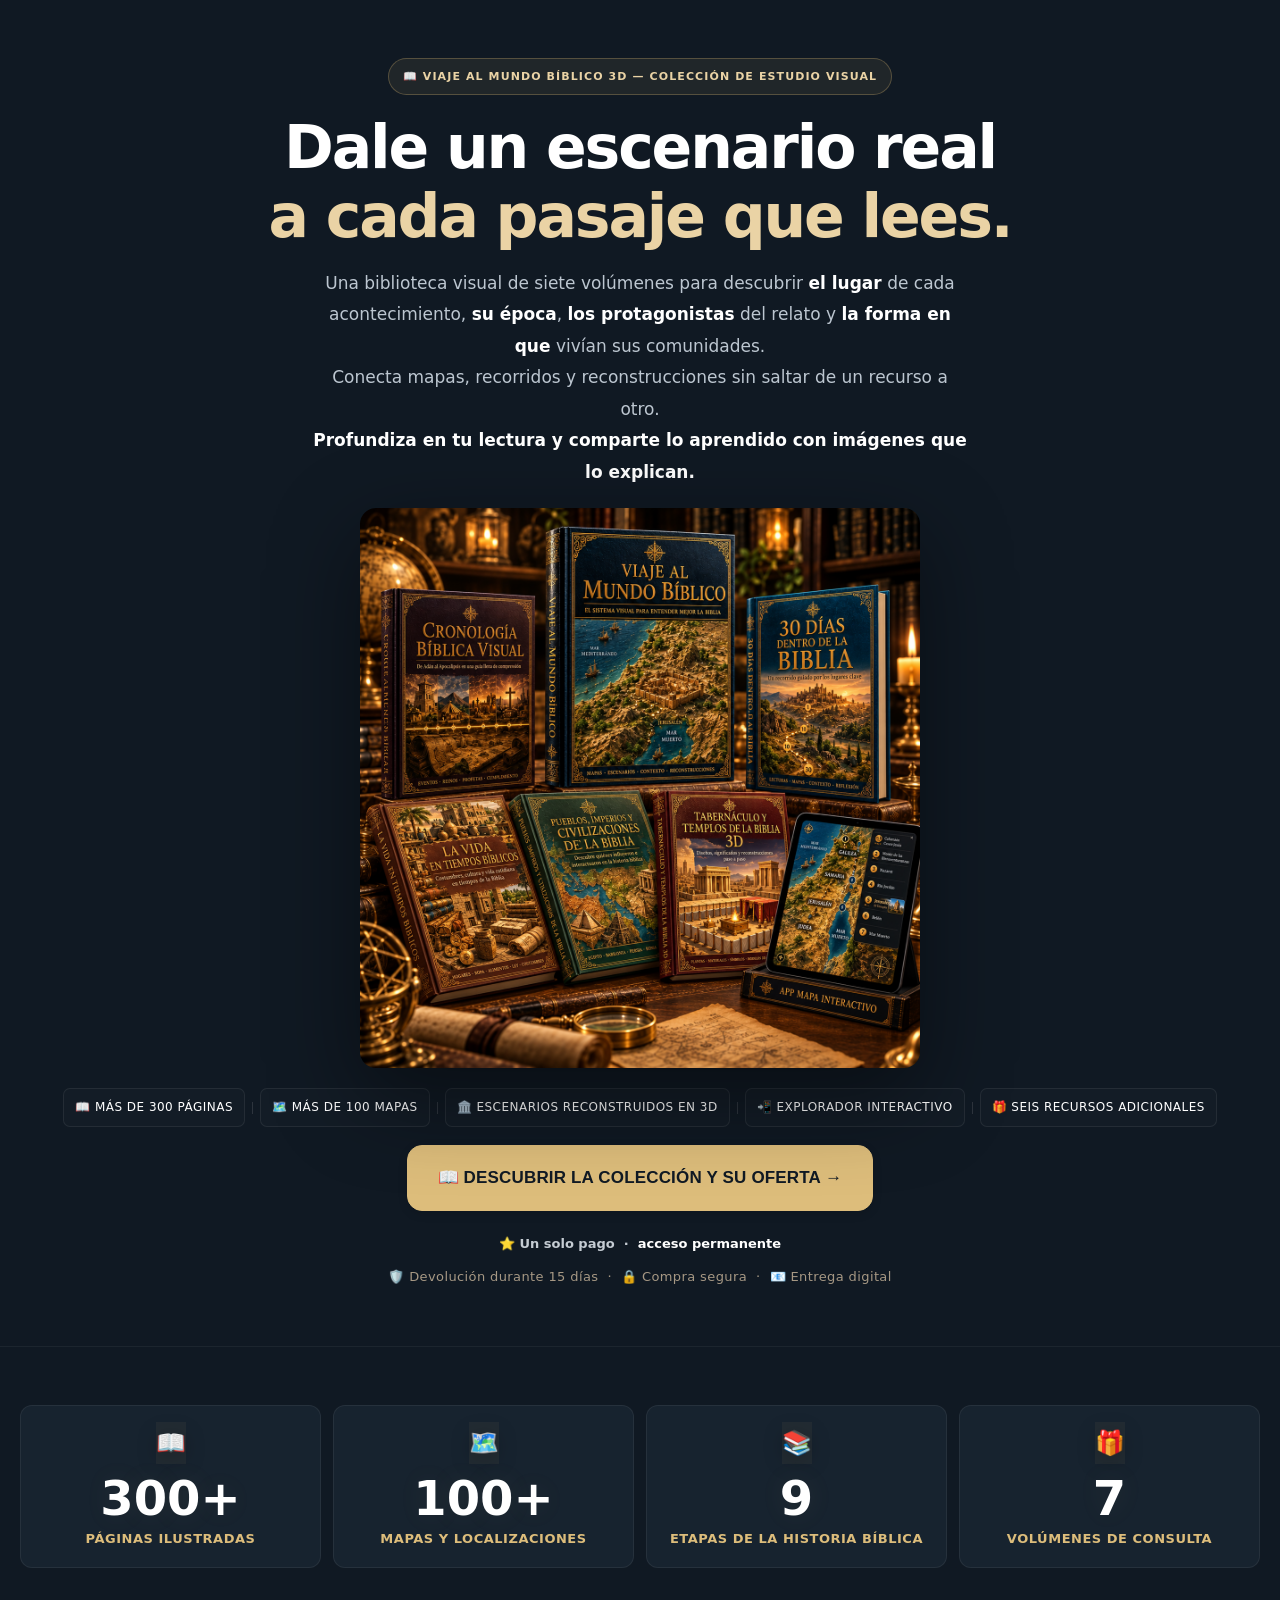
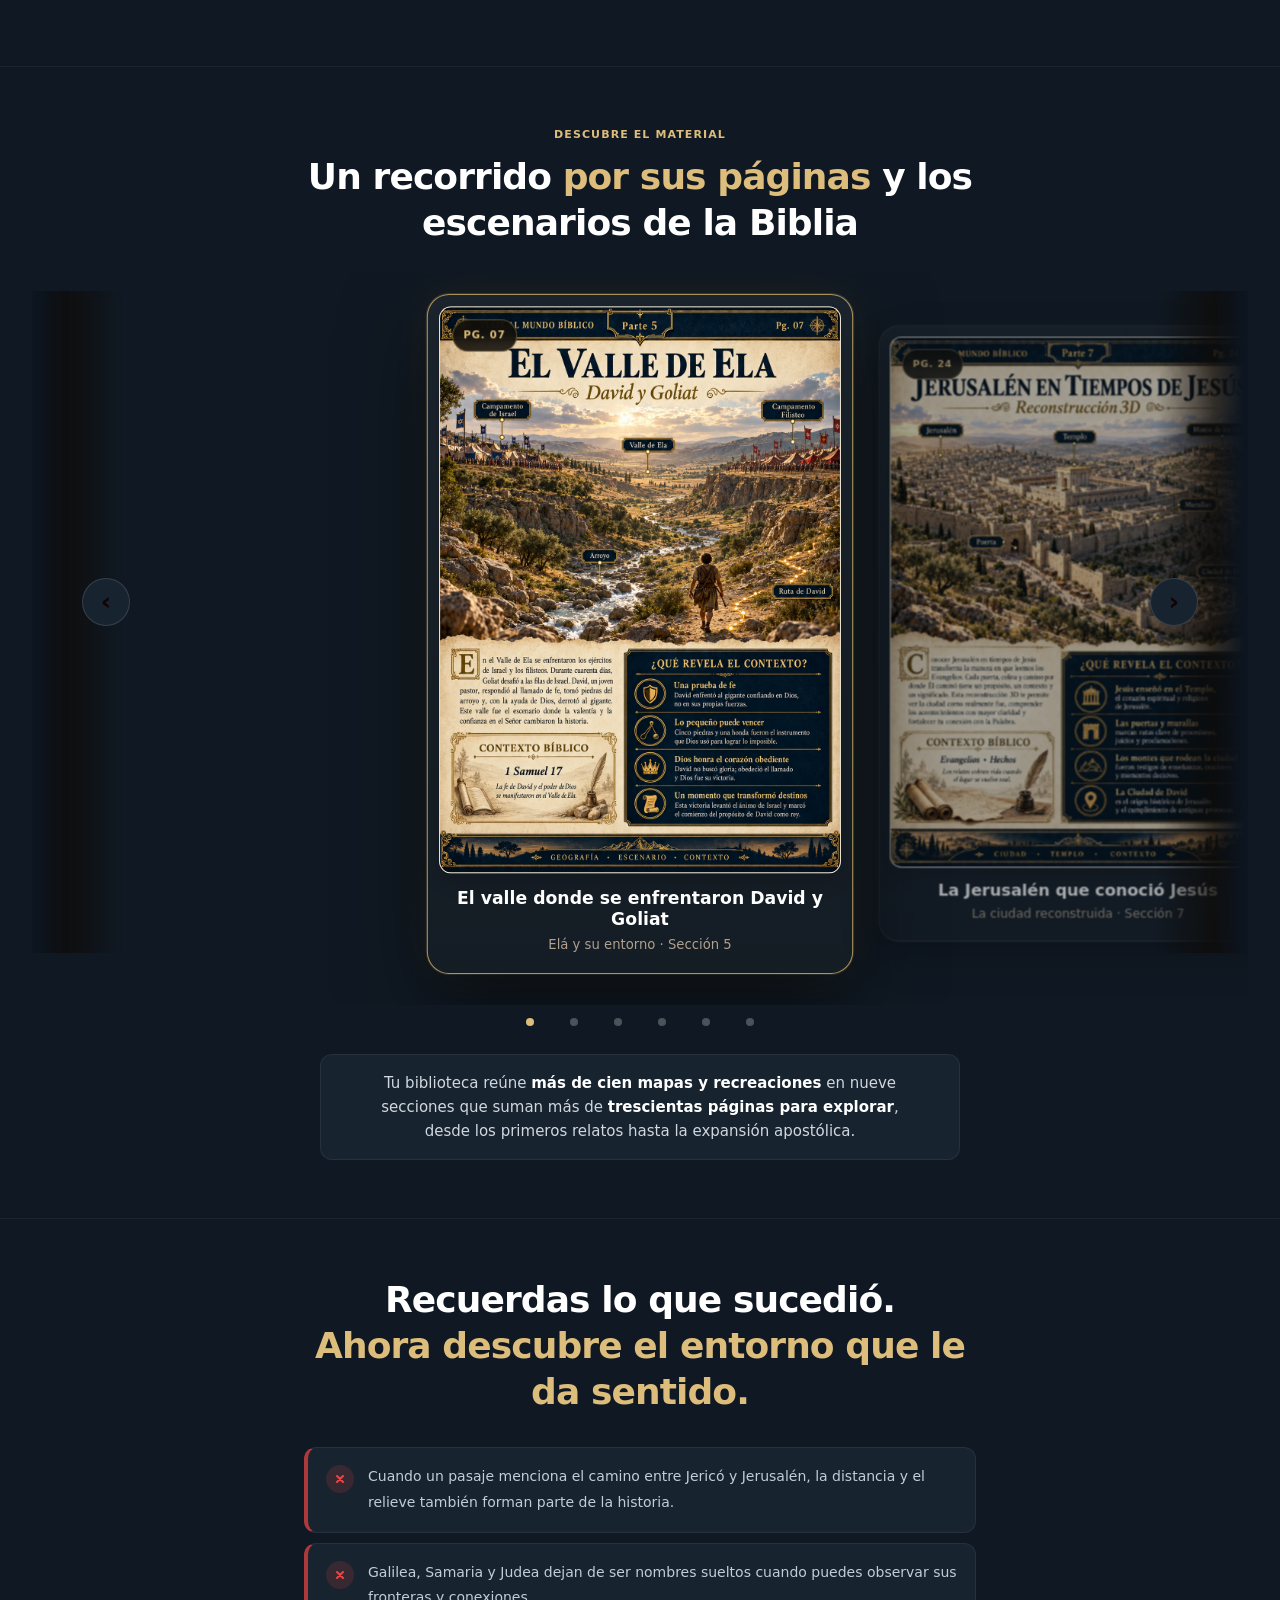
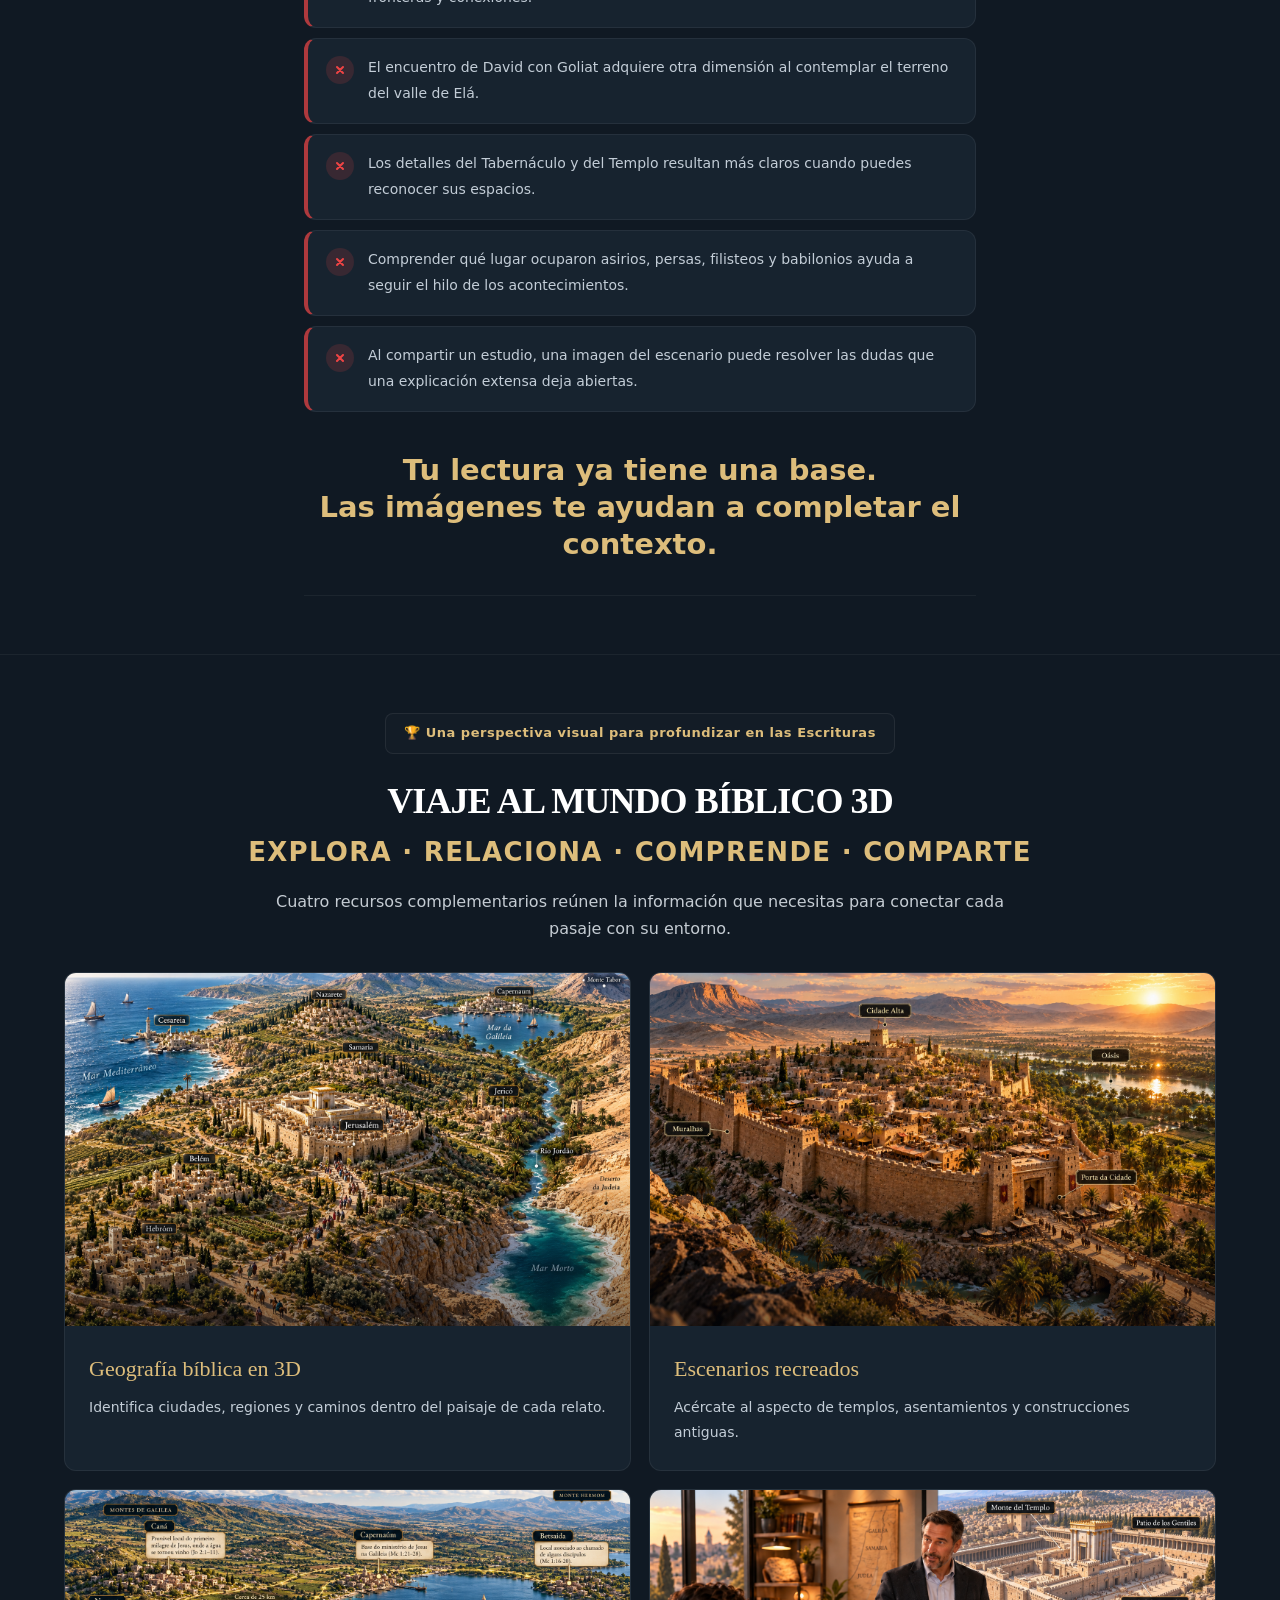
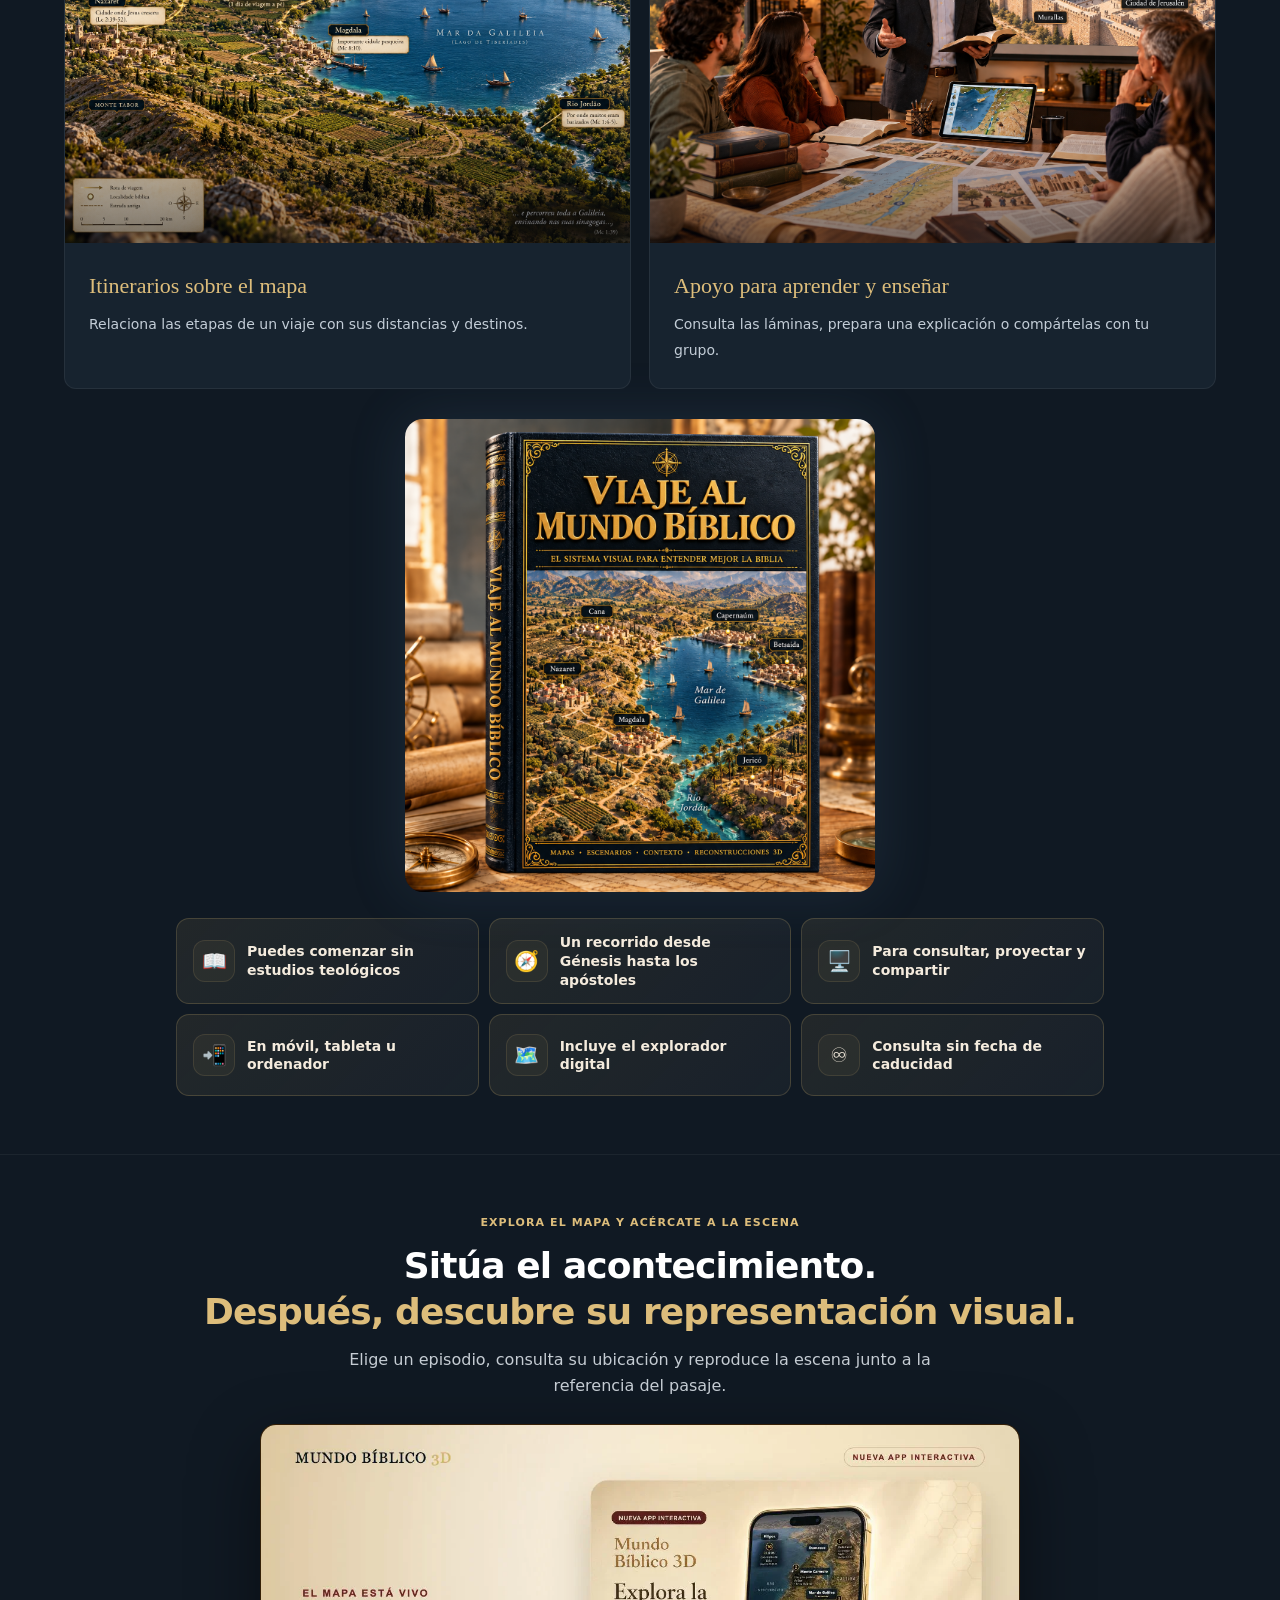
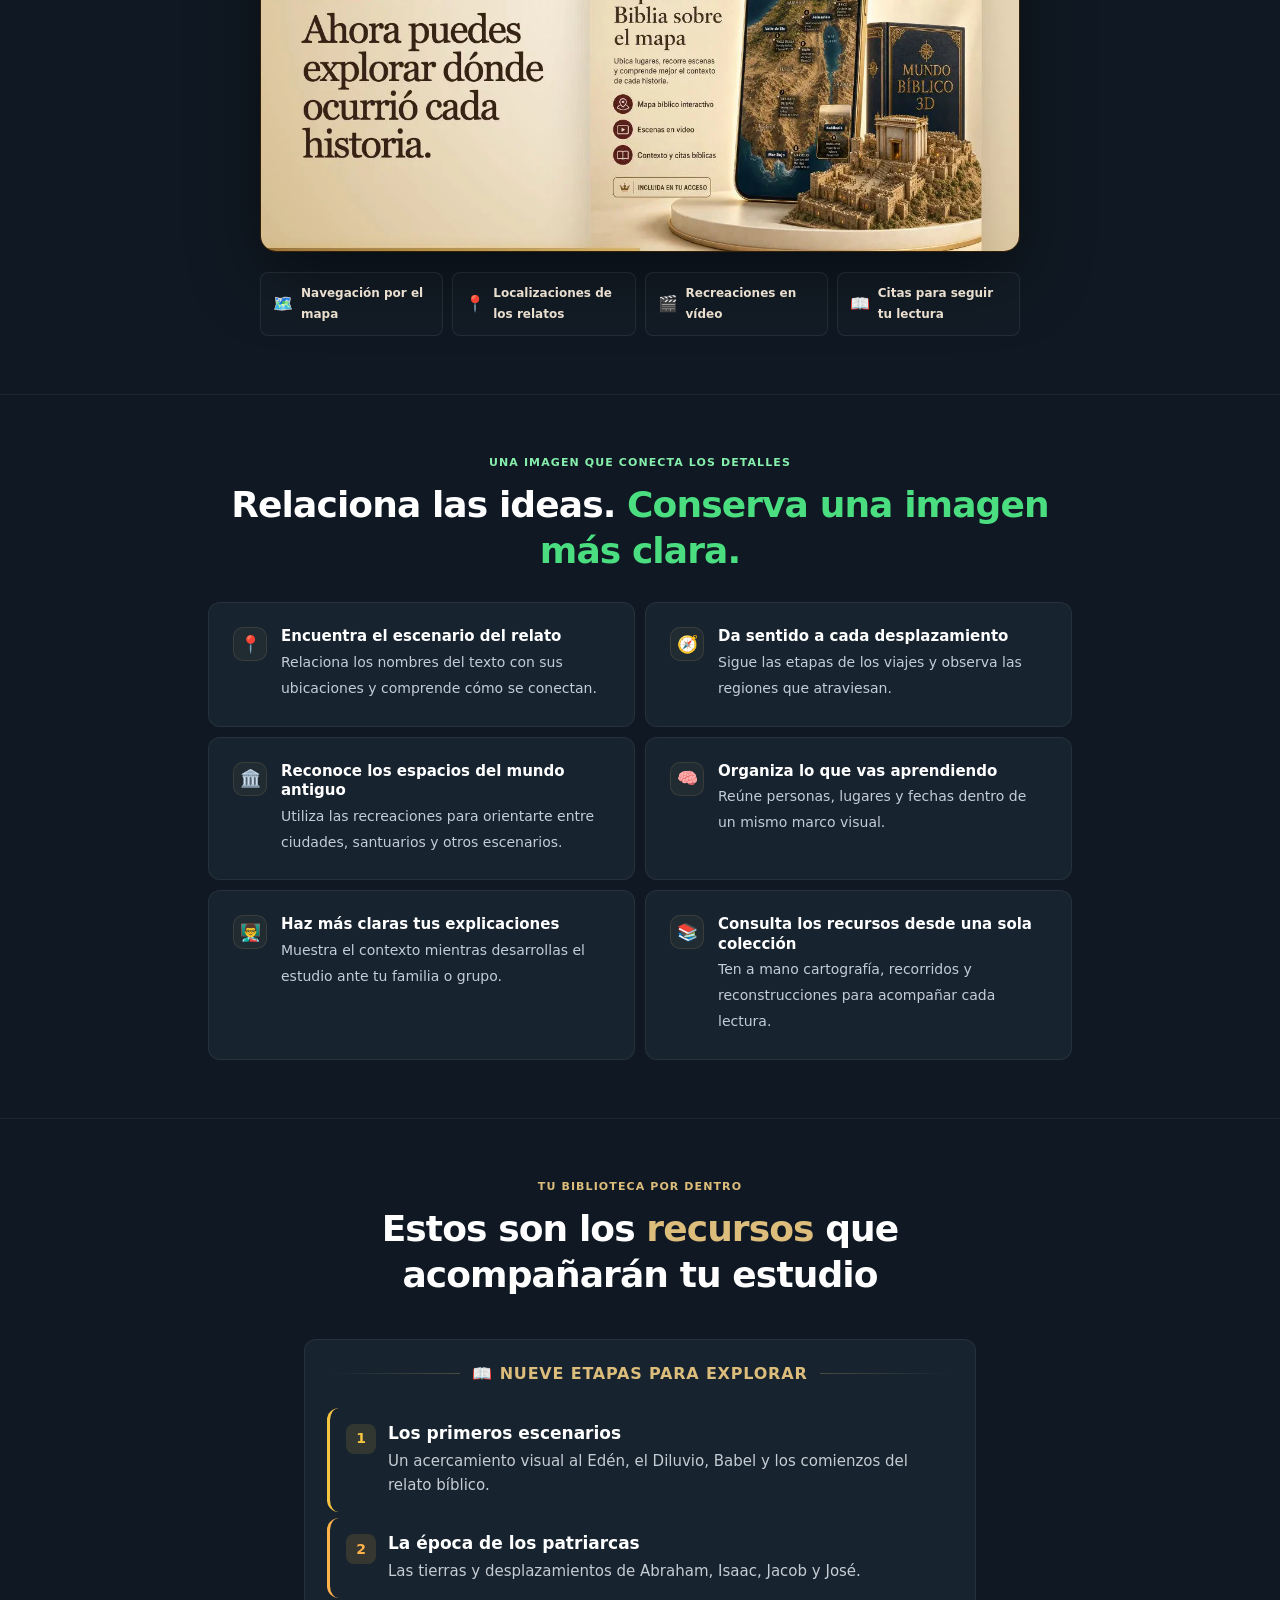
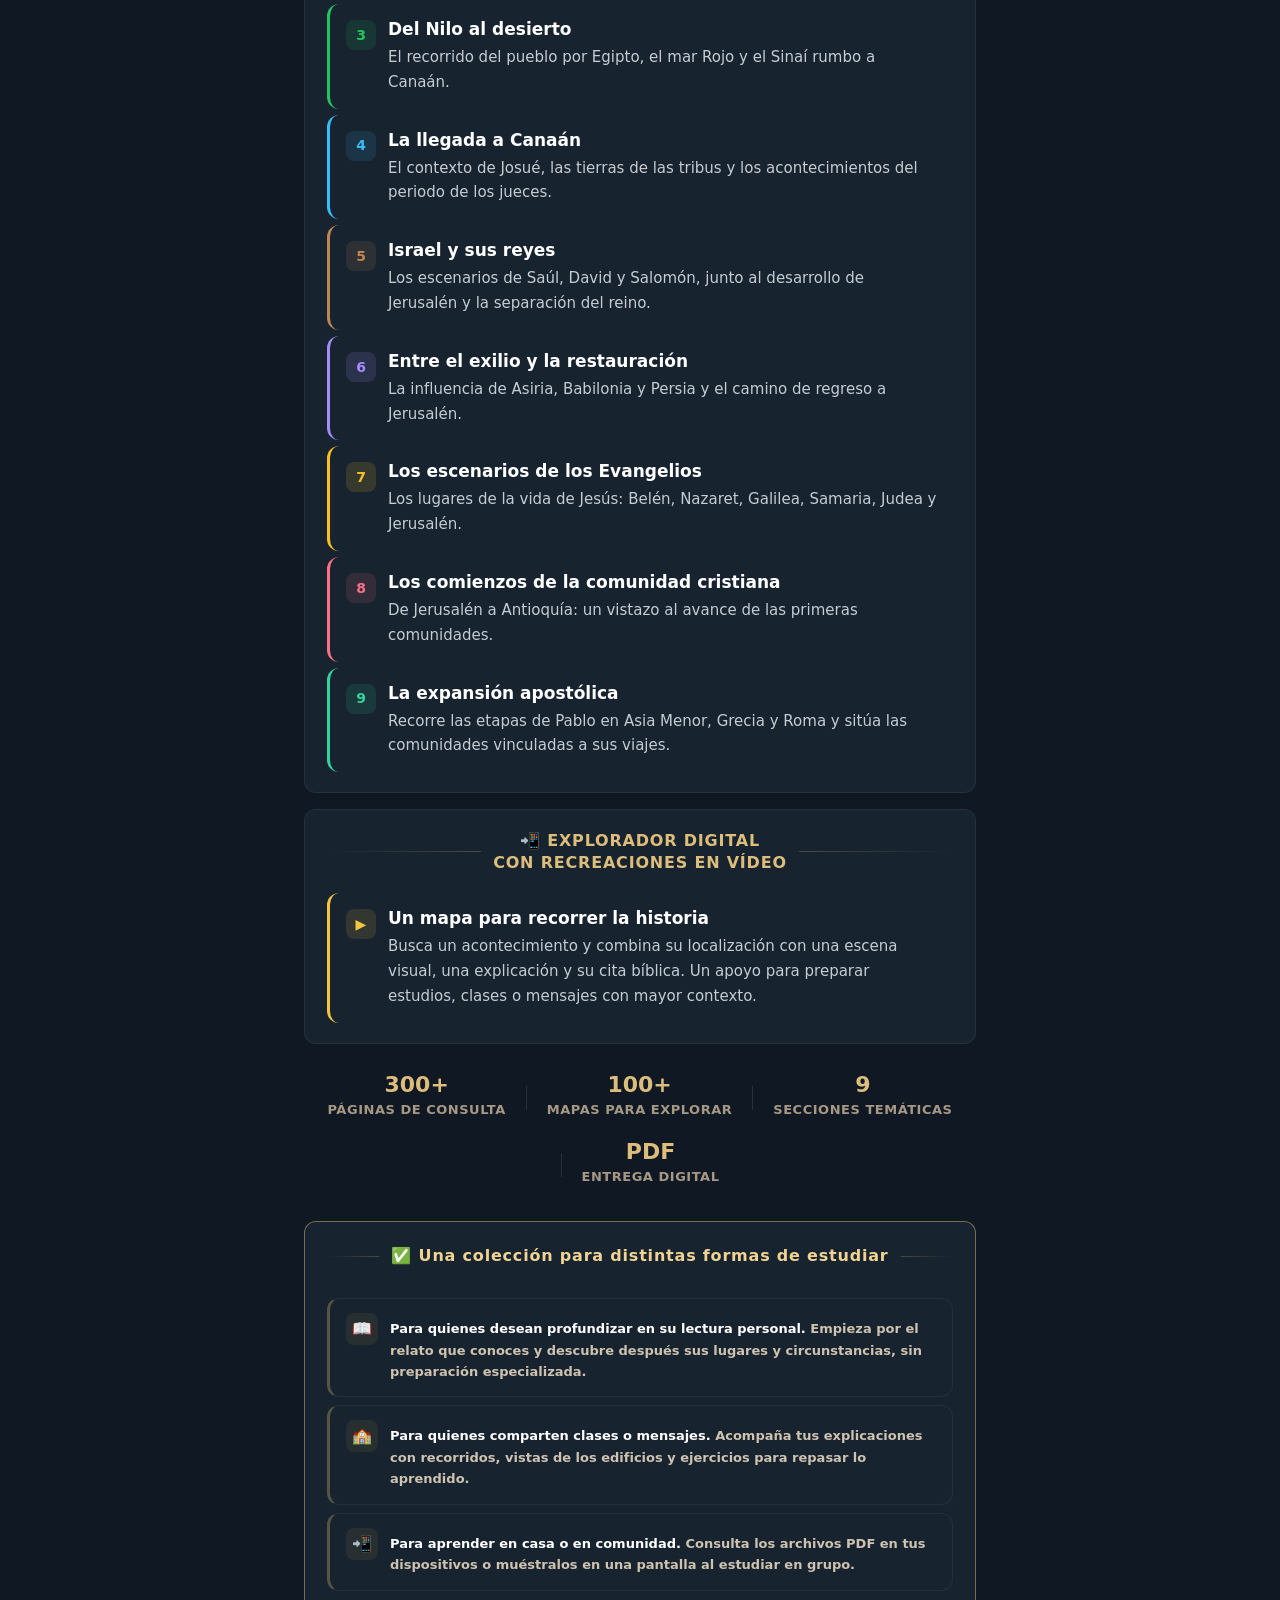
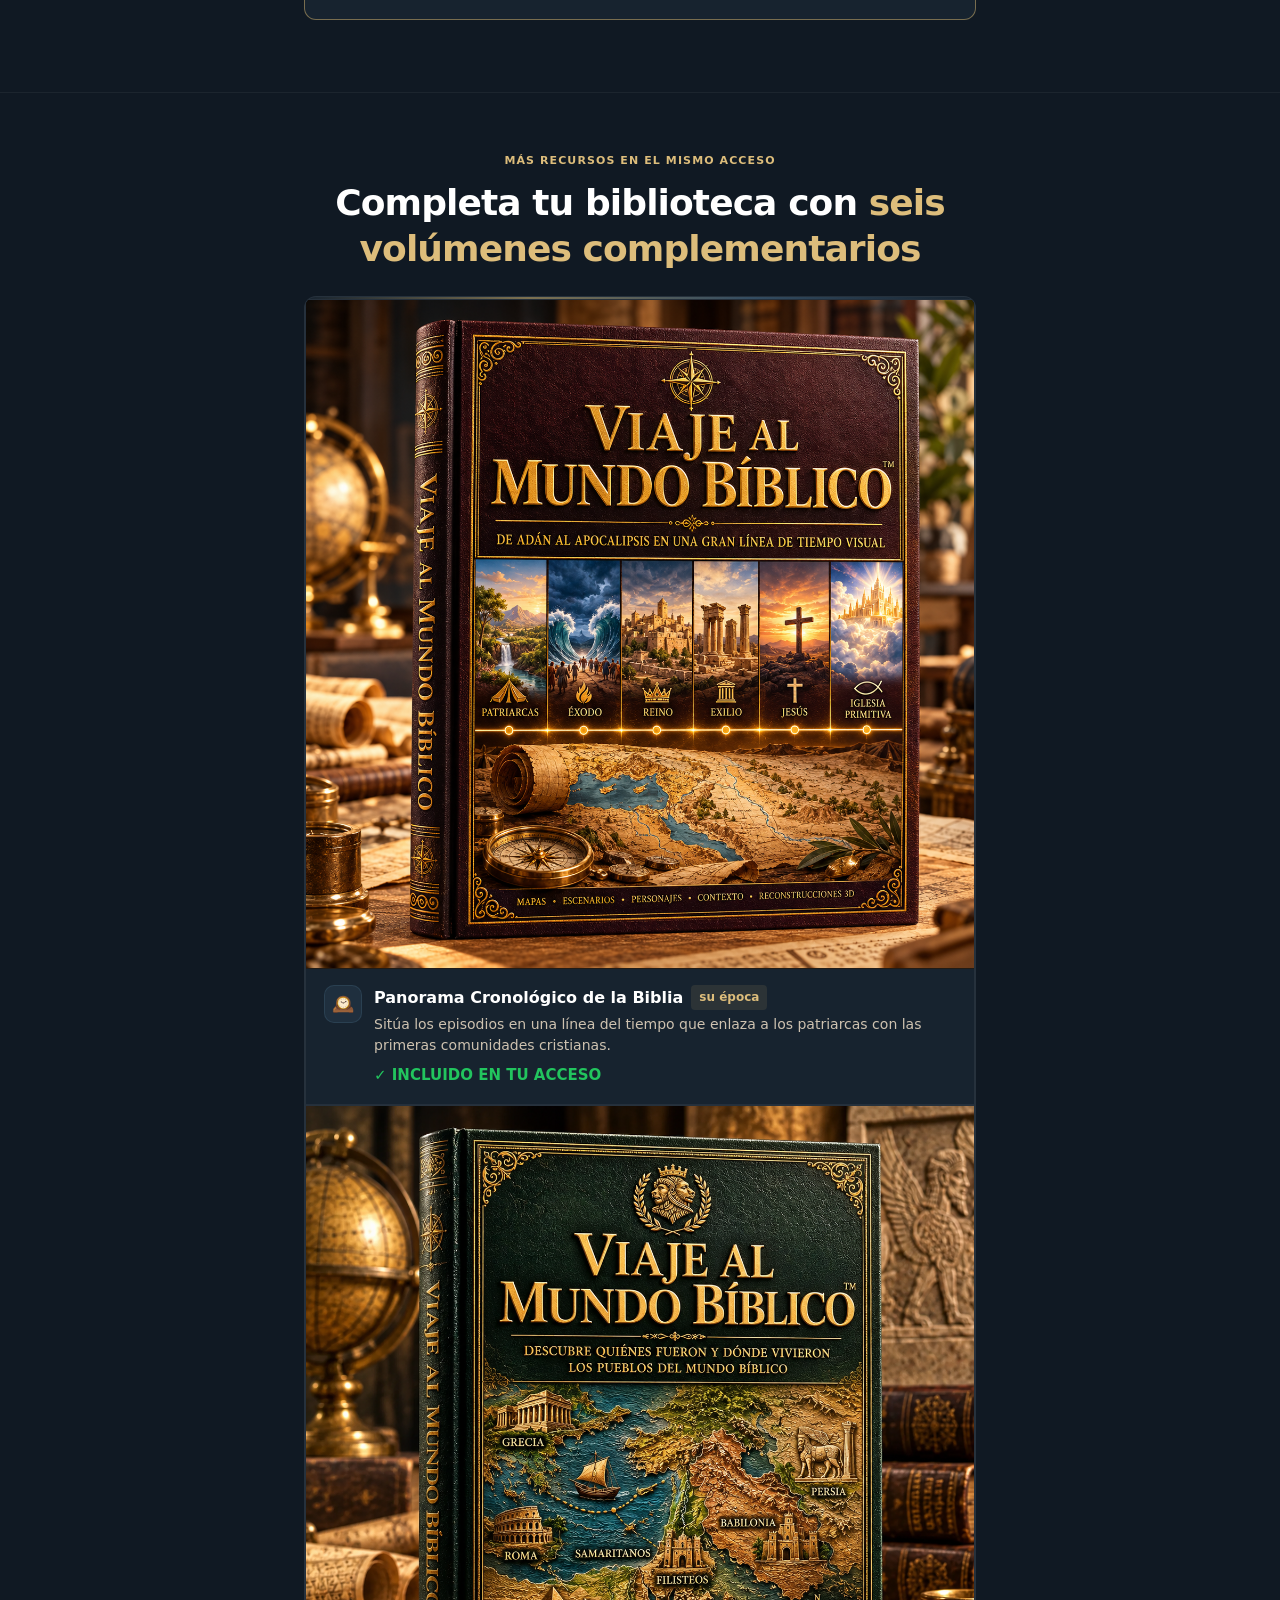
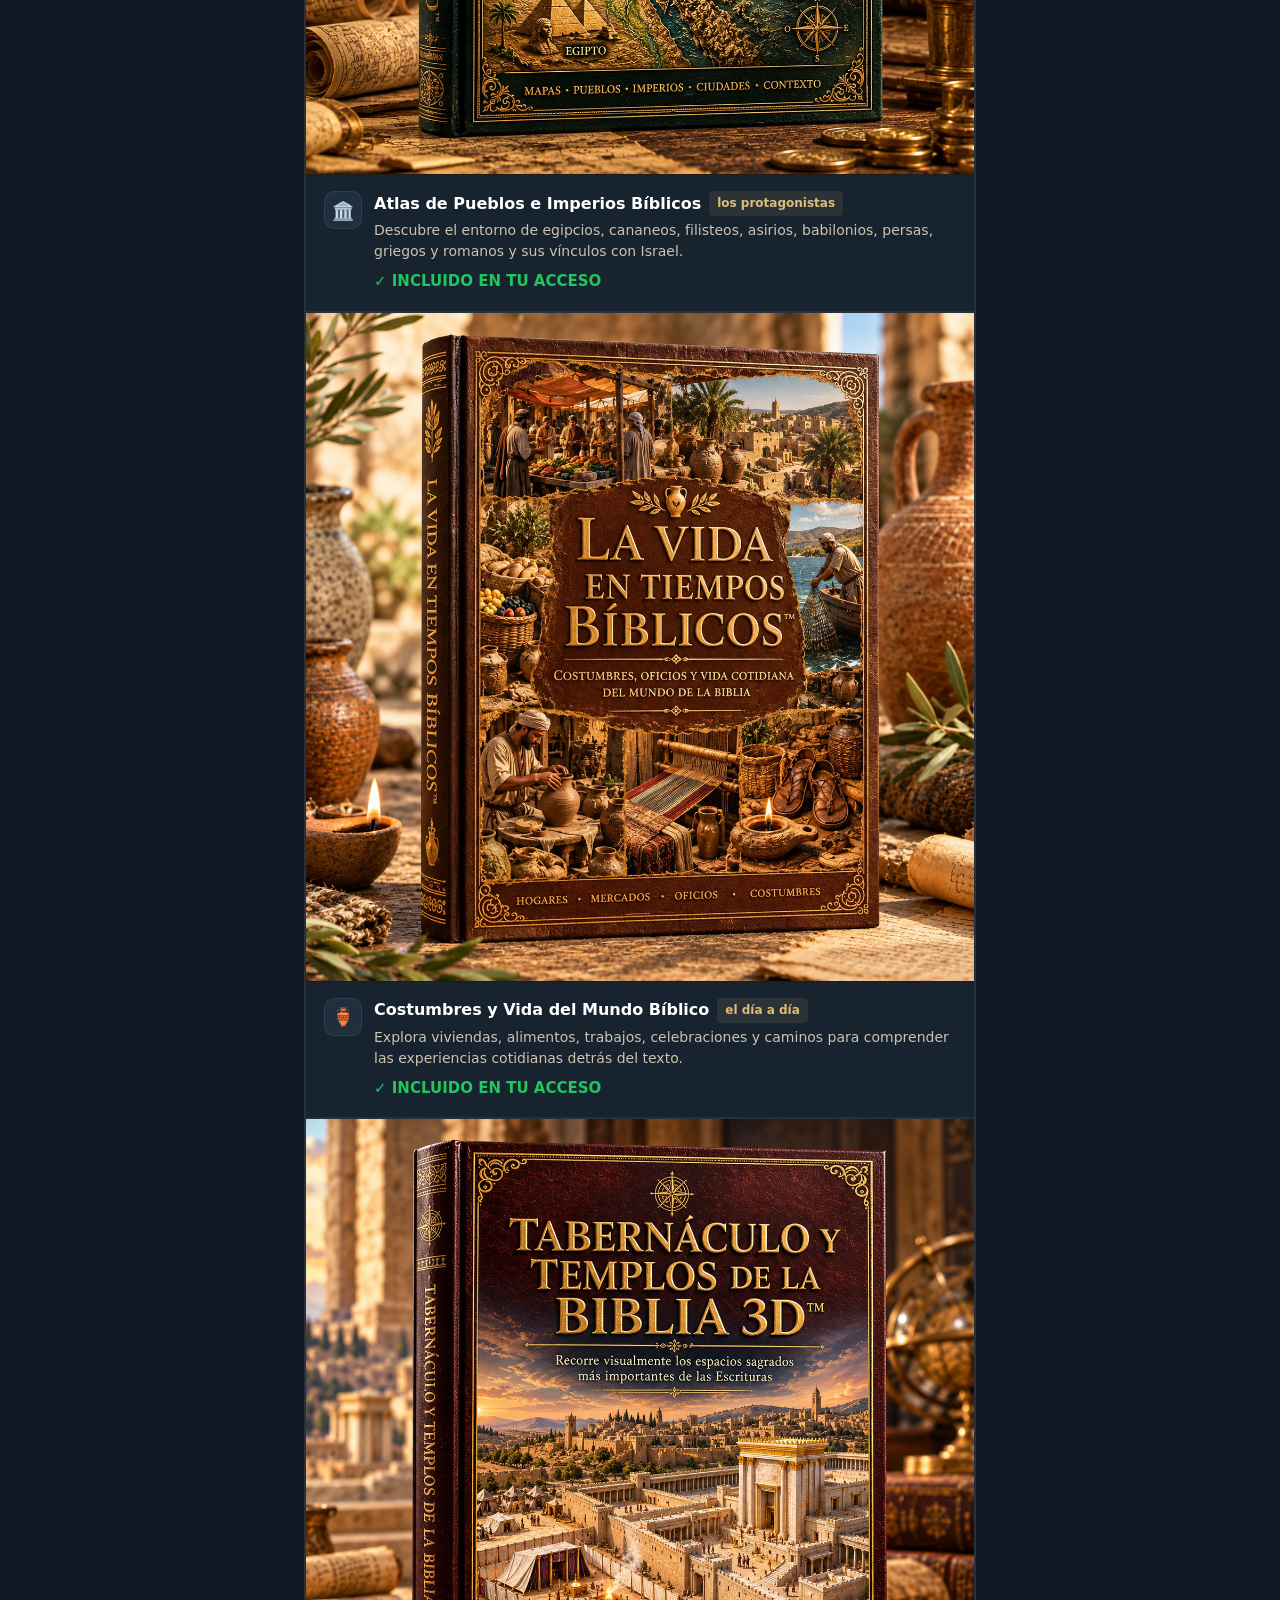
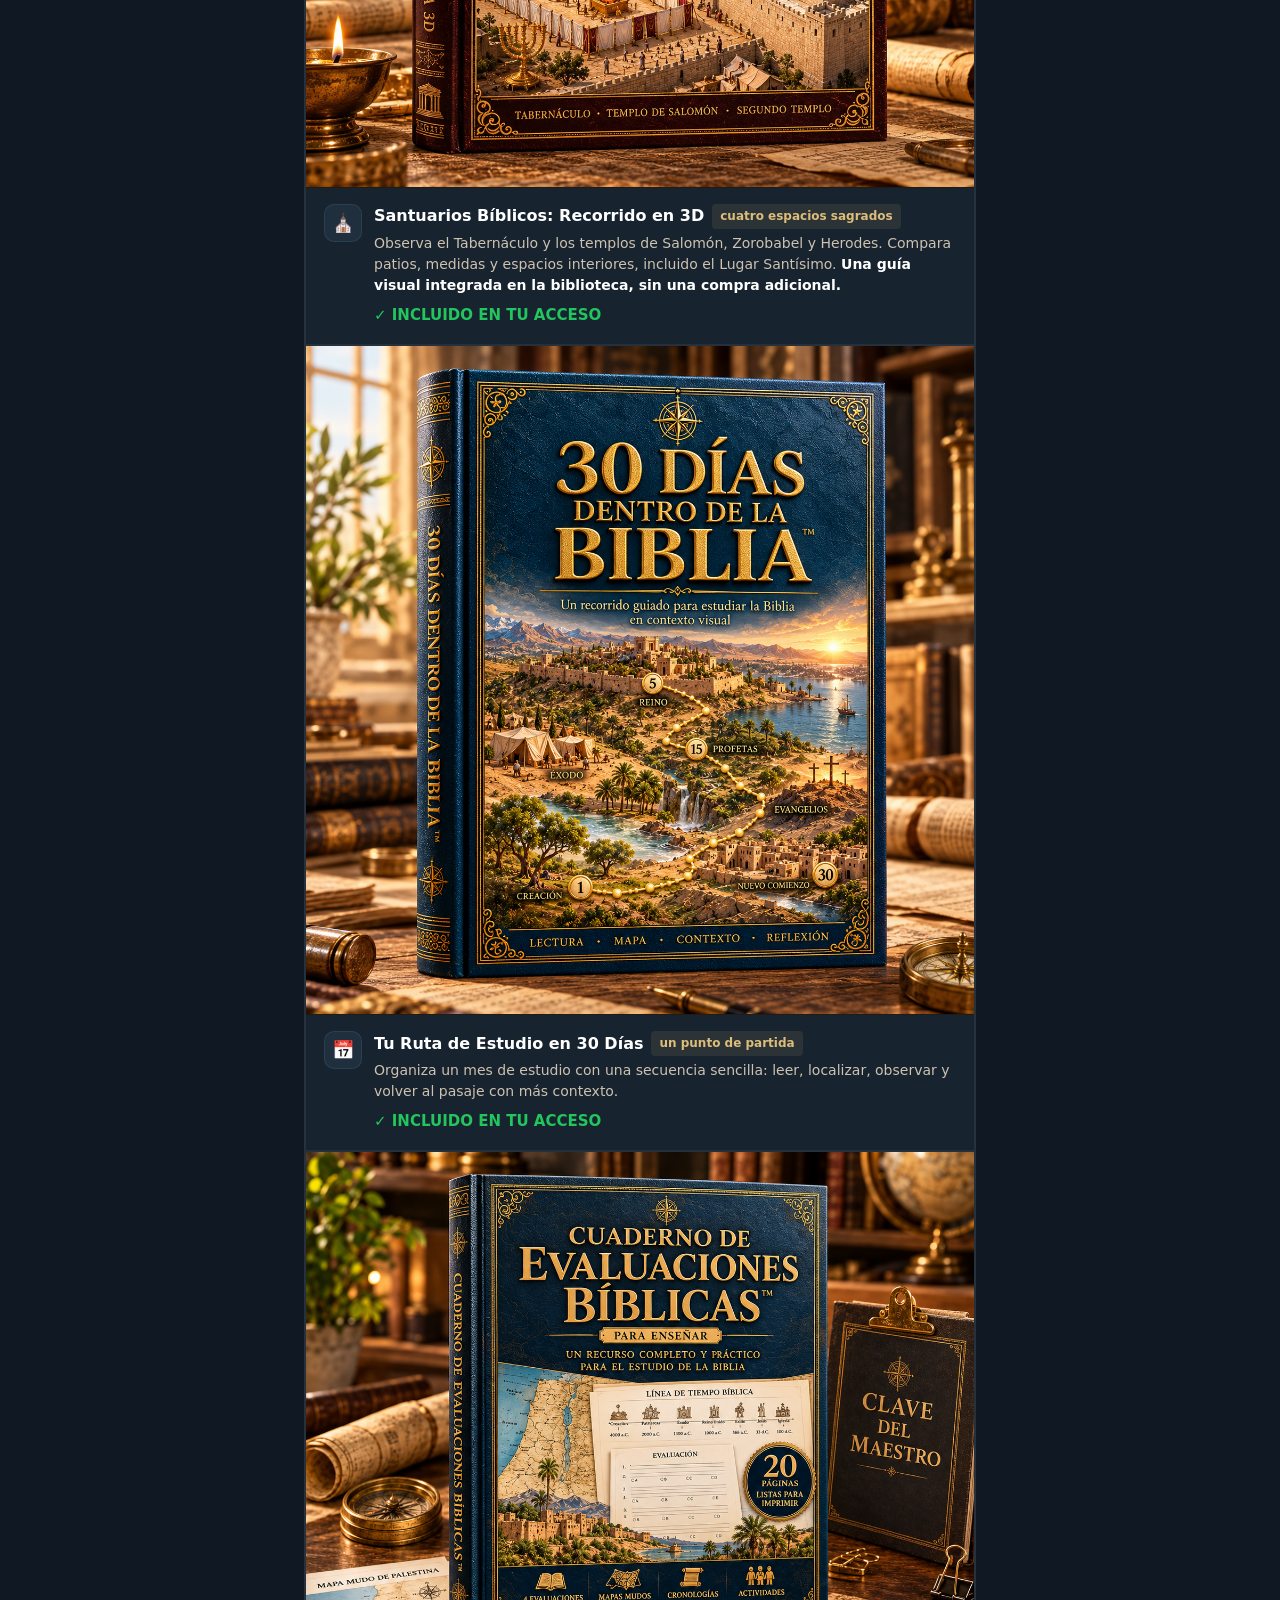
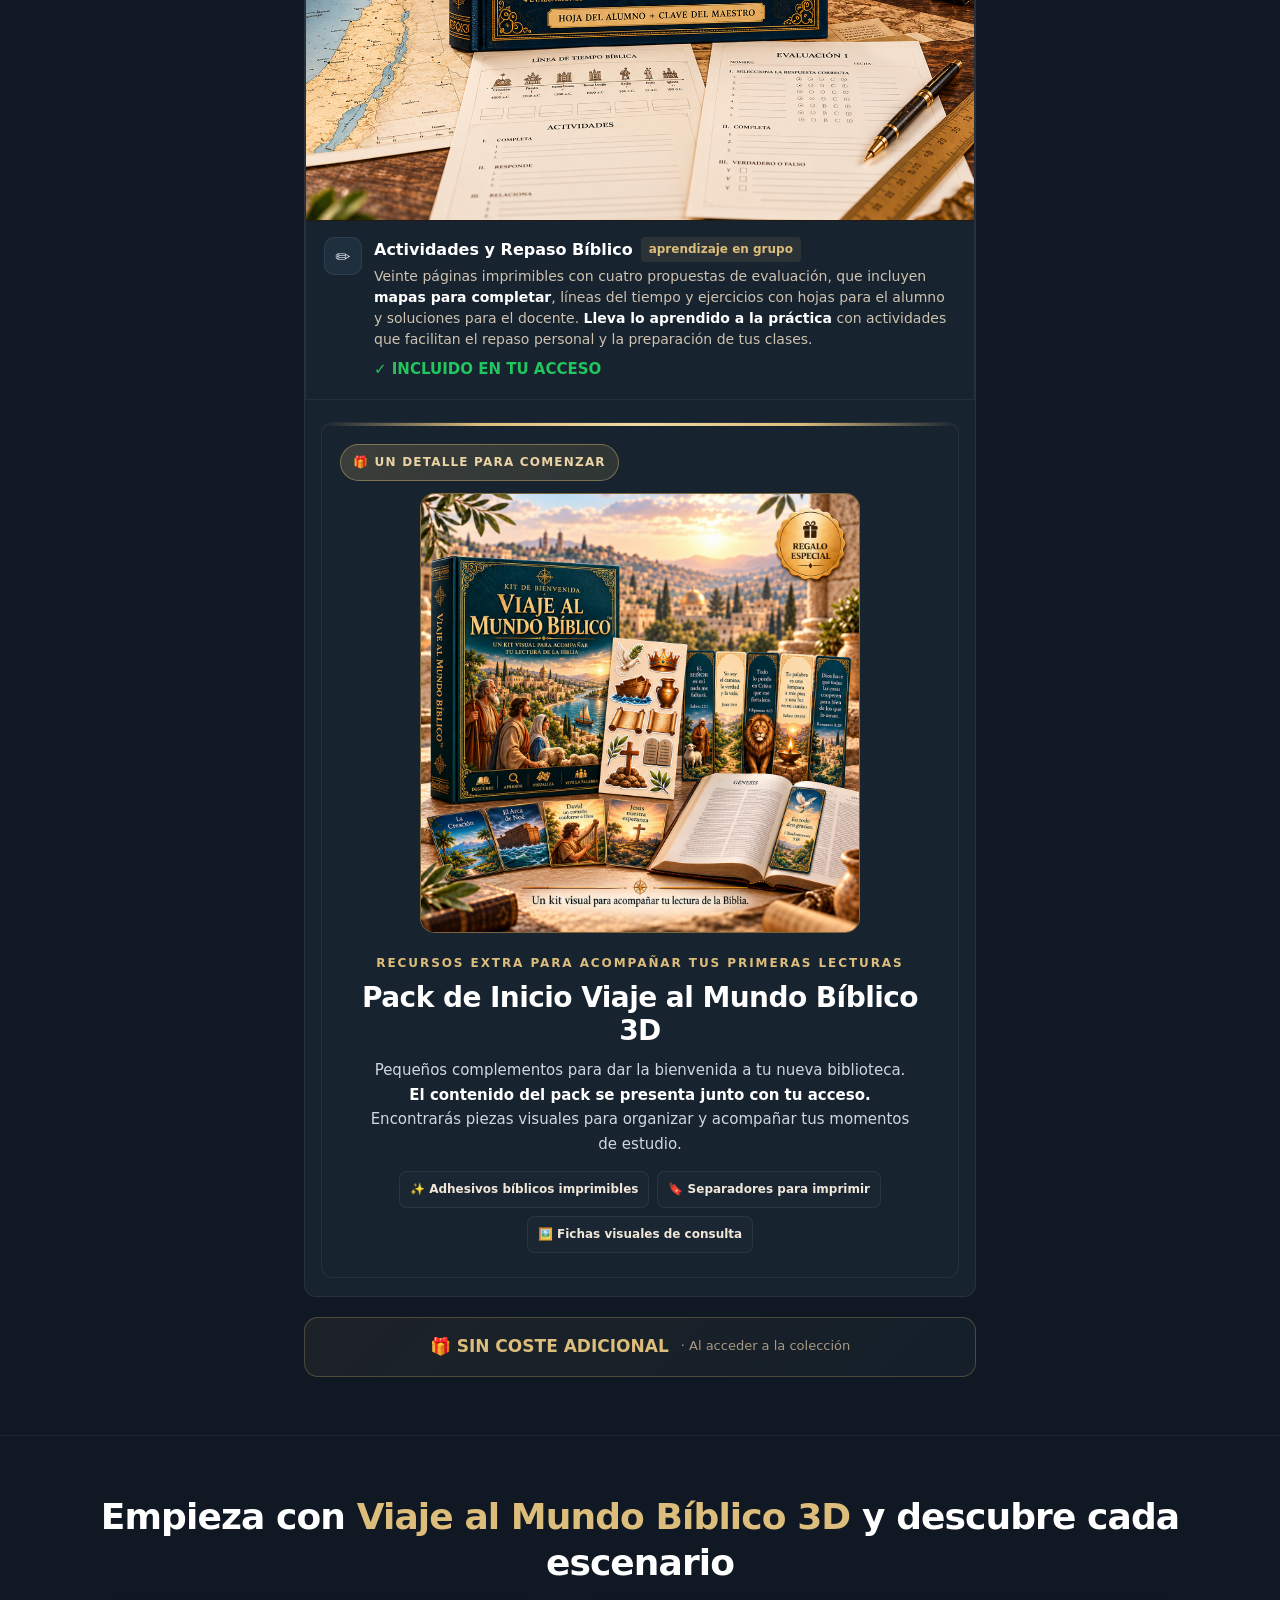
==== commit e03c3730: "update" ====
--- a/index.html
+++ b/index.html
@@ -519,11 +519,12 @@
 </section>
 <hr class="sep">
 
-<div class="urgencia-banner" id="comprar"><div class="urgencia-inner"><p class="urgencia-label">🌍 Biblioteca digital · Precios en dólares estadounidenses · Sin gastos de envío</p></div></div><section class="compra-sec" id="oferta">
+<section class="compra-sec" id="oferta">
   <div class="compra-glow"></div>
   <div class="compra-inner">
     <h2>Empieza con <span>Viaje al Mundo Bíblico 3D</span> y descubre cada escenario</h2>
     <div class="price-card">
+      <div class="urgencia-banner" id="comprar"><div class="urgencia-inner"><p class="urgencia-label">🌍 Biblioteca digital · Precios en dólares estadounidenses · Sin gastos de envío</p></div></div>
       <div class="price-card-badge">⭐ ACCESO A LA BIBLIOTECA COMPLETA</div>
       <div class="price-card-img">
         <img decoding="async" src="imagem-01.png" alt="Viaje al Mundo Bíblico 3D — biblioteca visual para estudiar las Escrituras" loading="lazy" width="1254" height="1254">
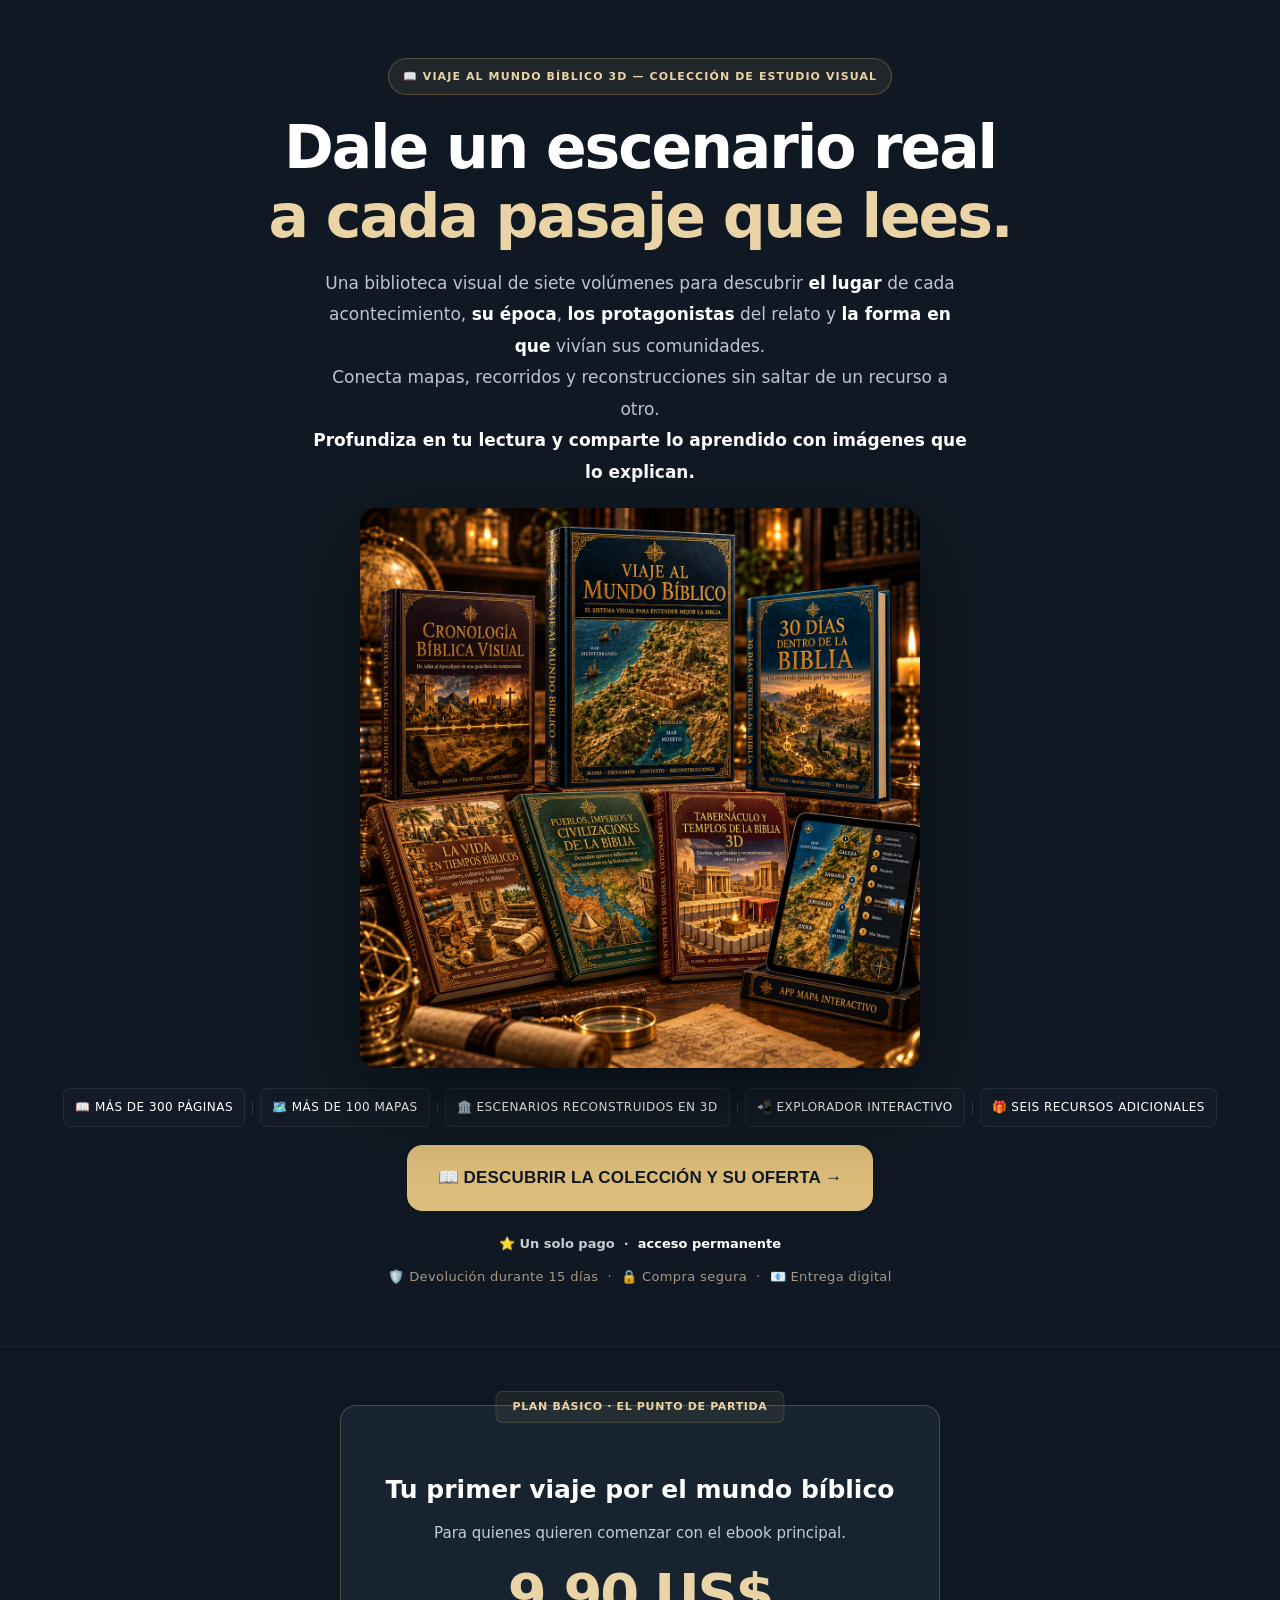
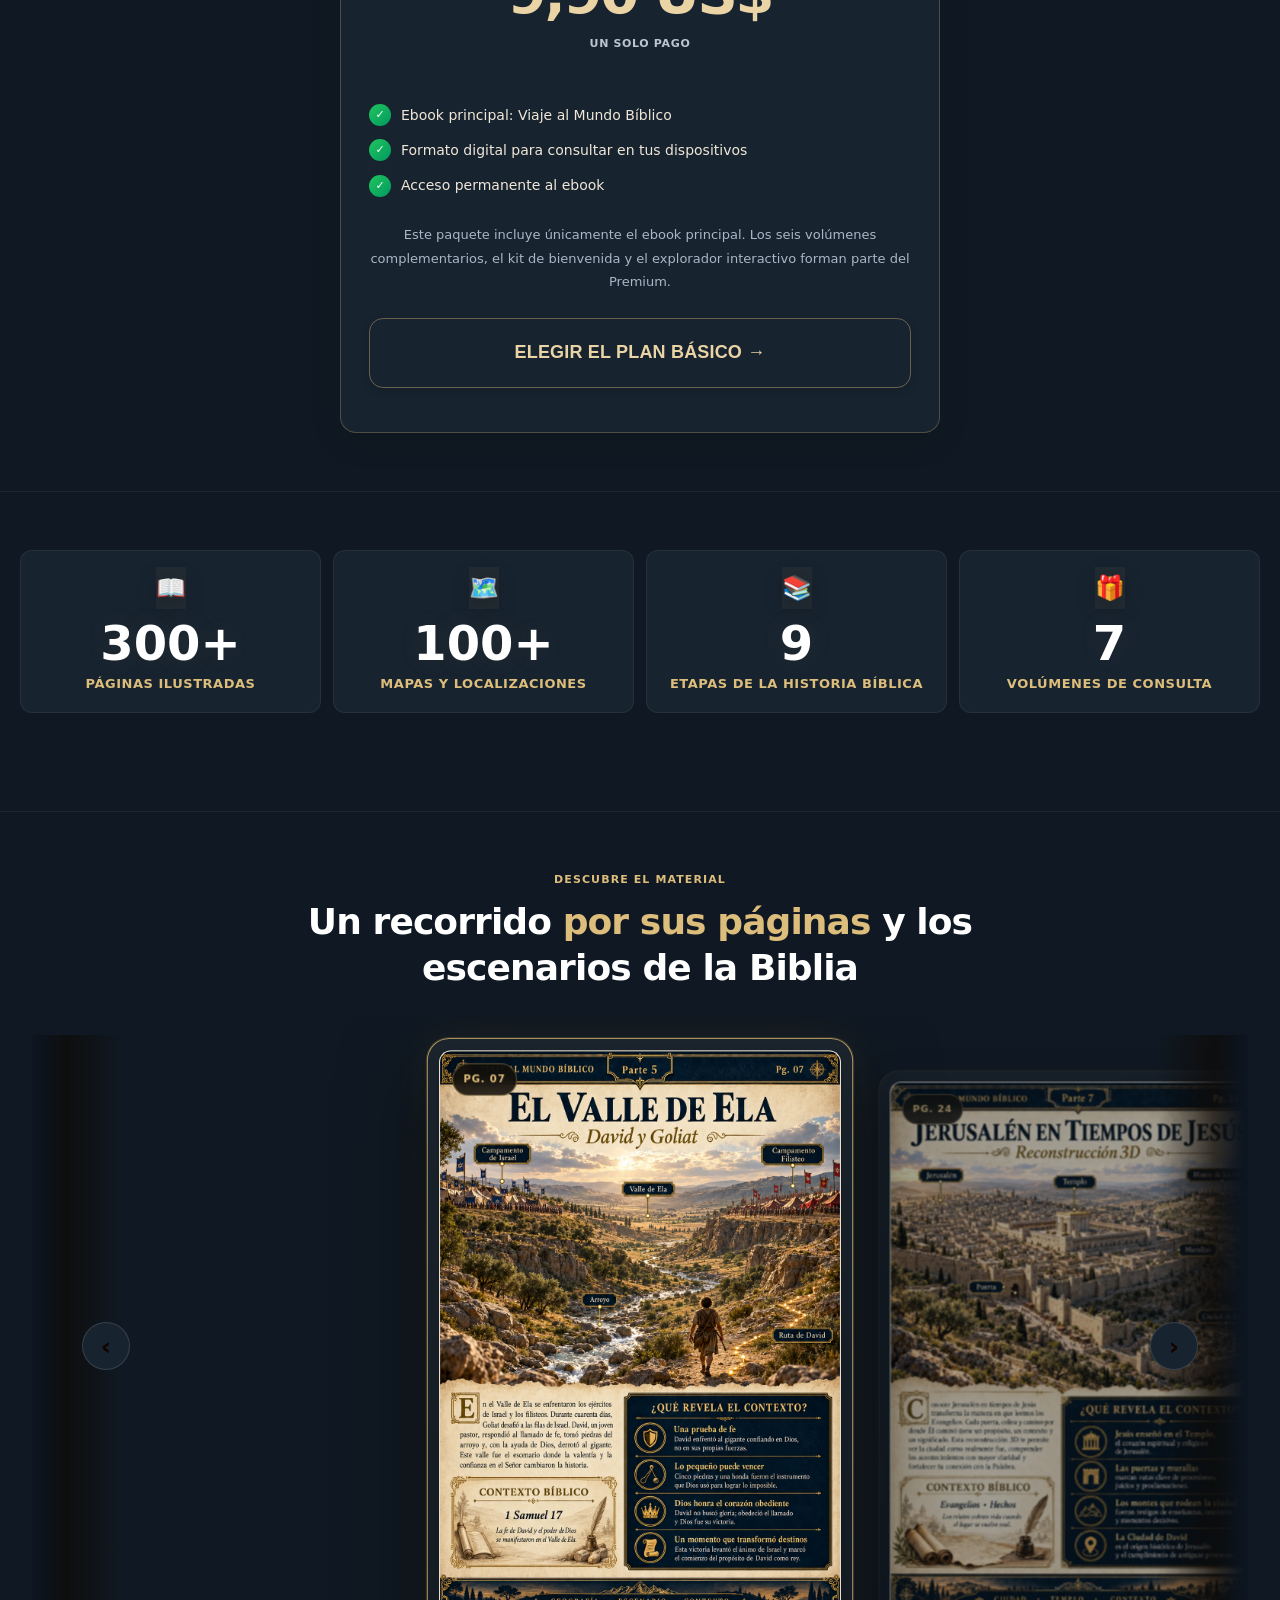
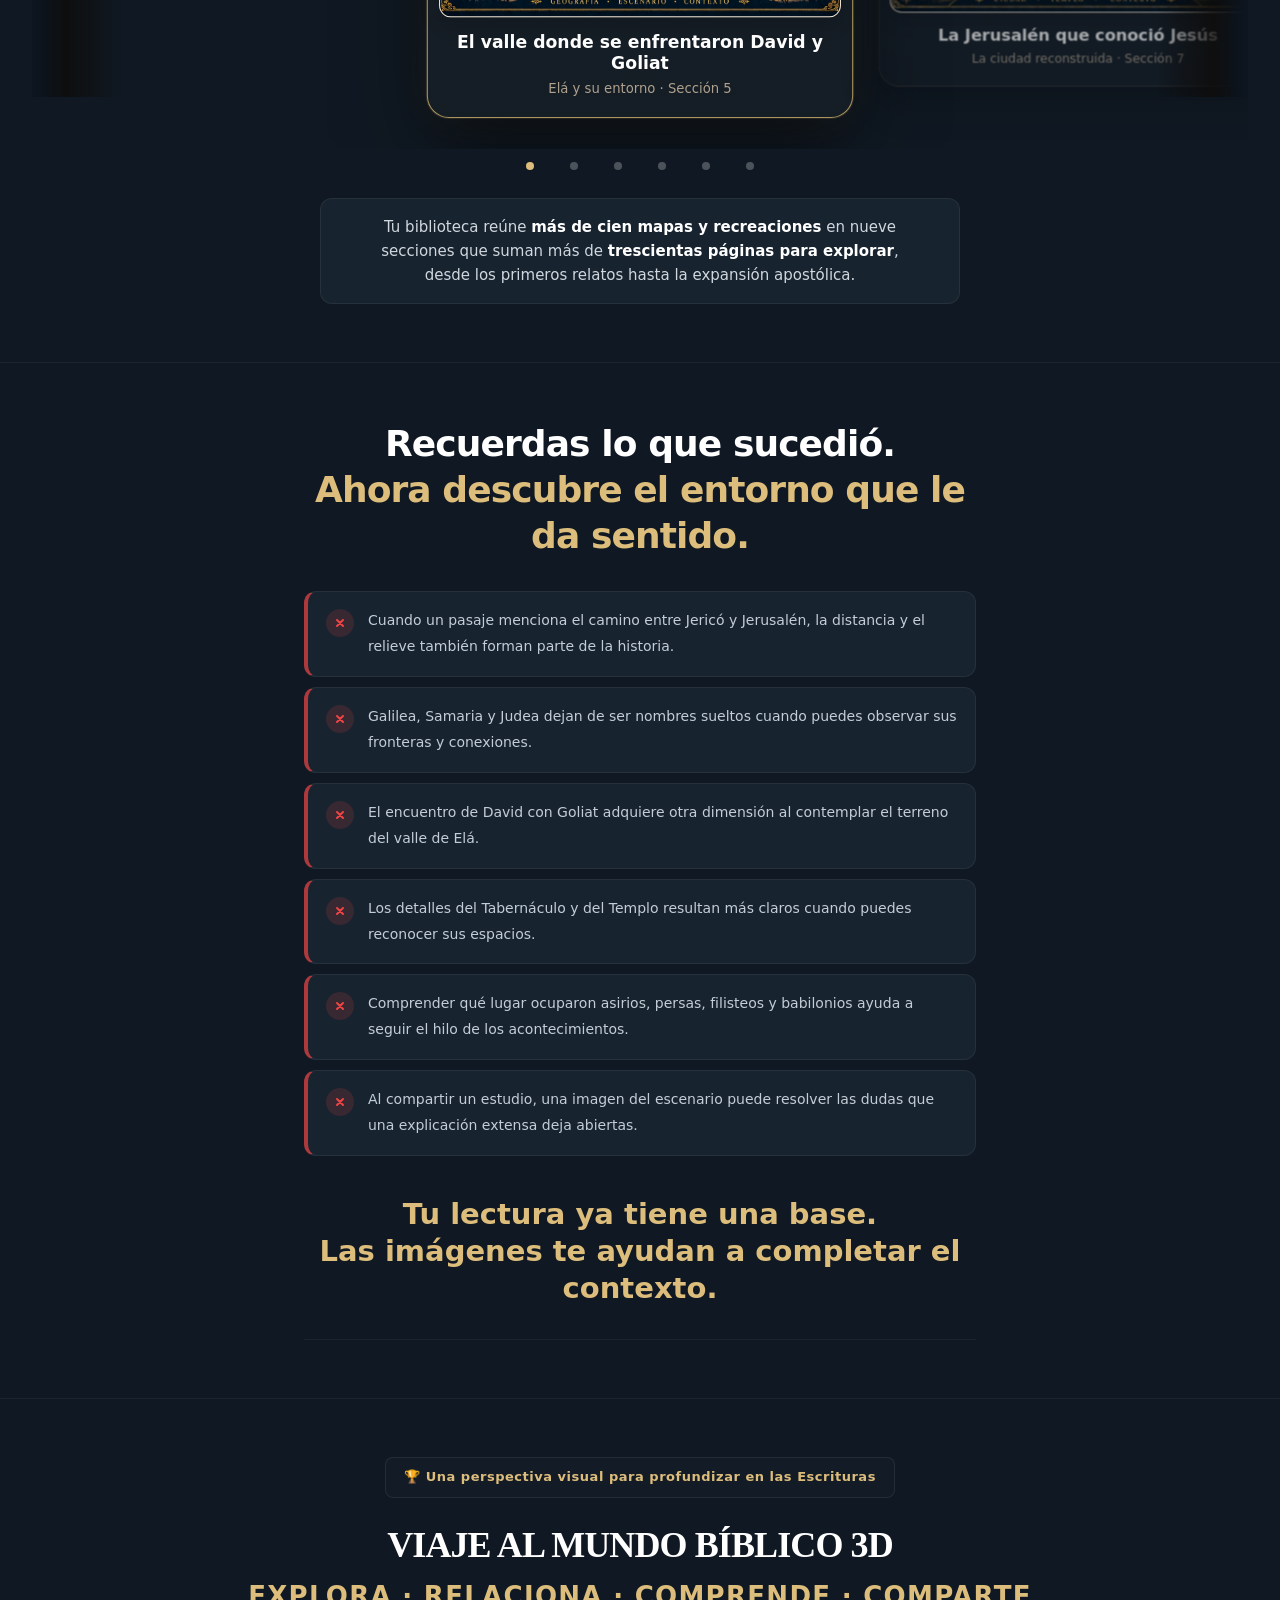
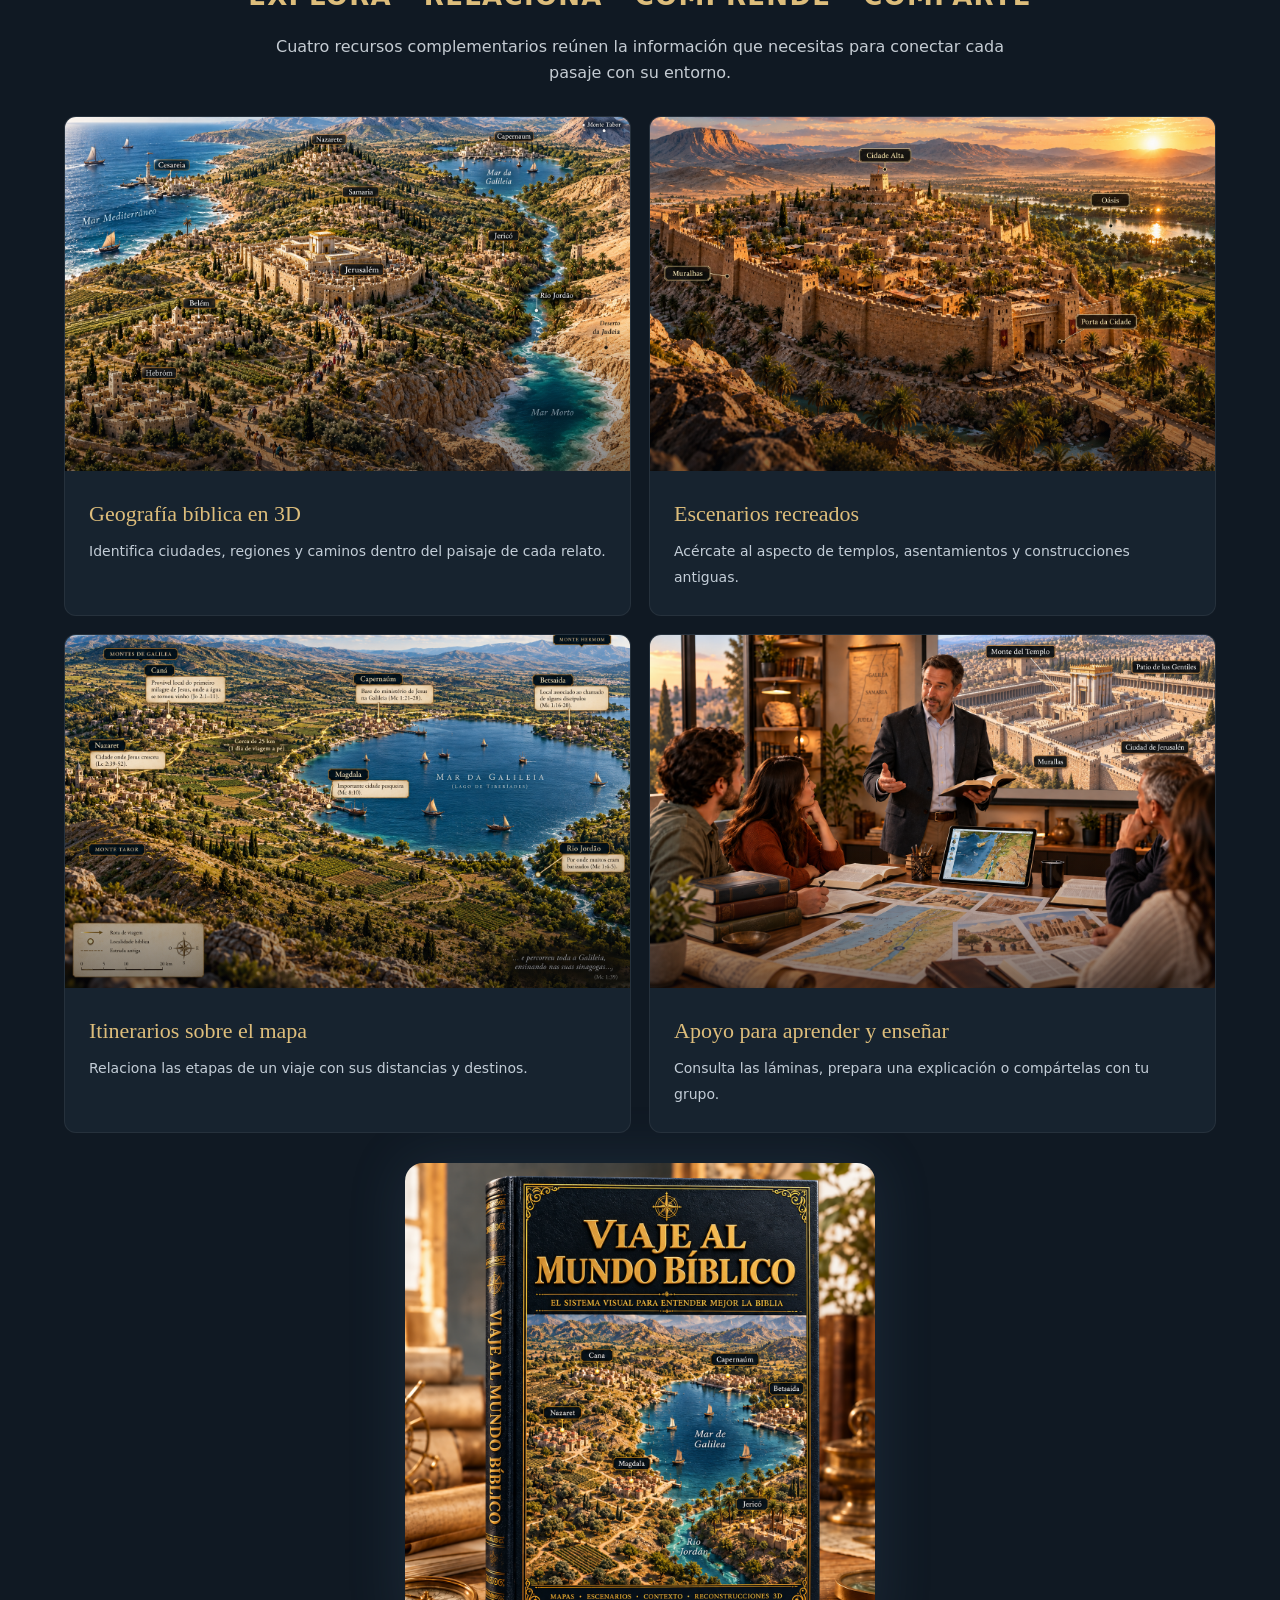
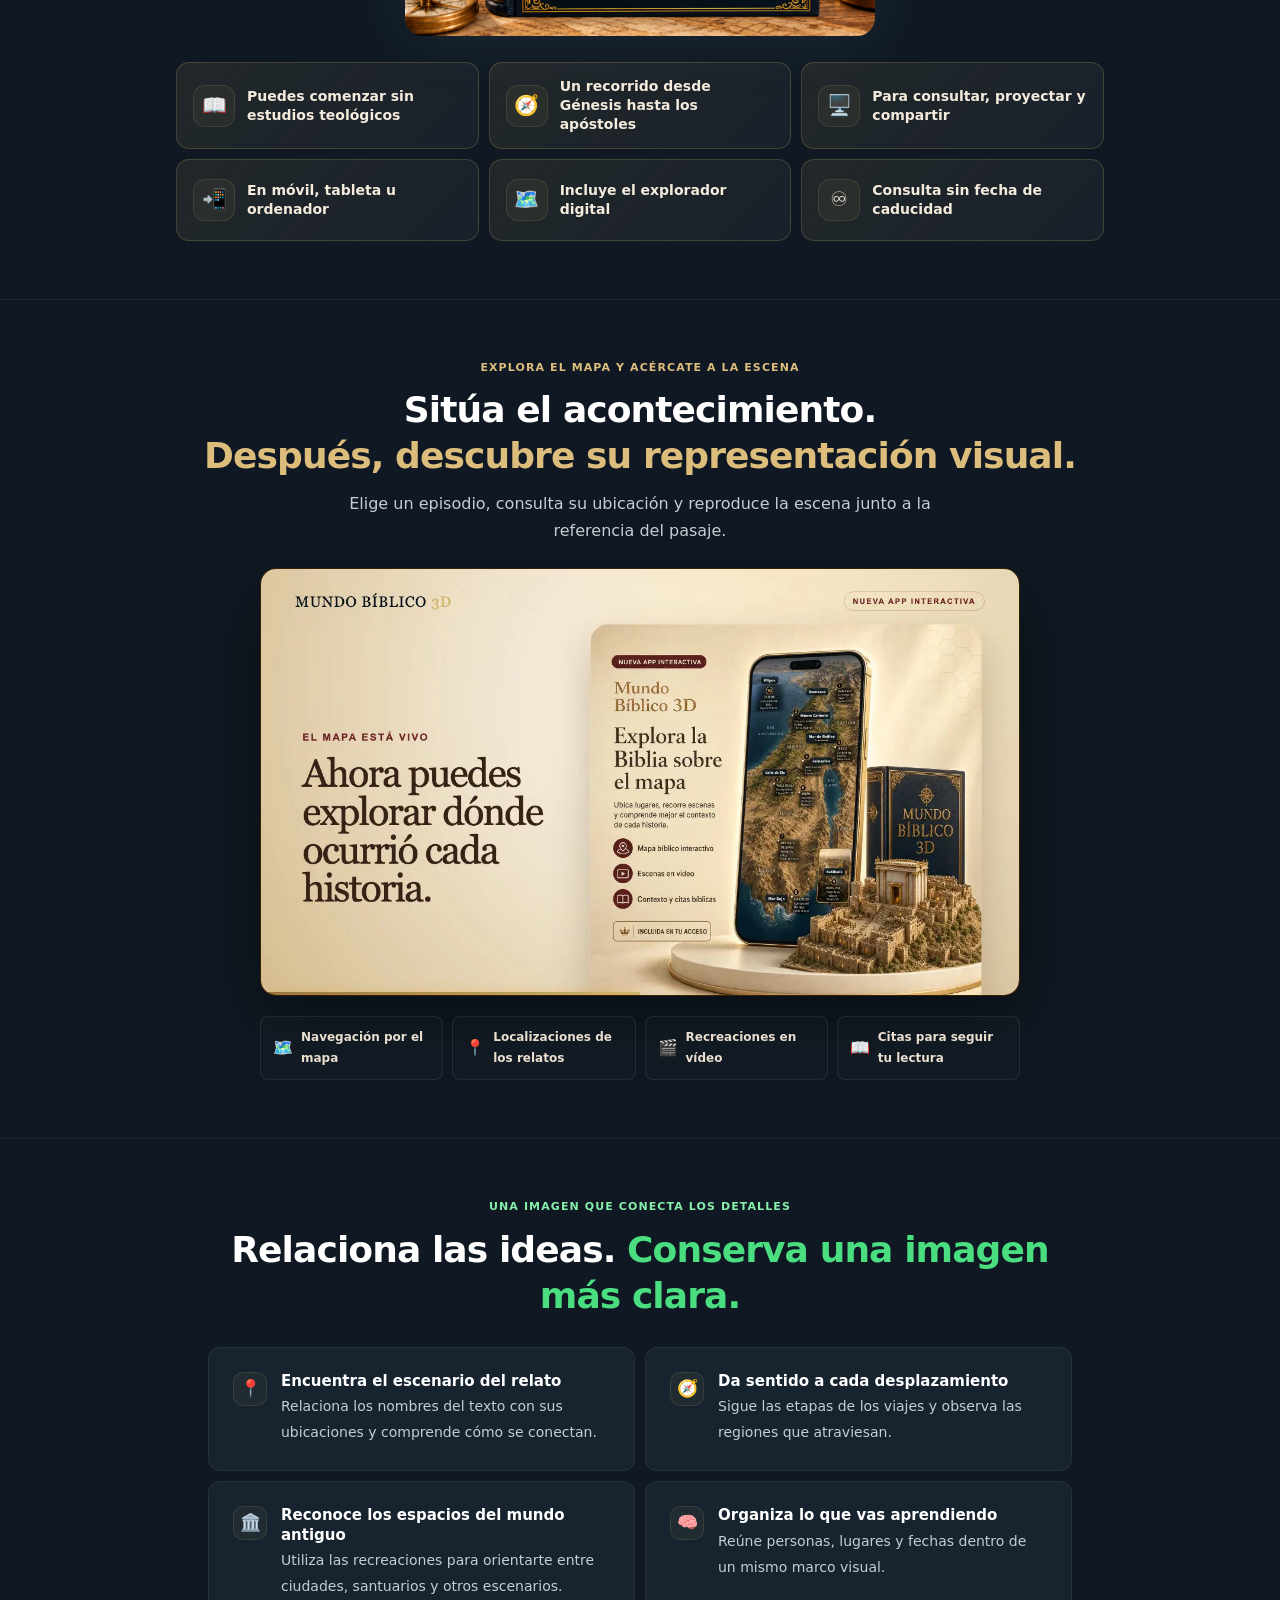
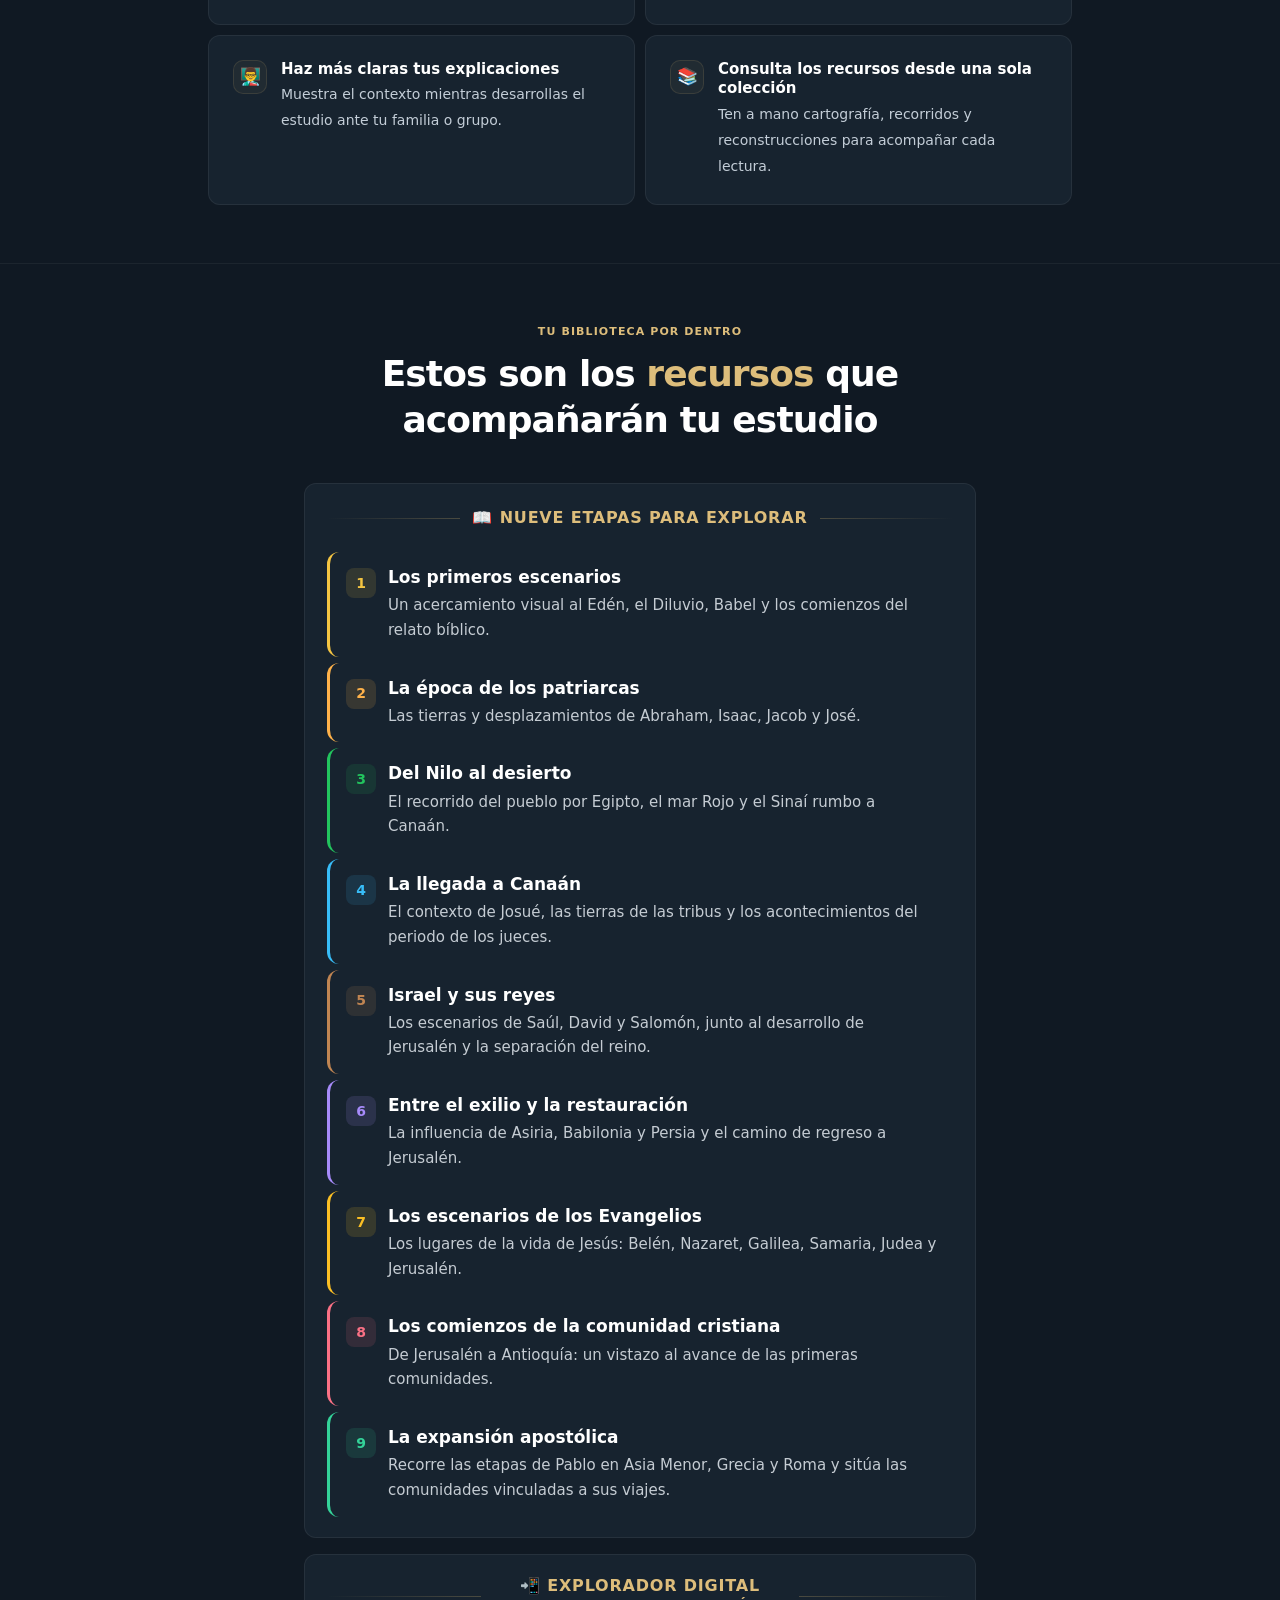
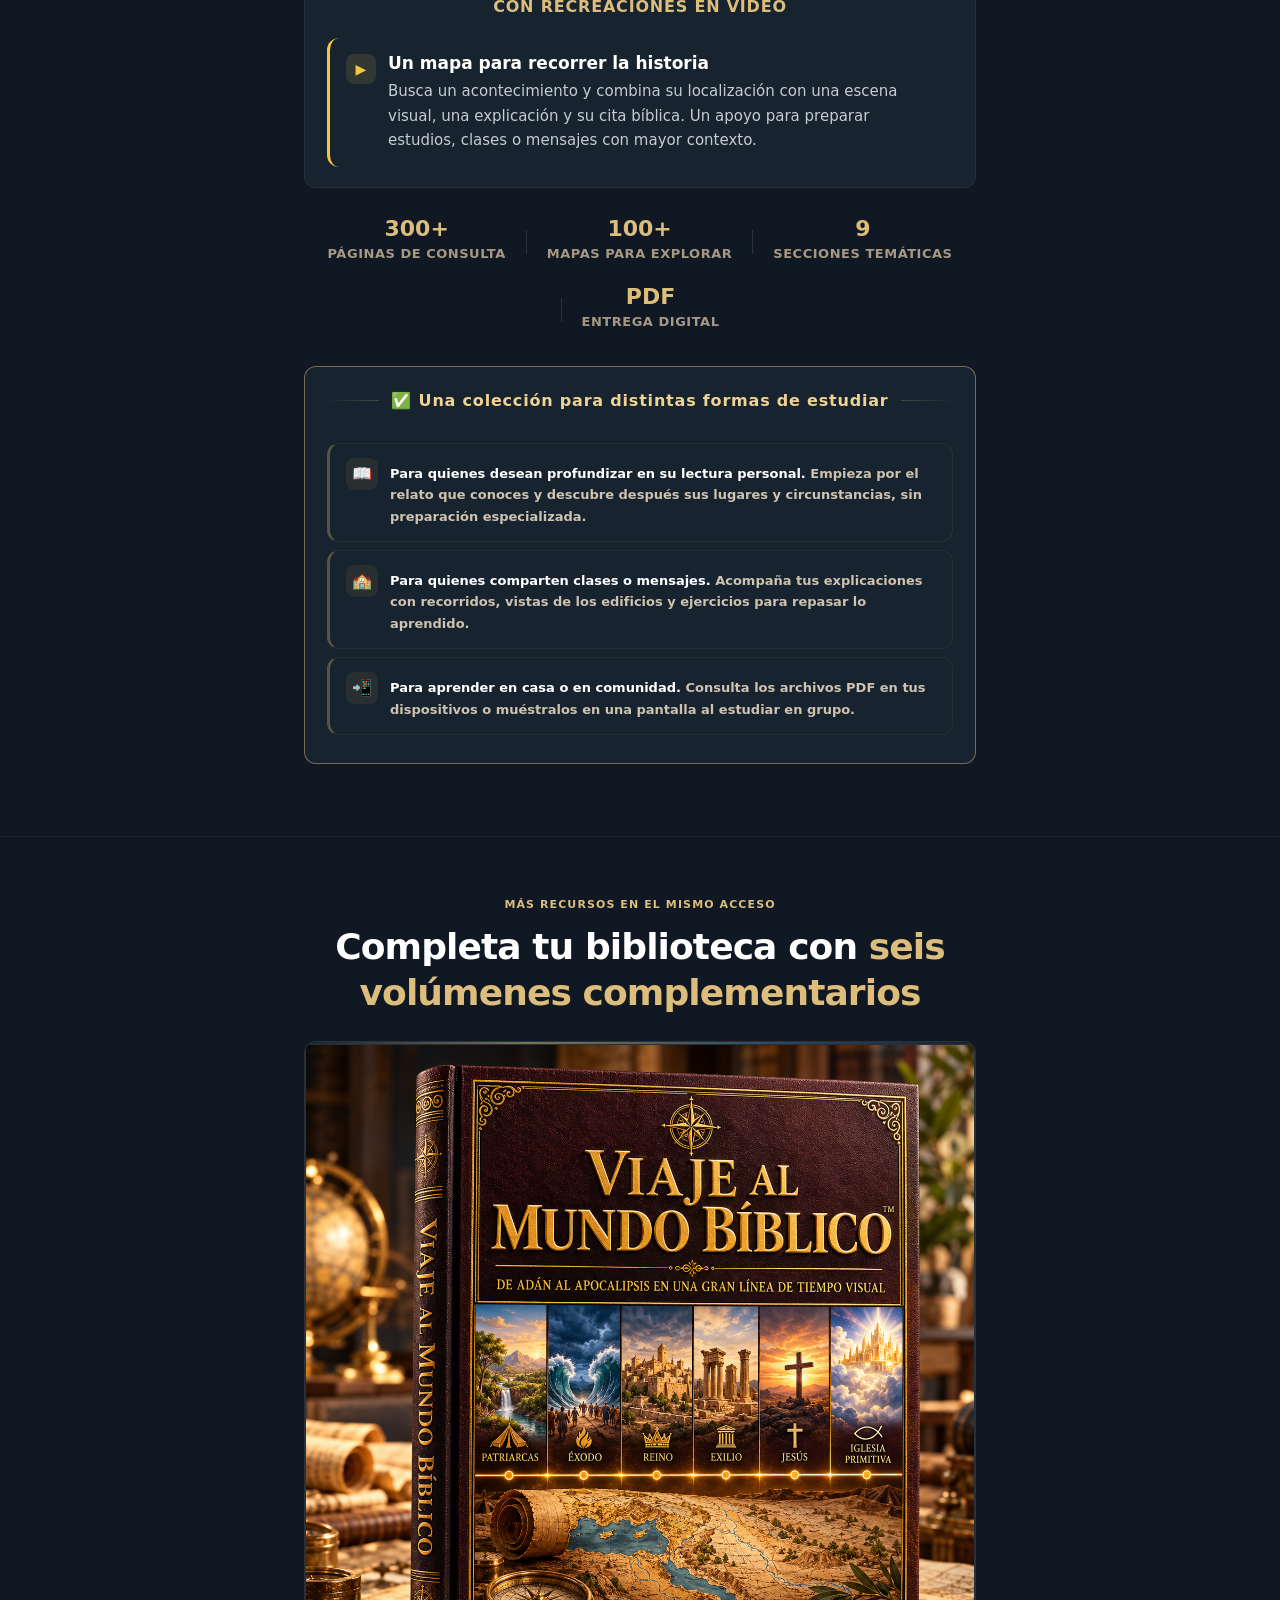
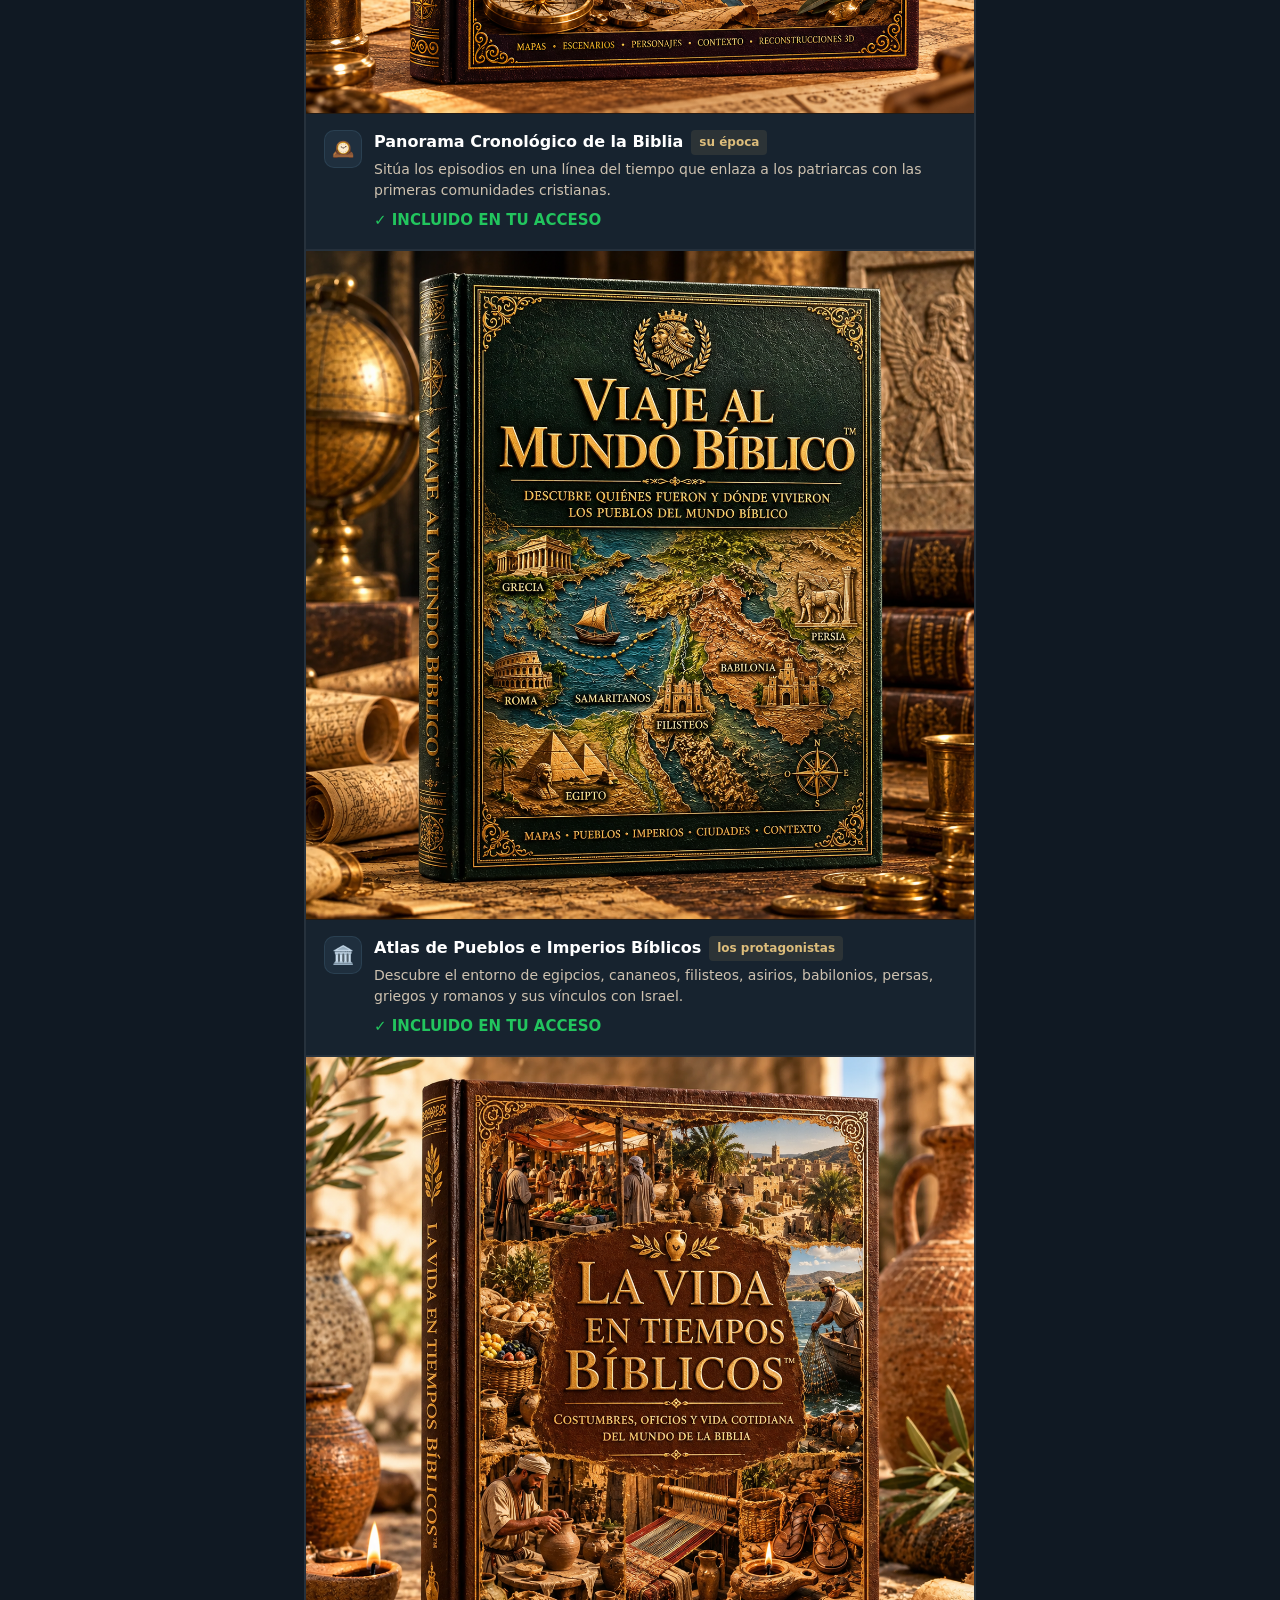
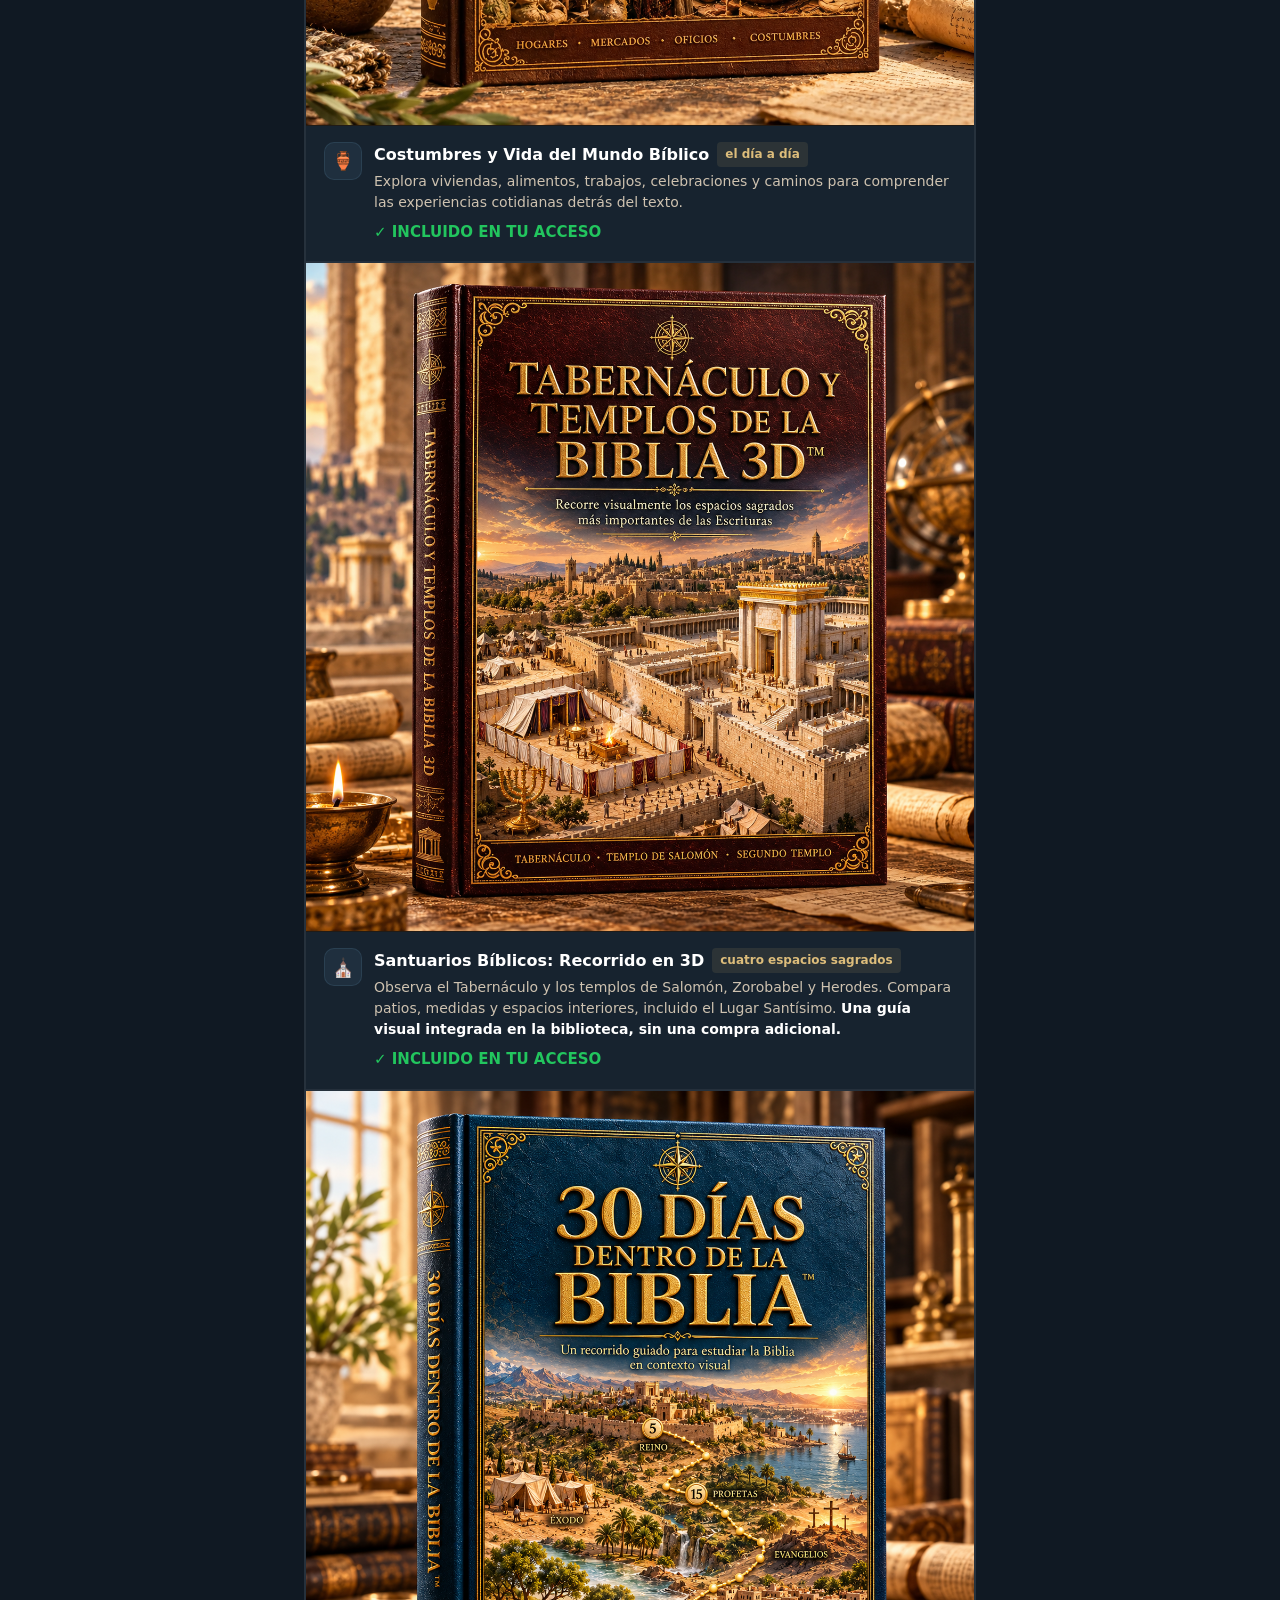
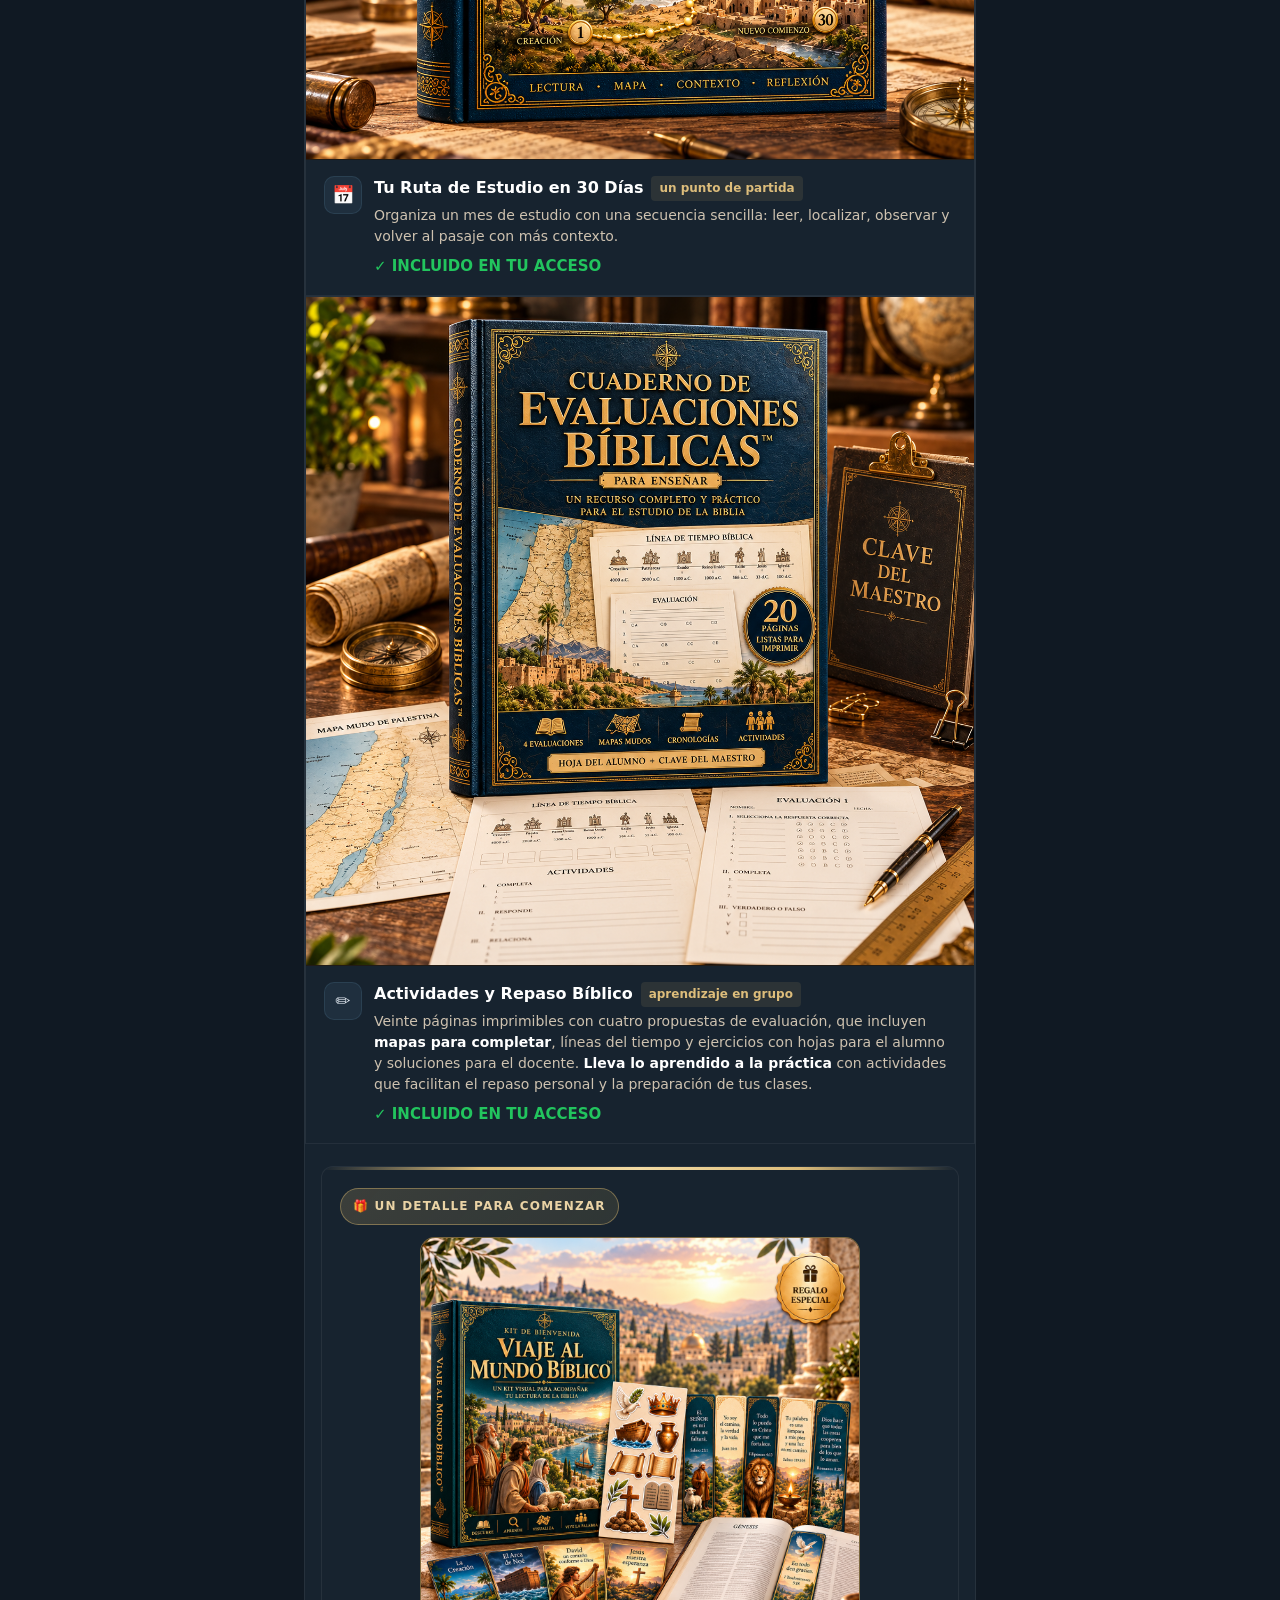
==== commit 1d74995e: "comm" ====
--- a/index.html
+++ b/index.html
@@ -1,4 +1,22 @@
-<!DOCTYPE html><html lang="es-ES"><head><meta charset="utf-8"><meta name="download_date" content="2026-10-14T22:09:22.698Z"/><meta name="viewport" content="width=device-width, initial-scale=1.0"><meta name="description" content="Sitúa cada relato en su entorno con mapas, itinerarios y recreaciones tridimensionales."><title>Viaje al Mundo Bíblico 3D | Descubre el escenario de cada relato</title><link rel="stylesheet" href="styles.css"></head><body class="" data-template-style="custom_html" data-astro-cid-jfvjk4zr="" style="--storePrimary: #1e293b;--storeSecondary: #f8fafc;--storeAccent: #f59e0b;"><img loading="lazy" decoding="async" height="1" width="1" style="display:none; --storePrimary: #1e293b;--storeSecondary: #f8fafc;--storeAccent: #f59e0b;" src="data:text/plain;base64," data-astro-cid-jfvjk4zr="">
+<!DOCTYPE html><html lang="es-ES"><head><meta charset="utf-8"><meta name="download_date" content="2026-10-14T22:09:22.698Z"/><meta name="viewport" content="width=device-width, initial-scale=1.0"><meta name="description" content="Sitúa cada relato en su entorno con mapas, itinerarios y recreaciones tridimensionales."><title>Viaje al Mundo Bíblico 3D | Descubre el escenario de cada relato</title><link rel="stylesheet" href="styles.css"><!-- Meta Pixel Code -->
+<script>
+!function(f,b,e,v,n,t,s)
+{if(f.fbq)return;n=f.fbq=function(){n.callMethod?
+n.callMethod.apply(n,arguments):n.queue.push(arguments)};
+if(!f._fbq)f._fbq=n;n.push=n;n.loaded=!0;n.version='2.0';
+n.queue=[];t=b.createElement(e);t.async=!0;
+t.src=v;s=b.getElementsByTagName(e)[0];
+s.parentNode.insertBefore(t,s)}(window, document,'script',
+'https://connect.facebook.net/en_US/fbevents.js');
+fbq('init', '1835494877487900');
+fbq('track', 'PageView');
+</script>
+<!-- End Meta Pixel Code -->
+</head><body class="" data-template-style="custom_html" data-astro-cid-jfvjk4zr="" style="--storePrimary: #1e293b;--storeSecondary: #f8fafc;--storeAccent: #f59e0b;">
+<noscript><img height="1" width="1" style="display:none"
+src="https://www.facebook.com/tr?id=1835494877487900&ev=PageView&noscript=1"
+/></noscript>
+<img loading="lazy" decoding="async" height="1" width="1" style="display:none; --storePrimary: #1e293b;--storeSecondary: #f8fafc;--storeAccent: #f59e0b;" src="data:text/plain;base64," data-astro-cid-jfvjk4zr="">
 
    
 
@@ -42,6 +60,11 @@
   <a href="#comprar" class="btn-pulse"><span>📖 DESCUBRIR LA COLECCIÓN Y SU OFERTA →</span></a>
   <p class="hero-social" style="margin-top:.75rem">⭐ Un solo pago &nbsp;·&nbsp; <strong>acceso permanente</strong></p>
   <p class="hero-trust">🛡️ Devolución durante 15 días &nbsp;·&nbsp; 🔒 Compra segura &nbsp;·&nbsp; 📧 Entrega digital</p>
+</section>
+<hr class="sep">
+
+<section class="compra-sec basic-offer-sec" id="oferta-basica" aria-label="Plan Básico">
+  <div class="compra-inner" data-basic-offer></div>
 </section>
 <hr class="sep">
 
@@ -783,4 +806,4 @@
   </div>
 </footer>
 
-<script src="config.js"></script><script src="app.js"></script></body>+<script src="config.js"></script><script src="app.js"></script></body>
